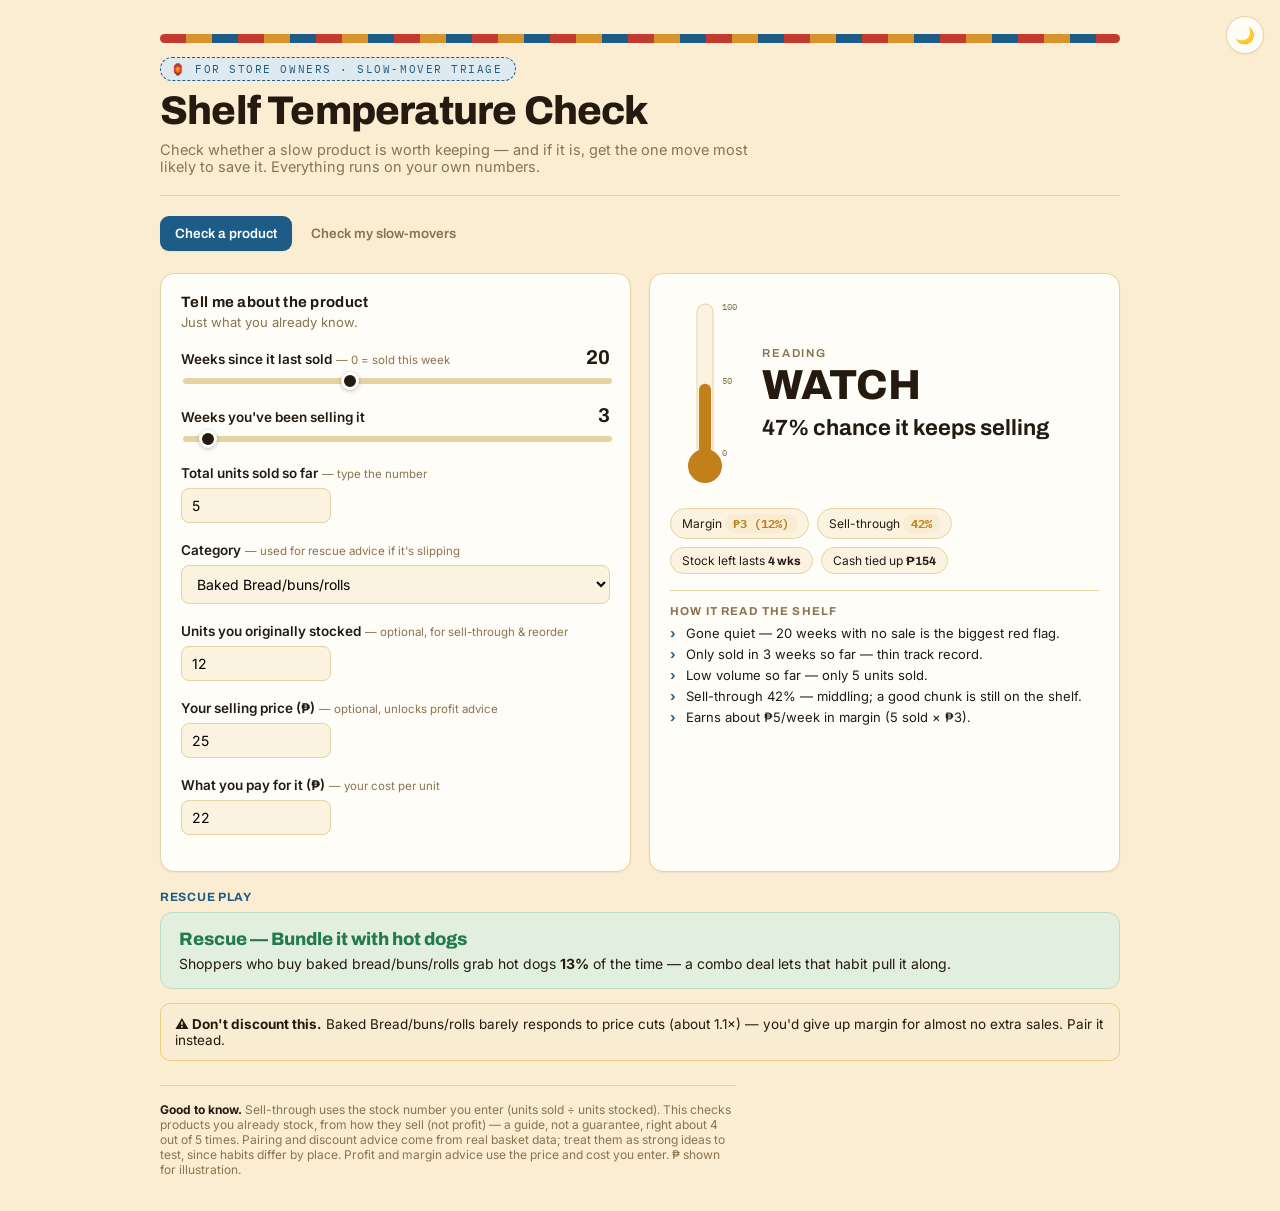
==== index.html @ bad26bd1 "New updated index file with coloring theme" ====
<!doctype html>
<html lang="en"><head>
<meta charset="utf-8"><meta name="viewport" content="width=device-width, initial-scale=1">
<title>Shelf Temperature Check</title>
<link rel="preconnect" href="https://fonts.googleapis.com">
<link rel="preconnect" href="https://fonts.gstatic.com" crossorigin>
<link href="https://fonts.googleapis.com/css2?family=Archivo:wght@500;600;700;800&family=Inter:wght@400;500;600&family=IBM+Plex+Mono:wght@500&display=swap" rel="stylesheet">
<link rel="icon" href="data:image/svg+xml,<svg xmlns=%22http://www.w3.org/2000/svg%22 viewBox=%220 0 100 100%22><text y=%22.9em%22 font-size=%2290%22>🏪</text></svg>">
<style>
:root{--bg:#faedd2;--panel:#fffdf7;--soft:#fbf2df;--ink:#241a10;--line:#e6d3a3;--muted:#8a7350;
  --brand:#1c5c86;--brand-s:#dfe9f0;--brand2:#d9932c;
  --good:#227a4e;--good-s:#e2efdf;--good-b:#bcdcc4;
  --warm:#c1801a;--warm-s:#f8edd2;--warm-b:#eecc7e;
  --bad:#c23b2e;--bad-s:#f6e1dc;--bad-b:#eec1b6;
  --shadow:0 1px 2px rgba(36,26,16,.06);color-scheme:light;}
:root[data-theme="dark"]{--bg:#181209;--panel:#241c11;--soft:#2b2214;--ink:#f4e9d4;--line:#4a3c24;--muted:#c2ab80;
  --brand:#7cbde6;--brand-s:#22384a;--brand2:#eab84e;
  --good:#63c092;--good-s:#1e3327;--good-b:#2f5240;
  --warm:#e3ac52;--warm-s:#3a2d15;--warm-b:#5c4726;
  --bad:#ea8574;--bad-s:#3c231d;--bad-b:#5c352b;
  --shadow:0 1px 3px rgba(0,0,0,.4);color-scheme:dark;}
@media(prefers-color-scheme:dark){:root:not([data-theme="light"]){--bg:#181209;--panel:#241c11;--soft:#2b2214;--ink:#f4e9d4;--line:#4a3c24;--muted:#c2ab80;
  --brand:#7cbde6;--brand-s:#22384a;--brand2:#eab84e;
  --good:#63c092;--good-s:#1e3327;--good-b:#2f5240;
  --warm:#e3ac52;--warm-s:#3a2d15;--warm-b:#5c4726;
  --bad:#ea8574;--bad-s:#3c231d;--bad-b:#5c352b;
  --shadow:0 1px 3px rgba(0,0,0,.4);color-scheme:dark;}}
*{box-sizing:border-box}
html{background:var(--bg)}
body{margin:0;background:var(--bg);color:var(--ink);font-family:"Inter",system-ui,sans-serif;padding:clamp(14px,3.5vw,34px);transition:background .2s,color .2s}
.awning{height:9px;max-width:960px;margin:0 auto;border-radius:5px;background:repeating-linear-gradient(90deg,var(--bad) 0 26px,var(--brand2) 26px 52px,var(--brand) 52px 78px)}
.wrap{max-width:960px;margin:0 auto}
.theme-toggle{position:fixed;top:16px;right:16px;width:38px;height:38px;border-radius:50%;border:1px solid var(--line);background:var(--panel);color:var(--ink);cursor:pointer;font-size:16px;display:flex;align-items:center;justify-content:center;box-shadow:var(--shadow);z-index:10}
.theme-toggle:hover{border-color:var(--brand)}
.theme-toggle:focus-visible{outline:2px solid var(--brand);outline-offset:2px}
h1{font-family:"Archivo";font-weight:800;font-size:clamp(26px,5vw,40px);letter-spacing:-.02em;margin:0;line-height:1}
.eyebrow{display:inline-flex;align-items:center;gap:6px;font-family:"IBM Plex Mono";font-size:11px;letter-spacing:.14em;text-transform:uppercase;color:var(--brand);margin:0 0 10px;background:var(--brand-s);border:1px dashed var(--brand);border-radius:20px;padding:4px 12px 4px 10px}
.lead{color:var(--muted);margin:10px 0 0;font-size:14.5px;max-width:66ch}
header{border-bottom:1px solid var(--line);padding-bottom:20px;margin:14px 0 20px}
.tabs{display:flex;flex-wrap:wrap;gap:4px;margin-bottom:22px}
.tabs button{font-family:"Archivo";font-weight:600;font-size:13.5px;cursor:pointer;background:transparent;border:1px solid transparent;border-radius:9px;padding:9px 14px;color:var(--muted)}
.tabs button:hover{color:var(--ink);background:var(--soft)}
.tabs button.on{background:var(--brand);color:#fff;box-shadow:var(--shadow)}
.tabs button:focus-visible{outline:2px solid var(--brand);outline-offset:2px}
.tab{display:none}.tab.on{display:block;animation:fade .25s ease}
@keyframes fade{from{opacity:0;transform:translateY(4px)}to{opacity:1;transform:none}}
.card{background:var(--panel);border:1px solid var(--line);border-radius:14px;padding:20px;box-shadow:var(--shadow)}
.grid2{display:grid;grid-template-columns:1fr 1fr;gap:18px}
@media(max-width:720px){.grid2{grid-template-columns:1fr}}
h2{font-family:"Archivo";font-weight:700;font-size:15px;letter-spacing:.02em;margin:0 0 4px}
.sub{color:var(--muted);font-size:13px;margin:0 0 16px}
.field{margin:16px 0}
.field .top{display:flex;justify-content:space-between;align-items:baseline}
.field label{font-weight:600;font-size:13.5px}
.field .hint{font-size:11.5px;color:var(--muted)}
.field .val{font-family:"Archivo";font-weight:700;font-size:20px}
input[type=range]{-webkit-appearance:none;appearance:none;width:100%;height:6px;border-radius:4px;background:var(--line);margin-top:10px;cursor:pointer}
input[type=range]::-webkit-slider-thumb{-webkit-appearance:none;width:18px;height:18px;border-radius:50%;background:var(--ink);border:3px solid #fff;box-shadow:0 1px 4px rgba(0,0,0,.25)}
input[type=number],input[type=text]{font-family:"Inter";font-size:14px;padding:8px 10px;border:1px solid var(--line);border-radius:8px;background:var(--soft)}
.temp-wrap{display:flex;gap:22px;align-items:center}
.verdict{font-family:"Archivo";font-weight:800;font-size:clamp(28px,6vw,42px);line-height:1;margin:0}
.verdict small{display:block;font-size:11.5px;font-weight:600;letter-spacing:.16em;text-transform:uppercase;color:var(--muted);margin-bottom:4px}
.pbig{font-family:"Archivo";font-weight:700;font-size:22px;margin:10px 0 0}
.chips{display:flex;gap:8px;flex-wrap:wrap;margin-top:14px}
.chip{font-size:12px;background:var(--soft);border:1px solid var(--line);border-radius:20px;padding:5px 11px}
.chip b{font-family:"Archivo"}
.why{margin-top:16px;border-top:1px solid var(--line);padding-top:14px}
.why h3{font-size:11.5px;letter-spacing:.1em;text-transform:uppercase;color:var(--muted);margin:0 0 8px;font-family:"Archivo"}
.why li{font-size:13px;margin:5px 0;list-style:none;padding-left:16px;position:relative}
.why li::before{content:"\203A";position:absolute;left:0;color:var(--brand);font-weight:700}
.why ul{margin:0;padding:0}
.badge{display:inline-block;font-family:"IBM Plex Mono";font-size:11.5px;padding:2px 8px;border-radius:20px}
.b-good{background:var(--good-s);color:var(--good)}.b-warm{background:var(--warm-s);color:var(--warm)}.b-bad{background:var(--bad-s);color:var(--bad)}
select{font-family:"Inter";font-size:14px;padding:9px 11px;border:1px solid var(--line);border-radius:8px;background:var(--soft)}
/* batch rows */
.srow-head,.srow{display:grid;grid-template-columns:1.4fr 1.2fr .8fr .8fr .8fr 1.1fr 30px;gap:8px;align-items:center;min-width:720px}
.srow-head{font-family:"Archivo";font-size:11px;letter-spacing:.03em;text-transform:uppercase;color:var(--muted);margin-bottom:6px}
.srow{margin:6px 0}
.srow input{width:100%}
.srow .rowcat{width:100%;font-size:12.5px;padding:7px 5px}
.srow .res{font-size:12px;text-align:center}
.xbtn{background:transparent;border:none;color:var(--muted);cursor:pointer;font-size:16px}
.xbtn:hover{color:var(--bad)}
.hscroll{overflow-x:auto}
.addbtn{margin-top:12px;font-family:"Archivo";font-weight:600;font-size:13px;cursor:pointer;background:var(--soft);border:1px solid var(--line);border-radius:8px;padding:8px 14px}
.addbtn:hover{border-color:var(--ink)}
.summary{margin-top:16px;padding:12px 16px;border-radius:10px;background:var(--soft);border:1px solid var(--line);font-size:14px}
/* promo */
.pair{display:flex;align-items:center;gap:12px;padding:12px 0;border-top:1px solid var(--line)}
.pair:first-child{border-top:none}
.pair .pn{font-family:"Archivo";font-weight:700;font-size:15px;min-width:150px}
.pair .track{flex:1;background:var(--soft);border-radius:5px;height:14px;overflow:hidden;border:1px solid var(--line)}
.pair .track i{display:block;height:100%;background:var(--brand)}
.pair .pv{font-family:"IBM Plex Mono";font-size:12px;color:var(--muted);min-width:120px;text-align:right}
.rec{margin-top:16px;background:var(--good-s);border:1px solid var(--good-b);border-radius:12px;padding:14px 16px;font-size:14px}
.rec b{color:var(--good)}
.note{margin-top:14px;font-size:12px;color:var(--muted)}
.rp{border-radius:12px;padding:16px 18px;border:1px solid var(--line)}
.rp-h{font-family:"Archivo";font-weight:800;font-size:18px;margin-bottom:6px}
.rp.discount,.rp.bundle{background:var(--good-s);border-color:var(--good-b)}
.rp.discount .rp-h,.rp.bundle .rp-h{color:var(--good)}
.rp.keep{background:var(--soft)}
.rp.retire{background:var(--bad-s);border-color:var(--bad-b)}.rp.retire .rp-h{color:var(--bad)}
.rp p{margin:0;font-size:14px}
.rp2{background:var(--soft);border:1px solid var(--line);border-radius:10px;padding:10px 14px;margin-top:8px;font-size:13.5px}
.warn{margin-top:14px;background:var(--warm-s);border:1px solid var(--warm-b);border-radius:10px;padding:12px 14px;font-size:13.5px}
footer{margin-top:24px;padding-top:16px;border-top:1px solid var(--line);font-size:12px;color:var(--muted);max-width:72ch}
footer b{color:var(--ink)}
@media(prefers-reduced-motion:reduce){*{animation:none!important}}
</style>
</head>
<body>
<div class="awning" aria-hidden="true"></div>
<button class="theme-toggle" id="themeToggle" type="button" aria-label="Switch between light and dark theme" title="Switch theme">🌙</button>
<div class="wrap">
<header>
  <p class="eyebrow">🏮 For store owners · slow-mover triage</p>
  <h1>Shelf Temperature Check</h1>
  <p class="lead">Check whether a slow product is worth keeping — and if it is, get the one move most likely to save
    it. Everything runs on your own numbers.</p>
</header>

<nav class="tabs" id="tabs">
  <button class="on" data-t="check">Check a product</button>
  <button data-t="batch">Check my slow-movers</button>
</nav>

<!-- CHECK + RESCUE (merged) -->
<section class="tab on" id="check">
  <div class="grid2">
    <div class="card">
      <h2>Tell me about the product</h2>
      <p class="sub">Just what you already know.</p>
      <div class="field"><div class="top"><div><label for="stale">Weeks since it last sold</label>
        <span class="hint">— 0 = sold this week</span></div><span class="val" id="stale-v">20</span></div>
        <input type="range" id="stale" min="0" max="52" value="20"></div>
      <div class="field"><div class="top"><div><label for="weeks">Weeks you've been selling it</label></div>
        <span class="val" id="weeks-v">3</span></div><input type="range" id="weeks" min="1" max="52" value="3"></div>
      <div class="field"><label for="units">Total units sold so far</label>
        <span class="hint">— type the number</span><br>
        <input type="number" id="units" min="0" step="1" value="5" style="width:150px;margin-top:6px"></div>
      <div class="field"><label for="cat">Category</label>
        <span class="hint">— used for rescue advice if it's slipping</span><br>
        <select id="cat" style="width:100%;margin-top:6px"></select></div>
      <div class="field"><label for="stock">Units you originally stocked</label>
        <span class="hint">— optional, for sell-through &amp; reorder</span><br>
        <input type="number" id="stock" min="0" step="1" value="12" style="width:150px;margin-top:6px"></div>
      <div class="field"><label for="price">Your selling price (₱)</label>
        <span class="hint">— optional, unlocks profit advice</span><br>
        <input type="number" id="price" min="0" step="0.01" value="25" style="width:150px;margin-top:6px"></div>
      <div class="field"><label for="cost">What you pay for it (₱)</label>
        <span class="hint">— your cost per unit</span><br>
        <input type="number" id="cost" min="0" step="0.01" value="22" style="width:150px;margin-top:6px"></div>
    </div>
    <div class="card">
      <div class="temp-wrap">
        <svg width="70" height="200" viewBox="0 0 70 200" aria-hidden="true">
          <rect x="27" y="10" width="16" height="150" rx="8" fill="var(--soft)" stroke="var(--line)"/>
          <rect id="merc" x="29" y="80" width="12" height="80" rx="6" fill="var(--good)"/>
          <circle cx="35" cy="172" r="17" id="bulb" fill="var(--good)"/>
          <text x="52" y="16" font-size="9" fill="var(--muted)" font-family="IBM Plex Mono">100</text>
          <text x="52" y="90" font-size="9" fill="var(--muted)" font-family="IBM Plex Mono">50</text>
          <text x="52" y="162" font-size="9" fill="var(--muted)" font-family="IBM Plex Mono">0</text>
        </svg>
        <div><p class="verdict" id="verdict"><small>Reading</small>STABLE</p>
          <p class="pbig" id="pbig">— chance it keeps selling</p></div>
      </div>
      <div class="chips"><span class="chip" id="margin-chip">Margin <b id="margin">–</b></span><span class="chip" id="str-chip">Sell-through <b id="str">–</b></span><span class="chip" id="reorder-chip">Stock left lasts <b id="reorder">–</b></span><span class="chip" id="frozen-chip">Cash tied up <b id="frozen">–</b></span></div>
      <div class="why"><h3>How it read the shelf</h3><ul id="why"></ul></div>
    </div>
  </div>
  <div id="check-rescue" style="margin-top:18px"></div>
</section>

<!-- BATCH -->
<section class="tab" id="batch">
  <div class="card">
    <h2>Check your slow-movers in one go</h2>
    <p class="sub">List the products you're unsure about. Tag each with a category and enter the three numbers —
      it reads whether each is worth keeping. The category is for your reference; the reading runs on the sales numbers.</p>
    <div class="hscroll">
      <div class="srow-head"><span>Product</span><span>Category</span><span>Wks since sold</span><span>Wks selling</span>
        <span>Units sold</span><span>Reading</span><span></span></div>
      <div id="rows"></div>
    </div>
    <button class="addbtn" id="addrow">+ Add product</button>
    <div class="summary" id="batch-summary"></div>
  </div>
</section>

<footer>
  <b>Good to know.</b> Sell-through uses the stock number you enter (units sold ÷ units stocked). This checks products you already stock, from how they sell (not profit) — a guide, not a
  guarantee, right about 4 out of 5 times. Pairing and discount advice come from real basket data; treat them as
  strong ideas to test, since habits differ by place. Profit and margin advice use the price and cost you enter. ₱ shown for illustration.
</footer>
</div>

<script>
const DATA = {"tree": {"leaf": false, "f": "weeks", "thr": 2.5, "l": {"leaf": false, "f": "weeks", "thr": 1.5, "l": {"leaf": false, "f": "weeks_since_last", "thr": 6.5, "l": {"leaf": false, "f": "weeks_since_last", "thr": 1.5, "l": {"leaf": false, "f": "weeks_since_last", "thr": 0.5, "l": {"leaf": true, "prob": 0.56}, "r": {"leaf": true, "prob": 0.504}}, "r": {"leaf": false, "f": "weeks_since_last", "thr": 5.5, "l": {"leaf": true, "prob": 0.372}, "r": {"leaf": true, "prob": 0.336}}}, "r": {"leaf": false, "f": "weeks_since_last", "thr": 33.5, "l": {"leaf": false, "f": "weeks_since_last", "thr": 17.5, "l": {"leaf": true, "prob": 0.297}, "r": {"leaf": true, "prob": 0.254}}, "r": {"leaf": false, "f": "weeks_since_last", "thr": 43.5, "l": {"leaf": true, "prob": 0.204}, "r": {"leaf": true, "prob": 0.141}}}}, "r": {"leaf": false, "f": "weeks_since_last", "thr": 31.5, "l": {"leaf": false, "f": "weeks_since_last", "thr": 9.5, "l": {"leaf": false, "f": "weeks_since_last", "thr": 1.5, "l": {"leaf": true, "prob": 0.757}, "r": {"leaf": true, "prob": 0.615}}, "r": {"leaf": false, "f": "weeks_since_last", "thr": 16.5, "l": {"leaf": true, "prob": 0.546}, "r": {"leaf": true, "prob": 0.468}}}, "r": {"leaf": false, "f": "weeks_since_last", "thr": 34.5, "l": {"leaf": true, "prob": 0.325}, "r": {"leaf": false, "f": "weeks_since_last", "thr": 37.5, "l": {"leaf": true, "prob": 0.217}, "r": {"leaf": true, "prob": 0.174}}}}}, "r": {"leaf": false, "f": "weeks_since_last", "thr": 9.5, "l": {"leaf": false, "f": "weeks_since_last", "thr": 2.5, "l": {"leaf": false, "f": "weeks", "thr": 4.5, "l": {"leaf": false, "f": "weeks_since_last", "thr": 1.5, "l": {"leaf": true, "prob": 0.879}, "r": {"leaf": true, "prob": 0.813}}, "r": {"leaf": false, "f": "units", "thr": 13.5, "l": {"leaf": true, "prob": 0.952}, "r": {"leaf": true, "prob": 0.989}}}, "r": {"leaf": false, "f": "weeks_since_last", "thr": 6.5, "l": {"leaf": false, "f": "weeks", "thr": 4.5, "l": {"leaf": true, "prob": 0.81}, "r": {"leaf": true, "prob": 0.899}}, "r": {"leaf": false, "f": "weeks", "thr": 12.5, "l": {"leaf": true, "prob": 0.795}, "r": {"leaf": true, "prob": 0.673}}}}, "r": {"leaf": false, "f": "weeks_since_last", "thr": 18.5, "l": {"leaf": false, "f": "weeks", "thr": 11.5, "l": {"leaf": false, "f": "weeks_since_last", "thr": 13.5, "l": {"leaf": true, "prob": 0.742}, "r": {"leaf": true, "prob": 0.63}}, "r": {"leaf": true, "prob": 0.368}}, "r": {"leaf": false, "f": "weeks_since_last", "thr": 30.5, "l": {"leaf": false, "f": "weeks", "thr": 6.5, "l": {"leaf": true, "prob": 0.469}, "r": {"leaf": true, "prob": 0.254}}, "r": {"leaf": false, "f": "weeks", "thr": 3.5, "l": {"leaf": true, "prob": 0.278}, "r": {"leaf": true, "prob": 0.132}}}}}}, "affinity": {"Onions": [{"cat": "Herbs", "pct": 10, "lift": 6.8}, {"cat": "Peppers-all", "pct": 21, "lift": 6.2}, {"cat": "Mushrooms", "pct": 11, "lift": 5.3}, {"cat": "Squash", "pct": 4, "lift": 5.1}], "Organics Fruit & Vegetables": [{"cat": "Baking", "pct": 2, "lift": 12.9}, {"cat": "Condiments", "pct": 2, "lift": 12.6}, {"cat": "Prepared/pkgd Foods", "pct": 3, "lift": 11.5}, {"cat": "Cereal/breakfast", "pct": 6, "lift": 8.9}], "Potatoes": [{"cat": "Onions", "pct": 27, "lift": 4.1}, {"cat": "Squash", "pct": 3, "lift": 4.0}, {"cat": "Carrots", "pct": 14, "lift": 3.8}, {"cat": "Broccoli/cauliflower", "pct": 7, "lift": 3.5}], "Tropical Fruit": [{"cat": "Pears", "pct": 3, "lift": 3.9}, {"cat": "Stone Fruit", "pct": 7, "lift": 3.3}, {"cat": "Apples", "pct": 18, "lift": 3.2}, {"cat": "Berries", "pct": 12, "lift": 3.1}], "Vegetables - All Others": [{"cat": "Squash", "pct": 5, "lift": 6.4}, {"cat": "Broccoli/cauliflower", "pct": 11, "lift": 5.6}, {"cat": "Peppers-all", "pct": 18, "lift": 5.3}, {"cat": "Carrots", "pct": 19, "lift": 5.2}], "Baked Bread/buns/rolls": [{"cat": "Hot Dogs", "pct": 13, "lift": 2.7}, {"cat": "Deli Meats", "pct": 18, "lift": 2.4}, {"cat": "Meat - Shelf Stable", "pct": 14, "lift": 2.4}, {"cat": "Dinner Mxs Dry", "pct": 14, "lift": 2.3}], "Cookies/cones": [{"cat": "Dry Mix Desserts", "pct": 8, "lift": 3.4}, {"cat": "Convenient Brkfst/whlsm Snacks", "pct": 20, "lift": 3.2}, {"cat": "Crackers/misc Bkd Fd", "pct": 30, "lift": 3.1}, {"cat": "Fruit - Shelf Stable", "pct": 18, "lift": 3.1}], "Pnt Btr/jelly/jams": [{"cat": "Molasses/syrup/pancake Mixs", "pct": 8, "lift": 4.2}, {"cat": "Non-dairy Beverages", "pct": 1, "lift": 3.9}, {"cat": "Hot Cereal", "pct": 9, "lift": 3.6}, {"cat": "Rice Cakes", "pct": 2, "lift": 3.3}], "Beef": [{"cat": "Dry Sauces/gravy", "pct": 10, "lift": 3.4}, {"cat": "Pork", "pct": 17, "lift": 3.2}, {"cat": "Beans - Canned Glass & Mw", "pct": 13, "lift": 3.1}, {"cat": "Pasta Sauce", "pct": 15, "lift": 3.1}], "Breakfast Sausage/sandwiches": [{"cat": "Bacon", "pct": 24, "lift": 5.1}, {"cat": "Refrgratd Dough Products", "pct": 23, "lift": 4.0}, {"cat": "Molasses/syrup/pancake Mixs", "pct": 7, "lift": 3.9}, {"cat": "Frozen Meat", "pct": 13, "lift": 3.7}], "Convenient Brkfst/whlsm Snacks": [{"cat": "Frzn Breakfast Foods", "pct": 13, "lift": 4.1}, {"cat": "Hot Cereal", "pct": 10, "lift": 4.0}, {"cat": "Cold Cereal", "pct": 42, "lift": 3.8}, {"cat": "Cocoa Mixes", "pct": 6, "lift": 3.7}], "Crackers/misc Bkd Fd": [{"cat": "Beans - Canned Glass & Mw", "pct": 14, "lift": 3.3}, {"cat": "Dinner Mxs Dry", "pct": 19, "lift": 3.2}, {"cat": "Convenient Brkfst/whlsm Snacks", "pct": 19, "lift": 3.2}, {"cat": "Fruit - Shelf Stable", "pct": 18, "lift": 3.1}], "Eggs": [{"cat": "Bacon", "pct": 17, "lift": 3.7}, {"cat": "Breakfast Sausage/sandwiches", "pct": 16, "lift": 3.4}, {"cat": "Flour & Meals", "pct": 4, "lift": 3.1}, {"cat": "Butter", "pct": 7, "lift": 3.1}], "Soup": [{"cat": "Seafood - Shelf Stable", "pct": 11, "lift": 3.4}, {"cat": "Meat - Shelf Stable", "pct": 18, "lift": 3.1}, {"cat": "Vegetables - Shelf Stable", "pct": 26, "lift": 3.1}, {"cat": "Dinner Mxs Dry", "pct": 18, "lift": 3.1}], "Bag Snacks": [{"cat": "Hispanic", "pct": 15, "lift": 2.4}, {"cat": "Popcorn", "pct": 4, "lift": 2.3}, {"cat": "Miscellaneous", "pct": 2, "lift": 2.3}, {"cat": "Meat - Shelf Stable", "pct": 13, "lift": 2.3}], "Baked Sweet Goods": [{"cat": "Convenient Brkfst/whlsm Snacks", "pct": 19, "lift": 3.0}, {"cat": "Frzn Breakfast Foods", "pct": 10, "lift": 3.0}, {"cat": "Frozen Meat", "pct": 10, "lift": 2.9}, {"cat": "Cocoa Mixes", "pct": 5, "lift": 2.9}], "Bath Tissues": [{"cat": "Paper Towels", "pct": 26, "lift": 6.1}, {"cat": "Facial Tiss/dnr Napkin", "pct": 14, "lift": 4.7}, {"cat": "Laundry Detergents", "pct": 14, "lift": 3.9}, {"cat": "Dishwash Detergents", "pct": 10, "lift": 3.8}], "Cat Food": [{"cat": "Cat Litter", "pct": 20, "lift": 15.4}, {"cat": "Pet Care Supplies", "pct": 6, "lift": 6.0}, {"cat": "Dog Foods", "pct": 14, "lift": 4.5}, {"cat": "Air Care", "pct": 5, "lift": 3.2}], "Fluid Milk Products": [{"cat": "Cold Cereal", "pct": 24, "lift": 2.2}, {"cat": "Eggs", "pct": 25, "lift": 2.1}, {"cat": "Cocoa Mixes", "pct": 3, "lift": 2.0}, {"cat": "Dinner Mxs Dry", "pct": 11, "lift": 2.0}], "Meat - Shelf Stable": [{"cat": "Dinner Mxs Dry", "pct": 29, "lift": 5.0}, {"cat": "Hot Dogs", "pct": 20, "lift": 4.3}, {"cat": "Seafood - Shelf Stable", "pct": 13, "lift": 4.2}, {"cat": "Frozen Meat", "pct": 14, "lift": 3.9}], "Prepared Food": [{"cat": "Chicken/poultry", "pct": 12, "lift": 4.8}, {"cat": "Salads/dips", "pct": 9, "lift": 3.7}, {"cat": "Rolls", "pct": 6, "lift": 2.7}, {"cat": "Deli Meats", "pct": 14, "lift": 1.9}], "Soft Drinks": [{"cat": "Warehouse Snacks", "pct": 4, "lift": 1.5}, {"cat": "Bag Snacks", "pct": 27, "lift": 1.5}, {"cat": "Frzn Ice", "pct": 2, "lift": 1.5}, {"cat": "Popcorn", "pct": 2, "lift": 1.5}], "Sugars/sweetners": [{"cat": "Flour & Meals", "pct": 10, "lift": 7.1}, {"cat": "Canned Milk", "pct": 4, "lift": 5.4}, {"cat": "Pwdr/crystl Drnk Mx", "pct": 11, "lift": 5.2}, {"cat": "Shortening/oil", "pct": 15, "lift": 4.5}], "Bacon": [{"cat": "Breakfast Sausage/sandwiches", "pct": 24, "lift": 5.1}, {"cat": "Molasses/syrup/pancake Mixs", "pct": 7, "lift": 3.9}, {"cat": "Dinner Sausage", "pct": 16, "lift": 3.7}, {"cat": "Eggs", "pct": 45, "lift": 3.7}], "Cheeses": [{"cat": "Deli Meats", "pct": 63, "lift": 8.5}, {"cat": "Snacks", "pct": 3, "lift": 6.2}, {"cat": "Deli Specialties (retail Pk)", "pct": 1, "lift": 4.5}, {"cat": "Salads/dips", "pct": 9, "lift": 3.7}], "Chicken": [{"cat": "Pork", "pct": 20, "lift": 3.9}, {"cat": "Dry Bn/veg/potato/rice", "pct": 20, "lift": 3.5}, {"cat": "Squash", "pct": 3, "lift": 3.3}, {"cat": "Broccoli/cauliflower", "pct": 6, "lift": 3.3}], "Cold Cereal": [{"cat": "Convenient Brkfst/whlsm Snacks", "pct": 23, "lift": 3.8}, {"cat": "Hot Cereal", "pct": 9, "lift": 3.7}, {"cat": "Molasses/syrup/pancake Mixs", "pct": 6, "lift": 3.2}, {"cat": "Cocoa Mixes", "pct": 5, "lift": 3.2}], "Deli Meats": [{"cat": "Cheeses", "pct": 42, "lift": 8.5}, {"cat": "Deli Specialties (retail Pk)", "pct": 1, "lift": 3.8}, {"cat": "Salads/dips", "pct": 9, "lift": 3.5}, {"cat": "Snacks", "pct": 1, "lift": 2.9}], "Dinner Mxs Dry": [{"cat": "Meat - Shelf Stable", "pct": 29, "lift": 5.0}, {"cat": "Dry Sauces/gravy", "pct": 14, "lift": 4.9}, {"cat": "Dry Bn/veg/potato/rice", "pct": 28, "lift": 4.9}, {"cat": "Seafood - Shelf Stable", "pct": 13, "lift": 4.3}], "Dry Bn/veg/potato/rice": [{"cat": "Dinner Mxs Dry", "pct": 28, "lift": 4.9}, {"cat": "Dry Sauces/gravy", "pct": 14, "lift": 4.8}, {"cat": "Beans - Canned Glass & Mw", "pct": 17, "lift": 4.2}, {"cat": "Fruit - Shelf Stable", "pct": 23, "lift": 4.0}], "Dry Noodles/pasta": [{"cat": "Pasta Sauce", "pct": 43, "lift": 8.8}, {"cat": "Frozen Bread/dough", "pct": 16, "lift": 5.1}, {"cat": "Dry Sauces/gravy", "pct": 12, "lift": 4.2}, {"cat": "Beans - Canned Glass & Mw", "pct": 16, "lift": 4.0}], "Frozen Pizza": [{"cat": "Frozen Chicken", "pct": 1, "lift": 4.1}, {"cat": "Frozen Meat", "pct": 13, "lift": 3.7}, {"cat": "Frzn Potatoes", "pct": 13, "lift": 3.6}, {"cat": "Frzn Breakfast Foods", "pct": 11, "lift": 3.5}], "Frzn Breakfast Foods": [{"cat": "Molasses/syrup/pancake Mixs", "pct": 12, "lift": 6.5}, {"cat": "Frozen Bread/dough", "pct": 14, "lift": 4.6}, {"cat": "Frozen Meat", "pct": 15, "lift": 4.3}, {"cat": "Convenient Brkfst/whlsm Snacks", "pct": 25, "lift": 4.1}], "Frzn Meat/meat Dinners": [{"cat": "Frzn Breakfast Foods", "pct": 11, "lift": 3.5}, {"cat": "Frozen Bread/dough", "pct": 10, "lift": 3.3}, {"cat": "Frzn Potatoes", "pct": 11, "lift": 3.2}, {"cat": "Frozen Meat", "pct": 11, "lift": 3.2}], "Frzn Novelties/wtr Ice": [{"cat": "Frzn Breakfast Foods", "pct": 11, "lift": 3.5}, {"cat": "Frozen Bread/dough", "pct": 8, "lift": 2.6}, {"cat": "Frozen Meat", "pct": 9, "lift": 2.5}, {"cat": "Frzn Jce Conc/drnks", "pct": 2, "lift": 2.5}], "Hispanic": [{"cat": "Misc. Dairy", "pct": 16, "lift": 5.1}, {"cat": "Olives", "pct": 5, "lift": 4.4}, {"cat": "Dry Bn/veg/potato/rice", "pct": 22, "lift": 3.9}, {"cat": "Herbs", "pct": 5, "lift": 3.8}], "Milk By-products": [{"cat": "Hispanic", "pct": 21, "lift": 3.5}, {"cat": "Olives", "pct": 4, "lift": 3.4}, {"cat": "Misc. Dairy", "pct": 10, "lift": 3.1}, {"cat": "Broccoli/cauliflower", "pct": 6, "lift": 3.0}], "Paper Housewares": [{"cat": "Facial Tiss/dnr Napkin", "pct": 16, "lift": 5.5}, {"cat": "Paper Towels", "pct": 18, "lift": 4.2}, {"cat": "Fd Wraps/bags/trsh Bg", "pct": 21, "lift": 4.2}, {"cat": "Olives", "pct": 3, "lift": 3.0}], "Refrgratd Juices/drnks": [{"cat": "Bacon", "pct": 11, "lift": 2.3}, {"cat": "Refrgratd Dough Products", "pct": 14, "lift": 2.3}, {"cat": "Breakfast Sausage/sandwiches", "pct": 11, "lift": 2.2}, {"cat": "Molasses/syrup/pancake Mixs", "pct": 4, "lift": 2.2}], "Seafood - Frozen": [{"cat": "Seafood - Misc", "pct": 7, "lift": 14.9}, {"cat": "Frozen - Boxed(grocery)", "pct": 3, "lift": 7.6}, {"cat": "Seafood-fresh", "pct": 9, "lift": 5.7}, {"cat": "Frozen Meat", "pct": 12, "lift": 3.3}], "Tomatoes": [{"cat": "Vegetables Salad", "pct": 25, "lift": 6.0}, {"cat": "Squash", "pct": 3, "lift": 4.5}, {"cat": "Peppers-all", "pct": 15, "lift": 4.3}, {"cat": "Vegetables - All Others", "pct": 27, "lift": 4.2}], "Vegetables - Shelf Stable": [{"cat": "Dry Sauces/gravy", "pct": 13, "lift": 4.7}, {"cat": "Beans - Canned Glass & Mw", "pct": 19, "lift": 4.6}, {"cat": "Dry Noodles/pasta", "pct": 21, "lift": 3.4}, {"cat": "Turkey", "pct": 4, "lift": 3.4}], "Bread": [{"cat": "Squash", "pct": 3, "lift": 4.5}, {"cat": "Herbs", "pct": 6, "lift": 4.3}, {"cat": "Mushrooms", "pct": 8, "lift": 4.0}, {"cat": "Organics Fruit & Vegetables", "pct": 9, "lift": 4.0}], "Cakes": [{"cat": "Sweet Goods & Snacks", "pct": 2, "lift": 2.9}, {"cat": "Pies", "pct": 3, "lift": 2.6}, {"cat": "Cookies", "pct": 4, "lift": 2.5}, {"cat": "Frozen Pie/desserts", "pct": 7, "lift": 2.5}], "Canned Juices": [{"cat": "Cocoa Mixes", "pct": 6, "lift": 3.5}, {"cat": "Convenient Brkfst/whlsm Snacks", "pct": 20, "lift": 3.3}, {"cat": "Fruit - Shelf Stable", "pct": 18, "lift": 3.1}, {"cat": "Pwdr/crystl Drnk Mx", "pct": 6, "lift": 3.0}], "Cheese": [{"cat": "Olives", "pct": 3, "lift": 2.8}, {"cat": "Dry Noodles/pasta", "pct": 17, "lift": 2.8}, {"cat": "Hispanic", "pct": 17, "lift": 2.7}, {"cat": "Milk By-products", "pct": 23, "lift": 2.7}], "Condiments/sauces": [{"cat": "Pickle/relish/pkld Veg", "pct": 11, "lift": 4.5}, {"cat": "Sald Drsng/sndwch Sprd", "pct": 24, "lift": 3.6}, {"cat": "Beans - Canned Glass & Mw", "pct": 14, "lift": 3.5}, {"cat": "Dinner Mxs Dry", "pct": 20, "lift": 3.4}], "Grapes": [{"cat": "Pears", "pct": 4, "lift": 4.7}, {"cat": "Berries", "pct": 18, "lift": 4.6}, {"cat": "Melons", "pct": 8, "lift": 4.4}, {"cat": "Stone Fruit", "pct": 9, "lift": 4.2}], "Misc. Dairy": [{"cat": "Hispanic", "pct": 31, "lift": 5.1}, {"cat": "Olives", "pct": 4, "lift": 3.9}, {"cat": "Molasses/syrup/pancake Mixs", "pct": 7, "lift": 3.5}, {"cat": "Cereal/breakfast", "pct": 2, "lift": 3.5}], "Pasta Sauce": [{"cat": "Dry Noodles/pasta", "pct": 54, "lift": 8.8}, {"cat": "Frozen Bread/dough", "pct": 20, "lift": 6.4}, {"cat": "Dinner Mxs Dry", "pct": 25, "lift": 4.2}, {"cat": "Frozen Meat", "pct": 14, "lift": 4.0}], "Vegetables Salad": [{"cat": "Tomatoes", "pct": 36, "lift": 6.0}, {"cat": "Vegetables - All Others", "pct": 27, "lift": 4.2}, {"cat": "Broccoli/cauliflower", "pct": 8, "lift": 4.0}, {"cat": "Peppers-all", "pct": 13, "lift": 3.7}], "Yogurt": [{"cat": "Cereal/breakfast", "pct": 3, "lift": 4.0}, {"cat": "Rice Cakes", "pct": 2, "lift": 3.6}, {"cat": "Pears", "pct": 3, "lift": 3.3}, {"cat": "Broccoli/cauliflower", "pct": 6, "lift": 3.1}], "Baking Mixes": [{"cat": "Dry Mix Desserts", "pct": 12, "lift": 5.1}, {"cat": "Baking Needs", "pct": 23, "lift": 5.1}, {"cat": "Canned Milk", "pct": 4, "lift": 4.6}, {"cat": "Flour & Meals", "pct": 6, "lift": 4.1}], "Beans - Canned Glass & Mw": [{"cat": "Dry Sauces/gravy", "pct": 19, "lift": 6.8}, {"cat": "Vegetables - Shelf Stable", "pct": 39, "lift": 4.6}, {"cat": "Dry Bn/veg/potato/rice", "pct": 24, "lift": 4.2}, {"cat": "Dry Noodles/pasta", "pct": 24, "lift": 4.0}], "Butter": [{"cat": "Canned Milk", "pct": 5, "lift": 6.0}, {"cat": "Flour & Meals", "pct": 8, "lift": 5.8}, {"cat": "Herbs", "pct": 7, "lift": 5.0}, {"cat": "Baking Needs", "pct": 22, "lift": 4.8}], "Chips&snacks": [{"cat": "Condiments", "pct": 7, "lift": 40.0}, {"cat": "Snks/ckys/crkr/cndy", "pct": 8, "lift": 21.3}, {"cat": "Prepared/pkgd Foods", "pct": 5, "lift": 19.8}, {"cat": "Frozen", "pct": 12, "lift": 17.8}], "Dishwash Detergents": [{"cat": "Bleach", "pct": 10, "lift": 6.4}, {"cat": "Laundry Additives", "pct": 12, "lift": 6.3}, {"cat": "Household Cleang Needs", "pct": 20, "lift": 6.1}, {"cat": "Laundry Detergents", "pct": 22, "lift": 6.0}], "Dry Mix Desserts": [{"cat": "Frozen Pie/desserts", "pct": 17, "lift": 6.2}, {"cat": "Baking Mixes", "pct": 25, "lift": 5.1}, {"cat": "Fruit - Shelf Stable", "pct": 27, "lift": 4.6}, {"cat": "Baking Needs", "pct": 20, "lift": 4.4}], "Dry Sauces/gravy": [{"cat": "Beans - Canned Glass & Mw", "pct": 28, "lift": 6.8}, {"cat": "Dinner Mxs Dry", "pct": 28, "lift": 4.9}, {"cat": "Dry Bn/veg/potato/rice", "pct": 28, "lift": 4.8}, {"cat": "Vegetables - Shelf Stable", "pct": 40, "lift": 4.7}], "Frozen Meat": [{"cat": "Frozen Chicken", "pct": 1, "lift": 6.6}, {"cat": "Frzn Potatoes", "pct": 18, "lift": 5.2}, {"cat": "Frozen - Boxed(grocery)", "pct": 2, "lift": 4.8}, {"cat": "Frozen Bread/dough", "pct": 14, "lift": 4.4}], "Frozen Pie/desserts": [{"cat": "Frzn Fruits", "pct": 4, "lift": 8.0}, {"cat": "Dry Mix Desserts", "pct": 15, "lift": 6.2}, {"cat": "Syrups/toppings", "pct": 2, "lift": 5.2}, {"cat": "Canned Milk", "pct": 4, "lift": 5.2}], "Fruit - Shelf Stable": [{"cat": "Dried Fruit", "pct": 7, "lift": 5.0}, {"cat": "Dry Mix Desserts", "pct": 11, "lift": 4.6}, {"cat": "Dinner Mxs Dry", "pct": 24, "lift": 4.2}, {"cat": "Dry Sauces/gravy", "pct": 11, "lift": 4.1}], "Frzn Fruits": [{"cat": "Frozen Pie/desserts", "pct": 22, "lift": 8.0}, {"cat": "Refrigerated", "pct": 11, "lift": 4.9}, {"cat": "Dry Mix Desserts", "pct": 10, "lift": 4.4}, {"cat": "Broccoli/cauliflower", "pct": 8, "lift": 3.9}], "Frzn Potatoes": [{"cat": "Frozen Chicken", "pct": 1, "lift": 5.8}, {"cat": "Frozen Meat", "pct": 18, "lift": 5.2}, {"cat": "Frozen Bread/dough", "pct": 13, "lift": 4.2}, {"cat": "Frozen - Boxed(grocery)", "pct": 1, "lift": 3.9}], "Frzn Vegetable/veg Dsh": [{"cat": "Frozen - Boxed(grocery)", "pct": 1, "lift": 3.8}, {"cat": "Frzn Potatoes", "pct": 13, "lift": 3.6}, {"cat": "Dry Bn/veg/potato/rice", "pct": 19, "lift": 3.4}, {"cat": "Frozen Bread/dough", "pct": 10, "lift": 3.4}], "Hot Dogs": [{"cat": "Dinner Sausage", "pct": 21, "lift": 4.8}, {"cat": "Meat - Shelf Stable", "pct": 25, "lift": 4.3}, {"cat": "Meat - Misc", "pct": 14, "lift": 3.8}, {"cat": "Frozen Meat", "pct": 13, "lift": 3.7}], "Ice Cream/milk/sherbts": [{"cat": "Syrups/toppings", "pct": 3, "lift": 7.1}, {"cat": "Frozen Pie/desserts", "pct": 7, "lift": 2.5}, {"cat": "Cocoa Mixes", "pct": 4, "lift": 2.4}, {"cat": "Frzn Breakfast Foods", "pct": 8, "lift": 2.4}], "Laundry Detergents": [{"cat": "Laundry Additives", "pct": 22, "lift": 11.6}, {"cat": "Bleach", "pct": 15, "lift": 9.6}, {"cat": "Dishwash Detergents", "pct": 16, "lift": 6.0}, {"cat": "Air Care", "pct": 9, "lift": 5.4}], "Lunchmeat": [{"cat": "Hot Dogs", "pct": 14, "lift": 3.1}, {"cat": "Frozen Meat", "pct": 10, "lift": 2.9}, {"cat": "Frozen Chicken", "pct": 1, "lift": 2.9}, {"cat": "Meat - Shelf Stable", "pct": 16, "lift": 2.8}], "Laundry Additives": [{"cat": "Laundry Detergents", "pct": 42, "lift": 11.6}, {"cat": "Bleach", "pct": 16, "lift": 10.2}, {"cat": "Air Care", "pct": 12, "lift": 7.5}, {"cat": "Household Cleang Needs", "pct": 23, "lift": 7.3}], "Baking Needs": [{"cat": "Canned Milk", "pct": 6, "lift": 7.9}, {"cat": "Flour & Meals", "pct": 9, "lift": 6.5}, {"cat": "Baking Mixes", "pct": 25, "lift": 5.1}, {"cat": "Butter", "pct": 10, "lift": 4.8}], "Canned Milk": [{"cat": "Baking Needs", "pct": 36, "lift": 7.9}, {"cat": "Flour & Meals", "pct": 9, "lift": 6.7}, {"cat": "Butter", "pct": 13, "lift": 6.0}, {"cat": "Sugars/sweetners", "pct": 22, "lift": 5.4}], "Chicken/poultry": [{"cat": "Prepared Food", "pct": 10, "lift": 4.8}, {"cat": "Salads/dips", "pct": 9, "lift": 3.6}, {"cat": "Rolls", "pct": 5, "lift": 2.5}, {"cat": "Bread", "pct": 7, "lift": 2.1}], "Hot Cereal": [{"cat": "Dried Fruit", "pct": 6, "lift": 4.2}, {"cat": "Rice Cakes", "pct": 2, "lift": 4.2}, {"cat": "Molasses/syrup/pancake Mixs", "pct": 8, "lift": 4.1}, {"cat": "Convenient Brkfst/whlsm Snacks", "pct": 25, "lift": 4.0}], "Melons": [{"cat": "Stone Fruit", "pct": 15, "lift": 6.7}, {"cat": "Corn", "pct": 8, "lift": 6.6}, {"cat": "Juice", "pct": 2, "lift": 5.7}, {"cat": "Berries", "pct": 21, "lift": 5.3}], "Refrigerated": [{"cat": "Frozen", "pct": 11, "lift": 17.0}, {"cat": "Condiments", "pct": 3, "lift": 15.5}, {"cat": "Prepared/pkgd Foods", "pct": 4, "lift": 15.1}, {"cat": "Snks/ckys/crkr/cndy", "pct": 5, "lift": 12.3}], "Salad Mix": [{"cat": "Processed", "pct": 8, "lift": 4.4}, {"cat": "Mushrooms", "pct": 9, "lift": 4.2}, {"cat": "Value Added Vegetables", "pct": 3, "lift": 4.2}, {"cat": "Sald Drsng/sndwch Sprd", "pct": 27, "lift": 3.9}], "Air Care": [{"cat": "Household Cleang Needs", "pct": 28, "lift": 8.8}, {"cat": "Laundry Additives", "pct": 14, "lift": 7.5}, {"cat": "Bleach", "pct": 10, "lift": 6.3}, {"cat": "Dishwash Detergents", "pct": 15, "lift": 5.6}], "Household Cleang Needs": [{"cat": "Air Care", "pct": 15, "lift": 8.8}, {"cat": "Laundry Additives", "pct": 14, "lift": 7.3}, {"cat": "Bleach", "pct": 10, "lift": 6.8}, {"cat": "Dishwash Detergents", "pct": 17, "lift": 6.1}], "Spices & Extracts": [{"cat": "Flour & Meals", "pct": 7, "lift": 5.5}, {"cat": "Shortening/oil", "pct": 16, "lift": 4.8}, {"cat": "Sugars/sweetners", "pct": 17, "lift": 4.2}, {"cat": "Canned Milk", "pct": 3, "lift": 4.1}], "Beers/ales": [{"cat": "Misc Wine", "pct": 2, "lift": 4.3}, {"cat": "Liquor", "pct": 3, "lift": 3.1}, {"cat": "Domestic Wine", "pct": 6, "lift": 3.0}, {"cat": "Imported Wine", "pct": 2, "lift": 2.6}], "Heat/serve": [{"cat": "Frozen - Boxed(grocery)", "pct": 2, "lift": 4.4}, {"cat": "Frozen Meat", "pct": 14, "lift": 3.8}, {"cat": "Miscellaneous", "pct": 3, "lift": 3.7}, {"cat": "Frozen Bread/dough", "pct": 11, "lift": 3.4}], "Misc Wine": [{"cat": "Beers/ales", "pct": 29, "lift": 4.3}, {"cat": "Domestic Wine", "pct": 8, "lift": 4.2}, {"cat": "Seafood - Frozen", "pct": 7, "lift": 2.2}, {"cat": "Bread", "pct": 7, "lift": 2.0}], "Pork": [{"cat": "Miscellaneous", "pct": 4, "lift": 4.5}, {"cat": "Chicken", "pct": 25, "lift": 3.9}, {"cat": "Meat - Misc", "pct": 13, "lift": 3.6}, {"cat": "Dinner Mxs Dry", "pct": 20, "lift": 3.4}], "Seafood-fresh": [{"cat": "Seafood - Misc", "pct": 9, "lift": 19.1}, {"cat": "Seafood - Frozen", "pct": 17, "lift": 5.7}, {"cat": "Squash", "pct": 4, "lift": 5.1}, {"cat": "Snacks", "pct": 2, "lift": 4.5}], "Frozen Bread/dough": [{"cat": "Pasta Sauce", "pct": 31, "lift": 6.4}, {"cat": "Dry Noodles/pasta", "pct": 31, "lift": 5.1}, {"cat": "Frzn Breakfast Foods", "pct": 14, "lift": 4.6}, {"cat": "Frozen Meat", "pct": 16, "lift": 4.4}], "Margarines": [{"cat": "Molasses/syrup/pancake Mixs", "pct": 6, "lift": 3.4}, {"cat": "Flour & Meals", "pct": 5, "lift": 3.4}, {"cat": "Dinner Mxs Dry", "pct": 19, "lift": 3.3}, {"cat": "Bacon", "pct": 14, "lift": 3.1}], "Water - Carbonated/flvrd Drink": [{"cat": "Rice Cakes", "pct": 1, "lift": 2.2}, {"cat": "Isotonic Drinks", "pct": 5, "lift": 2.0}, {"cat": "Paper Housewares", "pct": 6, "lift": 1.9}, {"cat": "Paper Towels", "pct": 8, "lift": 1.9}], "Cookies": [{"cat": "Sweet Goods & Snacks", "pct": 2, "lift": 3.3}, {"cat": "Cakes", "pct": 5, "lift": 2.5}, {"cat": "Paper Housewares", "pct": 7, "lift": 2.2}, {"cat": "Convenient Brkfst/whlsm Snacks", "pct": 13, "lift": 2.2}], "Mushrooms": [{"cat": "Squash", "pct": 8, "lift": 9.8}, {"cat": "Herbs", "pct": 11, "lift": 8.1}, {"cat": "Peppers-all", "pct": 24, "lift": 7.0}, {"cat": "Organics Fruit & Vegetables", "pct": 15, "lift": 6.6}], "Seafood - Misc": [{"cat": "Seafood-fresh", "pct": 29, "lift": 19.1}, {"cat": "Seafood - Frozen", "pct": 45, "lift": 14.9}, {"cat": "Shortening/oil", "pct": 14, "lift": 4.2}, {"cat": "Meat - Misc", "pct": 11, "lift": 3.2}], "Berries": [{"cat": "Melons", "pct": 10, "lift": 5.3}, {"cat": "Cereal/breakfast", "pct": 3, "lift": 5.1}, {"cat": "Stone Fruit", "pct": 10, "lift": 4.7}, {"cat": "Corn", "pct": 6, "lift": 4.7}], "Carrots": [{"cat": "Broccoli/cauliflower", "pct": 14, "lift": 7.4}, {"cat": "Squash", "pct": 4, "lift": 5.2}, {"cat": "Vegetables - All Others", "pct": 33, "lift": 5.2}, {"cat": "Peppers-all", "pct": 16, "lift": 4.6}], "Coffee": [{"cat": "Cocoa Mixes", "pct": 6, "lift": 3.5}, {"cat": "Teas", "pct": 5, "lift": 3.5}, {"cat": "Hot Cereal", "pct": 7, "lift": 3.0}, {"cat": "Facial Tiss/dnr Napkin", "pct": 9, "lift": 2.9}], "Dried Fruit": [{"cat": "Snks/ckys/crkr/cndy", "pct": 3, "lift": 9.0}, {"cat": "Nuts", "pct": 7, "lift": 8.5}, {"cat": "Cereal/breakfast", "pct": 5, "lift": 7.3}, {"cat": "Frozen", "pct": 4, "lift": 5.5}], "Pickle/relish/pkld Veg": [{"cat": "Olives", "pct": 8, "lift": 7.6}, {"cat": "Sald Drsng/sndwch Sprd", "pct": 32, "lift": 4.7}, {"cat": "Condiments/sauces", "pct": 35, "lift": 4.5}, {"cat": "Seafood - Shelf Stable", "pct": 12, "lift": 4.0}], "Salads/dips": [{"cat": "Snacks", "pct": 3, "lift": 6.2}, {"cat": "Prepared Food", "pct": 8, "lift": 3.7}, {"cat": "Cheeses", "pct": 18, "lift": 3.7}, {"cat": "Chicken/poultry", "pct": 9, "lift": 3.6}], "Sald Drsng/sndwch Sprd": [{"cat": "Pickle/relish/pkld Veg", "pct": 12, "lift": 4.7}, {"cat": "Salad Mix", "pct": 25, "lift": 3.9}, {"cat": "Olives", "pct": 4, "lift": 3.9}, {"cat": "Condiments/sauces", "pct": 28, "lift": 3.6}], "Smoked Meats": [{"cat": "Turkey", "pct": 4, "lift": 3.9}, {"cat": "Potatoes", "pct": 22, "lift": 3.4}, {"cat": "Pork", "pct": 17, "lift": 3.3}, {"cat": "Miscellaneous", "pct": 3, "lift": 3.3}], "Breakfast Sweets": [{"cat": "Sweet Goods & Snacks", "pct": 2, "lift": 2.9}, {"cat": "Rolls", "pct": 5, "lift": 2.6}, {"cat": "Pies", "pct": 3, "lift": 2.5}, {"cat": "Cookies", "pct": 3, "lift": 1.8}], "Molasses/syrup/pancake Mixs": [{"cat": "Frzn Breakfast Foods", "pct": 21, "lift": 6.5}, {"cat": "Flour & Meals", "pct": 6, "lift": 4.6}, {"cat": "Pnt Btr/jelly/jams", "pct": 18, "lift": 4.2}, {"cat": "Hot Cereal", "pct": 10, "lift": 4.1}], "Olives": [{"cat": "Pickle/relish/pkld Veg", "pct": 19, "lift": 7.6}, {"cat": "Mushrooms", "pct": 10, "lift": 5.1}, {"cat": "Herbs", "pct": 7, "lift": 5.0}, {"cat": "Miscellaneous", "pct": 5, "lift": 5.0}], "Refrgratd Dough Products": [{"cat": "Breakfast Sausage/sandwiches", "pct": 19, "lift": 4.0}, {"cat": "Bacon", "pct": 16, "lift": 3.4}, {"cat": "Margarines", "pct": 18, "lift": 3.0}, {"cat": "Dry Sauces/gravy", "pct": 8, "lift": 3.0}], "Shortening/oil": [{"cat": "Flour & Meals", "pct": 10, "lift": 7.4}, {"cat": "Spices & Extracts", "pct": 18, "lift": 4.8}, {"cat": "Sugars/sweetners", "pct": 18, "lift": 4.5}, {"cat": "Seafood - Misc", "pct": 2, "lift": 4.2}], "Isotonic Drinks": [{"cat": "Convenient Brkfst/whlsm Snacks", "pct": 20, "lift": 3.3}, {"cat": "Frzn Breakfast Foods", "pct": 9, "lift": 2.9}, {"cat": "Pwdr/crystl Drnk Mx", "pct": 6, "lift": 2.8}, {"cat": "Canned Juices", "pct": 25, "lift": 2.8}], "Citrus": [{"cat": "Herbs", "pct": 8, "lift": 5.5}, {"cat": "Pears", "pct": 4, "lift": 5.3}, {"cat": "Apples", "pct": 26, "lift": 4.8}, {"cat": "Cereal/breakfast", "pct": 3, "lift": 4.7}], "Peppers-all": [{"cat": "Squash", "pct": 6, "lift": 7.9}, {"cat": "Herbs", "pct": 10, "lift": 7.3}, {"cat": "Mushrooms", "pct": 14, "lift": 7.0}, {"cat": "Onions", "pct": 41, "lift": 6.2}], "Snack Nuts": [{"cat": "Juice", "pct": 2, "lift": 4.8}, {"cat": "Popcorn", "pct": 7, "lift": 4.4}, {"cat": "Dried Fruit", "pct": 5, "lift": 4.0}, {"cat": "Warehouse Snacks", "pct": 9, "lift": 3.6}], "Value Added Fruit": [{"cat": "Value Added Vegetables", "pct": 4, "lift": 5.2}, {"cat": "Juice", "pct": 2, "lift": 5.0}, {"cat": "Stone Fruit", "pct": 9, "lift": 4.2}, {"cat": "Berries", "pct": 16, "lift": 4.1}], "Popcorn": [{"cat": "Snack Nuts", "pct": 8, "lift": 4.4}, {"cat": "Nuts", "pct": 3, "lift": 3.3}, {"cat": "Pwdr/crystl Drnk Mx", "pct": 7, "lift": 3.1}, {"cat": "Convenient Brkfst/whlsm Snacks", "pct": 18, "lift": 3.0}], "Apples": [{"cat": "Pears", "pct": 6, "lift": 6.7}, {"cat": "Citrus", "pct": 21, "lift": 4.8}, {"cat": "Cereal/breakfast", "pct": 3, "lift": 4.8}, {"cat": "Dried Fruit", "pct": 6, "lift": 4.5}], "Rolls": [{"cat": "Cheeses", "pct": 15, "lift": 3.1}, {"cat": "Sweet Goods & Snacks", "pct": 2, "lift": 2.8}, {"cat": "Salads/dips", "pct": 7, "lift": 2.8}, {"cat": "Pies", "pct": 3, "lift": 2.7}], "Turkey": [{"cat": "Canned Milk", "pct": 3, "lift": 4.1}, {"cat": "Dry Sauces/gravy", "pct": 11, "lift": 4.0}, {"cat": "Smoked Meats", "pct": 6, "lift": 3.9}, {"cat": "Vegetables - All Others", "pct": 23, "lift": 3.6}], "Cat Litter": [{"cat": "Cat Food", "pct": 44, "lift": 15.4}, {"cat": "Pet Care Supplies", "pct": 8, "lift": 7.2}, {"cat": "Air Care", "pct": 7, "lift": 4.0}, {"cat": "Dog Foods", "pct": 11, "lift": 3.6}], "Broccoli/cauliflower": [{"cat": "Squash", "pct": 6, "lift": 8.1}, {"cat": "Carrots", "pct": 27, "lift": 7.4}, {"cat": "Mushrooms", "pct": 12, "lift": 6.0}, {"cat": "Herbs", "pct": 8, "lift": 5.7}], "Frzn Ice": [{"cat": "Paper Housewares", "pct": 9, "lift": 2.8}, {"cat": "Beers/ales", "pct": 15, "lift": 2.2}, {"cat": "Water - Carbonated/flvrd Drink", "pct": 12, "lift": 1.7}, {"cat": "Warehouse Snacks", "pct": 4, "lift": 1.6}], "Flour & Meals": [{"cat": "Shortening/oil", "pct": 24, "lift": 7.4}, {"cat": "Sugars/sweetners", "pct": 28, "lift": 7.1}, {"cat": "Canned Milk", "pct": 5, "lift": 6.7}, {"cat": "Baking Needs", "pct": 29, "lift": 6.5}], "Teas": [{"cat": "Cocoa Mixes", "pct": 7, "lift": 4.5}, {"cat": "Sugars/sweetners", "pct": 18, "lift": 4.4}, {"cat": "Pwdr/crystl Drnk Mx", "pct": 9, "lift": 4.0}, {"cat": "Coffee", "pct": 17, "lift": 3.5}], "Paper Towels": [{"cat": "Bath Tissues", "pct": 36, "lift": 6.1}, {"cat": "Facial Tiss/dnr Napkin", "pct": 16, "lift": 5.5}, {"cat": "Household Cleang Needs", "pct": 14, "lift": 4.3}, {"cat": "Paper Housewares", "pct": 14, "lift": 4.2}], "Pies": [{"cat": "Frozen Pie/desserts", "pct": 13, "lift": 4.7}, {"cat": "Smoked Meats", "pct": 4, "lift": 2.8}, {"cat": "Salads/dips", "pct": 7, "lift": 2.7}, {"cat": "Rolls", "pct": 6, "lift": 2.7}], "Seafood - Shelf Stable": [{"cat": "Dinner Mxs Dry", "pct": 25, "lift": 4.3}, {"cat": "Meat - Shelf Stable", "pct": 25, "lift": 4.2}, {"cat": "Pickle/relish/pkld Veg", "pct": 10, "lift": 4.0}, {"cat": "Dry Bn/veg/potato/rice", "pct": 21, "lift": 3.6}], "Frozen - Boxed(grocery)": [{"cat": "Seafood - Frozen", "pct": 23, "lift": 7.6}, {"cat": "Frozen Meat", "pct": 17, "lift": 4.8}, {"cat": "Heat/serve", "pct": 10, "lift": 4.4}, {"cat": "Frzn Potatoes", "pct": 14, "lift": 3.9}], "Meat - Misc": [{"cat": "Frozen Meat", "pct": 14, "lift": 3.9}, {"cat": "Hot Dogs", "pct": 18, "lift": 3.8}, {"cat": "Dinner Sausage", "pct": 16, "lift": 3.8}, {"cat": "Dinner Mxs Dry", "pct": 21, "lift": 3.7}], "Pet Care Supplies": [{"cat": "Dog Foods", "pct": 30, "lift": 9.7}, {"cat": "Cat Litter", "pct": 9, "lift": 7.2}, {"cat": "Cat Food", "pct": 17, "lift": 6.0}, {"cat": "Air Care", "pct": 7, "lift": 4.3}], "Value Added Vegetables": [{"cat": "Processed", "pct": 17, "lift": 8.8}, {"cat": "Squash", "pct": 4, "lift": 5.7}, {"cat": "Mushrooms", "pct": 11, "lift": 5.3}, {"cat": "Value Added Fruit", "pct": 12, "lift": 5.2}], "Processed": [{"cat": "Value Added Vegetables", "pct": 7, "lift": 8.8}, {"cat": "Juice", "pct": 3, "lift": 7.6}, {"cat": "Broccoli/cauliflower", "pct": 10, "lift": 5.1}, {"cat": "Chips&snacks", "pct": 4, "lift": 4.9}], "Pwdr/crystl Drnk Mx": [{"cat": "Sugars/sweetners", "pct": 21, "lift": 5.2}, {"cat": "Cocoa Mixes", "pct": 7, "lift": 4.2}, {"cat": "Teas", "pct": 5, "lift": 4.0}, {"cat": "Dinner Mxs Dry", "pct": 22, "lift": 3.8}], "Herbs": [{"cat": "Squash", "pct": 7, "lift": 9.2}, {"cat": "Mushrooms", "pct": 16, "lift": 8.1}, {"cat": "Organics Fruit & Vegetables", "pct": 17, "lift": 7.4}, {"cat": "Peppers-all", "pct": 25, "lift": 7.3}], "Warehouse Snacks": [{"cat": "Snack Nuts", "pct": 7, "lift": 3.6}, {"cat": "Popcorn", "pct": 5, "lift": 2.8}, {"cat": "Convenient Brkfst/whlsm Snacks", "pct": 14, "lift": 2.3}, {"cat": "Isotonic Drinks", "pct": 5, "lift": 2.2}], "Liquor": [{"cat": "Beers/ales", "pct": 21, "lift": 3.1}, {"cat": "Domestic Wine", "pct": 5, "lift": 2.7}, {"cat": "Cat Food", "pct": 7, "lift": 2.6}, {"cat": "Paper Housewares", "pct": 5, "lift": 1.6}], "Snacks": [{"cat": "Salads/dips", "pct": 16, "lift": 6.2}, {"cat": "Cheeses", "pct": 30, "lift": 6.2}, {"cat": "Seafood-fresh", "pct": 7, "lift": 4.5}, {"cat": "Organics Fruit & Vegetables", "pct": 10, "lift": 4.4}], "Dinner Sausage": [{"cat": "Miscellaneous", "pct": 5, "lift": 5.7}, {"cat": "Hot Dogs", "pct": 23, "lift": 4.8}, {"cat": "Meat - Misc", "pct": 14, "lift": 3.8}, {"cat": "Bacon", "pct": 17, "lift": 3.7}], "Bath": [{"cat": "Makeup And Treatment", "pct": 14, "lift": 8.2}, {"cat": "Household Cleang Needs", "pct": 10, "lift": 3.1}, {"cat": "Facial Tiss/dnr Napkin", "pct": 9, "lift": 2.9}, {"cat": "Laundry Detergents", "pct": 10, "lift": 2.8}], "Fd Wraps/bags/trsh Bg": [{"cat": "Facial Tiss/dnr Napkin", "pct": 13, "lift": 4.2}, {"cat": "Paper Housewares", "pct": 14, "lift": 4.2}, {"cat": "Paper Towels", "pct": 17, "lift": 4.0}, {"cat": "Dishwash Detergents", "pct": 11, "lift": 4.0}], "Miscellaneous": [{"cat": "Dinner Sausage", "pct": 24, "lift": 5.7}, {"cat": "Olives", "pct": 6, "lift": 5.0}, {"cat": "Pork", "pct": 23, "lift": 4.5}, {"cat": "Heat/serve", "pct": 8, "lift": 3.7}], "Stone Fruit": [{"cat": "Melons", "pct": 12, "lift": 6.7}, {"cat": "Pears", "pct": 5, "lift": 6.0}, {"cat": "Corn", "pct": 6, "lift": 4.8}, {"cat": "Berries", "pct": 19, "lift": 4.7}], "Imported Wine": [{"cat": "Domestic Wine", "pct": 20, "lift": 10.0}, {"cat": "Herbs", "pct": 7, "lift": 4.6}, {"cat": "Organics Fruit & Vegetables", "pct": 10, "lift": 4.3}, {"cat": "Mushrooms", "pct": 8, "lift": 4.2}], "Makeup And Treatment": [{"cat": "Bath", "pct": 4, "lift": 8.2}, {"cat": "Household Cleang Needs", "pct": 10, "lift": 3.0}, {"cat": "Laundry Additives", "pct": 6, "lift": 3.0}, {"cat": "Air Care", "pct": 4, "lift": 2.6}], "Cereal/breakfast": [{"cat": "Prepared/pkgd Foods", "pct": 7, "lift": 26.4}, {"cat": "Snks/ckys/crkr/cndy", "pct": 10, "lift": 25.2}, {"cat": "Frozen", "pct": 15, "lift": 22.0}, {"cat": "Chips&snacks", "pct": 11, "lift": 15.2}], "Deli Supplies": [{"cat": "Deli Meats", "pct": 17, "lift": 2.3}, {"cat": "Crackers/misc Bkd Fd", "pct": 16, "lift": 1.6}, {"cat": "Cold Cereal", "pct": 17, "lift": 1.6}, {"cat": "Eggs", "pct": 19, "lift": 1.6}], "Domestic Wine": [{"cat": "Imported Wine", "pct": 8, "lift": 10.0}, {"cat": "Misc Wine", "pct": 2, "lift": 4.2}, {"cat": "Herbs", "pct": 5, "lift": 3.5}, {"cat": "Beers/ales", "pct": 20, "lift": 3.0}], "Fitness&diet": [{"cat": "Snks/ckys/crkr/cndy", "pct": 6, "lift": 16.5}, {"cat": "Cereal/breakfast", "pct": 9, "lift": 14.3}, {"cat": "Frozen", "pct": 8, "lift": 11.5}, {"cat": "Chips&snacks", "pct": 7, "lift": 9.9}], "Squash": [{"cat": "Mushrooms", "pct": 20, "lift": 9.8}, {"cat": "Herbs", "pct": 13, "lift": 9.2}, {"cat": "Broccoli/cauliflower", "pct": 16, "lift": 8.1}, {"cat": "Peppers-all", "pct": 27, "lift": 7.9}], "Corn": [{"cat": "Melons", "pct": 12, "lift": 6.6}, {"cat": "Squash", "pct": 4, "lift": 5.0}, {"cat": "Stone Fruit", "pct": 11, "lift": 4.8}, {"cat": "Berries", "pct": 18, "lift": 4.7}], "Water": [{"cat": "Refrigerated", "pct": 8, "lift": 3.8}, {"cat": "Value Added Fruit", "pct": 6, "lift": 2.7}, {"cat": "Yogurt", "pct": 14, "lift": 2.1}, {"cat": "Grapes", "pct": 8, "lift": 1.8}], "Juice": [{"cat": "Refrigerated", "pct": 21, "lift": 9.6}, {"cat": "Processed", "pct": 15, "lift": 7.6}, {"cat": "Melons", "pct": 10, "lift": 5.7}, {"cat": "Organics Fruit & Vegetables", "pct": 12, "lift": 5.4}], "Bleach": [{"cat": "Laundry Additives", "pct": 20, "lift": 10.2}, {"cat": "Laundry Detergents", "pct": 35, "lift": 9.6}, {"cat": "Household Cleang Needs", "pct": 22, "lift": 6.8}, {"cat": "Dishwash Detergents", "pct": 17, "lift": 6.4}], "Dog Foods": [{"cat": "Pet Care Supplies", "pct": 10, "lift": 9.7}, {"cat": "Cat Food", "pct": 13, "lift": 4.5}, {"cat": "Cat Litter", "pct": 5, "lift": 3.6}, {"cat": "Laundry Additives", "pct": 6, "lift": 3.0}], "Prepared/pkgd Foods": [{"cat": "Frozen", "pct": 19, "lift": 28.4}, {"cat": "Cereal/breakfast", "pct": 17, "lift": 26.4}, {"cat": "Chips&snacks", "pct": 15, "lift": 19.8}, {"cat": "Refrigerated", "pct": 33, "lift": 15.1}], "Cocoa Mixes": [{"cat": "Teas", "pct": 6, "lift": 4.5}, {"cat": "Pwdr/crystl Drnk Mx", "pct": 9, "lift": 4.2}, {"cat": "Molasses/syrup/pancake Mixs", "pct": 8, "lift": 4.1}, {"cat": "Hot Cereal", "pct": 10, "lift": 4.0}], "Facial Tiss/dnr Napkin": [{"cat": "Paper Housewares", "pct": 18, "lift": 5.5}, {"cat": "Paper Towels", "pct": 23, "lift": 5.5}, {"cat": "Bath Tissues", "pct": 28, "lift": 4.7}, {"cat": "Household Cleang Needs", "pct": 14, "lift": 4.5}], "Sweet Goods & Snacks": [{"cat": "Cookies", "pct": 5, "lift": 3.3}, {"cat": "Breakfast Sweets", "pct": 10, "lift": 2.9}, {"cat": "Cakes", "pct": 5, "lift": 2.9}, {"cat": "Rolls", "pct": 6, "lift": 2.8}], "Party Trays": [{"cat": "Crackers/misc Bkd Fd", "pct": 21, "lift": 2.1}, {"cat": "Bag Snacks", "pct": 33, "lift": 1.8}, {"cat": "Cheese", "pct": 28, "lift": 1.4}, {"cat": "Baked Bread/buns/rolls", "pct": 32, "lift": 1.2}], "Snks/ckys/crkr/cndy": [{"cat": "Cereal/breakfast", "pct": 16, "lift": 25.2}, {"cat": "Frozen", "pct": 14, "lift": 21.4}, {"cat": "Chips&snacks", "pct": 16, "lift": 21.3}, {"cat": "Fitness&diet", "pct": 12, "lift": 16.5}], "Frozen": [{"cat": "Condiments", "pct": 6, "lift": 35.7}, {"cat": "Prepared/pkgd Foods", "pct": 8, "lift": 28.4}, {"cat": "Cereal/breakfast", "pct": 14, "lift": 22.0}, {"cat": "Snks/ckys/crkr/cndy", "pct": 8, "lift": 21.4}], "Syrups/toppings": [{"cat": "Ice Cream/milk/sherbts", "pct": 62, "lift": 7.1}, {"cat": "Frozen Pie/desserts", "pct": 15, "lift": 5.2}, {"cat": "Baking Needs", "pct": 16, "lift": 3.4}, {"cat": "Baking Mixes", "pct": 16, "lift": 3.2}], "Condiments": [{"cat": "Chips&snacks", "pct": 29, "lift": 40.0}, {"cat": "Frozen", "pct": 24, "lift": 35.7}, {"cat": "Refrigerated", "pct": 34, "lift": 15.5}, {"cat": "Organics Fruit & Vegetables", "pct": 28, "lift": 12.6}], "Non-dairy Beverages": [{"cat": "Refrigerated", "pct": 24, "lift": 10.8}, {"cat": "Organics Fruit & Vegetables", "pct": 17, "lift": 7.4}, {"cat": "Pnt Btr/jelly/jams", "pct": 17, "lift": 3.9}, {"cat": "Citrus", "pct": 16, "lift": 3.7}], "Nuts": [{"cat": "Dried Fruit", "pct": 11, "lift": 8.5}, {"cat": "Organics Fruit & Vegetables", "pct": 13, "lift": 5.7}, {"cat": "Broccoli/cauliflower", "pct": 9, "lift": 4.7}, {"cat": "Herbs", "pct": 6, "lift": 4.6}], "Coupon/misc Items": [{"cat": "Facial Tiss/dnr Napkin", "pct": 6, "lift": 2.1}, {"cat": "Frozen Meat", "pct": 7, "lift": 2.0}, {"cat": "Frzn Breakfast Foods", "pct": 6, "lift": 2.0}, {"cat": "Meat - Misc", "pct": 7, "lift": 2.0}], "Beverage": [{"cat": "Beef", "pct": 24, "lift": 1.5}, {"cat": "Cheese", "pct": 25, "lift": 1.2}, {"cat": "Baked Bread/buns/rolls", "pct": 28, "lift": 1.1}, {"cat": "Fluid Milk Products", "pct": 31, "lift": 1.0}], "Rice Cakes": [{"cat": "Hot Cereal", "pct": 10, "lift": 4.2}, {"cat": "Convenient Brkfst/whlsm Snacks", "pct": 22, "lift": 3.6}, {"cat": "Yogurt", "pct": 24, "lift": 3.6}, {"cat": "Pnt Btr/jelly/jams", "pct": 14, "lift": 3.3}], "Pears": [{"cat": "Apples", "pct": 36, "lift": 6.7}, {"cat": "Squash", "pct": 5, "lift": 6.3}, {"cat": "Stone Fruit", "pct": 13, "lift": 6.0}, {"cat": "Organics Fruit & Vegetables", "pct": 13, "lift": 5.6}], "Frzn Jce Conc/drnks": [{"cat": "Cereal/breakfast", "pct": 4, "lift": 6.8}, {"cat": "Dried Fruit", "pct": 6, "lift": 4.4}, {"cat": "Olives", "pct": 5, "lift": 4.1}, {"cat": "Frzn Breakfast Foods", "pct": 12, "lift": 3.9}], "Sandwiches": [{"cat": "Bag Snacks", "pct": 33, "lift": 1.8}, {"cat": "Deli Meats", "pct": 12, "lift": 1.6}, {"cat": "Soft Drinks", "pct": 37, "lift": 1.2}, {"cat": "Frzn Meat/meat Dinners", "pct": 12, "lift": 1.2}], "Packaged Natural Snacks": [{"cat": "Apples", "pct": 22, "lift": 4.1}, {"cat": "Crackers/misc Bkd Fd", "pct": 23, "lift": 2.3}, {"cat": "Cold Cereal", "pct": 25, "lift": 2.3}, {"cat": "Tropical Fruit", "pct": 29, "lift": 2.3}], "Frozen Chicken": [{"cat": "Frozen Meat", "pct": 23, "lift": 6.6}, {"cat": "Frzn Potatoes", "pct": 20, "lift": 5.8}, {"cat": "Frozen Pizza", "pct": 41, "lift": 4.1}, {"cat": "Dinner Mxs Dry", "pct": 23, "lift": 4.1}], "Deli Specialties (retail Pk)": [{"cat": "Cheeses", "pct": 22, "lift": 4.5}, {"cat": "Deli Meats", "pct": 28, "lift": 3.8}, {"cat": "Crackers/misc Bkd Fd", "pct": 29, "lift": 2.9}, {"cat": "Cold Cereal", "pct": 28, "lift": 2.5}], "Sushi": [{"cat": "Tomatoes", "pct": 14, "lift": 2.4}, {"cat": "Vegetables - All Others", "pct": 14, "lift": 2.2}, {"cat": "Salad Mix", "pct": 14, "lift": 2.1}, {"cat": "Tropical Fruit", "pct": 23, "lift": 1.8}], "Baking": [{"cat": "Organics Fruit & Vegetables", "pct": 29, "lift": 12.9}, {"cat": "Refrigerated", "pct": 24, "lift": 11.0}, {"cat": "Vegetables - All Others", "pct": 24, "lift": 3.8}, {"cat": "Tropical Fruit", "pct": 25, "lift": 1.9}], "New Age": [{"cat": "Soft Drinks", "pct": 34, "lift": 1.1}, {"cat": "Bag Snacks", "pct": 20, "lift": 1.1}, {"cat": "Cheese", "pct": 21, "lift": 1.1}, {"cat": "Baked Bread/buns/rolls", "pct": 24, "lift": 0.9}]}, "lift": {"Air Care": 1.09, "Apples": 1.35, "Bacon": 2.02, "Bag Snacks": 1.13, "Baked Bread/buns/rolls": 1.12, "Baked Sweet Goods": 1.21, "Baking Mixes": 1.16, "Baking Needs": 1.39, "Bath": 1.0, "Bath Tissues": 1.42, "Beans - Canned Glass & Mw": 1.26, "Beef": 1.38, "Berries": 1.81, "Bleach": 1.18, "Bread": 1.16, "Breakfast Sausage/sandwiches": 1.73, "Breakfast Sweets": 1.33, "Cakes": 1.0, "Canned Juices": 1.22, "Cat Food": 1.02, "Cat Litter": 1.1, "Cereal/breakfast": 1.02, "Cheese": 1.16, "Cheeses": 1.0, "Chicken": 1.33, "Chicken/poultry": 1.0, "Chips&snacks": 1.08, "Citrus": 2.5, "Cocoa Mixes": 1.25, "Coffee": 1.06, "Cold Cereal": 1.48, "Condiments": 1.0, "Condiments/sauces": 1.09, "Convenient Brkfst/whlsm Snacks": 1.39, "Cookies": 1.12, "Cookies/cones": 1.17, "Crackers/misc Bkd Fd": 1.24, "Deli Meats": 1.21, "Dinner Mxs Dry": 1.38, "Dinner Sausage": 1.33, "Dishwash Detergents": 1.05, "Dog Foods": 1.02, "Dried Fruit": 1.18, "Dry Bn/veg/potato/rice": 1.15, "Dry Mix Desserts": 1.21, "Dry Noodles/pasta": 1.15, "Dry Sauces/gravy": 1.2, "Dry Tea/coffee/coco Mix": 1.0, "Eggs": 1.06, "Facial Tiss/dnr Napkin": 1.18, "Fd Wraps/bags/trsh Bg": 1.24, "Fitness&diet": 1.22, "Fluid Milk Products": 1.18, "Frozen": 1.0, "Frozen - Boxed(grocery)": 1.15, "Frozen Bread/dough": 1.26, "Frozen Meat": 1.24, "Frozen Pie/desserts": 1.39, "Frozen Pizza": 1.33, "Fruit - Shelf Stable": 1.36, "Frzn Breakfast Foods": 1.18, "Frzn Jce Conc/drnks": 0.97, "Frzn Meat/meat Dinners": 1.27, "Frzn Novelties/wtr Ice": 1.24, "Frzn Potatoes": 1.27, "Frzn Vegetable/veg Dsh": 1.29, "Grapes": 1.0, "Heat/serve": 1.28, "Hispanic": 1.09, "Hot Cereal": 1.04, "Hot Dogs": 1.64, "Household Cleang Needs": 1.06, "Ice Cream/milk/sherbts": 1.27, "Isotonic Drinks": 1.24, "Juice": 1.12, "Laundry Additives": 1.1, "Laundry Detergents": 1.21, "Lunchmeat": 1.66, "Makeup And Treatment": 1.0, "Margarines": 1.26, "Meat - Misc": 1.22, "Meat - Shelf Stable": 1.32, "Milk By-products": 1.09, "Misc. Dairy": 1.08, "Molasses/syrup/pancake Mixs": 1.21, "Non-dairy Beverages": 1.29, "Olives": 1.17, "Organics Fruit & Vegetables": 1.14, "Paper Housewares": 1.18, "Paper Towels": 1.3, "Pasta Sauce": 1.03, "Pet Care Supplies": 1.0, "Pickle/relish/pkld Veg": 1.17, "Pies": 1.28, "Pnt Btr/jelly/jams": 1.05, "Popcorn": 1.36, "Pork": 1.67, "Potatoes": 1.19, "Prepared/pkgd Foods": 1.0, "Processed": 1.04, "Pwdr/crystl Drnk Mx": 1.19, "Refrgratd Dough Products": 1.52, "Refrgratd Juices/drnks": 1.3, "Refrigerated": 1.07, "Rice Cakes": 1.36, "Rolls": 1.11, "Salad Mix": 1.59, "Salads/dips": 1.0, "Sald Drsng/sndwch Sprd": 1.15, "Seafood - Frozen": 1.45, "Seafood - Misc": 1.0, "Seafood - Shelf Stable": 1.2, "Seafood-fresh": 1.34, "Shortening/oil": 1.19, "Smoked Meats": 1.63, "Snack Nuts": 1.1, "Snacks": 1.0, "Snks/ckys/crkr/cndy": 1.0, "Soft Drinks": 1.33, "Soup": 1.33, "Spices & Extracts": 1.0, "Sugars/sweetners": 1.2, "Syrups/toppings": 1.04, "Teas": 1.0, "Turkey": 1.93, "Value Added Vegetables": 1.37, "Vegetables - All Others": 1.0, "Vegetables - Shelf Stable": 1.33, "Warehouse Snacks": 1.41, "Water": 1.8, "Water - Carbonated/flvrd Drink": 1.49, "Yogurt": 1.2}};
const TREE=DATA.tree, AFF=DATA.affinity, LIFT=DATA.lift;
const peso=n=>"₱"+Math.round(n).toLocaleString();
function predict(x){let n=TREE;while(!n.leaf){n=(x[n.f]<=n.thr)?n.l:n.r;}return n.prob;}
function band(p){ if(p>=.75)return{label:"THRIVING",cls:"good",col:"var(--good)"};
  if(p>=.55)return{label:"STABLE",cls:"good",col:"var(--good)"};
  if(p>=.40)return{label:"WATCH",cls:"warm",col:"var(--warm)"};
  return{label:"CRITICAL",cls:"bad",col:"var(--bad)"};}
function badgeFor(p){const b=band(p);return `<span class="badge b-${b.cls}">${b.label} ${Math.round(p*100)}%</span>`;}
function _(id){return document.getElementById(id);}
function cap(s){return s?s.charAt(0).toUpperCase()+s.slice(1):s;}
function low(s){return s?s.toLowerCase():s;}
const CATS=Object.keys(AFF).sort();
const CAT_OPTS='<option value="">— pick —</option>'+CATS.map(c=>`<option>${c}</option>`).join('');

_('tabs').addEventListener('click',e=>{const b=e.target.closest('button');if(!b)return;
  document.querySelectorAll('.tabs button').forEach(x=>x.classList.toggle('on',x===b));
  document.querySelectorAll('.tab').forEach(t=>t.classList.toggle('on',t.id===b.dataset.t));});

_('cat').innerHTML=CAT_OPTS;
_('cat').value = AFF['Baked Bread/buns/rolls']?'Baked Bread/buns/rolls':(CATS.filter(c=>LIFT[c]!==undefined).sort((a,b)=>LIFT[b]-LIFT[a])[0]||'');

function rescueBlock(c,fin){
  const lift=(c&&LIFT[c]!==undefined)?LIFT[c]:null;
  const partners=(c&&AFF[c])?AFF[c]:null;
  const top=partners?partners[0]:null;
  const discClass=lift===null?'unknown':lift>=1.4?'strong':lift>=1.2?'some':'weak';
  const responsive=(discClass==='strong'||discClass==='some');
  let dp=null;
  if(fin&&fin.price>0&&fin.price>fin.cost&&lift){
    const newPrice=fin.price*0.85, newMargin=newPrice-fin.cost;
    const oldWk=fin.rate*(fin.price-fin.cost), newWk=fin.rate*lift*newMargin;
    dp={belowCost:newMargin<=0, delta:newWk-oldWk};
  }
  const discountOK = dp ? (!dp.belowCost && dp.delta>0) : null;
  let plays=[];
  if(responsive&&discountOK!==false){
    const note = discountOK===true ? ` At your margin, a ~15% cut still <b>adds about ${peso(dp.delta)}/week</b> in profit — worth doing.` : '';
    plays.push({k:'discount',t:(discClass==='strong'?'Cut the price':'Try a light discount'),
      d:`${cap(c)} sells about <b>${lift.toFixed(1)}×</b> more units when discounted${discClass==='some'?' (modestly)':''} — a price cut is a real lever.${note}`});
  }
  if(top&&top.pct>=8)plays.push({k:'bundle',t:`Bundle it with ${low(top.cat)}`,
    d:`Shoppers who buy ${low(c)} grab ${low(top.cat)} <b>${top.pct}%</b> of the time — a combo deal lets that habit pull it along.`});
  if(plays.length===0)plays.push({k:'retire',t:'Retire it',
    d:`${cap(c)||'This product'}${(responsive&&discountOK===false)?' responds to discounts, but not profitably at your margin,':' barely responds to discounts'} and has no strong pairing partner${fin?`. It earns only about ${peso(fin.margin*fin.rate)}/week in margin${fin.frozen>0?`, with about <b>${peso(fin.frozen)}</b> of cash frozen in unsold stock`:''}`:''}. The honest move is to stop reordering — that cash could be buying a winner.`});
  const primary=plays[0];
  let h=`<div style="font-family:'Archivo';font-weight:700;font-size:12px;letter-spacing:.06em;text-transform:uppercase;color:var(--brand);margin-bottom:8px">Rescue play</div>`;
  h+=`<div class="rp ${primary.k}"><div class="rp-h">${primary.k==='retire'?'Retire':'Rescue'} — ${primary.t}</div><p>${primary.d}</p></div>`;
  if(plays.length>1)h+=`<p class="sub" style="margin-top:12px">Also worth a shot:</p>`+plays.slice(1).map(pl=>`<div class="rp2"><b>${pl.t}.</b> ${pl.d}</div>`).join('');
  if(responsive&&discountOK===false){
    h+=`<div class="warn"><b>⚠ Don't discount this.</b> ${cap(c)} does respond to price cuts, but at your margin a 15% cut would ${dp.belowCost?'sell you <b>below cost</b>':`lose about <b>${peso(-dp.delta)}/week</b>`} — the extra volume doesn't cover the margin you'd give up.`+((top&&top.pct>=8)?` Pair it instead.`:'')+`</div>`;
  } else if(discClass==='weak'){
    h+=`<div class="warn"><b>⚠ Don't discount this.</b> ${cap(c)} barely responds to price cuts (about ${lift.toFixed(1)}×) — you'd give up margin for almost no extra sales.`+((top&&top.pct>=8)?` Pair it instead.`:'')+`</div>`;
  }
  if(discClass==='unknown')h+=`<p class="note">Pick a category above to get discount vs bundle advice.</p>`;
  return h;
}

const IN={stale:_('stale'),weeks:_('weeks'),units:_('units'),stock:_('stock'),cat:_('cat'),price:_('price'),cost:_('cost')};
function renderCheck(){
  const stale=+IN.stale.value,weeks=+IN.weeks.value;
  const units=Math.max(0,parseInt(IN.units.value)||0),stock=Math.max(0,parseInt(IN.stock.value)||0);
  _('stale-v').textContent=stale;_('weeks-v').textContent=weeks;
  const p=predict({weeks_since_last:stale,weeks,units}),b=band(p),pct=Math.round(p*100);
  const hh=150*p;_('merc').setAttribute('y',(10+150-hh).toFixed(1));_('merc').setAttribute('height',hh.toFixed(1));
  _('merc').setAttribute('fill',b.col);_('bulb').setAttribute('fill',b.col);
  _('verdict').innerHTML='<small>Reading</small>'+b.label;
  _('pbig').textContent=pct+'% chance it keeps selling';
  const received=stock, rate=weeks>0?units/weeks:0;
  let str=null;
  if(received>0){str=Math.round(units/received*100);
    const scls=str>=70?'b-good':str>=40?'b-warm':'b-bad';
    _('str').innerHTML=`<span class="badge ${scls}">${str}%</span>`;_('str-chip').style.display='';}
  else _('str-chip').style.display='none';
  const price=parseFloat(IN.price.value)||0, cost=parseFloat(IN.cost.value)||0;
  let margin=null;
  if(price>0&&price>cost){margin=price-cost;const mpct=margin/price;
    const mcls=mpct>=0.20?'b-good':mpct>=0.10?'b-warm':'b-bad';
    _('margin').innerHTML=`<span class="badge ${mcls}">${peso(margin)} (${Math.round(mpct*100)}%)</span>`;_('margin-chip').style.display='';}
  else _('margin-chip').style.display='none';
  const rem0=Math.max(0,received-units);
  if(received>0&&cost>0){_('frozen').innerHTML=peso(rem0*cost);_('frozen-chip').style.display='';}
  else _('frozen-chip').style.display='none';
  const fin=(margin!==null)?{price,cost,margin,rate,units,frozen:(cost>0?rem0*cost:0)}:null;
  const remaining=Math.max(0,received-units);
  if(received>0&&remaining===0){_('reorder').textContent='sold out';_('reorder-chip').style.display='';}
  else if(remaining>0&&rate>0){const wk=remaining/rate;_('reorder').textContent=wk<1?'under a week':Math.round(wk)+' wks';_('reorder-chip').style.display='';}
  else _('reorder-chip').style.display='none';
  const w=[];
  w.push(stale<=6?`Still selling recently (${stale} wks ago) — the strongest good sign.`:stale<=15?`A little quiet lately (${stale} wks since a sale).`:`Gone quiet — ${stale} weeks with no sale is the biggest red flag.`);
  w.push(weeks>=8?`Sold steadily across ${weeks} weeks — it has a rhythm.`:`Only sold in ${weeks} week${weeks>1?'s':''} so far — thin track record.`);
  w.push(units>=25?`Healthy volume — ${units} units sold.`:`Low volume so far — only ${units} units sold.`);
  if(str!==null)w.push(str>=70?`Sell-through ${str}% — strong; most of what you stocked has sold.`:str>=40?`Sell-through ${str}% — middling; a good chunk is still on the shelf.`:`Sell-through ${str}% — low; most of what you stocked hasn't sold.`);
  if(margin!==null)w.push(`Earns about ${peso(margin*rate)}/week in margin (${units} sold × ${peso(margin)}).`);
  _('why').innerHTML=w.map(t=>`<li>${t}</li>`).join('');
  if(p>=0.55)_('check-rescue').innerHTML=`<div class="rp keep"><div class="rp-h">No rescue needed</div><p>This one reads healthy — keep stocking it. (If a product's slipping, its rescue play shows up here.)</p></div>`;
  else _('check-rescue').innerHTML=rescueBlock(IN.cat.value,fin);
}
Object.values(IN).forEach(el=>el.addEventListener('input',renderCheck));

// ---- BATCH ----
const seed=[["Canned mushrooms","Mushrooms",22,3,6],["Chili sauce","Condiments",6,14,40],["","",0,1,1]];
function makeRow(name="",cat="",stale=8,weeks=8,units=15){
  const div=document.createElement('div');div.className='srow';
  div.innerHTML=`<input type="text" placeholder="product name" value="${name}">
    <select class="rowcat">${CAT_OPTS}</select>
    <input type="number" min="0" value="${stale}"><input type="number" min="1" value="${weeks}">
    <input type="number" min="0" value="${units}"><span class="res"></span>
    <button class="xbtn" title="remove">×</button>`;
  if(cat)div.querySelector('.rowcat').value=cat;
  const nums=div.querySelectorAll('input[type=number]');
  const score=()=>{const st=+nums[0].value||0,wk=+nums[1].value||1,un=+nums[2].value||0;
    div.querySelector('.res').innerHTML=badgeFor(predict({weeks_since_last:st,weeks:wk,units:un}));updateSummary();};
  div.querySelectorAll('input').forEach(i=>i.addEventListener('input',score));
  div.querySelector('.xbtn').addEventListener('click',()=>{div.remove();updateSummary();});
  _('rows').appendChild(div);score();
}
function updateSummary(){
  const rows=[..._('rows').children];let cut=0,keep=0;
  rows.forEach(r=>{const ins=r.querySelectorAll('input[type=number]');
    const p=predict({weeks_since_last:+ins[0].value||0,weeks:+ins[1].value||1,units:+ins[2].value||0});
    if(p<0.5)cut++;else keep++;});
  _('batch-summary').innerHTML=`Out of <b>${rows.length}</b> products: <b>${cut}</b> read as likely to drop, <b>${keep}</b> worth keeping. For a keeper you still want to push, run it through <b>Check a product</b> to get its rescue play.`;
}
_('addrow').addEventListener('click',()=>makeRow("","",4,8,15));
seed.forEach(s=>makeRow(...s));

renderCheck();
</script>
<script>
(function(){
  var root=document.documentElement, btn=document.getElementById('themeToggle');
  var saved=localStorage.getItem('theme');
  var prefersDark=window.matchMedia('(prefers-color-scheme: dark)').matches;
  function apply(mode){
    if(mode){root.setAttribute('data-theme',mode);}else{root.removeAttribute('data-theme');}
    var isDark = mode ? mode==='dark' : prefersDark;
    btn.textContent = isDark ? '☀️' : '🌙';
  }
  apply(saved);
  btn.addEventListener('click',function(){
    var isDark=(root.getAttribute('data-theme')||(prefersDark?'dark':'light'))==='dark';
    var next=isDark?'light':'dark';
    localStorage.setItem('theme',next);
    apply(next);
  });
})();
</script>
</body></html>
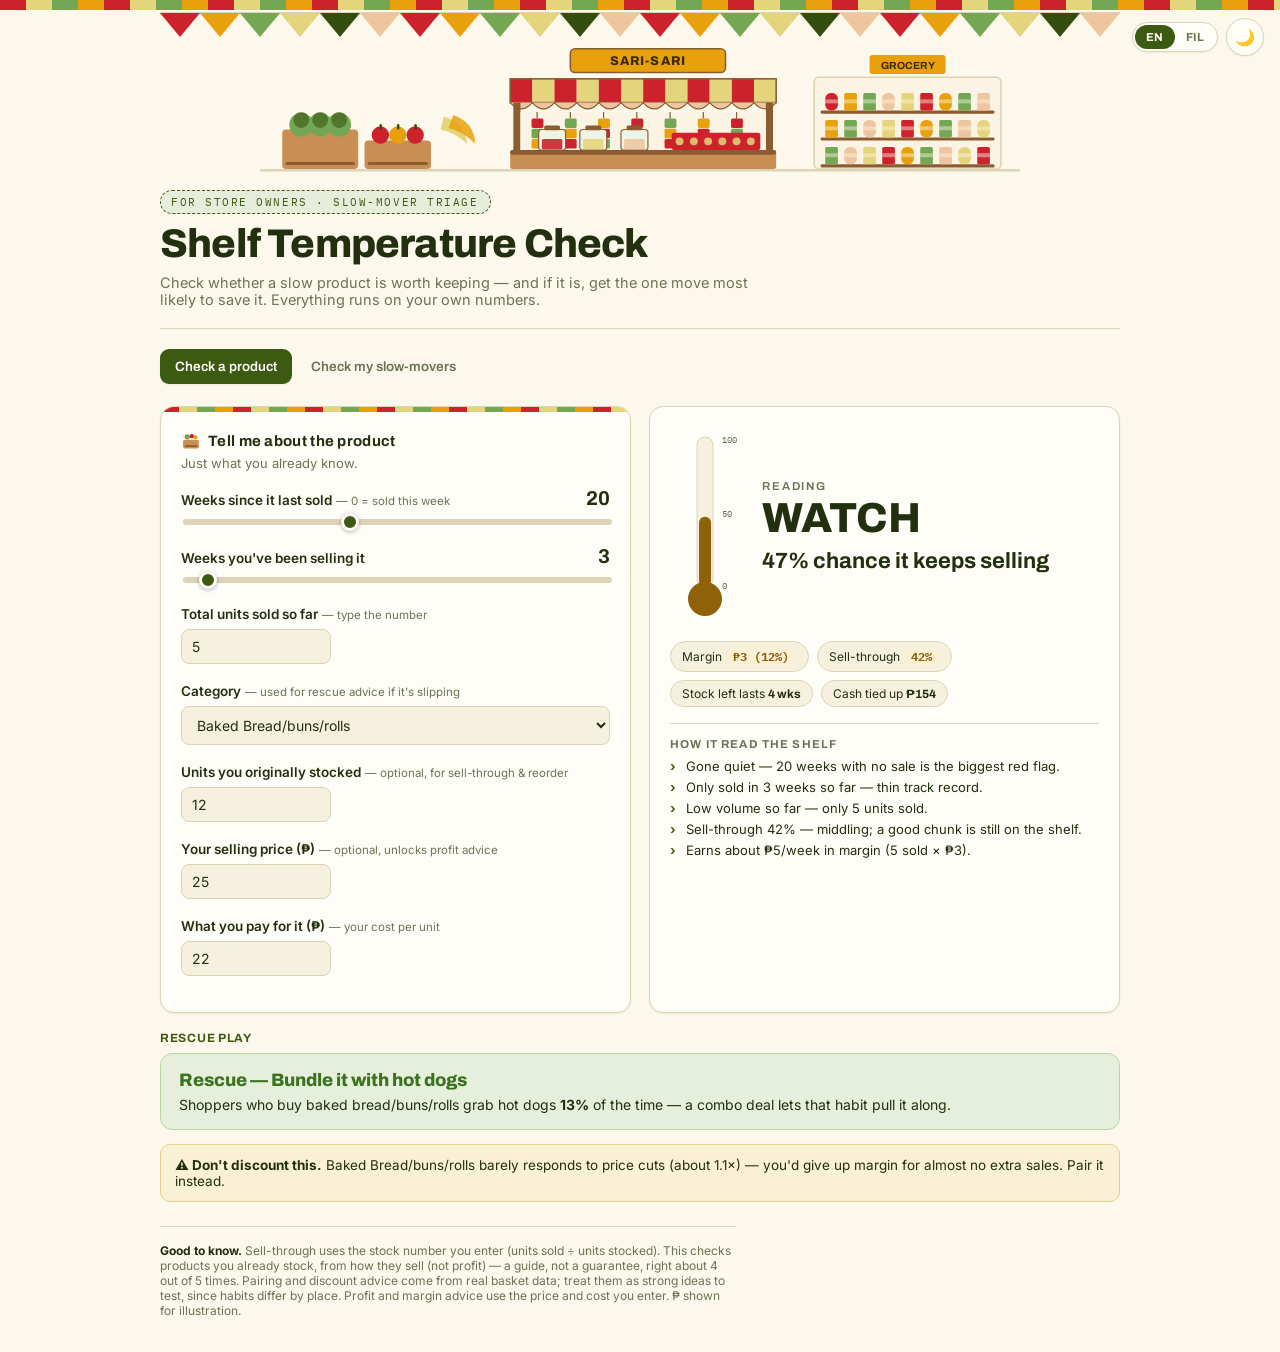
==== commit c15c7fd6: "This version 2 of index file" ====
--- a/index.html
+++ b/index.html
@@ -5,61 +5,130 @@
 <link rel="preconnect" href="https://fonts.googleapis.com">
 <link rel="preconnect" href="https://fonts.gstatic.com" crossorigin>
 <link href="https://fonts.googleapis.com/css2?family=Archivo:wght@500;600;700;800&family=Inter:wght@400;500;600&family=IBM+Plex+Mono:wght@500&display=swap" rel="stylesheet">
-<link rel="icon" href="data:image/svg+xml,<svg xmlns=%22http://www.w3.org/2000/svg%22 viewBox=%220 0 100 100%22><text y=%22.9em%22 font-size=%2290%22>🏪</text></svg>">
+<link rel="icon" href="data:image/svg+xml,<svg xmlns=%22http://www.w3.org/2000/svg%22 viewBox=%220 0 100 100%22><text y=%22.9em%22 font-size=%2290%22>&#127978;</text></svg>">
 <style>
-:root{--bg:#faedd2;--panel:#fffdf7;--soft:#fbf2df;--ink:#241a10;--line:#e6d3a3;--muted:#8a7350;
-  --brand:#1c5c86;--brand-s:#dfe9f0;--brand2:#d9932c;
-  --good:#227a4e;--good-s:#e2efdf;--good-b:#bcdcc4;
-  --warm:#c1801a;--warm-s:#f8edd2;--warm-b:#eecc7e;
-  --bad:#c23b2e;--bad-s:#f6e1dc;--bad-b:#eec1b6;
-  --shadow:0 1px 2px rgba(36,26,16,.06);color-scheme:light;}
-:root[data-theme="dark"]{--bg:#181209;--panel:#241c11;--soft:#2b2214;--ink:#f4e9d4;--line:#4a3c24;--muted:#c2ab80;
-  --brand:#7cbde6;--brand-s:#22384a;--brand2:#eab84e;
-  --good:#63c092;--good-s:#1e3327;--good-b:#2f5240;
-  --warm:#e3ac52;--warm-s:#3a2d15;--warm-b:#5c4726;
-  --bad:#ea8574;--bad-s:#3c231d;--bad-b:#5c352b;
-  --shadow:0 1px 3px rgba(0,0,0,.4);color-scheme:dark;}
-@media(prefers-color-scheme:dark){:root:not([data-theme="light"]){--bg:#181209;--panel:#241c11;--soft:#2b2214;--ink:#f4e9d4;--line:#4a3c24;--muted:#c2ab80;
-  --brand:#7cbde6;--brand-s:#22384a;--brand2:#eab84e;
-  --good:#63c092;--good-s:#1e3327;--good-b:#2f5240;
-  --warm:#e3ac52;--warm-s:#3a2d15;--warm-b:#5c4726;
-  --bad:#ea8574;--bad-s:#3c231d;--bad-b:#5c352b;
-  --shadow:0 1px 3px rgba(0,0,0,.4);color-scheme:dark;}}
+/* ============================================================
+   Palette drawn from the produce-stack photo + Filipino grocery:
+   CD222B red - EEC59E peach - E8A10C amber
+   354D0C deep green - 73A753 sage - E4D57C pale yellow
+   Deep green carries structure/text; red + amber stay as accents
+   so status colours (good/warn/bad) never fight the brand colours.
+   ============================================================ */
+:root{
+  --c-red:#cd222b; --c-peach:#eec59e; --c-amber:#e8a10c;
+  --c-green:#354d0c; --c-sage:#73a753; --c-yellow:#e4d57c;
+  --crate:#c98f52; --crate-d:#8a5c30; --stall:#fbf4e4; --jar:#eef4e6;
+
+  --bg:#fdf8ec; --panel:#fffdf8; --soft:#f6f0df; --ink:#22300f;
+  --line:#ddd3b6; --muted:#6b7355;
+  --brand:#3d5a12; --brand-s:#e7eddb; --brand2:#b9770a;
+  --good:#3a721f; --good-s:#e6efdc; --good-b:#bcd6a6;
+  --warm:#8f6108; --warm-s:#faf0d5; --warm-b:#e8cf88;
+  --bad:#b62a24;  --bad-s:#f9e3e0;  --bad-b:#eab6ae;
+  --shadow:0 1px 2px rgba(34,48,15,.07);
+  color-scheme:light;
+}
+/* Dark mode: deep-green night palette. Accents are lightened so every
+   pairing clears WCAG AA against the dark panels. */
+:root[data-theme="dark"]{
+  --c-red:#e4695c; --c-peach:#c9a583; --c-amber:#e0a83f;
+  --c-green:#4e6f1c; --c-sage:#7fae5c; --c-yellow:#d6c877;
+  --crate:#9c6f3f; --crate-d:#6d4826; --stall:#232a17; --jar:#2c3520;
+
+  --bg:#141a0c; --panel:#1e2513; --soft:#252d18; --ink:#eef1e0;
+  --line:#414a2c; --muted:#b3bd96;
+  --brand:#a9d178; --brand-s:#2b3a17; --brand2:#e0a83f;
+  --good:#8ecb6a; --good-s:#24331a; --good-b:#3d5a26;
+  --warm:#e2b558; --warm-s:#352c14; --warm-b:#5a4922;
+  --bad:#f0897b;  --bad-s:#3a211d;  --bad-b:#5e332c;
+  --shadow:0 1px 3px rgba(0,0,0,.45);
+  color-scheme:dark;
+}
+@media(prefers-color-scheme:dark){:root:not([data-theme="light"]){
+  --c-red:#e4695c; --c-peach:#c9a583; --c-amber:#e0a83f;
+  --c-green:#4e6f1c; --c-sage:#7fae5c; --c-yellow:#d6c877;
+  --crate:#9c6f3f; --crate-d:#6d4826; --stall:#232a17; --jar:#2c3520;
+
+  --bg:#141a0c; --panel:#1e2513; --soft:#252d18; --ink:#eef1e0;
+  --line:#414a2c; --muted:#b3bd96;
+  --brand:#a9d178; --brand-s:#2b3a17; --brand2:#e0a83f;
+  --good:#8ecb6a; --good-s:#24331a; --good-b:#3d5a26;
+  --warm:#e2b558; --warm-s:#352c14; --warm-b:#5a4922;
+  --bad:#f0897b;  --bad-s:#3a211d;  --bad-b:#5e332c;
+  --shadow:0 1px 3px rgba(0,0,0,.45);
+  color-scheme:dark;
+}}
 *{box-sizing:border-box}
 html{background:var(--bg)}
-body{margin:0;background:var(--bg);color:var(--ink);font-family:"Inter",system-ui,sans-serif;padding:clamp(14px,3.5vw,34px);transition:background .2s,color .2s}
-.awning{height:9px;max-width:960px;margin:0 auto;border-radius:5px;background:repeating-linear-gradient(90deg,var(--bad) 0 26px,var(--brand2) 26px 52px,var(--brand) 52px 78px)}
+body{margin:0;background:var(--bg);color:var(--ink);font-family:"Inter",system-ui,sans-serif;
+  padding:0 clamp(14px,3.5vw,34px) clamp(14px,3.5vw,34px);transition:background .2s,color .2s}
+.awning{height:10px;background:repeating-linear-gradient(90deg,
+  var(--c-red) 0 26px,var(--c-yellow) 26px 52px,var(--c-sage) 52px 78px,var(--c-amber) 78px 104px);
+  margin:0 calc(-1 * clamp(14px,3.5vw,34px))}
+.banderitas{display:block;width:100%;height:30px;margin-bottom:4px}
 .wrap{max-width:960px;margin:0 auto}
-.theme-toggle{position:fixed;top:16px;right:16px;width:38px;height:38px;border-radius:50%;border:1px solid var(--line);background:var(--panel);color:var(--ink);cursor:pointer;font-size:16px;display:flex;align-items:center;justify-content:center;box-shadow:var(--shadow);z-index:10}
-.theme-toggle:hover{border-color:var(--brand)}
-.theme-toggle:focus-visible{outline:2px solid var(--brand);outline-offset:2px}
+
+/* --- floating controls: language + theme --- */
+.controls{position:fixed;top:18px;right:16px;display:flex;gap:8px;align-items:center;z-index:20}
+.langswitch{display:flex;background:var(--panel);border:1px solid var(--line);border-radius:20px;
+  padding:2px;box-shadow:var(--shadow)}
+.langswitch button{font-family:"Archivo";font-weight:700;font-size:11.5px;letter-spacing:.04em;
+  cursor:pointer;background:transparent;border:none;border-radius:16px;padding:6px 11px;color:var(--muted)}
+.langswitch button.on{background:var(--brand);color:var(--panel)}
+.langswitch button:focus-visible,.theme-toggle:focus-visible{outline:2px solid var(--brand);outline-offset:2px}
+.theme-toggle{width:38px;height:38px;border-radius:50%;border:1px solid var(--line);background:var(--panel);
+  color:var(--ink);cursor:pointer;font-size:16px;display:flex;align-items:center;justify-content:center;
+  box-shadow:var(--shadow)}
+.theme-toggle:hover,.langswitch button:hover{border-color:var(--brand)}
+
+/* --- header --- */
+.hero-art{display:block;width:100%;max-width:760px;height:auto;margin:2px auto 10px}
 h1{font-family:"Archivo";font-weight:800;font-size:clamp(26px,5vw,40px);letter-spacing:-.02em;margin:0;line-height:1}
-.eyebrow{display:inline-flex;align-items:center;gap:6px;font-family:"IBM Plex Mono";font-size:11px;letter-spacing:.14em;text-transform:uppercase;color:var(--brand);margin:0 0 10px;background:var(--brand-s);border:1px dashed var(--brand);border-radius:20px;padding:4px 12px 4px 10px}
+.eyebrow{display:inline-flex;align-items:center;gap:6px;font-family:"IBM Plex Mono";font-size:11px;
+  letter-spacing:.14em;text-transform:uppercase;color:var(--brand);margin:0 0 10px;background:var(--brand-s);
+  border:1px dashed var(--brand);border-radius:20px;padding:4px 12px 4px 10px}
 .lead{color:var(--muted);margin:10px 0 0;font-size:14.5px;max-width:66ch}
-header{border-bottom:1px solid var(--line);padding-bottom:20px;margin:14px 0 20px}
+header{border-bottom:1px solid var(--line);padding-bottom:20px;margin:0 0 20px}
+.ico{width:20px;height:20px;vertical-align:-4px;margin-right:7px;flex:none}
+
+/* --- tabs --- */
 .tabs{display:flex;flex-wrap:wrap;gap:4px;margin-bottom:22px}
-.tabs button{font-family:"Archivo";font-weight:600;font-size:13.5px;cursor:pointer;background:transparent;border:1px solid transparent;border-radius:9px;padding:9px 14px;color:var(--muted)}
+.tabs button{font-family:"Archivo";font-weight:600;font-size:13.5px;cursor:pointer;background:transparent;
+  border:1px solid transparent;border-radius:9px;padding:9px 14px;color:var(--muted)}
 .tabs button:hover{color:var(--ink);background:var(--soft)}
-.tabs button.on{background:var(--brand);color:#fff;box-shadow:var(--shadow)}
+.tabs button.on{background:var(--brand);color:var(--panel);box-shadow:var(--shadow)}
 .tabs button:focus-visible{outline:2px solid var(--brand);outline-offset:2px}
 .tab{display:none}.tab.on{display:block;animation:fade .25s ease}
 @keyframes fade{from{opacity:0;transform:translateY(4px)}to{opacity:1;transform:none}}
+
 .card{background:var(--panel);border:1px solid var(--line);border-radius:14px;padding:20px;box-shadow:var(--shadow)}
+/* sari-sari awning stripe across the top edge of a card (top edge only) */
+.card.striped{position:relative;overflow:hidden;padding-top:24px}
+.card.striped::before{content:"";position:absolute;top:0;left:0;right:0;height:5px;
+  background:repeating-linear-gradient(90deg,var(--c-red) 0 18px,var(--c-yellow) 18px 36px,
+    var(--c-sage) 36px 54px,var(--c-amber) 54px 72px)}
 .grid2{display:grid;grid-template-columns:1fr 1fr;gap:18px}
 @media(max-width:720px){.grid2{grid-template-columns:1fr}}
-h2{font-family:"Archivo";font-weight:700;font-size:15px;letter-spacing:.02em;margin:0 0 4px}
+h2{font-family:"Archivo";font-weight:700;font-size:15px;letter-spacing:.02em;margin:0 0 4px;display:flex;align-items:center}
 .sub{color:var(--muted);font-size:13px;margin:0 0 16px}
 .field{margin:16px 0}
 .field .top{display:flex;justify-content:space-between;align-items:baseline}
 .field label{font-weight:600;font-size:13.5px}
 .field .hint{font-size:11.5px;color:var(--muted)}
 .field .val{font-family:"Archivo";font-weight:700;font-size:20px}
-input[type=range]{-webkit-appearance:none;appearance:none;width:100%;height:6px;border-radius:4px;background:var(--line);margin-top:10px;cursor:pointer}
-input[type=range]::-webkit-slider-thumb{-webkit-appearance:none;width:18px;height:18px;border-radius:50%;background:var(--ink);border:3px solid #fff;box-shadow:0 1px 4px rgba(0,0,0,.25)}
-input[type=number],input[type=text]{font-family:"Inter";font-size:14px;padding:8px 10px;border:1px solid var(--line);border-radius:8px;background:var(--soft)}
+input[type=range]{-webkit-appearance:none;appearance:none;width:100%;height:6px;border-radius:4px;
+  background:var(--line);margin-top:10px;cursor:pointer}
+input[type=range]::-webkit-slider-thumb{-webkit-appearance:none;width:18px;height:18px;border-radius:50%;
+  background:var(--brand);border:3px solid var(--panel);box-shadow:0 1px 4px rgba(0,0,0,.3)}
+input[type=range]::-moz-range-thumb{width:18px;height:18px;border-radius:50%;background:var(--brand);
+  border:3px solid var(--panel)}
+input[type=number],input[type=text]{font-family:"Inter";font-size:14px;padding:8px 10px;border:1px solid var(--line);
+  border-radius:8px;background:var(--soft);color:var(--ink)}
+input:focus-visible,select:focus-visible{outline:2px solid var(--brand);outline-offset:1px}
 .temp-wrap{display:flex;gap:22px;align-items:center}
 .verdict{font-family:"Archivo";font-weight:800;font-size:clamp(28px,6vw,42px);line-height:1;margin:0}
-.verdict small{display:block;font-size:11.5px;font-weight:600;letter-spacing:.16em;text-transform:uppercase;color:var(--muted);margin-bottom:4px}
+.verdict small{display:block;font-size:11.5px;font-weight:600;letter-spacing:.16em;text-transform:uppercase;
+  color:var(--muted);margin-bottom:4px}
 .pbig{font-family:"Archivo";font-weight:700;font-size:22px;margin:10px 0 0}
 .chips{display:flex;gap:8px;flex-wrap:wrap;margin-top:14px}
 .chip{font-size:12px;background:var(--soft);border:1px solid var(--line);border-radius:20px;padding:5px 11px}
@@ -70,20 +139,28 @@
 .why li::before{content:"\203A";position:absolute;left:0;color:var(--brand);font-weight:700}
 .why ul{margin:0;padding:0}
 .badge{display:inline-block;font-family:"IBM Plex Mono";font-size:11.5px;padding:2px 8px;border-radius:20px}
-.b-good{background:var(--good-s);color:var(--good)}.b-warm{background:var(--warm-s);color:var(--warm)}.b-bad{background:var(--bad-s);color:var(--bad)}
-select{font-family:"Inter";font-size:14px;padding:9px 11px;border:1px solid var(--line);border-radius:8px;background:var(--soft)}
+.b-good{background:var(--good-s);color:var(--good)}
+.b-warm{background:var(--warm-s);color:var(--warm)}
+.b-bad{background:var(--bad-s);color:var(--bad)}
+select{font-family:"Inter";font-size:14px;padding:9px 11px;border:1px solid var(--line);border-radius:8px;
+  background:var(--soft);color:var(--ink)}
 /* batch rows */
-.srow-head,.srow{display:grid;grid-template-columns:1.4fr 1.2fr .8fr .8fr .8fr 1.1fr 30px;gap:8px;align-items:center;min-width:720px}
-.srow-head{font-family:"Archivo";font-size:11px;letter-spacing:.03em;text-transform:uppercase;color:var(--muted);margin-bottom:6px}
+.srow-head,.srow{display:grid;grid-template-columns:1.4fr 1.2fr .8fr .8fr .8fr 1.1fr 30px;gap:8px;
+  align-items:center;min-width:720px}
+.srow-head{font-family:"Archivo";font-size:11px;letter-spacing:.03em;text-transform:uppercase;color:var(--muted);
+  margin-bottom:6px}
 .srow{margin:6px 0}
 .srow input{width:100%}
 .srow .rowcat{width:100%;font-size:12.5px;padding:7px 5px}
 .srow .res{font-size:12px;text-align:center}
-.xbtn{background:transparent;border:none;color:var(--muted);cursor:pointer;font-size:16px}
+.xbtn{background:transparent;border:none;color:var(--muted);cursor:pointer;font-size:16px;border-radius:6px}
 .xbtn:hover{color:var(--bad)}
+.xbtn:focus-visible{outline:2px solid var(--brand)}
 .hscroll{overflow-x:auto}
-.addbtn{margin-top:12px;font-family:"Archivo";font-weight:600;font-size:13px;cursor:pointer;background:var(--soft);border:1px solid var(--line);border-radius:8px;padding:8px 14px}
-.addbtn:hover{border-color:var(--ink)}
+.addbtn{margin-top:12px;font-family:"Archivo";font-weight:600;font-size:13px;cursor:pointer;background:var(--soft);
+  border:1px solid var(--line);border-radius:8px;padding:8px 14px;color:var(--ink)}
+.addbtn:hover{border-color:var(--brand)}
+.addbtn:focus-visible{outline:2px solid var(--brand);outline-offset:2px}
 .summary{margin-top:16px;padding:12px 16px;border-radius:10px;background:var(--soft);border:1px solid var(--line);font-size:14px}
 /* promo */
 .pair{display:flex;align-items:center;gap:12px;padding:12px 0;border-top:1px solid var(--line)}
@@ -104,52 +181,212 @@
 .rp p{margin:0;font-size:14px}
 .rp2{background:var(--soft);border:1px solid var(--line);border-radius:10px;padding:10px 14px;margin-top:8px;font-size:13.5px}
 .warn{margin-top:14px;background:var(--warm-s);border:1px solid var(--warm-b);border-radius:10px;padding:12px 14px;font-size:13.5px}
+.rescue-label{font-family:"Archivo";font-weight:700;font-size:12px;letter-spacing:.06em;text-transform:uppercase;
+  color:var(--brand);margin-bottom:8px}
 footer{margin-top:24px;padding-top:16px;border-top:1px solid var(--line);font-size:12px;color:var(--muted);max-width:72ch}
 footer b{color:var(--ink)}
-@media(prefers-reduced-motion:reduce){*{animation:none!important}}
+@media(max-width:560px){
+  .controls{top:14px;right:10px}
+  .temp-wrap{gap:14px}
+}
+@media(prefers-reduced-motion:reduce){*{animation:none!important;transition:none!important}}
 </style>
 </head>
 <body>
 <div class="awning" aria-hidden="true"></div>
-<button class="theme-toggle" id="themeToggle" type="button" aria-label="Switch between light and dark theme" title="Switch theme">🌙</button>
+
+<div class="controls">
+  <div class="langswitch" role="group" aria-label="Language / Wika">
+    <button id="langEn" class="on" type="button" lang="en">EN</button>
+    <button id="langFil" type="button" lang="fil">FIL</button>
+  </div>
+  <button class="theme-toggle" id="themeToggle" type="button"
+    aria-label="Switch between light and dark theme" title="Switch theme">&#127769;</button>
+</div>
+
 <div class="wrap">
+<svg class="banderitas" viewBox="0 0 960 30" preserveAspectRatio="none" aria-hidden="true"><line x1="0" y1="3" x2="960" y2="3" stroke="var(--line)" stroke-width="2"/><polygon points="0,3 40,3 20,27" fill="var(--c-red)"/><polygon points="40,3 80,3 60,27" fill="var(--c-amber)"/><polygon points="80,3 120,3 100,27" fill="var(--c-sage)"/><polygon points="120,3 160,3 140,27" fill="var(--c-yellow)"/><polygon points="160,3 200,3 180,27" fill="var(--c-green)"/><polygon points="200,3 240,3 220,27" fill="var(--c-peach)"/><polygon points="240,3 280,3 260,27" fill="var(--c-red)"/><polygon points="280,3 320,3 300,27" fill="var(--c-amber)"/><polygon points="320,3 360,3 340,27" fill="var(--c-sage)"/><polygon points="360,3 400,3 380,27" fill="var(--c-yellow)"/><polygon points="400,3 440,3 420,27" fill="var(--c-green)"/><polygon points="440,3 480,3 460,27" fill="var(--c-peach)"/><polygon points="480,3 520,3 500,27" fill="var(--c-red)"/><polygon points="520,3 560,3 540,27" fill="var(--c-amber)"/><polygon points="560,3 600,3 580,27" fill="var(--c-sage)"/><polygon points="600,3 640,3 620,27" fill="var(--c-yellow)"/><polygon points="640,3 680,3 660,27" fill="var(--c-green)"/><polygon points="680,3 720,3 700,27" fill="var(--c-peach)"/><polygon points="720,3 760,3 740,27" fill="var(--c-red)"/><polygon points="760,3 800,3 780,27" fill="var(--c-amber)"/><polygon points="800,3 840,3 820,27" fill="var(--c-sage)"/><polygon points="840,3 880,3 860,27" fill="var(--c-yellow)"/><polygon points="880,3 920,3 900,27" fill="var(--c-green)"/><polygon points="920,3 960,3 940,27" fill="var(--c-peach)"/></svg>
 <header>
-  <p class="eyebrow">🏮 For store owners · slow-mover triage</p>
-  <h1>Shelf Temperature Check</h1>
-  <p class="lead">Check whether a slow product is worth keeping — and if it is, get the one move most likely to save
-    it. Everything runs on your own numbers.</p>
+<svg class="hero-art" viewBox="0 0 960 172" preserveAspectRatio="xMidYMid meet" aria-hidden="true">
+<rect x="0" y="158" width="960" height="3" rx="1.5" fill="var(--line)"/>
+<rect x="28" y="108" width="96" height="50" rx="5" fill="var(--crate)"/><rect x="32" y="149" width="88" height="4" rx="2" fill="var(--crate-d)"/>
+<rect x="132" y="122" width="84" height="36" rx="5" fill="var(--crate)"/><rect x="136" y="149" width="76" height="4" rx="2" fill="var(--crate-d)"/>
+<circle cx="52" cy="102" r="15" fill="var(--c-sage)"/>
+<circle cx="52" cy="96" r="10" fill="var(--c-green)" opacity=".55"/>
+<circle cx="76" cy="102" r="15" fill="var(--c-sage)"/>
+<circle cx="76" cy="96" r="10" fill="var(--c-green)" opacity=".55"/>
+<circle cx="100" cy="102" r="15" fill="var(--c-sage)"/>
+<circle cx="100" cy="96" r="10" fill="var(--c-green)" opacity=".55"/>
+<circle cx="152" cy="115" r="11" fill="var(--c-red)"/>
+<rect x="151" y="101" width="3" height="7" rx="1.5" fill="var(--c-green)"/>
+<circle cx="174" cy="115" r="11" fill="var(--c-amber)"/>
+<rect x="173" y="101" width="3" height="7" rx="1.5" fill="var(--c-green)"/>
+<circle cx="196" cy="115" r="11" fill="var(--c-red)"/>
+<rect x="195" y="101" width="3" height="7" rx="1.5" fill="var(--c-green)"/>
+<path d="M232 92 q26 6 30 34 q-16 -14 -34 -18 z" fill="var(--c-yellow)"/>
+<path d="M244 90 q26 8 28 36 q-16 -16 -34 -20 z" fill="var(--c-amber)" opacity=".85"/>
+<rect x="392" y="6" width="196" height="30" rx="6" fill="var(--c-amber)"/>
+<rect x="392" y="6" width="196" height="30" rx="6" fill="none" stroke="var(--crate-d)" stroke-width="2"/>
+<text x="490" y="27" text-anchor="middle" font-family="Archivo,sans-serif" font-weight="800" font-size="16" letter-spacing="1.5" fill="#3a2a08">SARI-SARI</text>
+<rect x="316" y="44" width="28" height="30" fill="var(--c-red)"/>
+<rect x="344" y="44" width="28" height="30" fill="var(--c-yellow)"/>
+<rect x="372" y="44" width="28" height="30" fill="var(--c-red)"/>
+<rect x="400" y="44" width="28" height="30" fill="var(--c-yellow)"/>
+<rect x="428" y="44" width="28" height="30" fill="var(--c-red)"/>
+<rect x="456" y="44" width="28" height="30" fill="var(--c-yellow)"/>
+<rect x="484" y="44" width="28" height="30" fill="var(--c-red)"/>
+<rect x="512" y="44" width="28" height="30" fill="var(--c-yellow)"/>
+<rect x="540" y="44" width="28" height="30" fill="var(--c-red)"/>
+<rect x="568" y="44" width="28" height="30" fill="var(--c-yellow)"/>
+<rect x="596" y="44" width="28" height="30" fill="var(--c-red)"/>
+<rect x="624" y="44" width="28" height="30" fill="var(--c-yellow)"/>
+<rect x="316" y="44" width="336" height="30" fill="none" stroke="var(--crate-d)" stroke-width="2"/>
+<path d="M316 74 q14 16 28 0 M344 74 q14 16 28 0 M372 74 q14 16 28 0 M400 74 q14 16 28 0 M428 74 q14 16 28 0 M456 74 q14 16 28 0 M484 74 q14 16 28 0 M512 74 q14 16 28 0 M540 74 q14 16 28 0 M568 74 q14 16 28 0 M596 74 q14 16 28 0 M624 74 q14 16 28 0" fill="var(--c-peach)" stroke="var(--crate-d)" stroke-width="1.5"/>
+<rect x="320" y="74" width="9" height="84" fill="var(--crate-d)"/>
+<rect x="639" y="74" width="9" height="84" fill="var(--crate-d)"/>
+<rect x="329" y="86" width="310" height="48" fill="var(--stall)"/>
+<line x1="350" y1="86" x2="350" y2="94" stroke="var(--crate-d)" stroke-width="1.5"/>
+<rect x="343" y="94" width="15" height="12" rx="2" fill="var(--c-red)"/>
+<rect x="343" y="107" width="15" height="12" rx="2" fill="var(--c-sage)"/>
+<rect x="343" y="120" width="15" height="12" rx="2" fill="var(--c-amber)"/>
+<line x1="392" y1="86" x2="392" y2="94" stroke="var(--crate-d)" stroke-width="1.5"/>
+<rect x="385" y="94" width="15" height="12" rx="2" fill="var(--c-sage)"/>
+<rect x="385" y="107" width="15" height="12" rx="2" fill="var(--c-amber)"/>
+<rect x="385" y="120" width="15" height="12" rx="2" fill="var(--c-red)"/>
+<line x1="434" y1="86" x2="434" y2="94" stroke="var(--crate-d)" stroke-width="1.5"/>
+<rect x="427" y="94" width="15" height="12" rx="2" fill="var(--c-amber)"/>
+<rect x="427" y="107" width="15" height="12" rx="2" fill="var(--c-red)"/>
+<rect x="427" y="120" width="15" height="12" rx="2" fill="var(--c-sage)"/>
+<line x1="476" y1="86" x2="476" y2="94" stroke="var(--crate-d)" stroke-width="1.5"/>
+<rect x="469" y="94" width="15" height="12" rx="2" fill="var(--c-red)"/>
+<rect x="469" y="107" width="15" height="12" rx="2" fill="var(--c-sage)"/>
+<rect x="469" y="120" width="15" height="12" rx="2" fill="var(--c-amber)"/>
+<line x1="518" y1="86" x2="518" y2="94" stroke="var(--crate-d)" stroke-width="1.5"/>
+<rect x="511" y="94" width="15" height="12" rx="2" fill="var(--c-sage)"/>
+<rect x="511" y="107" width="15" height="12" rx="2" fill="var(--c-amber)"/>
+<rect x="511" y="120" width="15" height="12" rx="2" fill="var(--c-red)"/>
+<line x1="560" y1="86" x2="560" y2="94" stroke="var(--crate-d)" stroke-width="1.5"/>
+<rect x="553" y="94" width="15" height="12" rx="2" fill="var(--c-amber)"/>
+<rect x="553" y="107" width="15" height="12" rx="2" fill="var(--c-red)"/>
+<rect x="553" y="120" width="15" height="12" rx="2" fill="var(--c-sage)"/>
+<line x1="602" y1="86" x2="602" y2="94" stroke="var(--crate-d)" stroke-width="1.5"/>
+<rect x="595" y="94" width="15" height="12" rx="2" fill="var(--c-red)"/>
+<rect x="595" y="107" width="15" height="12" rx="2" fill="var(--c-sage)"/>
+<rect x="595" y="120" width="15" height="12" rx="2" fill="var(--c-amber)"/>
+<rect x="316" y="134" width="336" height="24" rx="3" fill="var(--crate)"/>
+<rect x="316" y="134" width="336" height="6" rx="3" fill="var(--crate-d)"/>
+<rect x="352" y="108" width="34" height="26" rx="4" fill="var(--jar)" stroke="var(--crate-d)" stroke-width="1.5"/>
+<rect x="356" y="120" width="26" height="13" rx="2" fill="var(--c-red)" opacity=".9"/>
+<rect x="359" y="103" width="20" height="6" rx="2" fill="var(--crate-d)"/>
+<rect x="404" y="108" width="34" height="26" rx="4" fill="var(--jar)" stroke="var(--crate-d)" stroke-width="1.5"/>
+<rect x="408" y="120" width="26" height="13" rx="2" fill="var(--c-yellow)" opacity=".9"/>
+<rect x="411" y="103" width="20" height="6" rx="2" fill="var(--crate-d)"/>
+<rect x="456" y="108" width="34" height="26" rx="4" fill="var(--jar)" stroke="var(--crate-d)" stroke-width="1.5"/>
+<rect x="460" y="120" width="26" height="13" rx="2" fill="var(--c-peach)" opacity=".9"/>
+<rect x="463" y="103" width="20" height="6" rx="2" fill="var(--crate-d)"/>
+<rect x="520" y="112" width="112" height="22" rx="3" fill="var(--c-red)"/>
+<circle cx="530" cy="123" r="5" fill="var(--c-yellow)" opacity=".85"/>
+<circle cx="548" cy="123" r="5" fill="var(--c-yellow)" opacity=".85"/>
+<circle cx="566" cy="123" r="5" fill="var(--c-yellow)" opacity=".85"/>
+<circle cx="584" cy="123" r="5" fill="var(--c-yellow)" opacity=".85"/>
+<circle cx="602" cy="123" r="5" fill="var(--c-yellow)" opacity=".85"/>
+<circle cx="620" cy="123" r="5" fill="var(--c-yellow)" opacity=".85"/>
+<rect x="700" y="42" width="236" height="116" rx="6" fill="var(--stall)" stroke="var(--line)" stroke-width="2"/>
+<rect x="770" y="14" width="96" height="24" rx="4" fill="var(--c-amber)"/>
+<text x="818" y="31" text-anchor="middle" font-family="Archivo,sans-serif" font-weight="700" font-size="13" fill="#3a2a08">GROCERY</text>
+<rect x="708" y="84" width="220" height="4" rx="2" fill="var(--crate-d)"/>
+<rect x="714" y="62" width="16" height="22" rx="7" fill="var(--c-red)"/>
+<rect x="714" y="70" width="16" height="5" fill="var(--stall)" opacity=".45"/>
+<rect x="738" y="62" width="16" height="22" rx="2" fill="var(--c-amber)"/>
+<rect x="738" y="70" width="16" height="5" fill="var(--stall)" opacity=".45"/>
+<rect x="762" y="62" width="16" height="22" rx="2" fill="var(--c-sage)"/>
+<rect x="762" y="70" width="16" height="5" fill="var(--stall)" opacity=".45"/>
+<rect x="786" y="62" width="16" height="22" rx="7" fill="var(--c-peach)"/>
+<rect x="786" y="70" width="16" height="5" fill="var(--stall)" opacity=".45"/>
+<rect x="810" y="62" width="16" height="22" rx="2" fill="var(--c-yellow)"/>
+<rect x="810" y="70" width="16" height="5" fill="var(--stall)" opacity=".45"/>
+<rect x="834" y="62" width="16" height="22" rx="2" fill="var(--c-red)"/>
+<rect x="834" y="70" width="16" height="5" fill="var(--stall)" opacity=".45"/>
+<rect x="858" y="62" width="16" height="22" rx="7" fill="var(--c-amber)"/>
+<rect x="858" y="70" width="16" height="5" fill="var(--stall)" opacity=".45"/>
+<rect x="882" y="62" width="16" height="22" rx="2" fill="var(--c-sage)"/>
+<rect x="882" y="70" width="16" height="5" fill="var(--stall)" opacity=".45"/>
+<rect x="906" y="62" width="16" height="22" rx="2" fill="var(--c-peach)"/>
+<rect x="906" y="70" width="16" height="5" fill="var(--stall)" opacity=".45"/>
+<rect x="708" y="118" width="220" height="4" rx="2" fill="var(--crate-d)"/>
+<rect x="714" y="96" width="16" height="22" rx="2" fill="var(--c-amber)"/>
+<rect x="714" y="104" width="16" height="5" fill="var(--stall)" opacity=".45"/>
+<rect x="738" y="96" width="16" height="22" rx="2" fill="var(--c-sage)"/>
+<rect x="738" y="104" width="16" height="5" fill="var(--stall)" opacity=".45"/>
+<rect x="762" y="96" width="16" height="22" rx="7" fill="var(--c-peach)"/>
+<rect x="762" y="104" width="16" height="5" fill="var(--stall)" opacity=".45"/>
+<rect x="786" y="96" width="16" height="22" rx="2" fill="var(--c-yellow)"/>
+<rect x="786" y="104" width="16" height="5" fill="var(--stall)" opacity=".45"/>
+<rect x="810" y="96" width="16" height="22" rx="2" fill="var(--c-red)"/>
+<rect x="810" y="104" width="16" height="5" fill="var(--stall)" opacity=".45"/>
+<rect x="834" y="96" width="16" height="22" rx="7" fill="var(--c-amber)"/>
+<rect x="834" y="104" width="16" height="5" fill="var(--stall)" opacity=".45"/>
+<rect x="858" y="96" width="16" height="22" rx="2" fill="var(--c-sage)"/>
+<rect x="858" y="104" width="16" height="5" fill="var(--stall)" opacity=".45"/>
+<rect x="882" y="96" width="16" height="22" rx="2" fill="var(--c-peach)"/>
+<rect x="882" y="104" width="16" height="5" fill="var(--stall)" opacity=".45"/>
+<rect x="906" y="96" width="16" height="22" rx="7" fill="var(--c-yellow)"/>
+<rect x="906" y="104" width="16" height="5" fill="var(--stall)" opacity=".45"/>
+<rect x="708" y="152" width="220" height="4" rx="2" fill="var(--crate-d)"/>
+<rect x="714" y="130" width="16" height="22" rx="2" fill="var(--c-sage)"/>
+<rect x="714" y="138" width="16" height="5" fill="var(--stall)" opacity=".45"/>
+<rect x="738" y="130" width="16" height="22" rx="7" fill="var(--c-peach)"/>
+<rect x="738" y="138" width="16" height="5" fill="var(--stall)" opacity=".45"/>
+<rect x="762" y="130" width="16" height="22" rx="2" fill="var(--c-yellow)"/>
+<rect x="762" y="138" width="16" height="5" fill="var(--stall)" opacity=".45"/>
+<rect x="786" y="130" width="16" height="22" rx="2" fill="var(--c-red)"/>
+<rect x="786" y="138" width="16" height="5" fill="var(--stall)" opacity=".45"/>
+<rect x="810" y="130" width="16" height="22" rx="7" fill="var(--c-amber)"/>
+<rect x="810" y="138" width="16" height="5" fill="var(--stall)" opacity=".45"/>
+<rect x="834" y="130" width="16" height="22" rx="2" fill="var(--c-sage)"/>
+<rect x="834" y="138" width="16" height="5" fill="var(--stall)" opacity=".45"/>
+<rect x="858" y="130" width="16" height="22" rx="2" fill="var(--c-peach)"/>
+<rect x="858" y="138" width="16" height="5" fill="var(--stall)" opacity=".45"/>
+<rect x="882" y="130" width="16" height="22" rx="7" fill="var(--c-yellow)"/>
+<rect x="882" y="138" width="16" height="5" fill="var(--stall)" opacity=".45"/>
+<rect x="906" y="130" width="16" height="22" rx="2" fill="var(--c-red)"/>
+<rect x="906" y="138" width="16" height="5" fill="var(--stall)" opacity=".45"/>
+</svg>
+  <p class="eyebrow" data-i18n="eyebrow">For store owners &middot; slow-mover triage</p>
+  <h1 data-i18n="title">Shelf Temperature Check</h1>
+  <p class="lead" data-i18n="lead">Check whether a slow product is worth keeping &mdash; and if it is, get the one move most likely to save it. Everything runs on your own numbers.</p>
 </header>
 
 <nav class="tabs" id="tabs">
-  <button class="on" data-t="check">Check a product</button>
-  <button data-t="batch">Check my slow-movers</button>
+  <button class="on" data-t="check" data-i18n="tab_check">Check a product</button>
+  <button data-t="batch" data-i18n="tab_batch">Check my slow-movers</button>
 </nav>
 
 <!-- CHECK + RESCUE (merged) -->
 <section class="tab on" id="check">
   <div class="grid2">
-    <div class="card">
-      <h2>Tell me about the product</h2>
-      <p class="sub">Just what you already know.</p>
-      <div class="field"><div class="top"><div><label for="stale">Weeks since it last sold</label>
-        <span class="hint">— 0 = sold this week</span></div><span class="val" id="stale-v">20</span></div>
+    <div class="card striped">
+      <h2><svg class="ico" viewBox="0 0 24 24" aria-hidden="true"><circle cx="7.5" cy="7" r="3.2" fill="var(--c-sage)"/><circle cx="13" cy="6.2" r="2.6" fill="var(--c-red)"/><circle cx="17.5" cy="7.4" r="2.4" fill="var(--c-amber)"/><rect x="2.5" y="10.5" width="19" height="10.5" rx="2" fill="var(--crate)"/><rect x="4.5" y="17" width="15" height="2.2" rx="1.1" fill="var(--crate-d)"/></svg><span data-i18n="h_about">Tell me about the product</span></h2>
+      <p class="sub" data-i18n="sub_about">Just what you already know.</p>
+      <div class="field"><div class="top"><div><label for="stale" data-i18n="l_stale">Weeks since it last sold</label>
+        <span class="hint" data-i18n="hint_stale">&mdash; 0 = sold this week</span></div><span class="val" id="stale-v">20</span></div>
         <input type="range" id="stale" min="0" max="52" value="20"></div>
-      <div class="field"><div class="top"><div><label for="weeks">Weeks you've been selling it</label></div>
+      <div class="field"><div class="top"><div><label for="weeks" data-i18n="l_weeks">Weeks you've been selling it</label></div>
         <span class="val" id="weeks-v">3</span></div><input type="range" id="weeks" min="1" max="52" value="3"></div>
-      <div class="field"><label for="units">Total units sold so far</label>
-        <span class="hint">— type the number</span><br>
+      <div class="field"><label for="units" data-i18n="l_units">Total units sold so far</label>
+        <span class="hint" data-i18n="hint_units">&mdash; type the number</span><br>
         <input type="number" id="units" min="0" step="1" value="5" style="width:150px;margin-top:6px"></div>
-      <div class="field"><label for="cat">Category</label>
-        <span class="hint">— used for rescue advice if it's slipping</span><br>
+      <div class="field"><label for="cat" data-i18n="l_cat">Category</label>
+        <span class="hint" data-i18n="hint_cat">&mdash; used for rescue advice if it's slipping</span><br>
         <select id="cat" style="width:100%;margin-top:6px"></select></div>
-      <div class="field"><label for="stock">Units you originally stocked</label>
-        <span class="hint">— optional, for sell-through &amp; reorder</span><br>
+      <div class="field"><label for="stock" data-i18n="l_stock">Units you originally stocked</label>
+        <span class="hint" data-i18n="hint_stock">&mdash; optional, for sell-through &amp; reorder</span><br>
         <input type="number" id="stock" min="0" step="1" value="12" style="width:150px;margin-top:6px"></div>
-      <div class="field"><label for="price">Your selling price (₱)</label>
-        <span class="hint">— optional, unlocks profit advice</span><br>
+      <div class="field"><label for="price" data-i18n="l_price">Your selling price (&#8369;)</label>
+        <span class="hint" data-i18n="hint_price">&mdash; optional, unlocks profit advice</span><br>
         <input type="number" id="price" min="0" step="0.01" value="25" style="width:150px;margin-top:6px"></div>
-      <div class="field"><label for="cost">What you pay for it (₱)</label>
-        <span class="hint">— your cost per unit</span><br>
+      <div class="field"><label for="cost" data-i18n="l_cost">What you pay for it (&#8369;)</label>
+        <span class="hint" data-i18n="hint_cost">&mdash; your cost per unit</span><br>
         <input type="number" id="cost" min="0" step="0.01" value="22" style="width:150px;margin-top:6px"></div>
     </div>
     <div class="card">
@@ -163,10 +400,10 @@
           <text x="52" y="162" font-size="9" fill="var(--muted)" font-family="IBM Plex Mono">0</text>
         </svg>
         <div><p class="verdict" id="verdict"><small>Reading</small>STABLE</p>
-          <p class="pbig" id="pbig">— chance it keeps selling</p></div>
+          <p class="pbig" id="pbig">&mdash;</p></div>
       </div>
-      <div class="chips"><span class="chip" id="margin-chip">Margin <b id="margin">–</b></span><span class="chip" id="str-chip">Sell-through <b id="str">–</b></span><span class="chip" id="reorder-chip">Stock left lasts <b id="reorder">–</b></span><span class="chip" id="frozen-chip">Cash tied up <b id="frozen">–</b></span></div>
-      <div class="why"><h3>How it read the shelf</h3><ul id="why"></ul></div>
+      <div class="chips"><span class="chip" id="margin-chip"><span data-i18n="chip_margin">Margin</span> <b id="margin">&ndash;</b></span><span class="chip" id="str-chip"><span data-i18n="chip_str">Sell-through</span> <b id="str">&ndash;</b></span><span class="chip" id="reorder-chip"><span data-i18n="chip_reorder">Stock left lasts</span> <b id="reorder">&ndash;</b></span><span class="chip" id="frozen-chip"><span data-i18n="chip_frozen">Cash tied up</span> <b id="frozen">&ndash;</b></span></div>
+      <div class="why"><h3 data-i18n="h_why">How it read the shelf</h3><ul id="why"></ul></div>
     </div>
   </div>
   <div id="check-rescue" style="margin-top:18px"></div>
@@ -174,48 +411,190 @@
 
 <!-- BATCH -->
 <section class="tab" id="batch">
-  <div class="card">
-    <h2>Check your slow-movers in one go</h2>
-    <p class="sub">List the products you're unsure about. Tag each with a category and enter the three numbers —
-      it reads whether each is worth keeping. The category is for your reference; the reading runs on the sales numbers.</p>
+  <div class="card striped">
+    <h2><svg class="ico" viewBox="0 0 24 24" aria-hidden="true"><circle cx="7.5" cy="7" r="3.2" fill="var(--c-sage)"/><circle cx="13" cy="6.2" r="2.6" fill="var(--c-red)"/><circle cx="17.5" cy="7.4" r="2.4" fill="var(--c-amber)"/><rect x="2.5" y="10.5" width="19" height="10.5" rx="2" fill="var(--crate)"/><rect x="4.5" y="17" width="15" height="2.2" rx="1.1" fill="var(--crate-d)"/></svg><span data-i18n="h_batch">Check your slow-movers in one go</span></h2>
+    <p class="sub" data-i18n="sub_batch">List the products you're unsure about. Tag each with a category and enter the three numbers &mdash; it reads whether each is worth keeping. The category is for your reference; the reading runs on the sales numbers.</p>
     <div class="hscroll">
-      <div class="srow-head"><span>Product</span><span>Category</span><span>Wks since sold</span><span>Wks selling</span>
-        <span>Units sold</span><span>Reading</span><span></span></div>
+      <div class="srow-head"><span data-i18n="th_product">Product</span><span data-i18n="th_cat">Category</span><span data-i18n="th_stale">Wks since sold</span><span data-i18n="th_weeks">Wks selling</span>
+        <span data-i18n="th_units">Units sold</span><span data-i18n="th_reading">Reading</span><span></span></div>
       <div id="rows"></div>
     </div>
-    <button class="addbtn" id="addrow">+ Add product</button>
+    <button class="addbtn" id="addrow" data-i18n="btn_add">+ Add product</button>
     <div class="summary" id="batch-summary"></div>
   </div>
 </section>
 
-<footer>
-  <b>Good to know.</b> Sell-through uses the stock number you enter (units sold ÷ units stocked). This checks products you already stock, from how they sell (not profit) — a guide, not a
-  guarantee, right about 4 out of 5 times. Pairing and discount advice come from real basket data; treat them as
-  strong ideas to test, since habits differ by place. Profit and margin advice use the price and cost you enter. ₱ shown for illustration.
-</footer>
+<footer><span data-i18n="footer"><b>Good to know.</b> Sell-through uses the stock number you enter (units sold &divide; units stocked). This checks products you already stock, from how they sell (not profit) &mdash; a guide, not a guarantee, right about 4 out of 5 times. Pairing and discount advice come from real basket data; treat them as strong ideas to test, since habits differ by place. Profit and margin advice use the price and cost you enter. &#8369; shown for illustration.</span></footer>
 </div>
-
 <script>
 const DATA = {"tree": {"leaf": false, "f": "weeks", "thr": 2.5, "l": {"leaf": false, "f": "weeks", "thr": 1.5, "l": {"leaf": false, "f": "weeks_since_last", "thr": 6.5, "l": {"leaf": false, "f": "weeks_since_last", "thr": 1.5, "l": {"leaf": false, "f": "weeks_since_last", "thr": 0.5, "l": {"leaf": true, "prob": 0.56}, "r": {"leaf": true, "prob": 0.504}}, "r": {"leaf": false, "f": "weeks_since_last", "thr": 5.5, "l": {"leaf": true, "prob": 0.372}, "r": {"leaf": true, "prob": 0.336}}}, "r": {"leaf": false, "f": "weeks_since_last", "thr": 33.5, "l": {"leaf": false, "f": "weeks_since_last", "thr": 17.5, "l": {"leaf": true, "prob": 0.297}, "r": {"leaf": true, "prob": 0.254}}, "r": {"leaf": false, "f": "weeks_since_last", "thr": 43.5, "l": {"leaf": true, "prob": 0.204}, "r": {"leaf": true, "prob": 0.141}}}}, "r": {"leaf": false, "f": "weeks_since_last", "thr": 31.5, "l": {"leaf": false, "f": "weeks_since_last", "thr": 9.5, "l": {"leaf": false, "f": "weeks_since_last", "thr": 1.5, "l": {"leaf": true, "prob": 0.757}, "r": {"leaf": true, "prob": 0.615}}, "r": {"leaf": false, "f": "weeks_since_last", "thr": 16.5, "l": {"leaf": true, "prob": 0.546}, "r": {"leaf": true, "prob": 0.468}}}, "r": {"leaf": false, "f": "weeks_since_last", "thr": 34.5, "l": {"leaf": true, "prob": 0.325}, "r": {"leaf": false, "f": "weeks_since_last", "thr": 37.5, "l": {"leaf": true, "prob": 0.217}, "r": {"leaf": true, "prob": 0.174}}}}}, "r": {"leaf": false, "f": "weeks_since_last", "thr": 9.5, "l": {"leaf": false, "f": "weeks_since_last", "thr": 2.5, "l": {"leaf": false, "f": "weeks", "thr": 4.5, "l": {"leaf": false, "f": "weeks_since_last", "thr": 1.5, "l": {"leaf": true, "prob": 0.879}, "r": {"leaf": true, "prob": 0.813}}, "r": {"leaf": false, "f": "units", "thr": 13.5, "l": {"leaf": true, "prob": 0.952}, "r": {"leaf": true, "prob": 0.989}}}, "r": {"leaf": false, "f": "weeks_since_last", "thr": 6.5, "l": {"leaf": false, "f": "weeks", "thr": 4.5, "l": {"leaf": true, "prob": 0.81}, "r": {"leaf": true, "prob": 0.899}}, "r": {"leaf": false, "f": "weeks", "thr": 12.5, "l": {"leaf": true, "prob": 0.795}, "r": {"leaf": true, "prob": 0.673}}}}, "r": {"leaf": false, "f": "weeks_since_last", "thr": 18.5, "l": {"leaf": false, "f": "weeks", "thr": 11.5, "l": {"leaf": false, "f": "weeks_since_last", "thr": 13.5, "l": {"leaf": true, "prob": 0.742}, "r": {"leaf": true, "prob": 0.63}}, "r": {"leaf": true, "prob": 0.368}}, "r": {"leaf": false, "f": "weeks_since_last", "thr": 30.5, "l": {"leaf": false, "f": "weeks", "thr": 6.5, "l": {"leaf": true, "prob": 0.469}, "r": {"leaf": true, "prob": 0.254}}, "r": {"leaf": false, "f": "weeks", "thr": 3.5, "l": {"leaf": true, "prob": 0.278}, "r": {"leaf": true, "prob": 0.132}}}}}}, "affinity": {"Onions": [{"cat": "Herbs", "pct": 10, "lift": 6.8}, {"cat": "Peppers-all", "pct": 21, "lift": 6.2}, {"cat": "Mushrooms", "pct": 11, "lift": 5.3}, {"cat": "Squash", "pct": 4, "lift": 5.1}], "Organics Fruit & Vegetables": [{"cat": "Baking", "pct": 2, "lift": 12.9}, {"cat": "Condiments", "pct": 2, "lift": 12.6}, {"cat": "Prepared/pkgd Foods", "pct": 3, "lift": 11.5}, {"cat": "Cereal/breakfast", "pct": 6, "lift": 8.9}], "Potatoes": [{"cat": "Onions", "pct": 27, "lift": 4.1}, {"cat": "Squash", "pct": 3, "lift": 4.0}, {"cat": "Carrots", "pct": 14, "lift": 3.8}, {"cat": "Broccoli/cauliflower", "pct": 7, "lift": 3.5}], "Tropical Fruit": [{"cat": "Pears", "pct": 3, "lift": 3.9}, {"cat": "Stone Fruit", "pct": 7, "lift": 3.3}, {"cat": "Apples", "pct": 18, "lift": 3.2}, {"cat": "Berries", "pct": 12, "lift": 3.1}], "Vegetables - All Others": [{"cat": "Squash", "pct": 5, "lift": 6.4}, {"cat": "Broccoli/cauliflower", "pct": 11, "lift": 5.6}, {"cat": "Peppers-all", "pct": 18, "lift": 5.3}, {"cat": "Carrots", "pct": 19, "lift": 5.2}], "Baked Bread/buns/rolls": [{"cat": "Hot Dogs", "pct": 13, "lift": 2.7}, {"cat": "Deli Meats", "pct": 18, "lift": 2.4}, {"cat": "Meat - Shelf Stable", "pct": 14, "lift": 2.4}, {"cat": "Dinner Mxs Dry", "pct": 14, "lift": 2.3}], "Cookies/cones": [{"cat": "Dry Mix Desserts", "pct": 8, "lift": 3.4}, {"cat": "Convenient Brkfst/whlsm Snacks", "pct": 20, "lift": 3.2}, {"cat": "Crackers/misc Bkd Fd", "pct": 30, "lift": 3.1}, {"cat": "Fruit - Shelf Stable", "pct": 18, "lift": 3.1}], "Pnt Btr/jelly/jams": [{"cat": "Molasses/syrup/pancake Mixs", "pct": 8, "lift": 4.2}, {"cat": "Non-dairy Beverages", "pct": 1, "lift": 3.9}, {"cat": "Hot Cereal", "pct": 9, "lift": 3.6}, {"cat": "Rice Cakes", "pct": 2, "lift": 3.3}], "Beef": [{"cat": "Dry Sauces/gravy", "pct": 10, "lift": 3.4}, {"cat": "Pork", "pct": 17, "lift": 3.2}, {"cat": "Beans - Canned Glass & Mw", "pct": 13, "lift": 3.1}, {"cat": "Pasta Sauce", "pct": 15, "lift": 3.1}], "Breakfast Sausage/sandwiches": [{"cat": "Bacon", "pct": 24, "lift": 5.1}, {"cat": "Refrgratd Dough Products", "pct": 23, "lift": 4.0}, {"cat": "Molasses/syrup/pancake Mixs", "pct": 7, "lift": 3.9}, {"cat": "Frozen Meat", "pct": 13, "lift": 3.7}], "Convenient Brkfst/whlsm Snacks": [{"cat": "Frzn Breakfast Foods", "pct": 13, "lift": 4.1}, {"cat": "Hot Cereal", "pct": 10, "lift": 4.0}, {"cat": "Cold Cereal", "pct": 42, "lift": 3.8}, {"cat": "Cocoa Mixes", "pct": 6, "lift": 3.7}], "Crackers/misc Bkd Fd": [{"cat": "Beans - Canned Glass & Mw", "pct": 14, "lift": 3.3}, {"cat": "Dinner Mxs Dry", "pct": 19, "lift": 3.2}, {"cat": "Convenient Brkfst/whlsm Snacks", "pct": 19, "lift": 3.2}, {"cat": "Fruit - Shelf Stable", "pct": 18, "lift": 3.1}], "Eggs": [{"cat": "Bacon", "pct": 17, "lift": 3.7}, {"cat": "Breakfast Sausage/sandwiches", "pct": 16, "lift": 3.4}, {"cat": "Flour & Meals", "pct": 4, "lift": 3.1}, {"cat": "Butter", "pct": 7, "lift": 3.1}], "Soup": [{"cat": "Seafood - Shelf Stable", "pct": 11, "lift": 3.4}, {"cat": "Meat - Shelf Stable", "pct": 18, "lift": 3.1}, {"cat": "Vegetables - Shelf Stable", "pct": 26, "lift": 3.1}, {"cat": "Dinner Mxs Dry", "pct": 18, "lift": 3.1}], "Bag Snacks": [{"cat": "Hispanic", "pct": 15, "lift": 2.4}, {"cat": "Popcorn", "pct": 4, "lift": 2.3}, {"cat": "Miscellaneous", "pct": 2, "lift": 2.3}, {"cat": "Meat - Shelf Stable", "pct": 13, "lift": 2.3}], "Baked Sweet Goods": [{"cat": "Convenient Brkfst/whlsm Snacks", "pct": 19, "lift": 3.0}, {"cat": "Frzn Breakfast Foods", "pct": 10, "lift": 3.0}, {"cat": "Frozen Meat", "pct": 10, "lift": 2.9}, {"cat": "Cocoa Mixes", "pct": 5, "lift": 2.9}], "Bath Tissues": [{"cat": "Paper Towels", "pct": 26, "lift": 6.1}, {"cat": "Facial Tiss/dnr Napkin", "pct": 14, "lift": 4.7}, {"cat": "Laundry Detergents", "pct": 14, "lift": 3.9}, {"cat": "Dishwash Detergents", "pct": 10, "lift": 3.8}], "Cat Food": [{"cat": "Cat Litter", "pct": 20, "lift": 15.4}, {"cat": "Pet Care Supplies", "pct": 6, "lift": 6.0}, {"cat": "Dog Foods", "pct": 14, "lift": 4.5}, {"cat": "Air Care", "pct": 5, "lift": 3.2}], "Fluid Milk Products": [{"cat": "Cold Cereal", "pct": 24, "lift": 2.2}, {"cat": "Eggs", "pct": 25, "lift": 2.1}, {"cat": "Cocoa Mixes", "pct": 3, "lift": 2.0}, {"cat": "Dinner Mxs Dry", "pct": 11, "lift": 2.0}], "Meat - Shelf Stable": [{"cat": "Dinner Mxs Dry", "pct": 29, "lift": 5.0}, {"cat": "Hot Dogs", "pct": 20, "lift": 4.3}, {"cat": "Seafood - Shelf Stable", "pct": 13, "lift": 4.2}, {"cat": "Frozen Meat", "pct": 14, "lift": 3.9}], "Prepared Food": [{"cat": "Chicken/poultry", "pct": 12, "lift": 4.8}, {"cat": "Salads/dips", "pct": 9, "lift": 3.7}, {"cat": "Rolls", "pct": 6, "lift": 2.7}, {"cat": "Deli Meats", "pct": 14, "lift": 1.9}], "Soft Drinks": [{"cat": "Warehouse Snacks", "pct": 4, "lift": 1.5}, {"cat": "Bag Snacks", "pct": 27, "lift": 1.5}, {"cat": "Frzn Ice", "pct": 2, "lift": 1.5}, {"cat": "Popcorn", "pct": 2, "lift": 1.5}], "Sugars/sweetners": [{"cat": "Flour & Meals", "pct": 10, "lift": 7.1}, {"cat": "Canned Milk", "pct": 4, "lift": 5.4}, {"cat": "Pwdr/crystl Drnk Mx", "pct": 11, "lift": 5.2}, {"cat": "Shortening/oil", "pct": 15, "lift": 4.5}], "Bacon": [{"cat": "Breakfast Sausage/sandwiches", "pct": 24, "lift": 5.1}, {"cat": "Molasses/syrup/pancake Mixs", "pct": 7, "lift": 3.9}, {"cat": "Dinner Sausage", "pct": 16, "lift": 3.7}, {"cat": "Eggs", "pct": 45, "lift": 3.7}], "Cheeses": [{"cat": "Deli Meats", "pct": 63, "lift": 8.5}, {"cat": "Snacks", "pct": 3, "lift": 6.2}, {"cat": "Deli Specialties (retail Pk)", "pct": 1, "lift": 4.5}, {"cat": "Salads/dips", "pct": 9, "lift": 3.7}], "Chicken": [{"cat": "Pork", "pct": 20, "lift": 3.9}, {"cat": "Dry Bn/veg/potato/rice", "pct": 20, "lift": 3.5}, {"cat": "Squash", "pct": 3, "lift": 3.3}, {"cat": "Broccoli/cauliflower", "pct": 6, "lift": 3.3}], "Cold Cereal": [{"cat": "Convenient Brkfst/whlsm Snacks", "pct": 23, "lift": 3.8}, {"cat": "Hot Cereal", "pct": 9, "lift": 3.7}, {"cat": "Molasses/syrup/pancake Mixs", "pct": 6, "lift": 3.2}, {"cat": "Cocoa Mixes", "pct": 5, "lift": 3.2}], "Deli Meats": [{"cat": "Cheeses", "pct": 42, "lift": 8.5}, {"cat": "Deli Specialties (retail Pk)", "pct": 1, "lift": 3.8}, {"cat": "Salads/dips", "pct": 9, "lift": 3.5}, {"cat": "Snacks", "pct": 1, "lift": 2.9}], "Dinner Mxs Dry": [{"cat": "Meat - Shelf Stable", "pct": 29, "lift": 5.0}, {"cat": "Dry Sauces/gravy", "pct": 14, "lift": 4.9}, {"cat": "Dry Bn/veg/potato/rice", "pct": 28, "lift": 4.9}, {"cat": "Seafood - Shelf Stable", "pct": 13, "lift": 4.3}], "Dry Bn/veg/potato/rice": [{"cat": "Dinner Mxs Dry", "pct": 28, "lift": 4.9}, {"cat": "Dry Sauces/gravy", "pct": 14, "lift": 4.8}, {"cat": "Beans - Canned Glass & Mw", "pct": 17, "lift": 4.2}, {"cat": "Fruit - Shelf Stable", "pct": 23, "lift": 4.0}], "Dry Noodles/pasta": [{"cat": "Pasta Sauce", "pct": 43, "lift": 8.8}, {"cat": "Frozen Bread/dough", "pct": 16, "lift": 5.1}, {"cat": "Dry Sauces/gravy", "pct": 12, "lift": 4.2}, {"cat": "Beans - Canned Glass & Mw", "pct": 16, "lift": 4.0}], "Frozen Pizza": [{"cat": "Frozen Chicken", "pct": 1, "lift": 4.1}, {"cat": "Frozen Meat", "pct": 13, "lift": 3.7}, {"cat": "Frzn Potatoes", "pct": 13, "lift": 3.6}, {"cat": "Frzn Breakfast Foods", "pct": 11, "lift": 3.5}], "Frzn Breakfast Foods": [{"cat": "Molasses/syrup/pancake Mixs", "pct": 12, "lift": 6.5}, {"cat": "Frozen Bread/dough", "pct": 14, "lift": 4.6}, {"cat": "Frozen Meat", "pct": 15, "lift": 4.3}, {"cat": "Convenient Brkfst/whlsm Snacks", "pct": 25, "lift": 4.1}], "Frzn Meat/meat Dinners": [{"cat": "Frzn Breakfast Foods", "pct": 11, "lift": 3.5}, {"cat": "Frozen Bread/dough", "pct": 10, "lift": 3.3}, {"cat": "Frzn Potatoes", "pct": 11, "lift": 3.2}, {"cat": "Frozen Meat", "pct": 11, "lift": 3.2}], "Frzn Novelties/wtr Ice": [{"cat": "Frzn Breakfast Foods", "pct": 11, "lift": 3.5}, {"cat": "Frozen Bread/dough", "pct": 8, "lift": 2.6}, {"cat": "Frozen Meat", "pct": 9, "lift": 2.5}, {"cat": "Frzn Jce Conc/drnks", "pct": 2, "lift": 2.5}], "Hispanic": [{"cat": "Misc. Dairy", "pct": 16, "lift": 5.1}, {"cat": "Olives", "pct": 5, "lift": 4.4}, {"cat": "Dry Bn/veg/potato/rice", "pct": 22, "lift": 3.9}, {"cat": "Herbs", "pct": 5, "lift": 3.8}], "Milk By-products": [{"cat": "Hispanic", "pct": 21, "lift": 3.5}, {"cat": "Olives", "pct": 4, "lift": 3.4}, {"cat": "Misc. Dairy", "pct": 10, "lift": 3.1}, {"cat": "Broccoli/cauliflower", "pct": 6, "lift": 3.0}], "Paper Housewares": [{"cat": "Facial Tiss/dnr Napkin", "pct": 16, "lift": 5.5}, {"cat": "Paper Towels", "pct": 18, "lift": 4.2}, {"cat": "Fd Wraps/bags/trsh Bg", "pct": 21, "lift": 4.2}, {"cat": "Olives", "pct": 3, "lift": 3.0}], "Refrgratd Juices/drnks": [{"cat": "Bacon", "pct": 11, "lift": 2.3}, {"cat": "Refrgratd Dough Products", "pct": 14, "lift": 2.3}, {"cat": "Breakfast Sausage/sandwiches", "pct": 11, "lift": 2.2}, {"cat": "Molasses/syrup/pancake Mixs", "pct": 4, "lift": 2.2}], "Seafood - Frozen": [{"cat": "Seafood - Misc", "pct": 7, "lift": 14.9}, {"cat": "Frozen - Boxed(grocery)", "pct": 3, "lift": 7.6}, {"cat": "Seafood-fresh", "pct": 9, "lift": 5.7}, {"cat": "Frozen Meat", "pct": 12, "lift": 3.3}], "Tomatoes": [{"cat": "Vegetables Salad", "pct": 25, "lift": 6.0}, {"cat": "Squash", "pct": 3, "lift": 4.5}, {"cat": "Peppers-all", "pct": 15, "lift": 4.3}, {"cat": "Vegetables - All Others", "pct": 27, "lift": 4.2}], "Vegetables - Shelf Stable": [{"cat": "Dry Sauces/gravy", "pct": 13, "lift": 4.7}, {"cat": "Beans - Canned Glass & Mw", "pct": 19, "lift": 4.6}, {"cat": "Dry Noodles/pasta", "pct": 21, "lift": 3.4}, {"cat": "Turkey", "pct": 4, "lift": 3.4}], "Bread": [{"cat": "Squash", "pct": 3, "lift": 4.5}, {"cat": "Herbs", "pct": 6, "lift": 4.3}, {"cat": "Mushrooms", "pct": 8, "lift": 4.0}, {"cat": "Organics Fruit & Vegetables", "pct": 9, "lift": 4.0}], "Cakes": [{"cat": "Sweet Goods & Snacks", "pct": 2, "lift": 2.9}, {"cat": "Pies", "pct": 3, "lift": 2.6}, {"cat": "Cookies", "pct": 4, "lift": 2.5}, {"cat": "Frozen Pie/desserts", "pct": 7, "lift": 2.5}], "Canned Juices": [{"cat": "Cocoa Mixes", "pct": 6, "lift": 3.5}, {"cat": "Convenient Brkfst/whlsm Snacks", "pct": 20, "lift": 3.3}, {"cat": "Fruit - Shelf Stable", "pct": 18, "lift": 3.1}, {"cat": "Pwdr/crystl Drnk Mx", "pct": 6, "lift": 3.0}], "Cheese": [{"cat": "Olives", "pct": 3, "lift": 2.8}, {"cat": "Dry Noodles/pasta", "pct": 17, "lift": 2.8}, {"cat": "Hispanic", "pct": 17, "lift": 2.7}, {"cat": "Milk By-products", "pct": 23, "lift": 2.7}], "Condiments/sauces": [{"cat": "Pickle/relish/pkld Veg", "pct": 11, "lift": 4.5}, {"cat": "Sald Drsng/sndwch Sprd", "pct": 24, "lift": 3.6}, {"cat": "Beans - Canned Glass & Mw", "pct": 14, "lift": 3.5}, {"cat": "Dinner Mxs Dry", "pct": 20, "lift": 3.4}], "Grapes": [{"cat": "Pears", "pct": 4, "lift": 4.7}, {"cat": "Berries", "pct": 18, "lift": 4.6}, {"cat": "Melons", "pct": 8, "lift": 4.4}, {"cat": "Stone Fruit", "pct": 9, "lift": 4.2}], "Misc. Dairy": [{"cat": "Hispanic", "pct": 31, "lift": 5.1}, {"cat": "Olives", "pct": 4, "lift": 3.9}, {"cat": "Molasses/syrup/pancake Mixs", "pct": 7, "lift": 3.5}, {"cat": "Cereal/breakfast", "pct": 2, "lift": 3.5}], "Pasta Sauce": [{"cat": "Dry Noodles/pasta", "pct": 54, "lift": 8.8}, {"cat": "Frozen Bread/dough", "pct": 20, "lift": 6.4}, {"cat": "Dinner Mxs Dry", "pct": 25, "lift": 4.2}, {"cat": "Frozen Meat", "pct": 14, "lift": 4.0}], "Vegetables Salad": [{"cat": "Tomatoes", "pct": 36, "lift": 6.0}, {"cat": "Vegetables - All Others", "pct": 27, "lift": 4.2}, {"cat": "Broccoli/cauliflower", "pct": 8, "lift": 4.0}, {"cat": "Peppers-all", "pct": 13, "lift": 3.7}], "Yogurt": [{"cat": "Cereal/breakfast", "pct": 3, "lift": 4.0}, {"cat": "Rice Cakes", "pct": 2, "lift": 3.6}, {"cat": "Pears", "pct": 3, "lift": 3.3}, {"cat": "Broccoli/cauliflower", "pct": 6, "lift": 3.1}], "Baking Mixes": [{"cat": "Dry Mix Desserts", "pct": 12, "lift": 5.1}, {"cat": "Baking Needs", "pct": 23, "lift": 5.1}, {"cat": "Canned Milk", "pct": 4, "lift": 4.6}, {"cat": "Flour & Meals", "pct": 6, "lift": 4.1}], "Beans - Canned Glass & Mw": [{"cat": "Dry Sauces/gravy", "pct": 19, "lift": 6.8}, {"cat": "Vegetables - Shelf Stable", "pct": 39, "lift": 4.6}, {"cat": "Dry Bn/veg/potato/rice", "pct": 24, "lift": 4.2}, {"cat": "Dry Noodles/pasta", "pct": 24, "lift": 4.0}], "Butter": [{"cat": "Canned Milk", "pct": 5, "lift": 6.0}, {"cat": "Flour & Meals", "pct": 8, "lift": 5.8}, {"cat": "Herbs", "pct": 7, "lift": 5.0}, {"cat": "Baking Needs", "pct": 22, "lift": 4.8}], "Chips&snacks": [{"cat": "Condiments", "pct": 7, "lift": 40.0}, {"cat": "Snks/ckys/crkr/cndy", "pct": 8, "lift": 21.3}, {"cat": "Prepared/pkgd Foods", "pct": 5, "lift": 19.8}, {"cat": "Frozen", "pct": 12, "lift": 17.8}], "Dishwash Detergents": [{"cat": "Bleach", "pct": 10, "lift": 6.4}, {"cat": "Laundry Additives", "pct": 12, "lift": 6.3}, {"cat": "Household Cleang Needs", "pct": 20, "lift": 6.1}, {"cat": "Laundry Detergents", "pct": 22, "lift": 6.0}], "Dry Mix Desserts": [{"cat": "Frozen Pie/desserts", "pct": 17, "lift": 6.2}, {"cat": "Baking Mixes", "pct": 25, "lift": 5.1}, {"cat": "Fruit - Shelf Stable", "pct": 27, "lift": 4.6}, {"cat": "Baking Needs", "pct": 20, "lift": 4.4}], "Dry Sauces/gravy": [{"cat": "Beans - Canned Glass & Mw", "pct": 28, "lift": 6.8}, {"cat": "Dinner Mxs Dry", "pct": 28, "lift": 4.9}, {"cat": "Dry Bn/veg/potato/rice", "pct": 28, "lift": 4.8}, {"cat": "Vegetables - Shelf Stable", "pct": 40, "lift": 4.7}], "Frozen Meat": [{"cat": "Frozen Chicken", "pct": 1, "lift": 6.6}, {"cat": "Frzn Potatoes", "pct": 18, "lift": 5.2}, {"cat": "Frozen - Boxed(grocery)", "pct": 2, "lift": 4.8}, {"cat": "Frozen Bread/dough", "pct": 14, "lift": 4.4}], "Frozen Pie/desserts": [{"cat": "Frzn Fruits", "pct": 4, "lift": 8.0}, {"cat": "Dry Mix Desserts", "pct": 15, "lift": 6.2}, {"cat": "Syrups/toppings", "pct": 2, "lift": 5.2}, {"cat": "Canned Milk", "pct": 4, "lift": 5.2}], "Fruit - Shelf Stable": [{"cat": "Dried Fruit", "pct": 7, "lift": 5.0}, {"cat": "Dry Mix Desserts", "pct": 11, "lift": 4.6}, {"cat": "Dinner Mxs Dry", "pct": 24, "lift": 4.2}, {"cat": "Dry Sauces/gravy", "pct": 11, "lift": 4.1}], "Frzn Fruits": [{"cat": "Frozen Pie/desserts", "pct": 22, "lift": 8.0}, {"cat": "Refrigerated", "pct": 11, "lift": 4.9}, {"cat": "Dry Mix Desserts", "pct": 10, "lift": 4.4}, {"cat": "Broccoli/cauliflower", "pct": 8, "lift": 3.9}], "Frzn Potatoes": [{"cat": "Frozen Chicken", "pct": 1, "lift": 5.8}, {"cat": "Frozen Meat", "pct": 18, "lift": 5.2}, {"cat": "Frozen Bread/dough", "pct": 13, "lift": 4.2}, {"cat": "Frozen - Boxed(grocery)", "pct": 1, "lift": 3.9}], "Frzn Vegetable/veg Dsh": [{"cat": "Frozen - Boxed(grocery)", "pct": 1, "lift": 3.8}, {"cat": "Frzn Potatoes", "pct": 13, "lift": 3.6}, {"cat": "Dry Bn/veg/potato/rice", "pct": 19, "lift": 3.4}, {"cat": "Frozen Bread/dough", "pct": 10, "lift": 3.4}], "Hot Dogs": [{"cat": "Dinner Sausage", "pct": 21, "lift": 4.8}, {"cat": "Meat - Shelf Stable", "pct": 25, "lift": 4.3}, {"cat": "Meat - Misc", "pct": 14, "lift": 3.8}, {"cat": "Frozen Meat", "pct": 13, "lift": 3.7}], "Ice Cream/milk/sherbts": [{"cat": "Syrups/toppings", "pct": 3, "lift": 7.1}, {"cat": "Frozen Pie/desserts", "pct": 7, "lift": 2.5}, {"cat": "Cocoa Mixes", "pct": 4, "lift": 2.4}, {"cat": "Frzn Breakfast Foods", "pct": 8, "lift": 2.4}], "Laundry Detergents": [{"cat": "Laundry Additives", "pct": 22, "lift": 11.6}, {"cat": "Bleach", "pct": 15, "lift": 9.6}, {"cat": "Dishwash Detergents", "pct": 16, "lift": 6.0}, {"cat": "Air Care", "pct": 9, "lift": 5.4}], "Lunchmeat": [{"cat": "Hot Dogs", "pct": 14, "lift": 3.1}, {"cat": "Frozen Meat", "pct": 10, "lift": 2.9}, {"cat": "Frozen Chicken", "pct": 1, "lift": 2.9}, {"cat": "Meat - Shelf Stable", "pct": 16, "lift": 2.8}], "Laundry Additives": [{"cat": "Laundry Detergents", "pct": 42, "lift": 11.6}, {"cat": "Bleach", "pct": 16, "lift": 10.2}, {"cat": "Air Care", "pct": 12, "lift": 7.5}, {"cat": "Household Cleang Needs", "pct": 23, "lift": 7.3}], "Baking Needs": [{"cat": "Canned Milk", "pct": 6, "lift": 7.9}, {"cat": "Flour & Meals", "pct": 9, "lift": 6.5}, {"cat": "Baking Mixes", "pct": 25, "lift": 5.1}, {"cat": "Butter", "pct": 10, "lift": 4.8}], "Canned Milk": [{"cat": "Baking Needs", "pct": 36, "lift": 7.9}, {"cat": "Flour & Meals", "pct": 9, "lift": 6.7}, {"cat": "Butter", "pct": 13, "lift": 6.0}, {"cat": "Sugars/sweetners", "pct": 22, "lift": 5.4}], "Chicken/poultry": [{"cat": "Prepared Food", "pct": 10, "lift": 4.8}, {"cat": "Salads/dips", "pct": 9, "lift": 3.6}, {"cat": "Rolls", "pct": 5, "lift": 2.5}, {"cat": "Bread", "pct": 7, "lift": 2.1}], "Hot Cereal": [{"cat": "Dried Fruit", "pct": 6, "lift": 4.2}, {"cat": "Rice Cakes", "pct": 2, "lift": 4.2}, {"cat": "Molasses/syrup/pancake Mixs", "pct": 8, "lift": 4.1}, {"cat": "Convenient Brkfst/whlsm Snacks", "pct": 25, "lift": 4.0}], "Melons": [{"cat": "Stone Fruit", "pct": 15, "lift": 6.7}, {"cat": "Corn", "pct": 8, "lift": 6.6}, {"cat": "Juice", "pct": 2, "lift": 5.7}, {"cat": "Berries", "pct": 21, "lift": 5.3}], "Refrigerated": [{"cat": "Frozen", "pct": 11, "lift": 17.0}, {"cat": "Condiments", "pct": 3, "lift": 15.5}, {"cat": "Prepared/pkgd Foods", "pct": 4, "lift": 15.1}, {"cat": "Snks/ckys/crkr/cndy", "pct": 5, "lift": 12.3}], "Salad Mix": [{"cat": "Processed", "pct": 8, "lift": 4.4}, {"cat": "Mushrooms", "pct": 9, "lift": 4.2}, {"cat": "Value Added Vegetables", "pct": 3, "lift": 4.2}, {"cat": "Sald Drsng/sndwch Sprd", "pct": 27, "lift": 3.9}], "Air Care": [{"cat": "Household Cleang Needs", "pct": 28, "lift": 8.8}, {"cat": "Laundry Additives", "pct": 14, "lift": 7.5}, {"cat": "Bleach", "pct": 10, "lift": 6.3}, {"cat": "Dishwash Detergents", "pct": 15, "lift": 5.6}], "Household Cleang Needs": [{"cat": "Air Care", "pct": 15, "lift": 8.8}, {"cat": "Laundry Additives", "pct": 14, "lift": 7.3}, {"cat": "Bleach", "pct": 10, "lift": 6.8}, {"cat": "Dishwash Detergents", "pct": 17, "lift": 6.1}], "Spices & Extracts": [{"cat": "Flour & Meals", "pct": 7, "lift": 5.5}, {"cat": "Shortening/oil", "pct": 16, "lift": 4.8}, {"cat": "Sugars/sweetners", "pct": 17, "lift": 4.2}, {"cat": "Canned Milk", "pct": 3, "lift": 4.1}], "Beers/ales": [{"cat": "Misc Wine", "pct": 2, "lift": 4.3}, {"cat": "Liquor", "pct": 3, "lift": 3.1}, {"cat": "Domestic Wine", "pct": 6, "lift": 3.0}, {"cat": "Imported Wine", "pct": 2, "lift": 2.6}], "Heat/serve": [{"cat": "Frozen - Boxed(grocery)", "pct": 2, "lift": 4.4}, {"cat": "Frozen Meat", "pct": 14, "lift": 3.8}, {"cat": "Miscellaneous", "pct": 3, "lift": 3.7}, {"cat": "Frozen Bread/dough", "pct": 11, "lift": 3.4}], "Misc Wine": [{"cat": "Beers/ales", "pct": 29, "lift": 4.3}, {"cat": "Domestic Wine", "pct": 8, "lift": 4.2}, {"cat": "Seafood - Frozen", "pct": 7, "lift": 2.2}, {"cat": "Bread", "pct": 7, "lift": 2.0}], "Pork": [{"cat": "Miscellaneous", "pct": 4, "lift": 4.5}, {"cat": "Chicken", "pct": 25, "lift": 3.9}, {"cat": "Meat - Misc", "pct": 13, "lift": 3.6}, {"cat": "Dinner Mxs Dry", "pct": 20, "lift": 3.4}], "Seafood-fresh": [{"cat": "Seafood - Misc", "pct": 9, "lift": 19.1}, {"cat": "Seafood - Frozen", "pct": 17, "lift": 5.7}, {"cat": "Squash", "pct": 4, "lift": 5.1}, {"cat": "Snacks", "pct": 2, "lift": 4.5}], "Frozen Bread/dough": [{"cat": "Pasta Sauce", "pct": 31, "lift": 6.4}, {"cat": "Dry Noodles/pasta", "pct": 31, "lift": 5.1}, {"cat": "Frzn Breakfast Foods", "pct": 14, "lift": 4.6}, {"cat": "Frozen Meat", "pct": 16, "lift": 4.4}], "Margarines": [{"cat": "Molasses/syrup/pancake Mixs", "pct": 6, "lift": 3.4}, {"cat": "Flour & Meals", "pct": 5, "lift": 3.4}, {"cat": "Dinner Mxs Dry", "pct": 19, "lift": 3.3}, {"cat": "Bacon", "pct": 14, "lift": 3.1}], "Water - Carbonated/flvrd Drink": [{"cat": "Rice Cakes", "pct": 1, "lift": 2.2}, {"cat": "Isotonic Drinks", "pct": 5, "lift": 2.0}, {"cat": "Paper Housewares", "pct": 6, "lift": 1.9}, {"cat": "Paper Towels", "pct": 8, "lift": 1.9}], "Cookies": [{"cat": "Sweet Goods & Snacks", "pct": 2, "lift": 3.3}, {"cat": "Cakes", "pct": 5, "lift": 2.5}, {"cat": "Paper Housewares", "pct": 7, "lift": 2.2}, {"cat": "Convenient Brkfst/whlsm Snacks", "pct": 13, "lift": 2.2}], "Mushrooms": [{"cat": "Squash", "pct": 8, "lift": 9.8}, {"cat": "Herbs", "pct": 11, "lift": 8.1}, {"cat": "Peppers-all", "pct": 24, "lift": 7.0}, {"cat": "Organics Fruit & Vegetables", "pct": 15, "lift": 6.6}], "Seafood - Misc": [{"cat": "Seafood-fresh", "pct": 29, "lift": 19.1}, {"cat": "Seafood - Frozen", "pct": 45, "lift": 14.9}, {"cat": "Shortening/oil", "pct": 14, "lift": 4.2}, {"cat": "Meat - Misc", "pct": 11, "lift": 3.2}], "Berries": [{"cat": "Melons", "pct": 10, "lift": 5.3}, {"cat": "Cereal/breakfast", "pct": 3, "lift": 5.1}, {"cat": "Stone Fruit", "pct": 10, "lift": 4.7}, {"cat": "Corn", "pct": 6, "lift": 4.7}], "Carrots": [{"cat": "Broccoli/cauliflower", "pct": 14, "lift": 7.4}, {"cat": "Squash", "pct": 4, "lift": 5.2}, {"cat": "Vegetables - All Others", "pct": 33, "lift": 5.2}, {"cat": "Peppers-all", "pct": 16, "lift": 4.6}], "Coffee": [{"cat": "Cocoa Mixes", "pct": 6, "lift": 3.5}, {"cat": "Teas", "pct": 5, "lift": 3.5}, {"cat": "Hot Cereal", "pct": 7, "lift": 3.0}, {"cat": "Facial Tiss/dnr Napkin", "pct": 9, "lift": 2.9}], "Dried Fruit": [{"cat": "Snks/ckys/crkr/cndy", "pct": 3, "lift": 9.0}, {"cat": "Nuts", "pct": 7, "lift": 8.5}, {"cat": "Cereal/breakfast", "pct": 5, "lift": 7.3}, {"cat": "Frozen", "pct": 4, "lift": 5.5}], "Pickle/relish/pkld Veg": [{"cat": "Olives", "pct": 8, "lift": 7.6}, {"cat": "Sald Drsng/sndwch Sprd", "pct": 32, "lift": 4.7}, {"cat": "Condiments/sauces", "pct": 35, "lift": 4.5}, {"cat": "Seafood - Shelf Stable", "pct": 12, "lift": 4.0}], "Salads/dips": [{"cat": "Snacks", "pct": 3, "lift": 6.2}, {"cat": "Prepared Food", "pct": 8, "lift": 3.7}, {"cat": "Cheeses", "pct": 18, "lift": 3.7}, {"cat": "Chicken/poultry", "pct": 9, "lift": 3.6}], "Sald Drsng/sndwch Sprd": [{"cat": "Pickle/relish/pkld Veg", "pct": 12, "lift": 4.7}, {"cat": "Salad Mix", "pct": 25, "lift": 3.9}, {"cat": "Olives", "pct": 4, "lift": 3.9}, {"cat": "Condiments/sauces", "pct": 28, "lift": 3.6}], "Smoked Meats": [{"cat": "Turkey", "pct": 4, "lift": 3.9}, {"cat": "Potatoes", "pct": 22, "lift": 3.4}, {"cat": "Pork", "pct": 17, "lift": 3.3}, {"cat": "Miscellaneous", "pct": 3, "lift": 3.3}], "Breakfast Sweets": [{"cat": "Sweet Goods & Snacks", "pct": 2, "lift": 2.9}, {"cat": "Rolls", "pct": 5, "lift": 2.6}, {"cat": "Pies", "pct": 3, "lift": 2.5}, {"cat": "Cookies", "pct": 3, "lift": 1.8}], "Molasses/syrup/pancake Mixs": [{"cat": "Frzn Breakfast Foods", "pct": 21, "lift": 6.5}, {"cat": "Flour & Meals", "pct": 6, "lift": 4.6}, {"cat": "Pnt Btr/jelly/jams", "pct": 18, "lift": 4.2}, {"cat": "Hot Cereal", "pct": 10, "lift": 4.1}], "Olives": [{"cat": "Pickle/relish/pkld Veg", "pct": 19, "lift": 7.6}, {"cat": "Mushrooms", "pct": 10, "lift": 5.1}, {"cat": "Herbs", "pct": 7, "lift": 5.0}, {"cat": "Miscellaneous", "pct": 5, "lift": 5.0}], "Refrgratd Dough Products": [{"cat": "Breakfast Sausage/sandwiches", "pct": 19, "lift": 4.0}, {"cat": "Bacon", "pct": 16, "lift": 3.4}, {"cat": "Margarines", "pct": 18, "lift": 3.0}, {"cat": "Dry Sauces/gravy", "pct": 8, "lift": 3.0}], "Shortening/oil": [{"cat": "Flour & Meals", "pct": 10, "lift": 7.4}, {"cat": "Spices & Extracts", "pct": 18, "lift": 4.8}, {"cat": "Sugars/sweetners", "pct": 18, "lift": 4.5}, {"cat": "Seafood - Misc", "pct": 2, "lift": 4.2}], "Isotonic Drinks": [{"cat": "Convenient Brkfst/whlsm Snacks", "pct": 20, "lift": 3.3}, {"cat": "Frzn Breakfast Foods", "pct": 9, "lift": 2.9}, {"cat": "Pwdr/crystl Drnk Mx", "pct": 6, "lift": 2.8}, {"cat": "Canned Juices", "pct": 25, "lift": 2.8}], "Citrus": [{"cat": "Herbs", "pct": 8, "lift": 5.5}, {"cat": "Pears", "pct": 4, "lift": 5.3}, {"cat": "Apples", "pct": 26, "lift": 4.8}, {"cat": "Cereal/breakfast", "pct": 3, "lift": 4.7}], "Peppers-all": [{"cat": "Squash", "pct": 6, "lift": 7.9}, {"cat": "Herbs", "pct": 10, "lift": 7.3}, {"cat": "Mushrooms", "pct": 14, "lift": 7.0}, {"cat": "Onions", "pct": 41, "lift": 6.2}], "Snack Nuts": [{"cat": "Juice", "pct": 2, "lift": 4.8}, {"cat": "Popcorn", "pct": 7, "lift": 4.4}, {"cat": "Dried Fruit", "pct": 5, "lift": 4.0}, {"cat": "Warehouse Snacks", "pct": 9, "lift": 3.6}], "Value Added Fruit": [{"cat": "Value Added Vegetables", "pct": 4, "lift": 5.2}, {"cat": "Juice", "pct": 2, "lift": 5.0}, {"cat": "Stone Fruit", "pct": 9, "lift": 4.2}, {"cat": "Berries", "pct": 16, "lift": 4.1}], "Popcorn": [{"cat": "Snack Nuts", "pct": 8, "lift": 4.4}, {"cat": "Nuts", "pct": 3, "lift": 3.3}, {"cat": "Pwdr/crystl Drnk Mx", "pct": 7, "lift": 3.1}, {"cat": "Convenient Brkfst/whlsm Snacks", "pct": 18, "lift": 3.0}], "Apples": [{"cat": "Pears", "pct": 6, "lift": 6.7}, {"cat": "Citrus", "pct": 21, "lift": 4.8}, {"cat": "Cereal/breakfast", "pct": 3, "lift": 4.8}, {"cat": "Dried Fruit", "pct": 6, "lift": 4.5}], "Rolls": [{"cat": "Cheeses", "pct": 15, "lift": 3.1}, {"cat": "Sweet Goods & Snacks", "pct": 2, "lift": 2.8}, {"cat": "Salads/dips", "pct": 7, "lift": 2.8}, {"cat": "Pies", "pct": 3, "lift": 2.7}], "Turkey": [{"cat": "Canned Milk", "pct": 3, "lift": 4.1}, {"cat": "Dry Sauces/gravy", "pct": 11, "lift": 4.0}, {"cat": "Smoked Meats", "pct": 6, "lift": 3.9}, {"cat": "Vegetables - All Others", "pct": 23, "lift": 3.6}], "Cat Litter": [{"cat": "Cat Food", "pct": 44, "lift": 15.4}, {"cat": "Pet Care Supplies", "pct": 8, "lift": 7.2}, {"cat": "Air Care", "pct": 7, "lift": 4.0}, {"cat": "Dog Foods", "pct": 11, "lift": 3.6}], "Broccoli/cauliflower": [{"cat": "Squash", "pct": 6, "lift": 8.1}, {"cat": "Carrots", "pct": 27, "lift": 7.4}, {"cat": "Mushrooms", "pct": 12, "lift": 6.0}, {"cat": "Herbs", "pct": 8, "lift": 5.7}], "Frzn Ice": [{"cat": "Paper Housewares", "pct": 9, "lift": 2.8}, {"cat": "Beers/ales", "pct": 15, "lift": 2.2}, {"cat": "Water - Carbonated/flvrd Drink", "pct": 12, "lift": 1.7}, {"cat": "Warehouse Snacks", "pct": 4, "lift": 1.6}], "Flour & Meals": [{"cat": "Shortening/oil", "pct": 24, "lift": 7.4}, {"cat": "Sugars/sweetners", "pct": 28, "lift": 7.1}, {"cat": "Canned Milk", "pct": 5, "lift": 6.7}, {"cat": "Baking Needs", "pct": 29, "lift": 6.5}], "Teas": [{"cat": "Cocoa Mixes", "pct": 7, "lift": 4.5}, {"cat": "Sugars/sweetners", "pct": 18, "lift": 4.4}, {"cat": "Pwdr/crystl Drnk Mx", "pct": 9, "lift": 4.0}, {"cat": "Coffee", "pct": 17, "lift": 3.5}], "Paper Towels": [{"cat": "Bath Tissues", "pct": 36, "lift": 6.1}, {"cat": "Facial Tiss/dnr Napkin", "pct": 16, "lift": 5.5}, {"cat": "Household Cleang Needs", "pct": 14, "lift": 4.3}, {"cat": "Paper Housewares", "pct": 14, "lift": 4.2}], "Pies": [{"cat": "Frozen Pie/desserts", "pct": 13, "lift": 4.7}, {"cat": "Smoked Meats", "pct": 4, "lift": 2.8}, {"cat": "Salads/dips", "pct": 7, "lift": 2.7}, {"cat": "Rolls", "pct": 6, "lift": 2.7}], "Seafood - Shelf Stable": [{"cat": "Dinner Mxs Dry", "pct": 25, "lift": 4.3}, {"cat": "Meat - Shelf Stable", "pct": 25, "lift": 4.2}, {"cat": "Pickle/relish/pkld Veg", "pct": 10, "lift": 4.0}, {"cat": "Dry Bn/veg/potato/rice", "pct": 21, "lift": 3.6}], "Frozen - Boxed(grocery)": [{"cat": "Seafood - Frozen", "pct": 23, "lift": 7.6}, {"cat": "Frozen Meat", "pct": 17, "lift": 4.8}, {"cat": "Heat/serve", "pct": 10, "lift": 4.4}, {"cat": "Frzn Potatoes", "pct": 14, "lift": 3.9}], "Meat - Misc": [{"cat": "Frozen Meat", "pct": 14, "lift": 3.9}, {"cat": "Hot Dogs", "pct": 18, "lift": 3.8}, {"cat": "Dinner Sausage", "pct": 16, "lift": 3.8}, {"cat": "Dinner Mxs Dry", "pct": 21, "lift": 3.7}], "Pet Care Supplies": [{"cat": "Dog Foods", "pct": 30, "lift": 9.7}, {"cat": "Cat Litter", "pct": 9, "lift": 7.2}, {"cat": "Cat Food", "pct": 17, "lift": 6.0}, {"cat": "Air Care", "pct": 7, "lift": 4.3}], "Value Added Vegetables": [{"cat": "Processed", "pct": 17, "lift": 8.8}, {"cat": "Squash", "pct": 4, "lift": 5.7}, {"cat": "Mushrooms", "pct": 11, "lift": 5.3}, {"cat": "Value Added Fruit", "pct": 12, "lift": 5.2}], "Processed": [{"cat": "Value Added Vegetables", "pct": 7, "lift": 8.8}, {"cat": "Juice", "pct": 3, "lift": 7.6}, {"cat": "Broccoli/cauliflower", "pct": 10, "lift": 5.1}, {"cat": "Chips&snacks", "pct": 4, "lift": 4.9}], "Pwdr/crystl Drnk Mx": [{"cat": "Sugars/sweetners", "pct": 21, "lift": 5.2}, {"cat": "Cocoa Mixes", "pct": 7, "lift": 4.2}, {"cat": "Teas", "pct": 5, "lift": 4.0}, {"cat": "Dinner Mxs Dry", "pct": 22, "lift": 3.8}], "Herbs": [{"cat": "Squash", "pct": 7, "lift": 9.2}, {"cat": "Mushrooms", "pct": 16, "lift": 8.1}, {"cat": "Organics Fruit & Vegetables", "pct": 17, "lift": 7.4}, {"cat": "Peppers-all", "pct": 25, "lift": 7.3}], "Warehouse Snacks": [{"cat": "Snack Nuts", "pct": 7, "lift": 3.6}, {"cat": "Popcorn", "pct": 5, "lift": 2.8}, {"cat": "Convenient Brkfst/whlsm Snacks", "pct": 14, "lift": 2.3}, {"cat": "Isotonic Drinks", "pct": 5, "lift": 2.2}], "Liquor": [{"cat": "Beers/ales", "pct": 21, "lift": 3.1}, {"cat": "Domestic Wine", "pct": 5, "lift": 2.7}, {"cat": "Cat Food", "pct": 7, "lift": 2.6}, {"cat": "Paper Housewares", "pct": 5, "lift": 1.6}], "Snacks": [{"cat": "Salads/dips", "pct": 16, "lift": 6.2}, {"cat": "Cheeses", "pct": 30, "lift": 6.2}, {"cat": "Seafood-fresh", "pct": 7, "lift": 4.5}, {"cat": "Organics Fruit & Vegetables", "pct": 10, "lift": 4.4}], "Dinner Sausage": [{"cat": "Miscellaneous", "pct": 5, "lift": 5.7}, {"cat": "Hot Dogs", "pct": 23, "lift": 4.8}, {"cat": "Meat - Misc", "pct": 14, "lift": 3.8}, {"cat": "Bacon", "pct": 17, "lift": 3.7}], "Bath": [{"cat": "Makeup And Treatment", "pct": 14, "lift": 8.2}, {"cat": "Household Cleang Needs", "pct": 10, "lift": 3.1}, {"cat": "Facial Tiss/dnr Napkin", "pct": 9, "lift": 2.9}, {"cat": "Laundry Detergents", "pct": 10, "lift": 2.8}], "Fd Wraps/bags/trsh Bg": [{"cat": "Facial Tiss/dnr Napkin", "pct": 13, "lift": 4.2}, {"cat": "Paper Housewares", "pct": 14, "lift": 4.2}, {"cat": "Paper Towels", "pct": 17, "lift": 4.0}, {"cat": "Dishwash Detergents", "pct": 11, "lift": 4.0}], "Miscellaneous": [{"cat": "Dinner Sausage", "pct": 24, "lift": 5.7}, {"cat": "Olives", "pct": 6, "lift": 5.0}, {"cat": "Pork", "pct": 23, "lift": 4.5}, {"cat": "Heat/serve", "pct": 8, "lift": 3.7}], "Stone Fruit": [{"cat": "Melons", "pct": 12, "lift": 6.7}, {"cat": "Pears", "pct": 5, "lift": 6.0}, {"cat": "Corn", "pct": 6, "lift": 4.8}, {"cat": "Berries", "pct": 19, "lift": 4.7}], "Imported Wine": [{"cat": "Domestic Wine", "pct": 20, "lift": 10.0}, {"cat": "Herbs", "pct": 7, "lift": 4.6}, {"cat": "Organics Fruit & Vegetables", "pct": 10, "lift": 4.3}, {"cat": "Mushrooms", "pct": 8, "lift": 4.2}], "Makeup And Treatment": [{"cat": "Bath", "pct": 4, "lift": 8.2}, {"cat": "Household Cleang Needs", "pct": 10, "lift": 3.0}, {"cat": "Laundry Additives", "pct": 6, "lift": 3.0}, {"cat": "Air Care", "pct": 4, "lift": 2.6}], "Cereal/breakfast": [{"cat": "Prepared/pkgd Foods", "pct": 7, "lift": 26.4}, {"cat": "Snks/ckys/crkr/cndy", "pct": 10, "lift": 25.2}, {"cat": "Frozen", "pct": 15, "lift": 22.0}, {"cat": "Chips&snacks", "pct": 11, "lift": 15.2}], "Deli Supplies": [{"cat": "Deli Meats", "pct": 17, "lift": 2.3}, {"cat": "Crackers/misc Bkd Fd", "pct": 16, "lift": 1.6}, {"cat": "Cold Cereal", "pct": 17, "lift": 1.6}, {"cat": "Eggs", "pct": 19, "lift": 1.6}], "Domestic Wine": [{"cat": "Imported Wine", "pct": 8, "lift": 10.0}, {"cat": "Misc Wine", "pct": 2, "lift": 4.2}, {"cat": "Herbs", "pct": 5, "lift": 3.5}, {"cat": "Beers/ales", "pct": 20, "lift": 3.0}], "Fitness&diet": [{"cat": "Snks/ckys/crkr/cndy", "pct": 6, "lift": 16.5}, {"cat": "Cereal/breakfast", "pct": 9, "lift": 14.3}, {"cat": "Frozen", "pct": 8, "lift": 11.5}, {"cat": "Chips&snacks", "pct": 7, "lift": 9.9}], "Squash": [{"cat": "Mushrooms", "pct": 20, "lift": 9.8}, {"cat": "Herbs", "pct": 13, "lift": 9.2}, {"cat": "Broccoli/cauliflower", "pct": 16, "lift": 8.1}, {"cat": "Peppers-all", "pct": 27, "lift": 7.9}], "Corn": [{"cat": "Melons", "pct": 12, "lift": 6.6}, {"cat": "Squash", "pct": 4, "lift": 5.0}, {"cat": "Stone Fruit", "pct": 11, "lift": 4.8}, {"cat": "Berries", "pct": 18, "lift": 4.7}], "Water": [{"cat": "Refrigerated", "pct": 8, "lift": 3.8}, {"cat": "Value Added Fruit", "pct": 6, "lift": 2.7}, {"cat": "Yogurt", "pct": 14, "lift": 2.1}, {"cat": "Grapes", "pct": 8, "lift": 1.8}], "Juice": [{"cat": "Refrigerated", "pct": 21, "lift": 9.6}, {"cat": "Processed", "pct": 15, "lift": 7.6}, {"cat": "Melons", "pct": 10, "lift": 5.7}, {"cat": "Organics Fruit & Vegetables", "pct": 12, "lift": 5.4}], "Bleach": [{"cat": "Laundry Additives", "pct": 20, "lift": 10.2}, {"cat": "Laundry Detergents", "pct": 35, "lift": 9.6}, {"cat": "Household Cleang Needs", "pct": 22, "lift": 6.8}, {"cat": "Dishwash Detergents", "pct": 17, "lift": 6.4}], "Dog Foods": [{"cat": "Pet Care Supplies", "pct": 10, "lift": 9.7}, {"cat": "Cat Food", "pct": 13, "lift": 4.5}, {"cat": "Cat Litter", "pct": 5, "lift": 3.6}, {"cat": "Laundry Additives", "pct": 6, "lift": 3.0}], "Prepared/pkgd Foods": [{"cat": "Frozen", "pct": 19, "lift": 28.4}, {"cat": "Cereal/breakfast", "pct": 17, "lift": 26.4}, {"cat": "Chips&snacks", "pct": 15, "lift": 19.8}, {"cat": "Refrigerated", "pct": 33, "lift": 15.1}], "Cocoa Mixes": [{"cat": "Teas", "pct": 6, "lift": 4.5}, {"cat": "Pwdr/crystl Drnk Mx", "pct": 9, "lift": 4.2}, {"cat": "Molasses/syrup/pancake Mixs", "pct": 8, "lift": 4.1}, {"cat": "Hot Cereal", "pct": 10, "lift": 4.0}], "Facial Tiss/dnr Napkin": [{"cat": "Paper Housewares", "pct": 18, "lift": 5.5}, {"cat": "Paper Towels", "pct": 23, "lift": 5.5}, {"cat": "Bath Tissues", "pct": 28, "lift": 4.7}, {"cat": "Household Cleang Needs", "pct": 14, "lift": 4.5}], "Sweet Goods & Snacks": [{"cat": "Cookies", "pct": 5, "lift": 3.3}, {"cat": "Breakfast Sweets", "pct": 10, "lift": 2.9}, {"cat": "Cakes", "pct": 5, "lift": 2.9}, {"cat": "Rolls", "pct": 6, "lift": 2.8}], "Party Trays": [{"cat": "Crackers/misc Bkd Fd", "pct": 21, "lift": 2.1}, {"cat": "Bag Snacks", "pct": 33, "lift": 1.8}, {"cat": "Cheese", "pct": 28, "lift": 1.4}, {"cat": "Baked Bread/buns/rolls", "pct": 32, "lift": 1.2}], "Snks/ckys/crkr/cndy": [{"cat": "Cereal/breakfast", "pct": 16, "lift": 25.2}, {"cat": "Frozen", "pct": 14, "lift": 21.4}, {"cat": "Chips&snacks", "pct": 16, "lift": 21.3}, {"cat": "Fitness&diet", "pct": 12, "lift": 16.5}], "Frozen": [{"cat": "Condiments", "pct": 6, "lift": 35.7}, {"cat": "Prepared/pkgd Foods", "pct": 8, "lift": 28.4}, {"cat": "Cereal/breakfast", "pct": 14, "lift": 22.0}, {"cat": "Snks/ckys/crkr/cndy", "pct": 8, "lift": 21.4}], "Syrups/toppings": [{"cat": "Ice Cream/milk/sherbts", "pct": 62, "lift": 7.1}, {"cat": "Frozen Pie/desserts", "pct": 15, "lift": 5.2}, {"cat": "Baking Needs", "pct": 16, "lift": 3.4}, {"cat": "Baking Mixes", "pct": 16, "lift": 3.2}], "Condiments": [{"cat": "Chips&snacks", "pct": 29, "lift": 40.0}, {"cat": "Frozen", "pct": 24, "lift": 35.7}, {"cat": "Refrigerated", "pct": 34, "lift": 15.5}, {"cat": "Organics Fruit & Vegetables", "pct": 28, "lift": 12.6}], "Non-dairy Beverages": [{"cat": "Refrigerated", "pct": 24, "lift": 10.8}, {"cat": "Organics Fruit & Vegetables", "pct": 17, "lift": 7.4}, {"cat": "Pnt Btr/jelly/jams", "pct": 17, "lift": 3.9}, {"cat": "Citrus", "pct": 16, "lift": 3.7}], "Nuts": [{"cat": "Dried Fruit", "pct": 11, "lift": 8.5}, {"cat": "Organics Fruit & Vegetables", "pct": 13, "lift": 5.7}, {"cat": "Broccoli/cauliflower", "pct": 9, "lift": 4.7}, {"cat": "Herbs", "pct": 6, "lift": 4.6}], "Coupon/misc Items": [{"cat": "Facial Tiss/dnr Napkin", "pct": 6, "lift": 2.1}, {"cat": "Frozen Meat", "pct": 7, "lift": 2.0}, {"cat": "Frzn Breakfast Foods", "pct": 6, "lift": 2.0}, {"cat": "Meat - Misc", "pct": 7, "lift": 2.0}], "Beverage": [{"cat": "Beef", "pct": 24, "lift": 1.5}, {"cat": "Cheese", "pct": 25, "lift": 1.2}, {"cat": "Baked Bread/buns/rolls", "pct": 28, "lift": 1.1}, {"cat": "Fluid Milk Products", "pct": 31, "lift": 1.0}], "Rice Cakes": [{"cat": "Hot Cereal", "pct": 10, "lift": 4.2}, {"cat": "Convenient Brkfst/whlsm Snacks", "pct": 22, "lift": 3.6}, {"cat": "Yogurt", "pct": 24, "lift": 3.6}, {"cat": "Pnt Btr/jelly/jams", "pct": 14, "lift": 3.3}], "Pears": [{"cat": "Apples", "pct": 36, "lift": 6.7}, {"cat": "Squash", "pct": 5, "lift": 6.3}, {"cat": "Stone Fruit", "pct": 13, "lift": 6.0}, {"cat": "Organics Fruit & Vegetables", "pct": 13, "lift": 5.6}], "Frzn Jce Conc/drnks": [{"cat": "Cereal/breakfast", "pct": 4, "lift": 6.8}, {"cat": "Dried Fruit", "pct": 6, "lift": 4.4}, {"cat": "Olives", "pct": 5, "lift": 4.1}, {"cat": "Frzn Breakfast Foods", "pct": 12, "lift": 3.9}], "Sandwiches": [{"cat": "Bag Snacks", "pct": 33, "lift": 1.8}, {"cat": "Deli Meats", "pct": 12, "lift": 1.6}, {"cat": "Soft Drinks", "pct": 37, "lift": 1.2}, {"cat": "Frzn Meat/meat Dinners", "pct": 12, "lift": 1.2}], "Packaged Natural Snacks": [{"cat": "Apples", "pct": 22, "lift": 4.1}, {"cat": "Crackers/misc Bkd Fd", "pct": 23, "lift": 2.3}, {"cat": "Cold Cereal", "pct": 25, "lift": 2.3}, {"cat": "Tropical Fruit", "pct": 29, "lift": 2.3}], "Frozen Chicken": [{"cat": "Frozen Meat", "pct": 23, "lift": 6.6}, {"cat": "Frzn Potatoes", "pct": 20, "lift": 5.8}, {"cat": "Frozen Pizza", "pct": 41, "lift": 4.1}, {"cat": "Dinner Mxs Dry", "pct": 23, "lift": 4.1}], "Deli Specialties (retail Pk)": [{"cat": "Cheeses", "pct": 22, "lift": 4.5}, {"cat": "Deli Meats", "pct": 28, "lift": 3.8}, {"cat": "Crackers/misc Bkd Fd", "pct": 29, "lift": 2.9}, {"cat": "Cold Cereal", "pct": 28, "lift": 2.5}], "Sushi": [{"cat": "Tomatoes", "pct": 14, "lift": 2.4}, {"cat": "Vegetables - All Others", "pct": 14, "lift": 2.2}, {"cat": "Salad Mix", "pct": 14, "lift": 2.1}, {"cat": "Tropical Fruit", "pct": 23, "lift": 1.8}], "Baking": [{"cat": "Organics Fruit & Vegetables", "pct": 29, "lift": 12.9}, {"cat": "Refrigerated", "pct": 24, "lift": 11.0}, {"cat": "Vegetables - All Others", "pct": 24, "lift": 3.8}, {"cat": "Tropical Fruit", "pct": 25, "lift": 1.9}], "New Age": [{"cat": "Soft Drinks", "pct": 34, "lift": 1.1}, {"cat": "Bag Snacks", "pct": 20, "lift": 1.1}, {"cat": "Cheese", "pct": 21, "lift": 1.1}, {"cat": "Baked Bread/buns/rolls", "pct": 24, "lift": 0.9}]}, "lift": {"Air Care": 1.09, "Apples": 1.35, "Bacon": 2.02, "Bag Snacks": 1.13, "Baked Bread/buns/rolls": 1.12, "Baked Sweet Goods": 1.21, "Baking Mixes": 1.16, "Baking Needs": 1.39, "Bath": 1.0, "Bath Tissues": 1.42, "Beans - Canned Glass & Mw": 1.26, "Beef": 1.38, "Berries": 1.81, "Bleach": 1.18, "Bread": 1.16, "Breakfast Sausage/sandwiches": 1.73, "Breakfast Sweets": 1.33, "Cakes": 1.0, "Canned Juices": 1.22, "Cat Food": 1.02, "Cat Litter": 1.1, "Cereal/breakfast": 1.02, "Cheese": 1.16, "Cheeses": 1.0, "Chicken": 1.33, "Chicken/poultry": 1.0, "Chips&snacks": 1.08, "Citrus": 2.5, "Cocoa Mixes": 1.25, "Coffee": 1.06, "Cold Cereal": 1.48, "Condiments": 1.0, "Condiments/sauces": 1.09, "Convenient Brkfst/whlsm Snacks": 1.39, "Cookies": 1.12, "Cookies/cones": 1.17, "Crackers/misc Bkd Fd": 1.24, "Deli Meats": 1.21, "Dinner Mxs Dry": 1.38, "Dinner Sausage": 1.33, "Dishwash Detergents": 1.05, "Dog Foods": 1.02, "Dried Fruit": 1.18, "Dry Bn/veg/potato/rice": 1.15, "Dry Mix Desserts": 1.21, "Dry Noodles/pasta": 1.15, "Dry Sauces/gravy": 1.2, "Dry Tea/coffee/coco Mix": 1.0, "Eggs": 1.06, "Facial Tiss/dnr Napkin": 1.18, "Fd Wraps/bags/trsh Bg": 1.24, "Fitness&diet": 1.22, "Fluid Milk Products": 1.18, "Frozen": 1.0, "Frozen - Boxed(grocery)": 1.15, "Frozen Bread/dough": 1.26, "Frozen Meat": 1.24, "Frozen Pie/desserts": 1.39, "Frozen Pizza": 1.33, "Fruit - Shelf Stable": 1.36, "Frzn Breakfast Foods": 1.18, "Frzn Jce Conc/drnks": 0.97, "Frzn Meat/meat Dinners": 1.27, "Frzn Novelties/wtr Ice": 1.24, "Frzn Potatoes": 1.27, "Frzn Vegetable/veg Dsh": 1.29, "Grapes": 1.0, "Heat/serve": 1.28, "Hispanic": 1.09, "Hot Cereal": 1.04, "Hot Dogs": 1.64, "Household Cleang Needs": 1.06, "Ice Cream/milk/sherbts": 1.27, "Isotonic Drinks": 1.24, "Juice": 1.12, "Laundry Additives": 1.1, "Laundry Detergents": 1.21, "Lunchmeat": 1.66, "Makeup And Treatment": 1.0, "Margarines": 1.26, "Meat - Misc": 1.22, "Meat - Shelf Stable": 1.32, "Milk By-products": 1.09, "Misc. Dairy": 1.08, "Molasses/syrup/pancake Mixs": 1.21, "Non-dairy Beverages": 1.29, "Olives": 1.17, "Organics Fruit & Vegetables": 1.14, "Paper Housewares": 1.18, "Paper Towels": 1.3, "Pasta Sauce": 1.03, "Pet Care Supplies": 1.0, "Pickle/relish/pkld Veg": 1.17, "Pies": 1.28, "Pnt Btr/jelly/jams": 1.05, "Popcorn": 1.36, "Pork": 1.67, "Potatoes": 1.19, "Prepared/pkgd Foods": 1.0, "Processed": 1.04, "Pwdr/crystl Drnk Mx": 1.19, "Refrgratd Dough Products": 1.52, "Refrgratd Juices/drnks": 1.3, "Refrigerated": 1.07, "Rice Cakes": 1.36, "Rolls": 1.11, "Salad Mix": 1.59, "Salads/dips": 1.0, "Sald Drsng/sndwch Sprd": 1.15, "Seafood - Frozen": 1.45, "Seafood - Misc": 1.0, "Seafood - Shelf Stable": 1.2, "Seafood-fresh": 1.34, "Shortening/oil": 1.19, "Smoked Meats": 1.63, "Snack Nuts": 1.1, "Snacks": 1.0, "Snks/ckys/crkr/cndy": 1.0, "Soft Drinks": 1.33, "Soup": 1.33, "Spices & Extracts": 1.0, "Sugars/sweetners": 1.2, "Syrups/toppings": 1.04, "Teas": 1.0, "Turkey": 1.93, "Value Added Vegetables": 1.37, "Vegetables - All Others": 1.0, "Vegetables - Shelf Stable": 1.33, "Warehouse Snacks": 1.41, "Water": 1.8, "Water - Carbonated/flvrd Drink": 1.49, "Yogurt": 1.2}};
+/* ============================================================
+   i18n — US English + Filipino (Tagalog).
+   Product CATEGORY names stay in English on purpose: they are data
+   labels from the basket dataset, and Philippine retail uses the
+   English category vocabulary day to day.
+   ============================================================ */
+const I18N={
+en:{
+eyebrow:"For store owners &middot; slow-mover triage",
+title:"Shelf Temperature Check",
+lead:"Check whether a slow product is worth keeping &mdash; and if it is, get the one move most likely to save it. Everything runs on your own numbers.",
+tab_check:"Check a product", tab_batch:"Check my slow-movers",
+h_about:"Tell me about the product", sub_about:"Just what you already know.",
+l_stale:"Weeks since it last sold", hint_stale:"&mdash; 0 = sold this week",
+l_weeks:"Weeks you've been selling it",
+l_units:"Total units sold so far", hint_units:"&mdash; type the number",
+l_cat:"Category", hint_cat:"&mdash; used for rescue advice if it's slipping",
+l_stock:"Units you originally stocked", hint_stock:"&mdash; optional, for sell-through &amp; reorder",
+l_price:"Your selling price (₱)", hint_price:"&mdash; optional, unlocks profit advice",
+l_cost:"What you pay for it (₱)", hint_cost:"&mdash; your cost per unit",
+chip_margin:"Margin", chip_str:"Sell-through", chip_reorder:"Stock left lasts", chip_frozen:"Cash tied up",
+h_why:"How it read the shelf",
+h_batch:"Check your slow-movers in one go",
+sub_batch:"List the products you're unsure about. Tag each with a category and enter the three numbers &mdash; it reads whether each is worth keeping. The category is for your reference; the reading runs on the sales numbers.",
+th_product:"Product", th_cat:"Category", th_stale:"Wks since sold", th_weeks:"Wks selling",
+th_units:"Units sold", th_reading:"Reading",
+btn_add:"+ Add product",
+footer:"<b>Good to know.</b> Sell-through uses the stock number you enter (units sold &divide; units stocked). This checks products you already stock, from how they sell (not profit) &mdash; a guide, not a guarantee, right about 4 out of 5 times. Pairing and discount advice come from real basket data; treat them as strong ideas to test, since habits differ by place. Profit and margin advice use the price and cost you enter. ₱ shown for illustration.",
+
+reading:"Reading",
+band_thriving:"THRIVING", band_stable:"STABLE", band_watch:"WATCH", band_critical:"CRITICAL",
+pct_chance:"{p}% chance it keeps selling",
+opt_pick:"— pick —", ph_product:"product name", remove:"remove",
+sold_out:"sold out", under_week:"under a week", wks:"{n} wks",
+
+why_recent:"Still selling recently ({n} wks ago) — the strongest good sign.",
+why_quiet:"A little quiet lately ({n} wks since a sale).",
+why_gone:"Gone quiet — {n} weeks with no sale is the biggest red flag.",
+why_steady:"Sold steadily across {n} weeks — it has a rhythm.",
+why_thin:"Only sold in {n} weeks so far — thin track record.",
+why_thin1:"Only sold in 1 week so far — thin track record.",
+why_vol_ok:"Healthy volume — {n} units sold.",
+why_vol_low:"Low volume so far — only {n} units sold.",
+why_str_hi:"Sell-through {n}% — strong; most of what you stocked has sold.",
+why_str_mid:"Sell-through {n}% — middling; a good chunk is still on the shelf.",
+why_str_lo:"Sell-through {n}% — low; most of what you stocked hasn't sold.",
+why_margin:"Earns about {v}/week in margin ({n} sold × {m}).",
+
+keep_h:"No rescue needed",
+keep_p:"This one reads healthy — keep stocking it. (If a product's slipping, its rescue play shows up here.)",
+rescue_label:"Rescue play", prefix_rescue:"Rescue", prefix_retire:"Retire",
+play_cut:"Cut the price", play_light:"Try a light discount",
+disc_desc:"{cat} sells about <b>{lift}×</b> more units when discounted{mod} — a price cut is a real lever.",
+disc_mod_some:" (modestly)",
+disc_note:" At your margin, a ~15% cut still <b>adds about {v}/week</b> in profit — worth doing.",
+play_bundle:"Bundle it with {cat}",
+bundle_desc:"Shoppers who buy {a} grab {b} <b>{pct}%</b> of the time — a combo deal lets that habit pull it along.",
+play_retire:"Retire it", this_product:"This product",
+retire_1a:" responds to discounts, but not profitably at your margin,",
+retire_1b:" barely responds to discounts",
+retire_2:" and has no strong pairing partner",
+retire_3:". It earns only about {v}/week in margin",
+retire_4:", with about <b>{v}</b> of cash frozen in unsold stock",
+retire_5:". The honest move is to stop reordering — that cash could be buying a winner.",
+also_worth:"Also worth a shot:",
+warn_title:"⚠ Don't discount this.",
+warn_margin:"{cat} does respond to price cuts, but at your margin a 15% cut would {x} — the extra volume doesn't cover the margin you'd give up.",
+warn_below:"sell you <b>below cost</b>", warn_lose:"lose about <b>{v}/week</b>",
+warn_weak:"{cat} barely responds to price cuts (about {lift}×) — you'd give up margin for almost no extra sales.",
+pair_instead:" Pair it instead.",
+pick_cat_note:"Pick a category above to get discount vs bundle advice.",
+batch_summary:"Out of <b>{n}</b> products: <b>{cut}</b> read as likely to drop, <b>{keep}</b> worth keeping. For a keeper you still want to push, run it through <b>{tab}</b> to get its rescue play."
+},
+fil:{
+eyebrow:"Para sa may-tindahan &middot; suri ng mabagal na benta",
+title:"Suri ng Temperatura ng Istante",
+lead:"Alamin kung sulit pang itinda ang mabagal na produkto &mdash; at kung oo, ito ang hakbang na malamang makapagsalba nito. Base lahat sa sarili mong numero.",
+tab_check:"Suriin ang produkto", tab_batch:"Suriin ang mabagal magbenta",
+h_about:"Ikuwento mo ang produkto", sub_about:"Kung ano lang ang alam mo.",
+l_stale:"Linggo mula huling benta", hint_stale:"&mdash; 0 = nabenta ngayong linggo",
+l_weeks:"Linggong itinitinda",
+l_units:"Kabuuang piraso nabenta", hint_units:"&mdash; i-type ang bilang",
+l_cat:"Kategorya", hint_cat:"&mdash; gagamitin sa payo kung bumabagsak",
+l_stock:"Piraso na ni-stock mo", hint_stock:"&mdash; opsyonal, para sa sell-through at reorder",
+l_price:"Presyo mo ng benta (₱)", hint_price:"&mdash; opsyonal, para sa payo sa kita",
+l_cost:"Puhunan mo kada piraso (₱)", hint_cost:"&mdash; gastos mo kada piraso",
+chip_margin:"Tubo", chip_str:"Sell-through", chip_reorder:"Tatagal pa ang stock", chip_frozen:"Perang nakatengga",
+h_why:"Paano nabasa ang istante",
+h_batch:"Suriin lahat ng mabagal nang sabay-sabay",
+sub_batch:"Ilista ang mga produktong hindi ka sigurado. Lagyan ng kategorya at ilagay ang tatlong numero &mdash; babasahin nito kung sulit pang itago ang bawat isa. Ang kategorya ay para sa iyong reference; ang basa ay base sa numero ng benta.",
+th_product:"Produkto", th_cat:"Kategorya", th_stale:"Linggo mula benta", th_weeks:"Linggong itinitinda",
+th_units:"Piraso nabenta", th_reading:"Basa",
+btn_add:"+ Magdagdag ng produkto",
+footer:"<b>Dapat mong malaman.</b> Ang sell-through ay base sa stock na inilagay mo (piraso na nabenta &divide; piraso na ni-stock). Sinusuri nito ang mga produktong nasa tindahan mo na, base sa kung paano mabenta (hindi sa tubo) &mdash; gabay ito, hindi garantiya, tama sa humigit-kumulang 4 sa 5 beses. Ang payo sa pagpapares at diskwento ay galing sa totoong basket data; ituring itong matibay na ideyang subukan, dahil iba-iba ang ugali kada lugar. Ang payo sa tubo at margin ay base sa presyo at puhunan na inilagay mo. ₱ ay pang-halimbawa lamang.",
+
+reading:"Basa",
+band_thriving:"MALAKAS", band_stable:"MATATAG", band_watch:"BANTAYAN", band_critical:"DELIKADO",
+pct_chance:"{p}% tsansang magpatuloy ang benta",
+opt_pick:"— pumili —", ph_product:"pangalan ng produkto", remove:"alisin",
+sold_out:"ubos na", under_week:"wala pang isang linggo", wks:"{n} linggo",
+
+why_recent:"May benta pa kamakailan ({n} linggo ang nakalipas) — ito ang pinakamalakas na magandang senyales.",
+why_quiet:"Medyo tumahimik kamakailan ({n} linggo mula huling benta).",
+why_gone:"Tumahimik na — {n} linggong walang benta ang pinakamalaking red flag.",
+why_steady:"Tuloy-tuloy ang benta sa loob ng {n} linggo — may sariling ritmo.",
+why_thin:"{n} linggo pa lang ang benta — manipis pa ang record.",
+why_thin1:"1 linggo pa lang ang benta — manipis pa ang record.",
+why_vol_ok:"Malusog ang bilang — {n} piraso ang nabenta.",
+why_vol_low:"Mababa pa ang bilang — {n} piraso pa lang ang nabenta.",
+why_str_hi:"Sell-through {n}% — malakas; halos lahat ng ni-stock mo ay nabenta.",
+why_str_mid:"Sell-through {n}% — katamtaman; malaking bahagi ay nasa istante pa.",
+why_str_lo:"Sell-through {n}% — mababa; karamihan ng ni-stock mo ay hindi pa nabenta.",
+why_margin:"Kumikita ng humigit-kumulang {v}/linggo na tubo ({n} nabenta × {m}).",
+
+keep_h:"Hindi kailangan ng rescue",
+keep_p:"Malusog ang basa nito — ituloy mo lang ang pag-stock. (Kung may produktong bumabagsak, dito lalabas ang rescue play nito.)",
+rescue_label:"Rescue play", prefix_rescue:"Rescue", prefix_retire:"Itigil",
+play_cut:"Babaan ang presyo", play_light:"Subukan ang bahagyang diskwento",
+disc_desc:"Ang {cat} ay nakakabenta ng humigit-kumulang <b>{lift}×</b> na mas maraming piraso kapag naka-diskwento{mod} — totoong lever ang pagbaba ng presyo.",
+disc_mod_some:" (katamtaman lang)",
+disc_note:" Sa tubo mo, ang ~15% na bawas ay <b>nakakadagdag pa rin ng humigit-kumulang {v}/linggo</b> na kita — sulit gawin.",
+play_bundle:"Iparés sa {cat}",
+bundle_desc:"Ang bumibili ng {a} ay kumukuha rin ng {b} sa <b>{pct}%</b> ng pagkakataon — hahatakin ito ng combo deal.",
+play_retire:"Itigil na", this_product:"Ang produktong ito",
+retire_1a:" ay tumutugon sa diskwento, pero hindi kumikita sa tubo mo,",
+retire_1b:" ay halos hindi tumutugon sa diskwento",
+retire_2:" at walang malakas na kapares",
+retire_3:". Kumikita lang ito ng humigit-kumulang {v}/linggo na tubo",
+retire_4:", at may humigit-kumulang <b>{v}</b> na perang nakatengga sa hindi nabentang stock",
+retire_5:". Ang totoo, itigil na ang pag-reorder — puwedeng ipambili ng mas mabentang produkto ang perang iyon.",
+also_worth:"Sulit ding subukan:",
+warn_title:"⚠ Huwag itong bigyan ng diskwento.",
+warn_margin:"Ang {cat} ay tumutugon nga sa pagbaba ng presyo, pero sa tubo mo ang 15% na bawas ay {x} — hindi sasapat ang dagdag na benta para sa tubong isusuko mo.",
+warn_below:"magbebenta ka nang <b>below cost</b>", warn_lose:"malulugi ng humigit-kumulang <b>{v}/linggo</b>",
+warn_weak:"Ang {cat} ay halos hindi tumutugon sa pagbaba ng presyo (mga {lift}×) — isusuko mo ang tubo para sa halos walang dagdag na benta.",
+pair_instead:" Iparés na lang.",
+pick_cat_note:"Pumili ng kategorya sa itaas para makakuha ng payo sa diskwento vs. pagpapares.",
+batch_summary:"Sa <b>{n}</b> produkto: <b>{cut}</b> ang mukhang bababa, <b>{keep}</b> ang sulit itago. Para sa itatago mong gusto pang itulak, patakbuhin ito sa <b>{tab}</b> para makuha ang rescue play."
+}};
+
+let LANG = localStorage.getItem('lang')==='fil' ? 'fil' : 'en';
+function t(k,v){
+  let s=(I18N[LANG]&&I18N[LANG][k])!==undefined?I18N[LANG][k]:(I18N.en[k]!==undefined?I18N.en[k]:k);
+  if(v)for(const p in v)s=s.split('{'+p+'}').join(v[p]);
+  return s;
+}
+
 const TREE=DATA.tree, AFF=DATA.affinity, LIFT=DATA.lift;
 const peso=n=>"₱"+Math.round(n).toLocaleString();
 function predict(x){let n=TREE;while(!n.leaf){n=(x[n.f]<=n.thr)?n.l:n.r;}return n.prob;}
-function band(p){ if(p>=.75)return{label:"THRIVING",cls:"good",col:"var(--good)"};
-  if(p>=.55)return{label:"STABLE",cls:"good",col:"var(--good)"};
-  if(p>=.40)return{label:"WATCH",cls:"warm",col:"var(--warm)"};
-  return{label:"CRITICAL",cls:"bad",col:"var(--bad)"};}
-function badgeFor(p){const b=band(p);return `<span class="badge b-${b.cls}">${b.label} ${Math.round(p*100)}%</span>`;}
+function band(p){ if(p>=.75)return{key:"thriving",cls:"good",col:"var(--good)"};
+  if(p>=.55)return{key:"stable",cls:"good",col:"var(--good)"};
+  if(p>=.40)return{key:"watch",cls:"warm",col:"var(--warm)"};
+  return{key:"critical",cls:"bad",col:"var(--bad)"};}
+function badgeFor(p){const b=band(p);
+  return `<span class="badge b-${b.cls}">${t('band_'+b.key)} ${Math.round(p*100)}%</span>`;}
 function _(id){return document.getElementById(id);}
 function cap(s){return s?s.charAt(0).toUpperCase()+s.slice(1):s;}
 function low(s){return s?s.toLowerCase():s;}
 const CATS=Object.keys(AFF).sort();
-const CAT_OPTS='<option value="">— pick —</option>'+CATS.map(c=>`<option>${c}</option>`).join('');
+function catOpts(){return `<option value="">${t('opt_pick')}</option>`+CATS.map(c=>`<option>${c}</option>`).join('');}
 
 _('tabs').addEventListener('click',e=>{const b=e.target.closest('button');if(!b)return;
   document.querySelectorAll('.tabs button').forEach(x=>x.classList.toggle('on',x===b));
   document.querySelectorAll('.tab').forEach(t=>t.classList.toggle('on',t.id===b.dataset.t));});
 
-_('cat').innerHTML=CAT_OPTS;
+_('cat').innerHTML=catOpts();
 _('cat').value = AFF['Baked Bread/buns/rolls']?'Baked Bread/buns/rolls':(CATS.filter(c=>LIFT[c]!==undefined).sort((a,b)=>LIFT[b]-LIFT[a])[0]||'');
 
 function rescueBlock(c,fin){
@@ -233,24 +612,33 @@
   const discountOK = dp ? (!dp.belowCost && dp.delta>0) : null;
   let plays=[];
   if(responsive&&discountOK!==false){
-    const note = discountOK===true ? ` At your margin, a ~15% cut still <b>adds about ${peso(dp.delta)}/week</b> in profit — worth doing.` : '';
-    plays.push({k:'discount',t:(discClass==='strong'?'Cut the price':'Try a light discount'),
-      d:`${cap(c)} sells about <b>${lift.toFixed(1)}×</b> more units when discounted${discClass==='some'?' (modestly)':''} — a price cut is a real lever.${note}`});
+    const note = discountOK===true ? t('disc_note',{v:peso(dp.delta)}) : '';
+    plays.push({k:'discount',t:(discClass==='strong'?t('play_cut'):t('play_light')),
+      d:t('disc_desc',{cat:cap(c),lift:lift.toFixed(1),mod:(discClass==='some'?t('disc_mod_some'):'')})+note});
   }
-  if(top&&top.pct>=8)plays.push({k:'bundle',t:`Bundle it with ${low(top.cat)}`,
-    d:`Shoppers who buy ${low(c)} grab ${low(top.cat)} <b>${top.pct}%</b> of the time — a combo deal lets that habit pull it along.`});
-  if(plays.length===0)plays.push({k:'retire',t:'Retire it',
-    d:`${cap(c)||'This product'}${(responsive&&discountOK===false)?' responds to discounts, but not profitably at your margin,':' barely responds to discounts'} and has no strong pairing partner${fin?`. It earns only about ${peso(fin.margin*fin.rate)}/week in margin${fin.frozen>0?`, with about <b>${peso(fin.frozen)}</b> of cash frozen in unsold stock`:''}`:''}. The honest move is to stop reordering — that cash could be buying a winner.`});
+  if(top&&top.pct>=8)plays.push({k:'bundle',t:t('play_bundle',{cat:low(top.cat)}),
+    d:t('bundle_desc',{a:low(c),b:low(top.cat),pct:top.pct})});
+  if(plays.length===0){
+    let d=(cap(c)||t('this_product'))
+      +((responsive&&discountOK===false)?t('retire_1a'):t('retire_1b'))
+      +t('retire_2')
+      +(fin?t('retire_3',{v:peso(fin.margin*fin.rate)})+(fin.frozen>0?t('retire_4',{v:peso(fin.frozen)}):''):'')
+      +t('retire_5');
+    plays.push({k:'retire',t:t('play_retire'),d:d});
+  }
   const primary=plays[0];
-  let h=`<div style="font-family:'Archivo';font-weight:700;font-size:12px;letter-spacing:.06em;text-transform:uppercase;color:var(--brand);margin-bottom:8px">Rescue play</div>`;
-  h+=`<div class="rp ${primary.k}"><div class="rp-h">${primary.k==='retire'?'Retire':'Rescue'} — ${primary.t}</div><p>${primary.d}</p></div>`;
-  if(plays.length>1)h+=`<p class="sub" style="margin-top:12px">Also worth a shot:</p>`+plays.slice(1).map(pl=>`<div class="rp2"><b>${pl.t}.</b> ${pl.d}</div>`).join('');
+  let h=`<div class="rescue-label">${t('rescue_label')}</div>`;
+  h+=`<div class="rp ${primary.k}"><div class="rp-h">${primary.k==='retire'?t('prefix_retire'):t('prefix_rescue')} — ${primary.t}</div><p>${primary.d}</p></div>`;
+  if(plays.length>1)h+=`<p class="sub" style="margin-top:12px">${t('also_worth')}</p>`+plays.slice(1).map(pl=>`<div class="rp2"><b>${pl.t}.</b> ${pl.d}</div>`).join('');
   if(responsive&&discountOK===false){
-    h+=`<div class="warn"><b>⚠ Don't discount this.</b> ${cap(c)} does respond to price cuts, but at your margin a 15% cut would ${dp.belowCost?'sell you <b>below cost</b>':`lose about <b>${peso(-dp.delta)}/week</b>`} — the extra volume doesn't cover the margin you'd give up.`+((top&&top.pct>=8)?` Pair it instead.`:'')+`</div>`;
+    const x = dp.belowCost ? t('warn_below') : t('warn_lose',{v:peso(-dp.delta)});
+    h+=`<div class="warn"><b>${t('warn_title')}</b> ${t('warn_margin',{cat:cap(c),x:x})}`
+      +((top&&top.pct>=8)?t('pair_instead'):'')+`</div>`;
   } else if(discClass==='weak'){
-    h+=`<div class="warn"><b>⚠ Don't discount this.</b> ${cap(c)} barely responds to price cuts (about ${lift.toFixed(1)}×) — you'd give up margin for almost no extra sales.`+((top&&top.pct>=8)?` Pair it instead.`:'')+`</div>`;
+    h+=`<div class="warn"><b>${t('warn_title')}</b> ${t('warn_weak',{cat:cap(c),lift:lift.toFixed(1)})}`
+      +((top&&top.pct>=8)?t('pair_instead'):'')+`</div>`;
   }
-  if(discClass==='unknown')h+=`<p class="note">Pick a category above to get discount vs bundle advice.</p>`;
+  if(discClass==='unknown')h+=`<p class="note">${t('pick_cat_note')}</p>`;
   return h;
 }
 
@@ -262,8 +650,8 @@
   const p=predict({weeks_since_last:stale,weeks,units}),b=band(p),pct=Math.round(p*100);
   const hh=150*p;_('merc').setAttribute('y',(10+150-hh).toFixed(1));_('merc').setAttribute('height',hh.toFixed(1));
   _('merc').setAttribute('fill',b.col);_('bulb').setAttribute('fill',b.col);
-  _('verdict').innerHTML='<small>Reading</small>'+b.label;
-  _('pbig').textContent=pct+'% chance it keeps selling';
+  _('verdict').innerHTML=`<small>${t('reading')}</small>`+t('band_'+b.key);
+  _('pbig').textContent=t('pct_chance',{p:pct});
   const received=stock, rate=weeks>0?units/weeks:0;
   let str=null;
   if(received>0){str=Math.round(units/received*100);
@@ -281,17 +669,18 @@
   else _('frozen-chip').style.display='none';
   const fin=(margin!==null)?{price,cost,margin,rate,units,frozen:(cost>0?rem0*cost:0)}:null;
   const remaining=Math.max(0,received-units);
-  if(received>0&&remaining===0){_('reorder').textContent='sold out';_('reorder-chip').style.display='';}
-  else if(remaining>0&&rate>0){const wk=remaining/rate;_('reorder').textContent=wk<1?'under a week':Math.round(wk)+' wks';_('reorder-chip').style.display='';}
+  if(received>0&&remaining===0){_('reorder').textContent=t('sold_out');_('reorder-chip').style.display='';}
+  else if(remaining>0&&rate>0){const wk=remaining/rate;
+    _('reorder').textContent=wk<1?t('under_week'):t('wks',{n:Math.round(wk)});_('reorder-chip').style.display='';}
   else _('reorder-chip').style.display='none';
   const w=[];
-  w.push(stale<=6?`Still selling recently (${stale} wks ago) — the strongest good sign.`:stale<=15?`A little quiet lately (${stale} wks since a sale).`:`Gone quiet — ${stale} weeks with no sale is the biggest red flag.`);
-  w.push(weeks>=8?`Sold steadily across ${weeks} weeks — it has a rhythm.`:`Only sold in ${weeks} week${weeks>1?'s':''} so far — thin track record.`);
-  w.push(units>=25?`Healthy volume — ${units} units sold.`:`Low volume so far — only ${units} units sold.`);
-  if(str!==null)w.push(str>=70?`Sell-through ${str}% — strong; most of what you stocked has sold.`:str>=40?`Sell-through ${str}% — middling; a good chunk is still on the shelf.`:`Sell-through ${str}% — low; most of what you stocked hasn't sold.`);
-  if(margin!==null)w.push(`Earns about ${peso(margin*rate)}/week in margin (${units} sold × ${peso(margin)}).`);
-  _('why').innerHTML=w.map(t=>`<li>${t}</li>`).join('');
-  if(p>=0.55)_('check-rescue').innerHTML=`<div class="rp keep"><div class="rp-h">No rescue needed</div><p>This one reads healthy — keep stocking it. (If a product's slipping, its rescue play shows up here.)</p></div>`;
+  w.push(stale<=6?t('why_recent',{n:stale}):stale<=15?t('why_quiet',{n:stale}):t('why_gone',{n:stale}));
+  w.push(weeks>=8?t('why_steady',{n:weeks}):(weeks===1?t('why_thin1'):t('why_thin',{n:weeks})));
+  w.push(units>=25?t('why_vol_ok',{n:units}):t('why_vol_low',{n:units}));
+  if(str!==null)w.push(str>=70?t('why_str_hi',{n:str}):str>=40?t('why_str_mid',{n:str}):t('why_str_lo',{n:str}));
+  if(margin!==null)w.push(t('why_margin',{v:peso(margin*rate),n:units,m:peso(margin)}));
+  _('why').innerHTML=w.map(x=>`<li>${x}</li>`).join('');
+  if(p>=0.55)_('check-rescue').innerHTML=`<div class="rp keep"><div class="rp-h">${t('keep_h')}</div><p>${t('keep_p')}</p></div>`;
   else _('check-rescue').innerHTML=rescueBlock(IN.cat.value,fin);
 }
 Object.values(IN).forEach(el=>el.addEventListener('input',renderCheck));
@@ -300,15 +689,16 @@
 const seed=[["Canned mushrooms","Mushrooms",22,3,6],["Chili sauce","Condiments",6,14,40],["","",0,1,1]];
 function makeRow(name="",cat="",stale=8,weeks=8,units=15){
   const div=document.createElement('div');div.className='srow';
-  div.innerHTML=`<input type="text" placeholder="product name" value="${name}">
-    <select class="rowcat">${CAT_OPTS}</select>
+  div.innerHTML=`<input type="text" placeholder="${t('ph_product')}" value="${name}">
+    <select class="rowcat">${catOpts()}</select>
     <input type="number" min="0" value="${stale}"><input type="number" min="1" value="${weeks}">
     <input type="number" min="0" value="${units}"><span class="res"></span>
-    <button class="xbtn" title="remove">×</button>`;
+    <button class="xbtn" title="${t('remove')}">×</button>`;
   if(cat)div.querySelector('.rowcat').value=cat;
   const nums=div.querySelectorAll('input[type=number]');
   const score=()=>{const st=+nums[0].value||0,wk=+nums[1].value||1,un=+nums[2].value||0;
     div.querySelector('.res').innerHTML=badgeFor(predict({weeks_since_last:st,weeks:wk,units:un}));updateSummary();};
+  div._score=score;
   div.querySelectorAll('input').forEach(i=>i.addEventListener('input',score));
   div.querySelector('.xbtn').addEventListener('click',()=>{div.remove();updateSummary();});
   _('rows').appendChild(div);score();
@@ -318,30 +708,53 @@
   rows.forEach(r=>{const ins=r.querySelectorAll('input[type=number]');
     const p=predict({weeks_since_last:+ins[0].value||0,weeks:+ins[1].value||1,units:+ins[2].value||0});
     if(p<0.5)cut++;else keep++;});
-  _('batch-summary').innerHTML=`Out of <b>${rows.length}</b> products: <b>${cut}</b> read as likely to drop, <b>${keep}</b> worth keeping. For a keeper you still want to push, run it through <b>Check a product</b> to get its rescue play.`;
+  _('batch-summary').innerHTML=t('batch_summary',{n:rows.length,cut:cut,keep:keep,tab:t('tab_check')});
 }
 _('addrow').addEventListener('click',()=>makeRow("","",4,8,15));
 seed.forEach(s=>makeRow(...s));
 
-renderCheck();
+/* ---- language switching ---- */
+function applyLang(){
+  document.documentElement.lang = (LANG==='fil') ? 'fil' : 'en';
+  document.querySelectorAll('[data-i18n]').forEach(el=>{el.innerHTML=t(el.dataset.i18n);});
+  document.title = (LANG==='fil') ? 'Suri ng Temperatura ng Istante' : 'Shelf Temperature Check';
+  _('langEn').classList.toggle('on',LANG==='en');
+  _('langFil').classList.toggle('on',LANG==='fil');
+  // rebuild the main category picker, keeping the current selection
+  const cv=_('cat').value; _('cat').innerHTML=catOpts(); _('cat').value=cv;
+  // refresh every batch row (placeholder, "pick", and the reading badge)
+  document.querySelectorAll('#rows .srow').forEach(r=>{
+    r.querySelector('input[type=text]').placeholder=t('ph_product');
+    r.querySelector('.xbtn').title=t('remove');
+    const sel=r.querySelector('.rowcat'), sv=sel.value;
+    sel.innerHTML=catOpts(); sel.value=sv;
+    if(r._score)r._score();
+  });
+  renderCheck();
+}
+function setLang(l){LANG=l;localStorage.setItem('lang',l);applyLang();}
+_('langEn').addEventListener('click',()=>setLang('en'));
+_('langFil').addEventListener('click',()=>setLang('fil'));
+
+applyLang();
 </script>
 <script>
 (function(){
   var root=document.documentElement, btn=document.getElementById('themeToggle');
   var saved=localStorage.getItem('theme');
-  var prefersDark=window.matchMedia('(prefers-color-scheme: dark)').matches;
+  var mq=window.matchMedia('(prefers-color-scheme: dark)');
+  function isDarkNow(mode){return mode?mode==='dark':mq.matches;}
   function apply(mode){
     if(mode){root.setAttribute('data-theme',mode);}else{root.removeAttribute('data-theme');}
-    var isDark = mode ? mode==='dark' : prefersDark;
-    btn.textContent = isDark ? '☀️' : '🌙';
+    btn.textContent = isDarkNow(mode) ? '☀️' : '🌙';
   }
   apply(saved);
+  mq.addEventListener('change',function(){if(!localStorage.getItem('theme'))apply(null);});
   btn.addEventListener('click',function(){
-    var isDark=(root.getAttribute('data-theme')||(prefersDark?'dark':'light'))==='dark';
-    var next=isDark?'light':'dark';
+    var next=isDarkNow(root.getAttribute('data-theme'))?'light':'dark';
     localStorage.setItem('theme',next);
     apply(next);
   });
 })();
 </script>
-</body></html>+</body></html>
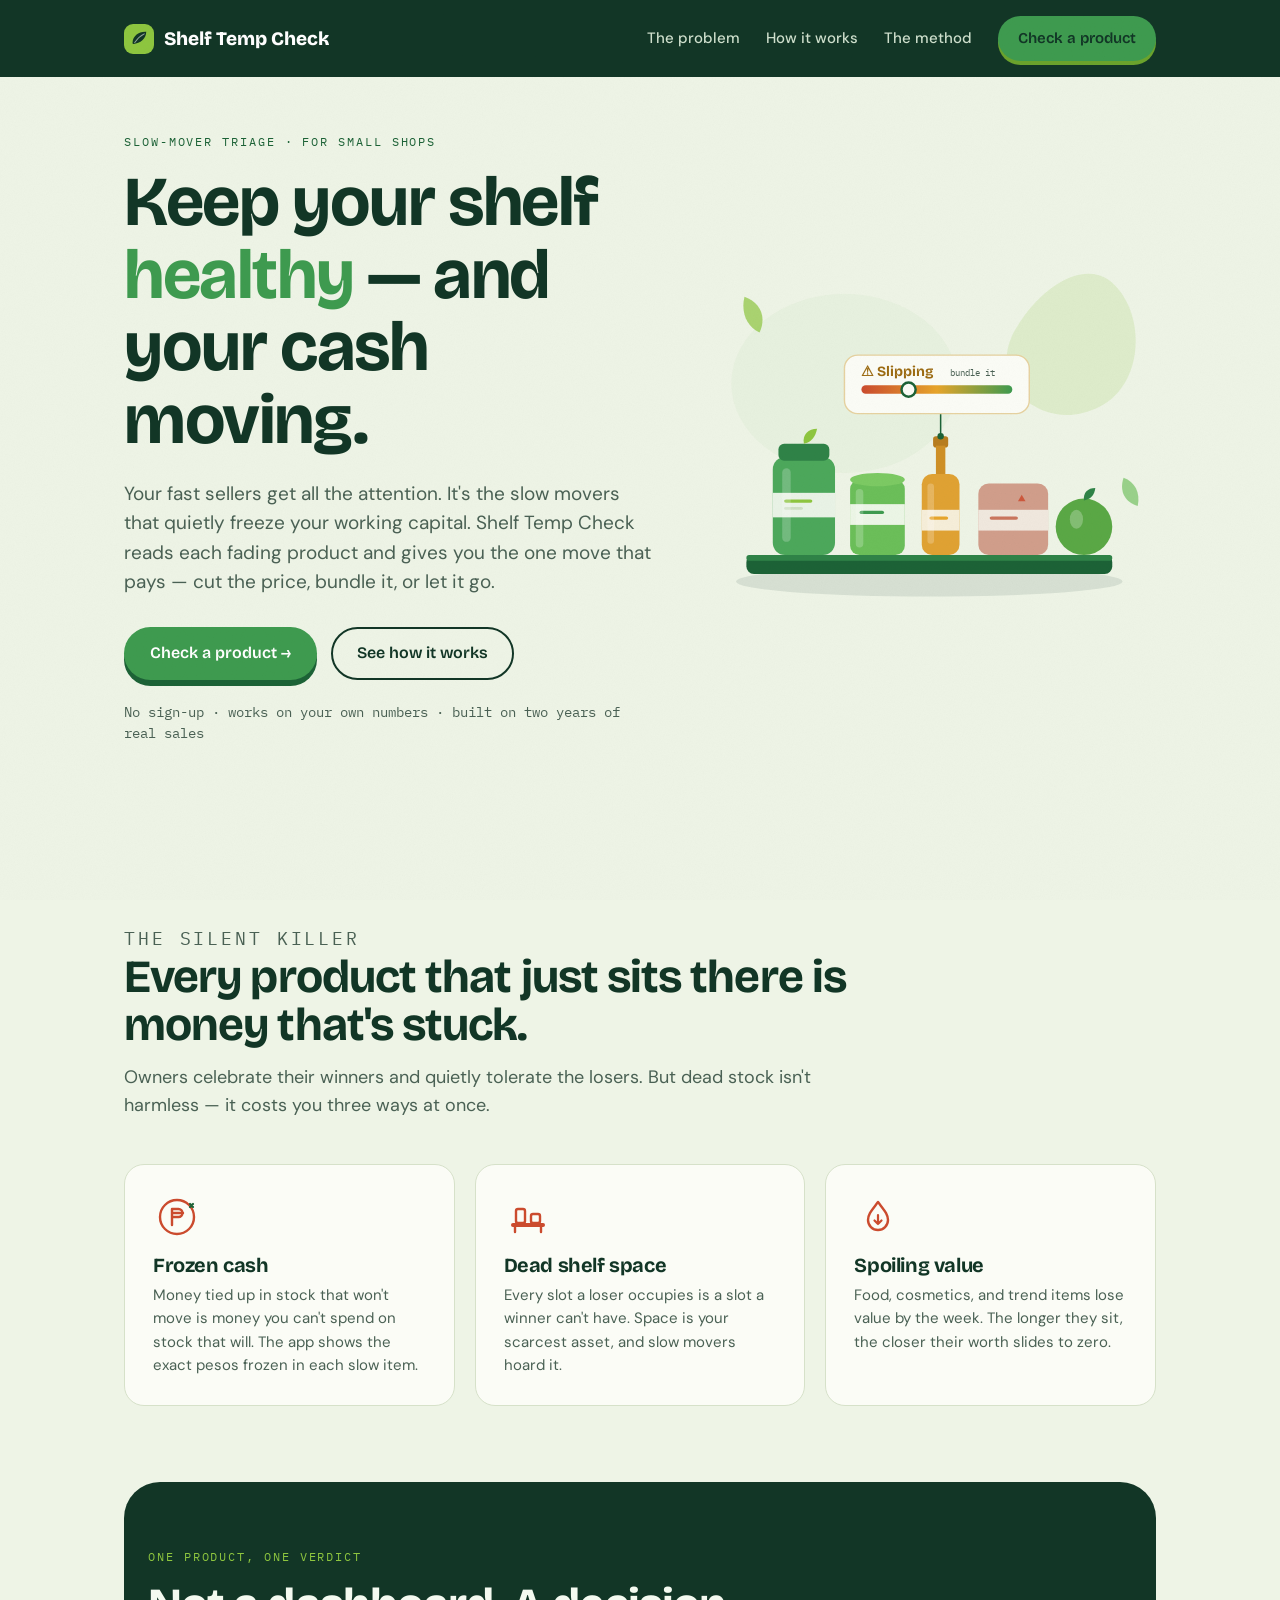
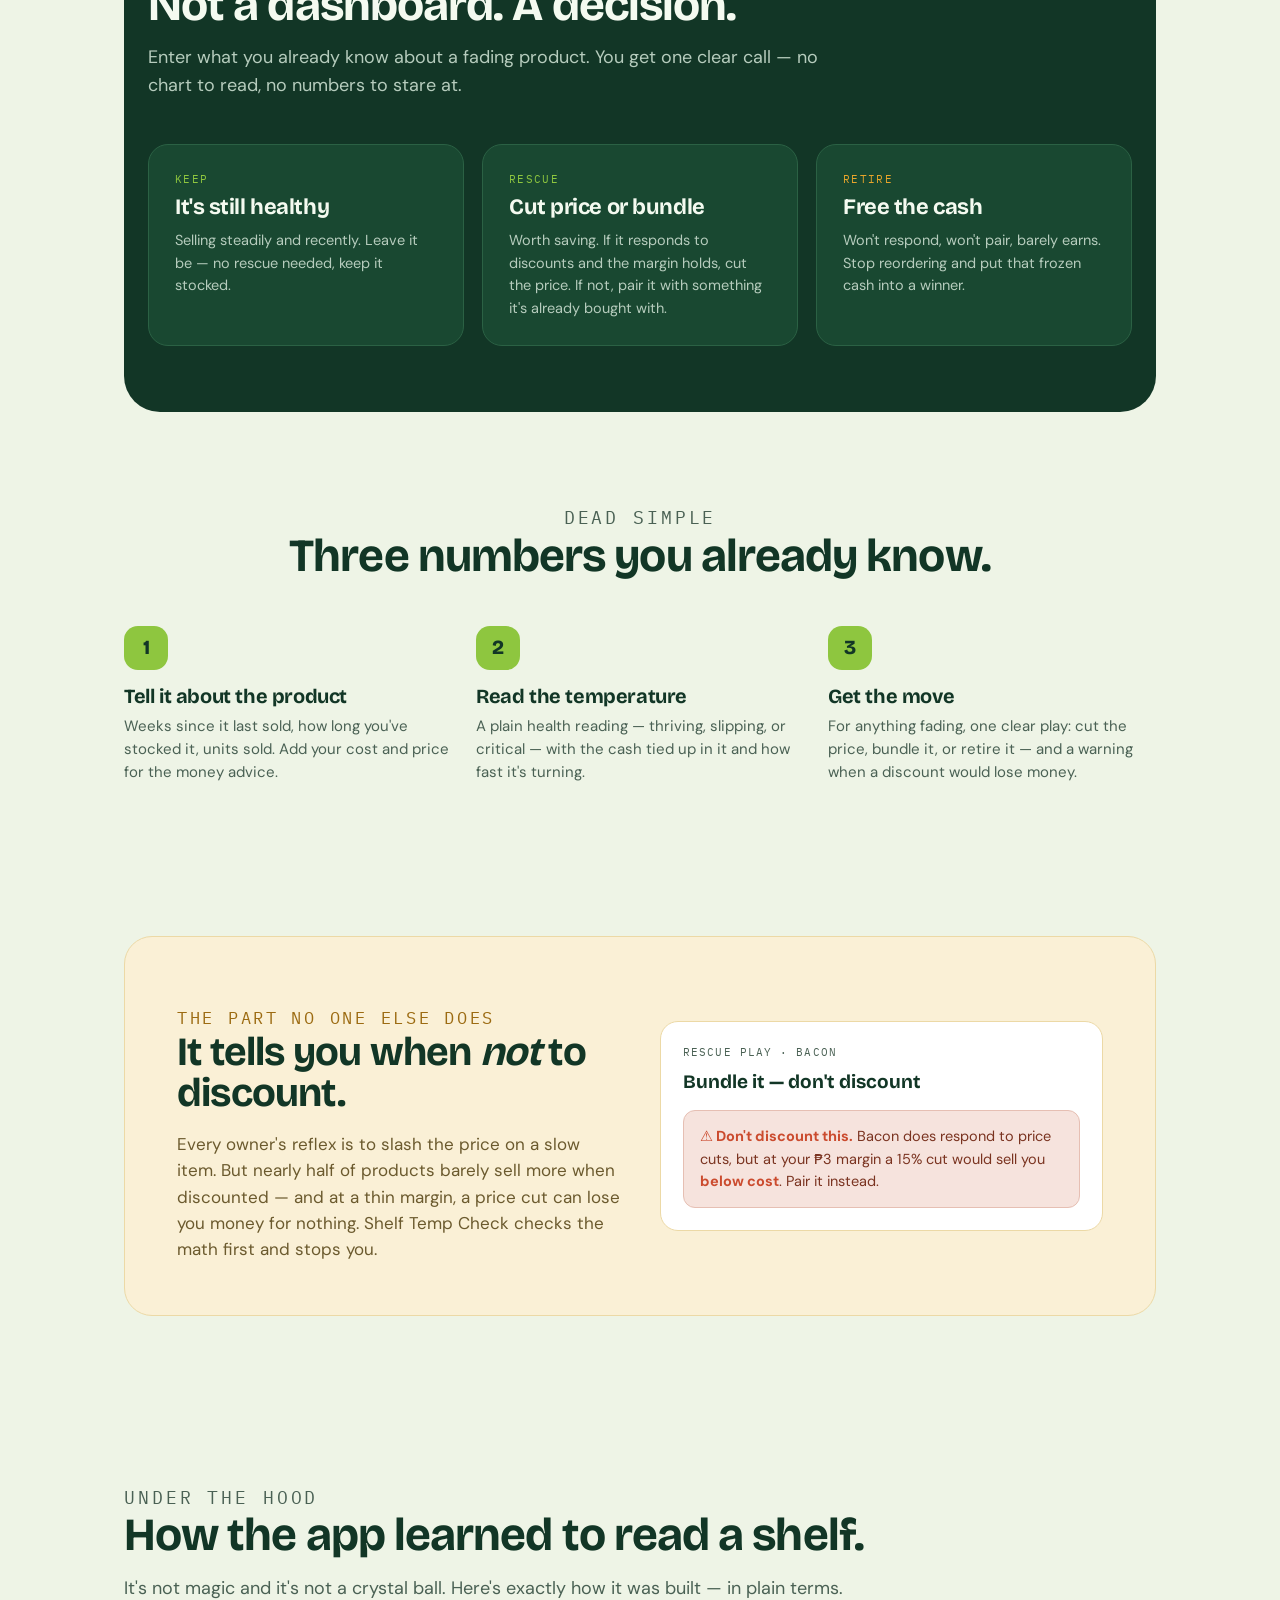
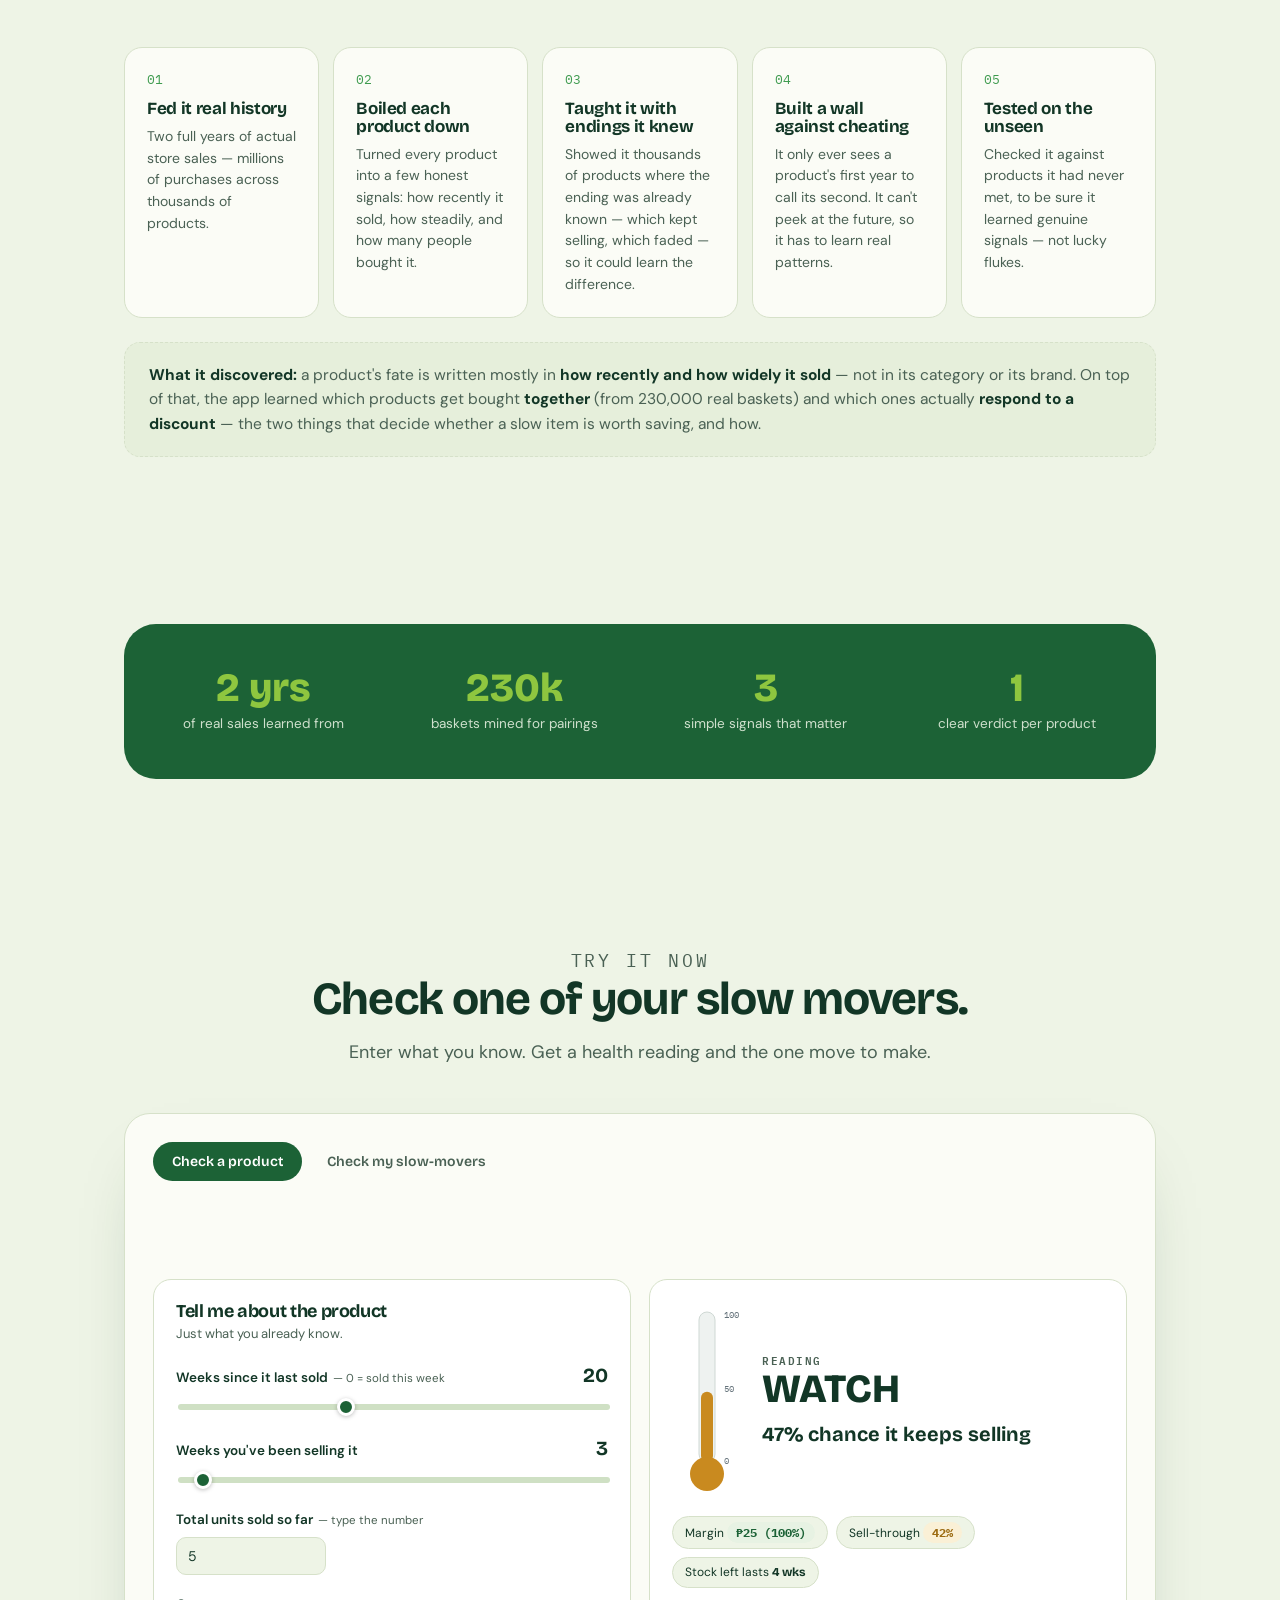
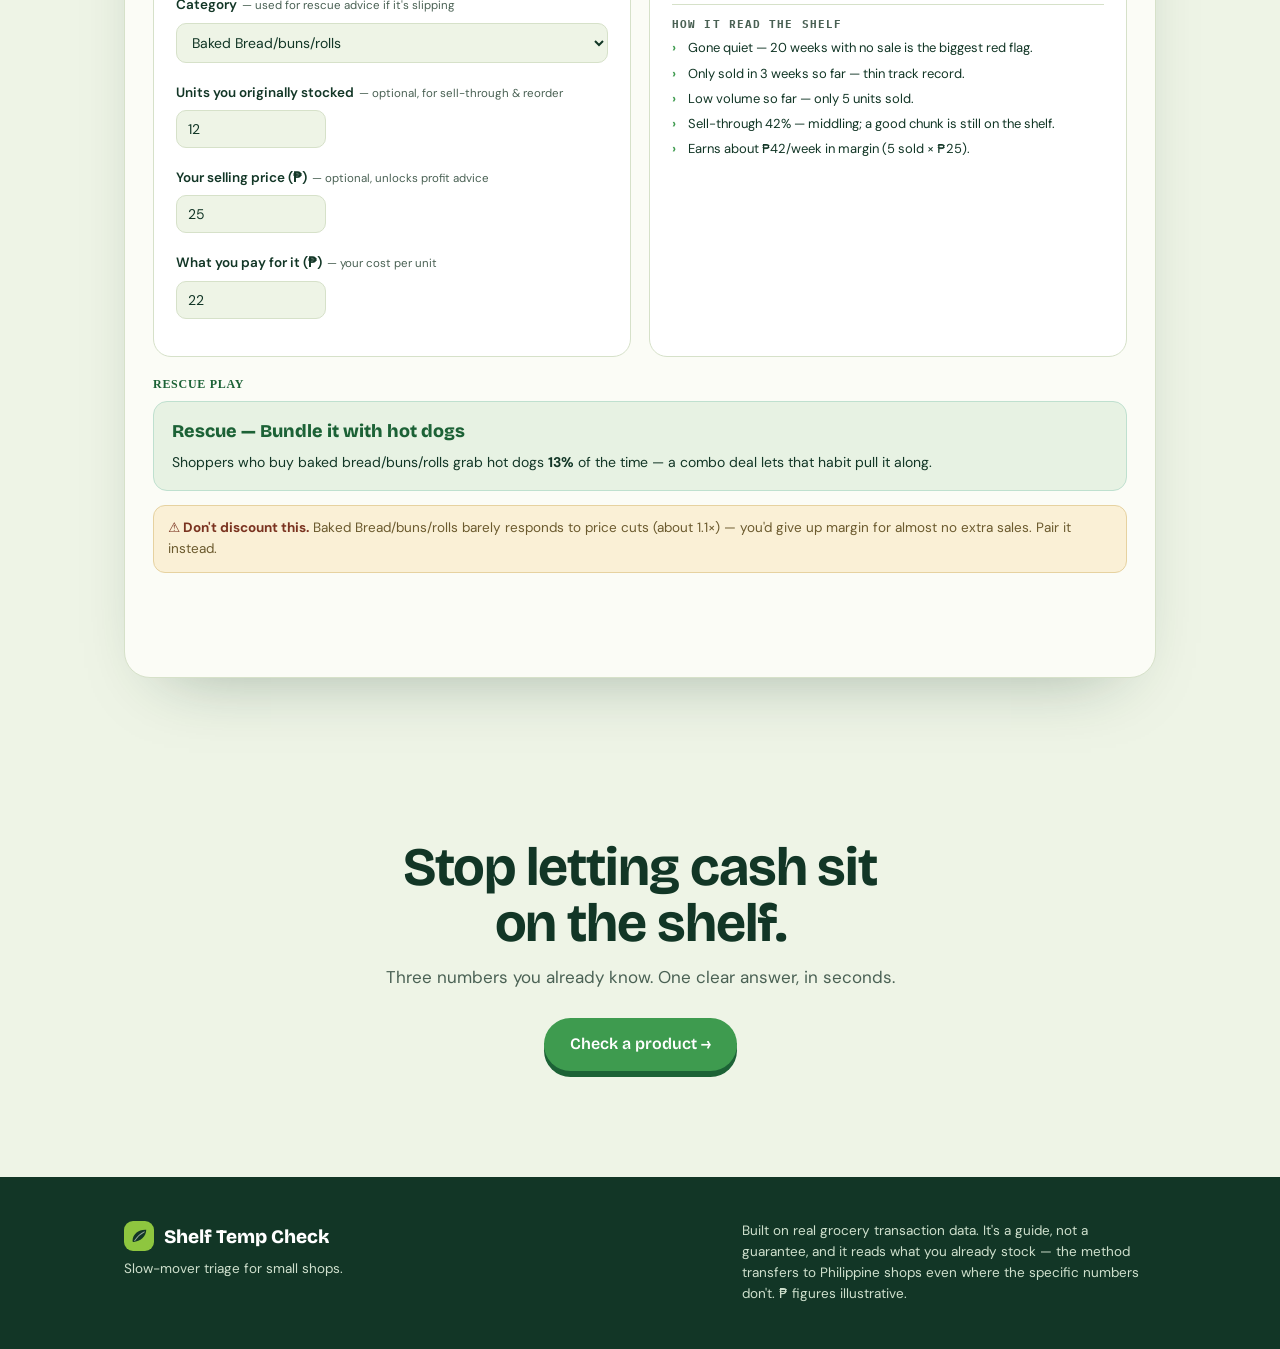
==== commit d35a6860: "this is v3 of index -- with the landing page" ====
--- a/index.html
+++ b/index.html
@@ -1,600 +1,502 @@
 <!doctype html>
 <html lang="en"><head>
 <meta charset="utf-8"><meta name="viewport" content="width=device-width, initial-scale=1">
-<title>Shelf Temperature Check</title>
+<title>Shelf Temp Check — keep your shelf healthy</title>
 <link rel="preconnect" href="https://fonts.googleapis.com">
 <link rel="preconnect" href="https://fonts.gstatic.com" crossorigin>
-<link href="https://fonts.googleapis.com/css2?family=Archivo:wght@500;600;700;800&family=Inter:wght@400;500;600&family=IBM+Plex+Mono:wght@500&display=swap" rel="stylesheet">
-<link rel="icon" href="data:image/svg+xml,<svg xmlns=%22http://www.w3.org/2000/svg%22 viewBox=%220 0 100 100%22><text y=%22.9em%22 font-size=%2290%22>&#127978;</text></svg>">
+<link href="https://fonts.googleapis.com/css2?family=Bricolage+Grotesque:opsz,wght@12..96,500;12..96,600;12..96,700;12..96,800&family=DM+Sans:opsz,wght@9..40,400;9..40,500;9..40,600&family=IBM+Plex+Mono:wght@500&display=swap" rel="stylesheet">
 <style>
-/* ============================================================
-   Palette drawn from the produce-stack photo + Filipino grocery:
-   CD222B red - EEC59E peach - E8A10C amber
-   354D0C deep green - 73A753 sage - E4D57C pale yellow
-   Deep green carries structure/text; red + amber stay as accents
-   so status colours (good/warn/bad) never fight the brand colours.
-   ============================================================ */
+.grain{position:fixed;inset:0;width:100%;height:100%;pointer-events:none;opacity:.045;mix-blend-mode:multiply;z-index:60}
+.hero-art{position:relative;z-index:1}
+.shelf-scene{width:100%;height:auto;display:block;overflow:visible}
+.brand .mark svg,.sitefoot .mark svg{width:19px;height:19px;display:block}
+.cost .ic-cost{width:48px;height:48px;margin-bottom:6px}
+.cost .ic-cost svg{width:48px;height:48px;display:block}
+:root{--paper:#eef4e6;}
 :root{
-  --c-red:#cd222b; --c-peach:#eec59e; --c-amber:#e8a10c;
-  --c-green:#354d0c; --c-sage:#73a753; --c-yellow:#e4d57c;
-  --crate:#c98f52; --crate-d:#8a5c30; --stall:#fbf4e4; --jar:#eef4e6;
-
-  --bg:#fdf8ec; --panel:#fffdf8; --soft:#f6f0df; --ink:#22300f;
-  --line:#ddd3b6; --muted:#6b7355;
-  --brand:#3d5a12; --brand-s:#e7eddb; --brand2:#b9770a;
-  --good:#3a721f; --good-s:#e6efdc; --good-b:#bcd6a6;
-  --warm:#8f6108; --warm-s:#faf0d5; --warm-b:#e8cf88;
-  --bad:#b62a24;  --bad-s:#f9e3e0;  --bad-b:#eab6ae;
-  --shadow:0 1px 2px rgba(34,48,15,.07);
-  color-scheme:light;
+  --paper:#eef4e6; --card:#fbfcf6; --ink:#123626; --ink-soft:#4a6154;
+  --leaf:#3e9b4f; --leaf-deep:#1c6236; --sprout:#8ec63f;
+  --honey:#e7a52b; --honey-soft:#faf0d6; --tomato:#cb4b2e; --tomato-soft:#f6e3dd; --line:#d6e1c9;
 }
-/* Dark mode: deep-green night palette. Accents are lightened so every
-   pairing clears WCAG AA against the dark panels. */
-:root[data-theme="dark"]{
-  --c-red:#e4695c; --c-peach:#c9a583; --c-amber:#e0a83f;
-  --c-green:#4e6f1c; --c-sage:#7fae5c; --c-yellow:#d6c877;
-  --crate:#9c6f3f; --crate-d:#6d4826; --stall:#232a17; --jar:#2c3520;
-
-  --bg:#141a0c; --panel:#1e2513; --soft:#252d18; --ink:#eef1e0;
-  --line:#414a2c; --muted:#b3bd96;
-  --brand:#a9d178; --brand-s:#2b3a17; --brand2:#e0a83f;
-  --good:#8ecb6a; --good-s:#24331a; --good-b:#3d5a26;
-  --warm:#e2b558; --warm-s:#352c14; --warm-b:#5a4922;
-  --bad:#f0897b;  --bad-s:#3a211d;  --bad-b:#5e332c;
-  --shadow:0 1px 3px rgba(0,0,0,.45);
-  color-scheme:dark;
-}
-@media(prefers-color-scheme:dark){:root:not([data-theme="light"]){
-  --c-red:#e4695c; --c-peach:#c9a583; --c-amber:#e0a83f;
-  --c-green:#4e6f1c; --c-sage:#7fae5c; --c-yellow:#d6c877;
-  --crate:#9c6f3f; --crate-d:#6d4826; --stall:#232a17; --jar:#2c3520;
-
-  --bg:#141a0c; --panel:#1e2513; --soft:#252d18; --ink:#eef1e0;
-  --line:#414a2c; --muted:#b3bd96;
-  --brand:#a9d178; --brand-s:#2b3a17; --brand2:#e0a83f;
-  --good:#8ecb6a; --good-s:#24331a; --good-b:#3d5a26;
-  --warm:#e2b558; --warm-s:#352c14; --warm-b:#5a4922;
-  --bad:#f0897b;  --bad-s:#3a211d;  --bad-b:#5e332c;
-  --shadow:0 1px 3px rgba(0,0,0,.45);
-  color-scheme:dark;
-}}
 *{box-sizing:border-box}
-html{background:var(--bg)}
-body{margin:0;background:var(--bg);color:var(--ink);font-family:"Inter",system-ui,sans-serif;
-  padding:0 clamp(14px,3.5vw,34px) clamp(14px,3.5vw,34px);transition:background .2s,color .2s}
-.awning{height:10px;background:repeating-linear-gradient(90deg,
-  var(--c-red) 0 26px,var(--c-yellow) 26px 52px,var(--c-sage) 52px 78px,var(--c-amber) 78px 104px);
-  margin:0 calc(-1 * clamp(14px,3.5vw,34px))}
-.banderitas{display:block;width:100%;height:30px;margin-bottom:4px}
-.wrap{max-width:960px;margin:0 auto}
-
-/* --- floating controls: language + theme --- */
-.controls{position:fixed;top:18px;right:16px;display:flex;gap:8px;align-items:center;z-index:20}
-.langswitch{display:flex;background:var(--panel);border:1px solid var(--line);border-radius:20px;
-  padding:2px;box-shadow:var(--shadow)}
-.langswitch button{font-family:"Archivo";font-weight:700;font-size:11.5px;letter-spacing:.04em;
-  cursor:pointer;background:transparent;border:none;border-radius:16px;padding:6px 11px;color:var(--muted)}
-.langswitch button.on{background:var(--brand);color:var(--panel)}
-.langswitch button:focus-visible,.theme-toggle:focus-visible{outline:2px solid var(--brand);outline-offset:2px}
-.theme-toggle{width:38px;height:38px;border-radius:50%;border:1px solid var(--line);background:var(--panel);
-  color:var(--ink);cursor:pointer;font-size:16px;display:flex;align-items:center;justify-content:center;
-  box-shadow:var(--shadow)}
-.theme-toggle:hover,.langswitch button:hover{border-color:var(--brand)}
-
-/* --- header --- */
-.hero-art{display:block;width:100%;max-width:760px;height:auto;margin:2px auto 10px}
-h1{font-family:"Archivo";font-weight:800;font-size:clamp(26px,5vw,40px);letter-spacing:-.02em;margin:0;line-height:1}
-.eyebrow{display:inline-flex;align-items:center;gap:6px;font-family:"IBM Plex Mono";font-size:11px;
-  letter-spacing:.14em;text-transform:uppercase;color:var(--brand);margin:0 0 10px;background:var(--brand-s);
-  border:1px dashed var(--brand);border-radius:20px;padding:4px 12px 4px 10px}
-.lead{color:var(--muted);margin:10px 0 0;font-size:14.5px;max-width:66ch}
-header{border-bottom:1px solid var(--line);padding-bottom:20px;margin:0 0 20px}
-.ico{width:20px;height:20px;vertical-align:-4px;margin-right:7px;flex:none}
-
-/* --- tabs --- */
-.tabs{display:flex;flex-wrap:wrap;gap:4px;margin-bottom:22px}
-.tabs button{font-family:"Archivo";font-weight:600;font-size:13.5px;cursor:pointer;background:transparent;
-  border:1px solid transparent;border-radius:9px;padding:9px 14px;color:var(--muted)}
-.tabs button:hover{color:var(--ink);background:var(--soft)}
-.tabs button.on{background:var(--brand);color:var(--panel);box-shadow:var(--shadow)}
-.tabs button:focus-visible{outline:2px solid var(--brand);outline-offset:2px}
-.tab{display:none}.tab.on{display:block;animation:fade .25s ease}
-@keyframes fade{from{opacity:0;transform:translateY(4px)}to{opacity:1;transform:none}}
-
-.card{background:var(--panel);border:1px solid var(--line);border-radius:14px;padding:20px;box-shadow:var(--shadow)}
-/* sari-sari awning stripe across the top edge of a card (top edge only) */
-.card.striped{position:relative;overflow:hidden;padding-top:24px}
-.card.striped::before{content:"";position:absolute;top:0;left:0;right:0;height:5px;
-  background:repeating-linear-gradient(90deg,var(--c-red) 0 18px,var(--c-yellow) 18px 36px,
-    var(--c-sage) 36px 54px,var(--c-amber) 54px 72px)}
-.grid2{display:grid;grid-template-columns:1fr 1fr;gap:18px}
-@media(max-width:720px){.grid2{grid-template-columns:1fr}}
-h2{font-family:"Archivo";font-weight:700;font-size:15px;letter-spacing:.02em;margin:0 0 4px;display:flex;align-items:center}
-.sub{color:var(--muted);font-size:13px;margin:0 0 16px}
-.field{margin:16px 0}
-.field .top{display:flex;justify-content:space-between;align-items:baseline}
-.field label{font-weight:600;font-size:13.5px}
-.field .hint{font-size:11.5px;color:var(--muted)}
-.field .val{font-family:"Archivo";font-weight:700;font-size:20px}
-input[type=range]{-webkit-appearance:none;appearance:none;width:100%;height:6px;border-radius:4px;
-  background:var(--line);margin-top:10px;cursor:pointer}
-input[type=range]::-webkit-slider-thumb{-webkit-appearance:none;width:18px;height:18px;border-radius:50%;
-  background:var(--brand);border:3px solid var(--panel);box-shadow:0 1px 4px rgba(0,0,0,.3)}
-input[type=range]::-moz-range-thumb{width:18px;height:18px;border-radius:50%;background:var(--brand);
-  border:3px solid var(--panel)}
-input[type=number],input[type=text]{font-family:"Inter";font-size:14px;padding:8px 10px;border:1px solid var(--line);
-  border-radius:8px;background:var(--soft);color:var(--ink)}
-input:focus-visible,select:focus-visible{outline:2px solid var(--brand);outline-offset:1px}
-.temp-wrap{display:flex;gap:22px;align-items:center}
-.verdict{font-family:"Archivo";font-weight:800;font-size:clamp(28px,6vw,42px);line-height:1;margin:0}
-.verdict small{display:block;font-size:11.5px;font-weight:600;letter-spacing:.16em;text-transform:uppercase;
-  color:var(--muted);margin-bottom:4px}
-.pbig{font-family:"Archivo";font-weight:700;font-size:22px;margin:10px 0 0}
-.chips{display:flex;gap:8px;flex-wrap:wrap;margin-top:14px}
-.chip{font-size:12px;background:var(--soft);border:1px solid var(--line);border-radius:20px;padding:5px 11px}
-.chip b{font-family:"Archivo"}
-.why{margin-top:16px;border-top:1px solid var(--line);padding-top:14px}
-.why h3{font-size:11.5px;letter-spacing:.1em;text-transform:uppercase;color:var(--muted);margin:0 0 8px;font-family:"Archivo"}
-.why li{font-size:13px;margin:5px 0;list-style:none;padding-left:16px;position:relative}
-.why li::before{content:"\203A";position:absolute;left:0;color:var(--brand);font-weight:700}
-.why ul{margin:0;padding:0}
-.badge{display:inline-block;font-family:"IBM Plex Mono";font-size:11.5px;padding:2px 8px;border-radius:20px}
-.b-good{background:var(--good-s);color:var(--good)}
-.b-warm{background:var(--warm-s);color:var(--warm)}
-.b-bad{background:var(--bad-s);color:var(--bad)}
-select{font-family:"Inter";font-size:14px;padding:9px 11px;border:1px solid var(--line);border-radius:8px;
-  background:var(--soft);color:var(--ink)}
-/* batch rows */
-.srow-head,.srow{display:grid;grid-template-columns:1.4fr 1.2fr .8fr .8fr .8fr 1.1fr 30px;gap:8px;
-  align-items:center;min-width:720px}
-.srow-head{font-family:"Archivo";font-size:11px;letter-spacing:.03em;text-transform:uppercase;color:var(--muted);
-  margin-bottom:6px}
-.srow{margin:6px 0}
-.srow input{width:100%}
-.srow .rowcat{width:100%;font-size:12.5px;padding:7px 5px}
-.srow .res{font-size:12px;text-align:center}
-.xbtn{background:transparent;border:none;color:var(--muted);cursor:pointer;font-size:16px;border-radius:6px}
-.xbtn:hover{color:var(--bad)}
-.xbtn:focus-visible{outline:2px solid var(--brand)}
-.hscroll{overflow-x:auto}
-.addbtn{margin-top:12px;font-family:"Archivo";font-weight:600;font-size:13px;cursor:pointer;background:var(--soft);
-  border:1px solid var(--line);border-radius:8px;padding:8px 14px;color:var(--ink)}
-.addbtn:hover{border-color:var(--brand)}
-.addbtn:focus-visible{outline:2px solid var(--brand);outline-offset:2px}
-.summary{margin-top:16px;padding:12px 16px;border-radius:10px;background:var(--soft);border:1px solid var(--line);font-size:14px}
-/* promo */
-.pair{display:flex;align-items:center;gap:12px;padding:12px 0;border-top:1px solid var(--line)}
-.pair:first-child{border-top:none}
-.pair .pn{font-family:"Archivo";font-weight:700;font-size:15px;min-width:150px}
-.pair .track{flex:1;background:var(--soft);border-radius:5px;height:14px;overflow:hidden;border:1px solid var(--line)}
-.pair .track i{display:block;height:100%;background:var(--brand)}
-.pair .pv{font-family:"IBM Plex Mono";font-size:12px;color:var(--muted);min-width:120px;text-align:right}
-.rec{margin-top:16px;background:var(--good-s);border:1px solid var(--good-b);border-radius:12px;padding:14px 16px;font-size:14px}
-.rec b{color:var(--good)}
-.note{margin-top:14px;font-size:12px;color:var(--muted)}
-.rp{border-radius:12px;padding:16px 18px;border:1px solid var(--line)}
-.rp-h{font-family:"Archivo";font-weight:800;font-size:18px;margin-bottom:6px}
-.rp.discount,.rp.bundle{background:var(--good-s);border-color:var(--good-b)}
-.rp.discount .rp-h,.rp.bundle .rp-h{color:var(--good)}
-.rp.keep{background:var(--soft)}
-.rp.retire{background:var(--bad-s);border-color:var(--bad-b)}.rp.retire .rp-h{color:var(--bad)}
-.rp p{margin:0;font-size:14px}
-.rp2{background:var(--soft);border:1px solid var(--line);border-radius:10px;padding:10px 14px;margin-top:8px;font-size:13.5px}
-.warn{margin-top:14px;background:var(--warm-s);border:1px solid var(--warm-b);border-radius:10px;padding:12px 14px;font-size:13.5px}
-.rescue-label{font-family:"Archivo";font-weight:700;font-size:12px;letter-spacing:.06em;text-transform:uppercase;
-  color:var(--brand);margin-bottom:8px}
-footer{margin-top:24px;padding-top:16px;border-top:1px solid var(--line);font-size:12px;color:var(--muted);max-width:72ch}
-footer b{color:var(--ink)}
-@media(max-width:560px){
-  .controls{top:14px;right:10px}
-  .temp-wrap{gap:14px}
-}
-@media(prefers-reduced-motion:reduce){*{animation:none!important;transition:none!important}}
-</style>
-</head>
+html{scroll-behavior:smooth}
+body{margin:0;background:var(--paper);color:var(--ink);font-family:"DM Sans",system-ui,sans-serif;font-size:17px;line-height:1.55;-webkit-font-smoothing:antialiased}
+.wrap{max-width:1080px;margin:0 auto;padding:0 24px}
+h1,h2,h3{font-family:"Bricolage Grotesque",sans-serif;font-weight:700;letter-spacing:-.02em;line-height:1.04;margin:0}
+.eyebrow{font-family:"IBM Plex Mono",monospace;font-size:12px;letter-spacing:.16em;text-transform:uppercase;color:var(--leaf-deep);margin:0 0 14px}
+.accent{color:var(--leaf)}
+a{color:inherit}
+.leaf{width:20px;height:20px;display:inline-block;vertical-align:middle}
+.btn{display:inline-block;font-family:"Bricolage Grotesque";font-weight:600;font-size:16px;text-decoration:none;padding:14px 26px;border-radius:100px;transition:transform .15s,box-shadow .15s;cursor:pointer;border:none}
+.btn-leaf{background:var(--leaf);color:#fff;box-shadow:0 6px 0 var(--leaf-deep)}
+.btn-leaf:hover{transform:translateY(-2px);box-shadow:0 8px 0 var(--leaf-deep)}
+.btn-ghost{border:2px solid var(--ink);color:var(--ink);padding:12px 24px;background:transparent}
+.btn-ghost:hover{background:var(--ink);color:var(--paper)}
+:focus-visible{outline:3px solid var(--honey);outline-offset:3px}
+
+/* dark Frutin-style nav */
+.navbar{background:var(--ink)}
+.navbar nav{display:flex;align-items:center;justify-content:space-between;padding:16px 0}
+.brand{display:flex;align-items:center;gap:10px;font-family:"Bricolage Grotesque";font-weight:800;font-size:19px;color:#fff}
+.brand .mark{width:30px;height:30px;border-radius:9px;background:var(--sprout);display:grid;place-items:center;color:var(--ink);font-size:15px}
+.navlinks{display:flex;gap:26px;align-items:center;font-size:15px;font-weight:500}
+.navlinks a{text-decoration:none;color:#cfe0cd}
+.navlinks a:hover{color:#fff}
+.navlinks .btn{color:var(--ink);box-shadow:0 4px 0 #6ba32c}
+@media(max-width:760px){.navlinks a:not(.btn){display:none}}
+
+.hero{display:grid;grid-template-columns:1.08fr .92fr;gap:48px;align-items:center;padding:56px 0 76px;position:relative}
+@media(max-width:860px){.hero{grid-template-columns:1fr;gap:36px}}
+.hero h1{font-size:clamp(40px,6.6vw,70px)}
+.hero .lead{font-size:19px;color:var(--ink-soft);max-width:44ch;margin:22px 0 30px}
+.hero .cta{display:flex;gap:14px;flex-wrap:wrap;align-items:center}
+.hero .trust{margin-top:22px;font-size:13.5px;color:var(--ink-soft);font-family:"IBM Plex Mono"}
+.hero .leaf{position:absolute;color:var(--sprout);opacity:.5}
+.blob{position:absolute;z-index:0;opacity:.5;pointer-events:none}
+
+.healthcard{background:var(--card);border:1px solid var(--line);border-radius:26px;padding:26px;box-shadow:0 30px 70px -34px rgba(18,54,38,.5);position:relative;z-index:1}
+.healthcard .tag{font-family:"IBM Plex Mono";font-size:11px;letter-spacing:.1em;text-transform:uppercase;color:var(--ink-soft)}
+.healthcard .pname{font-family:"Bricolage Grotesque";font-weight:700;font-size:22px;margin:2px 0 18px}
+.meter{height:16px;border-radius:100px;background:linear-gradient(90deg,var(--tomato),var(--honey),var(--leaf));position:relative;margin:8px 0 6px}
+.meter .pin{position:absolute;top:-7px;width:30px;height:30px;border-radius:50%;background:#fff;border:4px solid var(--leaf-deep);transform:translateX(-50%);box-shadow:0 4px 10px rgba(0,0,0,.15)}
+.meter-scale{display:flex;justify-content:space-between;font-family:"IBM Plex Mono";font-size:10.5px;color:var(--ink-soft);margin-bottom:20px}
+.pill{display:inline-flex;align-items:center;gap:8px;font-family:"Bricolage Grotesque";font-weight:700;font-size:15px;padding:8px 15px;border-radius:100px}
+.pill.warn{background:var(--honey-soft);color:#9c6b12}
+.rescue-row{margin-top:18px;padding-top:18px;border-top:1px dashed var(--line);display:flex;gap:12px;align-items:flex-start}
+.rescue-row .ic{width:34px;height:34px;border-radius:10px;background:#eaf5e7;display:grid;place-items:center;flex:none;font-size:17px}
+.rescue-row b{font-family:"Bricolage Grotesque"}
+.rescue-row .d{font-size:14px;color:var(--ink-soft)}
+
+section{padding:76px 0;position:relative}
+.sec-head{max-width:62ch;margin-bottom:44px}
+.sec-head.center{margin:0 auto 46px;text-align:center}
+.sec-head h2{font-size:clamp(30px,4.6vw,46px)}
+.sec-head p{color:var(--ink-soft);font-size:18px;margin:16px 0 0}
+
+.grid3{display:grid;grid-template-columns:repeat(3,1fr);gap:20px}
+@media(max-width:820px){.grid3{grid-template-columns:1fr}}
+.cost{background:var(--card);border:1px solid var(--line);border-radius:20px;padding:28px}
+.cost .n{font-family:"Bricolage Grotesque";font-weight:800;font-size:34px;color:var(--tomato);line-height:1}
+.cost h3{font-size:20px;margin:14px 0 8px}
+.cost p{color:var(--ink-soft);font-size:15px;margin:0}
+
+.dark{background:var(--ink);border-radius:36px;padding:66px 0;overflow:hidden}
+.dark .eyebrow{color:var(--sprout)}
+.dark h2{color:#f4faf0;font-size:clamp(30px,4.6vw,46px)}
+.dark .sub{color:#b6ccbd;max-width:56ch;margin:16px 0 44px;font-size:18px}
+.plays{display:grid;grid-template-columns:repeat(3,1fr);gap:18px}
+@media(max-width:820px){.plays{grid-template-columns:1fr}}
+.play{background:#194831;border:1px solid #2b6144;border-radius:20px;padding:26px}
+.play .k{font-family:"IBM Plex Mono";font-size:11px;letter-spacing:.12em;text-transform:uppercase;color:var(--sprout)}
+.play h3{color:#f4faf0;font-size:22px;margin:8px 0 10px}
+.play p{color:#b6ccbd;font-size:14.5px;margin:0}
+.play.retire .k{color:var(--honey)}
+
+.steps{display:grid;grid-template-columns:repeat(3,1fr);gap:24px}
+@media(max-width:820px){.steps{grid-template-columns:1fr}}
+.step .b{width:44px;height:44px;border-radius:14px;background:var(--sprout);color:var(--ink);display:grid;place-items:center;font-family:"Bricolage Grotesque";font-weight:800;font-size:20px;margin-bottom:16px}
+.step h3{font-size:20px;margin:0 0 8px}
+.step p{color:var(--ink-soft);font-size:15px;margin:0}
+
+.uvp{background:var(--honey-soft);border:1px solid #ecd9a6;border-radius:28px;padding:52px;display:grid;grid-template-columns:1fr 1fr;gap:40px;align-items:center}
+@media(max-width:820px){.uvp{grid-template-columns:1fr;padding:34px}}
+.uvp .eyebrow{color:#9c6b12}
+.uvp h2{font-size:clamp(28px,4vw,40px)}
+.uvp p{color:#6b5a2e;margin:16px 0 0;font-size:17px}
+.uvp .demo{background:#fff;border:1px solid #ecd9a6;border-radius:18px;padding:22px}
+.uvp .demo .warnbox{background:var(--tomato-soft);border:1px solid #e6bfb3;border-radius:12px;padding:14px 16px;font-size:14.5px;color:#7a3320}
+.uvp .demo .warnbox b{color:var(--tomato)}
+
+/* model story */
+.story{display:grid;grid-template-columns:repeat(5,1fr);gap:14px;counter-reset:st}
+@media(max-width:900px){.story{grid-template-columns:1fr 1fr}}
+@media(max-width:560px){.story{grid-template-columns:1fr}}
+.stepcard{background:var(--card);border:1px solid var(--line);border-radius:18px;padding:22px}
+.stepcard .num{font-family:"IBM Plex Mono";font-size:13px;color:var(--leaf)}
+.stepcard h3{font-size:17px;margin:10px 0 8px}
+.stepcard p{color:var(--ink-soft);font-size:14px;margin:0}
+.discovered{margin-top:24px;background:#e6efdb;border:1px dashed var(--line);border-radius:16px;padding:20px 24px;font-size:15.5px;color:var(--ink-soft)}
+.discovered b{color:var(--ink)}
+
+/* stats band */
+.stats{background:var(--leaf-deep);border-radius:32px;padding:44px 0;color:#fff}
+.stats .row{display:grid;grid-template-columns:repeat(4,1fr);gap:20px;text-align:center}
+@media(max-width:720px){.stats .row{grid-template-columns:1fr 1fr;gap:28px}}
+.stats .big{font-family:"Bricolage Grotesque";font-weight:800;font-size:40px;line-height:1;color:var(--sprout)}
+.stats .lbl{font-size:13.5px;color:#cfe0cd;margin-top:6px}
+
+/* embedded app */
+#try{scroll-margin-top:12px}
+#app{background:var(--card);border:1px solid var(--line);border-radius:26px;padding:28px;box-shadow:0 30px 70px -40px rgba(18,54,38,.4);
+  --panel:#fff; --soft:#eef4e6; --ink:#123626; --line:#d6e1c9; --muted:#4a6154; --brand:#1c6236;
+  --good:#3e9b4f; --good-s:#e7f2e3; --warm:#c98a1f; --warm-s:#faf0d6; --bad:#cb4b2e; --bad-s:#f6e3dd;}
+#app .tabs{display:flex;flex-wrap:wrap;gap:6px;margin-bottom:22px}
+#app .tabs button{font-family:"Bricolage Grotesque";font-weight:600;font-size:14px;cursor:pointer;background:transparent;border:1px solid transparent;border-radius:100px;padding:10px 18px;color:var(--muted)}
+#app .tabs button:hover{background:var(--soft);color:var(--ink)}
+#app .tabs button.on{background:var(--leaf-deep);color:#fff}
+#app .tab{display:none}#app .tab.on{display:block}
+#app .card{background:var(--panel);border:1px solid var(--line);border-radius:18px;padding:22px}
+#app .grid2{display:grid;grid-template-columns:1fr 1fr;gap:18px}
+@media(max-width:760px){#app .grid2{grid-template-columns:1fr}}
+#app h2{font-family:"Bricolage Grotesque";font-size:18px;margin:0 0 4px;color:var(--ink)}
+#app .sub{color:var(--muted);font-size:13px;margin:0 0 16px}
+#app .field{margin:15px 0}
+#app .field .top{display:flex;justify-content:space-between;align-items:baseline}
+#app label{font-weight:600;font-size:13.5px;color:var(--ink);font-family:"DM Sans"}
+#app .hint{font-size:11.5px;color:var(--muted)}
+#app .val{font-family:"Bricolage Grotesque";font-weight:700;font-size:20px;color:var(--ink)}
+#app input[type=range]{-webkit-appearance:none;appearance:none;width:100%;height:6px;border-radius:4px;background:#cfe0c4;margin-top:10px;cursor:pointer}
+#app input[type=range]::-webkit-slider-thumb{-webkit-appearance:none;width:18px;height:18px;border-radius:50%;background:var(--leaf-deep);border:3px solid #fff;box-shadow:0 1px 4px rgba(0,0,0,.25)}
+#app input[type=range]::-moz-range-thumb{width:18px;height:18px;border-radius:50%;background:var(--leaf-deep);border:3px solid #fff}
+#app input[type=number],#app select{font-family:"DM Sans";font-size:14px;padding:9px 11px;border:1px solid var(--line);border-radius:10px;background:var(--soft);color:var(--ink)}
+#app .temp-wrap{display:flex;gap:20px;align-items:center}
+#app .verdict{font-family:"Bricolage Grotesque";font-weight:800;font-size:clamp(26px,6vw,40px);line-height:1;margin:0;color:var(--ink)}
+#app .verdict small{display:block;font-size:11px;font-weight:600;letter-spacing:.14em;text-transform:uppercase;color:var(--muted);margin-bottom:4px;font-family:"IBM Plex Mono"}
+#app .pbig{font-family:"Bricolage Grotesque";font-weight:700;font-size:20px;margin:10px 0 0;color:var(--ink)}
+#app .chips{display:flex;gap:8px;flex-wrap:wrap;margin-top:14px}
+#app .chip{font-size:12px;background:var(--soft);border:1px solid var(--line);border-radius:100px;padding:5px 12px;color:var(--ink)}
+#app .chip b{font-family:"Bricolage Grotesque"}
+#app .why{margin-top:16px;border-top:1px solid var(--line);padding-top:14px}
+#app .why h3{font-size:11px;letter-spacing:.1em;text-transform:uppercase;color:var(--muted);margin:0 0 8px;font-family:"IBM Plex Mono"}
+#app .why li{font-size:13px;color:var(--ink);margin:5px 0;list-style:none;padding-left:16px;position:relative}
+#app .why li::before{content:"›";position:absolute;left:0;color:var(--leaf);font-weight:700}
+#app .why ul{margin:0;padding:0}
+#app .badge{display:inline-block;font-family:"IBM Plex Mono";font-size:11.5px;padding:2px 9px;border-radius:100px}
+#app .b-good{background:var(--good-s);color:var(--brand)}#app .b-warm{background:var(--warm-s);color:#9c6b12}#app .b-bad{background:var(--bad-s);color:var(--bad)}
+#app .rp{border-radius:14px;padding:16px 18px;border:1px solid var(--line);margin-top:2px}
+#app .rp-h{font-family:"Bricolage Grotesque";font-weight:800;font-size:18px;margin-bottom:6px}
+#app .rp p{margin:0;font-size:14px;color:var(--ink)}
+#app .rp.discount,#app .rp.bundle{background:var(--good-s);border-color:#bfe0cf}
+#app .rp.discount .rp-h,#app .rp.bundle .rp-h{color:var(--brand)}
+#app .rp.keep{background:var(--soft)}
+#app .rp.retire{background:var(--bad-s);border-color:#e6c3b8}#app .rp.retire .rp-h{color:var(--bad)}
+#app .rp2{background:var(--soft);border:1px solid var(--line);border-radius:12px;padding:10px 14px;margin-top:8px;font-size:13.5px;color:var(--ink)}
+#app .warn{margin-top:14px;background:var(--warm-s);border:1px solid #e6d2a0;border-radius:12px;padding:12px 14px;font-size:13.5px;color:#6b5a2e}
+#app .warn b{color:#7a3320}
+#app .note{margin-top:12px;font-size:12.5px;color:var(--muted)}
+#app .hscroll{overflow-x:auto}
+#app .srow-head,#app .srow{display:grid;grid-template-columns:1.4fr 1.2fr .8fr .8fr .8fr 1.1fr 30px;gap:8px;align-items:center;min-width:720px}
+#app .srow-head{font-family:"IBM Plex Mono";font-size:10.5px;letter-spacing:.03em;text-transform:uppercase;color:var(--muted);margin-bottom:6px}
+#app .srow{margin:6px 0}
+#app .srow input,#app .srow .rowcat{width:100%}
+#app .srow .rowcat{font-size:12.5px;padding:7px 6px}
+#app .srow .res{font-size:12px;text-align:center}
+#app .xbtn{background:transparent;border:none;color:var(--muted);cursor:pointer;font-size:16px}
+#app .xbtn:hover{color:var(--bad)}
+#app .addbtn{margin-top:12px;font-family:"Bricolage Grotesque";font-weight:600;font-size:13px;cursor:pointer;background:var(--soft);border:1px solid var(--line);border-radius:100px;padding:9px 16px;color:var(--ink)}
+#app .summary{margin-top:16px;padding:12px 16px;border-radius:12px;background:var(--soft);border:1px solid var(--line);font-size:14px;color:var(--ink)}
+#app .mode-toggle{display:inline-flex;background:var(--soft);border:1px solid var(--line);border-radius:100px;padding:4px;margin-bottom:16px;gap:4px}
+#app .mode-toggle button{border:none;background:transparent;font-family:"Bricolage Grotesque";font-weight:600;font-size:13px;padding:8px 16px;border-radius:100px;cursor:pointer;color:var(--muted)}
+#app .mode-toggle button.on{background:#fff;color:var(--ink);box-shadow:0 1px 3px rgba(0,0,0,.12)}
+#app #upload-panel{margin-bottom:18px;background:var(--soft);border:1px solid var(--line);border-radius:14px;padding:18px}
+#app #upload-panel p{font-size:13.5px;color:var(--muted);margin:0 0 12px}
+#app .dropzone{display:block;border:2px dashed var(--line);border-radius:14px;padding:24px;text-align:center;color:var(--muted);cursor:pointer;margin-top:12px;font-size:14px;background:var(--panel)}
+#app .dropzone.drag{border-color:var(--leaf);background:var(--good-s);color:var(--brand)}
+#app #upload-msg{margin-top:12px;font-size:13px}
+#app .upl-ok{color:var(--brand)}
+#app .upl-warn{color:#7a3320;background:var(--warm-s);border:1px solid #e6d2a0;border-radius:10px;padding:10px 12px}
+#app footer{display:none}
+
+.cta-band{text-align:center;padding:86px 0}
+.cta-band h2{font-size:clamp(32px,5vw,54px);max-width:16ch;margin:0 auto 12px}
+.cta-band p{color:var(--ink-soft);margin:0 auto 28px;max-width:46ch}
+
+.sitefoot{background:var(--ink);color:#cfe0cd;padding:44px 0;margin-top:20px}
+.sitefoot .wrap{display:flex;justify-content:space-between;gap:24px;flex-wrap:wrap;font-size:13.5px}
+.sitefoot .brand{color:#fff;margin-bottom:8px}
+@media(prefers-reduced-motion:reduce){*{transition:none!important;scroll-behavior:auto}}
+</style></head>
 <body>
-<div class="awning" aria-hidden="true"></div>
-
-<div class="controls">
-  <div class="langswitch" role="group" aria-label="Language / Wika">
-    <button id="langEn" class="on" type="button" lang="en">EN</button>
-    <button id="langFil" type="button" lang="fil">FIL</button>
-  </div>
-  <button class="theme-toggle" id="themeToggle" type="button"
-    aria-label="Switch between light and dark theme" title="Switch theme">&#127769;</button>
+<svg class="grain" aria-hidden="true"><filter id="grainf"><feTurbulence type="fractalNoise" baseFrequency="0.9" numOctaves="2" stitchTiles="stitch"/><feColorMatrix type="saturate" values="0"/></filter><rect width="100%" height="100%" filter="url(#grainf)"/></svg>
+
+<div class="navbar"><div class="wrap"><nav>
+  <div class="brand"><span class="mark"><svg viewBox="0 0 24 24" aria-hidden="true"><path d="M20.5 3.5C11 3 3.5 8.5 3.2 17.8c0 .7.5 1.2 1.2 1.1C13 18.2 20.5 12.5 20.5 3.5Z" fill="var(--ink)"/><path d="M6 17C9.5 12 13.5 8.5 18 6.2" stroke="#fff" stroke-width="1.3" fill="none" opacity=".55" stroke-linecap="round"/></svg></span> Shelf Temp Check</div>
+  <div class="navlinks">
+    <a href="#cost">The problem</a>
+    <a href="#how">How it works</a>
+    <a href="#method">The method</a>
+    <a href="#try" class="btn btn-leaf" style="padding:11px 20px;font-size:15px">Check a product</a>
+  </div>
+</nav></div></div>
+
+<div class="wrap">
+  <header class="hero">
+    <div style="position:relative;z-index:2">
+      <p class="eyebrow">Slow-mover triage · for small shops</p>
+      <h1>Keep your shelf <span class="accent">healthy</span> — and your cash moving.</h1>
+      <p class="lead">Your fast sellers get all the attention. It's the slow movers that quietly freeze your working
+        capital. Shelf Temp Check reads each fading product and gives you the one move that pays — cut the price,
+        bundle it, or let it go.</p>
+      <div class="cta">
+        <a href="#try" class="btn btn-leaf">Check a product →</a>
+        <a href="#how" class="btn btn-ghost">See how it works</a>
+      </div>
+      <p class="trust">No sign-up · works on your own numbers · built on two years of real sales</p>
+    </div>
+    <div class="hero-art"><svg class="shelf-scene" viewBox="0 0 480 430" xmlns="http://www.w3.org/2000/svg">
+  <defs>
+    <linearGradient id="mtr" x1="0" y1="0" x2="1" y2="0">
+      <stop offset="0" stop-color="#cb4b2e"/><stop offset=".5" stop-color="#e7a52b"/><stop offset="1" stop-color="#3e9b4f"/>
+    </linearGradient>
+  </defs>
+  <!-- ambient organic shapes -->
+  <path d="M430 40C470 70 470 150 420 175 360 205 300 150 330 95 355 50 400 20 430 40Z" fill="#dcecc7" opacity=".85"/>
+  <ellipse cx="150" cy="150" rx="120" ry="95" fill="#e6f1de" opacity=".8"/>
+  <!-- grounding shadow + shelf -->
+  <ellipse cx="240" cy="360" rx="205" ry="16" fill="#123626" opacity=".10"/>
+  <rect x="46" y="332" width="388" height="20" rx="8" fill="#1c6236"/>
+  <rect x="46" y="332" width="388" height="6" rx="3" fill="#2f8347"/>
+  <!-- A: fresh jar -->
+  <g>
+    <rect x="74" y="228" width="66" height="104" rx="13" fill="#4ca85b"/>
+    <rect x="80" y="214" width="54" height="18" rx="6" fill="#2f8347"/>
+    <rect x="74" y="266" width="66" height="26" fill="#fbfcf6" opacity=".9"/>
+    <rect x="86" y="273" width="30" height="3.5" rx="2" fill="#8ec63f"/><rect x="86" y="281" width="20" height="3" rx="2" fill="#cfe0c4"/>
+    <rect x="84" y="240" width="9" height="78" rx="4.5" fill="#fff" opacity=".22"/>
+    <path d="M107 214c-2-10 5-16 14-16-2 9-6 14-14 16Z" fill="#8ec63f"/>
+  </g>
+  <!-- B: fresh can -->
+  <g>
+    <rect x="156" y="252" width="58" height="80" rx="10" fill="#6bbf59"/>
+    <ellipse cx="185" cy="252" rx="29" ry="7" fill="#7cca63"/>
+    <rect x="156" y="278" width="58" height="22" fill="#fbfcf6" opacity=".9"/>
+    <rect x="166" y="285" width="26" height="3.5" rx="2" fill="#3e9b4f"/>
+    <rect x="162" y="262" width="8" height="62" rx="4" fill="#fff" opacity=".22"/>
+  </g>
+  <!-- C: wilting bottle (the flagged one) -->
+  <g>
+    <rect x="244" y="206" width="16" height="12" rx="3" fill="#b87d1f"/>
+    <rect x="247" y="216" width="10" height="34" fill="#cf9026"/>
+    <rect x="232" y="246" width="40" height="86" rx="11" fill="#e0a233"/>
+    <rect x="232" y="284" width="40" height="22" fill="#fbfcf6" opacity=".85"/>
+    <rect x="240" y="291" width="20" height="3.5" rx="2" fill="#e7a52b"/>
+    <rect x="238" y="256" width="7" height="64" rx="3.5" fill="#fff" opacity=".22"/>
+  </g>
+  <!-- D: spoiled box (faded) -->
+  <g opacity=".92">
+    <rect x="292" y="256" width="74" height="76" rx="11" fill="#cf9784"/>
+    <rect x="292" y="284" width="74" height="22" fill="#fbfcf6" opacity=".8"/>
+    <rect x="304" y="291" width="30" height="3.5" rx="2" fill="#c76b52"/>
+    <path d="M338 268l4 7h-8l4-7Z" fill="#cb4b2e"/>
+  </g>
+  <!-- E: fresh green apple -->
+  <g>
+    <circle cx="404" cy="302" r="30" fill="#5aa845"/>
+    <path d="M404 274c-1-8 4-13 12-13-1 8-5 12-12 13Z" fill="#2f8347"/>
+    <ellipse cx="396" cy="294" rx="7" ry="10" fill="#fff" opacity=".25"/>
+  </g>
+  <!-- floating leaves -->
+  <path d="M60 96c-14-6-20-22-16-38 16 6 24 20 16 38Z" fill="#8ec63f" opacity=".7"/>
+  <path d="M446 250c12 4 18 16 15 30-13-4-20-15-15-30Z" fill="#6bbf59" opacity=".65"/>
+  <!-- health tag pinned to the wilting bottle -->
+  <line x1="252" y1="206" x2="252" y2="178" stroke="#1c6236" stroke-width="1.6"/>
+  <circle cx="252" cy="206" r="3.4" fill="#1c6236"/>
+  <g>
+    <rect x="150" y="120" width="196" height="62" rx="14" fill="#fbfcf6" stroke="#e6d2a0" stroke-width="1.5"/>
+    <text x="168" y="142" font-family="Bricolage Grotesque, sans-serif" font-weight="700" font-size="15" fill="#9c6b12">⚠ Slipping</text>
+    <text x="262" y="142" font-family="IBM Plex Mono, monospace" font-size="10" fill="#4a6154">bundle it</text>
+    <rect x="168" y="152" width="160" height="9" rx="4.5" fill="url(#mtr)"/>
+    <circle cx="218" cy="156.5" r="7.5" fill="#fbfcf6" stroke="#1c6236" stroke-width="2.6"/>
+  </g>
+</svg></div>
+  </header>
 </div>
 
-<div class="wrap">
-<svg class="banderitas" viewBox="0 0 960 30" preserveAspectRatio="none" aria-hidden="true"><line x1="0" y1="3" x2="960" y2="3" stroke="var(--line)" stroke-width="2"/><polygon points="0,3 40,3 20,27" fill="var(--c-red)"/><polygon points="40,3 80,3 60,27" fill="var(--c-amber)"/><polygon points="80,3 120,3 100,27" fill="var(--c-sage)"/><polygon points="120,3 160,3 140,27" fill="var(--c-yellow)"/><polygon points="160,3 200,3 180,27" fill="var(--c-green)"/><polygon points="200,3 240,3 220,27" fill="var(--c-peach)"/><polygon points="240,3 280,3 260,27" fill="var(--c-red)"/><polygon points="280,3 320,3 300,27" fill="var(--c-amber)"/><polygon points="320,3 360,3 340,27" fill="var(--c-sage)"/><polygon points="360,3 400,3 380,27" fill="var(--c-yellow)"/><polygon points="400,3 440,3 420,27" fill="var(--c-green)"/><polygon points="440,3 480,3 460,27" fill="var(--c-peach)"/><polygon points="480,3 520,3 500,27" fill="var(--c-red)"/><polygon points="520,3 560,3 540,27" fill="var(--c-amber)"/><polygon points="560,3 600,3 580,27" fill="var(--c-sage)"/><polygon points="600,3 640,3 620,27" fill="var(--c-yellow)"/><polygon points="640,3 680,3 660,27" fill="var(--c-green)"/><polygon points="680,3 720,3 700,27" fill="var(--c-peach)"/><polygon points="720,3 760,3 740,27" fill="var(--c-red)"/><polygon points="760,3 800,3 780,27" fill="var(--c-amber)"/><polygon points="800,3 840,3 820,27" fill="var(--c-sage)"/><polygon points="840,3 880,3 860,27" fill="var(--c-yellow)"/><polygon points="880,3 920,3 900,27" fill="var(--c-green)"/><polygon points="920,3 960,3 940,27" fill="var(--c-peach)"/></svg>
-<header>
-<svg class="hero-art" viewBox="0 0 960 172" preserveAspectRatio="xMidYMid meet" aria-hidden="true">
-<rect x="0" y="158" width="960" height="3" rx="1.5" fill="var(--line)"/>
-<rect x="28" y="108" width="96" height="50" rx="5" fill="var(--crate)"/><rect x="32" y="149" width="88" height="4" rx="2" fill="var(--crate-d)"/>
-<rect x="132" y="122" width="84" height="36" rx="5" fill="var(--crate)"/><rect x="136" y="149" width="76" height="4" rx="2" fill="var(--crate-d)"/>
-<circle cx="52" cy="102" r="15" fill="var(--c-sage)"/>
-<circle cx="52" cy="96" r="10" fill="var(--c-green)" opacity=".55"/>
-<circle cx="76" cy="102" r="15" fill="var(--c-sage)"/>
-<circle cx="76" cy="96" r="10" fill="var(--c-green)" opacity=".55"/>
-<circle cx="100" cy="102" r="15" fill="var(--c-sage)"/>
-<circle cx="100" cy="96" r="10" fill="var(--c-green)" opacity=".55"/>
-<circle cx="152" cy="115" r="11" fill="var(--c-red)"/>
-<rect x="151" y="101" width="3" height="7" rx="1.5" fill="var(--c-green)"/>
-<circle cx="174" cy="115" r="11" fill="var(--c-amber)"/>
-<rect x="173" y="101" width="3" height="7" rx="1.5" fill="var(--c-green)"/>
-<circle cx="196" cy="115" r="11" fill="var(--c-red)"/>
-<rect x="195" y="101" width="3" height="7" rx="1.5" fill="var(--c-green)"/>
-<path d="M232 92 q26 6 30 34 q-16 -14 -34 -18 z" fill="var(--c-yellow)"/>
-<path d="M244 90 q26 8 28 36 q-16 -16 -34 -20 z" fill="var(--c-amber)" opacity=".85"/>
-<rect x="392" y="6" width="196" height="30" rx="6" fill="var(--c-amber)"/>
-<rect x="392" y="6" width="196" height="30" rx="6" fill="none" stroke="var(--crate-d)" stroke-width="2"/>
-<text x="490" y="27" text-anchor="middle" font-family="Archivo,sans-serif" font-weight="800" font-size="16" letter-spacing="1.5" fill="#3a2a08">SARI-SARI</text>
-<rect x="316" y="44" width="28" height="30" fill="var(--c-red)"/>
-<rect x="344" y="44" width="28" height="30" fill="var(--c-yellow)"/>
-<rect x="372" y="44" width="28" height="30" fill="var(--c-red)"/>
-<rect x="400" y="44" width="28" height="30" fill="var(--c-yellow)"/>
-<rect x="428" y="44" width="28" height="30" fill="var(--c-red)"/>
-<rect x="456" y="44" width="28" height="30" fill="var(--c-yellow)"/>
-<rect x="484" y="44" width="28" height="30" fill="var(--c-red)"/>
-<rect x="512" y="44" width="28" height="30" fill="var(--c-yellow)"/>
-<rect x="540" y="44" width="28" height="30" fill="var(--c-red)"/>
-<rect x="568" y="44" width="28" height="30" fill="var(--c-yellow)"/>
-<rect x="596" y="44" width="28" height="30" fill="var(--c-red)"/>
-<rect x="624" y="44" width="28" height="30" fill="var(--c-yellow)"/>
-<rect x="316" y="44" width="336" height="30" fill="none" stroke="var(--crate-d)" stroke-width="2"/>
-<path d="M316 74 q14 16 28 0 M344 74 q14 16 28 0 M372 74 q14 16 28 0 M400 74 q14 16 28 0 M428 74 q14 16 28 0 M456 74 q14 16 28 0 M484 74 q14 16 28 0 M512 74 q14 16 28 0 M540 74 q14 16 28 0 M568 74 q14 16 28 0 M596 74 q14 16 28 0 M624 74 q14 16 28 0" fill="var(--c-peach)" stroke="var(--crate-d)" stroke-width="1.5"/>
-<rect x="320" y="74" width="9" height="84" fill="var(--crate-d)"/>
-<rect x="639" y="74" width="9" height="84" fill="var(--crate-d)"/>
-<rect x="329" y="86" width="310" height="48" fill="var(--stall)"/>
-<line x1="350" y1="86" x2="350" y2="94" stroke="var(--crate-d)" stroke-width="1.5"/>
-<rect x="343" y="94" width="15" height="12" rx="2" fill="var(--c-red)"/>
-<rect x="343" y="107" width="15" height="12" rx="2" fill="var(--c-sage)"/>
-<rect x="343" y="120" width="15" height="12" rx="2" fill="var(--c-amber)"/>
-<line x1="392" y1="86" x2="392" y2="94" stroke="var(--crate-d)" stroke-width="1.5"/>
-<rect x="385" y="94" width="15" height="12" rx="2" fill="var(--c-sage)"/>
-<rect x="385" y="107" width="15" height="12" rx="2" fill="var(--c-amber)"/>
-<rect x="385" y="120" width="15" height="12" rx="2" fill="var(--c-red)"/>
-<line x1="434" y1="86" x2="434" y2="94" stroke="var(--crate-d)" stroke-width="1.5"/>
-<rect x="427" y="94" width="15" height="12" rx="2" fill="var(--c-amber)"/>
-<rect x="427" y="107" width="15" height="12" rx="2" fill="var(--c-red)"/>
-<rect x="427" y="120" width="15" height="12" rx="2" fill="var(--c-sage)"/>
-<line x1="476" y1="86" x2="476" y2="94" stroke="var(--crate-d)" stroke-width="1.5"/>
-<rect x="469" y="94" width="15" height="12" rx="2" fill="var(--c-red)"/>
-<rect x="469" y="107" width="15" height="12" rx="2" fill="var(--c-sage)"/>
-<rect x="469" y="120" width="15" height="12" rx="2" fill="var(--c-amber)"/>
-<line x1="518" y1="86" x2="518" y2="94" stroke="var(--crate-d)" stroke-width="1.5"/>
-<rect x="511" y="94" width="15" height="12" rx="2" fill="var(--c-sage)"/>
-<rect x="511" y="107" width="15" height="12" rx="2" fill="var(--c-amber)"/>
-<rect x="511" y="120" width="15" height="12" rx="2" fill="var(--c-red)"/>
-<line x1="560" y1="86" x2="560" y2="94" stroke="var(--crate-d)" stroke-width="1.5"/>
-<rect x="553" y="94" width="15" height="12" rx="2" fill="var(--c-amber)"/>
-<rect x="553" y="107" width="15" height="12" rx="2" fill="var(--c-red)"/>
-<rect x="553" y="120" width="15" height="12" rx="2" fill="var(--c-sage)"/>
-<line x1="602" y1="86" x2="602" y2="94" stroke="var(--crate-d)" stroke-width="1.5"/>
-<rect x="595" y="94" width="15" height="12" rx="2" fill="var(--c-red)"/>
-<rect x="595" y="107" width="15" height="12" rx="2" fill="var(--c-sage)"/>
-<rect x="595" y="120" width="15" height="12" rx="2" fill="var(--c-amber)"/>
-<rect x="316" y="134" width="336" height="24" rx="3" fill="var(--crate)"/>
-<rect x="316" y="134" width="336" height="6" rx="3" fill="var(--crate-d)"/>
-<rect x="352" y="108" width="34" height="26" rx="4" fill="var(--jar)" stroke="var(--crate-d)" stroke-width="1.5"/>
-<rect x="356" y="120" width="26" height="13" rx="2" fill="var(--c-red)" opacity=".9"/>
-<rect x="359" y="103" width="20" height="6" rx="2" fill="var(--crate-d)"/>
-<rect x="404" y="108" width="34" height="26" rx="4" fill="var(--jar)" stroke="var(--crate-d)" stroke-width="1.5"/>
-<rect x="408" y="120" width="26" height="13" rx="2" fill="var(--c-yellow)" opacity=".9"/>
-<rect x="411" y="103" width="20" height="6" rx="2" fill="var(--crate-d)"/>
-<rect x="456" y="108" width="34" height="26" rx="4" fill="var(--jar)" stroke="var(--crate-d)" stroke-width="1.5"/>
-<rect x="460" y="120" width="26" height="13" rx="2" fill="var(--c-peach)" opacity=".9"/>
-<rect x="463" y="103" width="20" height="6" rx="2" fill="var(--crate-d)"/>
-<rect x="520" y="112" width="112" height="22" rx="3" fill="var(--c-red)"/>
-<circle cx="530" cy="123" r="5" fill="var(--c-yellow)" opacity=".85"/>
-<circle cx="548" cy="123" r="5" fill="var(--c-yellow)" opacity=".85"/>
-<circle cx="566" cy="123" r="5" fill="var(--c-yellow)" opacity=".85"/>
-<circle cx="584" cy="123" r="5" fill="var(--c-yellow)" opacity=".85"/>
-<circle cx="602" cy="123" r="5" fill="var(--c-yellow)" opacity=".85"/>
-<circle cx="620" cy="123" r="5" fill="var(--c-yellow)" opacity=".85"/>
-<rect x="700" y="42" width="236" height="116" rx="6" fill="var(--stall)" stroke="var(--line)" stroke-width="2"/>
-<rect x="770" y="14" width="96" height="24" rx="4" fill="var(--c-amber)"/>
-<text x="818" y="31" text-anchor="middle" font-family="Archivo,sans-serif" font-weight="700" font-size="13" fill="#3a2a08">GROCERY</text>
-<rect x="708" y="84" width="220" height="4" rx="2" fill="var(--crate-d)"/>
-<rect x="714" y="62" width="16" height="22" rx="7" fill="var(--c-red)"/>
-<rect x="714" y="70" width="16" height="5" fill="var(--stall)" opacity=".45"/>
-<rect x="738" y="62" width="16" height="22" rx="2" fill="var(--c-amber)"/>
-<rect x="738" y="70" width="16" height="5" fill="var(--stall)" opacity=".45"/>
-<rect x="762" y="62" width="16" height="22" rx="2" fill="var(--c-sage)"/>
-<rect x="762" y="70" width="16" height="5" fill="var(--stall)" opacity=".45"/>
-<rect x="786" y="62" width="16" height="22" rx="7" fill="var(--c-peach)"/>
-<rect x="786" y="70" width="16" height="5" fill="var(--stall)" opacity=".45"/>
-<rect x="810" y="62" width="16" height="22" rx="2" fill="var(--c-yellow)"/>
-<rect x="810" y="70" width="16" height="5" fill="var(--stall)" opacity=".45"/>
-<rect x="834" y="62" width="16" height="22" rx="2" fill="var(--c-red)"/>
-<rect x="834" y="70" width="16" height="5" fill="var(--stall)" opacity=".45"/>
-<rect x="858" y="62" width="16" height="22" rx="7" fill="var(--c-amber)"/>
-<rect x="858" y="70" width="16" height="5" fill="var(--stall)" opacity=".45"/>
-<rect x="882" y="62" width="16" height="22" rx="2" fill="var(--c-sage)"/>
-<rect x="882" y="70" width="16" height="5" fill="var(--stall)" opacity=".45"/>
-<rect x="906" y="62" width="16" height="22" rx="2" fill="var(--c-peach)"/>
-<rect x="906" y="70" width="16" height="5" fill="var(--stall)" opacity=".45"/>
-<rect x="708" y="118" width="220" height="4" rx="2" fill="var(--crate-d)"/>
-<rect x="714" y="96" width="16" height="22" rx="2" fill="var(--c-amber)"/>
-<rect x="714" y="104" width="16" height="5" fill="var(--stall)" opacity=".45"/>
-<rect x="738" y="96" width="16" height="22" rx="2" fill="var(--c-sage)"/>
-<rect x="738" y="104" width="16" height="5" fill="var(--stall)" opacity=".45"/>
-<rect x="762" y="96" width="16" height="22" rx="7" fill="var(--c-peach)"/>
-<rect x="762" y="104" width="16" height="5" fill="var(--stall)" opacity=".45"/>
-<rect x="786" y="96" width="16" height="22" rx="2" fill="var(--c-yellow)"/>
-<rect x="786" y="104" width="16" height="5" fill="var(--stall)" opacity=".45"/>
-<rect x="810" y="96" width="16" height="22" rx="2" fill="var(--c-red)"/>
-<rect x="810" y="104" width="16" height="5" fill="var(--stall)" opacity=".45"/>
-<rect x="834" y="96" width="16" height="22" rx="7" fill="var(--c-amber)"/>
-<rect x="834" y="104" width="16" height="5" fill="var(--stall)" opacity=".45"/>
-<rect x="858" y="96" width="16" height="22" rx="2" fill="var(--c-sage)"/>
-<rect x="858" y="104" width="16" height="5" fill="var(--stall)" opacity=".45"/>
-<rect x="882" y="96" width="16" height="22" rx="2" fill="var(--c-peach)"/>
-<rect x="882" y="104" width="16" height="5" fill="var(--stall)" opacity=".45"/>
-<rect x="906" y="96" width="16" height="22" rx="7" fill="var(--c-yellow)"/>
-<rect x="906" y="104" width="16" height="5" fill="var(--stall)" opacity=".45"/>
-<rect x="708" y="152" width="220" height="4" rx="2" fill="var(--crate-d)"/>
-<rect x="714" y="130" width="16" height="22" rx="2" fill="var(--c-sage)"/>
-<rect x="714" y="138" width="16" height="5" fill="var(--stall)" opacity=".45"/>
-<rect x="738" y="130" width="16" height="22" rx="7" fill="var(--c-peach)"/>
-<rect x="738" y="138" width="16" height="5" fill="var(--stall)" opacity=".45"/>
-<rect x="762" y="130" width="16" height="22" rx="2" fill="var(--c-yellow)"/>
-<rect x="762" y="138" width="16" height="5" fill="var(--stall)" opacity=".45"/>
-<rect x="786" y="130" width="16" height="22" rx="2" fill="var(--c-red)"/>
-<rect x="786" y="138" width="16" height="5" fill="var(--stall)" opacity=".45"/>
-<rect x="810" y="130" width="16" height="22" rx="7" fill="var(--c-amber)"/>
-<rect x="810" y="138" width="16" height="5" fill="var(--stall)" opacity=".45"/>
-<rect x="834" y="130" width="16" height="22" rx="2" fill="var(--c-sage)"/>
-<rect x="834" y="138" width="16" height="5" fill="var(--stall)" opacity=".45"/>
-<rect x="858" y="130" width="16" height="22" rx="2" fill="var(--c-peach)"/>
-<rect x="858" y="138" width="16" height="5" fill="var(--stall)" opacity=".45"/>
-<rect x="882" y="130" width="16" height="22" rx="7" fill="var(--c-yellow)"/>
-<rect x="882" y="138" width="16" height="5" fill="var(--stall)" opacity=".45"/>
-<rect x="906" y="130" width="16" height="22" rx="2" fill="var(--c-red)"/>
-<rect x="906" y="138" width="16" height="5" fill="var(--stall)" opacity=".45"/>
-</svg>
-  <p class="eyebrow" data-i18n="eyebrow">For store owners &middot; slow-mover triage</p>
-  <h1 data-i18n="title">Shelf Temperature Check</h1>
-  <p class="lead" data-i18n="lead">Check whether a slow product is worth keeping &mdash; and if it is, get the one move most likely to save it. Everything runs on your own numbers.</p>
-</header>
-
-<nav class="tabs" id="tabs">
-  <button class="on" data-t="check" data-i18n="tab_check">Check a product</button>
-  <button data-t="batch" data-i18n="tab_batch">Check my slow-movers</button>
+<section id="cost"><div class="wrap">
+  <div class="sec-head">
+    <p class="eyebrow">The silent killer</p>
+    <h2>Every product that just sits there is money that's stuck.</h2>
+    <p>Owners celebrate their winners and quietly tolerate the losers. But dead stock isn't harmless — it costs you three ways at once.</p>
+  </div>
+  <div class="grid3">
+    <div class="cost"><div class="ic-cost"><svg viewBox="0 0 48 48" fill="none"><circle cx="24" cy="24" r="17" stroke="var(--tomato)" stroke-width="2.4"/><path d="M19 16h6.5a4 4 0 0 1 0 8H19m0-4h11M19 16v16" stroke="var(--tomato)" stroke-width="2.4" stroke-linecap="round" stroke-linejoin="round"/><path d="M37 11l3 3m0-3l-3 3" stroke="var(--leaf-deep)" stroke-width="2.2" stroke-linecap="round"/></svg></div><h3>Frozen cash</h3>
+      <p>Money tied up in stock that won't move is money you can't spend on stock that will. The app shows the exact pesos frozen in each slow item.</p></div>
+    <div class="cost"><div class="ic-cost"><svg viewBox="0 0 48 48" fill="none"><rect x="7" y="30" width="34" height="4" rx="2" fill="var(--tomato)"/><rect x="12" y="16" width="9" height="14" rx="2" stroke="var(--tomato)" stroke-width="2.4"/><rect x="27" y="21" width="9" height="9" rx="2" stroke="var(--tomato)" stroke-width="2.4"/><path d="M11 34v5m26-5v5" stroke="var(--tomato)" stroke-width="2.4" stroke-linecap="round"/></svg></div><h3>Dead shelf space</h3>
+      <p>Every slot a loser occupies is a slot a winner can't have. Space is your scarcest asset, and slow movers hoard it.</p></div>
+    <div class="cost"><div class="ic-cost"><svg viewBox="0 0 48 48" fill="none"><path d="M24 9c6 8 10 12 10 18a10 10 0 0 1-20 0c0-6 4-10 10-18Z" stroke="var(--tomato)" stroke-width="2.4" stroke-linejoin="round"/><path d="M24 22v9m0 0l-3.5-3.5M24 31l3.5-3.5" stroke="var(--tomato)" stroke-width="2.2" stroke-linecap="round" stroke-linejoin="round"/></svg></div><h3>Spoiling value</h3>
+      <p>Food, cosmetics, and trend items lose value by the week. The longer they sit, the closer their worth slides to zero.</p></div>
+  </div>
+</div></section>
+
+<div class="wrap"><div class="dark"><div class="wrap">
+  <p class="eyebrow">One product, one verdict</p>
+  <h2>Not a dashboard. A decision.</h2>
+  <p class="sub">Enter what you already know about a fading product. You get one clear call — no chart to read, no numbers to stare at.</p>
+  <div class="plays">
+    <div class="play"><div class="k">Keep</div><h3>It's still healthy</h3>
+      <p>Selling steadily and recently. Leave it be — no rescue needed, keep it stocked.</p></div>
+    <div class="play"><div class="k">Rescue</div><h3>Cut price or bundle</h3>
+      <p>Worth saving. If it responds to discounts and the margin holds, cut the price. If not, pair it with something it's already bought with.</p></div>
+    <div class="play retire"><div class="k">Retire</div><h3>Free the cash</h3>
+      <p>Won't respond, won't pair, barely earns. Stop reordering and put that frozen cash into a winner.</p></div>
+  </div>
+</div></div></div>
+
+<section id="how"><div class="wrap">
+  <div class="sec-head center"><p class="eyebrow">Dead simple</p><h2>Three numbers you already know.</h2></div>
+  <div class="steps">
+    <div class="step"><div class="b">1</div><h3>Tell it about the product</h3>
+      <p>Weeks since it last sold, how long you've stocked it, units sold. Add your cost and price for the money advice.</p></div>
+    <div class="step"><div class="b">2</div><h3>Read the temperature</h3>
+      <p>A plain health reading — thriving, slipping, or critical — with the cash tied up in it and how fast it's turning.</p></div>
+    <div class="step"><div class="b">3</div><h3>Get the move</h3>
+      <p>For anything fading, one clear play: cut the price, bundle it, or retire it — and a warning when a discount would lose money.</p></div>
+  </div>
+</div></section>
+
+<section><div class="wrap">
+  <div class="uvp">
+    <div>
+      <p class="eyebrow">The part no one else does</p>
+      <h2>It tells you when <em>not</em> to discount.</h2>
+      <p>Every owner's reflex is to slash the price on a slow item. But nearly half of products barely sell more when discounted — and at a thin margin, a price cut can lose you money for nothing. Shelf Temp Check checks the math first and stops you.</p>
+    </div>
+    <div class="demo">
+      <div style="font-family:'IBM Plex Mono';font-size:11px;letter-spacing:.1em;text-transform:uppercase;color:var(--ink-soft)">Rescue play · bacon</div>
+      <div style="font-family:'Bricolage Grotesque';font-weight:700;font-size:19px;margin:6px 0 14px">Bundle it — don't discount</div>
+      <div class="warnbox"><b>⚠ Don't discount this.</b> Bacon does respond to price cuts, but at your ₱3 margin a 15% cut would sell you <b>below cost</b>. Pair it instead.</div>
+    </div>
+  </div>
+</div></section>
+
+<section id="method"><div class="wrap">
+  <div class="sec-head"><p class="eyebrow">Under the hood</p>
+    <h2>How the app learned to read a shelf.</h2>
+    <p>It's not magic and it's not a crystal ball. Here's exactly how it was built — in plain terms.</p></div>
+  <div class="story">
+    <div class="stepcard"><div class="num">01</div><h3>Fed it real history</h3>
+      <p>Two full years of actual store sales — millions of purchases across thousands of products.</p></div>
+    <div class="stepcard"><div class="num">02</div><h3>Boiled each product down</h3>
+      <p>Turned every product into a few honest signals: how recently it sold, how steadily, and how many people bought it.</p></div>
+    <div class="stepcard"><div class="num">03</div><h3>Taught it with endings it knew</h3>
+      <p>Showed it thousands of products where the ending was already known — which kept selling, which faded — so it could learn the difference.</p></div>
+    <div class="stepcard"><div class="num">04</div><h3>Built a wall against cheating</h3>
+      <p>It only ever sees a product's first year to call its second. It can't peek at the future, so it has to learn real patterns.</p></div>
+    <div class="stepcard"><div class="num">05</div><h3>Tested on the unseen</h3>
+      <p>Checked it against products it had never met, to be sure it learned genuine signals — not lucky flukes.</p></div>
+  </div>
+  <p class="discovered"><b>What it discovered:</b> a product's fate is written mostly in <b>how recently and how widely it sold</b> — not in its category or its brand. On top of that, the app learned which products get bought <b>together</b> (from 230,000 real baskets) and which ones actually <b>respond to a discount</b> — the two things that decide whether a slow item is worth saving, and how.</p>
+</div></section>
+
+<section><div class="wrap"><div class="stats"><div class="wrap"><div class="row">
+  <div><div class="big">2 yrs</div><div class="lbl">of real sales learned from</div></div>
+  <div><div class="big">230k</div><div class="lbl">baskets mined for pairings</div></div>
+  <div><div class="big">3</div><div class="lbl">simple signals that matter</div></div>
+  <div><div class="big">1</div><div class="lbl">clear verdict per product</div></div>
+</div></div></div></div></section>
+
+<section id="try"><div class="wrap">
+  <div class="sec-head center"><p class="eyebrow">Try it now</p>
+    <h2>Check one of your slow movers.</h2>
+    <p>Enter what you know. Get a health reading and the one move to make.</p></div>
+  <div id="app">
+    <nav class="tabs" id="tabs">
+  <button class="on" data-t="check">Check a product</button>
+  <button data-t="batch">Check my slow-movers</button>
 </nav>
-
-<!-- CHECK + RESCUE (merged) -->
-<section class="tab on" id="check">
+    <section class="tab on" id="check">
   <div class="grid2">
-    <div class="card striped">
-      <h2><svg class="ico" viewBox="0 0 24 24" aria-hidden="true"><circle cx="7.5" cy="7" r="3.2" fill="var(--c-sage)"/><circle cx="13" cy="6.2" r="2.6" fill="var(--c-red)"/><circle cx="17.5" cy="7.4" r="2.4" fill="var(--c-amber)"/><rect x="2.5" y="10.5" width="19" height="10.5" rx="2" fill="var(--crate)"/><rect x="4.5" y="17" width="15" height="2.2" rx="1.1" fill="var(--crate-d)"/></svg><span data-i18n="h_about">Tell me about the product</span></h2>
-      <p class="sub" data-i18n="sub_about">Just what you already know.</p>
-      <div class="field"><div class="top"><div><label for="stale" data-i18n="l_stale">Weeks since it last sold</label>
-        <span class="hint" data-i18n="hint_stale">&mdash; 0 = sold this week</span></div><span class="val" id="stale-v">20</span></div>
+    <div class="card">
+      <h2>Tell me about the product</h2>
+      <p class="sub">Just what you already know.</p>
+      <div class="field"><div class="top"><div><label for="stale">Weeks since it last sold</label>
+        <span class="hint">— 0 = sold this week</span></div><span class="val" id="stale-v">20</span></div>
         <input type="range" id="stale" min="0" max="52" value="20"></div>
-      <div class="field"><div class="top"><div><label for="weeks" data-i18n="l_weeks">Weeks you've been selling it</label></div>
+      <div class="field"><div class="top"><div><label for="weeks">Weeks you've been selling it</label></div>
         <span class="val" id="weeks-v">3</span></div><input type="range" id="weeks" min="1" max="52" value="3"></div>
-      <div class="field"><label for="units" data-i18n="l_units">Total units sold so far</label>
-        <span class="hint" data-i18n="hint_units">&mdash; type the number</span><br>
+      <div class="field"><label for="units">Total units sold so far</label>
+        <span class="hint">— type the number</span><br>
         <input type="number" id="units" min="0" step="1" value="5" style="width:150px;margin-top:6px"></div>
-      <div class="field"><label for="cat" data-i18n="l_cat">Category</label>
-        <span class="hint" data-i18n="hint_cat">&mdash; used for rescue advice if it's slipping</span><br>
+      <div class="field"><label for="cat">Category</label>
+        <span class="hint">— used for rescue advice if it's slipping</span><br>
         <select id="cat" style="width:100%;margin-top:6px"></select></div>
-      <div class="field"><label for="stock" data-i18n="l_stock">Units you originally stocked</label>
-        <span class="hint" data-i18n="hint_stock">&mdash; optional, for sell-through &amp; reorder</span><br>
+      <div class="field"><label for="stock">Units you originally stocked</label>
+        <span class="hint">— optional, for sell-through &amp; reorder</span><br>
         <input type="number" id="stock" min="0" step="1" value="12" style="width:150px;margin-top:6px"></div>
-      <div class="field"><label for="price" data-i18n="l_price">Your selling price (&#8369;)</label>
-        <span class="hint" data-i18n="hint_price">&mdash; optional, unlocks profit advice</span><br>
+      <div class="field"><label for="price">Your selling price (₱)</label>
+        <span class="hint">— optional, unlocks profit advice</span><br>
         <input type="number" id="price" min="0" step="0.01" value="25" style="width:150px;margin-top:6px"></div>
-      <div class="field"><label for="cost" data-i18n="l_cost">What you pay for it (&#8369;)</label>
-        <span class="hint" data-i18n="hint_cost">&mdash; your cost per unit</span><br>
+      <div class="field"><label for="cost">What you pay for it (₱)</label>
+        <span class="hint">— your cost per unit</span><br>
         <input type="number" id="cost" min="0" step="0.01" value="22" style="width:150px;margin-top:6px"></div>
     </div>
     <div class="card">
       <div class="temp-wrap">
         <svg width="70" height="200" viewBox="0 0 70 200" aria-hidden="true">
-          <rect x="27" y="10" width="16" height="150" rx="8" fill="var(--soft)" stroke="var(--line)"/>
+          <rect x="27" y="10" width="16" height="150" rx="8" fill="#eef2f0" stroke="#cfd8d4"/>
           <rect id="merc" x="29" y="80" width="12" height="80" rx="6" fill="var(--good)"/>
           <circle cx="35" cy="172" r="17" id="bulb" fill="var(--good)"/>
-          <text x="52" y="16" font-size="9" fill="var(--muted)" font-family="IBM Plex Mono">100</text>
-          <text x="52" y="90" font-size="9" fill="var(--muted)" font-family="IBM Plex Mono">50</text>
-          <text x="52" y="162" font-size="9" fill="var(--muted)" font-family="IBM Plex Mono">0</text>
+          <text x="52" y="16" font-size="9" fill="#64727a" font-family="IBM Plex Mono">100</text>
+          <text x="52" y="90" font-size="9" fill="#64727a" font-family="IBM Plex Mono">50</text>
+          <text x="52" y="162" font-size="9" fill="#64727a" font-family="IBM Plex Mono">0</text>
         </svg>
         <div><p class="verdict" id="verdict"><small>Reading</small>STABLE</p>
-          <p class="pbig" id="pbig">&mdash;</p></div>
+          <p class="pbig" id="pbig">— chance it keeps selling</p></div>
       </div>
-      <div class="chips"><span class="chip" id="margin-chip"><span data-i18n="chip_margin">Margin</span> <b id="margin">&ndash;</b></span><span class="chip" id="str-chip"><span data-i18n="chip_str">Sell-through</span> <b id="str">&ndash;</b></span><span class="chip" id="reorder-chip"><span data-i18n="chip_reorder">Stock left lasts</span> <b id="reorder">&ndash;</b></span><span class="chip" id="frozen-chip"><span data-i18n="chip_frozen">Cash tied up</span> <b id="frozen">&ndash;</b></span></div>
-      <div class="why"><h3 data-i18n="h_why">How it read the shelf</h3><ul id="why"></ul></div>
+      <div class="chips"><span class="chip" id="margin-chip">Margin <b id="margin">–</b></span><span class="chip" id="str-chip">Sell-through <b id="str">–</b></span><span class="chip" id="reorder-chip">Stock left lasts <b id="reorder">–</b></span><span class="chip" id="frozen-chip">Cash tied up <b id="frozen">–</b></span></div>
+      <div class="why"><h3>How it read the shelf</h3><ul id="why"></ul></div>
     </div>
   </div>
   <div id="check-rescue" style="margin-top:18px"></div>
 </section>
-
-<!-- BATCH -->
-<section class="tab" id="batch">
-  <div class="card striped">
-    <h2><svg class="ico" viewBox="0 0 24 24" aria-hidden="true"><circle cx="7.5" cy="7" r="3.2" fill="var(--c-sage)"/><circle cx="13" cy="6.2" r="2.6" fill="var(--c-red)"/><circle cx="17.5" cy="7.4" r="2.4" fill="var(--c-amber)"/><rect x="2.5" y="10.5" width="19" height="10.5" rx="2" fill="var(--crate)"/><rect x="4.5" y="17" width="15" height="2.2" rx="1.1" fill="var(--crate-d)"/></svg><span data-i18n="h_batch">Check your slow-movers in one go</span></h2>
-    <p class="sub" data-i18n="sub_batch">List the products you're unsure about. Tag each with a category and enter the three numbers &mdash; it reads whether each is worth keeping. The category is for your reference; the reading runs on the sales numbers.</p>
+    <section class="tab" id="batch">
+  <div class="card">
+    <h2>Check your slow-movers in one go</h2>
+    <p class="sub">Type them in or upload a filled list. Tag each with a category and enter the three numbers —
+      it reads whether each is worth keeping. The category is for your reference; the reading runs on the sales numbers.</p>
+    <div class="mode-toggle"><button id="mode-type" class="on" type="button">Type it in</button><button id="mode-upload" type="button">Upload a list</button></div>
+    <div id="upload-panel" style="display:none">
+      <p>Download the template, fill it in (it opens in Excel), save it as CSV, then drop it back here. It just reads the numbers you type — it doesn't connect to your till.</p>
+      <button class="addbtn" id="dl-template" type="button">↓ Download CSV template</button>
+      <label class="dropzone" id="dropzone"><input type="file" id="csv-file" accept=".csv" style="display:none"><span>Drop your filled CSV here — or click to choose</span></label>
+      <div id="upload-msg"></div>
+    </div>
     <div class="hscroll">
-      <div class="srow-head"><span data-i18n="th_product">Product</span><span data-i18n="th_cat">Category</span><span data-i18n="th_stale">Wks since sold</span><span data-i18n="th_weeks">Wks selling</span>
-        <span data-i18n="th_units">Units sold</span><span data-i18n="th_reading">Reading</span><span></span></div>
+      <div class="srow-head"><span>Product</span><span>Category</span><span>Wks since sold</span><span>Wks selling</span>
+        <span>Units sold</span><span>Reading</span><span></span></div>
       <div id="rows"></div>
     </div>
-    <button class="addbtn" id="addrow" data-i18n="btn_add">+ Add product</button>
+    <button class="addbtn" id="addrow">+ Add product</button>
     <div class="summary" id="batch-summary"></div>
   </div>
 </section>
-
-<footer><span data-i18n="footer"><b>Good to know.</b> Sell-through uses the stock number you enter (units sold &divide; units stocked). This checks products you already stock, from how they sell (not profit) &mdash; a guide, not a guarantee, right about 4 out of 5 times. Pairing and discount advice come from real basket data; treat them as strong ideas to test, since habits differ by place. Profit and margin advice use the price and cost you enter. &#8369; shown for illustration.</span></footer>
-</div>
+  </div>
+</div></section>
+
+<div class="cta-band"><div class="wrap">
+  <h2>Stop letting cash sit on the shelf.</h2>
+  <p>Three numbers you already know. One clear answer, in seconds.</p>
+  <a href="#try" class="btn btn-leaf">Check a product →</a>
+</div></div>
+
+<footer class="sitefoot"><div class="wrap">
+  <div><div class="brand"><span class="mark"><svg viewBox="0 0 24 24" aria-hidden="true"><path d="M20.5 3.5C11 3 3.5 8.5 3.2 17.8c0 .7.5 1.2 1.2 1.1C13 18.2 20.5 12.5 20.5 3.5Z" fill="var(--ink)"/><path d="M6 17C9.5 12 13.5 8.5 18 6.2" stroke="#fff" stroke-width="1.3" fill="none" opacity=".55" stroke-linecap="round"/></svg></span> Shelf Temp Check</div>
+    Slow-mover triage for small shops.</div>
+  <div style="max-width:46ch">Built on real grocery transaction data. It's a guide, not a guarantee, and it reads what you already stock — the method transfers to Philippine shops even where the specific numbers don't. ₱ figures illustrative.</div>
+</div></footer>
+
 <script>
+
 const DATA = {"tree": {"leaf": false, "f": "weeks", "thr": 2.5, "l": {"leaf": false, "f": "weeks", "thr": 1.5, "l": {"leaf": false, "f": "weeks_since_last", "thr": 6.5, "l": {"leaf": false, "f": "weeks_since_last", "thr": 1.5, "l": {"leaf": false, "f": "weeks_since_last", "thr": 0.5, "l": {"leaf": true, "prob": 0.56}, "r": {"leaf": true, "prob": 0.504}}, "r": {"leaf": false, "f": "weeks_since_last", "thr": 5.5, "l": {"leaf": true, "prob": 0.372}, "r": {"leaf": true, "prob": 0.336}}}, "r": {"leaf": false, "f": "weeks_since_last", "thr": 33.5, "l": {"leaf": false, "f": "weeks_since_last", "thr": 17.5, "l": {"leaf": true, "prob": 0.297}, "r": {"leaf": true, "prob": 0.254}}, "r": {"leaf": false, "f": "weeks_since_last", "thr": 43.5, "l": {"leaf": true, "prob": 0.204}, "r": {"leaf": true, "prob": 0.141}}}}, "r": {"leaf": false, "f": "weeks_since_last", "thr": 31.5, "l": {"leaf": false, "f": "weeks_since_last", "thr": 9.5, "l": {"leaf": false, "f": "weeks_since_last", "thr": 1.5, "l": {"leaf": true, "prob": 0.757}, "r": {"leaf": true, "prob": 0.615}}, "r": {"leaf": false, "f": "weeks_since_last", "thr": 16.5, "l": {"leaf": true, "prob": 0.546}, "r": {"leaf": true, "prob": 0.468}}}, "r": {"leaf": false, "f": "weeks_since_last", "thr": 34.5, "l": {"leaf": true, "prob": 0.325}, "r": {"leaf": false, "f": "weeks_since_last", "thr": 37.5, "l": {"leaf": true, "prob": 0.217}, "r": {"leaf": true, "prob": 0.174}}}}}, "r": {"leaf": false, "f": "weeks_since_last", "thr": 9.5, "l": {"leaf": false, "f": "weeks_since_last", "thr": 2.5, "l": {"leaf": false, "f": "weeks", "thr": 4.5, "l": {"leaf": false, "f": "weeks_since_last", "thr": 1.5, "l": {"leaf": true, "prob": 0.879}, "r": {"leaf": true, "prob": 0.813}}, "r": {"leaf": false, "f": "units", "thr": 13.5, "l": {"leaf": true, "prob": 0.952}, "r": {"leaf": true, "prob": 0.989}}}, "r": {"leaf": false, "f": "weeks_since_last", "thr": 6.5, "l": {"leaf": false, "f": "weeks", "thr": 4.5, "l": {"leaf": true, "prob": 0.81}, "r": {"leaf": true, "prob": 0.899}}, "r": {"leaf": false, "f": "weeks", "thr": 12.5, "l": {"leaf": true, "prob": 0.795}, "r": {"leaf": true, "prob": 0.673}}}}, "r": {"leaf": false, "f": "weeks_since_last", "thr": 18.5, "l": {"leaf": false, "f": "weeks", "thr": 11.5, "l": {"leaf": false, "f": "weeks_since_last", "thr": 13.5, "l": {"leaf": true, "prob": 0.742}, "r": {"leaf": true, "prob": 0.63}}, "r": {"leaf": true, "prob": 0.368}}, "r": {"leaf": false, "f": "weeks_since_last", "thr": 30.5, "l": {"leaf": false, "f": "weeks", "thr": 6.5, "l": {"leaf": true, "prob": 0.469}, "r": {"leaf": true, "prob": 0.254}}, "r": {"leaf": false, "f": "weeks", "thr": 3.5, "l": {"leaf": true, "prob": 0.278}, "r": {"leaf": true, "prob": 0.132}}}}}}, "affinity": {"Onions": [{"cat": "Herbs", "pct": 10, "lift": 6.8}, {"cat": "Peppers-all", "pct": 21, "lift": 6.2}, {"cat": "Mushrooms", "pct": 11, "lift": 5.3}, {"cat": "Squash", "pct": 4, "lift": 5.1}], "Organics Fruit & Vegetables": [{"cat": "Baking", "pct": 2, "lift": 12.9}, {"cat": "Condiments", "pct": 2, "lift": 12.6}, {"cat": "Prepared/pkgd Foods", "pct": 3, "lift": 11.5}, {"cat": "Cereal/breakfast", "pct": 6, "lift": 8.9}], "Potatoes": [{"cat": "Onions", "pct": 27, "lift": 4.1}, {"cat": "Squash", "pct": 3, "lift": 4.0}, {"cat": "Carrots", "pct": 14, "lift": 3.8}, {"cat": "Broccoli/cauliflower", "pct": 7, "lift": 3.5}], "Tropical Fruit": [{"cat": "Pears", "pct": 3, "lift": 3.9}, {"cat": "Stone Fruit", "pct": 7, "lift": 3.3}, {"cat": "Apples", "pct": 18, "lift": 3.2}, {"cat": "Berries", "pct": 12, "lift": 3.1}], "Vegetables - All Others": [{"cat": "Squash", "pct": 5, "lift": 6.4}, {"cat": "Broccoli/cauliflower", "pct": 11, "lift": 5.6}, {"cat": "Peppers-all", "pct": 18, "lift": 5.3}, {"cat": "Carrots", "pct": 19, "lift": 5.2}], "Baked Bread/buns/rolls": [{"cat": "Hot Dogs", "pct": 13, "lift": 2.7}, {"cat": "Deli Meats", "pct": 18, "lift": 2.4}, {"cat": "Meat - Shelf Stable", "pct": 14, "lift": 2.4}, {"cat": "Dinner Mxs Dry", "pct": 14, "lift": 2.3}], "Cookies/cones": [{"cat": "Dry Mix Desserts", "pct": 8, "lift": 3.4}, {"cat": "Convenient Brkfst/whlsm Snacks", "pct": 20, "lift": 3.2}, {"cat": "Crackers/misc Bkd Fd", "pct": 30, "lift": 3.1}, {"cat": "Fruit - Shelf Stable", "pct": 18, "lift": 3.1}], "Pnt Btr/jelly/jams": [{"cat": "Molasses/syrup/pancake Mixs", "pct": 8, "lift": 4.2}, {"cat": "Non-dairy Beverages", "pct": 1, "lift": 3.9}, {"cat": "Hot Cereal", "pct": 9, "lift": 3.6}, {"cat": "Rice Cakes", "pct": 2, "lift": 3.3}], "Beef": [{"cat": "Dry Sauces/gravy", "pct": 10, "lift": 3.4}, {"cat": "Pork", "pct": 17, "lift": 3.2}, {"cat": "Beans - Canned Glass & Mw", "pct": 13, "lift": 3.1}, {"cat": "Pasta Sauce", "pct": 15, "lift": 3.1}], "Breakfast Sausage/sandwiches": [{"cat": "Bacon", "pct": 24, "lift": 5.1}, {"cat": "Refrgratd Dough Products", "pct": 23, "lift": 4.0}, {"cat": "Molasses/syrup/pancake Mixs", "pct": 7, "lift": 3.9}, {"cat": "Frozen Meat", "pct": 13, "lift": 3.7}], "Convenient Brkfst/whlsm Snacks": [{"cat": "Frzn Breakfast Foods", "pct": 13, "lift": 4.1}, {"cat": "Hot Cereal", "pct": 10, "lift": 4.0}, {"cat": "Cold Cereal", "pct": 42, "lift": 3.8}, {"cat": "Cocoa Mixes", "pct": 6, "lift": 3.7}], "Crackers/misc Bkd Fd": [{"cat": "Beans - Canned Glass & Mw", "pct": 14, "lift": 3.3}, {"cat": "Dinner Mxs Dry", "pct": 19, "lift": 3.2}, {"cat": "Convenient Brkfst/whlsm Snacks", "pct": 19, "lift": 3.2}, {"cat": "Fruit - Shelf Stable", "pct": 18, "lift": 3.1}], "Eggs": [{"cat": "Bacon", "pct": 17, "lift": 3.7}, {"cat": "Breakfast Sausage/sandwiches", "pct": 16, "lift": 3.4}, {"cat": "Flour & Meals", "pct": 4, "lift": 3.1}, {"cat": "Butter", "pct": 7, "lift": 3.1}], "Soup": [{"cat": "Seafood - Shelf Stable", "pct": 11, "lift": 3.4}, {"cat": "Meat - Shelf Stable", "pct": 18, "lift": 3.1}, {"cat": "Vegetables - Shelf Stable", "pct": 26, "lift": 3.1}, {"cat": "Dinner Mxs Dry", "pct": 18, "lift": 3.1}], "Bag Snacks": [{"cat": "Hispanic", "pct": 15, "lift": 2.4}, {"cat": "Popcorn", "pct": 4, "lift": 2.3}, {"cat": "Miscellaneous", "pct": 2, "lift": 2.3}, {"cat": "Meat - Shelf Stable", "pct": 13, "lift": 2.3}], "Baked Sweet Goods": [{"cat": "Convenient Brkfst/whlsm Snacks", "pct": 19, "lift": 3.0}, {"cat": "Frzn Breakfast Foods", "pct": 10, "lift": 3.0}, {"cat": "Frozen Meat", "pct": 10, "lift": 2.9}, {"cat": "Cocoa Mixes", "pct": 5, "lift": 2.9}], "Bath Tissues": [{"cat": "Paper Towels", "pct": 26, "lift": 6.1}, {"cat": "Facial Tiss/dnr Napkin", "pct": 14, "lift": 4.7}, {"cat": "Laundry Detergents", "pct": 14, "lift": 3.9}, {"cat": "Dishwash Detergents", "pct": 10, "lift": 3.8}], "Cat Food": [{"cat": "Cat Litter", "pct": 20, "lift": 15.4}, {"cat": "Pet Care Supplies", "pct": 6, "lift": 6.0}, {"cat": "Dog Foods", "pct": 14, "lift": 4.5}, {"cat": "Air Care", "pct": 5, "lift": 3.2}], "Fluid Milk Products": [{"cat": "Cold Cereal", "pct": 24, "lift": 2.2}, {"cat": "Eggs", "pct": 25, "lift": 2.1}, {"cat": "Cocoa Mixes", "pct": 3, "lift": 2.0}, {"cat": "Dinner Mxs Dry", "pct": 11, "lift": 2.0}], "Meat - Shelf Stable": [{"cat": "Dinner Mxs Dry", "pct": 29, "lift": 5.0}, {"cat": "Hot Dogs", "pct": 20, "lift": 4.3}, {"cat": "Seafood - Shelf Stable", "pct": 13, "lift": 4.2}, {"cat": "Frozen Meat", "pct": 14, "lift": 3.9}], "Prepared Food": [{"cat": "Chicken/poultry", "pct": 12, "lift": 4.8}, {"cat": "Salads/dips", "pct": 9, "lift": 3.7}, {"cat": "Rolls", "pct": 6, "lift": 2.7}, {"cat": "Deli Meats", "pct": 14, "lift": 1.9}], "Soft Drinks": [{"cat": "Warehouse Snacks", "pct": 4, "lift": 1.5}, {"cat": "Bag Snacks", "pct": 27, "lift": 1.5}, {"cat": "Frzn Ice", "pct": 2, "lift": 1.5}, {"cat": "Popcorn", "pct": 2, "lift": 1.5}], "Sugars/sweetners": [{"cat": "Flour & Meals", "pct": 10, "lift": 7.1}, {"cat": "Canned Milk", "pct": 4, "lift": 5.4}, {"cat": "Pwdr/crystl Drnk Mx", "pct": 11, "lift": 5.2}, {"cat": "Shortening/oil", "pct": 15, "lift": 4.5}], "Bacon": [{"cat": "Breakfast Sausage/sandwiches", "pct": 24, "lift": 5.1}, {"cat": "Molasses/syrup/pancake Mixs", "pct": 7, "lift": 3.9}, {"cat": "Dinner Sausage", "pct": 16, "lift": 3.7}, {"cat": "Eggs", "pct": 45, "lift": 3.7}], "Cheeses": [{"cat": "Deli Meats", "pct": 63, "lift": 8.5}, {"cat": "Snacks", "pct": 3, "lift": 6.2}, {"cat": "Deli Specialties (retail Pk)", "pct": 1, "lift": 4.5}, {"cat": "Salads/dips", "pct": 9, "lift": 3.7}], "Chicken": [{"cat": "Pork", "pct": 20, "lift": 3.9}, {"cat": "Dry Bn/veg/potato/rice", "pct": 20, "lift": 3.5}, {"cat": "Squash", "pct": 3, "lift": 3.3}, {"cat": "Broccoli/cauliflower", "pct": 6, "lift": 3.3}], "Cold Cereal": [{"cat": "Convenient Brkfst/whlsm Snacks", "pct": 23, "lift": 3.8}, {"cat": "Hot Cereal", "pct": 9, "lift": 3.7}, {"cat": "Molasses/syrup/pancake Mixs", "pct": 6, "lift": 3.2}, {"cat": "Cocoa Mixes", "pct": 5, "lift": 3.2}], "Deli Meats": [{"cat": "Cheeses", "pct": 42, "lift": 8.5}, {"cat": "Deli Specialties (retail Pk)", "pct": 1, "lift": 3.8}, {"cat": "Salads/dips", "pct": 9, "lift": 3.5}, {"cat": "Snacks", "pct": 1, "lift": 2.9}], "Dinner Mxs Dry": [{"cat": "Meat - Shelf Stable", "pct": 29, "lift": 5.0}, {"cat": "Dry Sauces/gravy", "pct": 14, "lift": 4.9}, {"cat": "Dry Bn/veg/potato/rice", "pct": 28, "lift": 4.9}, {"cat": "Seafood - Shelf Stable", "pct": 13, "lift": 4.3}], "Dry Bn/veg/potato/rice": [{"cat": "Dinner Mxs Dry", "pct": 28, "lift": 4.9}, {"cat": "Dry Sauces/gravy", "pct": 14, "lift": 4.8}, {"cat": "Beans - Canned Glass & Mw", "pct": 17, "lift": 4.2}, {"cat": "Fruit - Shelf Stable", "pct": 23, "lift": 4.0}], "Dry Noodles/pasta": [{"cat": "Pasta Sauce", "pct": 43, "lift": 8.8}, {"cat": "Frozen Bread/dough", "pct": 16, "lift": 5.1}, {"cat": "Dry Sauces/gravy", "pct": 12, "lift": 4.2}, {"cat": "Beans - Canned Glass & Mw", "pct": 16, "lift": 4.0}], "Frozen Pizza": [{"cat": "Frozen Chicken", "pct": 1, "lift": 4.1}, {"cat": "Frozen Meat", "pct": 13, "lift": 3.7}, {"cat": "Frzn Potatoes", "pct": 13, "lift": 3.6}, {"cat": "Frzn Breakfast Foods", "pct": 11, "lift": 3.5}], "Frzn Breakfast Foods": [{"cat": "Molasses/syrup/pancake Mixs", "pct": 12, "lift": 6.5}, {"cat": "Frozen Bread/dough", "pct": 14, "lift": 4.6}, {"cat": "Frozen Meat", "pct": 15, "lift": 4.3}, {"cat": "Convenient Brkfst/whlsm Snacks", "pct": 25, "lift": 4.1}], "Frzn Meat/meat Dinners": [{"cat": "Frzn Breakfast Foods", "pct": 11, "lift": 3.5}, {"cat": "Frozen Bread/dough", "pct": 10, "lift": 3.3}, {"cat": "Frzn Potatoes", "pct": 11, "lift": 3.2}, {"cat": "Frozen Meat", "pct": 11, "lift": 3.2}], "Frzn Novelties/wtr Ice": [{"cat": "Frzn Breakfast Foods", "pct": 11, "lift": 3.5}, {"cat": "Frozen Bread/dough", "pct": 8, "lift": 2.6}, {"cat": "Frozen Meat", "pct": 9, "lift": 2.5}, {"cat": "Frzn Jce Conc/drnks", "pct": 2, "lift": 2.5}], "Hispanic": [{"cat": "Misc. Dairy", "pct": 16, "lift": 5.1}, {"cat": "Olives", "pct": 5, "lift": 4.4}, {"cat": "Dry Bn/veg/potato/rice", "pct": 22, "lift": 3.9}, {"cat": "Herbs", "pct": 5, "lift": 3.8}], "Milk By-products": [{"cat": "Hispanic", "pct": 21, "lift": 3.5}, {"cat": "Olives", "pct": 4, "lift": 3.4}, {"cat": "Misc. Dairy", "pct": 10, "lift": 3.1}, {"cat": "Broccoli/cauliflower", "pct": 6, "lift": 3.0}], "Paper Housewares": [{"cat": "Facial Tiss/dnr Napkin", "pct": 16, "lift": 5.5}, {"cat": "Paper Towels", "pct": 18, "lift": 4.2}, {"cat": "Fd Wraps/bags/trsh Bg", "pct": 21, "lift": 4.2}, {"cat": "Olives", "pct": 3, "lift": 3.0}], "Refrgratd Juices/drnks": [{"cat": "Bacon", "pct": 11, "lift": 2.3}, {"cat": "Refrgratd Dough Products", "pct": 14, "lift": 2.3}, {"cat": "Breakfast Sausage/sandwiches", "pct": 11, "lift": 2.2}, {"cat": "Molasses/syrup/pancake Mixs", "pct": 4, "lift": 2.2}], "Seafood - Frozen": [{"cat": "Seafood - Misc", "pct": 7, "lift": 14.9}, {"cat": "Frozen - Boxed(grocery)", "pct": 3, "lift": 7.6}, {"cat": "Seafood-fresh", "pct": 9, "lift": 5.7}, {"cat": "Frozen Meat", "pct": 12, "lift": 3.3}], "Tomatoes": [{"cat": "Vegetables Salad", "pct": 25, "lift": 6.0}, {"cat": "Squash", "pct": 3, "lift": 4.5}, {"cat": "Peppers-all", "pct": 15, "lift": 4.3}, {"cat": "Vegetables - All Others", "pct": 27, "lift": 4.2}], "Vegetables - Shelf Stable": [{"cat": "Dry Sauces/gravy", "pct": 13, "lift": 4.7}, {"cat": "Beans - Canned Glass & Mw", "pct": 19, "lift": 4.6}, {"cat": "Dry Noodles/pasta", "pct": 21, "lift": 3.4}, {"cat": "Turkey", "pct": 4, "lift": 3.4}], "Bread": [{"cat": "Squash", "pct": 3, "lift": 4.5}, {"cat": "Herbs", "pct": 6, "lift": 4.3}, {"cat": "Mushrooms", "pct": 8, "lift": 4.0}, {"cat": "Organics Fruit & Vegetables", "pct": 9, "lift": 4.0}], "Cakes": [{"cat": "Sweet Goods & Snacks", "pct": 2, "lift": 2.9}, {"cat": "Pies", "pct": 3, "lift": 2.6}, {"cat": "Cookies", "pct": 4, "lift": 2.5}, {"cat": "Frozen Pie/desserts", "pct": 7, "lift": 2.5}], "Canned Juices": [{"cat": "Cocoa Mixes", "pct": 6, "lift": 3.5}, {"cat": "Convenient Brkfst/whlsm Snacks", "pct": 20, "lift": 3.3}, {"cat": "Fruit - Shelf Stable", "pct": 18, "lift": 3.1}, {"cat": "Pwdr/crystl Drnk Mx", "pct": 6, "lift": 3.0}], "Cheese": [{"cat": "Olives", "pct": 3, "lift": 2.8}, {"cat": "Dry Noodles/pasta", "pct": 17, "lift": 2.8}, {"cat": "Hispanic", "pct": 17, "lift": 2.7}, {"cat": "Milk By-products", "pct": 23, "lift": 2.7}], "Condiments/sauces": [{"cat": "Pickle/relish/pkld Veg", "pct": 11, "lift": 4.5}, {"cat": "Sald Drsng/sndwch Sprd", "pct": 24, "lift": 3.6}, {"cat": "Beans - Canned Glass & Mw", "pct": 14, "lift": 3.5}, {"cat": "Dinner Mxs Dry", "pct": 20, "lift": 3.4}], "Grapes": [{"cat": "Pears", "pct": 4, "lift": 4.7}, {"cat": "Berries", "pct": 18, "lift": 4.6}, {"cat": "Melons", "pct": 8, "lift": 4.4}, {"cat": "Stone Fruit", "pct": 9, "lift": 4.2}], "Misc. Dairy": [{"cat": "Hispanic", "pct": 31, "lift": 5.1}, {"cat": "Olives", "pct": 4, "lift": 3.9}, {"cat": "Molasses/syrup/pancake Mixs", "pct": 7, "lift": 3.5}, {"cat": "Cereal/breakfast", "pct": 2, "lift": 3.5}], "Pasta Sauce": [{"cat": "Dry Noodles/pasta", "pct": 54, "lift": 8.8}, {"cat": "Frozen Bread/dough", "pct": 20, "lift": 6.4}, {"cat": "Dinner Mxs Dry", "pct": 25, "lift": 4.2}, {"cat": "Frozen Meat", "pct": 14, "lift": 4.0}], "Vegetables Salad": [{"cat": "Tomatoes", "pct": 36, "lift": 6.0}, {"cat": "Vegetables - All Others", "pct": 27, "lift": 4.2}, {"cat": "Broccoli/cauliflower", "pct": 8, "lift": 4.0}, {"cat": "Peppers-all", "pct": 13, "lift": 3.7}], "Yogurt": [{"cat": "Cereal/breakfast", "pct": 3, "lift": 4.0}, {"cat": "Rice Cakes", "pct": 2, "lift": 3.6}, {"cat": "Pears", "pct": 3, "lift": 3.3}, {"cat": "Broccoli/cauliflower", "pct": 6, "lift": 3.1}], "Baking Mixes": [{"cat": "Dry Mix Desserts", "pct": 12, "lift": 5.1}, {"cat": "Baking Needs", "pct": 23, "lift": 5.1}, {"cat": "Canned Milk", "pct": 4, "lift": 4.6}, {"cat": "Flour & Meals", "pct": 6, "lift": 4.1}], "Beans - Canned Glass & Mw": [{"cat": "Dry Sauces/gravy", "pct": 19, "lift": 6.8}, {"cat": "Vegetables - Shelf Stable", "pct": 39, "lift": 4.6}, {"cat": "Dry Bn/veg/potato/rice", "pct": 24, "lift": 4.2}, {"cat": "Dry Noodles/pasta", "pct": 24, "lift": 4.0}], "Butter": [{"cat": "Canned Milk", "pct": 5, "lift": 6.0}, {"cat": "Flour & Meals", "pct": 8, "lift": 5.8}, {"cat": "Herbs", "pct": 7, "lift": 5.0}, {"cat": "Baking Needs", "pct": 22, "lift": 4.8}], "Chips&snacks": [{"cat": "Condiments", "pct": 7, "lift": 40.0}, {"cat": "Snks/ckys/crkr/cndy", "pct": 8, "lift": 21.3}, {"cat": "Prepared/pkgd Foods", "pct": 5, "lift": 19.8}, {"cat": "Frozen", "pct": 12, "lift": 17.8}], "Dishwash Detergents": [{"cat": "Bleach", "pct": 10, "lift": 6.4}, {"cat": "Laundry Additives", "pct": 12, "lift": 6.3}, {"cat": "Household Cleang Needs", "pct": 20, "lift": 6.1}, {"cat": "Laundry Detergents", "pct": 22, "lift": 6.0}], "Dry Mix Desserts": [{"cat": "Frozen Pie/desserts", "pct": 17, "lift": 6.2}, {"cat": "Baking Mixes", "pct": 25, "lift": 5.1}, {"cat": "Fruit - Shelf Stable", "pct": 27, "lift": 4.6}, {"cat": "Baking Needs", "pct": 20, "lift": 4.4}], "Dry Sauces/gravy": [{"cat": "Beans - Canned Glass & Mw", "pct": 28, "lift": 6.8}, {"cat": "Dinner Mxs Dry", "pct": 28, "lift": 4.9}, {"cat": "Dry Bn/veg/potato/rice", "pct": 28, "lift": 4.8}, {"cat": "Vegetables - Shelf Stable", "pct": 40, "lift": 4.7}], "Frozen Meat": [{"cat": "Frozen Chicken", "pct": 1, "lift": 6.6}, {"cat": "Frzn Potatoes", "pct": 18, "lift": 5.2}, {"cat": "Frozen - Boxed(grocery)", "pct": 2, "lift": 4.8}, {"cat": "Frozen Bread/dough", "pct": 14, "lift": 4.4}], "Frozen Pie/desserts": [{"cat": "Frzn Fruits", "pct": 4, "lift": 8.0}, {"cat": "Dry Mix Desserts", "pct": 15, "lift": 6.2}, {"cat": "Syrups/toppings", "pct": 2, "lift": 5.2}, {"cat": "Canned Milk", "pct": 4, "lift": 5.2}], "Fruit - Shelf Stable": [{"cat": "Dried Fruit", "pct": 7, "lift": 5.0}, {"cat": "Dry Mix Desserts", "pct": 11, "lift": 4.6}, {"cat": "Dinner Mxs Dry", "pct": 24, "lift": 4.2}, {"cat": "Dry Sauces/gravy", "pct": 11, "lift": 4.1}], "Frzn Fruits": [{"cat": "Frozen Pie/desserts", "pct": 22, "lift": 8.0}, {"cat": "Refrigerated", "pct": 11, "lift": 4.9}, {"cat": "Dry Mix Desserts", "pct": 10, "lift": 4.4}, {"cat": "Broccoli/cauliflower", "pct": 8, "lift": 3.9}], "Frzn Potatoes": [{"cat": "Frozen Chicken", "pct": 1, "lift": 5.8}, {"cat": "Frozen Meat", "pct": 18, "lift": 5.2}, {"cat": "Frozen Bread/dough", "pct": 13, "lift": 4.2}, {"cat": "Frozen - Boxed(grocery)", "pct": 1, "lift": 3.9}], "Frzn Vegetable/veg Dsh": [{"cat": "Frozen - Boxed(grocery)", "pct": 1, "lift": 3.8}, {"cat": "Frzn Potatoes", "pct": 13, "lift": 3.6}, {"cat": "Dry Bn/veg/potato/rice", "pct": 19, "lift": 3.4}, {"cat": "Frozen Bread/dough", "pct": 10, "lift": 3.4}], "Hot Dogs": [{"cat": "Dinner Sausage", "pct": 21, "lift": 4.8}, {"cat": "Meat - Shelf Stable", "pct": 25, "lift": 4.3}, {"cat": "Meat - Misc", "pct": 14, "lift": 3.8}, {"cat": "Frozen Meat", "pct": 13, "lift": 3.7}], "Ice Cream/milk/sherbts": [{"cat": "Syrups/toppings", "pct": 3, "lift": 7.1}, {"cat": "Frozen Pie/desserts", "pct": 7, "lift": 2.5}, {"cat": "Cocoa Mixes", "pct": 4, "lift": 2.4}, {"cat": "Frzn Breakfast Foods", "pct": 8, "lift": 2.4}], "Laundry Detergents": [{"cat": "Laundry Additives", "pct": 22, "lift": 11.6}, {"cat": "Bleach", "pct": 15, "lift": 9.6}, {"cat": "Dishwash Detergents", "pct": 16, "lift": 6.0}, {"cat": "Air Care", "pct": 9, "lift": 5.4}], "Lunchmeat": [{"cat": "Hot Dogs", "pct": 14, "lift": 3.1}, {"cat": "Frozen Meat", "pct": 10, "lift": 2.9}, {"cat": "Frozen Chicken", "pct": 1, "lift": 2.9}, {"cat": "Meat - Shelf Stable", "pct": 16, "lift": 2.8}], "Laundry Additives": [{"cat": "Laundry Detergents", "pct": 42, "lift": 11.6}, {"cat": "Bleach", "pct": 16, "lift": 10.2}, {"cat": "Air Care", "pct": 12, "lift": 7.5}, {"cat": "Household Cleang Needs", "pct": 23, "lift": 7.3}], "Baking Needs": [{"cat": "Canned Milk", "pct": 6, "lift": 7.9}, {"cat": "Flour & Meals", "pct": 9, "lift": 6.5}, {"cat": "Baking Mixes", "pct": 25, "lift": 5.1}, {"cat": "Butter", "pct": 10, "lift": 4.8}], "Canned Milk": [{"cat": "Baking Needs", "pct": 36, "lift": 7.9}, {"cat": "Flour & Meals", "pct": 9, "lift": 6.7}, {"cat": "Butter", "pct": 13, "lift": 6.0}, {"cat": "Sugars/sweetners", "pct": 22, "lift": 5.4}], "Chicken/poultry": [{"cat": "Prepared Food", "pct": 10, "lift": 4.8}, {"cat": "Salads/dips", "pct": 9, "lift": 3.6}, {"cat": "Rolls", "pct": 5, "lift": 2.5}, {"cat": "Bread", "pct": 7, "lift": 2.1}], "Hot Cereal": [{"cat": "Dried Fruit", "pct": 6, "lift": 4.2}, {"cat": "Rice Cakes", "pct": 2, "lift": 4.2}, {"cat": "Molasses/syrup/pancake Mixs", "pct": 8, "lift": 4.1}, {"cat": "Convenient Brkfst/whlsm Snacks", "pct": 25, "lift": 4.0}], "Melons": [{"cat": "Stone Fruit", "pct": 15, "lift": 6.7}, {"cat": "Corn", "pct": 8, "lift": 6.6}, {"cat": "Juice", "pct": 2, "lift": 5.7}, {"cat": "Berries", "pct": 21, "lift": 5.3}], "Refrigerated": [{"cat": "Frozen", "pct": 11, "lift": 17.0}, {"cat": "Condiments", "pct": 3, "lift": 15.5}, {"cat": "Prepared/pkgd Foods", "pct": 4, "lift": 15.1}, {"cat": "Snks/ckys/crkr/cndy", "pct": 5, "lift": 12.3}], "Salad Mix": [{"cat": "Processed", "pct": 8, "lift": 4.4}, {"cat": "Mushrooms", "pct": 9, "lift": 4.2}, {"cat": "Value Added Vegetables", "pct": 3, "lift": 4.2}, {"cat": "Sald Drsng/sndwch Sprd", "pct": 27, "lift": 3.9}], "Air Care": [{"cat": "Household Cleang Needs", "pct": 28, "lift": 8.8}, {"cat": "Laundry Additives", "pct": 14, "lift": 7.5}, {"cat": "Bleach", "pct": 10, "lift": 6.3}, {"cat": "Dishwash Detergents", "pct": 15, "lift": 5.6}], "Household Cleang Needs": [{"cat": "Air Care", "pct": 15, "lift": 8.8}, {"cat": "Laundry Additives", "pct": 14, "lift": 7.3}, {"cat": "Bleach", "pct": 10, "lift": 6.8}, {"cat": "Dishwash Detergents", "pct": 17, "lift": 6.1}], "Spices & Extracts": [{"cat": "Flour & Meals", "pct": 7, "lift": 5.5}, {"cat": "Shortening/oil", "pct": 16, "lift": 4.8}, {"cat": "Sugars/sweetners", "pct": 17, "lift": 4.2}, {"cat": "Canned Milk", "pct": 3, "lift": 4.1}], "Beers/ales": [{"cat": "Misc Wine", "pct": 2, "lift": 4.3}, {"cat": "Liquor", "pct": 3, "lift": 3.1}, {"cat": "Domestic Wine", "pct": 6, "lift": 3.0}, {"cat": "Imported Wine", "pct": 2, "lift": 2.6}], "Heat/serve": [{"cat": "Frozen - Boxed(grocery)", "pct": 2, "lift": 4.4}, {"cat": "Frozen Meat", "pct": 14, "lift": 3.8}, {"cat": "Miscellaneous", "pct": 3, "lift": 3.7}, {"cat": "Frozen Bread/dough", "pct": 11, "lift": 3.4}], "Misc Wine": [{"cat": "Beers/ales", "pct": 29, "lift": 4.3}, {"cat": "Domestic Wine", "pct": 8, "lift": 4.2}, {"cat": "Seafood - Frozen", "pct": 7, "lift": 2.2}, {"cat": "Bread", "pct": 7, "lift": 2.0}], "Pork": [{"cat": "Miscellaneous", "pct": 4, "lift": 4.5}, {"cat": "Chicken", "pct": 25, "lift": 3.9}, {"cat": "Meat - Misc", "pct": 13, "lift": 3.6}, {"cat": "Dinner Mxs Dry", "pct": 20, "lift": 3.4}], "Seafood-fresh": [{"cat": "Seafood - Misc", "pct": 9, "lift": 19.1}, {"cat": "Seafood - Frozen", "pct": 17, "lift": 5.7}, {"cat": "Squash", "pct": 4, "lift": 5.1}, {"cat": "Snacks", "pct": 2, "lift": 4.5}], "Frozen Bread/dough": [{"cat": "Pasta Sauce", "pct": 31, "lift": 6.4}, {"cat": "Dry Noodles/pasta", "pct": 31, "lift": 5.1}, {"cat": "Frzn Breakfast Foods", "pct": 14, "lift": 4.6}, {"cat": "Frozen Meat", "pct": 16, "lift": 4.4}], "Margarines": [{"cat": "Molasses/syrup/pancake Mixs", "pct": 6, "lift": 3.4}, {"cat": "Flour & Meals", "pct": 5, "lift": 3.4}, {"cat": "Dinner Mxs Dry", "pct": 19, "lift": 3.3}, {"cat": "Bacon", "pct": 14, "lift": 3.1}], "Water - Carbonated/flvrd Drink": [{"cat": "Rice Cakes", "pct": 1, "lift": 2.2}, {"cat": "Isotonic Drinks", "pct": 5, "lift": 2.0}, {"cat": "Paper Housewares", "pct": 6, "lift": 1.9}, {"cat": "Paper Towels", "pct": 8, "lift": 1.9}], "Cookies": [{"cat": "Sweet Goods & Snacks", "pct": 2, "lift": 3.3}, {"cat": "Cakes", "pct": 5, "lift": 2.5}, {"cat": "Paper Housewares", "pct": 7, "lift": 2.2}, {"cat": "Convenient Brkfst/whlsm Snacks", "pct": 13, "lift": 2.2}], "Mushrooms": [{"cat": "Squash", "pct": 8, "lift": 9.8}, {"cat": "Herbs", "pct": 11, "lift": 8.1}, {"cat": "Peppers-all", "pct": 24, "lift": 7.0}, {"cat": "Organics Fruit & Vegetables", "pct": 15, "lift": 6.6}], "Seafood - Misc": [{"cat": "Seafood-fresh", "pct": 29, "lift": 19.1}, {"cat": "Seafood - Frozen", "pct": 45, "lift": 14.9}, {"cat": "Shortening/oil", "pct": 14, "lift": 4.2}, {"cat": "Meat - Misc", "pct": 11, "lift": 3.2}], "Berries": [{"cat": "Melons", "pct": 10, "lift": 5.3}, {"cat": "Cereal/breakfast", "pct": 3, "lift": 5.1}, {"cat": "Stone Fruit", "pct": 10, "lift": 4.7}, {"cat": "Corn", "pct": 6, "lift": 4.7}], "Carrots": [{"cat": "Broccoli/cauliflower", "pct": 14, "lift": 7.4}, {"cat": "Squash", "pct": 4, "lift": 5.2}, {"cat": "Vegetables - All Others", "pct": 33, "lift": 5.2}, {"cat": "Peppers-all", "pct": 16, "lift": 4.6}], "Coffee": [{"cat": "Cocoa Mixes", "pct": 6, "lift": 3.5}, {"cat": "Teas", "pct": 5, "lift": 3.5}, {"cat": "Hot Cereal", "pct": 7, "lift": 3.0}, {"cat": "Facial Tiss/dnr Napkin", "pct": 9, "lift": 2.9}], "Dried Fruit": [{"cat": "Snks/ckys/crkr/cndy", "pct": 3, "lift": 9.0}, {"cat": "Nuts", "pct": 7, "lift": 8.5}, {"cat": "Cereal/breakfast", "pct": 5, "lift": 7.3}, {"cat": "Frozen", "pct": 4, "lift": 5.5}], "Pickle/relish/pkld Veg": [{"cat": "Olives", "pct": 8, "lift": 7.6}, {"cat": "Sald Drsng/sndwch Sprd", "pct": 32, "lift": 4.7}, {"cat": "Condiments/sauces", "pct": 35, "lift": 4.5}, {"cat": "Seafood - Shelf Stable", "pct": 12, "lift": 4.0}], "Salads/dips": [{"cat": "Snacks", "pct": 3, "lift": 6.2}, {"cat": "Prepared Food", "pct": 8, "lift": 3.7}, {"cat": "Cheeses", "pct": 18, "lift": 3.7}, {"cat": "Chicken/poultry", "pct": 9, "lift": 3.6}], "Sald Drsng/sndwch Sprd": [{"cat": "Pickle/relish/pkld Veg", "pct": 12, "lift": 4.7}, {"cat": "Salad Mix", "pct": 25, "lift": 3.9}, {"cat": "Olives", "pct": 4, "lift": 3.9}, {"cat": "Condiments/sauces", "pct": 28, "lift": 3.6}], "Smoked Meats": [{"cat": "Turkey", "pct": 4, "lift": 3.9}, {"cat": "Potatoes", "pct": 22, "lift": 3.4}, {"cat": "Pork", "pct": 17, "lift": 3.3}, {"cat": "Miscellaneous", "pct": 3, "lift": 3.3}], "Breakfast Sweets": [{"cat": "Sweet Goods & Snacks", "pct": 2, "lift": 2.9}, {"cat": "Rolls", "pct": 5, "lift": 2.6}, {"cat": "Pies", "pct": 3, "lift": 2.5}, {"cat": "Cookies", "pct": 3, "lift": 1.8}], "Molasses/syrup/pancake Mixs": [{"cat": "Frzn Breakfast Foods", "pct": 21, "lift": 6.5}, {"cat": "Flour & Meals", "pct": 6, "lift": 4.6}, {"cat": "Pnt Btr/jelly/jams", "pct": 18, "lift": 4.2}, {"cat": "Hot Cereal", "pct": 10, "lift": 4.1}], "Olives": [{"cat": "Pickle/relish/pkld Veg", "pct": 19, "lift": 7.6}, {"cat": "Mushrooms", "pct": 10, "lift": 5.1}, {"cat": "Herbs", "pct": 7, "lift": 5.0}, {"cat": "Miscellaneous", "pct": 5, "lift": 5.0}], "Refrgratd Dough Products": [{"cat": "Breakfast Sausage/sandwiches", "pct": 19, "lift": 4.0}, {"cat": "Bacon", "pct": 16, "lift": 3.4}, {"cat": "Margarines", "pct": 18, "lift": 3.0}, {"cat": "Dry Sauces/gravy", "pct": 8, "lift": 3.0}], "Shortening/oil": [{"cat": "Flour & Meals", "pct": 10, "lift": 7.4}, {"cat": "Spices & Extracts", "pct": 18, "lift": 4.8}, {"cat": "Sugars/sweetners", "pct": 18, "lift": 4.5}, {"cat": "Seafood - Misc", "pct": 2, "lift": 4.2}], "Isotonic Drinks": [{"cat": "Convenient Brkfst/whlsm Snacks", "pct": 20, "lift": 3.3}, {"cat": "Frzn Breakfast Foods", "pct": 9, "lift": 2.9}, {"cat": "Pwdr/crystl Drnk Mx", "pct": 6, "lift": 2.8}, {"cat": "Canned Juices", "pct": 25, "lift": 2.8}], "Citrus": [{"cat": "Herbs", "pct": 8, "lift": 5.5}, {"cat": "Pears", "pct": 4, "lift": 5.3}, {"cat": "Apples", "pct": 26, "lift": 4.8}, {"cat": "Cereal/breakfast", "pct": 3, "lift": 4.7}], "Peppers-all": [{"cat": "Squash", "pct": 6, "lift": 7.9}, {"cat": "Herbs", "pct": 10, "lift": 7.3}, {"cat": "Mushrooms", "pct": 14, "lift": 7.0}, {"cat": "Onions", "pct": 41, "lift": 6.2}], "Snack Nuts": [{"cat": "Juice", "pct": 2, "lift": 4.8}, {"cat": "Popcorn", "pct": 7, "lift": 4.4}, {"cat": "Dried Fruit", "pct": 5, "lift": 4.0}, {"cat": "Warehouse Snacks", "pct": 9, "lift": 3.6}], "Value Added Fruit": [{"cat": "Value Added Vegetables", "pct": 4, "lift": 5.2}, {"cat": "Juice", "pct": 2, "lift": 5.0}, {"cat": "Stone Fruit", "pct": 9, "lift": 4.2}, {"cat": "Berries", "pct": 16, "lift": 4.1}], "Popcorn": [{"cat": "Snack Nuts", "pct": 8, "lift": 4.4}, {"cat": "Nuts", "pct": 3, "lift": 3.3}, {"cat": "Pwdr/crystl Drnk Mx", "pct": 7, "lift": 3.1}, {"cat": "Convenient Brkfst/whlsm Snacks", "pct": 18, "lift": 3.0}], "Apples": [{"cat": "Pears", "pct": 6, "lift": 6.7}, {"cat": "Citrus", "pct": 21, "lift": 4.8}, {"cat": "Cereal/breakfast", "pct": 3, "lift": 4.8}, {"cat": "Dried Fruit", "pct": 6, "lift": 4.5}], "Rolls": [{"cat": "Cheeses", "pct": 15, "lift": 3.1}, {"cat": "Sweet Goods & Snacks", "pct": 2, "lift": 2.8}, {"cat": "Salads/dips", "pct": 7, "lift": 2.8}, {"cat": "Pies", "pct": 3, "lift": 2.7}], "Turkey": [{"cat": "Canned Milk", "pct": 3, "lift": 4.1}, {"cat": "Dry Sauces/gravy", "pct": 11, "lift": 4.0}, {"cat": "Smoked Meats", "pct": 6, "lift": 3.9}, {"cat": "Vegetables - All Others", "pct": 23, "lift": 3.6}], "Cat Litter": [{"cat": "Cat Food", "pct": 44, "lift": 15.4}, {"cat": "Pet Care Supplies", "pct": 8, "lift": 7.2}, {"cat": "Air Care", "pct": 7, "lift": 4.0}, {"cat": "Dog Foods", "pct": 11, "lift": 3.6}], "Broccoli/cauliflower": [{"cat": "Squash", "pct": 6, "lift": 8.1}, {"cat": "Carrots", "pct": 27, "lift": 7.4}, {"cat": "Mushrooms", "pct": 12, "lift": 6.0}, {"cat": "Herbs", "pct": 8, "lift": 5.7}], "Frzn Ice": [{"cat": "Paper Housewares", "pct": 9, "lift": 2.8}, {"cat": "Beers/ales", "pct": 15, "lift": 2.2}, {"cat": "Water - Carbonated/flvrd Drink", "pct": 12, "lift": 1.7}, {"cat": "Warehouse Snacks", "pct": 4, "lift": 1.6}], "Flour & Meals": [{"cat": "Shortening/oil", "pct": 24, "lift": 7.4}, {"cat": "Sugars/sweetners", "pct": 28, "lift": 7.1}, {"cat": "Canned Milk", "pct": 5, "lift": 6.7}, {"cat": "Baking Needs", "pct": 29, "lift": 6.5}], "Teas": [{"cat": "Cocoa Mixes", "pct": 7, "lift": 4.5}, {"cat": "Sugars/sweetners", "pct": 18, "lift": 4.4}, {"cat": "Pwdr/crystl Drnk Mx", "pct": 9, "lift": 4.0}, {"cat": "Coffee", "pct": 17, "lift": 3.5}], "Paper Towels": [{"cat": "Bath Tissues", "pct": 36, "lift": 6.1}, {"cat": "Facial Tiss/dnr Napkin", "pct": 16, "lift": 5.5}, {"cat": "Household Cleang Needs", "pct": 14, "lift": 4.3}, {"cat": "Paper Housewares", "pct": 14, "lift": 4.2}], "Pies": [{"cat": "Frozen Pie/desserts", "pct": 13, "lift": 4.7}, {"cat": "Smoked Meats", "pct": 4, "lift": 2.8}, {"cat": "Salads/dips", "pct": 7, "lift": 2.7}, {"cat": "Rolls", "pct": 6, "lift": 2.7}], "Seafood - Shelf Stable": [{"cat": "Dinner Mxs Dry", "pct": 25, "lift": 4.3}, {"cat": "Meat - Shelf Stable", "pct": 25, "lift": 4.2}, {"cat": "Pickle/relish/pkld Veg", "pct": 10, "lift": 4.0}, {"cat": "Dry Bn/veg/potato/rice", "pct": 21, "lift": 3.6}], "Frozen - Boxed(grocery)": [{"cat": "Seafood - Frozen", "pct": 23, "lift": 7.6}, {"cat": "Frozen Meat", "pct": 17, "lift": 4.8}, {"cat": "Heat/serve", "pct": 10, "lift": 4.4}, {"cat": "Frzn Potatoes", "pct": 14, "lift": 3.9}], "Meat - Misc": [{"cat": "Frozen Meat", "pct": 14, "lift": 3.9}, {"cat": "Hot Dogs", "pct": 18, "lift": 3.8}, {"cat": "Dinner Sausage", "pct": 16, "lift": 3.8}, {"cat": "Dinner Mxs Dry", "pct": 21, "lift": 3.7}], "Pet Care Supplies": [{"cat": "Dog Foods", "pct": 30, "lift": 9.7}, {"cat": "Cat Litter", "pct": 9, "lift": 7.2}, {"cat": "Cat Food", "pct": 17, "lift": 6.0}, {"cat": "Air Care", "pct": 7, "lift": 4.3}], "Value Added Vegetables": [{"cat": "Processed", "pct": 17, "lift": 8.8}, {"cat": "Squash", "pct": 4, "lift": 5.7}, {"cat": "Mushrooms", "pct": 11, "lift": 5.3}, {"cat": "Value Added Fruit", "pct": 12, "lift": 5.2}], "Processed": [{"cat": "Value Added Vegetables", "pct": 7, "lift": 8.8}, {"cat": "Juice", "pct": 3, "lift": 7.6}, {"cat": "Broccoli/cauliflower", "pct": 10, "lift": 5.1}, {"cat": "Chips&snacks", "pct": 4, "lift": 4.9}], "Pwdr/crystl Drnk Mx": [{"cat": "Sugars/sweetners", "pct": 21, "lift": 5.2}, {"cat": "Cocoa Mixes", "pct": 7, "lift": 4.2}, {"cat": "Teas", "pct": 5, "lift": 4.0}, {"cat": "Dinner Mxs Dry", "pct": 22, "lift": 3.8}], "Herbs": [{"cat": "Squash", "pct": 7, "lift": 9.2}, {"cat": "Mushrooms", "pct": 16, "lift": 8.1}, {"cat": "Organics Fruit & Vegetables", "pct": 17, "lift": 7.4}, {"cat": "Peppers-all", "pct": 25, "lift": 7.3}], "Warehouse Snacks": [{"cat": "Snack Nuts", "pct": 7, "lift": 3.6}, {"cat": "Popcorn", "pct": 5, "lift": 2.8}, {"cat": "Convenient Brkfst/whlsm Snacks", "pct": 14, "lift": 2.3}, {"cat": "Isotonic Drinks", "pct": 5, "lift": 2.2}], "Liquor": [{"cat": "Beers/ales", "pct": 21, "lift": 3.1}, {"cat": "Domestic Wine", "pct": 5, "lift": 2.7}, {"cat": "Cat Food", "pct": 7, "lift": 2.6}, {"cat": "Paper Housewares", "pct": 5, "lift": 1.6}], "Snacks": [{"cat": "Salads/dips", "pct": 16, "lift": 6.2}, {"cat": "Cheeses", "pct": 30, "lift": 6.2}, {"cat": "Seafood-fresh", "pct": 7, "lift": 4.5}, {"cat": "Organics Fruit & Vegetables", "pct": 10, "lift": 4.4}], "Dinner Sausage": [{"cat": "Miscellaneous", "pct": 5, "lift": 5.7}, {"cat": "Hot Dogs", "pct": 23, "lift": 4.8}, {"cat": "Meat - Misc", "pct": 14, "lift": 3.8}, {"cat": "Bacon", "pct": 17, "lift": 3.7}], "Bath": [{"cat": "Makeup And Treatment", "pct": 14, "lift": 8.2}, {"cat": "Household Cleang Needs", "pct": 10, "lift": 3.1}, {"cat": "Facial Tiss/dnr Napkin", "pct": 9, "lift": 2.9}, {"cat": "Laundry Detergents", "pct": 10, "lift": 2.8}], "Fd Wraps/bags/trsh Bg": [{"cat": "Facial Tiss/dnr Napkin", "pct": 13, "lift": 4.2}, {"cat": "Paper Housewares", "pct": 14, "lift": 4.2}, {"cat": "Paper Towels", "pct": 17, "lift": 4.0}, {"cat": "Dishwash Detergents", "pct": 11, "lift": 4.0}], "Miscellaneous": [{"cat": "Dinner Sausage", "pct": 24, "lift": 5.7}, {"cat": "Olives", "pct": 6, "lift": 5.0}, {"cat": "Pork", "pct": 23, "lift": 4.5}, {"cat": "Heat/serve", "pct": 8, "lift": 3.7}], "Stone Fruit": [{"cat": "Melons", "pct": 12, "lift": 6.7}, {"cat": "Pears", "pct": 5, "lift": 6.0}, {"cat": "Corn", "pct": 6, "lift": 4.8}, {"cat": "Berries", "pct": 19, "lift": 4.7}], "Imported Wine": [{"cat": "Domestic Wine", "pct": 20, "lift": 10.0}, {"cat": "Herbs", "pct": 7, "lift": 4.6}, {"cat": "Organics Fruit & Vegetables", "pct": 10, "lift": 4.3}, {"cat": "Mushrooms", "pct": 8, "lift": 4.2}], "Makeup And Treatment": [{"cat": "Bath", "pct": 4, "lift": 8.2}, {"cat": "Household Cleang Needs", "pct": 10, "lift": 3.0}, {"cat": "Laundry Additives", "pct": 6, "lift": 3.0}, {"cat": "Air Care", "pct": 4, "lift": 2.6}], "Cereal/breakfast": [{"cat": "Prepared/pkgd Foods", "pct": 7, "lift": 26.4}, {"cat": "Snks/ckys/crkr/cndy", "pct": 10, "lift": 25.2}, {"cat": "Frozen", "pct": 15, "lift": 22.0}, {"cat": "Chips&snacks", "pct": 11, "lift": 15.2}], "Deli Supplies": [{"cat": "Deli Meats", "pct": 17, "lift": 2.3}, {"cat": "Crackers/misc Bkd Fd", "pct": 16, "lift": 1.6}, {"cat": "Cold Cereal", "pct": 17, "lift": 1.6}, {"cat": "Eggs", "pct": 19, "lift": 1.6}], "Domestic Wine": [{"cat": "Imported Wine", "pct": 8, "lift": 10.0}, {"cat": "Misc Wine", "pct": 2, "lift": 4.2}, {"cat": "Herbs", "pct": 5, "lift": 3.5}, {"cat": "Beers/ales", "pct": 20, "lift": 3.0}], "Fitness&diet": [{"cat": "Snks/ckys/crkr/cndy", "pct": 6, "lift": 16.5}, {"cat": "Cereal/breakfast", "pct": 9, "lift": 14.3}, {"cat": "Frozen", "pct": 8, "lift": 11.5}, {"cat": "Chips&snacks", "pct": 7, "lift": 9.9}], "Squash": [{"cat": "Mushrooms", "pct": 20, "lift": 9.8}, {"cat": "Herbs", "pct": 13, "lift": 9.2}, {"cat": "Broccoli/cauliflower", "pct": 16, "lift": 8.1}, {"cat": "Peppers-all", "pct": 27, "lift": 7.9}], "Corn": [{"cat": "Melons", "pct": 12, "lift": 6.6}, {"cat": "Squash", "pct": 4, "lift": 5.0}, {"cat": "Stone Fruit", "pct": 11, "lift": 4.8}, {"cat": "Berries", "pct": 18, "lift": 4.7}], "Water": [{"cat": "Refrigerated", "pct": 8, "lift": 3.8}, {"cat": "Value Added Fruit", "pct": 6, "lift": 2.7}, {"cat": "Yogurt", "pct": 14, "lift": 2.1}, {"cat": "Grapes", "pct": 8, "lift": 1.8}], "Juice": [{"cat": "Refrigerated", "pct": 21, "lift": 9.6}, {"cat": "Processed", "pct": 15, "lift": 7.6}, {"cat": "Melons", "pct": 10, "lift": 5.7}, {"cat": "Organics Fruit & Vegetables", "pct": 12, "lift": 5.4}], "Bleach": [{"cat": "Laundry Additives", "pct": 20, "lift": 10.2}, {"cat": "Laundry Detergents", "pct": 35, "lift": 9.6}, {"cat": "Household Cleang Needs", "pct": 22, "lift": 6.8}, {"cat": "Dishwash Detergents", "pct": 17, "lift": 6.4}], "Dog Foods": [{"cat": "Pet Care Supplies", "pct": 10, "lift": 9.7}, {"cat": "Cat Food", "pct": 13, "lift": 4.5}, {"cat": "Cat Litter", "pct": 5, "lift": 3.6}, {"cat": "Laundry Additives", "pct": 6, "lift": 3.0}], "Prepared/pkgd Foods": [{"cat": "Frozen", "pct": 19, "lift": 28.4}, {"cat": "Cereal/breakfast", "pct": 17, "lift": 26.4}, {"cat": "Chips&snacks", "pct": 15, "lift": 19.8}, {"cat": "Refrigerated", "pct": 33, "lift": 15.1}], "Cocoa Mixes": [{"cat": "Teas", "pct": 6, "lift": 4.5}, {"cat": "Pwdr/crystl Drnk Mx", "pct": 9, "lift": 4.2}, {"cat": "Molasses/syrup/pancake Mixs", "pct": 8, "lift": 4.1}, {"cat": "Hot Cereal", "pct": 10, "lift": 4.0}], "Facial Tiss/dnr Napkin": [{"cat": "Paper Housewares", "pct": 18, "lift": 5.5}, {"cat": "Paper Towels", "pct": 23, "lift": 5.5}, {"cat": "Bath Tissues", "pct": 28, "lift": 4.7}, {"cat": "Household Cleang Needs", "pct": 14, "lift": 4.5}], "Sweet Goods & Snacks": [{"cat": "Cookies", "pct": 5, "lift": 3.3}, {"cat": "Breakfast Sweets", "pct": 10, "lift": 2.9}, {"cat": "Cakes", "pct": 5, "lift": 2.9}, {"cat": "Rolls", "pct": 6, "lift": 2.8}], "Party Trays": [{"cat": "Crackers/misc Bkd Fd", "pct": 21, "lift": 2.1}, {"cat": "Bag Snacks", "pct": 33, "lift": 1.8}, {"cat": "Cheese", "pct": 28, "lift": 1.4}, {"cat": "Baked Bread/buns/rolls", "pct": 32, "lift": 1.2}], "Snks/ckys/crkr/cndy": [{"cat": "Cereal/breakfast", "pct": 16, "lift": 25.2}, {"cat": "Frozen", "pct": 14, "lift": 21.4}, {"cat": "Chips&snacks", "pct": 16, "lift": 21.3}, {"cat": "Fitness&diet", "pct": 12, "lift": 16.5}], "Frozen": [{"cat": "Condiments", "pct": 6, "lift": 35.7}, {"cat": "Prepared/pkgd Foods", "pct": 8, "lift": 28.4}, {"cat": "Cereal/breakfast", "pct": 14, "lift": 22.0}, {"cat": "Snks/ckys/crkr/cndy", "pct": 8, "lift": 21.4}], "Syrups/toppings": [{"cat": "Ice Cream/milk/sherbts", "pct": 62, "lift": 7.1}, {"cat": "Frozen Pie/desserts", "pct": 15, "lift": 5.2}, {"cat": "Baking Needs", "pct": 16, "lift": 3.4}, {"cat": "Baking Mixes", "pct": 16, "lift": 3.2}], "Condiments": [{"cat": "Chips&snacks", "pct": 29, "lift": 40.0}, {"cat": "Frozen", "pct": 24, "lift": 35.7}, {"cat": "Refrigerated", "pct": 34, "lift": 15.5}, {"cat": "Organics Fruit & Vegetables", "pct": 28, "lift": 12.6}], "Non-dairy Beverages": [{"cat": "Refrigerated", "pct": 24, "lift": 10.8}, {"cat": "Organics Fruit & Vegetables", "pct": 17, "lift": 7.4}, {"cat": "Pnt Btr/jelly/jams", "pct": 17, "lift": 3.9}, {"cat": "Citrus", "pct": 16, "lift": 3.7}], "Nuts": [{"cat": "Dried Fruit", "pct": 11, "lift": 8.5}, {"cat": "Organics Fruit & Vegetables", "pct": 13, "lift": 5.7}, {"cat": "Broccoli/cauliflower", "pct": 9, "lift": 4.7}, {"cat": "Herbs", "pct": 6, "lift": 4.6}], "Coupon/misc Items": [{"cat": "Facial Tiss/dnr Napkin", "pct": 6, "lift": 2.1}, {"cat": "Frozen Meat", "pct": 7, "lift": 2.0}, {"cat": "Frzn Breakfast Foods", "pct": 6, "lift": 2.0}, {"cat": "Meat - Misc", "pct": 7, "lift": 2.0}], "Beverage": [{"cat": "Beef", "pct": 24, "lift": 1.5}, {"cat": "Cheese", "pct": 25, "lift": 1.2}, {"cat": "Baked Bread/buns/rolls", "pct": 28, "lift": 1.1}, {"cat": "Fluid Milk Products", "pct": 31, "lift": 1.0}], "Rice Cakes": [{"cat": "Hot Cereal", "pct": 10, "lift": 4.2}, {"cat": "Convenient Brkfst/whlsm Snacks", "pct": 22, "lift": 3.6}, {"cat": "Yogurt", "pct": 24, "lift": 3.6}, {"cat": "Pnt Btr/jelly/jams", "pct": 14, "lift": 3.3}], "Pears": [{"cat": "Apples", "pct": 36, "lift": 6.7}, {"cat": "Squash", "pct": 5, "lift": 6.3}, {"cat": "Stone Fruit", "pct": 13, "lift": 6.0}, {"cat": "Organics Fruit & Vegetables", "pct": 13, "lift": 5.6}], "Frzn Jce Conc/drnks": [{"cat": "Cereal/breakfast", "pct": 4, "lift": 6.8}, {"cat": "Dried Fruit", "pct": 6, "lift": 4.4}, {"cat": "Olives", "pct": 5, "lift": 4.1}, {"cat": "Frzn Breakfast Foods", "pct": 12, "lift": 3.9}], "Sandwiches": [{"cat": "Bag Snacks", "pct": 33, "lift": 1.8}, {"cat": "Deli Meats", "pct": 12, "lift": 1.6}, {"cat": "Soft Drinks", "pct": 37, "lift": 1.2}, {"cat": "Frzn Meat/meat Dinners", "pct": 12, "lift": 1.2}], "Packaged Natural Snacks": [{"cat": "Apples", "pct": 22, "lift": 4.1}, {"cat": "Crackers/misc Bkd Fd", "pct": 23, "lift": 2.3}, {"cat": "Cold Cereal", "pct": 25, "lift": 2.3}, {"cat": "Tropical Fruit", "pct": 29, "lift": 2.3}], "Frozen Chicken": [{"cat": "Frozen Meat", "pct": 23, "lift": 6.6}, {"cat": "Frzn Potatoes", "pct": 20, "lift": 5.8}, {"cat": "Frozen Pizza", "pct": 41, "lift": 4.1}, {"cat": "Dinner Mxs Dry", "pct": 23, "lift": 4.1}], "Deli Specialties (retail Pk)": [{"cat": "Cheeses", "pct": 22, "lift": 4.5}, {"cat": "Deli Meats", "pct": 28, "lift": 3.8}, {"cat": "Crackers/misc Bkd Fd", "pct": 29, "lift": 2.9}, {"cat": "Cold Cereal", "pct": 28, "lift": 2.5}], "Sushi": [{"cat": "Tomatoes", "pct": 14, "lift": 2.4}, {"cat": "Vegetables - All Others", "pct": 14, "lift": 2.2}, {"cat": "Salad Mix", "pct": 14, "lift": 2.1}, {"cat": "Tropical Fruit", "pct": 23, "lift": 1.8}], "Baking": [{"cat": "Organics Fruit & Vegetables", "pct": 29, "lift": 12.9}, {"cat": "Refrigerated", "pct": 24, "lift": 11.0}, {"cat": "Vegetables - All Others", "pct": 24, "lift": 3.8}, {"cat": "Tropical Fruit", "pct": 25, "lift": 1.9}], "New Age": [{"cat": "Soft Drinks", "pct": 34, "lift": 1.1}, {"cat": "Bag Snacks", "pct": 20, "lift": 1.1}, {"cat": "Cheese", "pct": 21, "lift": 1.1}, {"cat": "Baked Bread/buns/rolls", "pct": 24, "lift": 0.9}]}, "lift": {"Air Care": 1.09, "Apples": 1.35, "Bacon": 2.02, "Bag Snacks": 1.13, "Baked Bread/buns/rolls": 1.12, "Baked Sweet Goods": 1.21, "Baking Mixes": 1.16, "Baking Needs": 1.39, "Bath": 1.0, "Bath Tissues": 1.42, "Beans - Canned Glass & Mw": 1.26, "Beef": 1.38, "Berries": 1.81, "Bleach": 1.18, "Bread": 1.16, "Breakfast Sausage/sandwiches": 1.73, "Breakfast Sweets": 1.33, "Cakes": 1.0, "Canned Juices": 1.22, "Cat Food": 1.02, "Cat Litter": 1.1, "Cereal/breakfast": 1.02, "Cheese": 1.16, "Cheeses": 1.0, "Chicken": 1.33, "Chicken/poultry": 1.0, "Chips&snacks": 1.08, "Citrus": 2.5, "Cocoa Mixes": 1.25, "Coffee": 1.06, "Cold Cereal": 1.48, "Condiments": 1.0, "Condiments/sauces": 1.09, "Convenient Brkfst/whlsm Snacks": 1.39, "Cookies": 1.12, "Cookies/cones": 1.17, "Crackers/misc Bkd Fd": 1.24, "Deli Meats": 1.21, "Dinner Mxs Dry": 1.38, "Dinner Sausage": 1.33, "Dishwash Detergents": 1.05, "Dog Foods": 1.02, "Dried Fruit": 1.18, "Dry Bn/veg/potato/rice": 1.15, "Dry Mix Desserts": 1.21, "Dry Noodles/pasta": 1.15, "Dry Sauces/gravy": 1.2, "Dry Tea/coffee/coco Mix": 1.0, "Eggs": 1.06, "Facial Tiss/dnr Napkin": 1.18, "Fd Wraps/bags/trsh Bg": 1.24, "Fitness&diet": 1.22, "Fluid Milk Products": 1.18, "Frozen": 1.0, "Frozen - Boxed(grocery)": 1.15, "Frozen Bread/dough": 1.26, "Frozen Meat": 1.24, "Frozen Pie/desserts": 1.39, "Frozen Pizza": 1.33, "Fruit - Shelf Stable": 1.36, "Frzn Breakfast Foods": 1.18, "Frzn Jce Conc/drnks": 0.97, "Frzn Meat/meat Dinners": 1.27, "Frzn Novelties/wtr Ice": 1.24, "Frzn Potatoes": 1.27, "Frzn Vegetable/veg Dsh": 1.29, "Grapes": 1.0, "Heat/serve": 1.28, "Hispanic": 1.09, "Hot Cereal": 1.04, "Hot Dogs": 1.64, "Household Cleang Needs": 1.06, "Ice Cream/milk/sherbts": 1.27, "Isotonic Drinks": 1.24, "Juice": 1.12, "Laundry Additives": 1.1, "Laundry Detergents": 1.21, "Lunchmeat": 1.66, "Makeup And Treatment": 1.0, "Margarines": 1.26, "Meat - Misc": 1.22, "Meat - Shelf Stable": 1.32, "Milk By-products": 1.09, "Misc. Dairy": 1.08, "Molasses/syrup/pancake Mixs": 1.21, "Non-dairy Beverages": 1.29, "Olives": 1.17, "Organics Fruit & Vegetables": 1.14, "Paper Housewares": 1.18, "Paper Towels": 1.3, "Pasta Sauce": 1.03, "Pet Care Supplies": 1.0, "Pickle/relish/pkld Veg": 1.17, "Pies": 1.28, "Pnt Btr/jelly/jams": 1.05, "Popcorn": 1.36, "Pork": 1.67, "Potatoes": 1.19, "Prepared/pkgd Foods": 1.0, "Processed": 1.04, "Pwdr/crystl Drnk Mx": 1.19, "Refrgratd Dough Products": 1.52, "Refrgratd Juices/drnks": 1.3, "Refrigerated": 1.07, "Rice Cakes": 1.36, "Rolls": 1.11, "Salad Mix": 1.59, "Salads/dips": 1.0, "Sald Drsng/sndwch Sprd": 1.15, "Seafood - Frozen": 1.45, "Seafood - Misc": 1.0, "Seafood - Shelf Stable": 1.2, "Seafood-fresh": 1.34, "Shortening/oil": 1.19, "Smoked Meats": 1.63, "Snack Nuts": 1.1, "Snacks": 1.0, "Snks/ckys/crkr/cndy": 1.0, "Soft Drinks": 1.33, "Soup": 1.33, "Spices & Extracts": 1.0, "Sugars/sweetners": 1.2, "Syrups/toppings": 1.04, "Teas": 1.0, "Turkey": 1.93, "Value Added Vegetables": 1.37, "Vegetables - All Others": 1.0, "Vegetables - Shelf Stable": 1.33, "Warehouse Snacks": 1.41, "Water": 1.8, "Water - Carbonated/flvrd Drink": 1.49, "Yogurt": 1.2}};
-/* ============================================================
-   i18n — US English + Filipino (Tagalog).
-   Product CATEGORY names stay in English on purpose: they are data
-   labels from the basket dataset, and Philippine retail uses the
-   English category vocabulary day to day.
-   ============================================================ */
-const I18N={
-en:{
-eyebrow:"For store owners &middot; slow-mover triage",
-title:"Shelf Temperature Check",
-lead:"Check whether a slow product is worth keeping &mdash; and if it is, get the one move most likely to save it. Everything runs on your own numbers.",
-tab_check:"Check a product", tab_batch:"Check my slow-movers",
-h_about:"Tell me about the product", sub_about:"Just what you already know.",
-l_stale:"Weeks since it last sold", hint_stale:"&mdash; 0 = sold this week",
-l_weeks:"Weeks you've been selling it",
-l_units:"Total units sold so far", hint_units:"&mdash; type the number",
-l_cat:"Category", hint_cat:"&mdash; used for rescue advice if it's slipping",
-l_stock:"Units you originally stocked", hint_stock:"&mdash; optional, for sell-through &amp; reorder",
-l_price:"Your selling price (₱)", hint_price:"&mdash; optional, unlocks profit advice",
-l_cost:"What you pay for it (₱)", hint_cost:"&mdash; your cost per unit",
-chip_margin:"Margin", chip_str:"Sell-through", chip_reorder:"Stock left lasts", chip_frozen:"Cash tied up",
-h_why:"How it read the shelf",
-h_batch:"Check your slow-movers in one go",
-sub_batch:"List the products you're unsure about. Tag each with a category and enter the three numbers &mdash; it reads whether each is worth keeping. The category is for your reference; the reading runs on the sales numbers.",
-th_product:"Product", th_cat:"Category", th_stale:"Wks since sold", th_weeks:"Wks selling",
-th_units:"Units sold", th_reading:"Reading",
-btn_add:"+ Add product",
-footer:"<b>Good to know.</b> Sell-through uses the stock number you enter (units sold &divide; units stocked). This checks products you already stock, from how they sell (not profit) &mdash; a guide, not a guarantee, right about 4 out of 5 times. Pairing and discount advice come from real basket data; treat them as strong ideas to test, since habits differ by place. Profit and margin advice use the price and cost you enter. ₱ shown for illustration.",
-
-reading:"Reading",
-band_thriving:"THRIVING", band_stable:"STABLE", band_watch:"WATCH", band_critical:"CRITICAL",
-pct_chance:"{p}% chance it keeps selling",
-opt_pick:"— pick —", ph_product:"product name", remove:"remove",
-sold_out:"sold out", under_week:"under a week", wks:"{n} wks",
-
-why_recent:"Still selling recently ({n} wks ago) — the strongest good sign.",
-why_quiet:"A little quiet lately ({n} wks since a sale).",
-why_gone:"Gone quiet — {n} weeks with no sale is the biggest red flag.",
-why_steady:"Sold steadily across {n} weeks — it has a rhythm.",
-why_thin:"Only sold in {n} weeks so far — thin track record.",
-why_thin1:"Only sold in 1 week so far — thin track record.",
-why_vol_ok:"Healthy volume — {n} units sold.",
-why_vol_low:"Low volume so far — only {n} units sold.",
-why_str_hi:"Sell-through {n}% — strong; most of what you stocked has sold.",
-why_str_mid:"Sell-through {n}% — middling; a good chunk is still on the shelf.",
-why_str_lo:"Sell-through {n}% — low; most of what you stocked hasn't sold.",
-why_margin:"Earns about {v}/week in margin ({n} sold × {m}).",
-
-keep_h:"No rescue needed",
-keep_p:"This one reads healthy — keep stocking it. (If a product's slipping, its rescue play shows up here.)",
-rescue_label:"Rescue play", prefix_rescue:"Rescue", prefix_retire:"Retire",
-play_cut:"Cut the price", play_light:"Try a light discount",
-disc_desc:"{cat} sells about <b>{lift}×</b> more units when discounted{mod} — a price cut is a real lever.",
-disc_mod_some:" (modestly)",
-disc_note:" At your margin, a ~15% cut still <b>adds about {v}/week</b> in profit — worth doing.",
-play_bundle:"Bundle it with {cat}",
-bundle_desc:"Shoppers who buy {a} grab {b} <b>{pct}%</b> of the time — a combo deal lets that habit pull it along.",
-play_retire:"Retire it", this_product:"This product",
-retire_1a:" responds to discounts, but not profitably at your margin,",
-retire_1b:" barely responds to discounts",
-retire_2:" and has no strong pairing partner",
-retire_3:". It earns only about {v}/week in margin",
-retire_4:", with about <b>{v}</b> of cash frozen in unsold stock",
-retire_5:". The honest move is to stop reordering — that cash could be buying a winner.",
-also_worth:"Also worth a shot:",
-warn_title:"⚠ Don't discount this.",
-warn_margin:"{cat} does respond to price cuts, but at your margin a 15% cut would {x} — the extra volume doesn't cover the margin you'd give up.",
-warn_below:"sell you <b>below cost</b>", warn_lose:"lose about <b>{v}/week</b>",
-warn_weak:"{cat} barely responds to price cuts (about {lift}×) — you'd give up margin for almost no extra sales.",
-pair_instead:" Pair it instead.",
-pick_cat_note:"Pick a category above to get discount vs bundle advice.",
-batch_summary:"Out of <b>{n}</b> products: <b>{cut}</b> read as likely to drop, <b>{keep}</b> worth keeping. For a keeper you still want to push, run it through <b>{tab}</b> to get its rescue play."
-},
-fil:{
-eyebrow:"Para sa may-tindahan &middot; suri ng mabagal na benta",
-title:"Suri ng Temperatura ng Istante",
-lead:"Alamin kung sulit pang itinda ang mabagal na produkto &mdash; at kung oo, ito ang hakbang na malamang makapagsalba nito. Base lahat sa sarili mong numero.",
-tab_check:"Suriin ang produkto", tab_batch:"Suriin ang mabagal magbenta",
-h_about:"Ikuwento mo ang produkto", sub_about:"Kung ano lang ang alam mo.",
-l_stale:"Linggo mula huling benta", hint_stale:"&mdash; 0 = nabenta ngayong linggo",
-l_weeks:"Linggong itinitinda",
-l_units:"Kabuuang piraso nabenta", hint_units:"&mdash; i-type ang bilang",
-l_cat:"Kategorya", hint_cat:"&mdash; gagamitin sa payo kung bumabagsak",
-l_stock:"Piraso na ni-stock mo", hint_stock:"&mdash; opsyonal, para sa sell-through at reorder",
-l_price:"Presyo mo ng benta (₱)", hint_price:"&mdash; opsyonal, para sa payo sa kita",
-l_cost:"Puhunan mo kada piraso (₱)", hint_cost:"&mdash; gastos mo kada piraso",
-chip_margin:"Tubo", chip_str:"Sell-through", chip_reorder:"Tatagal pa ang stock", chip_frozen:"Perang nakatengga",
-h_why:"Paano nabasa ang istante",
-h_batch:"Suriin lahat ng mabagal nang sabay-sabay",
-sub_batch:"Ilista ang mga produktong hindi ka sigurado. Lagyan ng kategorya at ilagay ang tatlong numero &mdash; babasahin nito kung sulit pang itago ang bawat isa. Ang kategorya ay para sa iyong reference; ang basa ay base sa numero ng benta.",
-th_product:"Produkto", th_cat:"Kategorya", th_stale:"Linggo mula benta", th_weeks:"Linggong itinitinda",
-th_units:"Piraso nabenta", th_reading:"Basa",
-btn_add:"+ Magdagdag ng produkto",
-footer:"<b>Dapat mong malaman.</b> Ang sell-through ay base sa stock na inilagay mo (piraso na nabenta &divide; piraso na ni-stock). Sinusuri nito ang mga produktong nasa tindahan mo na, base sa kung paano mabenta (hindi sa tubo) &mdash; gabay ito, hindi garantiya, tama sa humigit-kumulang 4 sa 5 beses. Ang payo sa pagpapares at diskwento ay galing sa totoong basket data; ituring itong matibay na ideyang subukan, dahil iba-iba ang ugali kada lugar. Ang payo sa tubo at margin ay base sa presyo at puhunan na inilagay mo. ₱ ay pang-halimbawa lamang.",
-
-reading:"Basa",
-band_thriving:"MALAKAS", band_stable:"MATATAG", band_watch:"BANTAYAN", band_critical:"DELIKADO",
-pct_chance:"{p}% tsansang magpatuloy ang benta",
-opt_pick:"— pumili —", ph_product:"pangalan ng produkto", remove:"alisin",
-sold_out:"ubos na", under_week:"wala pang isang linggo", wks:"{n} linggo",
-
-why_recent:"May benta pa kamakailan ({n} linggo ang nakalipas) — ito ang pinakamalakas na magandang senyales.",
-why_quiet:"Medyo tumahimik kamakailan ({n} linggo mula huling benta).",
-why_gone:"Tumahimik na — {n} linggong walang benta ang pinakamalaking red flag.",
-why_steady:"Tuloy-tuloy ang benta sa loob ng {n} linggo — may sariling ritmo.",
-why_thin:"{n} linggo pa lang ang benta — manipis pa ang record.",
-why_thin1:"1 linggo pa lang ang benta — manipis pa ang record.",
-why_vol_ok:"Malusog ang bilang — {n} piraso ang nabenta.",
-why_vol_low:"Mababa pa ang bilang — {n} piraso pa lang ang nabenta.",
-why_str_hi:"Sell-through {n}% — malakas; halos lahat ng ni-stock mo ay nabenta.",
-why_str_mid:"Sell-through {n}% — katamtaman; malaking bahagi ay nasa istante pa.",
-why_str_lo:"Sell-through {n}% — mababa; karamihan ng ni-stock mo ay hindi pa nabenta.",
-why_margin:"Kumikita ng humigit-kumulang {v}/linggo na tubo ({n} nabenta × {m}).",
-
-keep_h:"Hindi kailangan ng rescue",
-keep_p:"Malusog ang basa nito — ituloy mo lang ang pag-stock. (Kung may produktong bumabagsak, dito lalabas ang rescue play nito.)",
-rescue_label:"Rescue play", prefix_rescue:"Rescue", prefix_retire:"Itigil",
-play_cut:"Babaan ang presyo", play_light:"Subukan ang bahagyang diskwento",
-disc_desc:"Ang {cat} ay nakakabenta ng humigit-kumulang <b>{lift}×</b> na mas maraming piraso kapag naka-diskwento{mod} — totoong lever ang pagbaba ng presyo.",
-disc_mod_some:" (katamtaman lang)",
-disc_note:" Sa tubo mo, ang ~15% na bawas ay <b>nakakadagdag pa rin ng humigit-kumulang {v}/linggo</b> na kita — sulit gawin.",
-play_bundle:"Iparés sa {cat}",
-bundle_desc:"Ang bumibili ng {a} ay kumukuha rin ng {b} sa <b>{pct}%</b> ng pagkakataon — hahatakin ito ng combo deal.",
-play_retire:"Itigil na", this_product:"Ang produktong ito",
-retire_1a:" ay tumutugon sa diskwento, pero hindi kumikita sa tubo mo,",
-retire_1b:" ay halos hindi tumutugon sa diskwento",
-retire_2:" at walang malakas na kapares",
-retire_3:". Kumikita lang ito ng humigit-kumulang {v}/linggo na tubo",
-retire_4:", at may humigit-kumulang <b>{v}</b> na perang nakatengga sa hindi nabentang stock",
-retire_5:". Ang totoo, itigil na ang pag-reorder — puwedeng ipambili ng mas mabentang produkto ang perang iyon.",
-also_worth:"Sulit ding subukan:",
-warn_title:"⚠ Huwag itong bigyan ng diskwento.",
-warn_margin:"Ang {cat} ay tumutugon nga sa pagbaba ng presyo, pero sa tubo mo ang 15% na bawas ay {x} — hindi sasapat ang dagdag na benta para sa tubong isusuko mo.",
-warn_below:"magbebenta ka nang <b>below cost</b>", warn_lose:"malulugi ng humigit-kumulang <b>{v}/linggo</b>",
-warn_weak:"Ang {cat} ay halos hindi tumutugon sa pagbaba ng presyo (mga {lift}×) — isusuko mo ang tubo para sa halos walang dagdag na benta.",
-pair_instead:" Iparés na lang.",
-pick_cat_note:"Pumili ng kategorya sa itaas para makakuha ng payo sa diskwento vs. pagpapares.",
-batch_summary:"Sa <b>{n}</b> produkto: <b>{cut}</b> ang mukhang bababa, <b>{keep}</b> ang sulit itago. Para sa itatago mong gusto pang itulak, patakbuhin ito sa <b>{tab}</b> para makuha ang rescue play."
-}};
-
-let LANG = localStorage.getItem('lang')==='fil' ? 'fil' : 'en';
-function t(k,v){
-  let s=(I18N[LANG]&&I18N[LANG][k])!==undefined?I18N[LANG][k]:(I18N.en[k]!==undefined?I18N.en[k]:k);
-  if(v)for(const p in v)s=s.split('{'+p+'}').join(v[p]);
-  return s;
-}
-
 const TREE=DATA.tree, AFF=DATA.affinity, LIFT=DATA.lift;
 const peso=n=>"₱"+Math.round(n).toLocaleString();
 function predict(x){let n=TREE;while(!n.leaf){n=(x[n.f]<=n.thr)?n.l:n.r;}return n.prob;}
-function band(p){ if(p>=.75)return{key:"thriving",cls:"good",col:"var(--good)"};
-  if(p>=.55)return{key:"stable",cls:"good",col:"var(--good)"};
-  if(p>=.40)return{key:"watch",cls:"warm",col:"var(--warm)"};
-  return{key:"critical",cls:"bad",col:"var(--bad)"};}
-function badgeFor(p){const b=band(p);
-  return `<span class="badge b-${b.cls}">${t('band_'+b.key)} ${Math.round(p*100)}%</span>`;}
+function band(p){ if(p>=.75)return{label:"THRIVING",cls:"good",col:"var(--good)"};
+  if(p>=.55)return{label:"STABLE",cls:"good",col:"var(--good)"};
+  if(p>=.40)return{label:"WATCH",cls:"warm",col:"var(--warm)"};
+  return{label:"CRITICAL",cls:"bad",col:"var(--bad)"};}
+function badgeFor(p){const b=band(p);return `<span class="badge b-${b.cls}">${b.label} ${Math.round(p*100)}%</span>`;}
 function _(id){return document.getElementById(id);}
 function cap(s){return s?s.charAt(0).toUpperCase()+s.slice(1):s;}
 function low(s){return s?s.toLowerCase():s;}
 const CATS=Object.keys(AFF).sort();
-function catOpts(){return `<option value="">${t('opt_pick')}</option>`+CATS.map(c=>`<option>${c}</option>`).join('');}
+const CAT_OPTS='<option value="">— pick —</option>'+CATS.map(c=>`<option>${c}</option>`).join('');
 
 _('tabs').addEventListener('click',e=>{const b=e.target.closest('button');if(!b)return;
   document.querySelectorAll('.tabs button').forEach(x=>x.classList.toggle('on',x===b));
   document.querySelectorAll('.tab').forEach(t=>t.classList.toggle('on',t.id===b.dataset.t));});
 
-_('cat').innerHTML=catOpts();
+_('cat').innerHTML=CAT_OPTS;
 _('cat').value = AFF['Baked Bread/buns/rolls']?'Baked Bread/buns/rolls':(CATS.filter(c=>LIFT[c]!==undefined).sort((a,b)=>LIFT[b]-LIFT[a])[0]||'');
 
 function rescueBlock(c,fin){
@@ -612,33 +514,24 @@
   const discountOK = dp ? (!dp.belowCost && dp.delta>0) : null;
   let plays=[];
   if(responsive&&discountOK!==false){
-    const note = discountOK===true ? t('disc_note',{v:peso(dp.delta)}) : '';
-    plays.push({k:'discount',t:(discClass==='strong'?t('play_cut'):t('play_light')),
-      d:t('disc_desc',{cat:cap(c),lift:lift.toFixed(1),mod:(discClass==='some'?t('disc_mod_some'):'')})+note});
+    const note = discountOK===true ? ` At your margin, a ~15% cut still <b>adds about ${peso(dp.delta)}/week</b> in profit — worth doing.` : '';
+    plays.push({k:'discount',t:(discClass==='strong'?'Cut the price':'Try a light discount'),
+      d:`${cap(c)} sells about <b>${lift.toFixed(1)}×</b> more units when discounted${discClass==='some'?' (modestly)':''} — a price cut is a real lever.${note}`});
   }
-  if(top&&top.pct>=8)plays.push({k:'bundle',t:t('play_bundle',{cat:low(top.cat)}),
-    d:t('bundle_desc',{a:low(c),b:low(top.cat),pct:top.pct})});
-  if(plays.length===0){
-    let d=(cap(c)||t('this_product'))
-      +((responsive&&discountOK===false)?t('retire_1a'):t('retire_1b'))
-      +t('retire_2')
-      +(fin?t('retire_3',{v:peso(fin.margin*fin.rate)})+(fin.frozen>0?t('retire_4',{v:peso(fin.frozen)}):''):'')
-      +t('retire_5');
-    plays.push({k:'retire',t:t('play_retire'),d:d});
+  if(top&&top.pct>=8)plays.push({k:'bundle',t:`Bundle it with ${low(top.cat)}`,
+    d:`Shoppers who buy ${low(c)} grab ${low(top.cat)} <b>${top.pct}%</b> of the time — a combo deal lets that habit pull it along.`});
+  if(plays.length===0)plays.push({k:'retire',t:'Retire it',
+    d:`${cap(c)||'This product'}${(responsive&&discountOK===false)?' responds to discounts, but not profitably at your margin,':' barely responds to discounts'} and has no strong pairing partner${fin?`. It earns only about ${peso(fin.margin*fin.rate)}/week in margin${fin.frozen>0?`, with about <b>${peso(fin.frozen)}</b> of cash frozen in unsold stock`:''}`:''}. The honest move is to stop reordering — that cash could be buying a winner.`});
+  const primary=plays[0];
+  let h=`<div style="font-family:'Archivo';font-weight:700;font-size:12px;letter-spacing:.06em;text-transform:uppercase;color:var(--brand);margin-bottom:8px">Rescue play</div>`;
+  h+=`<div class="rp ${primary.k}"><div class="rp-h">${primary.k==='retire'?'Retire':'Rescue'} — ${primary.t}</div><p>${primary.d}</p></div>`;
+  if(plays.length>1)h+=`<p class="sub" style="margin-top:12px">Also worth a shot:</p>`+plays.slice(1).map(pl=>`<div class="rp2"><b>${pl.t}.</b> ${pl.d}</div>`).join('');
+  if(responsive&&discountOK===false){
+    h+=`<div class="warn"><b>⚠ Don't discount this.</b> ${cap(c)} does respond to price cuts, but at your margin a 15% cut would ${dp.belowCost?'sell you <b>below cost</b>':`lose about <b>${peso(-dp.delta)}/week</b>`} — the extra volume doesn't cover the margin you'd give up.`+((top&&top.pct>=8)?` Pair it instead.`:'')+`</div>`;
+  } else if(discClass==='weak'){
+    h+=`<div class="warn"><b>⚠ Don't discount this.</b> ${cap(c)} barely responds to price cuts (about ${lift.toFixed(1)}×) — you'd give up margin for almost no extra sales.`+((top&&top.pct>=8)?` Pair it instead.`:'')+`</div>`;
   }
-  const primary=plays[0];
-  let h=`<div class="rescue-label">${t('rescue_label')}</div>`;
-  h+=`<div class="rp ${primary.k}"><div class="rp-h">${primary.k==='retire'?t('prefix_retire'):t('prefix_rescue')} — ${primary.t}</div><p>${primary.d}</p></div>`;
-  if(plays.length>1)h+=`<p class="sub" style="margin-top:12px">${t('also_worth')}</p>`+plays.slice(1).map(pl=>`<div class="rp2"><b>${pl.t}.</b> ${pl.d}</div>`).join('');
-  if(responsive&&discountOK===false){
-    const x = dp.belowCost ? t('warn_below') : t('warn_lose',{v:peso(-dp.delta)});
-    h+=`<div class="warn"><b>${t('warn_title')}</b> ${t('warn_margin',{cat:cap(c),x:x})}`
-      +((top&&top.pct>=8)?t('pair_instead'):'')+`</div>`;
-  } else if(discClass==='weak'){
-    h+=`<div class="warn"><b>${t('warn_title')}</b> ${t('warn_weak',{cat:cap(c),lift:lift.toFixed(1)})}`
-      +((top&&top.pct>=8)?t('pair_instead'):'')+`</div>`;
-  }
-  if(discClass==='unknown')h+=`<p class="note">${t('pick_cat_note')}</p>`;
+  if(discClass==='unknown')h+=`<p class="note">Pick a category above to get discount vs bundle advice.</p>`;
   return h;
 }
 
@@ -650,8 +543,8 @@
   const p=predict({weeks_since_last:stale,weeks,units}),b=band(p),pct=Math.round(p*100);
   const hh=150*p;_('merc').setAttribute('y',(10+150-hh).toFixed(1));_('merc').setAttribute('height',hh.toFixed(1));
   _('merc').setAttribute('fill',b.col);_('bulb').setAttribute('fill',b.col);
-  _('verdict').innerHTML=`<small>${t('reading')}</small>`+t('band_'+b.key);
-  _('pbig').textContent=t('pct_chance',{p:pct});
+  _('verdict').innerHTML='<small>Reading</small>'+b.label;
+  _('pbig').textContent=pct+'% chance it keeps selling';
   const received=stock, rate=weeks>0?units/weeks:0;
   let str=null;
   if(received>0){str=Math.round(units/received*100);
@@ -669,18 +562,17 @@
   else _('frozen-chip').style.display='none';
   const fin=(margin!==null)?{price,cost,margin,rate,units,frozen:(cost>0?rem0*cost:0)}:null;
   const remaining=Math.max(0,received-units);
-  if(received>0&&remaining===0){_('reorder').textContent=t('sold_out');_('reorder-chip').style.display='';}
-  else if(remaining>0&&rate>0){const wk=remaining/rate;
-    _('reorder').textContent=wk<1?t('under_week'):t('wks',{n:Math.round(wk)});_('reorder-chip').style.display='';}
+  if(received>0&&remaining===0){_('reorder').textContent='sold out';_('reorder-chip').style.display='';}
+  else if(remaining>0&&rate>0){const wk=remaining/rate;_('reorder').textContent=wk<1?'under a week':Math.round(wk)+' wks';_('reorder-chip').style.display='';}
   else _('reorder-chip').style.display='none';
   const w=[];
-  w.push(stale<=6?t('why_recent',{n:stale}):stale<=15?t('why_quiet',{n:stale}):t('why_gone',{n:stale}));
-  w.push(weeks>=8?t('why_steady',{n:weeks}):(weeks===1?t('why_thin1'):t('why_thin',{n:weeks})));
-  w.push(units>=25?t('why_vol_ok',{n:units}):t('why_vol_low',{n:units}));
-  if(str!==null)w.push(str>=70?t('why_str_hi',{n:str}):str>=40?t('why_str_mid',{n:str}):t('why_str_lo',{n:str}));
-  if(margin!==null)w.push(t('why_margin',{v:peso(margin*rate),n:units,m:peso(margin)}));
-  _('why').innerHTML=w.map(x=>`<li>${x}</li>`).join('');
-  if(p>=0.55)_('check-rescue').innerHTML=`<div class="rp keep"><div class="rp-h">${t('keep_h')}</div><p>${t('keep_p')}</p></div>`;
+  w.push(stale<=6?`Still selling recently (${stale} wks ago) — the strongest good sign.`:stale<=15?`A little quiet lately (${stale} wks since a sale).`:`Gone quiet — ${stale} weeks with no sale is the biggest red flag.`);
+  w.push(weeks>=8?`Sold steadily across ${weeks} weeks — it has a rhythm.`:`Only sold in ${weeks} week${weeks>1?'s':''} so far — thin track record.`);
+  w.push(units>=25?`Healthy volume — ${units} units sold.`:`Low volume so far — only ${units} units sold.`);
+  if(str!==null)w.push(str>=70?`Sell-through ${str}% — strong; most of what you stocked has sold.`:str>=40?`Sell-through ${str}% — middling; a good chunk is still on the shelf.`:`Sell-through ${str}% — low; most of what you stocked hasn't sold.`);
+  if(margin!==null)w.push(`Earns about ${peso(margin*rate)}/week in margin (${units} sold × ${peso(margin)}).`);
+  _('why').innerHTML=w.map(t=>`<li>${t}</li>`).join('');
+  if(p>=0.55)_('check-rescue').innerHTML=`<div class="rp keep"><div class="rp-h">No rescue needed</div><p>This one reads healthy — keep stocking it. (If a product's slipping, its rescue play shows up here.)</p></div>`;
   else _('check-rescue').innerHTML=rescueBlock(IN.cat.value,fin);
 }
 Object.values(IN).forEach(el=>el.addEventListener('input',renderCheck));
@@ -689,16 +581,15 @@
 const seed=[["Canned mushrooms","Mushrooms",22,3,6],["Chili sauce","Condiments",6,14,40],["","",0,1,1]];
 function makeRow(name="",cat="",stale=8,weeks=8,units=15){
   const div=document.createElement('div');div.className='srow';
-  div.innerHTML=`<input type="text" placeholder="${t('ph_product')}" value="${name}">
-    <select class="rowcat">${catOpts()}</select>
+  div.innerHTML=`<input type="text" placeholder="product name" value="${name}">
+    <select class="rowcat">${CAT_OPTS}</select>
     <input type="number" min="0" value="${stale}"><input type="number" min="1" value="${weeks}">
     <input type="number" min="0" value="${units}"><span class="res"></span>
-    <button class="xbtn" title="${t('remove')}">×</button>`;
+    <button class="xbtn" title="remove">×</button>`;
   if(cat)div.querySelector('.rowcat').value=cat;
   const nums=div.querySelectorAll('input[type=number]');
   const score=()=>{const st=+nums[0].value||0,wk=+nums[1].value||1,un=+nums[2].value||0;
     div.querySelector('.res').innerHTML=badgeFor(predict({weeks_since_last:st,weeks:wk,units:un}));updateSummary();};
-  div._score=score;
   div.querySelectorAll('input').forEach(i=>i.addEventListener('input',score));
   div.querySelector('.xbtn').addEventListener('click',()=>{div.remove();updateSummary();});
   _('rows').appendChild(div);score();
@@ -708,53 +599,61 @@
   rows.forEach(r=>{const ins=r.querySelectorAll('input[type=number]');
     const p=predict({weeks_since_last:+ins[0].value||0,weeks:+ins[1].value||1,units:+ins[2].value||0});
     if(p<0.5)cut++;else keep++;});
-  _('batch-summary').innerHTML=t('batch_summary',{n:rows.length,cut:cut,keep:keep,tab:t('tab_check')});
+  _('batch-summary').innerHTML=`Out of <b>${rows.length}</b> products: <b>${cut}</b> read as likely to drop, <b>${keep}</b> worth keeping. For a keeper you still want to push, run it through <b>Check a product</b> to get its rescue play.`;
 }
 _('addrow').addEventListener('click',()=>makeRow("","",4,8,15));
 seed.forEach(s=>makeRow(...s));
 
-/* ---- language switching ---- */
-function applyLang(){
-  document.documentElement.lang = (LANG==='fil') ? 'fil' : 'en';
-  document.querySelectorAll('[data-i18n]').forEach(el=>{el.innerHTML=t(el.dataset.i18n);});
-  document.title = (LANG==='fil') ? 'Suri ng Temperatura ng Istante' : 'Shelf Temperature Check';
-  _('langEn').classList.toggle('on',LANG==='en');
-  _('langFil').classList.toggle('on',LANG==='fil');
-  // rebuild the main category picker, keeping the current selection
-  const cv=_('cat').value; _('cat').innerHTML=catOpts(); _('cat').value=cv;
-  // refresh every batch row (placeholder, "pick", and the reading badge)
-  document.querySelectorAll('#rows .srow').forEach(r=>{
-    r.querySelector('input[type=text]').placeholder=t('ph_product');
-    r.querySelector('.xbtn').title=t('remove');
-    const sel=r.querySelector('.rowcat'), sv=sel.value;
-    sel.innerHTML=catOpts(); sel.value=sv;
-    if(r._score)r._score();
+renderCheck();
+
+
+/* ---- CSV bulk upload for the batch tab ---- */
+(function(){
+  var HEAD=["Product","Category","Weeks since last sold","Weeks selling","Units sold"];
+  function msg(t,warn){var e=_('upload-msg');if(!e)return;e.innerHTML=t;e.className=warn?'upl-warn':'upl-ok';}
+  function setMode(up){_('mode-type').classList.toggle('on',!up);_('mode-upload').classList.toggle('on',up);_('upload-panel').style.display=up?'block':'none';}
+  var mt=_('mode-type'),mu=_('mode-upload');
+  if(mt&&mu){mt.addEventListener('click',function(){setMode(false);});mu.addEventListener('click',function(){setMode(true);});}
+  var dl=_('dl-template');
+  if(dl)dl.addEventListener('click',function(){
+    var csv=[HEAD.join(","),"Canned mushrooms,Mushrooms,22,3,6","Chili sauce,Condiments,6,14,40"].join("\n");
+    var a=document.createElement('a');a.href=URL.createObjectURL(new Blob([csv],{type:'text/csv'}));
+    a.download='shelf-temp-check-template.csv';document.body.appendChild(a);a.click();a.remove();
   });
-  renderCheck();
-}
-function setLang(l){LANG=l;localStorage.setItem('lang',l);applyLang();}
-_('langEn').addEventListener('click',()=>setLang('en'));
-_('langFil').addEventListener('click',()=>setLang('fil'));
-
-applyLang();
+  function parseLine(line){var o=[],c="",q=false;for(var i=0;i<line.length;i++){var ch=line[i];
+    if(q){if(ch=='"'){if(line[i+1]=='"'){c+='"';i++;}else q=false;}else c+=ch;}
+    else{if(ch=='"')q=true;else if(ch==','){o.push(c);c="";}else c+=ch;}}o.push(c);
+    return o.map(function(s){return s.trim();});}
+  function load(text){
+    var lines=text.replace(/\r/g,'').split('\n').filter(function(l){return l.trim().length;});
+    if(lines.length<2){msg('That file looks empty — download the template and add a couple of rows.',true);return;}
+    var head=parseLine(lines[0]).map(function(h){return h.toLowerCase();});
+    var idx={name:head.findIndex(function(h){return h.indexOf('product')>=0;}),
+      cat:head.findIndex(function(h){return h.indexOf('categ')>=0;}),
+      stale:head.findIndex(function(h){return h.indexOf('since')>=0;}),
+      weeks:head.findIndex(function(h){return h.indexOf('selling')>=0;}),
+      units:head.findIndex(function(h){return h.indexOf('unit')>=0;})};
+    var miss=['name','stale','weeks','units'].filter(function(k){return idx[k]<0;});
+    if(miss.length){msg('Could not find the right columns — please use the template. Missing: '+miss.join(', '),true);return;}
+    _('rows').innerHTML='';
+    var ok=0,bad=[];
+    lines.slice(1).forEach(function(ln,i){var r=parseLine(ln);
+      if(!r.some(function(x){return x;}))return;
+      var name=(idx.name>=0?r[idx.name]:'')||'';
+      var st=parseFloat(r[idx.stale]),wk=parseFloat(r[idx.weeks]),un=parseFloat(r[idx.units]);
+      if([st,wk,un].some(function(v){return isNaN(v);})){bad.push(i+2);return;}
+      makeRow(name,(idx.cat>=0?r[idx.cat]:''),Math.max(0,st),Math.max(1,wk),Math.max(0,un));ok++;});
+    var m='Loaded <b>'+ok+'</b> product'+(ok==1?'':'s')+' into the table below.';
+    if(bad.length)m+=' Skipped row'+(bad.length>1?'s':'')+' '+bad.join(', ')+' — the numbers there did not look right.';
+    msg(m,bad.length>0);updateSummary();
+  }
+  var fi=_('csv-file'),dz=_('dropzone');
+  function handle(f){if(!f)return;var r=new FileReader();r.onload=function(){load(r.result);};r.readAsText(f);}
+  if(fi)fi.addEventListener('change',function(e){handle(e.target.files[0]);});
+  if(dz){['dragover','dragenter'].forEach(function(ev){dz.addEventListener(ev,function(e){e.preventDefault();dz.classList.add('drag');});});
+    ['dragleave'].forEach(function(ev){dz.addEventListener(ev,function(e){e.preventDefault();dz.classList.remove('drag');});});
+    dz.addEventListener('drop',function(e){e.preventDefault();dz.classList.remove('drag');handle(e.dataTransfer.files[0]);});}
+})();
+
 </script>
-<script>
-(function(){
-  var root=document.documentElement, btn=document.getElementById('themeToggle');
-  var saved=localStorage.getItem('theme');
-  var mq=window.matchMedia('(prefers-color-scheme: dark)');
-  function isDarkNow(mode){return mode?mode==='dark':mq.matches;}
-  function apply(mode){
-    if(mode){root.setAttribute('data-theme',mode);}else{root.removeAttribute('data-theme');}
-    btn.textContent = isDarkNow(mode) ? '☀️' : '🌙';
-  }
-  apply(saved);
-  mq.addEventListener('change',function(){if(!localStorage.getItem('theme'))apply(null);});
-  btn.addEventListener('click',function(){
-    var next=isDarkNow(root.getAttribute('data-theme'))?'light':'dark';
-    localStorage.setItem('theme',next);
-    apply(next);
-  });
-})();
-</script>
-</body></html>
+</body></html>
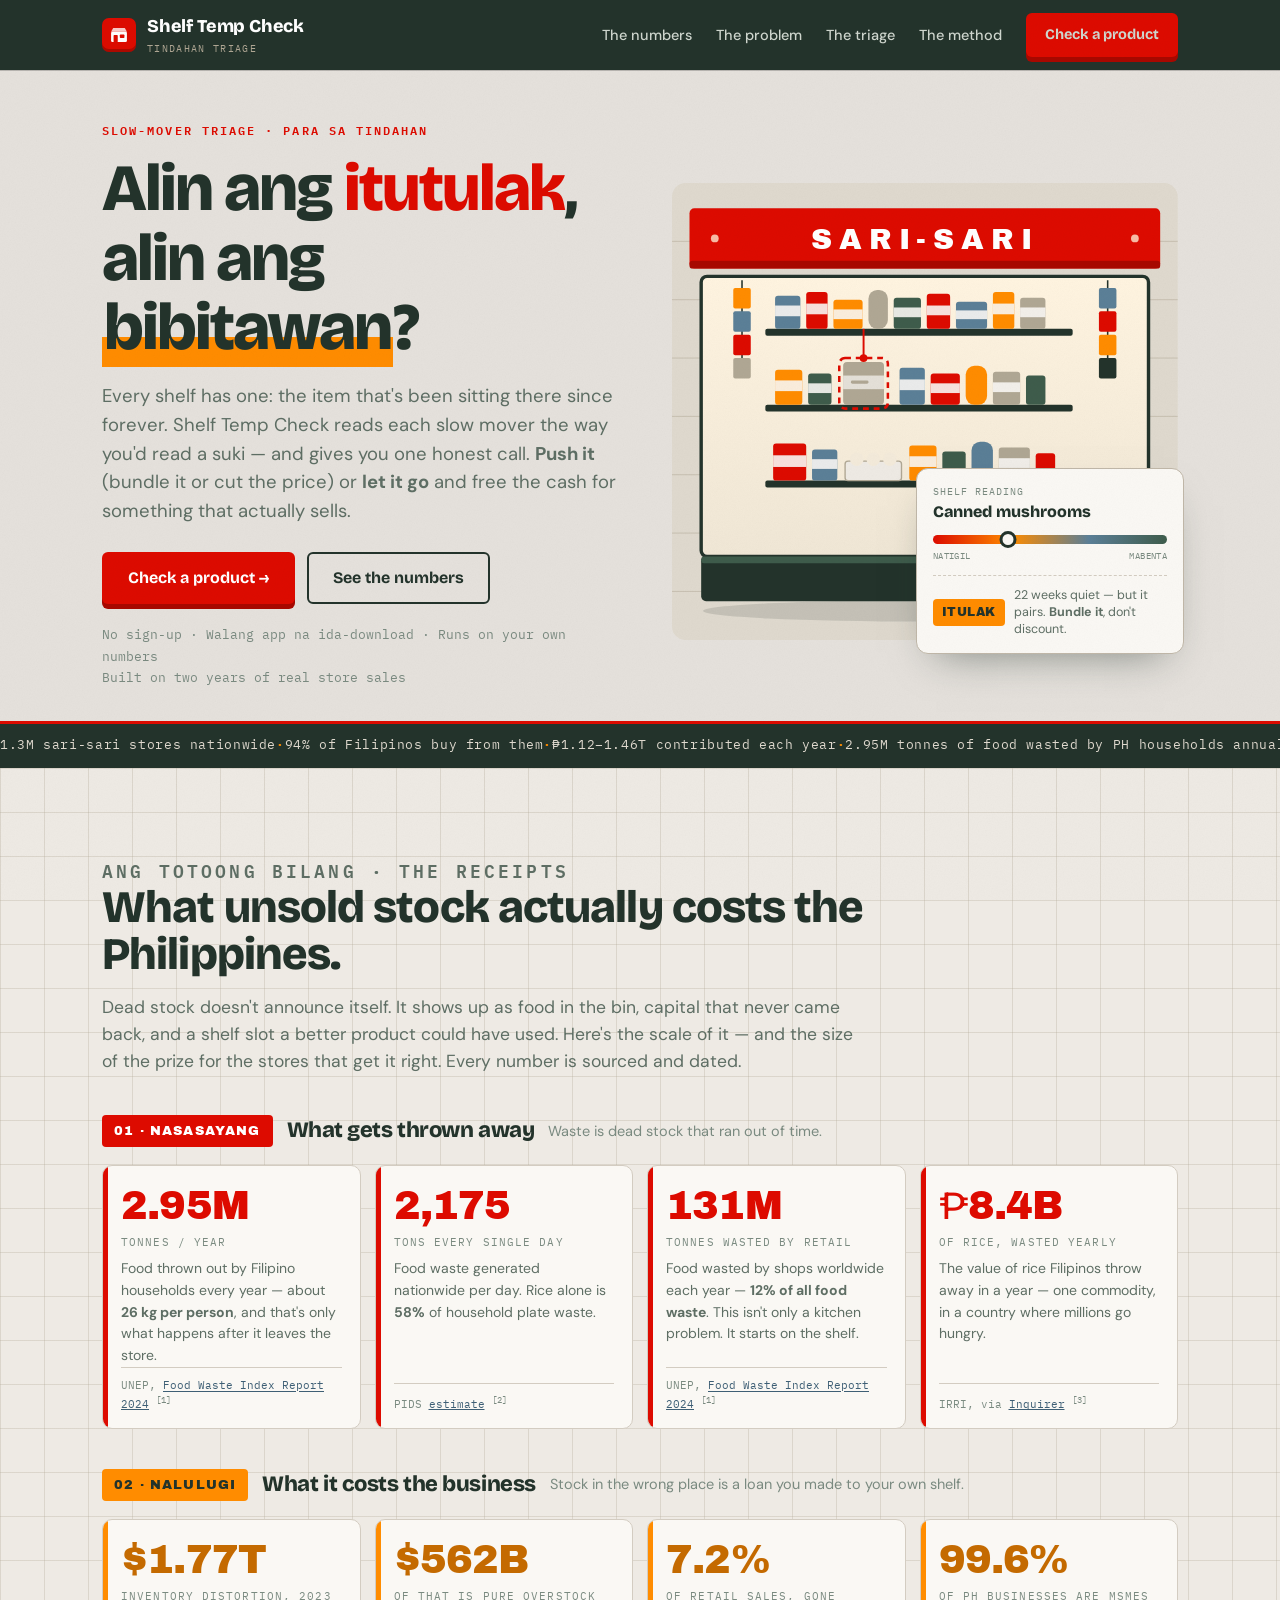
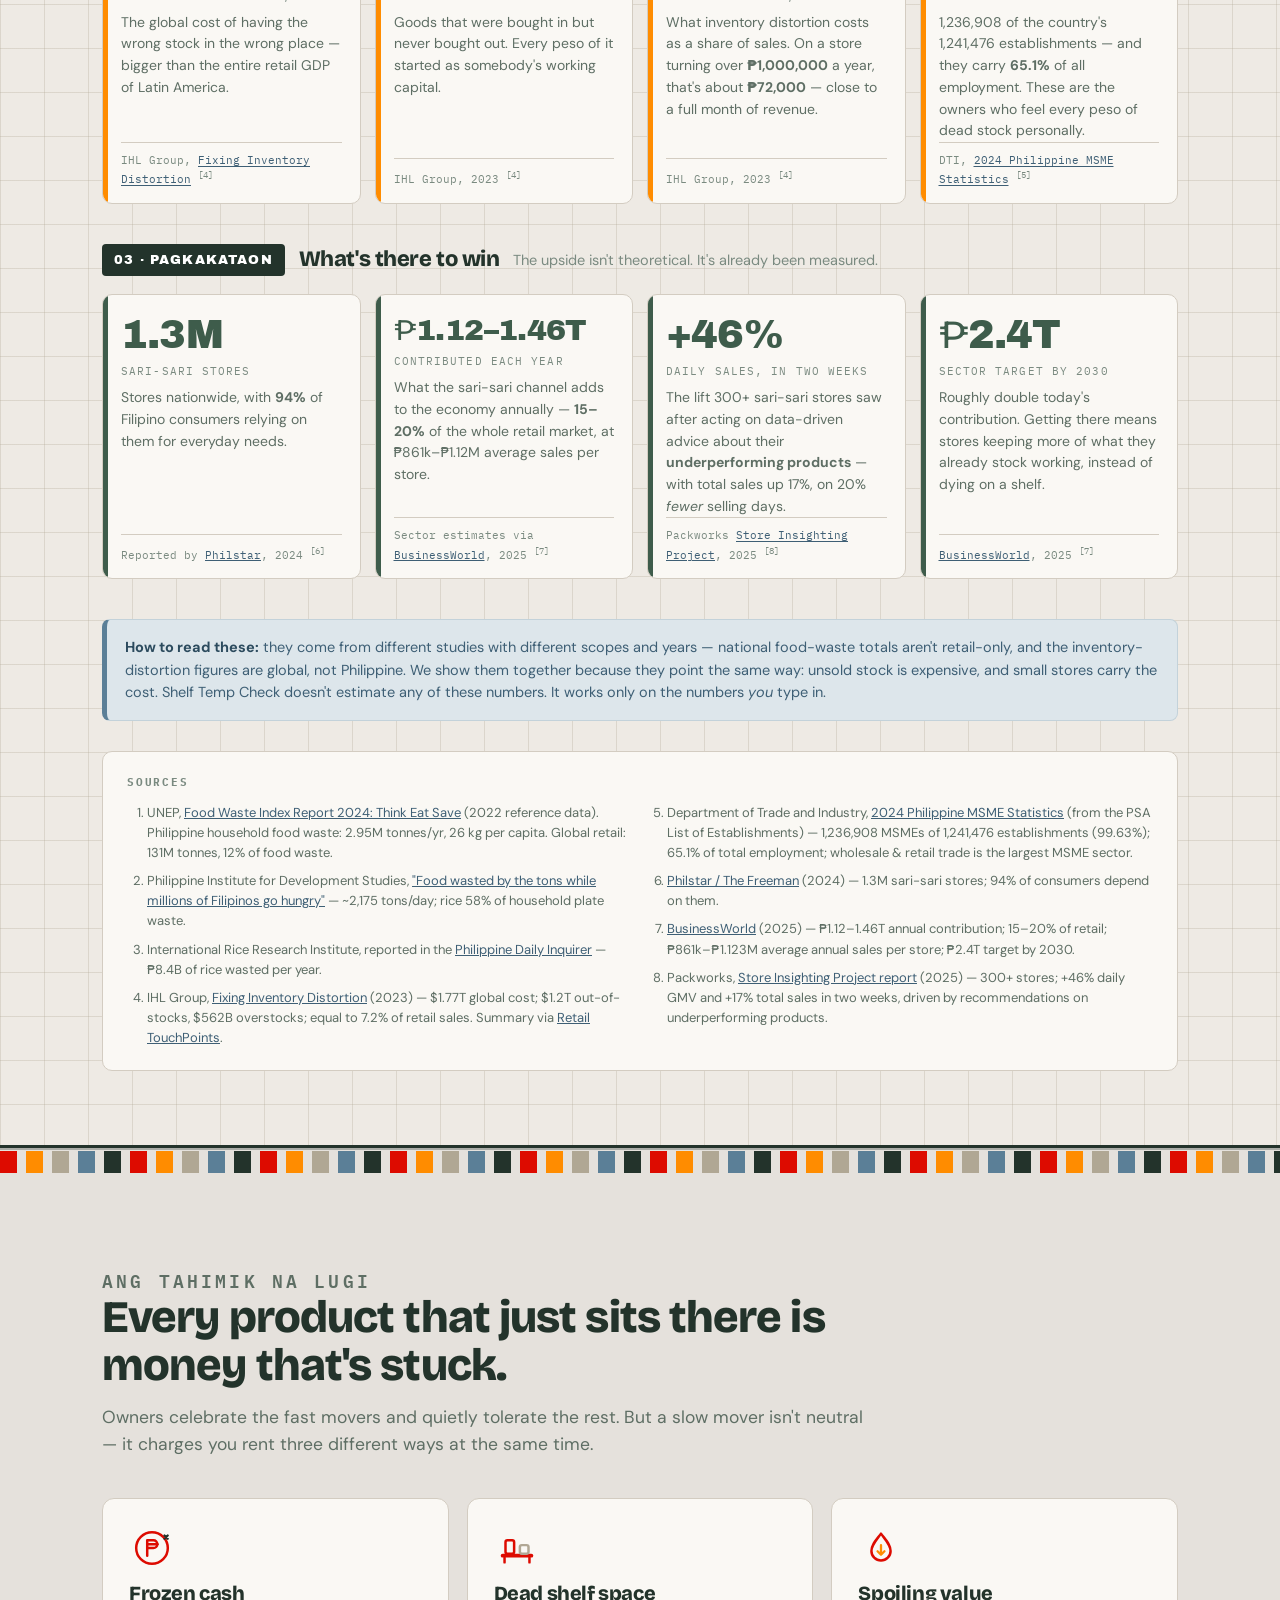
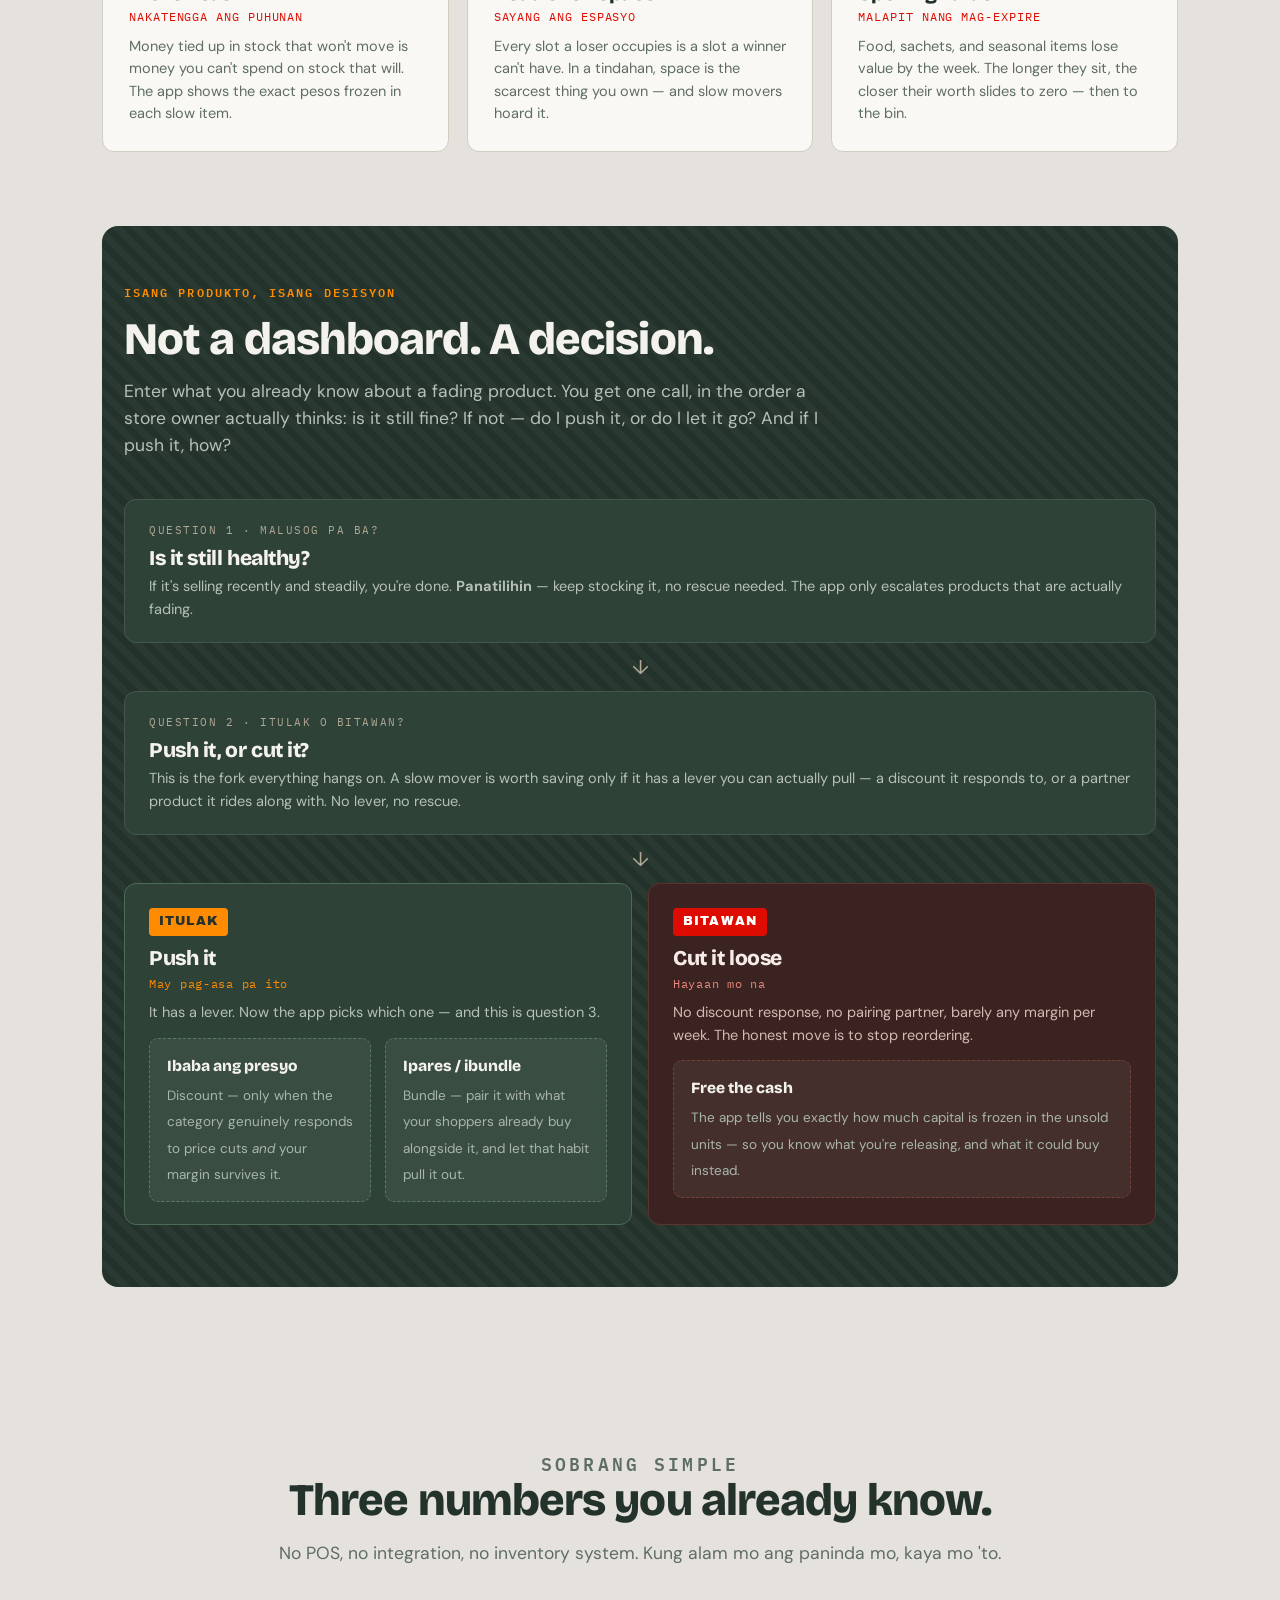
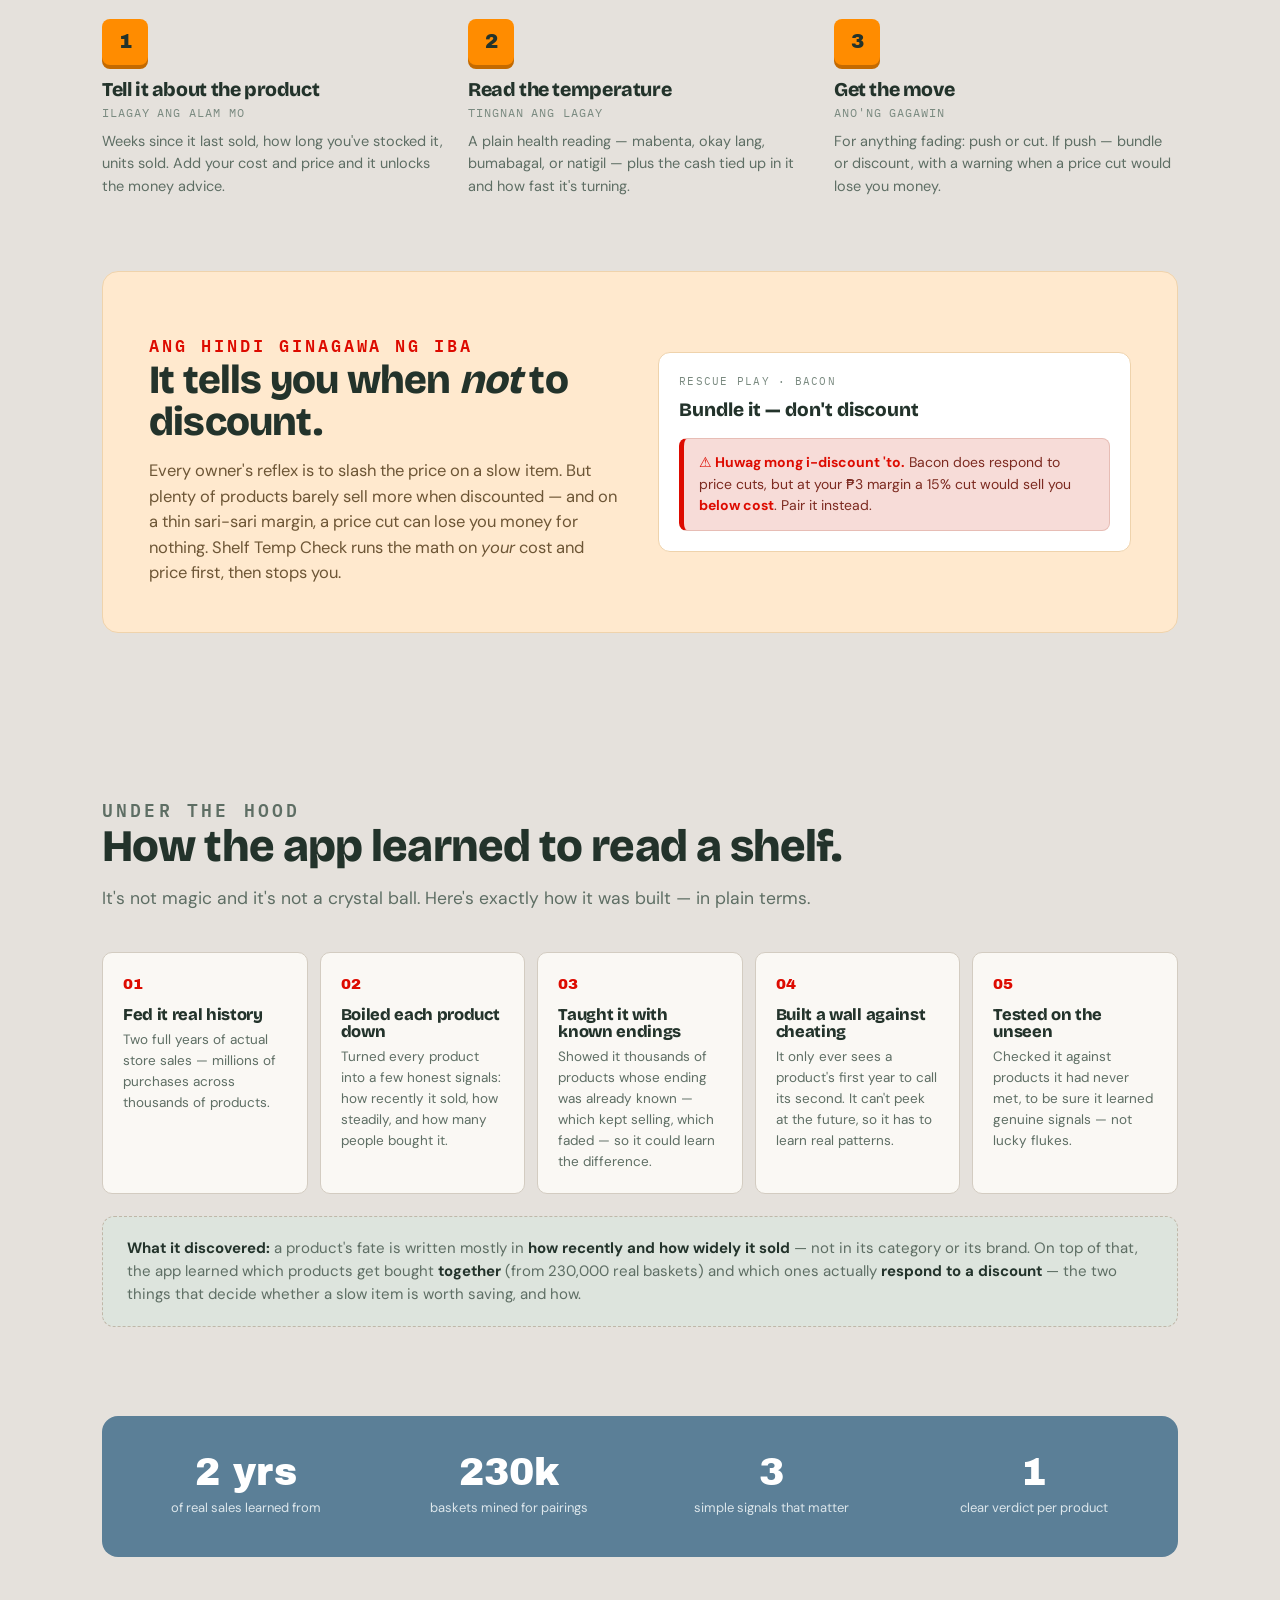
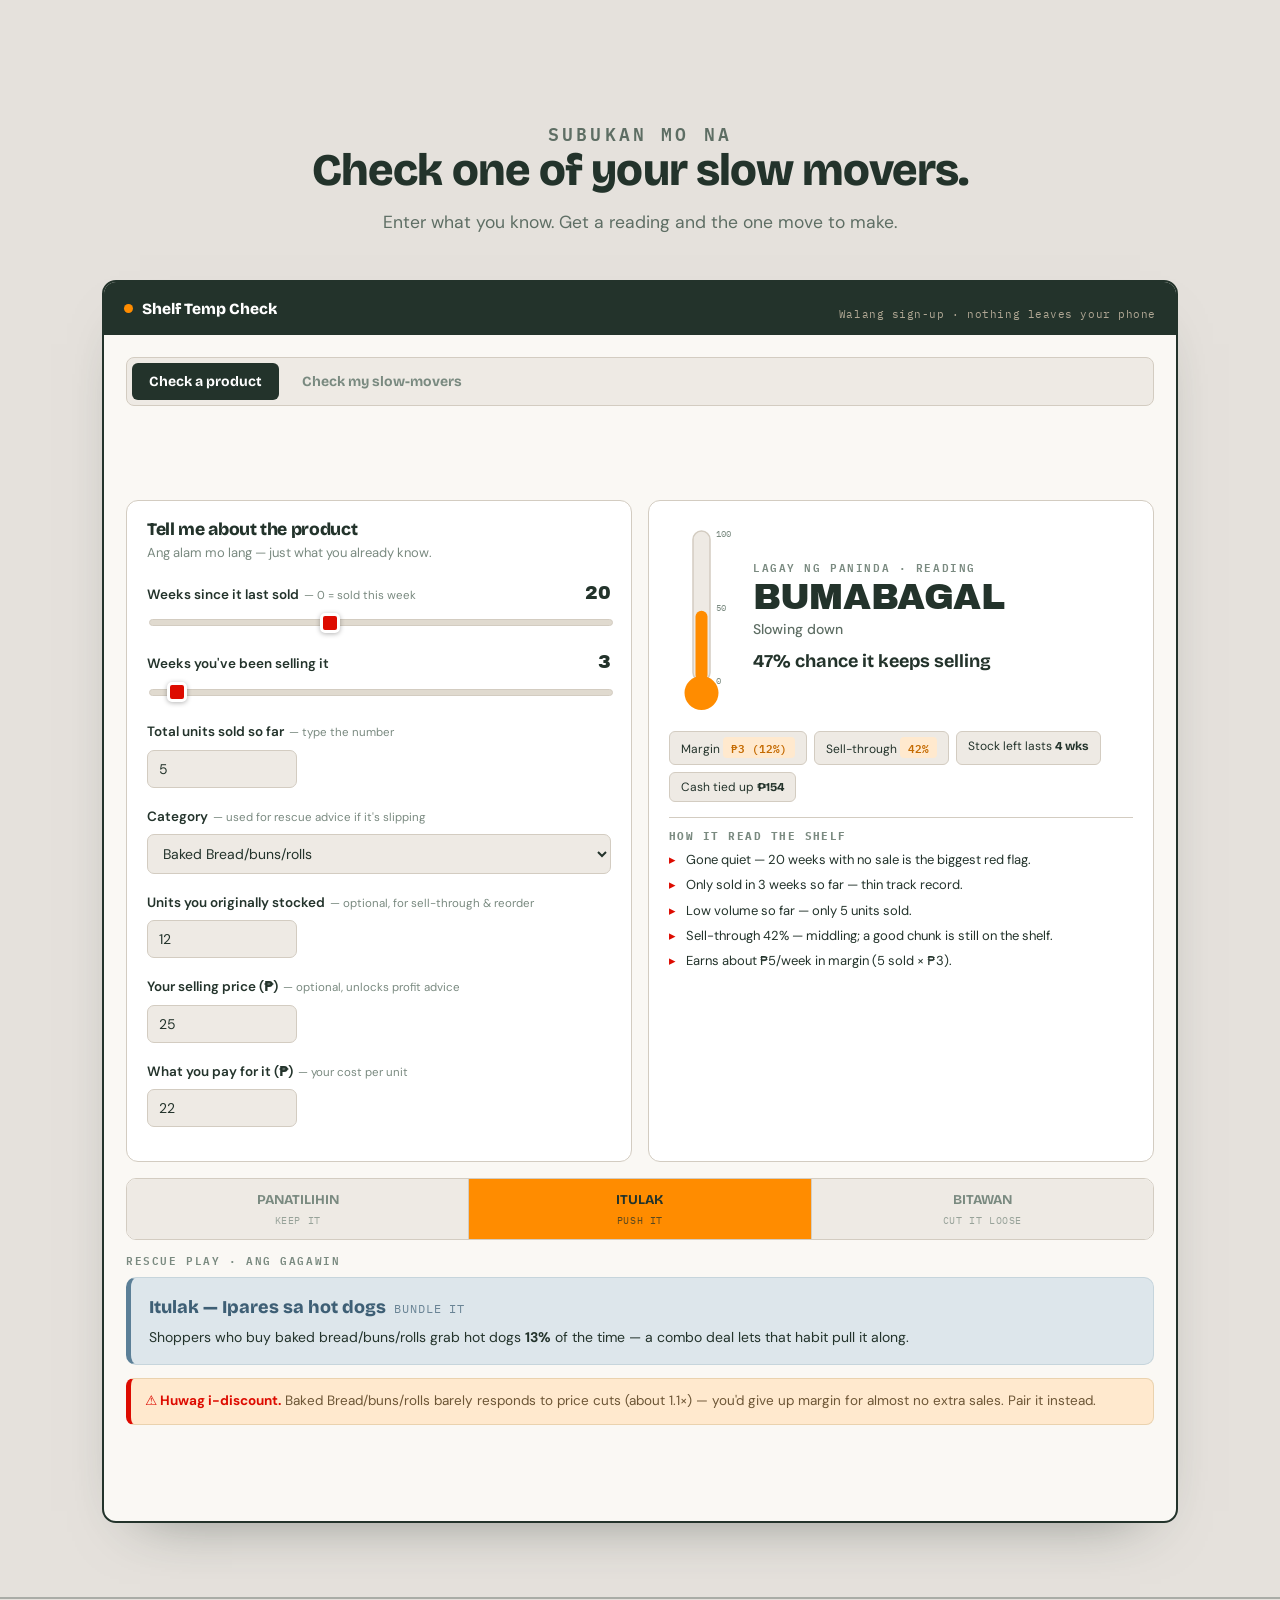
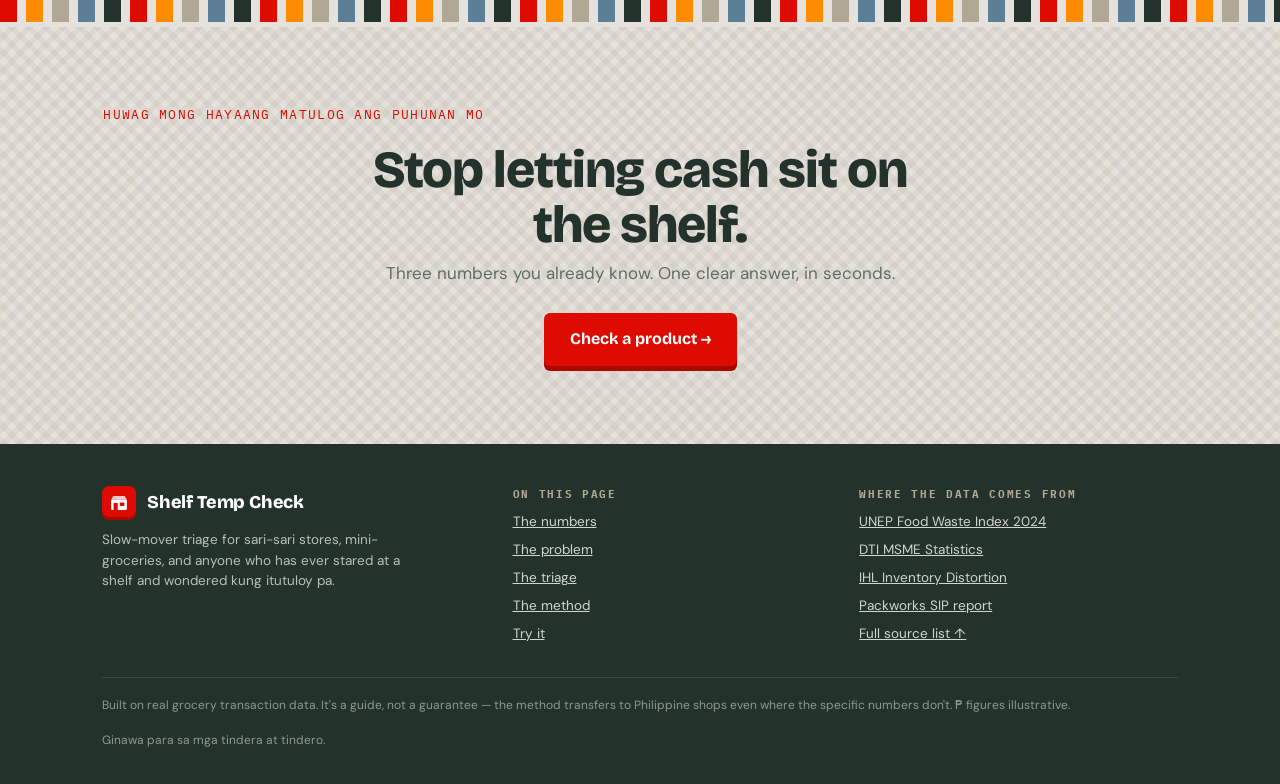
==== commit daf80f8a: "this is v4 iteration" ====
--- a/index.html
+++ b/index.html
@@ -1,364 +1,778 @@
 <!doctype html>
 <html lang="en"><head>
 <meta charset="utf-8"><meta name="viewport" content="width=device-width, initial-scale=1">
-<title>Shelf Temp Check — keep your shelf healthy</title>
+<title>Shelf Temp Check — itulak o bitawan?</title>
+<meta name="description" content="Slow-mover triage for sari-sari stores and small groceries. One clear call per product: push it (bundle or discount) or cut it loose.">
 <link rel="preconnect" href="https://fonts.googleapis.com">
 <link rel="preconnect" href="https://fonts.gstatic.com" crossorigin>
-<link href="https://fonts.googleapis.com/css2?family=Bricolage+Grotesque:opsz,wght@12..96,500;12..96,600;12..96,700;12..96,800&family=DM+Sans:opsz,wght@9..40,400;9..40,500;9..40,600&family=IBM+Plex+Mono:wght@500&display=swap" rel="stylesheet">
+<link href="https://fonts.googleapis.com/css2?family=Archivo+Black&family=Bricolage+Grotesque:opsz,wght@12..96,600;12..96,700;12..96,800&family=DM+Sans:opsz,wght@9..40,400;9..40,500;9..40,600;9..40,700&family=IBM+Plex+Mono:wght@400;500;600&display=swap" rel="stylesheet">
 <style>
-.grain{position:fixed;inset:0;width:100%;height:100%;pointer-events:none;opacity:.045;mix-blend-mode:multiply;z-index:60}
-.hero-art{position:relative;z-index:1}
-.shelf-scene{width:100%;height:auto;display:block;overflow:visible}
-.brand .mark svg,.sitefoot .mark svg{width:19px;height:19px;display:block}
-.cost .ic-cost{width:48px;height:48px;margin-bottom:6px}
-.cost .ic-cost svg{width:48px;height:48px;display:block}
-:root{--paper:#eef4e6;}
+/* ============================================================
+   MANILA PALETTE — sari-sari shelf triage
+   ============================================================ */
 :root{
-  --paper:#eef4e6; --card:#fbfcf6; --ink:#123626; --ink-soft:#4a6154;
-  --leaf:#3e9b4f; --leaf-deep:#1c6236; --sprout:#8ec63f;
-  --honey:#e7a52b; --honey-soft:#faf0d6; --tomato:#cb4b2e; --tomato-soft:#f6e3dd; --line:#d6e1c9;
+  /* palette, straight off the Manila swatch */
+  --red:#DD0B00;        --red-soft:#F7DCD8;   --red-deep:#A80800;
+  --orange:#FF8C00;     --orange-soft:#FFE9CE; --orange-deep:#C46A00;
+  --taupe:#B0A794;      --taupe-soft:#E0DACF;
+  --blue:#5B7F97;       --blue-soft:#DDE6EB;  --blue-deep:#3E5F75;
+  --forest:#23332B;     --forest-2:#3E5C4B;   --forest-soft:#DDE4DD;
+  --paper:#E5E1DC;      --paper-2:#EEEAE4;    --card:#FAF8F4;
+
+  --ink:var(--forest);  --ink-soft:#5E6E64;   --muted:#7A8A80;
+  --line:#D3CCC1;       --line-2:#C0B7A8;
+
+  --f-display:"Archivo Black","Bricolage Grotesque",sans-serif;
+  --f-head:"Bricolage Grotesque",system-ui,sans-serif;
+  --f-body:"DM Sans",system-ui,sans-serif;
+  --f-mono:"IBM Plex Mono",ui-monospace,monospace;
 }
 *{box-sizing:border-box}
 html{scroll-behavior:smooth}
-body{margin:0;background:var(--paper);color:var(--ink);font-family:"DM Sans",system-ui,sans-serif;font-size:17px;line-height:1.55;-webkit-font-smoothing:antialiased}
-.wrap{max-width:1080px;margin:0 auto;padding:0 24px}
-h1,h2,h3{font-family:"Bricolage Grotesque",sans-serif;font-weight:700;letter-spacing:-.02em;line-height:1.04;margin:0}
-.eyebrow{font-family:"IBM Plex Mono",monospace;font-size:12px;letter-spacing:.16em;text-transform:uppercase;color:var(--leaf-deep);margin:0 0 14px}
-.accent{color:var(--leaf)}
+body{margin:0;background:var(--paper);color:var(--ink);font-family:var(--f-body);font-size:17px;line-height:1.55;-webkit-font-smoothing:antialiased}
+img,svg{max-width:100%}
 a{color:inherit}
-.leaf{width:20px;height:20px;display:inline-block;vertical-align:middle}
-.btn{display:inline-block;font-family:"Bricolage Grotesque";font-weight:600;font-size:16px;text-decoration:none;padding:14px 26px;border-radius:100px;transition:transform .15s,box-shadow .15s;cursor:pointer;border:none}
-.btn-leaf{background:var(--leaf);color:#fff;box-shadow:0 6px 0 var(--leaf-deep)}
-.btn-leaf:hover{transform:translateY(-2px);box-shadow:0 8px 0 var(--leaf-deep)}
+h1,h2,h3{font-family:var(--f-head);font-weight:800;letter-spacing:-.02em;line-height:1.05;margin:0}
+.wrap{max-width:1120px;margin:0 auto;padding:0 22px}
+.grain{position:fixed;inset:0;width:100%;height:100%;pointer-events:none;opacity:.05;mix-blend-mode:multiply;z-index:60}
+:focus-visible{outline:3px solid var(--orange);outline-offset:3px}
+::selection{background:var(--orange);color:var(--forest)}
+
+/* --- textures & motifs ------------------------------------- */
+.capiz{background-image:linear-gradient(rgba(176,167,148,.30) 1px,transparent 1px),linear-gradient(90deg,rgba(176,167,148,.30) 1px,transparent 1px);background-size:44px 44px}
+.banig{background-image:repeating-linear-gradient(45deg,rgba(176,167,148,.16) 0 6px,transparent 6px 12px),repeating-linear-gradient(-45deg,rgba(176,167,148,.16) 0 6px,transparent 6px 12px)}
+/* tingi sachet strip — the hanging strings in every sari-sari window */
+.sachets{position:relative;height:30px;margin:0;overflow:hidden}
+.sachets::before{content:"";position:absolute;inset:0 0 auto 0;height:2px;background:var(--forest);opacity:.3}
+.sachets::after{content:"";position:absolute;left:0;right:0;top:3px;height:22px;
+  background:repeating-linear-gradient(90deg,
+    var(--red) 0 17px,transparent 17px 26px,
+    var(--orange) 26px 43px,transparent 43px 52px,
+    var(--taupe) 52px 69px,transparent 69px 78px,
+    var(--blue) 78px 95px,transparent 95px 104px,
+    var(--forest) 104px 121px,transparent 121px 130px)}
+.sachets.tight::after{opacity:.85}
+
+/* --- buttons ------------------------------------------------ */
+.btn{display:inline-block;font-family:var(--f-head);font-weight:700;font-size:16px;text-decoration:none;
+  padding:14px 26px;border-radius:6px;transition:transform .14s,box-shadow .14s;cursor:pointer;border:none}
+.btn-red{background:var(--red);color:#fff;box-shadow:0 5px 0 var(--red-deep)}
+.btn-red:hover{transform:translateY(-2px);box-shadow:0 7px 0 var(--red-deep)}
+.btn-red:active{transform:translateY(2px);box-shadow:0 3px 0 var(--red-deep)}
+.btn-orange{background:var(--orange);color:var(--forest);box-shadow:0 5px 0 var(--orange-deep)}
+.btn-orange:hover{transform:translateY(-2px);box-shadow:0 7px 0 var(--orange-deep)}
 .btn-ghost{border:2px solid var(--ink);color:var(--ink);padding:12px 24px;background:transparent}
 .btn-ghost:hover{background:var(--ink);color:var(--paper)}
-:focus-visible{outline:3px solid var(--honey);outline-offset:3px}
-
-/* dark Frutin-style nav */
-.navbar{background:var(--ink)}
-.navbar nav{display:flex;align-items:center;justify-content:space-between;padding:16px 0}
-.brand{display:flex;align-items:center;gap:10px;font-family:"Bricolage Grotesque";font-weight:800;font-size:19px;color:#fff}
-.brand .mark{width:30px;height:30px;border-radius:9px;background:var(--sprout);display:grid;place-items:center;color:var(--ink);font-size:15px}
-.navlinks{display:flex;gap:26px;align-items:center;font-size:15px;font-weight:500}
-.navlinks a{text-decoration:none;color:#cfe0cd}
+
+.eyebrow{font-family:var(--f-mono);font-size:11.5px;font-weight:600;letter-spacing:.18em;text-transform:uppercase;color:var(--red);margin:0 0 14px}
+.tl{font-family:var(--f-mono);font-size:12px;letter-spacing:.06em;color:var(--muted)}
+.fil{font-style:normal;color:var(--muted);font-family:var(--f-body);font-weight:500}
+
+/* --- navbar ------------------------------------------------- */
+.navbar{background:var(--forest);position:sticky;top:0;z-index:50;box-shadow:0 1px 0 rgba(0,0,0,.2)}
+.navbar nav{display:flex;align-items:center;justify-content:space-between;gap:16px;padding:13px 0}
+.brand{display:flex;align-items:center;gap:11px;font-family:var(--f-head);font-weight:800;font-size:18px;color:#fff;text-decoration:none;letter-spacing:-.01em}
+.brand .mark{width:34px;height:34px;border-radius:7px;background:var(--red);display:grid;place-items:center;flex:none;box-shadow:inset 0 -3px 0 rgba(0,0,0,.22)}
+.brand .mark svg{width:20px;height:20px;display:block}
+.brand small{display:block;font-family:var(--f-mono);font-weight:400;font-size:9.5px;letter-spacing:.14em;text-transform:uppercase;color:var(--taupe);margin-top:1px}
+.navlinks{display:flex;gap:24px;align-items:center;font-size:14.5px;font-weight:500}
+.navlinks a{text-decoration:none;color:#CFD6CE}
 .navlinks a:hover{color:#fff}
-.navlinks .btn{color:var(--ink);box-shadow:0 4px 0 #6ba32c}
-@media(max-width:760px){.navlinks a:not(.btn){display:none}}
-
-.hero{display:grid;grid-template-columns:1.08fr .92fr;gap:48px;align-items:center;padding:56px 0 76px;position:relative}
-@media(max-width:860px){.hero{grid-template-columns:1fr;gap:36px}}
-.hero h1{font-size:clamp(40px,6.6vw,70px)}
-.hero .lead{font-size:19px;color:var(--ink-soft);max-width:44ch;margin:22px 0 30px}
-.hero .cta{display:flex;gap:14px;flex-wrap:wrap;align-items:center}
-.hero .trust{margin-top:22px;font-size:13.5px;color:var(--ink-soft);font-family:"IBM Plex Mono"}
-.hero .leaf{position:absolute;color:var(--sprout);opacity:.5}
-.blob{position:absolute;z-index:0;opacity:.5;pointer-events:none}
-
-.healthcard{background:var(--card);border:1px solid var(--line);border-radius:26px;padding:26px;box-shadow:0 30px 70px -34px rgba(18,54,38,.5);position:relative;z-index:1}
-.healthcard .tag{font-family:"IBM Plex Mono";font-size:11px;letter-spacing:.1em;text-transform:uppercase;color:var(--ink-soft)}
-.healthcard .pname{font-family:"Bricolage Grotesque";font-weight:700;font-size:22px;margin:2px 0 18px}
-.meter{height:16px;border-radius:100px;background:linear-gradient(90deg,var(--tomato),var(--honey),var(--leaf));position:relative;margin:8px 0 6px}
-.meter .pin{position:absolute;top:-7px;width:30px;height:30px;border-radius:50%;background:#fff;border:4px solid var(--leaf-deep);transform:translateX(-50%);box-shadow:0 4px 10px rgba(0,0,0,.15)}
-.meter-scale{display:flex;justify-content:space-between;font-family:"IBM Plex Mono";font-size:10.5px;color:var(--ink-soft);margin-bottom:20px}
-.pill{display:inline-flex;align-items:center;gap:8px;font-family:"Bricolage Grotesque";font-weight:700;font-size:15px;padding:8px 15px;border-radius:100px}
-.pill.warn{background:var(--honey-soft);color:#9c6b12}
-.rescue-row{margin-top:18px;padding-top:18px;border-top:1px dashed var(--line);display:flex;gap:12px;align-items:flex-start}
-.rescue-row .ic{width:34px;height:34px;border-radius:10px;background:#eaf5e7;display:grid;place-items:center;flex:none;font-size:17px}
-.rescue-row b{font-family:"Bricolage Grotesque"}
-.rescue-row .d{font-size:14px;color:var(--ink-soft)}
-
-section{padding:76px 0;position:relative}
-.sec-head{max-width:62ch;margin-bottom:44px}
-.sec-head.center{margin:0 auto 46px;text-align:center}
-.sec-head h2{font-size:clamp(30px,4.6vw,46px)}
-.sec-head p{color:var(--ink-soft);font-size:18px;margin:16px 0 0}
-
-.grid3{display:grid;grid-template-columns:repeat(3,1fr);gap:20px}
-@media(max-width:820px){.grid3{grid-template-columns:1fr}}
-.cost{background:var(--card);border:1px solid var(--line);border-radius:20px;padding:28px}
-.cost .n{font-family:"Bricolage Grotesque";font-weight:800;font-size:34px;color:var(--tomato);line-height:1}
-.cost h3{font-size:20px;margin:14px 0 8px}
-.cost p{color:var(--ink-soft);font-size:15px;margin:0}
-
-.dark{background:var(--ink);border-radius:36px;padding:66px 0;overflow:hidden}
-.dark .eyebrow{color:var(--sprout)}
-.dark h2{color:#f4faf0;font-size:clamp(30px,4.6vw,46px)}
-.dark .sub{color:#b6ccbd;max-width:56ch;margin:16px 0 44px;font-size:18px}
-.plays{display:grid;grid-template-columns:repeat(3,1fr);gap:18px}
-@media(max-width:820px){.plays{grid-template-columns:1fr}}
-.play{background:#194831;border:1px solid #2b6144;border-radius:20px;padding:26px}
-.play .k{font-family:"IBM Plex Mono";font-size:11px;letter-spacing:.12em;text-transform:uppercase;color:var(--sprout)}
-.play h3{color:#f4faf0;font-size:22px;margin:8px 0 10px}
-.play p{color:#b6ccbd;font-size:14.5px;margin:0}
-.play.retire .k{color:var(--honey)}
-
-.steps{display:grid;grid-template-columns:repeat(3,1fr);gap:24px}
-@media(max-width:820px){.steps{grid-template-columns:1fr}}
-.step .b{width:44px;height:44px;border-radius:14px;background:var(--sprout);color:var(--ink);display:grid;place-items:center;font-family:"Bricolage Grotesque";font-weight:800;font-size:20px;margin-bottom:16px}
-.step h3{font-size:20px;margin:0 0 8px}
-.step p{color:var(--ink-soft);font-size:15px;margin:0}
-
-.uvp{background:var(--honey-soft);border:1px solid #ecd9a6;border-radius:28px;padding:52px;display:grid;grid-template-columns:1fr 1fr;gap:40px;align-items:center}
-@media(max-width:820px){.uvp{grid-template-columns:1fr;padding:34px}}
-.uvp .eyebrow{color:#9c6b12}
-.uvp h2{font-size:clamp(28px,4vw,40px)}
-.uvp p{color:#6b5a2e;margin:16px 0 0;font-size:17px}
-.uvp .demo{background:#fff;border:1px solid #ecd9a6;border-radius:18px;padding:22px}
-.uvp .demo .warnbox{background:var(--tomato-soft);border:1px solid #e6bfb3;border-radius:12px;padding:14px 16px;font-size:14.5px;color:#7a3320}
-.uvp .demo .warnbox b{color:var(--tomato)}
-
-/* model story */
-.story{display:grid;grid-template-columns:repeat(5,1fr);gap:14px;counter-reset:st}
-@media(max-width:900px){.story{grid-template-columns:1fr 1fr}}
+@media(max-width:880px){.navlinks a:not(.btn){display:none}}
+.navlinks .btn{white-space:nowrap}
+.cta-short{display:none}
+@media(max-width:560px){.brand{font-size:16px;gap:9px}.brand small{display:none}
+  .brand .mark{width:30px;height:30px}
+  .navlinks .btn{padding:10px 15px!important;font-size:13.5px!important}}
+@media(max-width:430px){.brand{font-size:15px}.cta-long{display:none}.cta-short{display:inline}}
+
+/* --- hero --------------------------------------------------- */
+.hero{display:grid;grid-template-columns:1.02fr .98fr;gap:44px;align-items:center;padding:52px 0 20px}
+@media(max-width:900px){.hero{grid-template-columns:1fr;gap:28px;padding-top:36px}}
+.hero h1{font-size:clamp(38px,6.2vw,66px);letter-spacing:-.03em}
+.hero h1 .u{background:linear-gradient(transparent 62%,var(--orange) 62%);padding:0 2px}
+.hero h1 .r{color:var(--red)}
+.hero .lead{font-size:18.5px;color:var(--ink-soft);max-width:46ch;margin:20px 0 26px}
+.hero .cta{display:flex;gap:12px;flex-wrap:wrap;align-items:center}
+.hero .trust{margin-top:20px;font-family:var(--f-mono);font-size:12.5px;color:var(--muted);line-height:1.7}
+.hero-art{position:relative}
+.hero-art svg{display:block;width:100%;height:auto}
+/* floating triage card over the storefront */
+.floatcard{position:absolute;right:-6px;bottom:-14px;width:min(268px,74%);background:var(--card);
+  border:1.5px solid var(--line-2);border-radius:12px;padding:15px 16px;box-shadow:0 18px 40px -20px rgba(35,51,43,.55);}
+.floatcard .hd{display:flex;justify-content:space-between;align-items:baseline;gap:8px}
+.floatcard .nm{font-family:var(--f-head);font-weight:800;font-size:16px}
+.floatcard .st{font-family:var(--f-mono);font-size:10px;letter-spacing:.1em;text-transform:uppercase;color:var(--muted)}
+.floatcard .bar{height:9px;border-radius:5px;margin:11px 0 5px;background:linear-gradient(90deg,var(--red),var(--orange),var(--blue),var(--forest-2));position:relative}
+.floatcard .bar i{position:absolute;top:-4px;left:32%;width:17px;height:17px;border-radius:50%;background:var(--card);border:3.5px solid var(--forest);transform:translateX(-50%)}
+.floatcard .sc{display:flex;justify-content:space-between;font-family:var(--f-mono);font-size:9px;color:var(--muted);letter-spacing:.04em}
+.floatcard .verd{margin-top:12px;padding-top:11px;border-top:1px dashed var(--line);display:flex;gap:9px;align-items:center}
+.floatcard .verd .tag{font-family:var(--f-display);font-size:12px;letter-spacing:.04em;color:#fff;background:var(--orange);color:var(--forest);padding:4px 9px;border-radius:4px}
+.floatcard .verd p{margin:0;font-size:12.5px;color:var(--ink-soft);line-height:1.35}
+@media(max-width:900px){.floatcard{position:static;width:100%;margin-top:14px}}
+
+/* --- ticker ------------------------------------------------- */
+.ticker{background:var(--forest);color:var(--taupe-soft);overflow:hidden;border-top:3px solid var(--red)}
+.ticker .in{display:flex;gap:38px;white-space:nowrap;padding:11px 0;font-family:var(--f-mono);font-size:12.5px;letter-spacing:.05em;animation:slide 42s linear infinite}
+.ticker b{color:var(--orange);font-weight:600}
+@keyframes slide{from{transform:translateX(0)}to{transform:translateX(-50%)}}
+@media(prefers-reduced-motion:reduce){.ticker .in{animation:none;flex-wrap:wrap;white-space:normal}}
+
+section{padding:74px 0;position:relative}
+.sec-head{max-width:64ch;margin-bottom:40px}
+.sec-head.center{margin:0 auto 44px;text-align:center}
+.sec-head h2{font-size:clamp(29px,4.4vw,45px)}
+.sec-head p{color:var(--ink-soft);font-size:17.5px;margin:15px 0 0}
+.rule{height:3px;background:var(--forest);opacity:.12;margin:0}
+
+/* --- PH statistics ------------------------------------------ */
+#numbers{background-color:var(--paper-2);border-top:3px solid var(--forest);border-bottom:3px solid var(--forest)}
+.statgroup{margin-bottom:40px}
+.grouphd{display:flex;align-items:center;gap:14px;margin-bottom:18px;flex-wrap:wrap}
+.grouphd .kicker{font-family:var(--f-display);font-size:13px;letter-spacing:.09em;color:#fff;padding:6px 12px;border-radius:4px}
+.grouphd .kicker.waste{background:var(--red)}
+.grouphd .kicker.loss{background:var(--orange);color:var(--forest)}
+.grouphd .kicker.opp{background:var(--forest)}
+.grouphd h3{font-size:22px}
+.grouphd .sub{color:var(--muted);font-size:14.5px;margin:0}
+.statgrid{display:grid;grid-template-columns:repeat(4,1fr);gap:14px}
+@media(max-width:960px){.statgrid{grid-template-columns:repeat(2,1fr)}}
+@media(max-width:520px){.statgrid{grid-template-columns:1fr}}
+.stat{background:var(--card);border:1.5px solid var(--line);border-radius:10px;padding:20px 18px 16px;position:relative;overflow:hidden;display:flex;flex-direction:column}
+.stat::before{content:"";position:absolute;left:0;top:0;bottom:0;width:5px}
+.stat.waste::before{background:var(--red)}
+.stat.loss::before{background:var(--orange)}
+.stat.opp::before{background:var(--forest-2)}
+.stat .n{font-family:var(--f-display);font-size:clamp(30px,4.2vw,40px);line-height:1;letter-spacing:-.02em}
+.stat .n.long{font-size:clamp(24px,3.1vw,30px)}
+.stat.waste .n{color:var(--red)}
+.stat.loss .n{color:var(--orange-deep)}
+.stat.opp .n{color:var(--forest-2)}
+.stat .u{font-family:var(--f-mono);font-size:11px;letter-spacing:.1em;text-transform:uppercase;color:var(--muted);margin:8px 0 7px}
+.stat p{font-size:14px;color:var(--ink-soft);margin:0}
+.stat .src{margin-top:auto;padding-top:11px;padding-top:9px;border-top:1px solid var(--line);font-family:var(--f-mono);font-size:10.5px;color:var(--muted)}
+.stat .src a{color:var(--blue-deep);text-decoration:underline;text-underline-offset:2px}
+.stat .src a:hover{color:var(--red)}
+.readnote{background:var(--blue-soft);border:1.5px solid #C3D2DA;border-left:5px solid var(--blue);border-radius:8px;padding:16px 18px;font-size:14.5px;color:var(--blue-deep);margin-top:6px}
+.readnote b{color:#2C4B5E}
+.sources{margin-top:30px;background:var(--card);border:1.5px solid var(--line);border-radius:10px;padding:22px 24px}
+.sources h4{font-family:var(--f-mono);font-size:11px;letter-spacing:.16em;text-transform:uppercase;color:var(--muted);margin:0 0 12px}
+.sources ol{margin:0;padding-left:20px;columns:2;column-gap:34px}
+@media(max-width:760px){.sources ol{columns:1}}
+.sources li{font-size:13px;color:var(--ink-soft);margin-bottom:8px;break-inside:avoid}
+.sources a{color:var(--blue-deep)}
+.sources a:hover{color:var(--red)}
+
+/* --- cost cards --------------------------------------------- */
+.grid3{display:grid;grid-template-columns:repeat(3,1fr);gap:18px}
+@media(max-width:860px){.grid3{grid-template-columns:1fr}}
+.cost{background:var(--card);border:1.5px solid var(--line);border-radius:12px;padding:26px;position:relative}
+.cost .ic-cost{width:46px;height:46px;margin-bottom:12px}
+.cost .ic-cost svg{width:46px;height:46px;display:block}
+.cost h3{font-size:20px;margin:0 0 4px}
+.cost .tag-fil{font-family:var(--f-mono);font-size:11.5px;letter-spacing:.08em;text-transform:uppercase;color:var(--red);margin:0 0 9px}
+.cost p{color:var(--ink-soft);font-size:14.5px;margin:0}
+
+/* --- triage (dark) ------------------------------------------ */
+.dark{background:var(--forest);border-radius:16px;padding:58px 0 62px;overflow:hidden;position:relative}
+.dark::after{content:"";position:absolute;inset:0;pointer-events:none;
+  background-image:repeating-linear-gradient(45deg,rgba(255,255,255,.03) 0 7px,transparent 7px 14px)}
+.dark .wrap{position:relative;z-index:1}
+.dark .eyebrow{color:var(--orange)}
+.dark h2{color:#F4F2ED;font-size:clamp(29px,4.4vw,45px)}
+.dark .sub{color:#B6C0B7;max-width:58ch;margin:15px 0 40px;font-size:17.5px}
+
+.triage{display:grid;grid-template-columns:1fr;gap:16px}
+.tnode{background:#2E4238;border:1.5px solid #435849;border-radius:12px;padding:22px 24px}
+.tnode .q{font-family:var(--f-mono);font-size:11px;letter-spacing:.14em;text-transform:uppercase;color:var(--taupe);margin:0 0 8px}
+.tnode h3{color:#F4F2ED;font-size:21px;margin:0 0 6px}
+.tnode p{color:#B6C0B7;font-size:14.5px;margin:0}
+.tsplit{display:grid;grid-template-columns:1fr 1fr;gap:16px}
+@media(max-width:760px){.tsplit{grid-template-columns:1fr}}
+.tcard{border-radius:12px;padding:22px 24px;border:1.5px solid transparent}
+.tcard .k{font-family:var(--f-display);font-size:12.5px;letter-spacing:.09em;padding:4px 10px;border-radius:4px;display:inline-block;margin-bottom:11px}
+.tcard h3{font-size:21px;margin:0 0 6px}
+.tcard .fil-sub{font-family:var(--f-mono);font-size:12px;letter-spacing:.06em;margin:0 0 8px}
+.tcard p{font-size:14.5px;margin:0}
+.tcard.push{background:#2E4238;border-color:#4C6B57}
+.tcard.push .k{background:var(--orange);color:var(--forest)}
+.tcard.push h3{color:#F4F2ED} .tcard.push p{color:#B6C0B7} .tcard.push .fil-sub{color:var(--orange)}
+.tcard.cut{background:#3A2320;border-color:#5E332C}
+.tcard.cut .k{background:var(--red);color:#fff}
+.tcard.cut h3{color:#F6EBE8} .tcard.cut p{color:#D3B9B3} .tcard.cut .fil-sub{color:#E9897C}
+.tsub{display:grid;grid-template-columns:1fr 1fr;gap:14px;margin-top:14px}
+@media(max-width:560px){.tsub{grid-template-columns:1fr}}
+.tsub .b{background:rgba(255,255,255,.06);border:1px dashed #5B7A66;border-radius:9px;padding:15px 17px}
+.tsub .b b{display:block;font-family:var(--f-head);font-weight:800;color:#F4F2ED;font-size:15.5px;margin-bottom:3px}
+.tsub .b span{color:#A9B5AB;font-size:13.5px}
+.arrowdown{text-align:center;color:var(--taupe);font-size:20px;line-height:1;margin:-2px 0}
+
+/* --- steps -------------------------------------------------- */
+.steps{display:grid;grid-template-columns:repeat(3,1fr);gap:22px}
+@media(max-width:860px){.steps{grid-template-columns:1fr}}
+.step{position:relative;padding-top:8px}
+.step .b{width:46px;height:46px;border-radius:8px;background:var(--orange);color:var(--forest);display:grid;place-items:center;
+  font-family:var(--f-display);font-size:20px;margin-bottom:15px;box-shadow:0 4px 0 var(--orange-deep)}
+.step h3{font-size:19.5px;margin:0 0 4px}
+.step .tag-fil{font-family:var(--f-mono);font-size:11.5px;letter-spacing:.08em;text-transform:uppercase;color:var(--muted);margin:0 0 8px}
+.step p{color:var(--ink-soft);font-size:14.5px;margin:0}
+
+/* --- UVP ---------------------------------------------------- */
+.uvp{background:var(--orange-soft);border:1.5px solid #EFD3AC;border-radius:16px;padding:46px;display:grid;grid-template-columns:1fr 1fr;gap:36px;align-items:center}
+@media(max-width:860px){.uvp{grid-template-columns:1fr;padding:30px}}
+.uvp .eyebrow{color:var(--red)}
+.uvp h2{font-size:clamp(27px,3.8vw,40px)}
+.uvp p{color:#6D5636;margin:15px 0 0;font-size:16.5px}
+.uvp .demo{background:#fff;border:1.5px solid #EFD3AC;border-radius:12px;padding:20px}
+.uvp .demo .warnbox{background:var(--red-soft);border:1.5px solid #E7BDB5;border-left:5px solid var(--red);border-radius:8px;padding:13px 15px;font-size:14px;color:#7C2A20}
+.uvp .demo .warnbox b{color:var(--red)}
+
+/* --- method ------------------------------------------------- */
+.story{display:grid;grid-template-columns:repeat(5,1fr);gap:12px}
+@media(max-width:980px){.story{grid-template-columns:1fr 1fr}}
 @media(max-width:560px){.story{grid-template-columns:1fr}}
-.stepcard{background:var(--card);border:1px solid var(--line);border-radius:18px;padding:22px}
-.stepcard .num{font-family:"IBM Plex Mono";font-size:13px;color:var(--leaf)}
-.stepcard h3{font-size:17px;margin:10px 0 8px}
-.stepcard p{color:var(--ink-soft);font-size:14px;margin:0}
-.discovered{margin-top:24px;background:#e6efdb;border:1px dashed var(--line);border-radius:16px;padding:20px 24px;font-size:15.5px;color:var(--ink-soft)}
+.stepcard{background:var(--card);border:1.5px solid var(--line);border-radius:10px;padding:20px}
+.stepcard .num{font-family:var(--f-display);font-size:15px;color:var(--red)}
+.stepcard h3{font-size:16.5px;margin:9px 0 7px}
+.stepcard p{color:var(--ink-soft);font-size:13.5px;margin:0}
+.discovered{margin-top:22px;background:var(--forest-soft);border:1.5px dashed var(--line-2);border-radius:12px;padding:20px 24px;font-size:15px;color:var(--ink-soft)}
 .discovered b{color:var(--ink)}
 
-/* stats band */
-.stats{background:var(--leaf-deep);border-radius:32px;padding:44px 0;color:#fff}
-.stats .row{display:grid;grid-template-columns:repeat(4,1fr);gap:20px;text-align:center}
-@media(max-width:720px){.stats .row{grid-template-columns:1fr 1fr;gap:28px}}
-.stats .big{font-family:"Bricolage Grotesque";font-weight:800;font-size:40px;line-height:1;color:var(--sprout)}
-.stats .lbl{font-size:13.5px;color:#cfe0cd;margin-top:6px}
-
-/* embedded app */
-#try{scroll-margin-top:12px}
-#app{background:var(--card);border:1px solid var(--line);border-radius:26px;padding:28px;box-shadow:0 30px 70px -40px rgba(18,54,38,.4);
-  --panel:#fff; --soft:#eef4e6; --ink:#123626; --line:#d6e1c9; --muted:#4a6154; --brand:#1c6236;
-  --good:#3e9b4f; --good-s:#e7f2e3; --warm:#c98a1f; --warm-s:#faf0d6; --bad:#cb4b2e; --bad-s:#f6e3dd;}
-#app .tabs{display:flex;flex-wrap:wrap;gap:6px;margin-bottom:22px}
-#app .tabs button{font-family:"Bricolage Grotesque";font-weight:600;font-size:14px;cursor:pointer;background:transparent;border:1px solid transparent;border-radius:100px;padding:10px 18px;color:var(--muted)}
-#app .tabs button:hover{background:var(--soft);color:var(--ink)}
-#app .tabs button.on{background:var(--leaf-deep);color:#fff}
+/* --- model stats band --------------------------------------- */
+.stats{background:var(--blue);border-radius:16px;padding:38px 0;color:#fff}
+.stats .row{display:grid;grid-template-columns:repeat(4,1fr);gap:18px;text-align:center}
+@media(max-width:720px){.stats .row{grid-template-columns:1fr 1fr;gap:26px}}
+.stats .big{font-family:var(--f-display);font-size:38px;line-height:1;color:#fff}
+.stats .lbl{font-size:13px;color:#DCE6EB;margin-top:6px}
+
+/* ============================================================
+   THE APP
+   ============================================================ */
+section[id],#top{scroll-margin-top:76px}
+#try{scroll-margin-top:76px}
+#app{background:var(--card);border:2px solid var(--forest);border-radius:14px;padding:0;overflow:hidden;
+  box-shadow:0 26px 60px -38px rgba(35,51,43,.6);
+  --panel:#fff; --soft:var(--paper-2); --a-line:var(--line);
+  --good:var(--forest-2); --good-s:var(--forest-soft);
+  --calm:var(--blue); --calm-s:var(--blue-soft);
+  --warm:var(--orange-deep); --warm-s:var(--orange-soft);
+  --bad:var(--red); --bad-s:var(--red-soft);}
+#app .appbar{background:var(--forest);padding:12px 20px;display:flex;align-items:center;justify-content:space-between;gap:12px;flex-wrap:wrap}
+#app .appbar .ttl{font-family:var(--f-head);font-weight:800;color:#fff;font-size:15.5px;display:flex;align-items:center;gap:9px}
+#app .appbar .ttl span{width:9px;height:9px;border-radius:50%;background:var(--orange);flex:none}
+#app .appbar .note{font-family:var(--f-mono);font-size:11px;color:var(--taupe);letter-spacing:.05em}
+#app .appbody{padding:22px}
+@media(max-width:600px){#app .appbody{padding:15px}}
+#app .tabs{display:flex;flex-wrap:wrap;gap:6px;margin-bottom:20px;background:var(--soft);padding:5px;border-radius:8px;border:1px solid var(--a-line)}
+#app .tabs button{font-family:var(--f-head);font-weight:700;font-size:14px;cursor:pointer;background:transparent;border:none;border-radius:6px;padding:10px 17px;color:var(--muted)}
+#app .tabs button:hover{color:var(--ink)}
+#app .tabs button.on{background:var(--forest);color:#fff}
 #app .tab{display:none}#app .tab.on{display:block}
-#app .card{background:var(--panel);border:1px solid var(--line);border-radius:18px;padding:22px}
-#app .grid2{display:grid;grid-template-columns:1fr 1fr;gap:18px}
-@media(max-width:760px){#app .grid2{grid-template-columns:1fr}}
-#app h2{font-family:"Bricolage Grotesque";font-size:18px;margin:0 0 4px;color:var(--ink)}
-#app .sub{color:var(--muted);font-size:13px;margin:0 0 16px}
-#app .field{margin:15px 0}
-#app .field .top{display:flex;justify-content:space-between;align-items:baseline}
-#app label{font-weight:600;font-size:13.5px;color:var(--ink);font-family:"DM Sans"}
+#app .card{background:var(--panel);border:1.5px solid var(--a-line);border-radius:12px;padding:20px}
+#app .grid2{display:grid;grid-template-columns:1fr 1fr;gap:16px}
+@media(max-width:820px){#app .grid2{grid-template-columns:1fr}}
+#app h2{font-family:var(--f-head);font-weight:800;font-size:17.5px;margin:0 0 3px;color:var(--ink)}
+#app .sub{color:var(--muted);font-size:13px;margin:0 0 15px}
+#app .field{margin:14px 0}
+#app .field .top{display:flex;justify-content:space-between;align-items:baseline;gap:10px}
+#app label{font-weight:600;font-size:13.5px;color:var(--ink);font-family:var(--f-body)}
 #app .hint{font-size:11.5px;color:var(--muted)}
-#app .val{font-family:"Bricolage Grotesque";font-weight:700;font-size:20px;color:var(--ink)}
-#app input[type=range]{-webkit-appearance:none;appearance:none;width:100%;height:6px;border-radius:4px;background:#cfe0c4;margin-top:10px;cursor:pointer}
-#app input[type=range]::-webkit-slider-thumb{-webkit-appearance:none;width:18px;height:18px;border-radius:50%;background:var(--leaf-deep);border:3px solid #fff;box-shadow:0 1px 4px rgba(0,0,0,.25)}
-#app input[type=range]::-moz-range-thumb{width:18px;height:18px;border-radius:50%;background:var(--leaf-deep);border:3px solid #fff}
-#app input[type=number],#app select{font-family:"DM Sans";font-size:14px;padding:9px 11px;border:1px solid var(--line);border-radius:10px;background:var(--soft);color:var(--ink)}
-#app .temp-wrap{display:flex;gap:20px;align-items:center}
-#app .verdict{font-family:"Bricolage Grotesque";font-weight:800;font-size:clamp(26px,6vw,40px);line-height:1;margin:0;color:var(--ink)}
-#app .verdict small{display:block;font-size:11px;font-weight:600;letter-spacing:.14em;text-transform:uppercase;color:var(--muted);margin-bottom:4px;font-family:"IBM Plex Mono"}
-#app .pbig{font-family:"Bricolage Grotesque";font-weight:700;font-size:20px;margin:10px 0 0;color:var(--ink)}
-#app .chips{display:flex;gap:8px;flex-wrap:wrap;margin-top:14px}
-#app .chip{font-size:12px;background:var(--soft);border:1px solid var(--line);border-radius:100px;padding:5px 12px;color:var(--ink)}
-#app .chip b{font-family:"Bricolage Grotesque"}
-#app .why{margin-top:16px;border-top:1px solid var(--line);padding-top:14px}
-#app .why h3{font-size:11px;letter-spacing:.1em;text-transform:uppercase;color:var(--muted);margin:0 0 8px;font-family:"IBM Plex Mono"}
-#app .why li{font-size:13px;color:var(--ink);margin:5px 0;list-style:none;padding-left:16px;position:relative}
-#app .why li::before{content:"›";position:absolute;left:0;color:var(--leaf);font-weight:700}
+#app .val{font-family:var(--f-display);font-size:19px;color:var(--ink)}
+#app input[type=range]{-webkit-appearance:none;appearance:none;width:100%;height:7px;border-radius:4px;background:var(--taupe-soft);margin-top:10px;cursor:pointer;border:1px solid var(--a-line)}
+#app input[type=range]::-webkit-slider-thumb{-webkit-appearance:none;width:20px;height:20px;border-radius:5px;background:var(--red);border:3px solid #fff;box-shadow:0 1px 5px rgba(0,0,0,.3);cursor:pointer}
+#app input[type=range]::-moz-range-thumb{width:20px;height:20px;border-radius:5px;background:var(--red);border:3px solid #fff;cursor:pointer}
+#app input[type=number],#app select,#app input[type=text]{font-family:var(--f-body);font-size:14px;padding:9px 11px;border:1.5px solid var(--a-line);border-radius:7px;background:var(--soft);color:var(--ink)}
+#app input[type=number]:focus,#app select:focus,#app input[type=text]:focus{border-color:var(--forest);background:#fff}
+#app .temp-wrap{display:flex;gap:18px;align-items:center}
+#app .verdict{font-family:var(--f-display);font-size:clamp(24px,5.4vw,36px);line-height:1;margin:0;color:var(--ink);letter-spacing:-.01em}
+#app .verdict small{display:block;font-family:var(--f-mono);font-size:10.5px;font-weight:600;letter-spacing:.15em;text-transform:uppercase;color:var(--muted);margin-bottom:6px}
+#app .verdict em{display:block;font-style:normal;font-family:var(--f-body);font-weight:500;font-size:14px;color:var(--ink-soft);margin-top:7px;letter-spacing:0}
+#app .pbig{font-family:var(--f-head);font-weight:700;font-size:18px;margin:12px 0 0;color:var(--ink)}
+#app .chips{display:flex;gap:7px;flex-wrap:wrap;margin-top:14px}
+#app .chip{font-size:12px;background:var(--soft);border:1.5px solid var(--a-line);border-radius:6px;padding:5px 11px;color:var(--ink)}
+#app .chip b{font-family:var(--f-head);font-weight:700}
+#app .why{margin-top:15px;border-top:1.5px solid var(--a-line);padding-top:13px}
+#app .why h3{font-family:var(--f-mono);font-size:10.5px;letter-spacing:.14em;text-transform:uppercase;color:var(--muted);margin:0 0 8px}
+#app .why li{font-size:13px;color:var(--ink);margin:5px 0;list-style:none;padding-left:17px;position:relative}
+#app .why li::before{content:"▸";position:absolute;left:0;color:var(--red)}
 #app .why ul{margin:0;padding:0}
-#app .badge{display:inline-block;font-family:"IBM Plex Mono";font-size:11.5px;padding:2px 9px;border-radius:100px}
-#app .b-good{background:var(--good-s);color:var(--brand)}#app .b-warm{background:var(--warm-s);color:#9c6b12}#app .b-bad{background:var(--bad-s);color:var(--bad)}
-#app .rp{border-radius:14px;padding:16px 18px;border:1px solid var(--line);margin-top:2px}
-#app .rp-h{font-family:"Bricolage Grotesque";font-weight:800;font-size:18px;margin-bottom:6px}
+#app .badge{display:inline-block;font-family:var(--f-mono);font-size:11px;font-weight:600;padding:2px 8px;border-radius:4px;white-space:nowrap}
+#app .b-good{background:var(--good-s);color:var(--forest)}
+#app .b-calm{background:var(--calm-s);color:var(--blue-deep)}
+#app .b-warm{background:var(--warm-s);color:var(--warm)}
+#app .b-bad{background:var(--bad-s);color:var(--bad)}
+
+/* triage ribbon inside the app */
+#app .triage-bar{display:flex;align-items:stretch;gap:0;border-radius:10px;overflow:hidden;border:1.5px solid var(--a-line);margin-bottom:12px;background:var(--panel)}
+#app .triage-bar .tb{flex:1;padding:11px 14px;text-align:center;font-family:var(--f-head);font-weight:700;font-size:13.5px;color:var(--muted);background:var(--soft);border-right:1.5px solid var(--a-line)}
+#app .triage-bar .tb:last-child{border-right:none}
+#app .triage-bar .tb small{display:block;font-family:var(--f-mono);font-weight:400;font-size:10px;letter-spacing:.06em;text-transform:uppercase;margin-top:2px;opacity:.75}
+#app .triage-bar .tb.on-keep{background:var(--good-s);color:var(--forest)}
+#app .triage-bar .tb.on-push{background:var(--orange);color:var(--forest)}
+#app .triage-bar .tb.on-cut{background:var(--red);color:#fff}
+#app .rp{border-radius:10px;padding:16px 18px;border:1.5px solid var(--a-line);border-left-width:5px;margin-top:2px}
+#app .rp-h{font-family:var(--f-head);font-weight:800;font-size:18px;margin-bottom:5px}
+#app .rp-h .gloss{font-family:var(--f-mono);font-weight:400;font-size:11.5px;letter-spacing:.08em;text-transform:uppercase;opacity:.72;margin-left:8px;white-space:nowrap}
 #app .rp p{margin:0;font-size:14px;color:var(--ink)}
-#app .rp.discount,#app .rp.bundle{background:var(--good-s);border-color:#bfe0cf}
-#app .rp.discount .rp-h,#app .rp.bundle .rp-h{color:var(--brand)}
-#app .rp.keep{background:var(--soft)}
-#app .rp.retire{background:var(--bad-s);border-color:#e6c3b8}#app .rp.retire .rp-h{color:var(--bad)}
-#app .rp2{background:var(--soft);border:1px solid var(--line);border-radius:12px;padding:10px 14px;margin-top:8px;font-size:13.5px;color:var(--ink)}
-#app .warn{margin-top:14px;background:var(--warm-s);border:1px solid #e6d2a0;border-radius:12px;padding:12px 14px;font-size:13.5px;color:#6b5a2e}
-#app .warn b{color:#7a3320}
+#app .rp.discount{background:var(--warm-s);border-color:#EAD2AE;border-left-color:var(--orange)}
+#app .rp.discount .rp-h{color:var(--orange-deep)}
+#app .rp.bundle{background:var(--calm-s);border-color:#C6D5DC;border-left-color:var(--blue)}
+#app .rp.bundle .rp-h{color:var(--blue-deep)}
+#app .rp.keep{background:var(--good-s);border-color:#C3D2C6;border-left-color:var(--forest-2)}
+#app .rp.keep .rp-h{color:var(--forest)}
+#app .rp.retire{background:var(--bad-s);border-color:#E7C2BB;border-left-color:var(--red)}
+#app .rp.retire .rp-h{color:var(--bad)}
+#app .rp2{background:var(--soft);border:1.5px solid var(--a-line);border-radius:8px;padding:10px 14px;margin-top:8px;font-size:13.5px;color:var(--ink)}
+#app .warn{margin-top:13px;background:var(--warm-s);border:1.5px solid #EAD2AE;border-left:5px solid var(--red);border-radius:8px;padding:12px 14px;font-size:13.5px;color:#6D5636}
+#app .warn b{color:var(--red)}
 #app .note{margin-top:12px;font-size:12.5px;color:var(--muted)}
+#app .playlabel{font-family:var(--f-mono);font-size:10.5px;font-weight:600;letter-spacing:.15em;text-transform:uppercase;color:var(--muted);margin-bottom:8px}
 #app .hscroll{overflow-x:auto}
-#app .srow-head,#app .srow{display:grid;grid-template-columns:1.4fr 1.2fr .8fr .8fr .8fr 1.1fr 30px;gap:8px;align-items:center;min-width:720px}
-#app .srow-head{font-family:"IBM Plex Mono";font-size:10.5px;letter-spacing:.03em;text-transform:uppercase;color:var(--muted);margin-bottom:6px}
+#app .srow-head,#app .srow{display:grid;grid-template-columns:1.4fr 1.2fr .8fr .8fr .8fr 1.15fr 30px;gap:8px;align-items:center;min-width:740px}
+#app .srow-head{font-family:var(--f-mono);font-size:10px;letter-spacing:.05em;text-transform:uppercase;color:var(--muted);margin-bottom:7px}
 #app .srow{margin:6px 0}
 #app .srow input,#app .srow .rowcat{width:100%}
 #app .srow .rowcat{font-size:12.5px;padding:7px 6px}
 #app .srow .res{font-size:12px;text-align:center}
-#app .xbtn{background:transparent;border:none;color:var(--muted);cursor:pointer;font-size:16px}
+#app .xbtn{background:transparent;border:none;color:var(--muted);cursor:pointer;font-size:17px;line-height:1}
 #app .xbtn:hover{color:var(--bad)}
-#app .addbtn{margin-top:12px;font-family:"Bricolage Grotesque";font-weight:600;font-size:13px;cursor:pointer;background:var(--soft);border:1px solid var(--line);border-radius:100px;padding:9px 16px;color:var(--ink)}
-#app .summary{margin-top:16px;padding:12px 16px;border-radius:12px;background:var(--soft);border:1px solid var(--line);font-size:14px;color:var(--ink)}
-#app .mode-toggle{display:inline-flex;background:var(--soft);border:1px solid var(--line);border-radius:100px;padding:4px;margin-bottom:16px;gap:4px}
-#app .mode-toggle button{border:none;background:transparent;font-family:"Bricolage Grotesque";font-weight:600;font-size:13px;padding:8px 16px;border-radius:100px;cursor:pointer;color:var(--muted)}
-#app .mode-toggle button.on{background:#fff;color:var(--ink);box-shadow:0 1px 3px rgba(0,0,0,.12)}
-#app #upload-panel{margin-bottom:18px;background:var(--soft);border:1px solid var(--line);border-radius:14px;padding:18px}
+#app .addbtn{margin-top:12px;font-family:var(--f-head);font-weight:700;font-size:13px;cursor:pointer;background:var(--soft);border:1.5px solid var(--a-line);border-radius:7px;padding:9px 16px;color:var(--ink)}
+#app .addbtn:hover{background:var(--forest);color:#fff;border-color:var(--forest)}
+#app .summary{margin-top:15px;padding:13px 16px;border-radius:9px;background:var(--soft);border:1.5px solid var(--a-line);border-left:5px solid var(--forest);font-size:14px;color:var(--ink)}
+#app .mode-toggle{display:inline-flex;background:var(--soft);border:1.5px solid var(--a-line);border-radius:8px;padding:4px;margin-bottom:15px;gap:4px}
+#app .mode-toggle button{border:none;background:transparent;font-family:var(--f-head);font-weight:700;font-size:13px;padding:8px 15px;border-radius:5px;cursor:pointer;color:var(--muted)}
+#app .mode-toggle button.on{background:#fff;color:var(--ink);box-shadow:0 1px 3px rgba(0,0,0,.14)}
+#app #upload-panel{margin-bottom:16px;background:var(--soft);border:1.5px solid var(--a-line);border-radius:10px;padding:17px}
 #app #upload-panel p{font-size:13.5px;color:var(--muted);margin:0 0 12px}
-#app .dropzone{display:block;border:2px dashed var(--line);border-radius:14px;padding:24px;text-align:center;color:var(--muted);cursor:pointer;margin-top:12px;font-size:14px;background:var(--panel)}
-#app .dropzone.drag{border-color:var(--leaf);background:var(--good-s);color:var(--brand)}
+#app .dropzone{display:block;border:2px dashed var(--line-2);border-radius:10px;padding:22px;text-align:center;color:var(--muted);cursor:pointer;margin-top:12px;font-size:14px;background:var(--panel)}
+#app .dropzone.drag{border-color:var(--red);background:var(--bad-s);color:var(--bad)}
 #app #upload-msg{margin-top:12px;font-size:13px}
-#app .upl-ok{color:var(--brand)}
-#app .upl-warn{color:#7a3320;background:var(--warm-s);border:1px solid #e6d2a0;border-radius:10px;padding:10px 12px}
+#app .upl-ok{color:var(--forest)}
+#app .upl-warn{color:#7C2A20;background:var(--warm-s);border:1.5px solid #EAD2AE;border-radius:8px;padding:10px 12px}
 #app footer{display:none}
 
-.cta-band{text-align:center;padding:86px 0}
-.cta-band h2{font-size:clamp(32px,5vw,54px);max-width:16ch;margin:0 auto 12px}
-.cta-band p{color:var(--ink-soft);margin:0 auto 28px;max-width:46ch}
-
-.sitefoot{background:var(--ink);color:#cfe0cd;padding:44px 0;margin-top:20px}
-.sitefoot .wrap{display:flex;justify-content:space-between;gap:24px;flex-wrap:wrap;font-size:13.5px}
-.sitefoot .brand{color:#fff;margin-bottom:8px}
-@media(prefers-reduced-motion:reduce){*{transition:none!important;scroll-behavior:auto}}
+/* --- CTA + footer ------------------------------------------- */
+.cta-band{text-align:center;padding:78px 0}
+.cta-band h2{font-size:clamp(30px,4.8vw,52px);max-width:17ch;margin:0 auto 8px}
+.cta-band .fil-lead{font-family:var(--f-mono);font-size:13px;letter-spacing:.1em;text-transform:uppercase;color:var(--red);margin:0 0 18px}
+.cta-band p{color:var(--ink-soft);margin:0 auto 26px;max-width:48ch}
+.sitefoot{background:var(--forest);color:#B6C0B7;padding:42px 0 34px}
+.sitefoot .cols{display:grid;grid-template-columns:1.2fr 1fr 1fr;gap:28px;font-size:13.5px}
+@media(max-width:800px){.sitefoot .cols{grid-template-columns:1fr}}
+.sitefoot .brand{color:#fff;margin-bottom:10px}
+.sitefoot h5{font-family:var(--f-mono);font-size:10.5px;letter-spacing:.16em;text-transform:uppercase;color:var(--taupe);margin:0 0 10px}
+.sitefoot a{color:#CFD6CE}
+.sitefoot a:hover{color:var(--orange)}
+.sitefoot ul{list-style:none;padding:0;margin:0}
+.sitefoot li{margin-bottom:7px}
+.sitefoot .fine{margin-top:26px;padding-top:18px;border-top:1px solid #3A4C42;font-size:12px;color:#8C998F;display:flex;justify-content:space-between;gap:16px;flex-wrap:wrap}
+
+@media(prefers-reduced-motion:reduce){*{transition:none!important;scroll-behavior:auto;animation:none!important}}
 </style></head>
 <body>
-<svg class="grain" aria-hidden="true"><filter id="grainf"><feTurbulence type="fractalNoise" baseFrequency="0.9" numOctaves="2" stitchTiles="stitch"/><feColorMatrix type="saturate" values="0"/></filter><rect width="100%" height="100%" filter="url(#grainf)"/></svg>
+<svg class="grain" aria-hidden="true"><filter id="grainf"><feTurbulence type="fractalNoise" baseFrequency="0.85" numOctaves="2" stitchTiles="stitch"/><feColorMatrix type="saturate" values="0"/></filter><rect width="100%" height="100%" filter="url(#grainf)"/></svg>
 
 <div class="navbar"><div class="wrap"><nav>
-  <div class="brand"><span class="mark"><svg viewBox="0 0 24 24" aria-hidden="true"><path d="M20.5 3.5C11 3 3.5 8.5 3.2 17.8c0 .7.5 1.2 1.2 1.1C13 18.2 20.5 12.5 20.5 3.5Z" fill="var(--ink)"/><path d="M6 17C9.5 12 13.5 8.5 18 6.2" stroke="#fff" stroke-width="1.3" fill="none" opacity=".55" stroke-linecap="round"/></svg></span> Shelf Temp Check</div>
+  <a class="brand" href="#top">
+    <span class="mark" aria-hidden="true"><svg viewBox="0 0 24 24"><rect x="2.5" y="8" width="19" height="12.5" rx="1.6" fill="#fff"/><path d="M2.5 8 5 3.5h14L21.5 8Z" fill="#fff" opacity=".78"/><rect x="5.5" y="12" width="5" height="8.5" rx=".8" fill="#DD0B00"/><rect x="13" y="11.5" width="5.5" height="4" rx=".8" fill="#DD0B00"/></svg></span>
+    <span>Shelf Temp Check<small>Tindahan triage</small></span>
+  </a>
   <div class="navlinks">
-    <a href="#cost">The problem</a>
-    <a href="#how">How it works</a>
+    <a href="#numbers">The numbers</a>
+    <a href="#problem">The problem</a>
+    <a href="#triage">The triage</a>
     <a href="#method">The method</a>
-    <a href="#try" class="btn btn-leaf" style="padding:11px 20px;font-size:15px">Check a product</a>
+    <a href="#try" class="btn btn-red navcta" style="padding:11px 19px;font-size:14.5px"><span class="cta-long">Check a product</span><span class="cta-short">Try it →</span></a>
   </div>
 </nav></div></div>
 
-<div class="wrap">
+<div id="top" class="wrap">
   <header class="hero">
-    <div style="position:relative;z-index:2">
-      <p class="eyebrow">Slow-mover triage · for small shops</p>
-      <h1>Keep your shelf <span class="accent">healthy</span> — and your cash moving.</h1>
-      <p class="lead">Your fast sellers get all the attention. It's the slow movers that quietly freeze your working
-        capital. Shelf Temp Check reads each fading product and gives you the one move that pays — cut the price,
-        bundle it, or let it go.</p>
+    <div>
+      <p class="eyebrow">Slow-mover triage · para sa tindahan</p>
+      <h1>Alin ang <span class="r">itutulak</span>, alin ang <span class="u">bibitawan</span>?</h1>
+      <p class="lead">Every shelf has one: the item that's been sitting there since forever. Shelf Temp Check reads
+        each slow mover the way you'd read a suki — and gives you one honest call. <b>Push it</b> (bundle it or
+        cut the price) or <b>let it go</b> and free the cash for something that actually sells.</p>
       <div class="cta">
-        <a href="#try" class="btn btn-leaf">Check a product →</a>
-        <a href="#how" class="btn btn-ghost">See how it works</a>
-      </div>
-      <p class="trust">No sign-up · works on your own numbers · built on two years of real sales</p>
-    </div>
-    <div class="hero-art"><svg class="shelf-scene" viewBox="0 0 480 430" xmlns="http://www.w3.org/2000/svg">
-  <defs>
-    <linearGradient id="mtr" x1="0" y1="0" x2="1" y2="0">
-      <stop offset="0" stop-color="#cb4b2e"/><stop offset=".5" stop-color="#e7a52b"/><stop offset="1" stop-color="#3e9b4f"/>
-    </linearGradient>
-  </defs>
-  <!-- ambient organic shapes -->
-  <path d="M430 40C470 70 470 150 420 175 360 205 300 150 330 95 355 50 400 20 430 40Z" fill="#dcecc7" opacity=".85"/>
-  <ellipse cx="150" cy="150" rx="120" ry="95" fill="#e6f1de" opacity=".8"/>
-  <!-- grounding shadow + shelf -->
-  <ellipse cx="240" cy="360" rx="205" ry="16" fill="#123626" opacity=".10"/>
-  <rect x="46" y="332" width="388" height="20" rx="8" fill="#1c6236"/>
-  <rect x="46" y="332" width="388" height="6" rx="3" fill="#2f8347"/>
-  <!-- A: fresh jar -->
-  <g>
-    <rect x="74" y="228" width="66" height="104" rx="13" fill="#4ca85b"/>
-    <rect x="80" y="214" width="54" height="18" rx="6" fill="#2f8347"/>
-    <rect x="74" y="266" width="66" height="26" fill="#fbfcf6" opacity=".9"/>
-    <rect x="86" y="273" width="30" height="3.5" rx="2" fill="#8ec63f"/><rect x="86" y="281" width="20" height="3" rx="2" fill="#cfe0c4"/>
-    <rect x="84" y="240" width="9" height="78" rx="4.5" fill="#fff" opacity=".22"/>
-    <path d="M107 214c-2-10 5-16 14-16-2 9-6 14-14 16Z" fill="#8ec63f"/>
-  </g>
-  <!-- B: fresh can -->
-  <g>
-    <rect x="156" y="252" width="58" height="80" rx="10" fill="#6bbf59"/>
-    <ellipse cx="185" cy="252" rx="29" ry="7" fill="#7cca63"/>
-    <rect x="156" y="278" width="58" height="22" fill="#fbfcf6" opacity=".9"/>
-    <rect x="166" y="285" width="26" height="3.5" rx="2" fill="#3e9b4f"/>
-    <rect x="162" y="262" width="8" height="62" rx="4" fill="#fff" opacity=".22"/>
-  </g>
-  <!-- C: wilting bottle (the flagged one) -->
-  <g>
-    <rect x="244" y="206" width="16" height="12" rx="3" fill="#b87d1f"/>
-    <rect x="247" y="216" width="10" height="34" fill="#cf9026"/>
-    <rect x="232" y="246" width="40" height="86" rx="11" fill="#e0a233"/>
-    <rect x="232" y="284" width="40" height="22" fill="#fbfcf6" opacity=".85"/>
-    <rect x="240" y="291" width="20" height="3.5" rx="2" fill="#e7a52b"/>
-    <rect x="238" y="256" width="7" height="64" rx="3.5" fill="#fff" opacity=".22"/>
-  </g>
-  <!-- D: spoiled box (faded) -->
-  <g opacity=".92">
-    <rect x="292" y="256" width="74" height="76" rx="11" fill="#cf9784"/>
-    <rect x="292" y="284" width="74" height="22" fill="#fbfcf6" opacity=".8"/>
-    <rect x="304" y="291" width="30" height="3.5" rx="2" fill="#c76b52"/>
-    <path d="M338 268l4 7h-8l4-7Z" fill="#cb4b2e"/>
-  </g>
-  <!-- E: fresh green apple -->
-  <g>
-    <circle cx="404" cy="302" r="30" fill="#5aa845"/>
-    <path d="M404 274c-1-8 4-13 12-13-1 8-5 12-12 13Z" fill="#2f8347"/>
-    <ellipse cx="396" cy="294" rx="7" ry="10" fill="#fff" opacity=".25"/>
-  </g>
-  <!-- floating leaves -->
-  <path d="M60 96c-14-6-20-22-16-38 16 6 24 20 16 38Z" fill="#8ec63f" opacity=".7"/>
-  <path d="M446 250c12 4 18 16 15 30-13-4-20-15-15-30Z" fill="#6bbf59" opacity=".65"/>
-  <!-- health tag pinned to the wilting bottle -->
-  <line x1="252" y1="206" x2="252" y2="178" stroke="#1c6236" stroke-width="1.6"/>
-  <circle cx="252" cy="206" r="3.4" fill="#1c6236"/>
-  <g>
-    <rect x="150" y="120" width="196" height="62" rx="14" fill="#fbfcf6" stroke="#e6d2a0" stroke-width="1.5"/>
-    <text x="168" y="142" font-family="Bricolage Grotesque, sans-serif" font-weight="700" font-size="15" fill="#9c6b12">⚠ Slipping</text>
-    <text x="262" y="142" font-family="IBM Plex Mono, monospace" font-size="10" fill="#4a6154">bundle it</text>
-    <rect x="168" y="152" width="160" height="9" rx="4.5" fill="url(#mtr)"/>
-    <circle cx="218" cy="156.5" r="7.5" fill="#fbfcf6" stroke="#1c6236" stroke-width="2.6"/>
-  </g>
-</svg></div>
+        <a href="#try" class="btn btn-red">Check a product →</a>
+        <a href="#numbers" class="btn btn-ghost">See the numbers</a>
+      </div>
+      <p class="trust">No sign-up · Walang app na ida-download · Runs on your own numbers<br>Built on two years of real store sales</p>
+    </div>
+
+    <div class="hero-art">
+      <svg viewBox="0 0 520 470" xmlns="http://www.w3.org/2000/svg" role="img" aria-label="Illustration of a sari-sari store front with shelves of goods, one slow-moving item tagged for review">
+        <defs>
+          <linearGradient id="glow" x1="0" y1="0" x2="0" y2="1">
+            <stop offset="0" stop-color="#FFF4E0"/><stop offset="1" stop-color="#F0E7D6"/>
+          </linearGradient>
+          <linearGradient id="tempgrad" x1="0" y1="0" x2="1" y2="0">
+            <stop offset="0" stop-color="#DD0B00"/><stop offset=".45" stop-color="#FF8C00"/>
+            <stop offset=".75" stop-color="#5B7F97"/><stop offset="1" stop-color="#23332B"/>
+          </linearGradient>
+        </defs>
+
+        <!-- back wall -->
+        <rect x="0" y="0" width="520" height="470" rx="14" fill="#DFD9CE"/>
+        <g opacity=".5" stroke="#B0A794" stroke-width="1">
+          <path d="M0 60h520M0 120h520M0 180h520M0 240h520M0 300h520M0 360h520M0 420h520"/>
+        </g>
+
+        <!-- awning / signage board -->
+        <rect x="18" y="26" width="484" height="62" rx="5" fill="#DD0B00"/>
+        <rect x="18" y="80" width="484" height="8" rx="3" fill="#A80800"/>
+        <text x="260" y="68" text-anchor="middle" font-family="Archivo Black, sans-serif" font-size="30" letter-spacing="7" fill="#FFFFFF">SARI-SARI</text>
+        <circle cx="44" cy="57" r="4" fill="#FFE9CE" opacity=".8"/>
+        <circle cx="476" cy="57" r="4" fill="#FFE9CE" opacity=".8"/>
+
+        <!-- storefront opening -->
+        <rect x="30" y="96" width="460" height="288" rx="6" fill="url(#glow)" stroke="#23332B" stroke-width="3.5"/>
+
+        <!-- hanging tingi sachet strings -->
+        <g>
+          <line x1="72" y1="100" x2="72" y2="196" stroke="#23332B" stroke-width="1.6"/>
+          <rect x="63" y="108" width="18" height="21" rx="2" fill="#FF8C00"/>
+          <rect x="63" y="132" width="18" height="21" rx="2" fill="#5B7F97"/>
+          <rect x="63" y="156" width="18" height="21" rx="2" fill="#DD0B00"/>
+          <rect x="63" y="180" width="18" height="21" rx="2" fill="#B0A794"/>
+        </g>
+        <g>
+          <line x1="448" y1="100" x2="448" y2="196" stroke="#23332B" stroke-width="1.6"/>
+          <rect x="439" y="108" width="18" height="21" rx="2" fill="#5B7F97"/>
+          <rect x="439" y="132" width="18" height="21" rx="2" fill="#DD0B00"/>
+          <rect x="439" y="156" width="18" height="21" rx="2" fill="#FF8C00"/>
+          <rect x="439" y="180" width="18" height="21" rx="2" fill="#23332B"/>
+        </g>
+
+        <!-- shelf 1 -->
+        <rect x="96" y="150" width="316" height="7" rx="2" fill="#23332B"/>
+        <g>
+          <rect x="106" y="116" width="26" height="34" rx="3" fill="#5B7F97"/><rect x="106" y="126" width="26" height="11" fill="#FAF8F4" opacity=".9"/>
+          <rect x="138" y="112" width="22" height="38" rx="3" fill="#DD0B00"/><rect x="138" y="124" width="22" height="11" fill="#FAF8F4" opacity=".9"/>
+          <rect x="166" y="120" width="30" height="30" rx="3" fill="#FF8C00"/><rect x="166" y="130" width="30" height="10" fill="#FAF8F4" opacity=".9"/>
+          <rect x="202" y="110" width="20" height="40" rx="9" fill="#B0A794"/>
+          <rect x="228" y="118" width="28" height="32" rx="3" fill="#3E5C4B"/><rect x="228" y="128" width="28" height="10" fill="#FAF8F4" opacity=".9"/>
+          <rect x="262" y="114" width="24" height="36" rx="3" fill="#DD0B00"/><rect x="262" y="126" width="24" height="10" fill="#FAF8F4" opacity=".9"/>
+          <rect x="292" y="122" width="32" height="28" rx="3" fill="#5B7F97"/><rect x="292" y="131" width="32" height="9" fill="#FAF8F4" opacity=".9"/>
+          <rect x="330" y="112" width="22" height="38" rx="3" fill="#FF8C00"/><rect x="330" y="124" width="22" height="11" fill="#FAF8F4" opacity=".9"/>
+          <rect x="358" y="118" width="26" height="32" rx="3" fill="#B0A794"/><rect x="358" y="128" width="26" height="10" fill="#FAF8F4" opacity=".9"/>
+        </g>
+
+        <!-- shelf 2 — holds the flagged item -->
+        <rect x="96" y="228" width="316" height="7" rx="2" fill="#23332B"/>
+        <g>
+          <rect x="106" y="192" width="28" height="36" rx="3" fill="#FF8C00"/><rect x="106" y="203" width="28" height="11" fill="#FAF8F4" opacity=".9"/>
+          <rect x="140" y="196" width="24" height="32" rx="3" fill="#3E5C4B"/><rect x="140" y="206" width="24" height="10" fill="#FAF8F4" opacity=".9"/>
+          <!-- the slow mover: desaturated, dusty, dashed outline -->
+          <g>
+            <rect x="176" y="184" width="42" height="44" rx="4" fill="#B0A794"/>
+            <rect x="176" y="198" width="42" height="14" fill="#EEEAE4" opacity=".85"/>
+            <rect x="184" y="203" width="18" height="3.5" rx="1.5" fill="#B0A794"/>
+            <rect x="172" y="180" width="50" height="52" rx="6" fill="none" stroke="#DD0B00" stroke-width="2.6" stroke-dasharray="6 5"/>
+          </g>
+          <rect x="234" y="190" width="26" height="38" rx="3" fill="#5B7F97"/><rect x="234" y="202" width="26" height="11" fill="#FAF8F4" opacity=".9"/>
+          <rect x="266" y="196" width="30" height="32" rx="3" fill="#DD0B00"/><rect x="266" y="206" width="30" height="10" fill="#FAF8F4" opacity=".9"/>
+          <rect x="302" y="188" width="22" height="40" rx="9" fill="#FF8C00"/>
+          <rect x="330" y="194" width="28" height="34" rx="3" fill="#B0A794"/><rect x="330" y="205" width="28" height="10" fill="#FAF8F4" opacity=".9"/>
+          <rect x="364" y="198" width="20" height="30" rx="3" fill="#3E5C4B"/>
+        </g>
+
+        <!-- shelf 3 -->
+        <rect x="96" y="306" width="316" height="7" rx="2" fill="#23332B"/>
+        <g>
+          <rect x="104" y="268" width="34" height="38" rx="3" fill="#DD0B00"/><rect x="104" y="280" width="34" height="12" fill="#FAF8F4" opacity=".9"/>
+          <rect x="144" y="274" width="26" height="32" rx="3" fill="#5B7F97"/><rect x="144" y="284" width="26" height="10" fill="#FAF8F4" opacity=".9"/>
+          <!-- egg tray, the sari-sari staple -->
+          <rect x="178" y="286" width="58" height="20" rx="3" fill="#EEEAE4" stroke="#B0A794" stroke-width="1.4"/>
+          <circle cx="190" cy="284" r="7" fill="#F3EADA"/><circle cx="207" cy="284" r="7" fill="#F3EADA"/><circle cx="224" cy="284" r="7" fill="#F3EADA"/>
+          <rect x="244" y="270" width="28" height="36" rx="3" fill="#FF8C00"/><rect x="244" y="281" width="28" height="11" fill="#FAF8F4" opacity=".9"/>
+          <rect x="278" y="276" width="24" height="30" rx="3" fill="#3E5C4B"/>
+          <rect x="308" y="266" width="22" height="40" rx="9" fill="#5B7F97"/>
+          <rect x="336" y="272" width="32" height="34" rx="3" fill="#B0A794"/><rect x="336" y="283" width="32" height="10" fill="#FAF8F4" opacity=".9"/>
+          <rect x="374" y="278" width="20" height="28" rx="3" fill="#DD0B00"/>
+        </g>
+
+        <!-- counter -->
+        <rect x="30" y="384" width="460" height="46" rx="5" fill="#23332B"/>
+        <rect x="30" y="384" width="460" height="7" rx="3" fill="#3E5C4B"/>
+        <!-- kendi jar on the counter -->
+        <rect x="392" y="352" width="44" height="34" rx="5" fill="#FAF8F4" opacity=".92" stroke="#B0A794" stroke-width="1.5"/>
+        <circle cx="403" cy="374" r="4" fill="#DD0B00"/><circle cx="414" cy="371" r="4" fill="#FF8C00"/>
+        <circle cx="425" cy="375" r="4" fill="#5B7F97"/><circle cx="409" cy="381" r="4" fill="#3E5C4B"/>
+        <rect x="396" y="346" width="36" height="7" rx="2.5" fill="#DD0B00"/>
+        <!-- ground shadow -->
+        <ellipse cx="260" cy="440" rx="228" ry="11" fill="#23332B" opacity=".14"/>
+
+        <!-- tag pinned to the slow mover -->
+        <line x1="197" y1="180" x2="197" y2="150" stroke="#DD0B00" stroke-width="2"/>
+        <circle cx="197" cy="180" r="4" fill="#DD0B00"/>
+      </svg>
+
+      <div class="floatcard">
+        <div class="hd">
+          <div>
+            <div class="st">Shelf reading</div>
+            <div class="nm">Canned mushrooms</div>
+          </div>
+        </div>
+        <div class="bar"><i></i></div>
+        <div class="sc"><span>NATIGIL</span><span>MABENTA</span></div>
+        <div class="verd">
+          <span class="tag">ITULAK</span>
+          <p>22 weeks quiet — but it pairs. <b>Bundle it</b>, don't discount.</p>
+        </div>
+      </div>
+    </div>
   </header>
 </div>
 
-<section id="cost"><div class="wrap">
+<div class="ticker" aria-hidden="true"><div class="in">
+  <span>1.3M sari-sari stores nationwide<b>·</b>94% of Filipinos buy from them<b>·</b>₱1.12–1.46T contributed each year<b>·</b>2.95M tonnes of food wasted by PH households annually<b>·</b>$562B lost to overstock worldwide<b>·</b>+46% sales when stores acted on slow-mover advice<b>·</b></span>
+  <span>1.3M sari-sari stores nationwide<b>·</b>94% of Filipinos buy from them<b>·</b>₱1.12–1.46T contributed each year<b>·</b>2.95M tonnes of food wasted by PH households annually<b>·</b>$562B lost to overstock worldwide<b>·</b>+46% sales when stores acted on slow-mover advice<b>·</b></span>
+</div></div>
+
+<!-- ============================================================
+     PH NUMBERS
+     ============================================================ -->
+<section id="numbers" class="capiz"><div class="wrap">
   <div class="sec-head">
-    <p class="eyebrow">The silent killer</p>
+    <p class="eyebrow">Ang totoong bilang · The receipts</p>
+    <h2>What unsold stock actually costs the Philippines.</h2>
+    <p>Dead stock doesn't announce itself. It shows up as food in the bin, capital that never came back, and a
+      shelf slot a better product could have used. Here's the scale of it — and the size of the prize for
+      the stores that get it right. Every number is sourced and dated.</p>
+  </div>
+
+  <div class="statgroup">
+    <div class="grouphd">
+      <span class="kicker waste">01 · NASASAYANG</span>
+      <h3>What gets thrown away</h3>
+      <p class="sub">Waste is dead stock that ran out of time.</p>
+    </div>
+    <div class="statgrid">
+      <div class="stat waste">
+        <div class="n">2.95M</div><div class="u">tonnes / year</div>
+        <p>Food thrown out by Filipino households every year — about <b>26 kg per person</b>, and that's only what happens after it leaves the store.</p>
+        <div class="src">UNEP, <a href="https://www.unep.org/resources/publication/food-waste-index-report-2024" target="_blank" rel="noopener">Food Waste Index Report 2024</a> <sup>[1]</sup></div>
+      </div>
+      <div class="stat waste">
+        <div class="n">2,175</div><div class="u">tons every single day</div>
+        <p>Food waste generated nationwide per day. Rice alone is <b>58%</b> of household plate waste.</p>
+        <div class="src">PIDS <a href="https://www.pids.gov.ph/details/news/in-the-news/food-wasted-by-the-tons-while-millions-of-filipinos-go-hungry" target="_blank" rel="noopener">estimate</a> <sup>[2]</sup></div>
+      </div>
+      <div class="stat waste">
+        <div class="n">131M</div><div class="u">tonnes wasted by retail</div>
+        <p>Food wasted by shops worldwide each year — <b>12% of all food waste</b>. This isn't only a kitchen problem. It starts on the shelf.</p>
+        <div class="src">UNEP, <a href="https://www.unep.org/resources/publication/food-waste-index-report-2024" target="_blank" rel="noopener">Food Waste Index Report 2024</a> <sup>[1]</sup></div>
+      </div>
+      <div class="stat waste">
+        <div class="n">₱8.4B</div><div class="u">of rice, wasted yearly</div>
+        <p>The value of rice Filipinos throw away in a year — one commodity, in a country where millions go hungry.</p>
+        <div class="src">IRRI, via <a href="https://newsinfo.inquirer.net/179509/p8-4b-worth-of-rice-goes-to-waste-in-philippines-yearly%E2%80%94irri" target="_blank" rel="noopener">Inquirer</a> <sup>[3]</sup></div>
+      </div>
+    </div>
+  </div>
+
+  <div class="statgroup">
+    <div class="grouphd">
+      <span class="kicker loss">02 · NALULUGI</span>
+      <h3>What it costs the business</h3>
+      <p class="sub">Stock in the wrong place is a loan you made to your own shelf.</p>
+    </div>
+    <div class="statgrid">
+      <div class="stat loss">
+        <div class="n">$1.77T</div><div class="u">inventory distortion, 2023</div>
+        <p>The global cost of having the wrong stock in the wrong place — bigger than the entire retail GDP of Latin America.</p>
+        <div class="src">IHL Group, <a href="https://www.ihlservices.com/product/fixing-inventory-distortion-are-we-there-yet/" target="_blank" rel="noopener">Fixing Inventory Distortion</a> <sup>[4]</sup></div>
+      </div>
+      <div class="stat loss">
+        <div class="n">$562B</div><div class="u">of that is pure overstock</div>
+        <p>Goods that were bought in but never bought out. Every peso of it started as somebody's working capital.</p>
+        <div class="src">IHL Group, 2023 <sup>[4]</sup></div>
+      </div>
+      <div class="stat loss">
+        <div class="n">7.2%</div><div class="u">of retail sales, gone</div>
+        <p>What inventory distortion costs as a share of sales. On a store turning over <b>₱1,000,000</b> a year, that's about <b>₱72,000</b> — close to a full month of revenue.</p>
+        <div class="src">IHL Group, 2023 <sup>[4]</sup></div>
+      </div>
+      <div class="stat loss">
+        <div class="n">99.6%</div><div class="u">of PH businesses are MSMEs</div>
+        <p>1,236,908 of the country's 1,241,476 establishments — and they carry <b>65.1%</b> of all employment. These are the owners who feel every peso of dead stock personally.</p>
+        <div class="src">DTI, <a href="https://www.dti.gov.ph/dti-knowledge-hub/dti-statistics/dti-msme-statistics" target="_blank" rel="noopener">2024 Philippine MSME Statistics</a> <sup>[5]</sup></div>
+      </div>
+    </div>
+  </div>
+
+  <div class="statgroup">
+    <div class="grouphd">
+      <span class="kicker opp">03 · PAGKAKATAON</span>
+      <h3>What's there to win</h3>
+      <p class="sub">The upside isn't theoretical. It's already been measured.</p>
+    </div>
+    <div class="statgrid">
+      <div class="stat opp">
+        <div class="n">1.3M</div><div class="u">sari-sari stores</div>
+        <p>Stores nationwide, with <b>94%</b> of Filipino consumers relying on them for everyday needs.</p>
+        <div class="src">Reported by <a href="https://www.philstar.com/the-freeman/cebu-business/2024/03/05/2338187/sari-fund-benefit-13m-sari-sari-stores-nationwide" target="_blank" rel="noopener">Philstar</a>, 2024 <sup>[6]</sup></div>
+      </div>
+      <div class="stat opp">
+        <div class="n long">₱1.12–1.46T</div><div class="u">contributed each year</div>
+        <p>What the sari-sari channel adds to the economy annually — <b>15–20%</b> of the whole retail market, at ₱861k–₱1.12M average sales per store.</p>
+        <div class="src">Sector estimates via <a href="https://bworldonline.com/economy/2025/06/16/679536/sari-sari-store-segment-targeted-for-growth-to-p2-4-trillion-by-2030/" target="_blank" rel="noopener">BusinessWorld</a>, 2025 <sup>[7]</sup></div>
+      </div>
+      <div class="stat opp">
+        <div class="n">+46%</div><div class="u">daily sales, in two weeks</div>
+        <p>The lift 300+ sari-sari stores saw after acting on data-driven advice about their <b>underperforming products</b> — with total sales up 17%, on 20% <i>fewer</i> selling days.</p>
+        <div class="src">Packworks <a href="https://packworks.io/sari-sari-stores-using-ai-see-double-digit-performance-gains-packworks-report/" target="_blank" rel="noopener">Store Insighting Project</a>, 2025 <sup>[8]</sup></div>
+      </div>
+      <div class="stat opp">
+        <div class="n">₱2.4T</div><div class="u">sector target by 2030</div>
+        <p>Roughly double today's contribution. Getting there means stores keeping more of what they already stock working, instead of dying on a shelf.</p>
+        <div class="src"><a href="https://bworldonline.com/economy/2025/06/16/679536/sari-sari-store-segment-targeted-for-growth-to-p2-4-trillion-by-2030/" target="_blank" rel="noopener">BusinessWorld</a>, 2025 <sup>[7]</sup></div>
+      </div>
+    </div>
+  </div>
+
+  <p class="readnote"><b>How to read these:</b> they come from different studies with different scopes and years —
+    national food-waste totals aren't retail-only, and the inventory-distortion figures are global, not Philippine.
+    We show them together because they point the same way: unsold stock is expensive, and small stores carry the
+    cost. Shelf Temp Check doesn't estimate any of these numbers. It works only on the numbers <i>you</i> type in.</p>
+
+  <div class="sources">
+    <h4>Sources</h4>
+    <ol>
+      <li>UNEP, <a href="https://www.unep.org/resources/publication/food-waste-index-report-2024" target="_blank" rel="noopener">Food Waste Index Report 2024: Think Eat Save</a> (2022 reference data). Philippine household food waste: 2.95M tonnes/yr, 26 kg per capita. Global retail: 131M tonnes, 12% of food waste.</li>
+      <li>Philippine Institute for Development Studies, <a href="https://www.pids.gov.ph/details/news/in-the-news/food-wasted-by-the-tons-while-millions-of-filipinos-go-hungry" target="_blank" rel="noopener">"Food wasted by the tons while millions of Filipinos go hungry"</a> — ~2,175 tons/day; rice 58% of household plate waste.</li>
+      <li>International Rice Research Institute, reported in the <a href="https://newsinfo.inquirer.net/179509/p8-4b-worth-of-rice-goes-to-waste-in-philippines-yearly%E2%80%94irri" target="_blank" rel="noopener">Philippine Daily Inquirer</a> — ₱8.4B of rice wasted per year.</li>
+      <li>IHL Group, <a href="https://www.ihlservices.com/product/fixing-inventory-distortion-are-we-there-yet/" target="_blank" rel="noopener">Fixing Inventory Distortion</a> (2023) — $1.77T global cost; $1.2T out-of-stocks, $562B overstocks; equal to 7.2% of retail sales. Summary via <a href="https://www.retailtouchpoints.com/features/industry-insights/ihl-study-inventory-distortion-will-cost-retailers-1-77-trillion-in-2023" target="_blank" rel="noopener">Retail TouchPoints</a>.</li>
+      <li>Department of Trade and Industry, <a href="https://www.dti.gov.ph/dti-knowledge-hub/dti-statistics/dti-msme-statistics" target="_blank" rel="noopener">2024 Philippine MSME Statistics</a> (from the PSA List of Establishments) — 1,236,908 MSMEs of 1,241,476 establishments (99.63%); 65.1% of total employment; wholesale &amp; retail trade is the largest MSME sector.</li>
+      <li><a href="https://www.philstar.com/the-freeman/cebu-business/2024/03/05/2338187/sari-fund-benefit-13m-sari-sari-stores-nationwide" target="_blank" rel="noopener">Philstar / The Freeman</a> (2024) — 1.3M sari-sari stores; 94% of consumers depend on them.</li>
+      <li><a href="https://bworldonline.com/economy/2025/06/16/679536/sari-sari-store-segment-targeted-for-growth-to-p2-4-trillion-by-2030/" target="_blank" rel="noopener">BusinessWorld</a> (2025) — ₱1.12–1.46T annual contribution; 15–20% of retail; ₱861k–₱1.123M average annual sales per store; ₱2.4T target by 2030.</li>
+      <li>Packworks, <a href="https://packworks.io/sari-sari-stores-using-ai-see-double-digit-performance-gains-packworks-report/" target="_blank" rel="noopener">Store Insighting Project report</a> (2025) — 300+ stores; +46% daily GMV and +17% total sales in two weeks, driven by recommendations on underperforming products.</li>
+    </ol>
+  </div>
+</div></section>
+
+<div class="sachets" aria-hidden="true"></div>
+
+<!-- ============================================================
+     THE PROBLEM
+     ============================================================ -->
+<section id="problem"><div class="wrap">
+  <div class="sec-head">
+    <p class="eyebrow">Ang tahimik na lugi</p>
     <h2>Every product that just sits there is money that's stuck.</h2>
-    <p>Owners celebrate their winners and quietly tolerate the losers. But dead stock isn't harmless — it costs you three ways at once.</p>
+    <p>Owners celebrate the fast movers and quietly tolerate the rest. But a slow mover isn't neutral — it charges
+      you rent three different ways at the same time.</p>
   </div>
   <div class="grid3">
-    <div class="cost"><div class="ic-cost"><svg viewBox="0 0 48 48" fill="none"><circle cx="24" cy="24" r="17" stroke="var(--tomato)" stroke-width="2.4"/><path d="M19 16h6.5a4 4 0 0 1 0 8H19m0-4h11M19 16v16" stroke="var(--tomato)" stroke-width="2.4" stroke-linecap="round" stroke-linejoin="round"/><path d="M37 11l3 3m0-3l-3 3" stroke="var(--leaf-deep)" stroke-width="2.2" stroke-linecap="round"/></svg></div><h3>Frozen cash</h3>
-      <p>Money tied up in stock that won't move is money you can't spend on stock that will. The app shows the exact pesos frozen in each slow item.</p></div>
-    <div class="cost"><div class="ic-cost"><svg viewBox="0 0 48 48" fill="none"><rect x="7" y="30" width="34" height="4" rx="2" fill="var(--tomato)"/><rect x="12" y="16" width="9" height="14" rx="2" stroke="var(--tomato)" stroke-width="2.4"/><rect x="27" y="21" width="9" height="9" rx="2" stroke="var(--tomato)" stroke-width="2.4"/><path d="M11 34v5m26-5v5" stroke="var(--tomato)" stroke-width="2.4" stroke-linecap="round"/></svg></div><h3>Dead shelf space</h3>
-      <p>Every slot a loser occupies is a slot a winner can't have. Space is your scarcest asset, and slow movers hoard it.</p></div>
-    <div class="cost"><div class="ic-cost"><svg viewBox="0 0 48 48" fill="none"><path d="M24 9c6 8 10 12 10 18a10 10 0 0 1-20 0c0-6 4-10 10-18Z" stroke="var(--tomato)" stroke-width="2.4" stroke-linejoin="round"/><path d="M24 22v9m0 0l-3.5-3.5M24 31l3.5-3.5" stroke="var(--tomato)" stroke-width="2.2" stroke-linecap="round" stroke-linejoin="round"/></svg></div><h3>Spoiling value</h3>
-      <p>Food, cosmetics, and trend items lose value by the week. The longer they sit, the closer their worth slides to zero.</p></div>
+    <div class="cost">
+      <div class="ic-cost"><svg viewBox="0 0 48 48" fill="none"><circle cx="24" cy="24" r="16.5" stroke="#DD0B00" stroke-width="2.6"/><path d="M19 16h6.5a4 4 0 0 1 0 8H19m0-4h11M19 16v16" stroke="#DD0B00" stroke-width="2.6" stroke-linecap="round" stroke-linejoin="round"/><path d="M37 11l3.4 3.4M40.4 11L37 14.4" stroke="#23332B" stroke-width="2.4" stroke-linecap="round"/></svg></div>
+      <h3>Frozen cash</h3><p class="tag-fil">Nakatengga ang puhunan</p>
+      <p>Money tied up in stock that won't move is money you can't spend on stock that will. The app shows the exact pesos frozen in each slow item.</p>
+    </div>
+    <div class="cost">
+      <div class="ic-cost"><svg viewBox="0 0 48 48" fill="none"><rect x="7" y="30" width="34" height="4" rx="2" fill="#DD0B00"/><rect x="12" y="16" width="9" height="14" rx="2" stroke="#DD0B00" stroke-width="2.6"/><rect x="27" y="21" width="9" height="9" rx="2" stroke="#B0A794" stroke-width="2.6"/><path d="M11 34v5m26-5v5" stroke="#DD0B00" stroke-width="2.6" stroke-linecap="round"/></svg></div>
+      <h3>Dead shelf space</h3><p class="tag-fil">Sayang ang espasyo</p>
+      <p>Every slot a loser occupies is a slot a winner can't have. In a tindahan, space is the scarcest thing you own — and slow movers hoard it.</p>
+    </div>
+    <div class="cost">
+      <div class="ic-cost"><svg viewBox="0 0 48 48" fill="none"><path d="M24 9c6 8 10 12 10 18a10 10 0 0 1-20 0c0-6 4-10 10-18Z" stroke="#DD0B00" stroke-width="2.6" stroke-linejoin="round"/><path d="M24 21v10m0 0l-3.6-3.6M24 31l3.6-3.6" stroke="#FF8C00" stroke-width="2.4" stroke-linecap="round" stroke-linejoin="round"/></svg></div>
+      <h3>Spoiling value</h3><p class="tag-fil">Malapit nang mag-expire</p>
+      <p>Food, sachets, and seasonal items lose value by the week. The longer they sit, the closer their worth slides to zero — then to the bin.</p>
+    </div>
   </div>
 </div></section>
 
-<div class="wrap"><div class="dark"><div class="wrap">
-  <p class="eyebrow">One product, one verdict</p>
+<!-- ============================================================
+     THE TRIAGE
+     ============================================================ -->
+<section id="triage" style="padding-top:0"><div class="wrap"><div class="dark"><div class="wrap">
+  <p class="eyebrow">Isang produkto, isang desisyon</p>
   <h2>Not a dashboard. A decision.</h2>
-  <p class="sub">Enter what you already know about a fading product. You get one clear call — no chart to read, no numbers to stare at.</p>
-  <div class="plays">
-    <div class="play"><div class="k">Keep</div><h3>It's still healthy</h3>
-      <p>Selling steadily and recently. Leave it be — no rescue needed, keep it stocked.</p></div>
-    <div class="play"><div class="k">Rescue</div><h3>Cut price or bundle</h3>
-      <p>Worth saving. If it responds to discounts and the margin holds, cut the price. If not, pair it with something it's already bought with.</p></div>
-    <div class="play retire"><div class="k">Retire</div><h3>Free the cash</h3>
-      <p>Won't respond, won't pair, barely earns. Stop reordering and put that frozen cash into a winner.</p></div>
-  </div>
-</div></div></div>
-
+  <p class="sub">Enter what you already know about a fading product. You get one call, in the order a store owner
+    actually thinks: is it still fine? If not — do I push it, or do I let it go? And if I push it, how?</p>
+
+  <div class="triage">
+    <div class="tnode">
+      <p class="q">Question 1 · Malusog pa ba?</p>
+      <h3>Is it still healthy?</h3>
+      <p>If it's selling recently and steadily, you're done. <b>Panatilihin</b> — keep stocking it, no rescue needed. The app only escalates products that are actually fading.</p>
+    </div>
+    <div class="arrowdown" aria-hidden="true">↓</div>
+    <div class="tnode">
+      <p class="q">Question 2 · Itulak o bitawan?</p>
+      <h3>Push it, or cut it?</h3>
+      <p>This is the fork everything hangs on. A slow mover is worth saving only if it has a lever you can actually pull — a discount it responds to, or a partner product it rides along with. No lever, no rescue.</p>
+    </div>
+    <div class="arrowdown" aria-hidden="true">↓</div>
+    <div class="tsplit">
+      <div class="tcard push">
+        <span class="k">ITULAK</span>
+        <h3>Push it</h3>
+        <p class="fil-sub">May pag-asa pa ito</p>
+        <p>It has a lever. Now the app picks which one — and this is question 3.</p>
+        <div class="tsub">
+          <div class="b"><b>Ibaba ang presyo</b><span>Discount — only when the category genuinely responds to price cuts <i>and</i> your margin survives it.</span></div>
+          <div class="b"><b>Ipares / ibundle</b><span>Bundle — pair it with what your shoppers already buy alongside it, and let that habit pull it out.</span></div>
+        </div>
+      </div>
+      <div class="tcard cut">
+        <span class="k">BITAWAN</span>
+        <h3>Cut it loose</h3>
+        <p class="fil-sub">Hayaan mo na</p>
+        <p>No discount response, no pairing partner, barely any margin per week. The honest move is to stop reordering.</p>
+        <div class="tsub" style="grid-template-columns:1fr">
+          <div class="b" style="border-color:#7A4038"><b>Free the cash</b><span>The app tells you exactly how much capital is frozen in the unsold units — so you know what you're releasing, and what it could buy instead.</span></div>
+        </div>
+      </div>
+    </div>
+  </div>
+</div></div></div></section>
+
+<!-- ============================================================
+     HOW IT WORKS
+     ============================================================ -->
 <section id="how"><div class="wrap">
-  <div class="sec-head center"><p class="eyebrow">Dead simple</p><h2>Three numbers you already know.</h2></div>
+  <div class="sec-head center"><p class="eyebrow">Sobrang simple</p><h2>Three numbers you already know.</h2>
+    <p>No POS, no integration, no inventory system. Kung alam mo ang paninda mo, kaya mo 'to.</p></div>
   <div class="steps">
-    <div class="step"><div class="b">1</div><h3>Tell it about the product</h3>
-      <p>Weeks since it last sold, how long you've stocked it, units sold. Add your cost and price for the money advice.</p></div>
-    <div class="step"><div class="b">2</div><h3>Read the temperature</h3>
-      <p>A plain health reading — thriving, slipping, or critical — with the cash tied up in it and how fast it's turning.</p></div>
-    <div class="step"><div class="b">3</div><h3>Get the move</h3>
-      <p>For anything fading, one clear play: cut the price, bundle it, or retire it — and a warning when a discount would lose money.</p></div>
+    <div class="step"><div class="b">1</div>
+      <h3>Tell it about the product</h3><p class="tag-fil">Ilagay ang alam mo</p>
+      <p>Weeks since it last sold, how long you've stocked it, units sold. Add your cost and price and it unlocks the money advice.</p></div>
+    <div class="step"><div class="b">2</div>
+      <h3>Read the temperature</h3><p class="tag-fil">Tingnan ang lagay</p>
+      <p>A plain health reading — mabenta, okay lang, bumabagal, or natigil — plus the cash tied up in it and how fast it's turning.</p></div>
+    <div class="step"><div class="b">3</div>
+      <h3>Get the move</h3><p class="tag-fil">Ano'ng gagawin</p>
+      <p>For anything fading: push or cut. If push — bundle or discount, with a warning when a price cut would lose you money.</p></div>
   </div>
 </div></section>
 
-<section><div class="wrap">
+<!-- ============================================================
+     UVP
+     ============================================================ -->
+<section style="padding-top:0"><div class="wrap">
   <div class="uvp">
     <div>
-      <p class="eyebrow">The part no one else does</p>
+      <p class="eyebrow">Ang hindi ginagawa ng iba</p>
       <h2>It tells you when <em>not</em> to discount.</h2>
-      <p>Every owner's reflex is to slash the price on a slow item. But nearly half of products barely sell more when discounted — and at a thin margin, a price cut can lose you money for nothing. Shelf Temp Check checks the math first and stops you.</p>
+      <p>Every owner's reflex is to slash the price on a slow item. But plenty of products barely sell more when
+        discounted — and on a thin sari-sari margin, a price cut can lose you money for nothing. Shelf Temp Check
+        runs the math on <i>your</i> cost and price first, then stops you.</p>
     </div>
     <div class="demo">
-      <div style="font-family:'IBM Plex Mono';font-size:11px;letter-spacing:.1em;text-transform:uppercase;color:var(--ink-soft)">Rescue play · bacon</div>
-      <div style="font-family:'Bricolage Grotesque';font-weight:700;font-size:19px;margin:6px 0 14px">Bundle it — don't discount</div>
-      <div class="warnbox"><b>⚠ Don't discount this.</b> Bacon does respond to price cuts, but at your ₱3 margin a 15% cut would sell you <b>below cost</b>. Pair it instead.</div>
+      <div class="tl" style="text-transform:uppercase;letter-spacing:.12em;font-size:10.5px">Rescue play · bacon</div>
+      <div style="font-family:var(--f-head);font-weight:800;font-size:19px;margin:6px 0 13px">Bundle it — don't discount</div>
+      <div class="warnbox"><b>⚠ Huwag mong i-discount 'to.</b> Bacon does respond to price cuts, but at your ₱3 margin a 15% cut would sell you <b>below cost</b>. Pair it instead.</div>
     </div>
   </div>
 </div></section>
 
+<!-- ============================================================
+     METHOD
+     ============================================================ -->
 <section id="method"><div class="wrap">
   <div class="sec-head"><p class="eyebrow">Under the hood</p>
     <h2>How the app learned to read a shelf.</h2>
@@ -368,8 +782,8 @@
       <p>Two full years of actual store sales — millions of purchases across thousands of products.</p></div>
     <div class="stepcard"><div class="num">02</div><h3>Boiled each product down</h3>
       <p>Turned every product into a few honest signals: how recently it sold, how steadily, and how many people bought it.</p></div>
-    <div class="stepcard"><div class="num">03</div><h3>Taught it with endings it knew</h3>
-      <p>Showed it thousands of products where the ending was already known — which kept selling, which faded — so it could learn the difference.</p></div>
+    <div class="stepcard"><div class="num">03</div><h3>Taught it with known endings</h3>
+      <p>Showed it thousands of products whose ending was already known — which kept selling, which faded — so it could learn the difference.</p></div>
     <div class="stepcard"><div class="num">04</div><h3>Built a wall against cheating</h3>
       <p>It only ever sees a product's first year to call its second. It can't peek at the future, so it has to learn real patterns.</p></div>
     <div class="stepcard"><div class="num">05</div><h3>Tested on the unseen</h3>
@@ -378,113 +792,165 @@
   <p class="discovered"><b>What it discovered:</b> a product's fate is written mostly in <b>how recently and how widely it sold</b> — not in its category or its brand. On top of that, the app learned which products get bought <b>together</b> (from 230,000 real baskets) and which ones actually <b>respond to a discount</b> — the two things that decide whether a slow item is worth saving, and how.</p>
 </div></section>
 
-<section><div class="wrap"><div class="stats"><div class="wrap"><div class="row">
+<section style="padding-top:0"><div class="wrap"><div class="stats"><div class="wrap"><div class="row">
   <div><div class="big">2 yrs</div><div class="lbl">of real sales learned from</div></div>
   <div><div class="big">230k</div><div class="lbl">baskets mined for pairings</div></div>
   <div><div class="big">3</div><div class="lbl">simple signals that matter</div></div>
   <div><div class="big">1</div><div class="lbl">clear verdict per product</div></div>
 </div></div></div></div></section>
 
+<!-- ============================================================
+     THE APP
+     ============================================================ -->
 <section id="try"><div class="wrap">
-  <div class="sec-head center"><p class="eyebrow">Try it now</p>
+  <div class="sec-head center"><p class="eyebrow">Subukan mo na</p>
     <h2>Check one of your slow movers.</h2>
-    <p>Enter what you know. Get a health reading and the one move to make.</p></div>
+    <p>Enter what you know. Get a reading and the one move to make.</p></div>
+
   <div id="app">
-    <nav class="tabs" id="tabs">
-  <button class="on" data-t="check">Check a product</button>
-  <button data-t="batch">Check my slow-movers</button>
-</nav>
-    <section class="tab on" id="check">
-  <div class="grid2">
-    <div class="card">
-      <h2>Tell me about the product</h2>
-      <p class="sub">Just what you already know.</p>
-      <div class="field"><div class="top"><div><label for="stale">Weeks since it last sold</label>
-        <span class="hint">— 0 = sold this week</span></div><span class="val" id="stale-v">20</span></div>
-        <input type="range" id="stale" min="0" max="52" value="20"></div>
-      <div class="field"><div class="top"><div><label for="weeks">Weeks you've been selling it</label></div>
-        <span class="val" id="weeks-v">3</span></div><input type="range" id="weeks" min="1" max="52" value="3"></div>
-      <div class="field"><label for="units">Total units sold so far</label>
-        <span class="hint">— type the number</span><br>
-        <input type="number" id="units" min="0" step="1" value="5" style="width:150px;margin-top:6px"></div>
-      <div class="field"><label for="cat">Category</label>
-        <span class="hint">— used for rescue advice if it's slipping</span><br>
-        <select id="cat" style="width:100%;margin-top:6px"></select></div>
-      <div class="field"><label for="stock">Units you originally stocked</label>
-        <span class="hint">— optional, for sell-through &amp; reorder</span><br>
-        <input type="number" id="stock" min="0" step="1" value="12" style="width:150px;margin-top:6px"></div>
-      <div class="field"><label for="price">Your selling price (₱)</label>
-        <span class="hint">— optional, unlocks profit advice</span><br>
-        <input type="number" id="price" min="0" step="0.01" value="25" style="width:150px;margin-top:6px"></div>
-      <div class="field"><label for="cost">What you pay for it (₱)</label>
-        <span class="hint">— your cost per unit</span><br>
-        <input type="number" id="cost" min="0" step="0.01" value="22" style="width:150px;margin-top:6px"></div>
-    </div>
-    <div class="card">
-      <div class="temp-wrap">
-        <svg width="70" height="200" viewBox="0 0 70 200" aria-hidden="true">
-          <rect x="27" y="10" width="16" height="150" rx="8" fill="#eef2f0" stroke="#cfd8d4"/>
-          <rect id="merc" x="29" y="80" width="12" height="80" rx="6" fill="var(--good)"/>
-          <circle cx="35" cy="172" r="17" id="bulb" fill="var(--good)"/>
-          <text x="52" y="16" font-size="9" fill="#64727a" font-family="IBM Plex Mono">100</text>
-          <text x="52" y="90" font-size="9" fill="#64727a" font-family="IBM Plex Mono">50</text>
-          <text x="52" y="162" font-size="9" fill="#64727a" font-family="IBM Plex Mono">0</text>
-        </svg>
-        <div><p class="verdict" id="verdict"><small>Reading</small>STABLE</p>
-          <p class="pbig" id="pbig">— chance it keeps selling</p></div>
-      </div>
-      <div class="chips"><span class="chip" id="margin-chip">Margin <b id="margin">–</b></span><span class="chip" id="str-chip">Sell-through <b id="str">–</b></span><span class="chip" id="reorder-chip">Stock left lasts <b id="reorder">–</b></span><span class="chip" id="frozen-chip">Cash tied up <b id="frozen">–</b></span></div>
-      <div class="why"><h3>How it read the shelf</h3><ul id="why"></ul></div>
-    </div>
-  </div>
-  <div id="check-rescue" style="margin-top:18px"></div>
-</section>
-    <section class="tab" id="batch">
-  <div class="card">
-    <h2>Check your slow-movers in one go</h2>
-    <p class="sub">Type them in or upload a filled list. Tag each with a category and enter the three numbers —
-      it reads whether each is worth keeping. The category is for your reference; the reading runs on the sales numbers.</p>
-    <div class="mode-toggle"><button id="mode-type" class="on" type="button">Type it in</button><button id="mode-upload" type="button">Upload a list</button></div>
-    <div id="upload-panel" style="display:none">
-      <p>Download the template, fill it in (it opens in Excel), save it as CSV, then drop it back here. It just reads the numbers you type — it doesn't connect to your till.</p>
-      <button class="addbtn" id="dl-template" type="button">↓ Download CSV template</button>
-      <label class="dropzone" id="dropzone"><input type="file" id="csv-file" accept=".csv" style="display:none"><span>Drop your filled CSV here — or click to choose</span></label>
-      <div id="upload-msg"></div>
-    </div>
-    <div class="hscroll">
-      <div class="srow-head"><span>Product</span><span>Category</span><span>Wks since sold</span><span>Wks selling</span>
-        <span>Units sold</span><span>Reading</span><span></span></div>
-      <div id="rows"></div>
-    </div>
-    <button class="addbtn" id="addrow">+ Add product</button>
-    <div class="summary" id="batch-summary"></div>
-  </div>
-</section>
+    <div class="appbar">
+      <div class="ttl"><span></span> Shelf Temp Check</div>
+      <div class="note">Walang sign-up · nothing leaves your phone</div>
+    </div>
+    <div class="appbody">
+      <nav class="tabs" id="tabs">
+        <button class="on" data-t="check">Check a product</button>
+        <button data-t="batch">Check my slow-movers</button>
+      </nav>
+
+      <section class="tab on" id="check">
+        <div class="grid2">
+          <div class="card">
+            <h2>Tell me about the product</h2>
+            <p class="sub">Ang alam mo lang — just what you already know.</p>
+            <div class="field"><div class="top"><div><label for="stale">Weeks since it last sold</label>
+              <span class="hint">— 0 = sold this week</span></div><span class="val" id="stale-v">20</span></div>
+              <input type="range" id="stale" min="0" max="52" value="20"></div>
+            <div class="field"><div class="top"><div><label for="weeks">Weeks you've been selling it</label></div>
+              <span class="val" id="weeks-v">3</span></div><input type="range" id="weeks" min="1" max="52" value="3"></div>
+            <div class="field"><label for="units">Total units sold so far</label>
+              <span class="hint">— type the number</span><br>
+              <input type="number" id="units" min="0" step="1" value="5" style="width:150px;margin-top:6px"></div>
+            <div class="field"><label for="cat">Category</label>
+              <span class="hint">— used for rescue advice if it's slipping</span><br>
+              <select id="cat" style="width:100%;margin-top:6px"></select></div>
+            <div class="field"><label for="stock">Units you originally stocked</label>
+              <span class="hint">— optional, for sell-through &amp; reorder</span><br>
+              <input type="number" id="stock" min="0" step="1" value="12" style="width:150px;margin-top:6px"></div>
+            <div class="field"><label for="price">Your selling price (₱)</label>
+              <span class="hint">— optional, unlocks profit advice</span><br>
+              <input type="number" id="price" min="0" step="0.01" value="25" style="width:150px;margin-top:6px"></div>
+            <div class="field"><label for="cost">What you pay for it (₱)</label>
+              <span class="hint">— your cost per unit</span><br>
+              <input type="number" id="cost" min="0" step="0.01" value="22" style="width:150px;margin-top:6px"></div>
+          </div>
+          <div class="card">
+            <div class="temp-wrap">
+              <svg width="66" height="196" viewBox="0 0 66 196" aria-hidden="true" style="flex:none">
+                <rect x="24" y="10" width="17" height="150" rx="8.5" fill="#EEEAE4" stroke="#D3CCC1" stroke-width="1.5"/>
+                <rect id="merc" x="26.5" y="80" width="12" height="80" rx="6" fill="#3E5C4B"/>
+                <circle cx="32.5" cy="172" r="17" id="bulb" fill="#3E5C4B"/>
+                <text x="47" y="16" font-size="9" fill="#7A8A80" font-family="IBM Plex Mono, monospace">100</text>
+                <text x="47" y="90" font-size="9" fill="#7A8A80" font-family="IBM Plex Mono, monospace">50</text>
+                <text x="47" y="163" font-size="9" fill="#7A8A80" font-family="IBM Plex Mono, monospace">0</text>
+              </svg>
+              <div><p class="verdict" id="verdict"><small>Lagay ng paninda · Reading</small>OKAY LANG</p>
+                <p class="pbig" id="pbig">— chance it keeps selling</p></div>
+            </div>
+            <div class="chips">
+              <span class="chip" id="margin-chip">Margin <b id="margin">–</b></span>
+              <span class="chip" id="str-chip">Sell-through <b id="str">–</b></span>
+              <span class="chip" id="reorder-chip">Stock left lasts <b id="reorder">–</b></span>
+              <span class="chip" id="frozen-chip">Cash tied up <b id="frozen">–</b></span>
+            </div>
+            <div class="why"><h3>How it read the shelf</h3><ul id="why"></ul></div>
+          </div>
+        </div>
+        <div id="check-rescue" style="margin-top:16px"></div>
+      </section>
+
+      <section class="tab" id="batch">
+        <div class="card">
+          <h2>Check your slow-movers in one go</h2>
+          <p class="sub">Type them in or upload a filled list. Tag each with a category and enter the three numbers —
+            it reads whether each is worth keeping. The category is for your reference; the reading runs on the sales numbers.</p>
+          <div class="mode-toggle"><button id="mode-type" class="on" type="button">Type it in</button><button id="mode-upload" type="button">Upload a list</button></div>
+          <div id="upload-panel" style="display:none">
+            <p>Download the template, fill it in (it opens in Excel), save it as CSV, then drop it back here. It just reads the numbers you type — it doesn't connect to your till.</p>
+            <button class="addbtn" id="dl-template" type="button">↓ Download CSV template</button>
+            <label class="dropzone" id="dropzone"><input type="file" id="csv-file" accept=".csv" style="display:none"><span>Drop your filled CSV here — or click to choose</span></label>
+            <div id="upload-msg"></div>
+          </div>
+          <div class="hscroll">
+            <div class="srow-head"><span>Product</span><span>Category</span><span>Wks since sold</span><span>Wks selling</span>
+              <span>Units sold</span><span>Reading</span><span></span></div>
+            <div id="rows"></div>
+          </div>
+          <button class="addbtn" id="addrow">+ Add product</button>
+          <div class="summary" id="batch-summary"></div>
+        </div>
+      </section>
+    </div>
   </div>
 </div></section>
 
-<div class="cta-band"><div class="wrap">
+<div class="sachets" aria-hidden="true"></div>
+
+<div class="cta-band banig"><div class="wrap">
+  <p class="fil-lead">Huwag mong hayaang matulog ang puhunan mo</p>
   <h2>Stop letting cash sit on the shelf.</h2>
   <p>Three numbers you already know. One clear answer, in seconds.</p>
-  <a href="#try" class="btn btn-leaf">Check a product →</a>
+  <a href="#try" class="btn btn-red">Check a product →</a>
 </div></div>
 
 <footer class="sitefoot"><div class="wrap">
-  <div><div class="brand"><span class="mark"><svg viewBox="0 0 24 24" aria-hidden="true"><path d="M20.5 3.5C11 3 3.5 8.5 3.2 17.8c0 .7.5 1.2 1.2 1.1C13 18.2 20.5 12.5 20.5 3.5Z" fill="var(--ink)"/><path d="M6 17C9.5 12 13.5 8.5 18 6.2" stroke="#fff" stroke-width="1.3" fill="none" opacity=".55" stroke-linecap="round"/></svg></span> Shelf Temp Check</div>
-    Slow-mover triage for small shops.</div>
-  <div style="max-width:46ch">Built on real grocery transaction data. It's a guide, not a guarantee, and it reads what you already stock — the method transfers to Philippine shops even where the specific numbers don't. ₱ figures illustrative.</div>
+  <div class="cols">
+    <div>
+      <div class="brand"><span class="mark" aria-hidden="true"><svg viewBox="0 0 24 24"><rect x="2.5" y="8" width="19" height="12.5" rx="1.6" fill="#fff"/><path d="M2.5 8 5 3.5h14L21.5 8Z" fill="#fff" opacity=".78"/><rect x="5.5" y="12" width="5" height="8.5" rx=".8" fill="#DD0B00"/><rect x="13" y="11.5" width="5.5" height="4" rx=".8" fill="#DD0B00"/></svg></span> <span>Shelf Temp Check</span></div>
+      <p style="margin:0;max-width:36ch">Slow-mover triage for sari-sari stores, mini-groceries, and anyone who has ever stared at a shelf and wondered kung itutuloy pa.</p>
+    </div>
+    <div>
+      <h5>On this page</h5>
+      <ul>
+        <li><a href="#numbers">The numbers</a></li>
+        <li><a href="#problem">The problem</a></li>
+        <li><a href="#triage">The triage</a></li>
+        <li><a href="#method">The method</a></li>
+        <li><a href="#try">Try it</a></li>
+      </ul>
+    </div>
+    <div>
+      <h5>Where the data comes from</h5>
+      <ul>
+        <li><a href="https://www.unep.org/resources/publication/food-waste-index-report-2024" target="_blank" rel="noopener">UNEP Food Waste Index 2024</a></li>
+        <li><a href="https://www.dti.gov.ph/dti-knowledge-hub/dti-statistics/dti-msme-statistics" target="_blank" rel="noopener">DTI MSME Statistics</a></li>
+        <li><a href="https://www.ihlservices.com/product/fixing-inventory-distortion-are-we-there-yet/" target="_blank" rel="noopener">IHL Inventory Distortion</a></li>
+        <li><a href="https://packworks.io/sari-sari-stores-using-ai-see-double-digit-performance-gains-packworks-report/" target="_blank" rel="noopener">Packworks SIP report</a></li>
+        <li><a href="#numbers">Full source list ↑</a></li>
+      </ul>
+    </div>
+  </div>
+  <div class="fine">
+    <span>Built on real grocery transaction data. It's a guide, not a guarantee — the method transfers to Philippine shops even where the specific numbers don't. ₱ figures illustrative.</span>
+    <span>Ginawa para sa mga tindera at tindero.</span>
+  </div>
 </div></footer>
 
 <script>
-
 const DATA = {"tree": {"leaf": false, "f": "weeks", "thr": 2.5, "l": {"leaf": false, "f": "weeks", "thr": 1.5, "l": {"leaf": false, "f": "weeks_since_last", "thr": 6.5, "l": {"leaf": false, "f": "weeks_since_last", "thr": 1.5, "l": {"leaf": false, "f": "weeks_since_last", "thr": 0.5, "l": {"leaf": true, "prob": 0.56}, "r": {"leaf": true, "prob": 0.504}}, "r": {"leaf": false, "f": "weeks_since_last", "thr": 5.5, "l": {"leaf": true, "prob": 0.372}, "r": {"leaf": true, "prob": 0.336}}}, "r": {"leaf": false, "f": "weeks_since_last", "thr": 33.5, "l": {"leaf": false, "f": "weeks_since_last", "thr": 17.5, "l": {"leaf": true, "prob": 0.297}, "r": {"leaf": true, "prob": 0.254}}, "r": {"leaf": false, "f": "weeks_since_last", "thr": 43.5, "l": {"leaf": true, "prob": 0.204}, "r": {"leaf": true, "prob": 0.141}}}}, "r": {"leaf": false, "f": "weeks_since_last", "thr": 31.5, "l": {"leaf": false, "f": "weeks_since_last", "thr": 9.5, "l": {"leaf": false, "f": "weeks_since_last", "thr": 1.5, "l": {"leaf": true, "prob": 0.757}, "r": {"leaf": true, "prob": 0.615}}, "r": {"leaf": false, "f": "weeks_since_last", "thr": 16.5, "l": {"leaf": true, "prob": 0.546}, "r": {"leaf": true, "prob": 0.468}}}, "r": {"leaf": false, "f": "weeks_since_last", "thr": 34.5, "l": {"leaf": true, "prob": 0.325}, "r": {"leaf": false, "f": "weeks_since_last", "thr": 37.5, "l": {"leaf": true, "prob": 0.217}, "r": {"leaf": true, "prob": 0.174}}}}}, "r": {"leaf": false, "f": "weeks_since_last", "thr": 9.5, "l": {"leaf": false, "f": "weeks_since_last", "thr": 2.5, "l": {"leaf": false, "f": "weeks", "thr": 4.5, "l": {"leaf": false, "f": "weeks_since_last", "thr": 1.5, "l": {"leaf": true, "prob": 0.879}, "r": {"leaf": true, "prob": 0.813}}, "r": {"leaf": false, "f": "units", "thr": 13.5, "l": {"leaf": true, "prob": 0.952}, "r": {"leaf": true, "prob": 0.989}}}, "r": {"leaf": false, "f": "weeks_since_last", "thr": 6.5, "l": {"leaf": false, "f": "weeks", "thr": 4.5, "l": {"leaf": true, "prob": 0.81}, "r": {"leaf": true, "prob": 0.899}}, "r": {"leaf": false, "f": "weeks", "thr": 12.5, "l": {"leaf": true, "prob": 0.795}, "r": {"leaf": true, "prob": 0.673}}}}, "r": {"leaf": false, "f": "weeks_since_last", "thr": 18.5, "l": {"leaf": false, "f": "weeks", "thr": 11.5, "l": {"leaf": false, "f": "weeks_since_last", "thr": 13.5, "l": {"leaf": true, "prob": 0.742}, "r": {"leaf": true, "prob": 0.63}}, "r": {"leaf": true, "prob": 0.368}}, "r": {"leaf": false, "f": "weeks_since_last", "thr": 30.5, "l": {"leaf": false, "f": "weeks", "thr": 6.5, "l": {"leaf": true, "prob": 0.469}, "r": {"leaf": true, "prob": 0.254}}, "r": {"leaf": false, "f": "weeks", "thr": 3.5, "l": {"leaf": true, "prob": 0.278}, "r": {"leaf": true, "prob": 0.132}}}}}}, "affinity": {"Onions": [{"cat": "Herbs", "pct": 10, "lift": 6.8}, {"cat": "Peppers-all", "pct": 21, "lift": 6.2}, {"cat": "Mushrooms", "pct": 11, "lift": 5.3}, {"cat": "Squash", "pct": 4, "lift": 5.1}], "Organics Fruit & Vegetables": [{"cat": "Baking", "pct": 2, "lift": 12.9}, {"cat": "Condiments", "pct": 2, "lift": 12.6}, {"cat": "Prepared/pkgd Foods", "pct": 3, "lift": 11.5}, {"cat": "Cereal/breakfast", "pct": 6, "lift": 8.9}], "Potatoes": [{"cat": "Onions", "pct": 27, "lift": 4.1}, {"cat": "Squash", "pct": 3, "lift": 4.0}, {"cat": "Carrots", "pct": 14, "lift": 3.8}, {"cat": "Broccoli/cauliflower", "pct": 7, "lift": 3.5}], "Tropical Fruit": [{"cat": "Pears", "pct": 3, "lift": 3.9}, {"cat": "Stone Fruit", "pct": 7, "lift": 3.3}, {"cat": "Apples", "pct": 18, "lift": 3.2}, {"cat": "Berries", "pct": 12, "lift": 3.1}], "Vegetables - All Others": [{"cat": "Squash", "pct": 5, "lift": 6.4}, {"cat": "Broccoli/cauliflower", "pct": 11, "lift": 5.6}, {"cat": "Peppers-all", "pct": 18, "lift": 5.3}, {"cat": "Carrots", "pct": 19, "lift": 5.2}], "Baked Bread/buns/rolls": [{"cat": "Hot Dogs", "pct": 13, "lift": 2.7}, {"cat": "Deli Meats", "pct": 18, "lift": 2.4}, {"cat": "Meat - Shelf Stable", "pct": 14, "lift": 2.4}, {"cat": "Dinner Mxs Dry", "pct": 14, "lift": 2.3}], "Cookies/cones": [{"cat": "Dry Mix Desserts", "pct": 8, "lift": 3.4}, {"cat": "Convenient Brkfst/whlsm Snacks", "pct": 20, "lift": 3.2}, {"cat": "Crackers/misc Bkd Fd", "pct": 30, "lift": 3.1}, {"cat": "Fruit - Shelf Stable", "pct": 18, "lift": 3.1}], "Pnt Btr/jelly/jams": [{"cat": "Molasses/syrup/pancake Mixs", "pct": 8, "lift": 4.2}, {"cat": "Non-dairy Beverages", "pct": 1, "lift": 3.9}, {"cat": "Hot Cereal", "pct": 9, "lift": 3.6}, {"cat": "Rice Cakes", "pct": 2, "lift": 3.3}], "Beef": [{"cat": "Dry Sauces/gravy", "pct": 10, "lift": 3.4}, {"cat": "Pork", "pct": 17, "lift": 3.2}, {"cat": "Beans - Canned Glass & Mw", "pct": 13, "lift": 3.1}, {"cat": "Pasta Sauce", "pct": 15, "lift": 3.1}], "Breakfast Sausage/sandwiches": [{"cat": "Bacon", "pct": 24, "lift": 5.1}, {"cat": "Refrgratd Dough Products", "pct": 23, "lift": 4.0}, {"cat": "Molasses/syrup/pancake Mixs", "pct": 7, "lift": 3.9}, {"cat": "Frozen Meat", "pct": 13, "lift": 3.7}], "Convenient Brkfst/whlsm Snacks": [{"cat": "Frzn Breakfast Foods", "pct": 13, "lift": 4.1}, {"cat": "Hot Cereal", "pct": 10, "lift": 4.0}, {"cat": "Cold Cereal", "pct": 42, "lift": 3.8}, {"cat": "Cocoa Mixes", "pct": 6, "lift": 3.7}], "Crackers/misc Bkd Fd": [{"cat": "Beans - Canned Glass & Mw", "pct": 14, "lift": 3.3}, {"cat": "Dinner Mxs Dry", "pct": 19, "lift": 3.2}, {"cat": "Convenient Brkfst/whlsm Snacks", "pct": 19, "lift": 3.2}, {"cat": "Fruit - Shelf Stable", "pct": 18, "lift": 3.1}], "Eggs": [{"cat": "Bacon", "pct": 17, "lift": 3.7}, {"cat": "Breakfast Sausage/sandwiches", "pct": 16, "lift": 3.4}, {"cat": "Flour & Meals", "pct": 4, "lift": 3.1}, {"cat": "Butter", "pct": 7, "lift": 3.1}], "Soup": [{"cat": "Seafood - Shelf Stable", "pct": 11, "lift": 3.4}, {"cat": "Meat - Shelf Stable", "pct": 18, "lift": 3.1}, {"cat": "Vegetables - Shelf Stable", "pct": 26, "lift": 3.1}, {"cat": "Dinner Mxs Dry", "pct": 18, "lift": 3.1}], "Bag Snacks": [{"cat": "Hispanic", "pct": 15, "lift": 2.4}, {"cat": "Popcorn", "pct": 4, "lift": 2.3}, {"cat": "Miscellaneous", "pct": 2, "lift": 2.3}, {"cat": "Meat - Shelf Stable", "pct": 13, "lift": 2.3}], "Baked Sweet Goods": [{"cat": "Convenient Brkfst/whlsm Snacks", "pct": 19, "lift": 3.0}, {"cat": "Frzn Breakfast Foods", "pct": 10, "lift": 3.0}, {"cat": "Frozen Meat", "pct": 10, "lift": 2.9}, {"cat": "Cocoa Mixes", "pct": 5, "lift": 2.9}], "Bath Tissues": [{"cat": "Paper Towels", "pct": 26, "lift": 6.1}, {"cat": "Facial Tiss/dnr Napkin", "pct": 14, "lift": 4.7}, {"cat": "Laundry Detergents", "pct": 14, "lift": 3.9}, {"cat": "Dishwash Detergents", "pct": 10, "lift": 3.8}], "Cat Food": [{"cat": "Cat Litter", "pct": 20, "lift": 15.4}, {"cat": "Pet Care Supplies", "pct": 6, "lift": 6.0}, {"cat": "Dog Foods", "pct": 14, "lift": 4.5}, {"cat": "Air Care", "pct": 5, "lift": 3.2}], "Fluid Milk Products": [{"cat": "Cold Cereal", "pct": 24, "lift": 2.2}, {"cat": "Eggs", "pct": 25, "lift": 2.1}, {"cat": "Cocoa Mixes", "pct": 3, "lift": 2.0}, {"cat": "Dinner Mxs Dry", "pct": 11, "lift": 2.0}], "Meat - Shelf Stable": [{"cat": "Dinner Mxs Dry", "pct": 29, "lift": 5.0}, {"cat": "Hot Dogs", "pct": 20, "lift": 4.3}, {"cat": "Seafood - Shelf Stable", "pct": 13, "lift": 4.2}, {"cat": "Frozen Meat", "pct": 14, "lift": 3.9}], "Prepared Food": [{"cat": "Chicken/poultry", "pct": 12, "lift": 4.8}, {"cat": "Salads/dips", "pct": 9, "lift": 3.7}, {"cat": "Rolls", "pct": 6, "lift": 2.7}, {"cat": "Deli Meats", "pct": 14, "lift": 1.9}], "Soft Drinks": [{"cat": "Warehouse Snacks", "pct": 4, "lift": 1.5}, {"cat": "Bag Snacks", "pct": 27, "lift": 1.5}, {"cat": "Frzn Ice", "pct": 2, "lift": 1.5}, {"cat": "Popcorn", "pct": 2, "lift": 1.5}], "Sugars/sweetners": [{"cat": "Flour & Meals", "pct": 10, "lift": 7.1}, {"cat": "Canned Milk", "pct": 4, "lift": 5.4}, {"cat": "Pwdr/crystl Drnk Mx", "pct": 11, "lift": 5.2}, {"cat": "Shortening/oil", "pct": 15, "lift": 4.5}], "Bacon": [{"cat": "Breakfast Sausage/sandwiches", "pct": 24, "lift": 5.1}, {"cat": "Molasses/syrup/pancake Mixs", "pct": 7, "lift": 3.9}, {"cat": "Dinner Sausage", "pct": 16, "lift": 3.7}, {"cat": "Eggs", "pct": 45, "lift": 3.7}], "Cheeses": [{"cat": "Deli Meats", "pct": 63, "lift": 8.5}, {"cat": "Snacks", "pct": 3, "lift": 6.2}, {"cat": "Deli Specialties (retail Pk)", "pct": 1, "lift": 4.5}, {"cat": "Salads/dips", "pct": 9, "lift": 3.7}], "Chicken": [{"cat": "Pork", "pct": 20, "lift": 3.9}, {"cat": "Dry Bn/veg/potato/rice", "pct": 20, "lift": 3.5}, {"cat": "Squash", "pct": 3, "lift": 3.3}, {"cat": "Broccoli/cauliflower", "pct": 6, "lift": 3.3}], "Cold Cereal": [{"cat": "Convenient Brkfst/whlsm Snacks", "pct": 23, "lift": 3.8}, {"cat": "Hot Cereal", "pct": 9, "lift": 3.7}, {"cat": "Molasses/syrup/pancake Mixs", "pct": 6, "lift": 3.2}, {"cat": "Cocoa Mixes", "pct": 5, "lift": 3.2}], "Deli Meats": [{"cat": "Cheeses", "pct": 42, "lift": 8.5}, {"cat": "Deli Specialties (retail Pk)", "pct": 1, "lift": 3.8}, {"cat": "Salads/dips", "pct": 9, "lift": 3.5}, {"cat": "Snacks", "pct": 1, "lift": 2.9}], "Dinner Mxs Dry": [{"cat": "Meat - Shelf Stable", "pct": 29, "lift": 5.0}, {"cat": "Dry Sauces/gravy", "pct": 14, "lift": 4.9}, {"cat": "Dry Bn/veg/potato/rice", "pct": 28, "lift": 4.9}, {"cat": "Seafood - Shelf Stable", "pct": 13, "lift": 4.3}], "Dry Bn/veg/potato/rice": [{"cat": "Dinner Mxs Dry", "pct": 28, "lift": 4.9}, {"cat": "Dry Sauces/gravy", "pct": 14, "lift": 4.8}, {"cat": "Beans - Canned Glass & Mw", "pct": 17, "lift": 4.2}, {"cat": "Fruit - Shelf Stable", "pct": 23, "lift": 4.0}], "Dry Noodles/pasta": [{"cat": "Pasta Sauce", "pct": 43, "lift": 8.8}, {"cat": "Frozen Bread/dough", "pct": 16, "lift": 5.1}, {"cat": "Dry Sauces/gravy", "pct": 12, "lift": 4.2}, {"cat": "Beans - Canned Glass & Mw", "pct": 16, "lift": 4.0}], "Frozen Pizza": [{"cat": "Frozen Chicken", "pct": 1, "lift": 4.1}, {"cat": "Frozen Meat", "pct": 13, "lift": 3.7}, {"cat": "Frzn Potatoes", "pct": 13, "lift": 3.6}, {"cat": "Frzn Breakfast Foods", "pct": 11, "lift": 3.5}], "Frzn Breakfast Foods": [{"cat": "Molasses/syrup/pancake Mixs", "pct": 12, "lift": 6.5}, {"cat": "Frozen Bread/dough", "pct": 14, "lift": 4.6}, {"cat": "Frozen Meat", "pct": 15, "lift": 4.3}, {"cat": "Convenient Brkfst/whlsm Snacks", "pct": 25, "lift": 4.1}], "Frzn Meat/meat Dinners": [{"cat": "Frzn Breakfast Foods", "pct": 11, "lift": 3.5}, {"cat": "Frozen Bread/dough", "pct": 10, "lift": 3.3}, {"cat": "Frzn Potatoes", "pct": 11, "lift": 3.2}, {"cat": "Frozen Meat", "pct": 11, "lift": 3.2}], "Frzn Novelties/wtr Ice": [{"cat": "Frzn Breakfast Foods", "pct": 11, "lift": 3.5}, {"cat": "Frozen Bread/dough", "pct": 8, "lift": 2.6}, {"cat": "Frozen Meat", "pct": 9, "lift": 2.5}, {"cat": "Frzn Jce Conc/drnks", "pct": 2, "lift": 2.5}], "Hispanic": [{"cat": "Misc. Dairy", "pct": 16, "lift": 5.1}, {"cat": "Olives", "pct": 5, "lift": 4.4}, {"cat": "Dry Bn/veg/potato/rice", "pct": 22, "lift": 3.9}, {"cat": "Herbs", "pct": 5, "lift": 3.8}], "Milk By-products": [{"cat": "Hispanic", "pct": 21, "lift": 3.5}, {"cat": "Olives", "pct": 4, "lift": 3.4}, {"cat": "Misc. Dairy", "pct": 10, "lift": 3.1}, {"cat": "Broccoli/cauliflower", "pct": 6, "lift": 3.0}], "Paper Housewares": [{"cat": "Facial Tiss/dnr Napkin", "pct": 16, "lift": 5.5}, {"cat": "Paper Towels", "pct": 18, "lift": 4.2}, {"cat": "Fd Wraps/bags/trsh Bg", "pct": 21, "lift": 4.2}, {"cat": "Olives", "pct": 3, "lift": 3.0}], "Refrgratd Juices/drnks": [{"cat": "Bacon", "pct": 11, "lift": 2.3}, {"cat": "Refrgratd Dough Products", "pct": 14, "lift": 2.3}, {"cat": "Breakfast Sausage/sandwiches", "pct": 11, "lift": 2.2}, {"cat": "Molasses/syrup/pancake Mixs", "pct": 4, "lift": 2.2}], "Seafood - Frozen": [{"cat": "Seafood - Misc", "pct": 7, "lift": 14.9}, {"cat": "Frozen - Boxed(grocery)", "pct": 3, "lift": 7.6}, {"cat": "Seafood-fresh", "pct": 9, "lift": 5.7}, {"cat": "Frozen Meat", "pct": 12, "lift": 3.3}], "Tomatoes": [{"cat": "Vegetables Salad", "pct": 25, "lift": 6.0}, {"cat": "Squash", "pct": 3, "lift": 4.5}, {"cat": "Peppers-all", "pct": 15, "lift": 4.3}, {"cat": "Vegetables - All Others", "pct": 27, "lift": 4.2}], "Vegetables - Shelf Stable": [{"cat": "Dry Sauces/gravy", "pct": 13, "lift": 4.7}, {"cat": "Beans - Canned Glass & Mw", "pct": 19, "lift": 4.6}, {"cat": "Dry Noodles/pasta", "pct": 21, "lift": 3.4}, {"cat": "Turkey", "pct": 4, "lift": 3.4}], "Bread": [{"cat": "Squash", "pct": 3, "lift": 4.5}, {"cat": "Herbs", "pct": 6, "lift": 4.3}, {"cat": "Mushrooms", "pct": 8, "lift": 4.0}, {"cat": "Organics Fruit & Vegetables", "pct": 9, "lift": 4.0}], "Cakes": [{"cat": "Sweet Goods & Snacks", "pct": 2, "lift": 2.9}, {"cat": "Pies", "pct": 3, "lift": 2.6}, {"cat": "Cookies", "pct": 4, "lift": 2.5}, {"cat": "Frozen Pie/desserts", "pct": 7, "lift": 2.5}], "Canned Juices": [{"cat": "Cocoa Mixes", "pct": 6, "lift": 3.5}, {"cat": "Convenient Brkfst/whlsm Snacks", "pct": 20, "lift": 3.3}, {"cat": "Fruit - Shelf Stable", "pct": 18, "lift": 3.1}, {"cat": "Pwdr/crystl Drnk Mx", "pct": 6, "lift": 3.0}], "Cheese": [{"cat": "Olives", "pct": 3, "lift": 2.8}, {"cat": "Dry Noodles/pasta", "pct": 17, "lift": 2.8}, {"cat": "Hispanic", "pct": 17, "lift": 2.7}, {"cat": "Milk By-products", "pct": 23, "lift": 2.7}], "Condiments/sauces": [{"cat": "Pickle/relish/pkld Veg", "pct": 11, "lift": 4.5}, {"cat": "Sald Drsng/sndwch Sprd", "pct": 24, "lift": 3.6}, {"cat": "Beans - Canned Glass & Mw", "pct": 14, "lift": 3.5}, {"cat": "Dinner Mxs Dry", "pct": 20, "lift": 3.4}], "Grapes": [{"cat": "Pears", "pct": 4, "lift": 4.7}, {"cat": "Berries", "pct": 18, "lift": 4.6}, {"cat": "Melons", "pct": 8, "lift": 4.4}, {"cat": "Stone Fruit", "pct": 9, "lift": 4.2}], "Misc. Dairy": [{"cat": "Hispanic", "pct": 31, "lift": 5.1}, {"cat": "Olives", "pct": 4, "lift": 3.9}, {"cat": "Molasses/syrup/pancake Mixs", "pct": 7, "lift": 3.5}, {"cat": "Cereal/breakfast", "pct": 2, "lift": 3.5}], "Pasta Sauce": [{"cat": "Dry Noodles/pasta", "pct": 54, "lift": 8.8}, {"cat": "Frozen Bread/dough", "pct": 20, "lift": 6.4}, {"cat": "Dinner Mxs Dry", "pct": 25, "lift": 4.2}, {"cat": "Frozen Meat", "pct": 14, "lift": 4.0}], "Vegetables Salad": [{"cat": "Tomatoes", "pct": 36, "lift": 6.0}, {"cat": "Vegetables - All Others", "pct": 27, "lift": 4.2}, {"cat": "Broccoli/cauliflower", "pct": 8, "lift": 4.0}, {"cat": "Peppers-all", "pct": 13, "lift": 3.7}], "Yogurt": [{"cat": "Cereal/breakfast", "pct": 3, "lift": 4.0}, {"cat": "Rice Cakes", "pct": 2, "lift": 3.6}, {"cat": "Pears", "pct": 3, "lift": 3.3}, {"cat": "Broccoli/cauliflower", "pct": 6, "lift": 3.1}], "Baking Mixes": [{"cat": "Dry Mix Desserts", "pct": 12, "lift": 5.1}, {"cat": "Baking Needs", "pct": 23, "lift": 5.1}, {"cat": "Canned Milk", "pct": 4, "lift": 4.6}, {"cat": "Flour & Meals", "pct": 6, "lift": 4.1}], "Beans - Canned Glass & Mw": [{"cat": "Dry Sauces/gravy", "pct": 19, "lift": 6.8}, {"cat": "Vegetables - Shelf Stable", "pct": 39, "lift": 4.6}, {"cat": "Dry Bn/veg/potato/rice", "pct": 24, "lift": 4.2}, {"cat": "Dry Noodles/pasta", "pct": 24, "lift": 4.0}], "Butter": [{"cat": "Canned Milk", "pct": 5, "lift": 6.0}, {"cat": "Flour & Meals", "pct": 8, "lift": 5.8}, {"cat": "Herbs", "pct": 7, "lift": 5.0}, {"cat": "Baking Needs", "pct": 22, "lift": 4.8}], "Chips&snacks": [{"cat": "Condiments", "pct": 7, "lift": 40.0}, {"cat": "Snks/ckys/crkr/cndy", "pct": 8, "lift": 21.3}, {"cat": "Prepared/pkgd Foods", "pct": 5, "lift": 19.8}, {"cat": "Frozen", "pct": 12, "lift": 17.8}], "Dishwash Detergents": [{"cat": "Bleach", "pct": 10, "lift": 6.4}, {"cat": "Laundry Additives", "pct": 12, "lift": 6.3}, {"cat": "Household Cleang Needs", "pct": 20, "lift": 6.1}, {"cat": "Laundry Detergents", "pct": 22, "lift": 6.0}], "Dry Mix Desserts": [{"cat": "Frozen Pie/desserts", "pct": 17, "lift": 6.2}, {"cat": "Baking Mixes", "pct": 25, "lift": 5.1}, {"cat": "Fruit - Shelf Stable", "pct": 27, "lift": 4.6}, {"cat": "Baking Needs", "pct": 20, "lift": 4.4}], "Dry Sauces/gravy": [{"cat": "Beans - Canned Glass & Mw", "pct": 28, "lift": 6.8}, {"cat": "Dinner Mxs Dry", "pct": 28, "lift": 4.9}, {"cat": "Dry Bn/veg/potato/rice", "pct": 28, "lift": 4.8}, {"cat": "Vegetables - Shelf Stable", "pct": 40, "lift": 4.7}], "Frozen Meat": [{"cat": "Frozen Chicken", "pct": 1, "lift": 6.6}, {"cat": "Frzn Potatoes", "pct": 18, "lift": 5.2}, {"cat": "Frozen - Boxed(grocery)", "pct": 2, "lift": 4.8}, {"cat": "Frozen Bread/dough", "pct": 14, "lift": 4.4}], "Frozen Pie/desserts": [{"cat": "Frzn Fruits", "pct": 4, "lift": 8.0}, {"cat": "Dry Mix Desserts", "pct": 15, "lift": 6.2}, {"cat": "Syrups/toppings", "pct": 2, "lift": 5.2}, {"cat": "Canned Milk", "pct": 4, "lift": 5.2}], "Fruit - Shelf Stable": [{"cat": "Dried Fruit", "pct": 7, "lift": 5.0}, {"cat": "Dry Mix Desserts", "pct": 11, "lift": 4.6}, {"cat": "Dinner Mxs Dry", "pct": 24, "lift": 4.2}, {"cat": "Dry Sauces/gravy", "pct": 11, "lift": 4.1}], "Frzn Fruits": [{"cat": "Frozen Pie/desserts", "pct": 22, "lift": 8.0}, {"cat": "Refrigerated", "pct": 11, "lift": 4.9}, {"cat": "Dry Mix Desserts", "pct": 10, "lift": 4.4}, {"cat": "Broccoli/cauliflower", "pct": 8, "lift": 3.9}], "Frzn Potatoes": [{"cat": "Frozen Chicken", "pct": 1, "lift": 5.8}, {"cat": "Frozen Meat", "pct": 18, "lift": 5.2}, {"cat": "Frozen Bread/dough", "pct": 13, "lift": 4.2}, {"cat": "Frozen - Boxed(grocery)", "pct": 1, "lift": 3.9}], "Frzn Vegetable/veg Dsh": [{"cat": "Frozen - Boxed(grocery)", "pct": 1, "lift": 3.8}, {"cat": "Frzn Potatoes", "pct": 13, "lift": 3.6}, {"cat": "Dry Bn/veg/potato/rice", "pct": 19, "lift": 3.4}, {"cat": "Frozen Bread/dough", "pct": 10, "lift": 3.4}], "Hot Dogs": [{"cat": "Dinner Sausage", "pct": 21, "lift": 4.8}, {"cat": "Meat - Shelf Stable", "pct": 25, "lift": 4.3}, {"cat": "Meat - Misc", "pct": 14, "lift": 3.8}, {"cat": "Frozen Meat", "pct": 13, "lift": 3.7}], "Ice Cream/milk/sherbts": [{"cat": "Syrups/toppings", "pct": 3, "lift": 7.1}, {"cat": "Frozen Pie/desserts", "pct": 7, "lift": 2.5}, {"cat": "Cocoa Mixes", "pct": 4, "lift": 2.4}, {"cat": "Frzn Breakfast Foods", "pct": 8, "lift": 2.4}], "Laundry Detergents": [{"cat": "Laundry Additives", "pct": 22, "lift": 11.6}, {"cat": "Bleach", "pct": 15, "lift": 9.6}, {"cat": "Dishwash Detergents", "pct": 16, "lift": 6.0}, {"cat": "Air Care", "pct": 9, "lift": 5.4}], "Lunchmeat": [{"cat": "Hot Dogs", "pct": 14, "lift": 3.1}, {"cat": "Frozen Meat", "pct": 10, "lift": 2.9}, {"cat": "Frozen Chicken", "pct": 1, "lift": 2.9}, {"cat": "Meat - Shelf Stable", "pct": 16, "lift": 2.8}], "Laundry Additives": [{"cat": "Laundry Detergents", "pct": 42, "lift": 11.6}, {"cat": "Bleach", "pct": 16, "lift": 10.2}, {"cat": "Air Care", "pct": 12, "lift": 7.5}, {"cat": "Household Cleang Needs", "pct": 23, "lift": 7.3}], "Baking Needs": [{"cat": "Canned Milk", "pct": 6, "lift": 7.9}, {"cat": "Flour & Meals", "pct": 9, "lift": 6.5}, {"cat": "Baking Mixes", "pct": 25, "lift": 5.1}, {"cat": "Butter", "pct": 10, "lift": 4.8}], "Canned Milk": [{"cat": "Baking Needs", "pct": 36, "lift": 7.9}, {"cat": "Flour & Meals", "pct": 9, "lift": 6.7}, {"cat": "Butter", "pct": 13, "lift": 6.0}, {"cat": "Sugars/sweetners", "pct": 22, "lift": 5.4}], "Chicken/poultry": [{"cat": "Prepared Food", "pct": 10, "lift": 4.8}, {"cat": "Salads/dips", "pct": 9, "lift": 3.6}, {"cat": "Rolls", "pct": 5, "lift": 2.5}, {"cat": "Bread", "pct": 7, "lift": 2.1}], "Hot Cereal": [{"cat": "Dried Fruit", "pct": 6, "lift": 4.2}, {"cat": "Rice Cakes", "pct": 2, "lift": 4.2}, {"cat": "Molasses/syrup/pancake Mixs", "pct": 8, "lift": 4.1}, {"cat": "Convenient Brkfst/whlsm Snacks", "pct": 25, "lift": 4.0}], "Melons": [{"cat": "Stone Fruit", "pct": 15, "lift": 6.7}, {"cat": "Corn", "pct": 8, "lift": 6.6}, {"cat": "Juice", "pct": 2, "lift": 5.7}, {"cat": "Berries", "pct": 21, "lift": 5.3}], "Refrigerated": [{"cat": "Frozen", "pct": 11, "lift": 17.0}, {"cat": "Condiments", "pct": 3, "lift": 15.5}, {"cat": "Prepared/pkgd Foods", "pct": 4, "lift": 15.1}, {"cat": "Snks/ckys/crkr/cndy", "pct": 5, "lift": 12.3}], "Salad Mix": [{"cat": "Processed", "pct": 8, "lift": 4.4}, {"cat": "Mushrooms", "pct": 9, "lift": 4.2}, {"cat": "Value Added Vegetables", "pct": 3, "lift": 4.2}, {"cat": "Sald Drsng/sndwch Sprd", "pct": 27, "lift": 3.9}], "Air Care": [{"cat": "Household Cleang Needs", "pct": 28, "lift": 8.8}, {"cat": "Laundry Additives", "pct": 14, "lift": 7.5}, {"cat": "Bleach", "pct": 10, "lift": 6.3}, {"cat": "Dishwash Detergents", "pct": 15, "lift": 5.6}], "Household Cleang Needs": [{"cat": "Air Care", "pct": 15, "lift": 8.8}, {"cat": "Laundry Additives", "pct": 14, "lift": 7.3}, {"cat": "Bleach", "pct": 10, "lift": 6.8}, {"cat": "Dishwash Detergents", "pct": 17, "lift": 6.1}], "Spices & Extracts": [{"cat": "Flour & Meals", "pct": 7, "lift": 5.5}, {"cat": "Shortening/oil", "pct": 16, "lift": 4.8}, {"cat": "Sugars/sweetners", "pct": 17, "lift": 4.2}, {"cat": "Canned Milk", "pct": 3, "lift": 4.1}], "Beers/ales": [{"cat": "Misc Wine", "pct": 2, "lift": 4.3}, {"cat": "Liquor", "pct": 3, "lift": 3.1}, {"cat": "Domestic Wine", "pct": 6, "lift": 3.0}, {"cat": "Imported Wine", "pct": 2, "lift": 2.6}], "Heat/serve": [{"cat": "Frozen - Boxed(grocery)", "pct": 2, "lift": 4.4}, {"cat": "Frozen Meat", "pct": 14, "lift": 3.8}, {"cat": "Miscellaneous", "pct": 3, "lift": 3.7}, {"cat": "Frozen Bread/dough", "pct": 11, "lift": 3.4}], "Misc Wine": [{"cat": "Beers/ales", "pct": 29, "lift": 4.3}, {"cat": "Domestic Wine", "pct": 8, "lift": 4.2}, {"cat": "Seafood - Frozen", "pct": 7, "lift": 2.2}, {"cat": "Bread", "pct": 7, "lift": 2.0}], "Pork": [{"cat": "Miscellaneous", "pct": 4, "lift": 4.5}, {"cat": "Chicken", "pct": 25, "lift": 3.9}, {"cat": "Meat - Misc", "pct": 13, "lift": 3.6}, {"cat": "Dinner Mxs Dry", "pct": 20, "lift": 3.4}], "Seafood-fresh": [{"cat": "Seafood - Misc", "pct": 9, "lift": 19.1}, {"cat": "Seafood - Frozen", "pct": 17, "lift": 5.7}, {"cat": "Squash", "pct": 4, "lift": 5.1}, {"cat": "Snacks", "pct": 2, "lift": 4.5}], "Frozen Bread/dough": [{"cat": "Pasta Sauce", "pct": 31, "lift": 6.4}, {"cat": "Dry Noodles/pasta", "pct": 31, "lift": 5.1}, {"cat": "Frzn Breakfast Foods", "pct": 14, "lift": 4.6}, {"cat": "Frozen Meat", "pct": 16, "lift": 4.4}], "Margarines": [{"cat": "Molasses/syrup/pancake Mixs", "pct": 6, "lift": 3.4}, {"cat": "Flour & Meals", "pct": 5, "lift": 3.4}, {"cat": "Dinner Mxs Dry", "pct": 19, "lift": 3.3}, {"cat": "Bacon", "pct": 14, "lift": 3.1}], "Water - Carbonated/flvrd Drink": [{"cat": "Rice Cakes", "pct": 1, "lift": 2.2}, {"cat": "Isotonic Drinks", "pct": 5, "lift": 2.0}, {"cat": "Paper Housewares", "pct": 6, "lift": 1.9}, {"cat": "Paper Towels", "pct": 8, "lift": 1.9}], "Cookies": [{"cat": "Sweet Goods & Snacks", "pct": 2, "lift": 3.3}, {"cat": "Cakes", "pct": 5, "lift": 2.5}, {"cat": "Paper Housewares", "pct": 7, "lift": 2.2}, {"cat": "Convenient Brkfst/whlsm Snacks", "pct": 13, "lift": 2.2}], "Mushrooms": [{"cat": "Squash", "pct": 8, "lift": 9.8}, {"cat": "Herbs", "pct": 11, "lift": 8.1}, {"cat": "Peppers-all", "pct": 24, "lift": 7.0}, {"cat": "Organics Fruit & Vegetables", "pct": 15, "lift": 6.6}], "Seafood - Misc": [{"cat": "Seafood-fresh", "pct": 29, "lift": 19.1}, {"cat": "Seafood - Frozen", "pct": 45, "lift": 14.9}, {"cat": "Shortening/oil", "pct": 14, "lift": 4.2}, {"cat": "Meat - Misc", "pct": 11, "lift": 3.2}], "Berries": [{"cat": "Melons", "pct": 10, "lift": 5.3}, {"cat": "Cereal/breakfast", "pct": 3, "lift": 5.1}, {"cat": "Stone Fruit", "pct": 10, "lift": 4.7}, {"cat": "Corn", "pct": 6, "lift": 4.7}], "Carrots": [{"cat": "Broccoli/cauliflower", "pct": 14, "lift": 7.4}, {"cat": "Squash", "pct": 4, "lift": 5.2}, {"cat": "Vegetables - All Others", "pct": 33, "lift": 5.2}, {"cat": "Peppers-all", "pct": 16, "lift": 4.6}], "Coffee": [{"cat": "Cocoa Mixes", "pct": 6, "lift": 3.5}, {"cat": "Teas", "pct": 5, "lift": 3.5}, {"cat": "Hot Cereal", "pct": 7, "lift": 3.0}, {"cat": "Facial Tiss/dnr Napkin", "pct": 9, "lift": 2.9}], "Dried Fruit": [{"cat": "Snks/ckys/crkr/cndy", "pct": 3, "lift": 9.0}, {"cat": "Nuts", "pct": 7, "lift": 8.5}, {"cat": "Cereal/breakfast", "pct": 5, "lift": 7.3}, {"cat": "Frozen", "pct": 4, "lift": 5.5}], "Pickle/relish/pkld Veg": [{"cat": "Olives", "pct": 8, "lift": 7.6}, {"cat": "Sald Drsng/sndwch Sprd", "pct": 32, "lift": 4.7}, {"cat": "Condiments/sauces", "pct": 35, "lift": 4.5}, {"cat": "Seafood - Shelf Stable", "pct": 12, "lift": 4.0}], "Salads/dips": [{"cat": "Snacks", "pct": 3, "lift": 6.2}, {"cat": "Prepared Food", "pct": 8, "lift": 3.7}, {"cat": "Cheeses", "pct": 18, "lift": 3.7}, {"cat": "Chicken/poultry", "pct": 9, "lift": 3.6}], "Sald Drsng/sndwch Sprd": [{"cat": "Pickle/relish/pkld Veg", "pct": 12, "lift": 4.7}, {"cat": "Salad Mix", "pct": 25, "lift": 3.9}, {"cat": "Olives", "pct": 4, "lift": 3.9}, {"cat": "Condiments/sauces", "pct": 28, "lift": 3.6}], "Smoked Meats": [{"cat": "Turkey", "pct": 4, "lift": 3.9}, {"cat": "Potatoes", "pct": 22, "lift": 3.4}, {"cat": "Pork", "pct": 17, "lift": 3.3}, {"cat": "Miscellaneous", "pct": 3, "lift": 3.3}], "Breakfast Sweets": [{"cat": "Sweet Goods & Snacks", "pct": 2, "lift": 2.9}, {"cat": "Rolls", "pct": 5, "lift": 2.6}, {"cat": "Pies", "pct": 3, "lift": 2.5}, {"cat": "Cookies", "pct": 3, "lift": 1.8}], "Molasses/syrup/pancake Mixs": [{"cat": "Frzn Breakfast Foods", "pct": 21, "lift": 6.5}, {"cat": "Flour & Meals", "pct": 6, "lift": 4.6}, {"cat": "Pnt Btr/jelly/jams", "pct": 18, "lift": 4.2}, {"cat": "Hot Cereal", "pct": 10, "lift": 4.1}], "Olives": [{"cat": "Pickle/relish/pkld Veg", "pct": 19, "lift": 7.6}, {"cat": "Mushrooms", "pct": 10, "lift": 5.1}, {"cat": "Herbs", "pct": 7, "lift": 5.0}, {"cat": "Miscellaneous", "pct": 5, "lift": 5.0}], "Refrgratd Dough Products": [{"cat": "Breakfast Sausage/sandwiches", "pct": 19, "lift": 4.0}, {"cat": "Bacon", "pct": 16, "lift": 3.4}, {"cat": "Margarines", "pct": 18, "lift": 3.0}, {"cat": "Dry Sauces/gravy", "pct": 8, "lift": 3.0}], "Shortening/oil": [{"cat": "Flour & Meals", "pct": 10, "lift": 7.4}, {"cat": "Spices & Extracts", "pct": 18, "lift": 4.8}, {"cat": "Sugars/sweetners", "pct": 18, "lift": 4.5}, {"cat": "Seafood - Misc", "pct": 2, "lift": 4.2}], "Isotonic Drinks": [{"cat": "Convenient Brkfst/whlsm Snacks", "pct": 20, "lift": 3.3}, {"cat": "Frzn Breakfast Foods", "pct": 9, "lift": 2.9}, {"cat": "Pwdr/crystl Drnk Mx", "pct": 6, "lift": 2.8}, {"cat": "Canned Juices", "pct": 25, "lift": 2.8}], "Citrus": [{"cat": "Herbs", "pct": 8, "lift": 5.5}, {"cat": "Pears", "pct": 4, "lift": 5.3}, {"cat": "Apples", "pct": 26, "lift": 4.8}, {"cat": "Cereal/breakfast", "pct": 3, "lift": 4.7}], "Peppers-all": [{"cat": "Squash", "pct": 6, "lift": 7.9}, {"cat": "Herbs", "pct": 10, "lift": 7.3}, {"cat": "Mushrooms", "pct": 14, "lift": 7.0}, {"cat": "Onions", "pct": 41, "lift": 6.2}], "Snack Nuts": [{"cat": "Juice", "pct": 2, "lift": 4.8}, {"cat": "Popcorn", "pct": 7, "lift": 4.4}, {"cat": "Dried Fruit", "pct": 5, "lift": 4.0}, {"cat": "Warehouse Snacks", "pct": 9, "lift": 3.6}], "Value Added Fruit": [{"cat": "Value Added Vegetables", "pct": 4, "lift": 5.2}, {"cat": "Juice", "pct": 2, "lift": 5.0}, {"cat": "Stone Fruit", "pct": 9, "lift": 4.2}, {"cat": "Berries", "pct": 16, "lift": 4.1}], "Popcorn": [{"cat": "Snack Nuts", "pct": 8, "lift": 4.4}, {"cat": "Nuts", "pct": 3, "lift": 3.3}, {"cat": "Pwdr/crystl Drnk Mx", "pct": 7, "lift": 3.1}, {"cat": "Convenient Brkfst/whlsm Snacks", "pct": 18, "lift": 3.0}], "Apples": [{"cat": "Pears", "pct": 6, "lift": 6.7}, {"cat": "Citrus", "pct": 21, "lift": 4.8}, {"cat": "Cereal/breakfast", "pct": 3, "lift": 4.8}, {"cat": "Dried Fruit", "pct": 6, "lift": 4.5}], "Rolls": [{"cat": "Cheeses", "pct": 15, "lift": 3.1}, {"cat": "Sweet Goods & Snacks", "pct": 2, "lift": 2.8}, {"cat": "Salads/dips", "pct": 7, "lift": 2.8}, {"cat": "Pies", "pct": 3, "lift": 2.7}], "Turkey": [{"cat": "Canned Milk", "pct": 3, "lift": 4.1}, {"cat": "Dry Sauces/gravy", "pct": 11, "lift": 4.0}, {"cat": "Smoked Meats", "pct": 6, "lift": 3.9}, {"cat": "Vegetables - All Others", "pct": 23, "lift": 3.6}], "Cat Litter": [{"cat": "Cat Food", "pct": 44, "lift": 15.4}, {"cat": "Pet Care Supplies", "pct": 8, "lift": 7.2}, {"cat": "Air Care", "pct": 7, "lift": 4.0}, {"cat": "Dog Foods", "pct": 11, "lift": 3.6}], "Broccoli/cauliflower": [{"cat": "Squash", "pct": 6, "lift": 8.1}, {"cat": "Carrots", "pct": 27, "lift": 7.4}, {"cat": "Mushrooms", "pct": 12, "lift": 6.0}, {"cat": "Herbs", "pct": 8, "lift": 5.7}], "Frzn Ice": [{"cat": "Paper Housewares", "pct": 9, "lift": 2.8}, {"cat": "Beers/ales", "pct": 15, "lift": 2.2}, {"cat": "Water - Carbonated/flvrd Drink", "pct": 12, "lift": 1.7}, {"cat": "Warehouse Snacks", "pct": 4, "lift": 1.6}], "Flour & Meals": [{"cat": "Shortening/oil", "pct": 24, "lift": 7.4}, {"cat": "Sugars/sweetners", "pct": 28, "lift": 7.1}, {"cat": "Canned Milk", "pct": 5, "lift": 6.7}, {"cat": "Baking Needs", "pct": 29, "lift": 6.5}], "Teas": [{"cat": "Cocoa Mixes", "pct": 7, "lift": 4.5}, {"cat": "Sugars/sweetners", "pct": 18, "lift": 4.4}, {"cat": "Pwdr/crystl Drnk Mx", "pct": 9, "lift": 4.0}, {"cat": "Coffee", "pct": 17, "lift": 3.5}], "Paper Towels": [{"cat": "Bath Tissues", "pct": 36, "lift": 6.1}, {"cat": "Facial Tiss/dnr Napkin", "pct": 16, "lift": 5.5}, {"cat": "Household Cleang Needs", "pct": 14, "lift": 4.3}, {"cat": "Paper Housewares", "pct": 14, "lift": 4.2}], "Pies": [{"cat": "Frozen Pie/desserts", "pct": 13, "lift": 4.7}, {"cat": "Smoked Meats", "pct": 4, "lift": 2.8}, {"cat": "Salads/dips", "pct": 7, "lift": 2.7}, {"cat": "Rolls", "pct": 6, "lift": 2.7}], "Seafood - Shelf Stable": [{"cat": "Dinner Mxs Dry", "pct": 25, "lift": 4.3}, {"cat": "Meat - Shelf Stable", "pct": 25, "lift": 4.2}, {"cat": "Pickle/relish/pkld Veg", "pct": 10, "lift": 4.0}, {"cat": "Dry Bn/veg/potato/rice", "pct": 21, "lift": 3.6}], "Frozen - Boxed(grocery)": [{"cat": "Seafood - Frozen", "pct": 23, "lift": 7.6}, {"cat": "Frozen Meat", "pct": 17, "lift": 4.8}, {"cat": "Heat/serve", "pct": 10, "lift": 4.4}, {"cat": "Frzn Potatoes", "pct": 14, "lift": 3.9}], "Meat - Misc": [{"cat": "Frozen Meat", "pct": 14, "lift": 3.9}, {"cat": "Hot Dogs", "pct": 18, "lift": 3.8}, {"cat": "Dinner Sausage", "pct": 16, "lift": 3.8}, {"cat": "Dinner Mxs Dry", "pct": 21, "lift": 3.7}], "Pet Care Supplies": [{"cat": "Dog Foods", "pct": 30, "lift": 9.7}, {"cat": "Cat Litter", "pct": 9, "lift": 7.2}, {"cat": "Cat Food", "pct": 17, "lift": 6.0}, {"cat": "Air Care", "pct": 7, "lift": 4.3}], "Value Added Vegetables": [{"cat": "Processed", "pct": 17, "lift": 8.8}, {"cat": "Squash", "pct": 4, "lift": 5.7}, {"cat": "Mushrooms", "pct": 11, "lift": 5.3}, {"cat": "Value Added Fruit", "pct": 12, "lift": 5.2}], "Processed": [{"cat": "Value Added Vegetables", "pct": 7, "lift": 8.8}, {"cat": "Juice", "pct": 3, "lift": 7.6}, {"cat": "Broccoli/cauliflower", "pct": 10, "lift": 5.1}, {"cat": "Chips&snacks", "pct": 4, "lift": 4.9}], "Pwdr/crystl Drnk Mx": [{"cat": "Sugars/sweetners", "pct": 21, "lift": 5.2}, {"cat": "Cocoa Mixes", "pct": 7, "lift": 4.2}, {"cat": "Teas", "pct": 5, "lift": 4.0}, {"cat": "Dinner Mxs Dry", "pct": 22, "lift": 3.8}], "Herbs": [{"cat": "Squash", "pct": 7, "lift": 9.2}, {"cat": "Mushrooms", "pct": 16, "lift": 8.1}, {"cat": "Organics Fruit & Vegetables", "pct": 17, "lift": 7.4}, {"cat": "Peppers-all", "pct": 25, "lift": 7.3}], "Warehouse Snacks": [{"cat": "Snack Nuts", "pct": 7, "lift": 3.6}, {"cat": "Popcorn", "pct": 5, "lift": 2.8}, {"cat": "Convenient Brkfst/whlsm Snacks", "pct": 14, "lift": 2.3}, {"cat": "Isotonic Drinks", "pct": 5, "lift": 2.2}], "Liquor": [{"cat": "Beers/ales", "pct": 21, "lift": 3.1}, {"cat": "Domestic Wine", "pct": 5, "lift": 2.7}, {"cat": "Cat Food", "pct": 7, "lift": 2.6}, {"cat": "Paper Housewares", "pct": 5, "lift": 1.6}], "Snacks": [{"cat": "Salads/dips", "pct": 16, "lift": 6.2}, {"cat": "Cheeses", "pct": 30, "lift": 6.2}, {"cat": "Seafood-fresh", "pct": 7, "lift": 4.5}, {"cat": "Organics Fruit & Vegetables", "pct": 10, "lift": 4.4}], "Dinner Sausage": [{"cat": "Miscellaneous", "pct": 5, "lift": 5.7}, {"cat": "Hot Dogs", "pct": 23, "lift": 4.8}, {"cat": "Meat - Misc", "pct": 14, "lift": 3.8}, {"cat": "Bacon", "pct": 17, "lift": 3.7}], "Bath": [{"cat": "Makeup And Treatment", "pct": 14, "lift": 8.2}, {"cat": "Household Cleang Needs", "pct": 10, "lift": 3.1}, {"cat": "Facial Tiss/dnr Napkin", "pct": 9, "lift": 2.9}, {"cat": "Laundry Detergents", "pct": 10, "lift": 2.8}], "Fd Wraps/bags/trsh Bg": [{"cat": "Facial Tiss/dnr Napkin", "pct": 13, "lift": 4.2}, {"cat": "Paper Housewares", "pct": 14, "lift": 4.2}, {"cat": "Paper Towels", "pct": 17, "lift": 4.0}, {"cat": "Dishwash Detergents", "pct": 11, "lift": 4.0}], "Miscellaneous": [{"cat": "Dinner Sausage", "pct": 24, "lift": 5.7}, {"cat": "Olives", "pct": 6, "lift": 5.0}, {"cat": "Pork", "pct": 23, "lift": 4.5}, {"cat": "Heat/serve", "pct": 8, "lift": 3.7}], "Stone Fruit": [{"cat": "Melons", "pct": 12, "lift": 6.7}, {"cat": "Pears", "pct": 5, "lift": 6.0}, {"cat": "Corn", "pct": 6, "lift": 4.8}, {"cat": "Berries", "pct": 19, "lift": 4.7}], "Imported Wine": [{"cat": "Domestic Wine", "pct": 20, "lift": 10.0}, {"cat": "Herbs", "pct": 7, "lift": 4.6}, {"cat": "Organics Fruit & Vegetables", "pct": 10, "lift": 4.3}, {"cat": "Mushrooms", "pct": 8, "lift": 4.2}], "Makeup And Treatment": [{"cat": "Bath", "pct": 4, "lift": 8.2}, {"cat": "Household Cleang Needs", "pct": 10, "lift": 3.0}, {"cat": "Laundry Additives", "pct": 6, "lift": 3.0}, {"cat": "Air Care", "pct": 4, "lift": 2.6}], "Cereal/breakfast": [{"cat": "Prepared/pkgd Foods", "pct": 7, "lift": 26.4}, {"cat": "Snks/ckys/crkr/cndy", "pct": 10, "lift": 25.2}, {"cat": "Frozen", "pct": 15, "lift": 22.0}, {"cat": "Chips&snacks", "pct": 11, "lift": 15.2}], "Deli Supplies": [{"cat": "Deli Meats", "pct": 17, "lift": 2.3}, {"cat": "Crackers/misc Bkd Fd", "pct": 16, "lift": 1.6}, {"cat": "Cold Cereal", "pct": 17, "lift": 1.6}, {"cat": "Eggs", "pct": 19, "lift": 1.6}], "Domestic Wine": [{"cat": "Imported Wine", "pct": 8, "lift": 10.0}, {"cat": "Misc Wine", "pct": 2, "lift": 4.2}, {"cat": "Herbs", "pct": 5, "lift": 3.5}, {"cat": "Beers/ales", "pct": 20, "lift": 3.0}], "Fitness&diet": [{"cat": "Snks/ckys/crkr/cndy", "pct": 6, "lift": 16.5}, {"cat": "Cereal/breakfast", "pct": 9, "lift": 14.3}, {"cat": "Frozen", "pct": 8, "lift": 11.5}, {"cat": "Chips&snacks", "pct": 7, "lift": 9.9}], "Squash": [{"cat": "Mushrooms", "pct": 20, "lift": 9.8}, {"cat": "Herbs", "pct": 13, "lift": 9.2}, {"cat": "Broccoli/cauliflower", "pct": 16, "lift": 8.1}, {"cat": "Peppers-all", "pct": 27, "lift": 7.9}], "Corn": [{"cat": "Melons", "pct": 12, "lift": 6.6}, {"cat": "Squash", "pct": 4, "lift": 5.0}, {"cat": "Stone Fruit", "pct": 11, "lift": 4.8}, {"cat": "Berries", "pct": 18, "lift": 4.7}], "Water": [{"cat": "Refrigerated", "pct": 8, "lift": 3.8}, {"cat": "Value Added Fruit", "pct": 6, "lift": 2.7}, {"cat": "Yogurt", "pct": 14, "lift": 2.1}, {"cat": "Grapes", "pct": 8, "lift": 1.8}], "Juice": [{"cat": "Refrigerated", "pct": 21, "lift": 9.6}, {"cat": "Processed", "pct": 15, "lift": 7.6}, {"cat": "Melons", "pct": 10, "lift": 5.7}, {"cat": "Organics Fruit & Vegetables", "pct": 12, "lift": 5.4}], "Bleach": [{"cat": "Laundry Additives", "pct": 20, "lift": 10.2}, {"cat": "Laundry Detergents", "pct": 35, "lift": 9.6}, {"cat": "Household Cleang Needs", "pct": 22, "lift": 6.8}, {"cat": "Dishwash Detergents", "pct": 17, "lift": 6.4}], "Dog Foods": [{"cat": "Pet Care Supplies", "pct": 10, "lift": 9.7}, {"cat": "Cat Food", "pct": 13, "lift": 4.5}, {"cat": "Cat Litter", "pct": 5, "lift": 3.6}, {"cat": "Laundry Additives", "pct": 6, "lift": 3.0}], "Prepared/pkgd Foods": [{"cat": "Frozen", "pct": 19, "lift": 28.4}, {"cat": "Cereal/breakfast", "pct": 17, "lift": 26.4}, {"cat": "Chips&snacks", "pct": 15, "lift": 19.8}, {"cat": "Refrigerated", "pct": 33, "lift": 15.1}], "Cocoa Mixes": [{"cat": "Teas", "pct": 6, "lift": 4.5}, {"cat": "Pwdr/crystl Drnk Mx", "pct": 9, "lift": 4.2}, {"cat": "Molasses/syrup/pancake Mixs", "pct": 8, "lift": 4.1}, {"cat": "Hot Cereal", "pct": 10, "lift": 4.0}], "Facial Tiss/dnr Napkin": [{"cat": "Paper Housewares", "pct": 18, "lift": 5.5}, {"cat": "Paper Towels", "pct": 23, "lift": 5.5}, {"cat": "Bath Tissues", "pct": 28, "lift": 4.7}, {"cat": "Household Cleang Needs", "pct": 14, "lift": 4.5}], "Sweet Goods & Snacks": [{"cat": "Cookies", "pct": 5, "lift": 3.3}, {"cat": "Breakfast Sweets", "pct": 10, "lift": 2.9}, {"cat": "Cakes", "pct": 5, "lift": 2.9}, {"cat": "Rolls", "pct": 6, "lift": 2.8}], "Party Trays": [{"cat": "Crackers/misc Bkd Fd", "pct": 21, "lift": 2.1}, {"cat": "Bag Snacks", "pct": 33, "lift": 1.8}, {"cat": "Cheese", "pct": 28, "lift": 1.4}, {"cat": "Baked Bread/buns/rolls", "pct": 32, "lift": 1.2}], "Snks/ckys/crkr/cndy": [{"cat": "Cereal/breakfast", "pct": 16, "lift": 25.2}, {"cat": "Frozen", "pct": 14, "lift": 21.4}, {"cat": "Chips&snacks", "pct": 16, "lift": 21.3}, {"cat": "Fitness&diet", "pct": 12, "lift": 16.5}], "Frozen": [{"cat": "Condiments", "pct": 6, "lift": 35.7}, {"cat": "Prepared/pkgd Foods", "pct": 8, "lift": 28.4}, {"cat": "Cereal/breakfast", "pct": 14, "lift": 22.0}, {"cat": "Snks/ckys/crkr/cndy", "pct": 8, "lift": 21.4}], "Syrups/toppings": [{"cat": "Ice Cream/milk/sherbts", "pct": 62, "lift": 7.1}, {"cat": "Frozen Pie/desserts", "pct": 15, "lift": 5.2}, {"cat": "Baking Needs", "pct": 16, "lift": 3.4}, {"cat": "Baking Mixes", "pct": 16, "lift": 3.2}], "Condiments": [{"cat": "Chips&snacks", "pct": 29, "lift": 40.0}, {"cat": "Frozen", "pct": 24, "lift": 35.7}, {"cat": "Refrigerated", "pct": 34, "lift": 15.5}, {"cat": "Organics Fruit & Vegetables", "pct": 28, "lift": 12.6}], "Non-dairy Beverages": [{"cat": "Refrigerated", "pct": 24, "lift": 10.8}, {"cat": "Organics Fruit & Vegetables", "pct": 17, "lift": 7.4}, {"cat": "Pnt Btr/jelly/jams", "pct": 17, "lift": 3.9}, {"cat": "Citrus", "pct": 16, "lift": 3.7}], "Nuts": [{"cat": "Dried Fruit", "pct": 11, "lift": 8.5}, {"cat": "Organics Fruit & Vegetables", "pct": 13, "lift": 5.7}, {"cat": "Broccoli/cauliflower", "pct": 9, "lift": 4.7}, {"cat": "Herbs", "pct": 6, "lift": 4.6}], "Coupon/misc Items": [{"cat": "Facial Tiss/dnr Napkin", "pct": 6, "lift": 2.1}, {"cat": "Frozen Meat", "pct": 7, "lift": 2.0}, {"cat": "Frzn Breakfast Foods", "pct": 6, "lift": 2.0}, {"cat": "Meat - Misc", "pct": 7, "lift": 2.0}], "Beverage": [{"cat": "Beef", "pct": 24, "lift": 1.5}, {"cat": "Cheese", "pct": 25, "lift": 1.2}, {"cat": "Baked Bread/buns/rolls", "pct": 28, "lift": 1.1}, {"cat": "Fluid Milk Products", "pct": 31, "lift": 1.0}], "Rice Cakes": [{"cat": "Hot Cereal", "pct": 10, "lift": 4.2}, {"cat": "Convenient Brkfst/whlsm Snacks", "pct": 22, "lift": 3.6}, {"cat": "Yogurt", "pct": 24, "lift": 3.6}, {"cat": "Pnt Btr/jelly/jams", "pct": 14, "lift": 3.3}], "Pears": [{"cat": "Apples", "pct": 36, "lift": 6.7}, {"cat": "Squash", "pct": 5, "lift": 6.3}, {"cat": "Stone Fruit", "pct": 13, "lift": 6.0}, {"cat": "Organics Fruit & Vegetables", "pct": 13, "lift": 5.6}], "Frzn Jce Conc/drnks": [{"cat": "Cereal/breakfast", "pct": 4, "lift": 6.8}, {"cat": "Dried Fruit", "pct": 6, "lift": 4.4}, {"cat": "Olives", "pct": 5, "lift": 4.1}, {"cat": "Frzn Breakfast Foods", "pct": 12, "lift": 3.9}], "Sandwiches": [{"cat": "Bag Snacks", "pct": 33, "lift": 1.8}, {"cat": "Deli Meats", "pct": 12, "lift": 1.6}, {"cat": "Soft Drinks", "pct": 37, "lift": 1.2}, {"cat": "Frzn Meat/meat Dinners", "pct": 12, "lift": 1.2}], "Packaged Natural Snacks": [{"cat": "Apples", "pct": 22, "lift": 4.1}, {"cat": "Crackers/misc Bkd Fd", "pct": 23, "lift": 2.3}, {"cat": "Cold Cereal", "pct": 25, "lift": 2.3}, {"cat": "Tropical Fruit", "pct": 29, "lift": 2.3}], "Frozen Chicken": [{"cat": "Frozen Meat", "pct": 23, "lift": 6.6}, {"cat": "Frzn Potatoes", "pct": 20, "lift": 5.8}, {"cat": "Frozen Pizza", "pct": 41, "lift": 4.1}, {"cat": "Dinner Mxs Dry", "pct": 23, "lift": 4.1}], "Deli Specialties (retail Pk)": [{"cat": "Cheeses", "pct": 22, "lift": 4.5}, {"cat": "Deli Meats", "pct": 28, "lift": 3.8}, {"cat": "Crackers/misc Bkd Fd", "pct": 29, "lift": 2.9}, {"cat": "Cold Cereal", "pct": 28, "lift": 2.5}], "Sushi": [{"cat": "Tomatoes", "pct": 14, "lift": 2.4}, {"cat": "Vegetables - All Others", "pct": 14, "lift": 2.2}, {"cat": "Salad Mix", "pct": 14, "lift": 2.1}, {"cat": "Tropical Fruit", "pct": 23, "lift": 1.8}], "Baking": [{"cat": "Organics Fruit & Vegetables", "pct": 29, "lift": 12.9}, {"cat": "Refrigerated", "pct": 24, "lift": 11.0}, {"cat": "Vegetables - All Others", "pct": 24, "lift": 3.8}, {"cat": "Tropical Fruit", "pct": 25, "lift": 1.9}], "New Age": [{"cat": "Soft Drinks", "pct": 34, "lift": 1.1}, {"cat": "Bag Snacks", "pct": 20, "lift": 1.1}, {"cat": "Cheese", "pct": 21, "lift": 1.1}, {"cat": "Baked Bread/buns/rolls", "pct": 24, "lift": 0.9}]}, "lift": {"Air Care": 1.09, "Apples": 1.35, "Bacon": 2.02, "Bag Snacks": 1.13, "Baked Bread/buns/rolls": 1.12, "Baked Sweet Goods": 1.21, "Baking Mixes": 1.16, "Baking Needs": 1.39, "Bath": 1.0, "Bath Tissues": 1.42, "Beans - Canned Glass & Mw": 1.26, "Beef": 1.38, "Berries": 1.81, "Bleach": 1.18, "Bread": 1.16, "Breakfast Sausage/sandwiches": 1.73, "Breakfast Sweets": 1.33, "Cakes": 1.0, "Canned Juices": 1.22, "Cat Food": 1.02, "Cat Litter": 1.1, "Cereal/breakfast": 1.02, "Cheese": 1.16, "Cheeses": 1.0, "Chicken": 1.33, "Chicken/poultry": 1.0, "Chips&snacks": 1.08, "Citrus": 2.5, "Cocoa Mixes": 1.25, "Coffee": 1.06, "Cold Cereal": 1.48, "Condiments": 1.0, "Condiments/sauces": 1.09, "Convenient Brkfst/whlsm Snacks": 1.39, "Cookies": 1.12, "Cookies/cones": 1.17, "Crackers/misc Bkd Fd": 1.24, "Deli Meats": 1.21, "Dinner Mxs Dry": 1.38, "Dinner Sausage": 1.33, "Dishwash Detergents": 1.05, "Dog Foods": 1.02, "Dried Fruit": 1.18, "Dry Bn/veg/potato/rice": 1.15, "Dry Mix Desserts": 1.21, "Dry Noodles/pasta": 1.15, "Dry Sauces/gravy": 1.2, "Dry Tea/coffee/coco Mix": 1.0, "Eggs": 1.06, "Facial Tiss/dnr Napkin": 1.18, "Fd Wraps/bags/trsh Bg": 1.24, "Fitness&diet": 1.22, "Fluid Milk Products": 1.18, "Frozen": 1.0, "Frozen - Boxed(grocery)": 1.15, "Frozen Bread/dough": 1.26, "Frozen Meat": 1.24, "Frozen Pie/desserts": 1.39, "Frozen Pizza": 1.33, "Fruit - Shelf Stable": 1.36, "Frzn Breakfast Foods": 1.18, "Frzn Jce Conc/drnks": 0.97, "Frzn Meat/meat Dinners": 1.27, "Frzn Novelties/wtr Ice": 1.24, "Frzn Potatoes": 1.27, "Frzn Vegetable/veg Dsh": 1.29, "Grapes": 1.0, "Heat/serve": 1.28, "Hispanic": 1.09, "Hot Cereal": 1.04, "Hot Dogs": 1.64, "Household Cleang Needs": 1.06, "Ice Cream/milk/sherbts": 1.27, "Isotonic Drinks": 1.24, "Juice": 1.12, "Laundry Additives": 1.1, "Laundry Detergents": 1.21, "Lunchmeat": 1.66, "Makeup And Treatment": 1.0, "Margarines": 1.26, "Meat - Misc": 1.22, "Meat - Shelf Stable": 1.32, "Milk By-products": 1.09, "Misc. Dairy": 1.08, "Molasses/syrup/pancake Mixs": 1.21, "Non-dairy Beverages": 1.29, "Olives": 1.17, "Organics Fruit & Vegetables": 1.14, "Paper Housewares": 1.18, "Paper Towels": 1.3, "Pasta Sauce": 1.03, "Pet Care Supplies": 1.0, "Pickle/relish/pkld Veg": 1.17, "Pies": 1.28, "Pnt Btr/jelly/jams": 1.05, "Popcorn": 1.36, "Pork": 1.67, "Potatoes": 1.19, "Prepared/pkgd Foods": 1.0, "Processed": 1.04, "Pwdr/crystl Drnk Mx": 1.19, "Refrgratd Dough Products": 1.52, "Refrgratd Juices/drnks": 1.3, "Refrigerated": 1.07, "Rice Cakes": 1.36, "Rolls": 1.11, "Salad Mix": 1.59, "Salads/dips": 1.0, "Sald Drsng/sndwch Sprd": 1.15, "Seafood - Frozen": 1.45, "Seafood - Misc": 1.0, "Seafood - Shelf Stable": 1.2, "Seafood-fresh": 1.34, "Shortening/oil": 1.19, "Smoked Meats": 1.63, "Snack Nuts": 1.1, "Snacks": 1.0, "Snks/ckys/crkr/cndy": 1.0, "Soft Drinks": 1.33, "Soup": 1.33, "Spices & Extracts": 1.0, "Sugars/sweetners": 1.2, "Syrups/toppings": 1.04, "Teas": 1.0, "Turkey": 1.93, "Value Added Vegetables": 1.37, "Vegetables - All Others": 1.0, "Vegetables - Shelf Stable": 1.33, "Warehouse Snacks": 1.41, "Water": 1.8, "Water - Carbonated/flvrd Drink": 1.49, "Yogurt": 1.2}};
 const TREE=DATA.tree, AFF=DATA.affinity, LIFT=DATA.lift;
 const peso=n=>"₱"+Math.round(n).toLocaleString();
 function predict(x){let n=TREE;while(!n.leaf){n=(x[n.f]<=n.thr)?n.l:n.r;}return n.prob;}
-function band(p){ if(p>=.75)return{label:"THRIVING",cls:"good",col:"var(--good)"};
-  if(p>=.55)return{label:"STABLE",cls:"good",col:"var(--good)"};
-  if(p>=.40)return{label:"WATCH",cls:"warm",col:"var(--warm)"};
-  return{label:"CRITICAL",cls:"bad",col:"var(--bad)"};}
+
+/* Reading bands — Filipino first, English underneath. Colours come straight
+   from the Manila palette: forest = healthy, blue = steady, orange = slowing,
+   red = stalled. */
+function band(p){
+  if(p>=.75)return{label:"MABENTA",en:"Moving well",cls:"good",col:"#3E5C4B"};
+  if(p>=.55)return{label:"OKAY LANG",en:"Steady enough",cls:"calm",col:"#5B7F97"};
+  if(p>=.40)return{label:"BUMABAGAL",en:"Slowing down",cls:"warm",col:"#FF8C00"};
+  return{label:"NATIGIL",en:"Stalled",cls:"bad",col:"#DD0B00"};
+}
 function badgeFor(p){const b=band(p);return `<span class="badge b-${b.cls}">${b.label} ${Math.round(p*100)}%</span>`;}
 function _(id){return document.getElementById(id);}
 function cap(s){return s?s.charAt(0).toUpperCase()+s.slice(1):s;}
@@ -498,6 +964,16 @@
 
 _('cat').innerHTML=CAT_OPTS;
 _('cat').value = AFF['Baked Bread/buns/rolls']?'Baked Bread/buns/rolls':(CATS.filter(c=>LIFT[c]!==undefined).sort((a,b)=>LIFT[b]-LIFT[a])[0]||'');
+
+/* The triage ribbon: KEEP → PUSH → CUT, with the active step lit up. */
+function triageBar(state){
+  const on=k=>state===k?` on-${k}`:'';
+  return `<div class="triage-bar">
+    <div class="tb${on('keep')}">PANATILIHIN<small>Keep it</small></div>
+    <div class="tb${on('push')}">ITULAK<small>Push it</small></div>
+    <div class="tb${on('cut')}">BITAWAN<small>Cut it loose</small></div>
+  </div>`;
+}
 
 function rescueBlock(c,fin){
   const lift=(c&&LIFT[c]!==undefined)?LIFT[c]:null;
@@ -515,21 +991,23 @@
   let plays=[];
   if(responsive&&discountOK!==false){
     const note = discountOK===true ? ` At your margin, a ~15% cut still <b>adds about ${peso(dp.delta)}/week</b> in profit — worth doing.` : '';
-    plays.push({k:'discount',t:(discClass==='strong'?'Cut the price':'Try a light discount'),
+    plays.push({k:'discount',t:(discClass==='strong'?'Ibaba ang presyo':'Bahagyang discount'),g:(discClass==='strong'?'cut the price':'light price cut'),
       d:`${cap(c)} sells about <b>${lift.toFixed(1)}×</b> more units when discounted${discClass==='some'?' (modestly)':''} — a price cut is a real lever.${note}`});
   }
-  if(top&&top.pct>=8)plays.push({k:'bundle',t:`Bundle it with ${low(top.cat)}`,
+  if(top&&top.pct>=8)plays.push({k:'bundle',t:`Ipares sa ${low(top.cat)}`,g:'bundle it',
     d:`Shoppers who buy ${low(c)} grab ${low(top.cat)} <b>${top.pct}%</b> of the time — a combo deal lets that habit pull it along.`});
-  if(plays.length===0)plays.push({k:'retire',t:'Retire it',
+  if(plays.length===0)plays.push({k:'retire',t:'Huwag nang mag-reorder',g:'stop restocking it',
     d:`${cap(c)||'This product'}${(responsive&&discountOK===false)?' responds to discounts, but not profitably at your margin,':' barely responds to discounts'} and has no strong pairing partner${fin?`. It earns only about ${peso(fin.margin*fin.rate)}/week in margin${fin.frozen>0?`, with about <b>${peso(fin.frozen)}</b> of cash frozen in unsold stock`:''}`:''}. The honest move is to stop reordering — that cash could be buying a winner.`});
   const primary=plays[0];
-  let h=`<div style="font-family:'Archivo';font-weight:700;font-size:12px;letter-spacing:.06em;text-transform:uppercase;color:var(--brand);margin-bottom:8px">Rescue play</div>`;
-  h+=`<div class="rp ${primary.k}"><div class="rp-h">${primary.k==='retire'?'Retire':'Rescue'} — ${primary.t}</div><p>${primary.d}</p></div>`;
-  if(plays.length>1)h+=`<p class="sub" style="margin-top:12px">Also worth a shot:</p>`+plays.slice(1).map(pl=>`<div class="rp2"><b>${pl.t}.</b> ${pl.d}</div>`).join('');
+  const cutting = primary.k==='retire';
+  let h=triageBar(cutting?'cut':'push');
+  h+=`<div class="playlabel">${cutting?'Ang desisyon · the call':'Rescue play · ang gagawin'}</div>`;
+  h+=`<div class="rp ${primary.k}"><div class="rp-h">${cutting?'Bitawan':'Itulak'} — ${primary.t}<span class="gloss">${primary.g}</span></div><p>${primary.d}</p></div>`;
+  if(plays.length>1)h+=`<p class="sub" style="margin-top:12px">Also worth a shot:</p>`+plays.slice(1).map(pl=>`<div class="rp2"><b>${pl.t}</b> <span style="color:var(--muted);font-size:12px">(${pl.g})</span> — ${pl.d}</div>`).join('');
   if(responsive&&discountOK===false){
-    h+=`<div class="warn"><b>⚠ Don't discount this.</b> ${cap(c)} does respond to price cuts, but at your margin a 15% cut would ${dp.belowCost?'sell you <b>below cost</b>':`lose about <b>${peso(-dp.delta)}/week</b>`} — the extra volume doesn't cover the margin you'd give up.`+((top&&top.pct>=8)?` Pair it instead.`:'')+`</div>`;
+    h+=`<div class="warn"><b>⚠ Huwag i-discount.</b> ${cap(c)} does respond to price cuts, but at your margin a 15% cut would ${dp.belowCost?'sell you <b>below cost</b>':`lose about <b>${peso(-dp.delta)}/week</b>`} — the extra volume doesn't cover the margin you'd give up.`+((top&&top.pct>=8)?` Pair it instead.`:'')+`</div>`;
   } else if(discClass==='weak'){
-    h+=`<div class="warn"><b>⚠ Don't discount this.</b> ${cap(c)} barely responds to price cuts (about ${lift.toFixed(1)}×) — you'd give up margin for almost no extra sales.`+((top&&top.pct>=8)?` Pair it instead.`:'')+`</div>`;
+    h+=`<div class="warn"><b>⚠ Huwag i-discount.</b> ${cap(c)} barely responds to price cuts (about ${lift.toFixed(1)}×) — you'd give up margin for almost no extra sales.`+((top&&top.pct>=8)?` Pair it instead.`:'')+`</div>`;
   }
   if(discClass==='unknown')h+=`<p class="note">Pick a category above to get discount vs bundle advice.</p>`;
   return h;
@@ -543,7 +1021,7 @@
   const p=predict({weeks_since_last:stale,weeks,units}),b=band(p),pct=Math.round(p*100);
   const hh=150*p;_('merc').setAttribute('y',(10+150-hh).toFixed(1));_('merc').setAttribute('height',hh.toFixed(1));
   _('merc').setAttribute('fill',b.col);_('bulb').setAttribute('fill',b.col);
-  _('verdict').innerHTML='<small>Reading</small>'+b.label;
+  _('verdict').innerHTML='<small>Lagay ng paninda · Reading</small>'+b.label+'<em>'+b.en+'</em>';
   _('pbig').textContent=pct+'% chance it keeps selling';
   const received=stock, rate=weeks>0?units/weeks:0;
   let str=null;
@@ -572,7 +1050,9 @@
   if(str!==null)w.push(str>=70?`Sell-through ${str}% — strong; most of what you stocked has sold.`:str>=40?`Sell-through ${str}% — middling; a good chunk is still on the shelf.`:`Sell-through ${str}% — low; most of what you stocked hasn't sold.`);
   if(margin!==null)w.push(`Earns about ${peso(margin*rate)}/week in margin (${units} sold × ${peso(margin)}).`);
   _('why').innerHTML=w.map(t=>`<li>${t}</li>`).join('');
-  if(p>=0.55)_('check-rescue').innerHTML=`<div class="rp keep"><div class="rp-h">No rescue needed</div><p>This one reads healthy — keep stocking it. (If a product's slipping, its rescue play shows up here.)</p></div>`;
+  if(p>=0.55)_('check-rescue').innerHTML=triageBar('keep')+
+    `<div class="playlabel">Ang desisyon · the call</div>`+
+    `<div class="rp keep"><div class="rp-h">Panatilihin<span class="gloss">keep stocking it</span></div><p>This one reads healthy. Keep stocking it. (If a product's slipping, its push-or-cut play shows up right here.)</p></div>`;
   else _('check-rescue').innerHTML=rescueBlock(IN.cat.value,fin);
 }
 Object.values(IN).forEach(el=>el.addEventListener('input',renderCheck));
@@ -599,7 +1079,7 @@
   rows.forEach(r=>{const ins=r.querySelectorAll('input[type=number]');
     const p=predict({weeks_since_last:+ins[0].value||0,weeks:+ins[1].value||1,units:+ins[2].value||0});
     if(p<0.5)cut++;else keep++;});
-  _('batch-summary').innerHTML=`Out of <b>${rows.length}</b> products: <b>${cut}</b> read as likely to drop, <b>${keep}</b> worth keeping. For a keeper you still want to push, run it through <b>Check a product</b> to get its rescue play.`;
+  _('batch-summary').innerHTML=`Out of <b>${rows.length}</b> products: <b>${cut}</b> read as likely to drop, <b>${keep}</b> worth keeping. For any you still want to push, run it through <b>Check a product</b> to get its itulak-o-bitawan play.`;
 }
 _('addrow').addEventListener('click',()=>makeRow("","",4,8,15));
 seed.forEach(s=>makeRow(...s));
@@ -656,4 +1136,4 @@
 })();
 
 </script>
-</body></html>+</body></html>
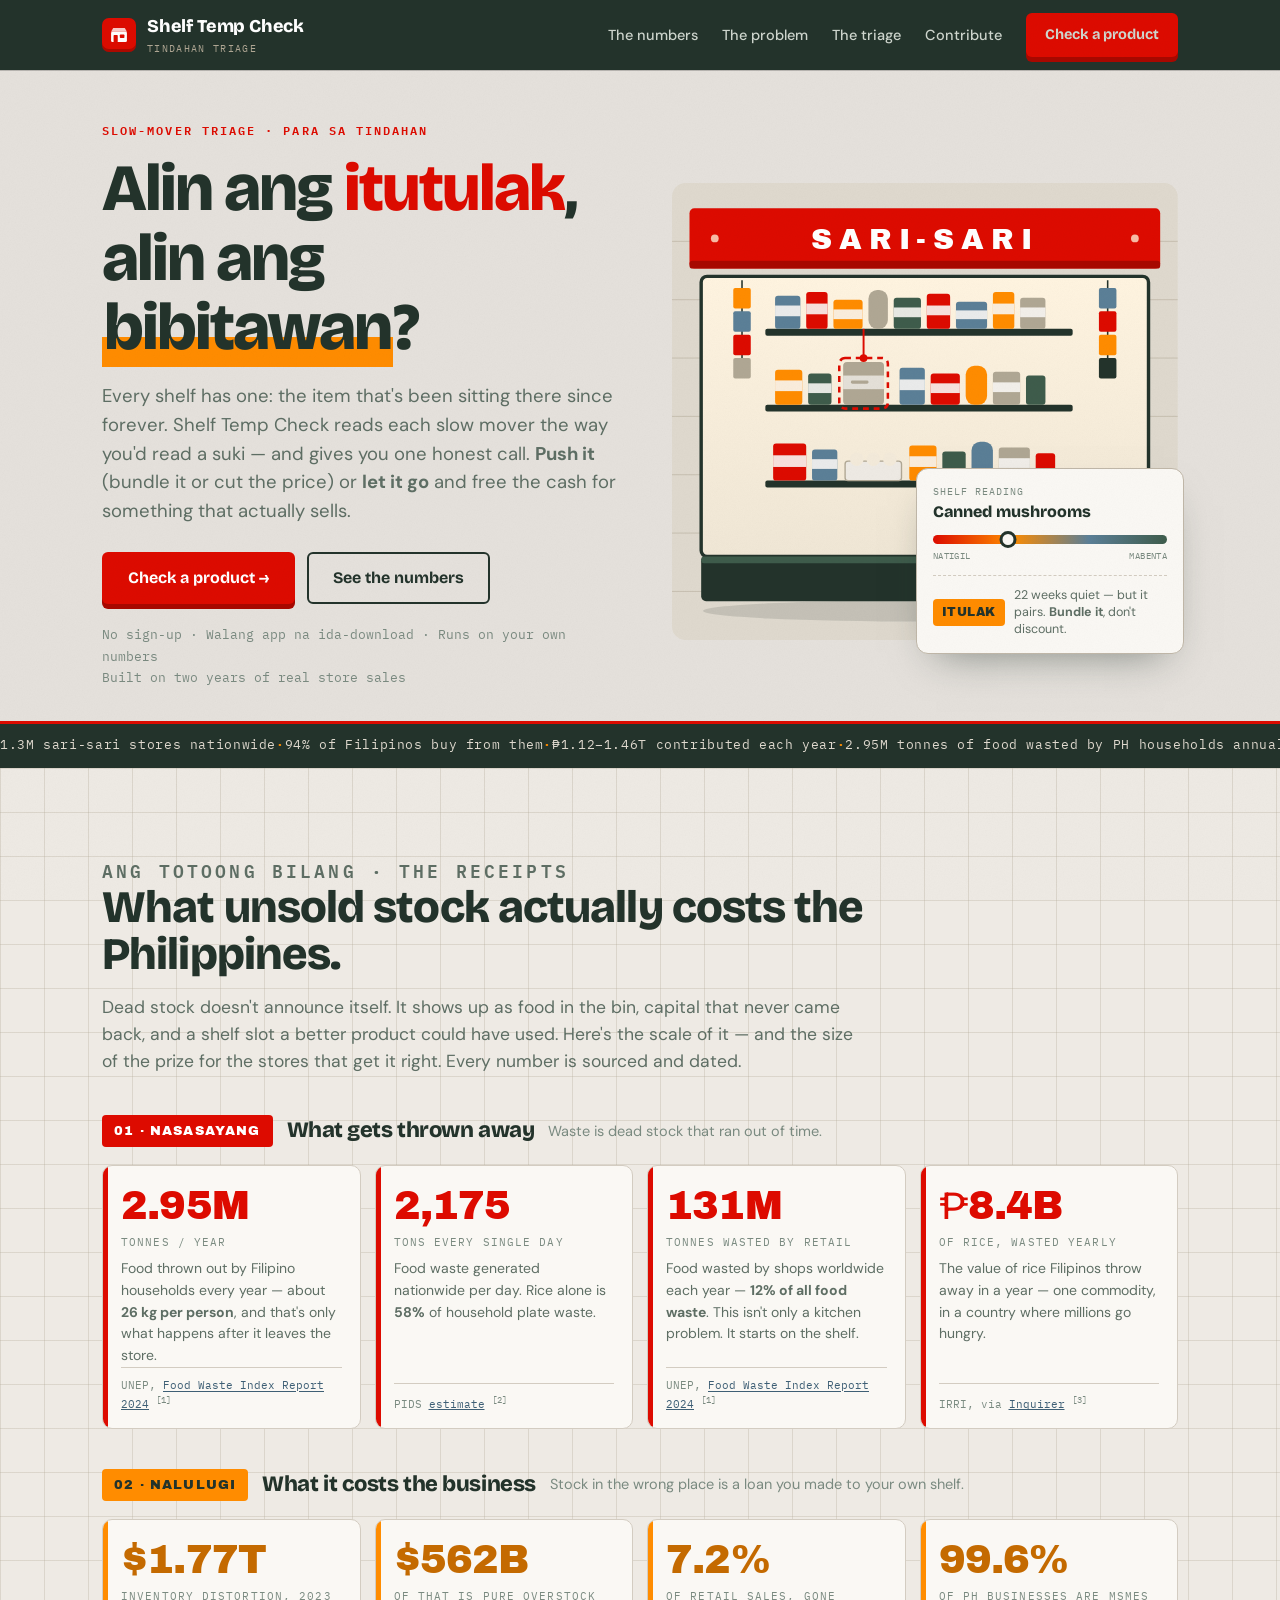
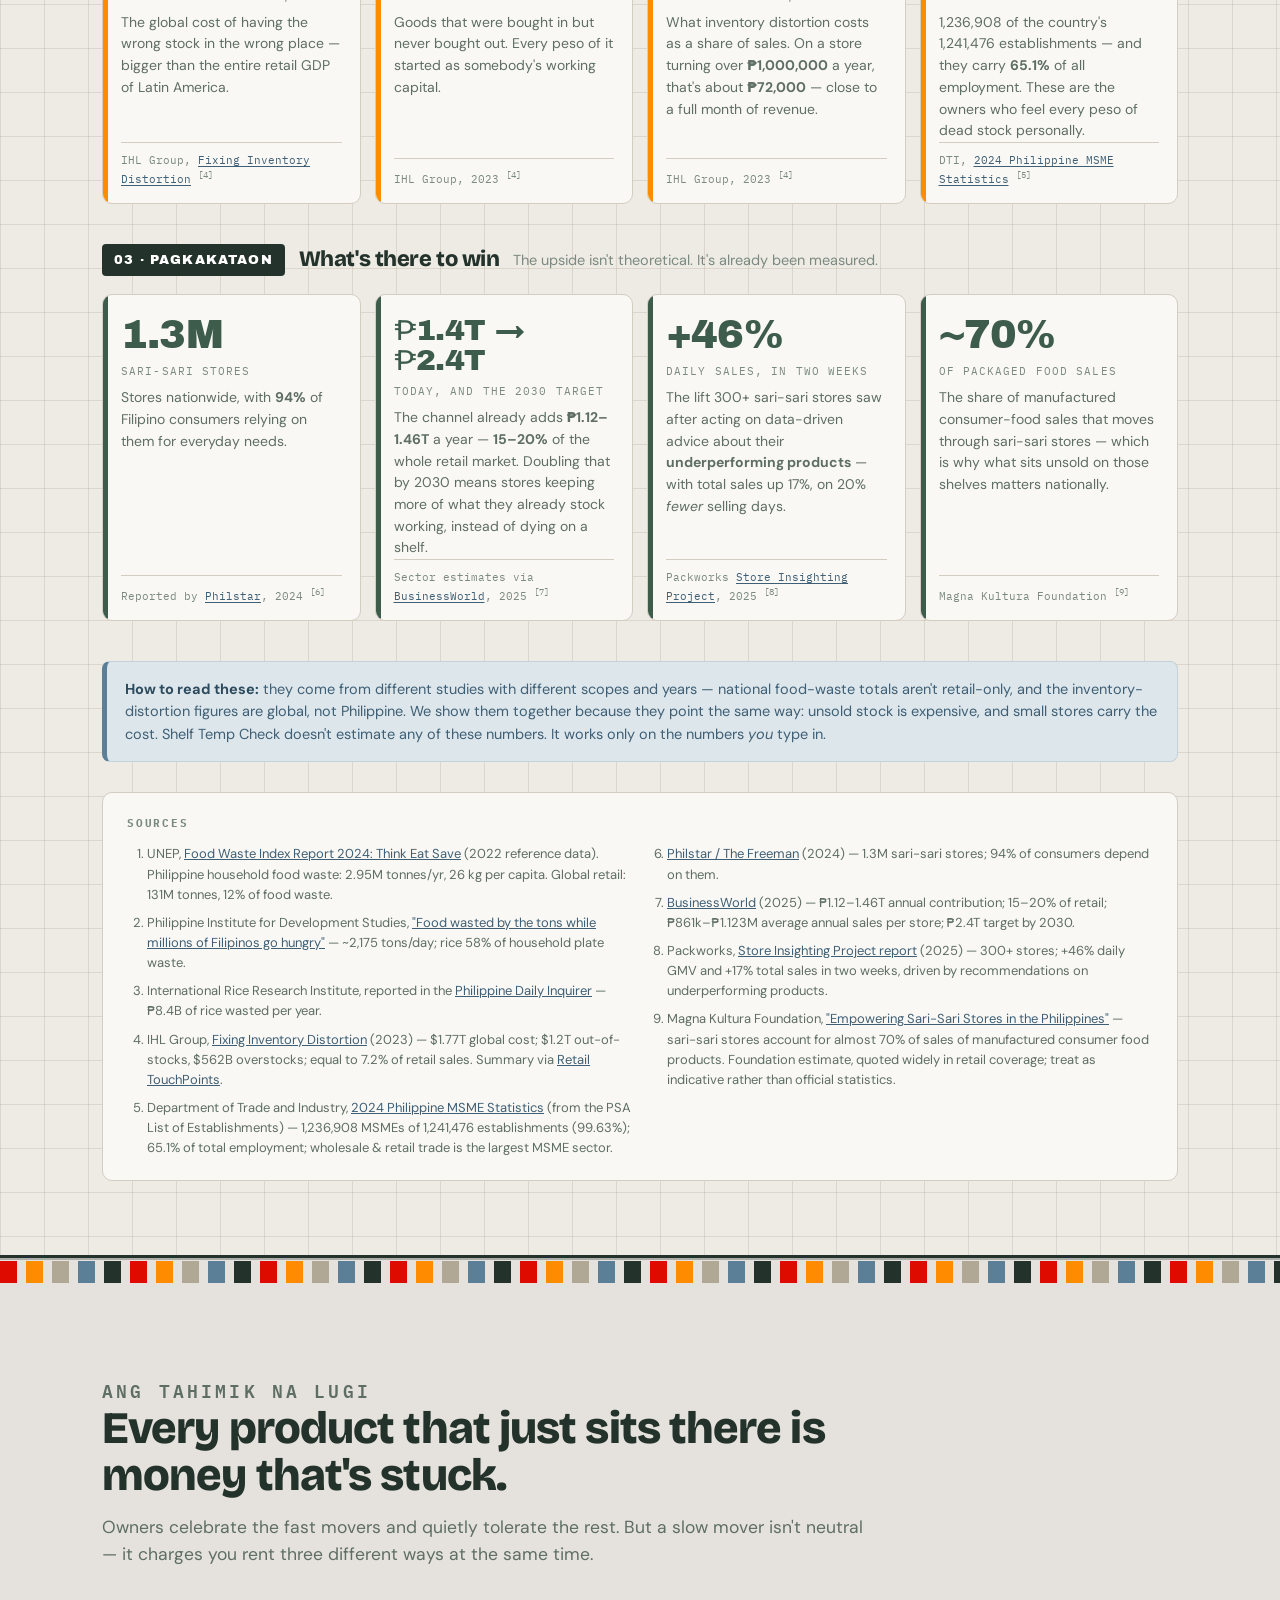
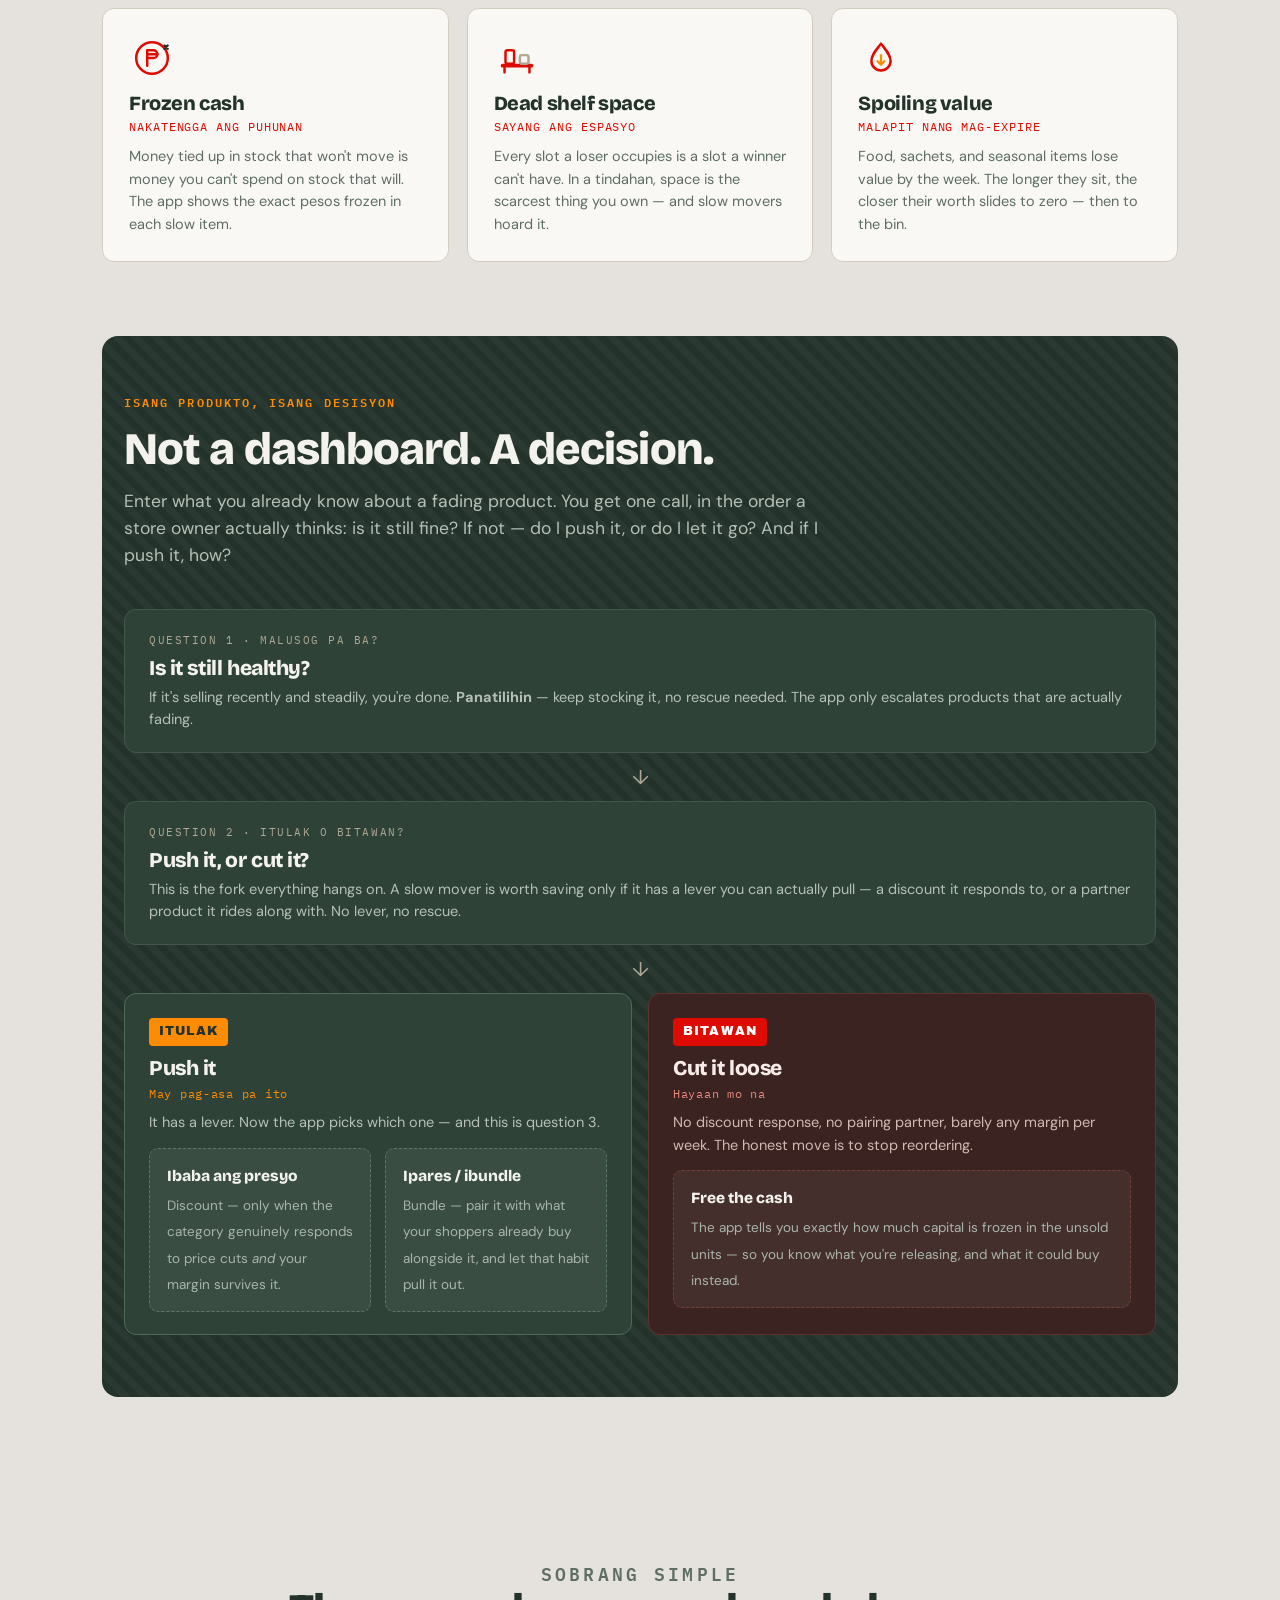
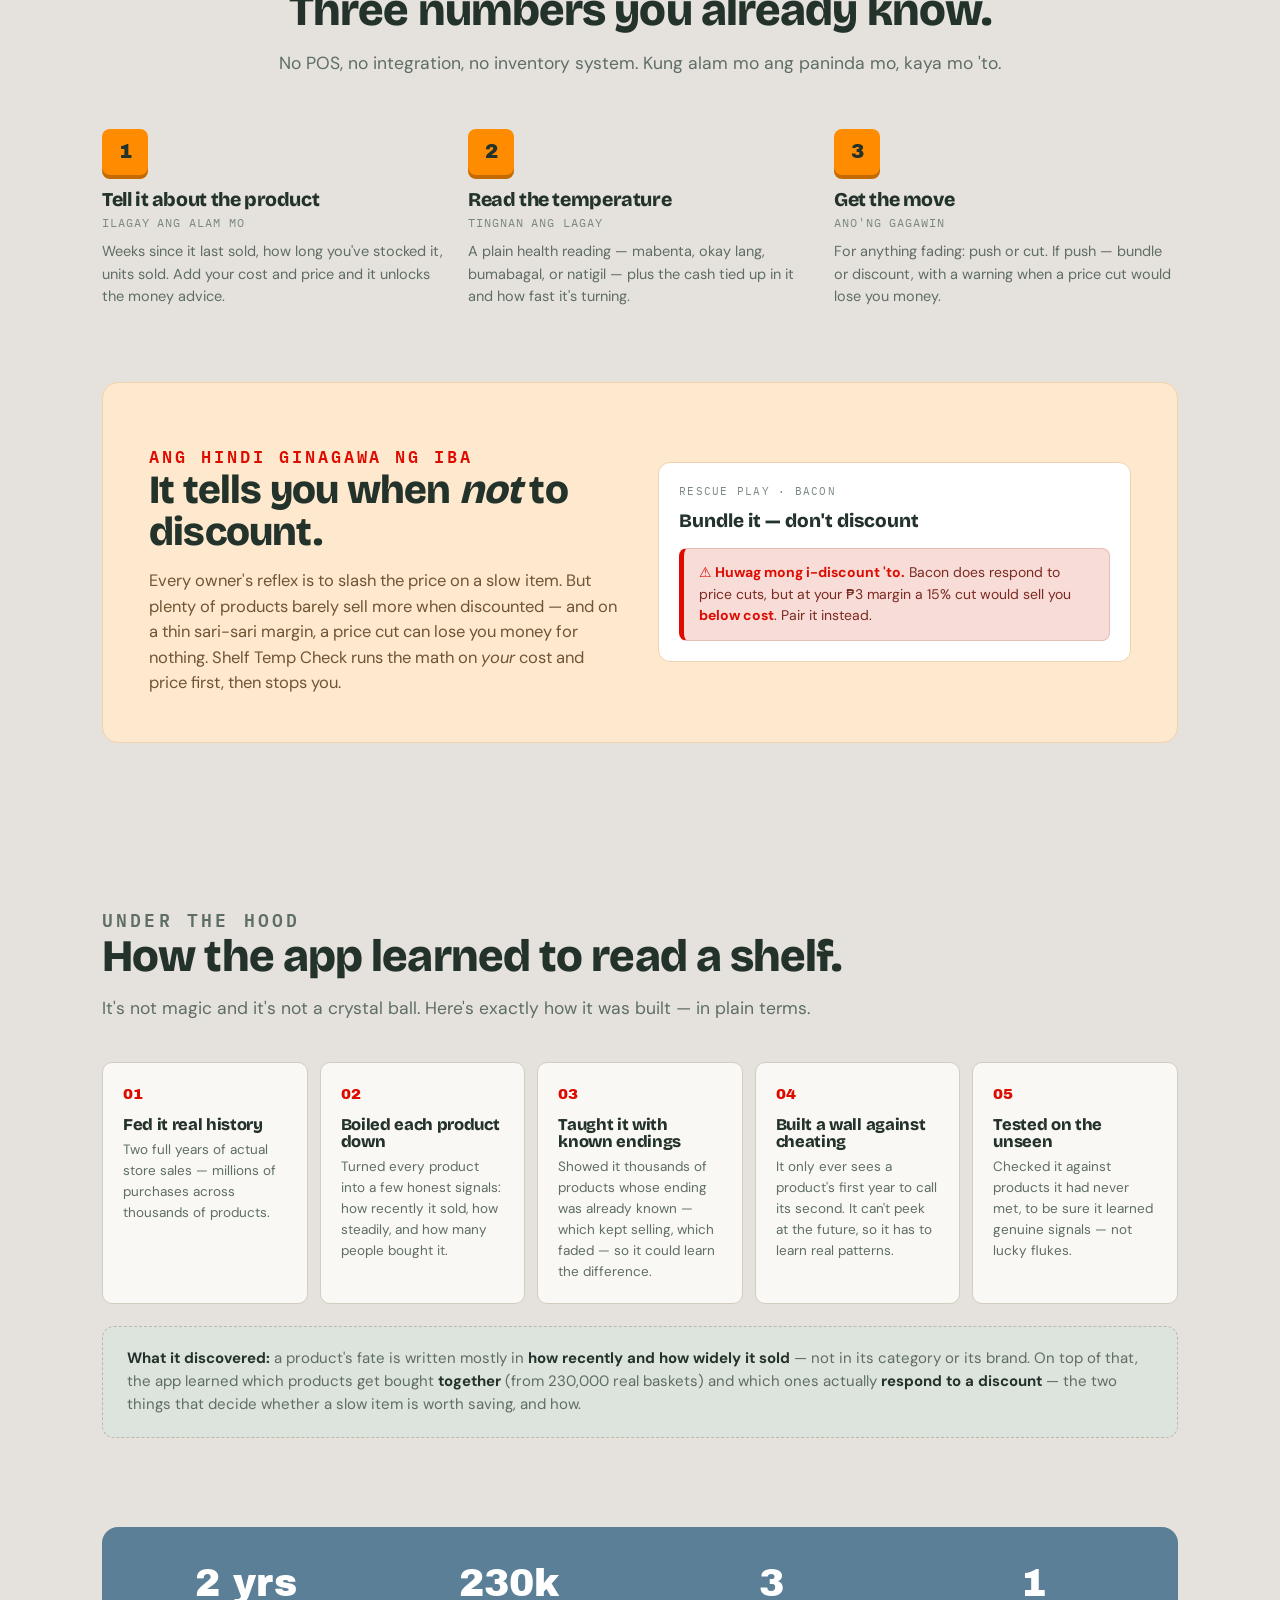
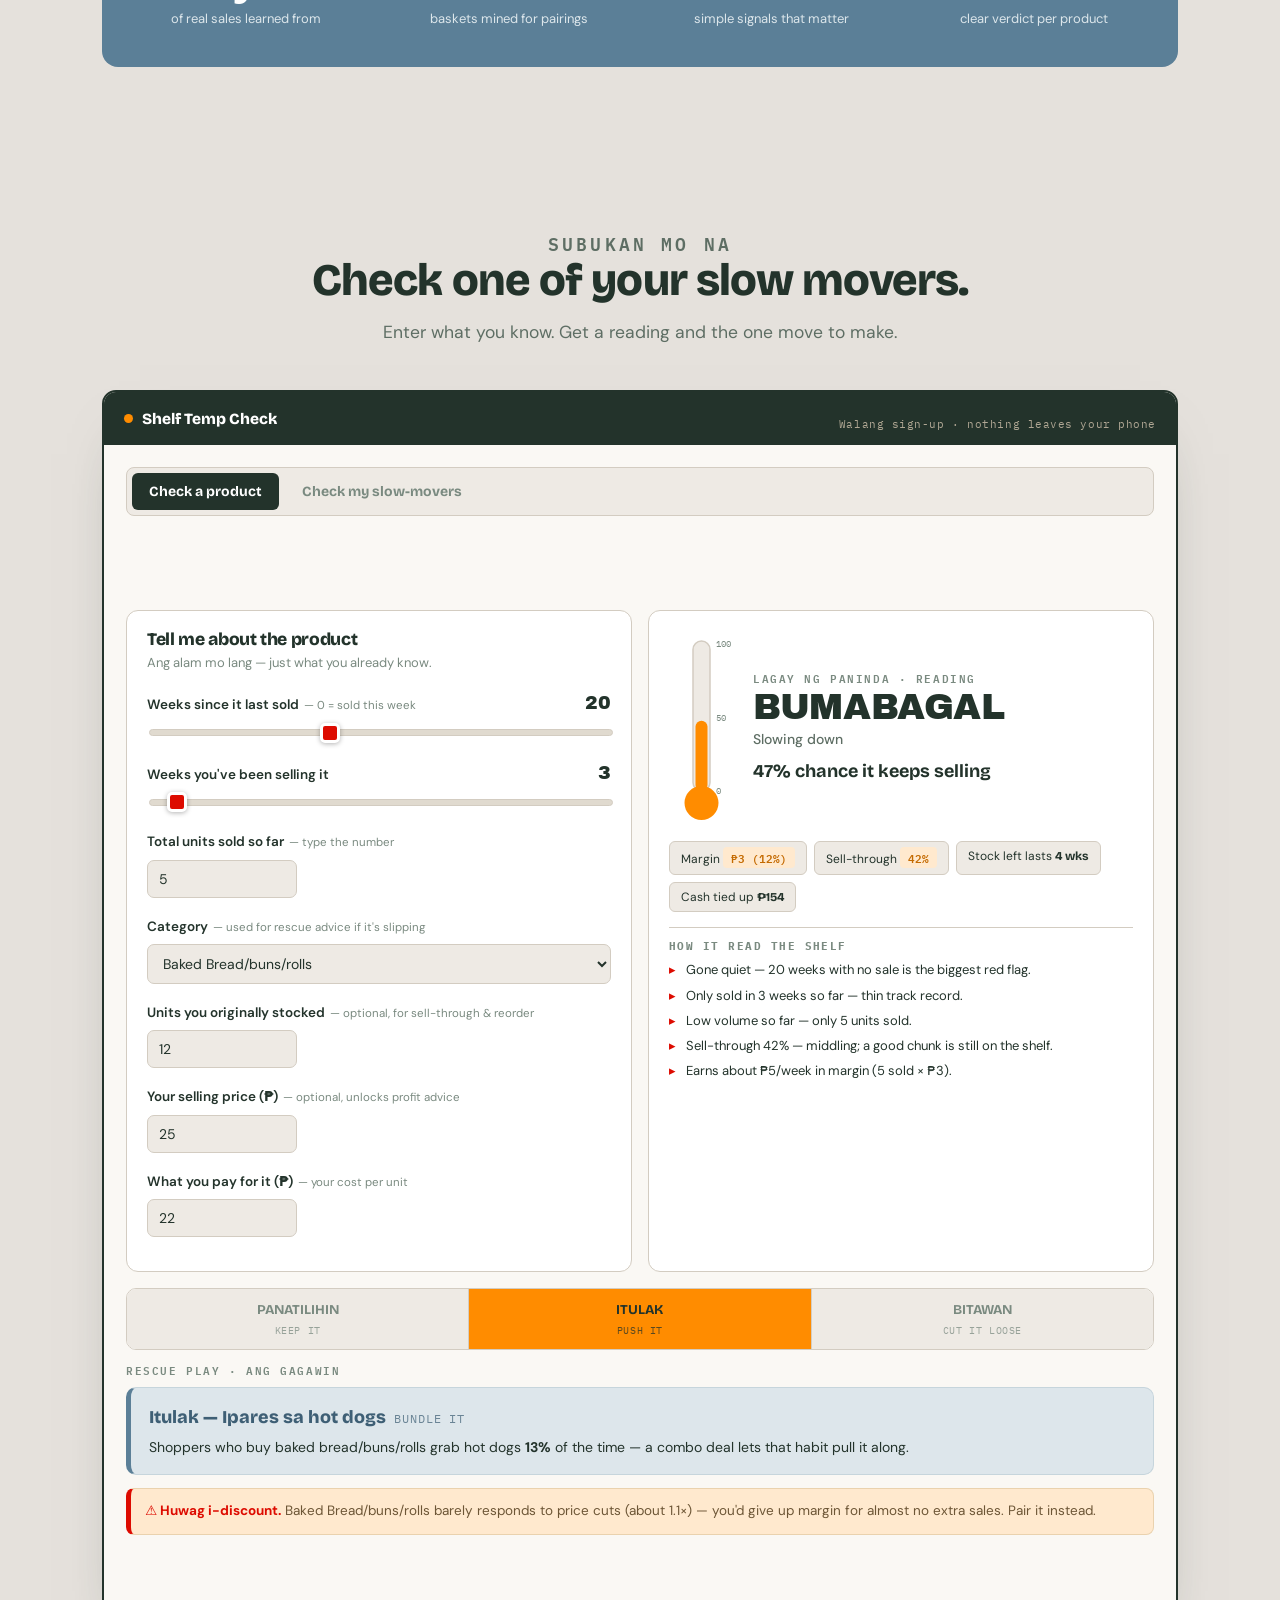
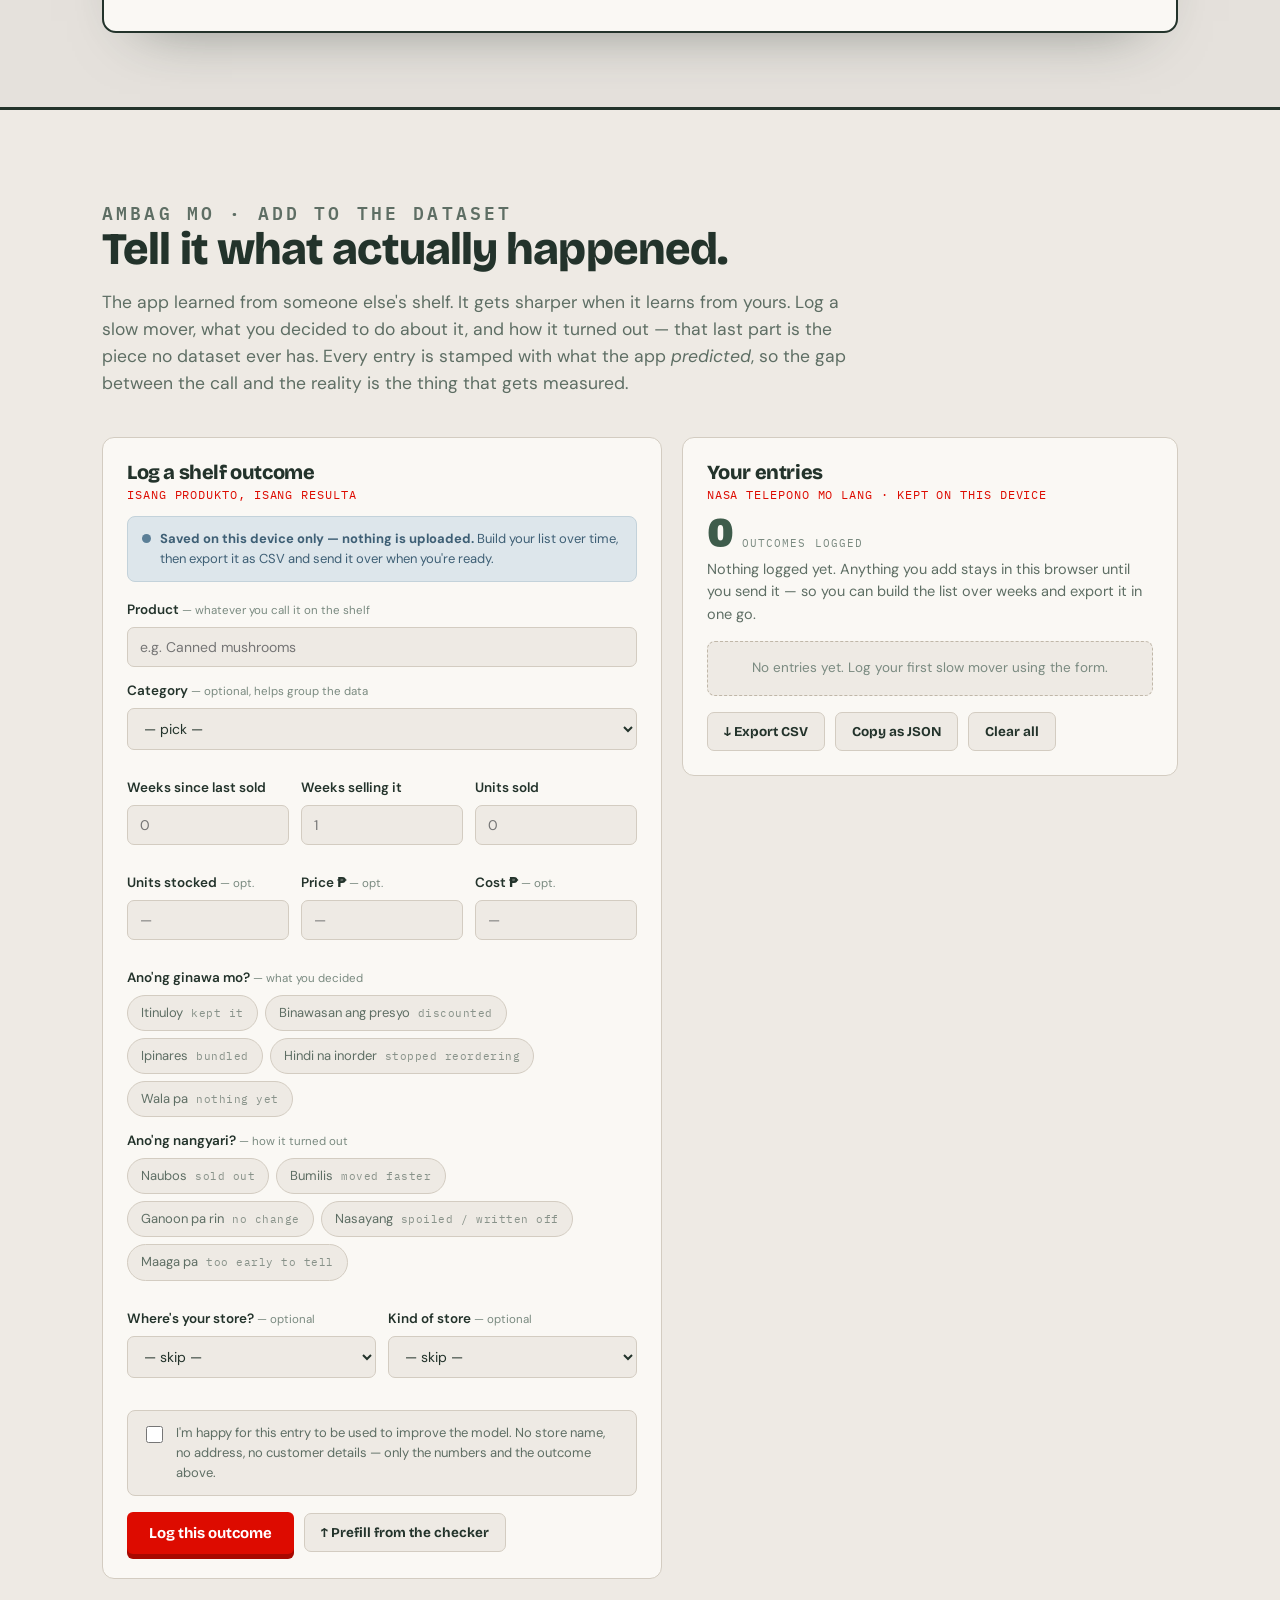
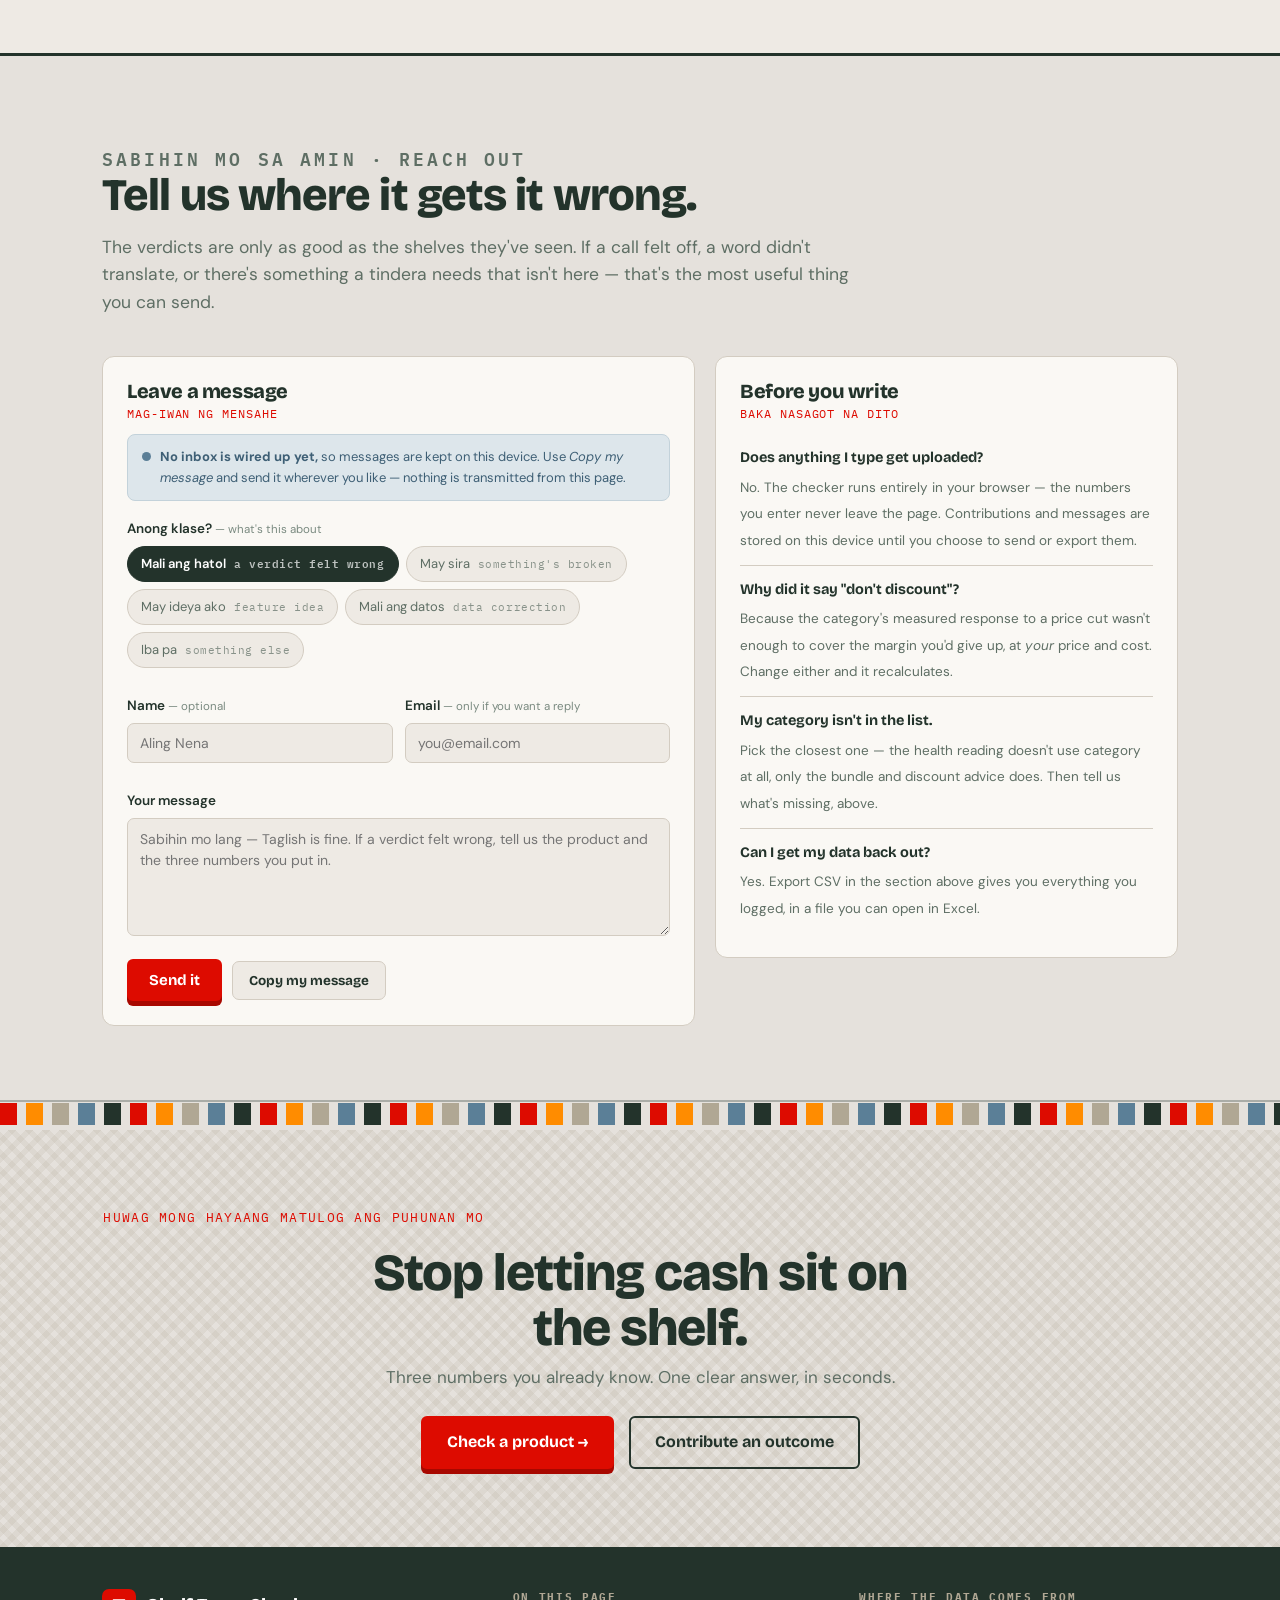
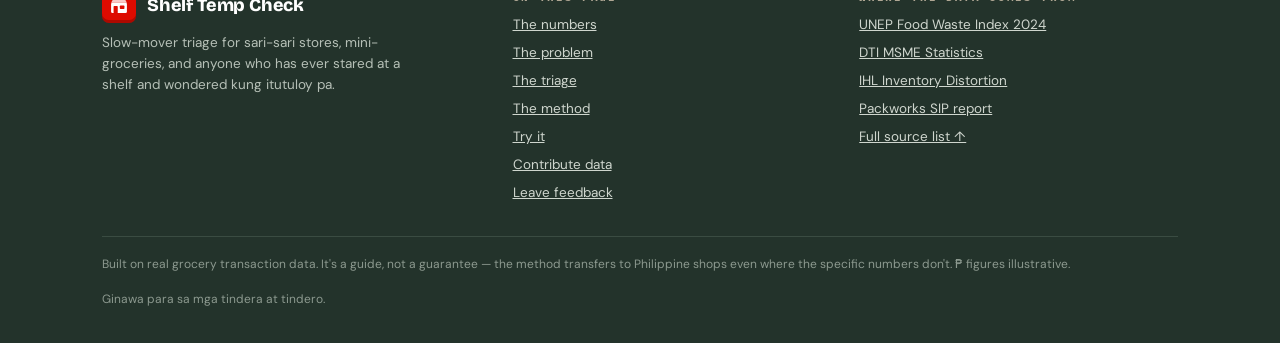
==== commit 6e8d129d: "this is v5" ====
--- a/index.html
+++ b/index.html
@@ -351,6 +351,93 @@
 #app .upl-warn{color:#7C2A20;background:var(--warm-s);border:1.5px solid #EAD2AE;border-radius:8px;padding:10px 12px}
 #app footer{display:none}
 
+/* --- contribute + feedback ---------------------------------- */
+#contribute{background-color:var(--paper-2);border-top:3px solid var(--forest);border-bottom:3px solid var(--forest)}
+.formwrap{display:grid;grid-template-columns:1.06fr .94fr;gap:20px;align-items:start}
+@media(max-width:900px){.formwrap{grid-template-columns:1fr}}
+.panel{background:var(--card);border:1.5px solid var(--line);border-radius:12px;padding:24px}
+@media(max-width:600px){.panel{padding:18px}}
+.panel h3{font-size:20px;margin:0 0 3px}
+.panel .fil-sub{font-family:var(--f-mono);font-size:11.5px;letter-spacing:.08em;text-transform:uppercase;color:var(--red);margin:0 0 12px}
+.panel .lede{color:var(--ink-soft);font-size:14.5px;margin:0 0 16px}
+.whereto{border-radius:8px;padding:12px 14px;font-size:13px;margin:0 0 18px;border:1.5px solid;display:flex;gap:9px;align-items:flex-start}
+.whereto .dot{width:9px;height:9px;border-radius:50%;flex:none;margin-top:5px}
+.whereto.local{background:var(--blue-soft);border-color:#C3D2DA;color:var(--blue-deep)}
+.whereto.local .dot{background:var(--blue)}
+.whereto.live{background:var(--forest-soft);border-color:#C3D2C6;color:var(--forest)}
+.whereto.live .dot{background:var(--forest-2)}
+.whereto b{font-weight:700}
+
+.f{margin:14px 0}
+.frow{display:grid;grid-template-columns:1fr 1fr;gap:12px}
+.frow3{display:grid;grid-template-columns:1fr 1fr 1fr;gap:12px}
+@media(max-width:520px){.frow,.frow3{grid-template-columns:1fr}}
+.f>label,.flabel{display:block;font-family:var(--f-body);font-weight:600;font-size:13.5px;color:var(--ink);margin-bottom:6px}
+.f .hint{font-weight:400;font-size:11.5px;color:var(--muted)}
+.f input[type=text],.f input[type=number],.f input[type=email],.f select,.f textarea{
+  width:100%;font-family:var(--f-body);font-size:14px;padding:10px 12px;border:1.5px solid var(--line);
+  border-radius:7px;background:var(--paper-2);color:var(--ink)}
+.f textarea{min-height:118px;resize:vertical;line-height:1.5}
+.f input:focus,.f select:focus,.f textarea:focus{border-color:var(--forest);background:#fff;outline:none}
+.f input.bad,.f textarea.bad{border-color:var(--red);background:var(--red-soft)}
+
+.chipset{display:flex;flex-wrap:wrap;gap:7px}
+.chipset label{cursor:pointer}
+.chipset input{position:absolute;width:1px;height:1px;padding:0;margin:-1px;overflow:hidden;clip:rect(0 0 0 0);clip-path:inset(50%);white-space:nowrap;border:0}
+.chipset span{display:inline-block;font-size:13px;padding:7px 13px;border-radius:100px;border:1.5px solid var(--line);
+  background:var(--paper-2);color:var(--ink-soft);transition:background .12s,color .12s,border-color .12s}
+.chipset label:hover span{border-color:var(--line-2)}
+.chipset input:checked+span{background:var(--forest);border-color:var(--forest);color:#fff;font-weight:600}
+.chipset input:focus-visible+span{outline:3px solid var(--orange);outline-offset:2px}
+.chipset.warmset input:checked+span{background:var(--orange);border-color:var(--orange-deep);color:var(--forest)}
+.chipset span em{font-style:normal;font-family:var(--f-mono);font-size:10.5px;letter-spacing:.05em;opacity:.7;margin-left:5px}
+
+.consent{display:flex;gap:10px;align-items:flex-start;background:var(--paper-2);border:1.5px solid var(--line);
+  border-radius:8px;padding:12px 14px;margin:18px 0 6px;font-size:13px;color:var(--ink-soft)}
+.consent input{margin-top:3px;width:17px;height:17px;accent-color:var(--forest);flex:none}
+.formactions{display:flex;gap:10px;flex-wrap:wrap;align-items:center;margin-top:16px}
+.btn-sm{font-family:var(--f-head);font-weight:700;font-size:13.5px;cursor:pointer;border-radius:7px;padding:10px 16px;border:1.5px solid var(--line);background:var(--paper-2);color:var(--ink)}
+.btn-sm:hover{background:var(--forest);color:#fff;border-color:var(--forest)}
+.btn-sm.danger:hover{background:var(--red);border-color:var(--red);color:#fff}
+.status{font-size:13.5px;margin-top:14px;border-radius:8px;padding:11px 14px;border:1.5px solid;display:none}
+.status.show{display:block}
+.status.ok{background:var(--forest-soft);border-color:#C3D2C6;color:var(--forest)}
+.status.err{background:var(--red-soft);border-color:#E7C2BB;color:#7C2A20}
+.status.info{background:var(--orange-soft);border-color:#EAD2AE;color:#6D5636}
+
+/* the local ledger */
+.ledger .cnt{display:flex;align-items:baseline;gap:10px;margin-bottom:4px}
+.ledger .cnt b{font-family:var(--f-display);font-size:38px;line-height:1;color:var(--forest-2)}
+.ledger .cnt span{font-family:var(--f-mono);font-size:11px;letter-spacing:.1em;text-transform:uppercase;color:var(--muted)}
+.agree{background:var(--paper-2);border:1.5px solid var(--line);border-left:5px solid var(--blue);border-radius:8px;
+  padding:12px 14px;font-size:13.5px;color:var(--ink-soft);margin:14px 0}
+.agree b{color:var(--ink)}
+.entries{margin:14px 0 0;max-height:330px;overflow-y:auto;border:1.5px solid var(--line);border-radius:8px}
+.entries:empty{display:none}
+.entry{display:flex;gap:10px;align-items:flex-start;padding:11px 13px;border-bottom:1px solid var(--line);font-size:13px}
+.entry:last-child{border-bottom:none}
+.entry .meta{flex:1;min-width:0}
+.entry .nm{font-family:var(--f-head);font-weight:700;font-size:14px;color:var(--ink);word-break:break-word}
+.entry .dt{font-family:var(--f-mono);font-size:10.5px;color:var(--muted);margin-top:2px}
+.entry .tags{display:flex;gap:5px;flex-wrap:wrap;margin-top:6px}
+.entry .t{font-family:var(--f-mono);font-size:10px;letter-spacing:.04em;padding:2px 7px;border-radius:4px;background:var(--taupe-soft);color:var(--ink-soft)}
+.entry .t.did{background:var(--orange-soft);color:var(--orange-deep)}
+.entry .t.out-good{background:var(--forest-soft);color:var(--forest)}
+.entry .t.out-bad{background:var(--red-soft);color:var(--red)}
+.entry .del{background:transparent;border:none;color:var(--muted);cursor:pointer;font-size:17px;line-height:1;padding:0 2px}
+.entry .del:hover{color:var(--red)}
+.emptyledger{font-size:13.5px;color:var(--muted);background:var(--paper-2);border:1.5px dashed var(--line-2);
+  border-radius:8px;padding:16px;text-align:center;margin-top:14px}
+
+/* feedback */
+#feedback .formwrap{grid-template-columns:1fr .78fr}
+@media(max-width:900px){#feedback .formwrap{grid-template-columns:1fr}}
+.faq{list-style:none;padding:0;margin:0}
+.faq li{border-bottom:1px solid var(--line);padding:13px 0}
+.faq li:last-child{border-bottom:none}
+.faq b{display:block;font-family:var(--f-head);font-weight:700;font-size:14.5px;margin-bottom:3px}
+.faq span{font-size:13.5px;color:var(--ink-soft)}
+
 /* --- CTA + footer ------------------------------------------- */
 .cta-band{text-align:center;padding:78px 0}
 .cta-band h2{font-size:clamp(30px,4.8vw,52px);max-width:17ch;margin:0 auto 8px}
@@ -381,7 +468,7 @@
     <a href="#numbers">The numbers</a>
     <a href="#problem">The problem</a>
     <a href="#triage">The triage</a>
-    <a href="#method">The method</a>
+    <a href="#contribute">Contribute</a>
     <a href="#try" class="btn btn-red navcta" style="padding:11px 19px;font-size:14.5px"><span class="cta-long">Check a product</span><span class="cta-short">Try it →</span></a>
   </div>
 </nav></div></div>
@@ -617,8 +704,8 @@
         <div class="src">Reported by <a href="https://www.philstar.com/the-freeman/cebu-business/2024/03/05/2338187/sari-fund-benefit-13m-sari-sari-stores-nationwide" target="_blank" rel="noopener">Philstar</a>, 2024 <sup>[6]</sup></div>
       </div>
       <div class="stat opp">
-        <div class="n long">₱1.12–1.46T</div><div class="u">contributed each year</div>
-        <p>What the sari-sari channel adds to the economy annually — <b>15–20%</b> of the whole retail market, at ₱861k–₱1.12M average sales per store.</p>
+        <div class="n long">₱1.4T → ₱2.4T</div><div class="u">today, and the 2030 target</div>
+        <p>The channel already adds <b>₱1.12–1.46T</b> a year — <b>15–20%</b> of the whole retail market. Doubling that by 2030 means stores keeping more of what they already stock working, instead of dying on a shelf.</p>
         <div class="src">Sector estimates via <a href="https://bworldonline.com/economy/2025/06/16/679536/sari-sari-store-segment-targeted-for-growth-to-p2-4-trillion-by-2030/" target="_blank" rel="noopener">BusinessWorld</a>, 2025 <sup>[7]</sup></div>
       </div>
       <div class="stat opp">
@@ -627,9 +714,9 @@
         <div class="src">Packworks <a href="https://packworks.io/sari-sari-stores-using-ai-see-double-digit-performance-gains-packworks-report/" target="_blank" rel="noopener">Store Insighting Project</a>, 2025 <sup>[8]</sup></div>
       </div>
       <div class="stat opp">
-        <div class="n">₱2.4T</div><div class="u">sector target by 2030</div>
-        <p>Roughly double today's contribution. Getting there means stores keeping more of what they already stock working, instead of dying on a shelf.</p>
-        <div class="src"><a href="https://bworldonline.com/economy/2025/06/16/679536/sari-sari-store-segment-targeted-for-growth-to-p2-4-trillion-by-2030/" target="_blank" rel="noopener">BusinessWorld</a>, 2025 <sup>[7]</sup></div>
+        <div class="n">~70%</div><div class="u">of packaged food sales</div>
+        <p>The share of manufactured consumer-food sales that moves through sari-sari stores — which is why what sits unsold on those shelves matters nationally.</p>
+        <div class="src">Magna Kultura Foundation <sup>[9]</sup></div>
       </div>
     </div>
   </div>
@@ -650,6 +737,7 @@
       <li><a href="https://www.philstar.com/the-freeman/cebu-business/2024/03/05/2338187/sari-fund-benefit-13m-sari-sari-stores-nationwide" target="_blank" rel="noopener">Philstar / The Freeman</a> (2024) — 1.3M sari-sari stores; 94% of consumers depend on them.</li>
       <li><a href="https://bworldonline.com/economy/2025/06/16/679536/sari-sari-store-segment-targeted-for-growth-to-p2-4-trillion-by-2030/" target="_blank" rel="noopener">BusinessWorld</a> (2025) — ₱1.12–1.46T annual contribution; 15–20% of retail; ₱861k–₱1.123M average annual sales per store; ₱2.4T target by 2030.</li>
       <li>Packworks, <a href="https://packworks.io/sari-sari-stores-using-ai-see-double-digit-performance-gains-packworks-report/" target="_blank" rel="noopener">Store Insighting Project report</a> (2025) — 300+ stores; +46% daily GMV and +17% total sales in two weeks, driven by recommendations on underperforming products.</li>
+      <li>Magna Kultura Foundation, <a href="https://dickieaguado.wordpress.com/2011/09/29/empowering-sari-sari-stores-in-the-philippines/" target="_blank" rel="noopener">"Empowering Sari-Sari Stores in the Philippines"</a> — sari-sari stores account for almost 70% of sales of manufactured consumer food products. Foundation estimate, quoted widely in retail coverage; treat as indicative rather than official statistics.</li>
     </ol>
   </div>
 </div></section>
@@ -894,6 +982,191 @@
   </div>
 </div></section>
 
+<!-- ============================================================
+     CONTRIBUTE TO THE DATASET
+     ============================================================ -->
+<section id="contribute"><div class="wrap">
+  <div class="sec-head">
+    <p class="eyebrow">Ambag mo · add to the dataset</p>
+    <h2>Tell it what actually happened.</h2>
+    <p>The app learned from someone else's shelf. It gets sharper when it learns from yours. Log a slow mover, what
+      you decided to do about it, and how it turned out — that last part is the piece no dataset ever has. Every
+      entry is stamped with what the app <i>predicted</i>, so the gap between the call and the reality is the thing
+      that gets measured.</p>
+  </div>
+
+  <div class="formwrap">
+    <div class="panel">
+      <h3>Log a shelf outcome</h3>
+      <p class="fil-sub">Isang produkto, isang resulta</p>
+      <div class="whereto local" id="contrib-where">
+        <span class="dot"></span>
+        <span id="contrib-where-txt">Checking where this goes…</span>
+      </div>
+
+      <form id="contrib-form" novalidate>
+        <div class="f">
+          <label for="c-name">Product <span class="hint">— whatever you call it on the shelf</span></label>
+          <input type="text" id="c-name" placeholder="e.g. Canned mushrooms" maxlength="80">
+        </div>
+        <div class="f">
+          <label for="c-cat">Category <span class="hint">— optional, helps group the data</span></label>
+          <select id="c-cat"></select>
+        </div>
+        <div class="frow3">
+          <div class="f"><label for="c-stale">Weeks since last sold</label>
+            <input type="number" id="c-stale" min="0" max="520" step="1" placeholder="0"></div>
+          <div class="f"><label for="c-weeks">Weeks selling it</label>
+            <input type="number" id="c-weeks" min="1" max="520" step="1" placeholder="1"></div>
+          <div class="f"><label for="c-units">Units sold</label>
+            <input type="number" id="c-units" min="0" step="1" placeholder="0"></div>
+        </div>
+        <div class="frow3">
+          <div class="f"><label for="c-stock">Units stocked <span class="hint">— opt.</span></label>
+            <input type="number" id="c-stock" min="0" step="1" placeholder="—"></div>
+          <div class="f"><label for="c-price">Price ₱ <span class="hint">— opt.</span></label>
+            <input type="number" id="c-price" min="0" step="0.01" placeholder="—"></div>
+          <div class="f"><label for="c-cost">Cost ₱ <span class="hint">— opt.</span></label>
+            <input type="number" id="c-cost" min="0" step="0.01" placeholder="—"></div>
+        </div>
+
+        <div class="f">
+          <span class="flabel">Ano'ng ginawa mo? <span class="hint">— what you decided</span></span>
+          <div class="chipset warmset" id="c-did" role="radiogroup" aria-label="What you decided to do">
+            <label><input type="radio" name="c-did" value="kept"><span>Itinuloy <em>kept it</em></span></label>
+            <label><input type="radio" name="c-did" value="discounted"><span>Binawasan ang presyo <em>discounted</em></span></label>
+            <label><input type="radio" name="c-did" value="bundled"><span>Ipinares <em>bundled</em></span></label>
+            <label><input type="radio" name="c-did" value="stopped"><span>Hindi na inorder <em>stopped reordering</em></span></label>
+            <label><input type="radio" name="c-did" value="nothing"><span>Wala pa <em>nothing yet</em></span></label>
+          </div>
+        </div>
+
+        <div class="f">
+          <span class="flabel">Ano'ng nangyari? <span class="hint">— how it turned out</span></span>
+          <div class="chipset" id="c-out" role="radiogroup" aria-label="How it turned out">
+            <label><input type="radio" name="c-out" value="soldout"><span>Naubos <em>sold out</em></span></label>
+            <label><input type="radio" name="c-out" value="faster"><span>Bumilis <em>moved faster</em></span></label>
+            <label><input type="radio" name="c-out" value="same"><span>Ganoon pa rin <em>no change</em></span></label>
+            <label><input type="radio" name="c-out" value="wasted"><span>Nasayang <em>spoiled / written off</em></span></label>
+            <label><input type="radio" name="c-out" value="early"><span>Maaga pa <em>too early to tell</em></span></label>
+          </div>
+        </div>
+
+        <div class="frow">
+          <div class="f"><label for="c-region">Where's your store? <span class="hint">— optional</span></label>
+            <select id="c-region">
+              <option value="">— skip —</option>
+              <option>NCR / Metro Manila</option><option>Luzon (outside NCR)</option>
+              <option>Visayas</option><option>Mindanao</option><option>Outside PH</option>
+            </select></div>
+          <div class="f"><label for="c-type">Kind of store <span class="hint">— optional</span></label>
+            <select id="c-type">
+              <option value="">— skip —</option>
+              <option>Sari-sari store</option><option>Mini-grocery</option>
+              <option>Palengke / market stall</option><option>Convenience store</option><option>Iba pa / other</option>
+            </select></div>
+        </div>
+
+        <label class="consent"><input type="checkbox" id="c-consent">
+          <span>I'm happy for this entry to be used to improve the model. No store name, no address, no customer
+            details — only the numbers and the outcome above.</span></label>
+
+        <div class="formactions">
+          <button type="submit" class="btn btn-red" style="padding:12px 22px;font-size:15px">Log this outcome</button>
+          <button type="button" class="btn-sm" id="c-prefill">↑ Prefill from the checker</button>
+        </div>
+        <div class="status" id="c-status" role="status" aria-live="polite"></div>
+      </form>
+    </div>
+
+    <div class="panel ledger">
+      <h3>Your entries</h3>
+      <p class="fil-sub">Nasa telepono mo lang · kept on this device</p>
+      <div class="cnt"><b id="led-count">0</b><span id="led-count-lbl">outcomes logged</span></div>
+      <p class="lede" id="led-blurb">Nothing logged yet. Anything you add stays in this browser until you send it —
+        so you can build the list over weeks and export it in one go.</p>
+      <div class="agree" id="led-agree" style="display:none"></div>
+      <div class="entries" id="led-entries"></div>
+      <div class="emptyledger" id="led-empty">No entries yet. Log your first slow mover using the form.</div>
+      <div class="formactions">
+        <button type="button" class="btn-sm" id="led-csv">↓ Export CSV</button>
+        <button type="button" class="btn-sm" id="led-json">Copy as JSON</button>
+        <button type="button" class="btn-sm" id="led-send" style="display:none">Send all</button>
+        <button type="button" class="btn-sm danger" id="led-clear">Clear all</button>
+      </div>
+      <div class="status" id="led-status" role="status" aria-live="polite"></div>
+    </div>
+  </div>
+</div></section>
+
+<!-- ============================================================
+     FEEDBACK
+     ============================================================ -->
+<section id="feedback"><div class="wrap">
+  <div class="sec-head">
+    <p class="eyebrow">Sabihin mo sa amin · reach out</p>
+    <h2>Tell us where it gets it wrong.</h2>
+    <p>The verdicts are only as good as the shelves they've seen. If a call felt off, a word didn't translate, or
+      there's something a tindera needs that isn't here — that's the most useful thing you can send.</p>
+  </div>
+
+  <div class="formwrap">
+    <div class="panel">
+      <h3>Leave a message</h3>
+      <p class="fil-sub">Mag-iwan ng mensahe</p>
+      <div class="whereto local" id="fb-where">
+        <span class="dot"></span>
+        <span id="fb-where-txt">Checking where this goes…</span>
+      </div>
+
+      <form id="fb-form" novalidate>
+        <div class="f">
+          <span class="flabel">Anong klase? <span class="hint">— what's this about</span></span>
+          <div class="chipset" id="fb-topic" role="radiogroup" aria-label="Topic">
+            <label><input type="radio" name="fb-topic" value="wrong-call" checked><span>Mali ang hatol <em>a verdict felt wrong</em></span></label>
+            <label><input type="radio" name="fb-topic" value="bug"><span>May sira <em>something's broken</em></span></label>
+            <label><input type="radio" name="fb-topic" value="idea"><span>May ideya ako <em>feature idea</em></span></label>
+            <label><input type="radio" name="fb-topic" value="data"><span>Mali ang datos <em>data correction</em></span></label>
+            <label><input type="radio" name="fb-topic" value="other"><span>Iba pa <em>something else</em></span></label>
+          </div>
+        </div>
+        <div class="frow">
+          <div class="f"><label for="fb-name">Name <span class="hint">— optional</span></label>
+            <input type="text" id="fb-name" maxlength="80" placeholder="Aling Nena"></div>
+          <div class="f"><label for="fb-email">Email <span class="hint">— only if you want a reply</span></label>
+            <input type="email" id="fb-email" maxlength="120" placeholder="you@email.com"></div>
+        </div>
+        <div class="f">
+          <label for="fb-msg">Your message</label>
+          <textarea id="fb-msg" maxlength="4000" placeholder="Sabihin mo lang — Taglish is fine. If a verdict felt wrong, tell us the product and the three numbers you put in."></textarea>
+        </div>
+        <div class="formactions">
+          <button type="submit" class="btn btn-red" style="padding:12px 22px;font-size:15px">Send it</button>
+          <button type="button" class="btn-sm" id="fb-copy">Copy my message</button>
+        </div>
+        <div class="status" id="fb-status" role="status" aria-live="polite"></div>
+      </form>
+    </div>
+
+    <div class="panel">
+      <h3>Before you write</h3>
+      <p class="fil-sub">Baka nasagot na dito</p>
+      <ul class="faq">
+        <li><b>Does anything I type get uploaded?</b><span>No. The checker runs entirely in your browser — the
+          numbers you enter never leave the page. Contributions and messages are stored on this device until you
+          choose to send or export them.</span></li>
+        <li><b>Why did it say "don't discount"?</b><span>Because the category's measured response to a price cut
+          wasn't enough to cover the margin you'd give up, at <i>your</i> price and cost. Change either and it
+          recalculates.</span></li>
+        <li><b>My category isn't in the list.</b><span>Pick the closest one — the health reading doesn't use
+          category at all, only the bundle and discount advice does. Then tell us what's missing, above.</span></li>
+        <li><b>Can I get my data back out?</b><span>Yes. Export CSV in the section above gives you everything you
+          logged, in a file you can open in Excel.</span></li>
+      </ul>
+    </div>
+  </div>
+</div></section>
+
 <div class="sachets" aria-hidden="true"></div>
 
 <div class="cta-band banig"><div class="wrap">
@@ -901,6 +1174,7 @@
   <h2>Stop letting cash sit on the shelf.</h2>
   <p>Three numbers you already know. One clear answer, in seconds.</p>
   <a href="#try" class="btn btn-red">Check a product →</a>
+  <a href="#contribute" class="btn btn-ghost" style="margin-left:10px">Contribute an outcome</a>
 </div></div>
 
 <footer class="sitefoot"><div class="wrap">
@@ -917,6 +1191,8 @@
         <li><a href="#triage">The triage</a></li>
         <li><a href="#method">The method</a></li>
         <li><a href="#try">Try it</a></li>
+        <li><a href="#contribute">Contribute data</a></li>
+        <li><a href="#feedback">Leave feedback</a></li>
       </ul>
     </div>
     <div>
@@ -1135,5 +1411,282 @@
     dz.addEventListener('drop',function(e){e.preventDefault();dz.classList.remove('drag');handle(e.dataTransfer.files[0]);});}
 })();
 
+
+/* ============================================================
+   CONTRIBUTIONS + FEEDBACK
+
+   CONFIG below is the only thing you need to touch to turn on
+   real submission. Leave the strings empty and nothing breaks:
+   entries are kept in this browser and can be exported to CSV
+   or copied out by hand. The UI says which mode it is in — it
+   never claims to have sent something it hasn't.
+   ============================================================ */
+const CONFIG={
+  contactEmail:"",        /* e.g. "hello@yourdomain.ph" — turns on the email route for feedback */
+  contributeEndpoint:"",  /* e.g. a Formspree / Apps Script / your-own-API URL that accepts POST JSON */
+  feedbackEndpoint:""     /* optional; if blank, feedback falls back to contactEmail, then to local */
+};
+
+const K_CONTRIB='stc.contributions.v1', K_FEED='stc.feedback.v1';
+const STORE={
+  ok:(function(){try{localStorage.setItem('stc.t','1');localStorage.removeItem('stc.t');return true}catch(e){return false}})(),
+  get(k,d){try{const v=JSON.parse(localStorage.getItem(k));return v==null?d:v}catch(e){return d}},
+  set(k,v){try{localStorage.setItem(k,JSON.stringify(v));return true}catch(e){return false}}
+};
+const esc=s=>String(s==null?'':s).replace(/[&<>"']/g,c=>({'&':'&amp;','<':'&lt;','>':'&gt;','"':'&quot;',"'":'&#39;'}[c]));
+function say(el,msg,kind){el.className='status show '+(kind||'info');el.innerHTML=msg;}
+function hide(el){el.className='status';}
+function hostOf(u){try{return new URL(u).host}catch(e){return 'the configured endpoint'}}
+
+const DID_LBL={kept:'Kept it',discounted:'Discounted',bundled:'Bundled',stopped:'Stopped reordering',nothing:'Nothing yet'};
+const OUT_LBL={soldout:'Sold out',faster:'Moved faster',same:'No change',wasted:'Spoiled / written off',early:'Too early to tell'};
+const OUT_GOOD={soldout:1,faster:1}, OUT_BAD={same:1,wasted:1};
+
+/* ---------- where does it go? honest banners ---------- */
+(function(){
+  const cw=_('contrib-where'), cwt=_('contrib-where-txt');
+  if(CONFIG.contributeEndpoint){
+    cw.className='whereto live';
+    cwt.innerHTML=`Entries are sent to <b>${esc(hostOf(CONFIG.contributeEndpoint))}</b> and also kept on this device so you keep your own copy.`;
+  }else{
+    cw.className='whereto local';
+    cwt.innerHTML=STORE.ok
+      ? `<b>Saved on this device only — nothing is uploaded.</b> Build your list over time, then export it as CSV and send it over when you're ready.`
+      : `<b>This browser is blocking local storage,</b> so entries can't be saved between visits. You can still fill the form and copy the entry out straight away.`;
+  }
+  const fw=_('fb-where'), fwt=_('fb-where-txt');
+  if(CONFIG.feedbackEndpoint){
+    fw.className='whereto live';
+    fwt.innerHTML=`Messages go to <b>${esc(hostOf(CONFIG.feedbackEndpoint))}</b>.`;
+  }else if(CONFIG.contactEmail){
+    fw.className='whereto live';
+    fwt.innerHTML=`Sending opens your email app with the message ready for <b>${esc(CONFIG.contactEmail)}</b> — you stay in control of what actually goes out.`;
+  }else{
+    fw.className='whereto local';
+    fwt.innerHTML=`<b>No inbox is wired up yet,</b> so messages are kept on this device. Use <i>Copy my message</i> and send it wherever you like — nothing is transmitted from this page.`;
+  }
+})();
+
+/* ---------- contribute ---------- */
+_('c-cat').innerHTML=CAT_OPTS;
+const CF={name:_('c-name'),cat:_('c-cat'),stale:_('c-stale'),weeks:_('c-weeks'),units:_('c-units'),
+  stock:_('c-stock'),price:_('c-price'),cost:_('c-cost'),region:_('c-region'),type:_('c-type'),consent:_('c-consent')};
+const cStatus=_('c-status');
+
+_('c-prefill').addEventListener('click',()=>{
+  CF.cat.value=IN.cat.value; CF.stale.value=IN.stale.value; CF.weeks.value=IN.weeks.value;
+  CF.units.value=IN.units.value; CF.stock.value=IN.stock.value; CF.price.value=IN.price.value; CF.cost.value=IN.cost.value;
+  say(cStatus,'Pulled the numbers from the checker above. Now tell it what you did and what happened.','info');
+  CF.name.focus();
+});
+
+function numOrNull(el){const v=el.value.trim();if(v==='')return null;const n=parseFloat(v);return isFinite(n)?n:null;}
+function pick(name){const el=document.querySelector(`input[name="${name}"]:checked`);return el?el.value:'';}
+
+_('contrib-form').addEventListener('submit',async e=>{
+  e.preventDefault();
+  const stale=numOrNull(CF.stale), weeks=numOrNull(CF.weeks), units=numOrNull(CF.units);
+  const did=pick('c-did'), out=pick('c-out');
+  [CF.stale,CF.weeks,CF.units].forEach(el=>el.classList.remove('bad'));
+  const missing=[];
+  if(stale===null||stale<0){missing.push('weeks since it last sold');CF.stale.classList.add('bad');}
+  if(weeks===null||weeks<1){missing.push('weeks you’ve been selling it');CF.weeks.classList.add('bad');}
+  if(units===null||units<0){missing.push('units sold');CF.units.classList.add('bad');}
+  if(!did)missing.push('what you decided');
+  if(!out)missing.push('how it turned out');
+  if(missing.length){say(cStatus,'Kulang pa — still need: '+missing.join(', ')+'.','err');return;}
+  if(!CF.consent.checked){say(cStatus,'Tick the box below so we know it’s alright to use this entry.','err');return;}
+
+  const p=predict({weeks_since_last:stale,weeks:weeks,units:units});
+  const rec={
+    id:'c_'+Date.now().toString(36)+Math.random().toString(36).slice(2,7),
+    ts:new Date().toISOString(),
+    name:CF.name.value.trim(), category:CF.cat.value,
+    weeks_since_last:stale, weeks:weeks, units:units,
+    stocked:numOrNull(CF.stock), price:numOrNull(CF.price), cost:numOrNull(CF.cost),
+    decision:did, outcome:out,
+    region:CF.region.value, store_type:CF.type.value,
+    model_prob:Math.round(p*1000)/1000, model_reading:band(p).label,
+    app_said:p>=0.55?'keep':'rescue-or-cut',
+    sent:false
+  };
+
+  const all=STORE.get(K_CONTRIB,[]);
+  all.unshift(rec);
+  const saved=STORE.set(K_CONTRIB,all);
+
+  if(CONFIG.contributeEndpoint){
+    say(cStatus,'Sending…','info');
+    try{
+      const r=await fetch(CONFIG.contributeEndpoint,{method:'POST',headers:{'Content-Type':'application/json'},body:JSON.stringify(rec)});
+      if(!r.ok)throw new Error('HTTP '+r.status);
+      rec.sent=true; STORE.set(K_CONTRIB,all);
+      say(cStatus,'<b>Salamat!</b> Entry sent and kept in your own list below.','ok');
+    }catch(err){
+      say(cStatus,'<b>Saved on this device,</b> but the upload failed ('+esc(err.message)+'). It stays in your list — hit <i>Send all</i> later, or export the CSV.','info');
+    }
+  }else if(saved){
+    say(cStatus,'<b>Salamat!</b> Logged on this device. Nothing was uploaded — export the CSV when you want to send it over.','ok');
+  }else{
+    say(cStatus,'<b>Couldn’t save it</b> — this browser is blocking local storage. Use <i>Copy as JSON</i> on the right to grab the entry before you leave the page.','err');
+  }
+  renderLedger();
+  _('contrib-form').reset();
+  document.querySelectorAll('#c-did input,#c-out input').forEach(i=>i.checked=false);
+  _('led-count').scrollIntoView({block:'nearest'});
+});
+
+/* ---------- the local ledger ---------- */
+function renderLedger(){
+  const all=STORE.get(K_CONTRIB,[]);
+  _('led-count').textContent=all.length;
+  _('led-count-lbl').textContent=all.length===1?'outcome logged':'outcomes logged';
+  _('led-empty').style.display=all.length?'none':'block';
+  _('led-send').style.display=(CONFIG.contributeEndpoint&&all.some(r=>!r.sent))?'':'none';
+  _('led-blurb').textContent=all.length
+    ? 'Your running list. Export it as CSV any time — it opens straight in Excel.'
+    : 'Nothing logged yet. Anything you add stays in this browser until you send it — so you can build the list over weeks and export it in one go.';
+
+  const judged=all.filter(r=>OUT_GOOD[r.outcome]||OUT_BAD[r.outcome]);
+  const ag=_('led-agree');
+  if(judged.length>=3){
+    const hits=judged.filter(r=>(r.app_said==='keep')===!!OUT_GOOD[r.outcome]).length;
+    const pct=Math.round(hits/judged.length*100);
+    ag.style.display='';
+    ag.innerHTML=`On the <b>${judged.length}</b> entries with a real outcome, the app’s call matched what happened <b>${hits}</b> times — <b>${pct}%</b>. ${pct>=70?'It’s reading your shelf well.':pct>=45?'Middling on your shelf — the gap is exactly what the dataset needs.':'It’s misreading your shelf, which is the most useful thing you can report.'}`;
+  }else ag.style.display='none';
+
+  _('led-entries').innerHTML=all.map(r=>{
+    const g=OUT_GOOD[r.outcome]?'out-good':OUT_BAD[r.outcome]?'out-bad':'';
+    const d=new Date(r.ts);
+    return `<div class="entry">
+      <div class="meta">
+        <div class="nm">${esc(r.name||'(unnamed product)')}</div>
+        <div class="dt">${d.toLocaleDateString()} · ${r.weeks_since_last}w quiet · ${r.units} sold in ${r.weeks}w · app read ${esc(r.model_reading)} ${Math.round(r.model_prob*100)}%${r.sent?' · sent':''}</div>
+        <div class="tags">
+          ${r.category?`<span class="t">${esc(r.category)}</span>`:''}
+          <span class="t did">${esc(DID_LBL[r.decision]||r.decision)}</span>
+          <span class="t ${g}">${esc(OUT_LBL[r.outcome]||r.outcome)}</span>
+        </div>
+      </div>
+      <button class="del" data-id="${r.id}" title="Remove this entry" aria-label="Remove entry">&times;</button>
+    </div>`;
+  }).join('');
+}
+
+_('led-entries').addEventListener('click',e=>{
+  const b=e.target.closest('.del');if(!b)return;
+  STORE.set(K_CONTRIB,STORE.get(K_CONTRIB,[]).filter(r=>r.id!==b.dataset.id));
+  renderLedger(); say(_('led-status'),'Entry removed.','info');
+});
+
+const CSV_COLS=['ts','name','category','weeks_since_last','weeks','units','stocked','price','cost',
+  'decision','outcome','region','store_type','model_prob','model_reading','app_said'];
+function csvCell(v){if(v==null)return'';const s=String(v);return /[",\n]/.test(s)?'"'+s.replace(/"/g,'""')+'"':s;}
+_('led-csv').addEventListener('click',()=>{
+  const all=STORE.get(K_CONTRIB,[]);
+  if(!all.length){say(_('led-status'),'Nothing to export yet.','err');return;}
+  const csv=[CSV_COLS.join(',')].concat(all.map(r=>CSV_COLS.map(c=>csvCell(r[c])).join(','))).join('\n');
+  const a=document.createElement('a');
+  a.href=URL.createObjectURL(new Blob([csv],{type:'text/csv'}));
+  a.download='shelf-temp-check-contributions.csv';
+  document.body.appendChild(a);a.click();a.remove();
+  say(_('led-status'),`Exported <b>${all.length}</b> entr${all.length===1?'y':'ies'}.`,'ok');
+});
+async function copyText(t){
+  try{await navigator.clipboard.writeText(t);return true}
+  catch(e){
+    const ta=document.createElement('textarea');ta.value=t;ta.style.position='fixed';ta.style.opacity='0';
+    document.body.appendChild(ta);ta.select();
+    let ok=false;try{ok=document.execCommand('copy')}catch(e2){}
+    ta.remove();return ok;
+  }
+}
+_('led-json').addEventListener('click',async()=>{
+  const all=STORE.get(K_CONTRIB,[]);
+  if(!all.length){say(_('led-status'),'Nothing to copy yet.','err');return;}
+  const ok=await copyText(JSON.stringify(all,null,2));
+  say(_('led-status'),ok?'Copied to your clipboard as JSON.':'Couldn’t reach the clipboard — try Export CSV instead.',ok?'ok':'err');
+});
+_('led-clear').addEventListener('click',()=>{
+  const all=STORE.get(K_CONTRIB,[]);
+  if(!all.length){say(_('led-status'),'Nothing to clear.','info');return;}
+  if(!confirm('Delete all '+all.length+' saved entries from this device? Export them first if you want a copy.'))return;
+  STORE.set(K_CONTRIB,[]);renderLedger();say(_('led-status'),'All entries deleted from this device.','info');
+});
+_('led-send').addEventListener('click',async()=>{
+  const all=STORE.get(K_CONTRIB,[]), pend=all.filter(r=>!r.sent);
+  if(!pend.length){say(_('led-status'),'Everything has been sent already.','info');return;}
+  say(_('led-status'),'Sending '+pend.length+'…','info');
+  let ok=0,fail=0;
+  for(const r of pend){
+    try{
+      const res=await fetch(CONFIG.contributeEndpoint,{method:'POST',headers:{'Content-Type':'application/json'},body:JSON.stringify(r)});
+      if(!res.ok)throw new Error('HTTP '+res.status);
+      r.sent=true;ok++;
+    }catch(e){fail++;}
+  }
+  STORE.set(K_CONTRIB,all);renderLedger();
+  say(_('led-status'),`Sent <b>${ok}</b>${fail?`, <b>${fail}</b> failed and stayed in your list`:''}.`,fail?'info':'ok');
+});
+renderLedger();
+
+/* ---------- feedback ---------- */
+const fbStatus=_('fb-status');
+function fbPayload(){
+  return{
+    id:'f_'+Date.now().toString(36)+Math.random().toString(36).slice(2,7),
+    ts:new Date().toISOString(),
+    topic:pick('fb-topic'),
+    name:_('fb-name').value.trim(),
+    email:_('fb-email').value.trim(),
+    message:_('fb-msg').value.trim(),
+    page:location.href
+  };
+}
+function fbText(p){
+  return `Topic: ${p.topic}\nName: ${p.name||'(not given)'}\nEmail: ${p.email||'(not given)'}\nWhen: ${p.ts}\n\n${p.message}`;
+}
+function fbValid(p){
+  const m=_('fb-msg');m.classList.remove('bad');
+  const e=_('fb-email');e.classList.remove('bad');
+  if(p.message.length<5){m.classList.add('bad');say(fbStatus,'Add a line or two about what happened first.','err');return false}
+  if(p.email&&!/^[^\s@]+@[^\s@]+\.[^\s@]+$/.test(p.email)){e.classList.add('bad');say(fbStatus,'That email doesn’t look right — fix it, or leave it blank.','err');return false}
+  return true;
+}
+_('fb-form').addEventListener('submit',async e=>{
+  e.preventDefault();
+  const p=fbPayload();
+  if(!fbValid(p))return;
+  const log=STORE.get(K_FEED,[]);log.unshift(p);STORE.set(K_FEED,log);
+
+  if(CONFIG.feedbackEndpoint){
+    say(fbStatus,'Sending…','info');
+    try{
+      const r=await fetch(CONFIG.feedbackEndpoint,{method:'POST',headers:{'Content-Type':'application/json'},body:JSON.stringify(p)});
+      if(!r.ok)throw new Error('HTTP '+r.status);
+      say(fbStatus,'<b>Salamat!</b> Message sent. If you left an email we’ll get back to you.','ok');
+      _('fb-form').reset();
+    }catch(err){
+      say(fbStatus,'<b>That didn’t send</b> ('+esc(err.message)+'). Your message is saved on this device — hit <i>Copy my message</i> and send it another way.','err');
+    }
+  }else if(CONFIG.contactEmail){
+    const subj='Shelf Temp Check — '+p.topic;
+    location.href='mailto:'+encodeURIComponent(CONFIG.contactEmail)+'?subject='+encodeURIComponent(subj)+'&body='+encodeURIComponent(fbText(p));
+    say(fbStatus,'Your email app should be opening with the message ready. Nothing is sent until you hit send there.','ok');
+  }else{
+    const ok=await copyText(fbText(p));
+    say(fbStatus,ok
+      ? '<b>Saved on this device and copied to your clipboard.</b> No inbox is wired up to this page yet, so paste it wherever you’d like it to land.'
+      : '<b>Saved on this device.</b> No inbox is wired up to this page yet — use <i>Copy my message</i> to take it with you.','info');
+  }
+});
+_('fb-copy').addEventListener('click',async()=>{
+  const p=fbPayload();
+  if(!p.message){say(fbStatus,'Write the message first, then copy it.','err');return}
+  const ok=await copyText(fbText(p));
+  say(fbStatus,ok?'Copied to your clipboard.':'Couldn’t reach the clipboard — select the text and copy it manually.',ok?'ok':'err');
+});
+
 </script>
 </body></html>
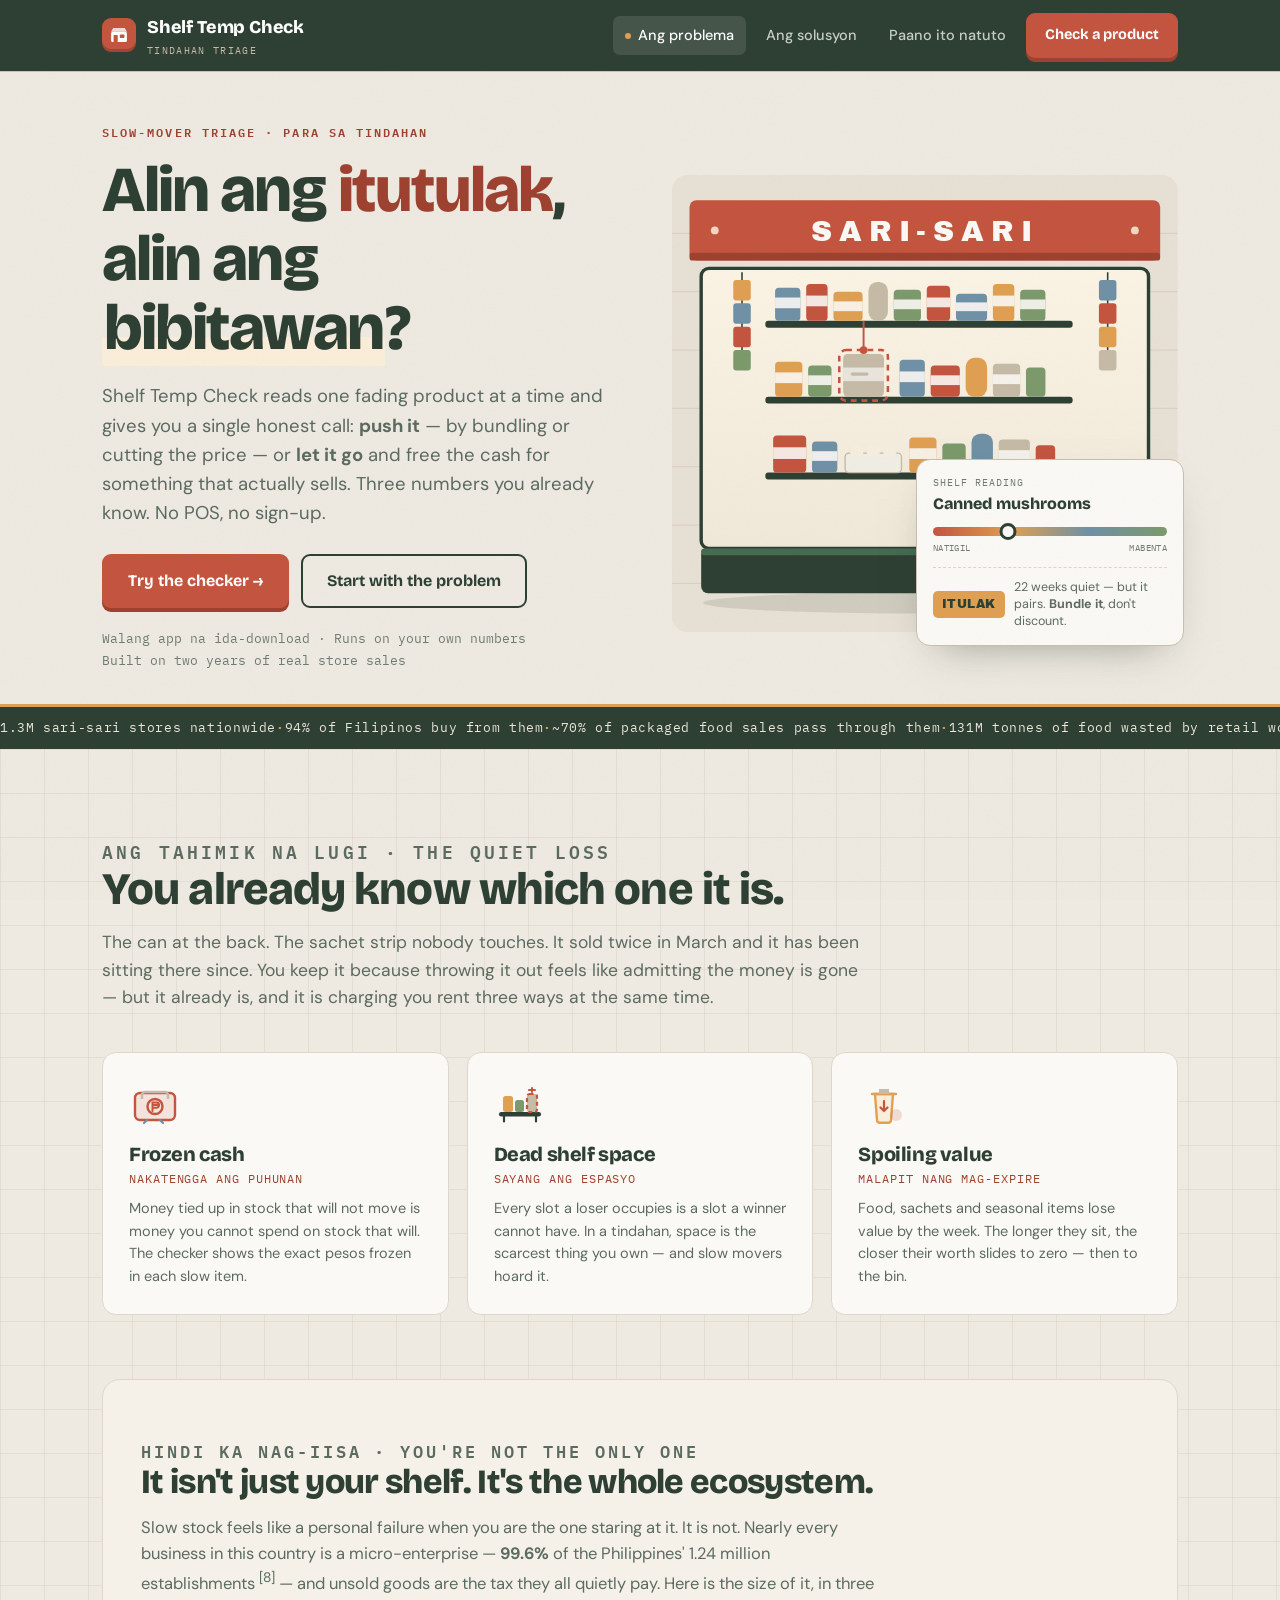
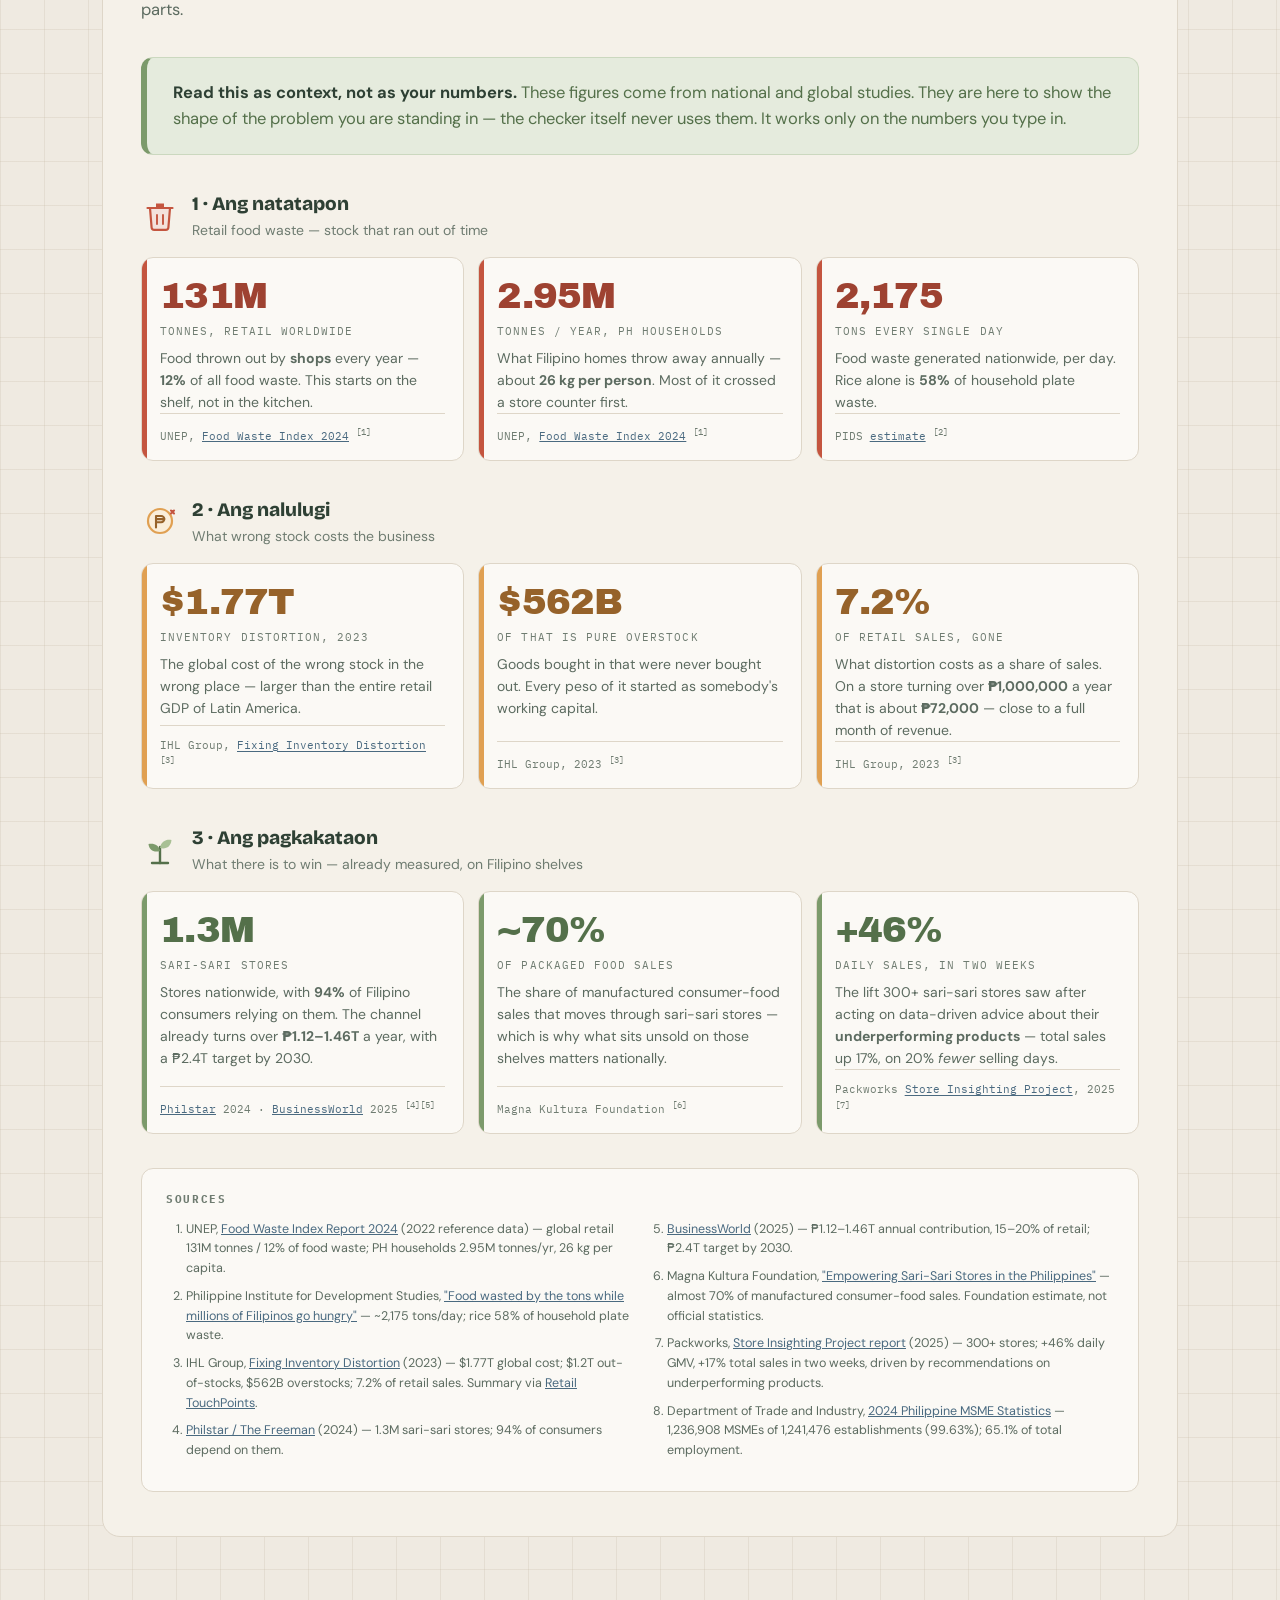
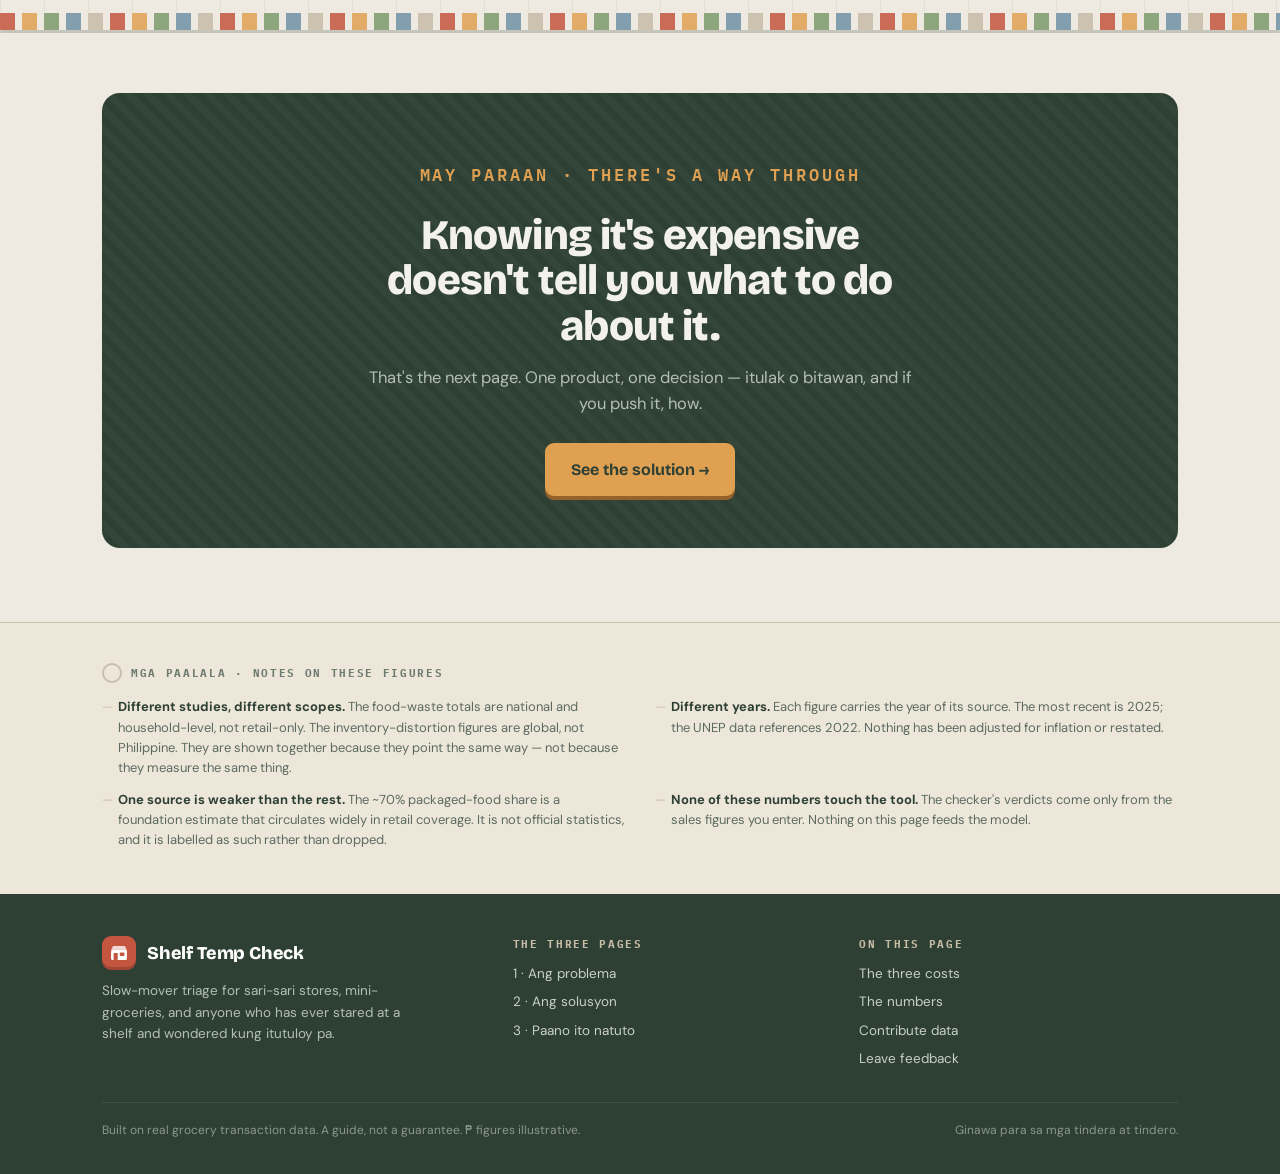
==== commit d918b7c3: "add 3 page site" ====
--- a/index.html
+++ b/index.html
@@ -1,1692 +1,336 @@
 <!doctype html>
 <html lang="en"><head>
 <meta charset="utf-8"><meta name="viewport" content="width=device-width, initial-scale=1">
-<title>Shelf Temp Check — itulak o bitawan?</title>
-<meta name="description" content="Slow-mover triage for sari-sari stores and small groceries. One clear call per product: push it (bundle or discount) or cut it loose.">
+<title>Shelf Temp Check — ang problema sa hindi nabebenta</title>
+<meta name="description" content="Slow-mover triage for sari-sari stores and small groceries. Start with the problem: what dead stock costs you, and why you're not the only one carrying it.">
 <link rel="preconnect" href="https://fonts.googleapis.com">
 <link rel="preconnect" href="https://fonts.gstatic.com" crossorigin>
 <link href="https://fonts.googleapis.com/css2?family=Archivo+Black&family=Bricolage+Grotesque:opsz,wght@12..96,600;12..96,700;12..96,800&family=DM+Sans:opsz,wght@9..40,400;9..40,500;9..40,600;9..40,700&family=IBM+Plex+Mono:wght@400;500;600&display=swap" rel="stylesheet">
-<style>
-/* ============================================================
-   MANILA PALETTE — sari-sari shelf triage
-   ============================================================ */
-:root{
-  /* palette, straight off the Manila swatch */
-  --red:#DD0B00;        --red-soft:#F7DCD8;   --red-deep:#A80800;
-  --orange:#FF8C00;     --orange-soft:#FFE9CE; --orange-deep:#C46A00;
-  --taupe:#B0A794;      --taupe-soft:#E0DACF;
-  --blue:#5B7F97;       --blue-soft:#DDE6EB;  --blue-deep:#3E5F75;
-  --forest:#23332B;     --forest-2:#3E5C4B;   --forest-soft:#DDE4DD;
-  --paper:#E5E1DC;      --paper-2:#EEEAE4;    --card:#FAF8F4;
-
-  --ink:var(--forest);  --ink-soft:#5E6E64;   --muted:#7A8A80;
-  --line:#D3CCC1;       --line-2:#C0B7A8;
-
-  --f-display:"Archivo Black","Bricolage Grotesque",sans-serif;
-  --f-head:"Bricolage Grotesque",system-ui,sans-serif;
-  --f-body:"DM Sans",system-ui,sans-serif;
-  --f-mono:"IBM Plex Mono",ui-monospace,monospace;
-}
-*{box-sizing:border-box}
-html{scroll-behavior:smooth}
-body{margin:0;background:var(--paper);color:var(--ink);font-family:var(--f-body);font-size:17px;line-height:1.55;-webkit-font-smoothing:antialiased}
-img,svg{max-width:100%}
-a{color:inherit}
-h1,h2,h3{font-family:var(--f-head);font-weight:800;letter-spacing:-.02em;line-height:1.05;margin:0}
-.wrap{max-width:1120px;margin:0 auto;padding:0 22px}
-.grain{position:fixed;inset:0;width:100%;height:100%;pointer-events:none;opacity:.05;mix-blend-mode:multiply;z-index:60}
-:focus-visible{outline:3px solid var(--orange);outline-offset:3px}
-::selection{background:var(--orange);color:var(--forest)}
-
-/* --- textures & motifs ------------------------------------- */
-.capiz{background-image:linear-gradient(rgba(176,167,148,.30) 1px,transparent 1px),linear-gradient(90deg,rgba(176,167,148,.30) 1px,transparent 1px);background-size:44px 44px}
-.banig{background-image:repeating-linear-gradient(45deg,rgba(176,167,148,.16) 0 6px,transparent 6px 12px),repeating-linear-gradient(-45deg,rgba(176,167,148,.16) 0 6px,transparent 6px 12px)}
-/* tingi sachet strip — the hanging strings in every sari-sari window */
-.sachets{position:relative;height:30px;margin:0;overflow:hidden}
-.sachets::before{content:"";position:absolute;inset:0 0 auto 0;height:2px;background:var(--forest);opacity:.3}
-.sachets::after{content:"";position:absolute;left:0;right:0;top:3px;height:22px;
-  background:repeating-linear-gradient(90deg,
-    var(--red) 0 17px,transparent 17px 26px,
-    var(--orange) 26px 43px,transparent 43px 52px,
-    var(--taupe) 52px 69px,transparent 69px 78px,
-    var(--blue) 78px 95px,transparent 95px 104px,
-    var(--forest) 104px 121px,transparent 121px 130px)}
-.sachets.tight::after{opacity:.85}
-
-/* --- buttons ------------------------------------------------ */
-.btn{display:inline-block;font-family:var(--f-head);font-weight:700;font-size:16px;text-decoration:none;
-  padding:14px 26px;border-radius:6px;transition:transform .14s,box-shadow .14s;cursor:pointer;border:none}
-.btn-red{background:var(--red);color:#fff;box-shadow:0 5px 0 var(--red-deep)}
-.btn-red:hover{transform:translateY(-2px);box-shadow:0 7px 0 var(--red-deep)}
-.btn-red:active{transform:translateY(2px);box-shadow:0 3px 0 var(--red-deep)}
-.btn-orange{background:var(--orange);color:var(--forest);box-shadow:0 5px 0 var(--orange-deep)}
-.btn-orange:hover{transform:translateY(-2px);box-shadow:0 7px 0 var(--orange-deep)}
-.btn-ghost{border:2px solid var(--ink);color:var(--ink);padding:12px 24px;background:transparent}
-.btn-ghost:hover{background:var(--ink);color:var(--paper)}
-
-.eyebrow{font-family:var(--f-mono);font-size:11.5px;font-weight:600;letter-spacing:.18em;text-transform:uppercase;color:var(--red);margin:0 0 14px}
-.tl{font-family:var(--f-mono);font-size:12px;letter-spacing:.06em;color:var(--muted)}
-.fil{font-style:normal;color:var(--muted);font-family:var(--f-body);font-weight:500}
-
-/* --- navbar ------------------------------------------------- */
-.navbar{background:var(--forest);position:sticky;top:0;z-index:50;box-shadow:0 1px 0 rgba(0,0,0,.2)}
-.navbar nav{display:flex;align-items:center;justify-content:space-between;gap:16px;padding:13px 0}
-.brand{display:flex;align-items:center;gap:11px;font-family:var(--f-head);font-weight:800;font-size:18px;color:#fff;text-decoration:none;letter-spacing:-.01em}
-.brand .mark{width:34px;height:34px;border-radius:7px;background:var(--red);display:grid;place-items:center;flex:none;box-shadow:inset 0 -3px 0 rgba(0,0,0,.22)}
-.brand .mark svg{width:20px;height:20px;display:block}
-.brand small{display:block;font-family:var(--f-mono);font-weight:400;font-size:9.5px;letter-spacing:.14em;text-transform:uppercase;color:var(--taupe);margin-top:1px}
-.navlinks{display:flex;gap:24px;align-items:center;font-size:14.5px;font-weight:500}
-.navlinks a{text-decoration:none;color:#CFD6CE}
-.navlinks a:hover{color:#fff}
-@media(max-width:880px){.navlinks a:not(.btn){display:none}}
-.navlinks .btn{white-space:nowrap}
-.cta-short{display:none}
-@media(max-width:560px){.brand{font-size:16px;gap:9px}.brand small{display:none}
-  .brand .mark{width:30px;height:30px}
-  .navlinks .btn{padding:10px 15px!important;font-size:13.5px!important}}
-@media(max-width:430px){.brand{font-size:15px}.cta-long{display:none}.cta-short{display:inline}}
-
-/* --- hero --------------------------------------------------- */
-.hero{display:grid;grid-template-columns:1.02fr .98fr;gap:44px;align-items:center;padding:52px 0 20px}
-@media(max-width:900px){.hero{grid-template-columns:1fr;gap:28px;padding-top:36px}}
-.hero h1{font-size:clamp(38px,6.2vw,66px);letter-spacing:-.03em}
-.hero h1 .u{background:linear-gradient(transparent 62%,var(--orange) 62%);padding:0 2px}
-.hero h1 .r{color:var(--red)}
-.hero .lead{font-size:18.5px;color:var(--ink-soft);max-width:46ch;margin:20px 0 26px}
-.hero .cta{display:flex;gap:12px;flex-wrap:wrap;align-items:center}
-.hero .trust{margin-top:20px;font-family:var(--f-mono);font-size:12.5px;color:var(--muted);line-height:1.7}
-.hero-art{position:relative}
-.hero-art svg{display:block;width:100%;height:auto}
-/* floating triage card over the storefront */
-.floatcard{position:absolute;right:-6px;bottom:-14px;width:min(268px,74%);background:var(--card);
-  border:1.5px solid var(--line-2);border-radius:12px;padding:15px 16px;box-shadow:0 18px 40px -20px rgba(35,51,43,.55);}
-.floatcard .hd{display:flex;justify-content:space-between;align-items:baseline;gap:8px}
-.floatcard .nm{font-family:var(--f-head);font-weight:800;font-size:16px}
-.floatcard .st{font-family:var(--f-mono);font-size:10px;letter-spacing:.1em;text-transform:uppercase;color:var(--muted)}
-.floatcard .bar{height:9px;border-radius:5px;margin:11px 0 5px;background:linear-gradient(90deg,var(--red),var(--orange),var(--blue),var(--forest-2));position:relative}
-.floatcard .bar i{position:absolute;top:-4px;left:32%;width:17px;height:17px;border-radius:50%;background:var(--card);border:3.5px solid var(--forest);transform:translateX(-50%)}
-.floatcard .sc{display:flex;justify-content:space-between;font-family:var(--f-mono);font-size:9px;color:var(--muted);letter-spacing:.04em}
-.floatcard .verd{margin-top:12px;padding-top:11px;border-top:1px dashed var(--line);display:flex;gap:9px;align-items:center}
-.floatcard .verd .tag{font-family:var(--f-display);font-size:12px;letter-spacing:.04em;color:#fff;background:var(--orange);color:var(--forest);padding:4px 9px;border-radius:4px}
-.floatcard .verd p{margin:0;font-size:12.5px;color:var(--ink-soft);line-height:1.35}
-@media(max-width:900px){.floatcard{position:static;width:100%;margin-top:14px}}
-
-/* --- ticker ------------------------------------------------- */
-.ticker{background:var(--forest);color:var(--taupe-soft);overflow:hidden;border-top:3px solid var(--red)}
-.ticker .in{display:flex;gap:38px;white-space:nowrap;padding:11px 0;font-family:var(--f-mono);font-size:12.5px;letter-spacing:.05em;animation:slide 42s linear infinite}
-.ticker b{color:var(--orange);font-weight:600}
-@keyframes slide{from{transform:translateX(0)}to{transform:translateX(-50%)}}
-@media(prefers-reduced-motion:reduce){.ticker .in{animation:none;flex-wrap:wrap;white-space:normal}}
-
-section{padding:74px 0;position:relative}
-.sec-head{max-width:64ch;margin-bottom:40px}
-.sec-head.center{margin:0 auto 44px;text-align:center}
-.sec-head h2{font-size:clamp(29px,4.4vw,45px)}
-.sec-head p{color:var(--ink-soft);font-size:17.5px;margin:15px 0 0}
-.rule{height:3px;background:var(--forest);opacity:.12;margin:0}
-
-/* --- PH statistics ------------------------------------------ */
-#numbers{background-color:var(--paper-2);border-top:3px solid var(--forest);border-bottom:3px solid var(--forest)}
-.statgroup{margin-bottom:40px}
-.grouphd{display:flex;align-items:center;gap:14px;margin-bottom:18px;flex-wrap:wrap}
-.grouphd .kicker{font-family:var(--f-display);font-size:13px;letter-spacing:.09em;color:#fff;padding:6px 12px;border-radius:4px}
-.grouphd .kicker.waste{background:var(--red)}
-.grouphd .kicker.loss{background:var(--orange);color:var(--forest)}
-.grouphd .kicker.opp{background:var(--forest)}
-.grouphd h3{font-size:22px}
-.grouphd .sub{color:var(--muted);font-size:14.5px;margin:0}
-.statgrid{display:grid;grid-template-columns:repeat(4,1fr);gap:14px}
-@media(max-width:960px){.statgrid{grid-template-columns:repeat(2,1fr)}}
-@media(max-width:520px){.statgrid{grid-template-columns:1fr}}
-.stat{background:var(--card);border:1.5px solid var(--line);border-radius:10px;padding:20px 18px 16px;position:relative;overflow:hidden;display:flex;flex-direction:column}
-.stat::before{content:"";position:absolute;left:0;top:0;bottom:0;width:5px}
-.stat.waste::before{background:var(--red)}
-.stat.loss::before{background:var(--orange)}
-.stat.opp::before{background:var(--forest-2)}
-.stat .n{font-family:var(--f-display);font-size:clamp(30px,4.2vw,40px);line-height:1;letter-spacing:-.02em}
-.stat .n.long{font-size:clamp(24px,3.1vw,30px)}
-.stat.waste .n{color:var(--red)}
-.stat.loss .n{color:var(--orange-deep)}
-.stat.opp .n{color:var(--forest-2)}
-.stat .u{font-family:var(--f-mono);font-size:11px;letter-spacing:.1em;text-transform:uppercase;color:var(--muted);margin:8px 0 7px}
-.stat p{font-size:14px;color:var(--ink-soft);margin:0}
-.stat .src{margin-top:auto;padding-top:11px;padding-top:9px;border-top:1px solid var(--line);font-family:var(--f-mono);font-size:10.5px;color:var(--muted)}
-.stat .src a{color:var(--blue-deep);text-decoration:underline;text-underline-offset:2px}
-.stat .src a:hover{color:var(--red)}
-.readnote{background:var(--blue-soft);border:1.5px solid #C3D2DA;border-left:5px solid var(--blue);border-radius:8px;padding:16px 18px;font-size:14.5px;color:var(--blue-deep);margin-top:6px}
-.readnote b{color:#2C4B5E}
-.sources{margin-top:30px;background:var(--card);border:1.5px solid var(--line);border-radius:10px;padding:22px 24px}
-.sources h4{font-family:var(--f-mono);font-size:11px;letter-spacing:.16em;text-transform:uppercase;color:var(--muted);margin:0 0 12px}
-.sources ol{margin:0;padding-left:20px;columns:2;column-gap:34px}
-@media(max-width:760px){.sources ol{columns:1}}
-.sources li{font-size:13px;color:var(--ink-soft);margin-bottom:8px;break-inside:avoid}
-.sources a{color:var(--blue-deep)}
-.sources a:hover{color:var(--red)}
-
-/* --- cost cards --------------------------------------------- */
-.grid3{display:grid;grid-template-columns:repeat(3,1fr);gap:18px}
-@media(max-width:860px){.grid3{grid-template-columns:1fr}}
-.cost{background:var(--card);border:1.5px solid var(--line);border-radius:12px;padding:26px;position:relative}
-.cost .ic-cost{width:46px;height:46px;margin-bottom:12px}
-.cost .ic-cost svg{width:46px;height:46px;display:block}
-.cost h3{font-size:20px;margin:0 0 4px}
-.cost .tag-fil{font-family:var(--f-mono);font-size:11.5px;letter-spacing:.08em;text-transform:uppercase;color:var(--red);margin:0 0 9px}
-.cost p{color:var(--ink-soft);font-size:14.5px;margin:0}
-
-/* --- triage (dark) ------------------------------------------ */
-.dark{background:var(--forest);border-radius:16px;padding:58px 0 62px;overflow:hidden;position:relative}
-.dark::after{content:"";position:absolute;inset:0;pointer-events:none;
-  background-image:repeating-linear-gradient(45deg,rgba(255,255,255,.03) 0 7px,transparent 7px 14px)}
-.dark .wrap{position:relative;z-index:1}
-.dark .eyebrow{color:var(--orange)}
-.dark h2{color:#F4F2ED;font-size:clamp(29px,4.4vw,45px)}
-.dark .sub{color:#B6C0B7;max-width:58ch;margin:15px 0 40px;font-size:17.5px}
-
-.triage{display:grid;grid-template-columns:1fr;gap:16px}
-.tnode{background:#2E4238;border:1.5px solid #435849;border-radius:12px;padding:22px 24px}
-.tnode .q{font-family:var(--f-mono);font-size:11px;letter-spacing:.14em;text-transform:uppercase;color:var(--taupe);margin:0 0 8px}
-.tnode h3{color:#F4F2ED;font-size:21px;margin:0 0 6px}
-.tnode p{color:#B6C0B7;font-size:14.5px;margin:0}
-.tsplit{display:grid;grid-template-columns:1fr 1fr;gap:16px}
-@media(max-width:760px){.tsplit{grid-template-columns:1fr}}
-.tcard{border-radius:12px;padding:22px 24px;border:1.5px solid transparent}
-.tcard .k{font-family:var(--f-display);font-size:12.5px;letter-spacing:.09em;padding:4px 10px;border-radius:4px;display:inline-block;margin-bottom:11px}
-.tcard h3{font-size:21px;margin:0 0 6px}
-.tcard .fil-sub{font-family:var(--f-mono);font-size:12px;letter-spacing:.06em;margin:0 0 8px}
-.tcard p{font-size:14.5px;margin:0}
-.tcard.push{background:#2E4238;border-color:#4C6B57}
-.tcard.push .k{background:var(--orange);color:var(--forest)}
-.tcard.push h3{color:#F4F2ED} .tcard.push p{color:#B6C0B7} .tcard.push .fil-sub{color:var(--orange)}
-.tcard.cut{background:#3A2320;border-color:#5E332C}
-.tcard.cut .k{background:var(--red);color:#fff}
-.tcard.cut h3{color:#F6EBE8} .tcard.cut p{color:#D3B9B3} .tcard.cut .fil-sub{color:#E9897C}
-.tsub{display:grid;grid-template-columns:1fr 1fr;gap:14px;margin-top:14px}
-@media(max-width:560px){.tsub{grid-template-columns:1fr}}
-.tsub .b{background:rgba(255,255,255,.06);border:1px dashed #5B7A66;border-radius:9px;padding:15px 17px}
-.tsub .b b{display:block;font-family:var(--f-head);font-weight:800;color:#F4F2ED;font-size:15.5px;margin-bottom:3px}
-.tsub .b span{color:#A9B5AB;font-size:13.5px}
-.arrowdown{text-align:center;color:var(--taupe);font-size:20px;line-height:1;margin:-2px 0}
-
-/* --- steps -------------------------------------------------- */
-.steps{display:grid;grid-template-columns:repeat(3,1fr);gap:22px}
-@media(max-width:860px){.steps{grid-template-columns:1fr}}
-.step{position:relative;padding-top:8px}
-.step .b{width:46px;height:46px;border-radius:8px;background:var(--orange);color:var(--forest);display:grid;place-items:center;
-  font-family:var(--f-display);font-size:20px;margin-bottom:15px;box-shadow:0 4px 0 var(--orange-deep)}
-.step h3{font-size:19.5px;margin:0 0 4px}
-.step .tag-fil{font-family:var(--f-mono);font-size:11.5px;letter-spacing:.08em;text-transform:uppercase;color:var(--muted);margin:0 0 8px}
-.step p{color:var(--ink-soft);font-size:14.5px;margin:0}
-
-/* --- UVP ---------------------------------------------------- */
-.uvp{background:var(--orange-soft);border:1.5px solid #EFD3AC;border-radius:16px;padding:46px;display:grid;grid-template-columns:1fr 1fr;gap:36px;align-items:center}
-@media(max-width:860px){.uvp{grid-template-columns:1fr;padding:30px}}
-.uvp .eyebrow{color:var(--red)}
-.uvp h2{font-size:clamp(27px,3.8vw,40px)}
-.uvp p{color:#6D5636;margin:15px 0 0;font-size:16.5px}
-.uvp .demo{background:#fff;border:1.5px solid #EFD3AC;border-radius:12px;padding:20px}
-.uvp .demo .warnbox{background:var(--red-soft);border:1.5px solid #E7BDB5;border-left:5px solid var(--red);border-radius:8px;padding:13px 15px;font-size:14px;color:#7C2A20}
-.uvp .demo .warnbox b{color:var(--red)}
-
-/* --- method ------------------------------------------------- */
-.story{display:grid;grid-template-columns:repeat(5,1fr);gap:12px}
-@media(max-width:980px){.story{grid-template-columns:1fr 1fr}}
-@media(max-width:560px){.story{grid-template-columns:1fr}}
-.stepcard{background:var(--card);border:1.5px solid var(--line);border-radius:10px;padding:20px}
-.stepcard .num{font-family:var(--f-display);font-size:15px;color:var(--red)}
-.stepcard h3{font-size:16.5px;margin:9px 0 7px}
-.stepcard p{color:var(--ink-soft);font-size:13.5px;margin:0}
-.discovered{margin-top:22px;background:var(--forest-soft);border:1.5px dashed var(--line-2);border-radius:12px;padding:20px 24px;font-size:15px;color:var(--ink-soft)}
-.discovered b{color:var(--ink)}
-
-/* --- model stats band --------------------------------------- */
-.stats{background:var(--blue);border-radius:16px;padding:38px 0;color:#fff}
-.stats .row{display:grid;grid-template-columns:repeat(4,1fr);gap:18px;text-align:center}
-@media(max-width:720px){.stats .row{grid-template-columns:1fr 1fr;gap:26px}}
-.stats .big{font-family:var(--f-display);font-size:38px;line-height:1;color:#fff}
-.stats .lbl{font-size:13px;color:#DCE6EB;margin-top:6px}
-
-/* ============================================================
-   THE APP
-   ============================================================ */
-section[id],#top{scroll-margin-top:76px}
-#try{scroll-margin-top:76px}
-#app{background:var(--card);border:2px solid var(--forest);border-radius:14px;padding:0;overflow:hidden;
-  box-shadow:0 26px 60px -38px rgba(35,51,43,.6);
-  --panel:#fff; --soft:var(--paper-2); --a-line:var(--line);
-  --good:var(--forest-2); --good-s:var(--forest-soft);
-  --calm:var(--blue); --calm-s:var(--blue-soft);
-  --warm:var(--orange-deep); --warm-s:var(--orange-soft);
-  --bad:var(--red); --bad-s:var(--red-soft);}
-#app .appbar{background:var(--forest);padding:12px 20px;display:flex;align-items:center;justify-content:space-between;gap:12px;flex-wrap:wrap}
-#app .appbar .ttl{font-family:var(--f-head);font-weight:800;color:#fff;font-size:15.5px;display:flex;align-items:center;gap:9px}
-#app .appbar .ttl span{width:9px;height:9px;border-radius:50%;background:var(--orange);flex:none}
-#app .appbar .note{font-family:var(--f-mono);font-size:11px;color:var(--taupe);letter-spacing:.05em}
-#app .appbody{padding:22px}
-@media(max-width:600px){#app .appbody{padding:15px}}
-#app .tabs{display:flex;flex-wrap:wrap;gap:6px;margin-bottom:20px;background:var(--soft);padding:5px;border-radius:8px;border:1px solid var(--a-line)}
-#app .tabs button{font-family:var(--f-head);font-weight:700;font-size:14px;cursor:pointer;background:transparent;border:none;border-radius:6px;padding:10px 17px;color:var(--muted)}
-#app .tabs button:hover{color:var(--ink)}
-#app .tabs button.on{background:var(--forest);color:#fff}
-#app .tab{display:none}#app .tab.on{display:block}
-#app .card{background:var(--panel);border:1.5px solid var(--a-line);border-radius:12px;padding:20px}
-#app .grid2{display:grid;grid-template-columns:1fr 1fr;gap:16px}
-@media(max-width:820px){#app .grid2{grid-template-columns:1fr}}
-#app h2{font-family:var(--f-head);font-weight:800;font-size:17.5px;margin:0 0 3px;color:var(--ink)}
-#app .sub{color:var(--muted);font-size:13px;margin:0 0 15px}
-#app .field{margin:14px 0}
-#app .field .top{display:flex;justify-content:space-between;align-items:baseline;gap:10px}
-#app label{font-weight:600;font-size:13.5px;color:var(--ink);font-family:var(--f-body)}
-#app .hint{font-size:11.5px;color:var(--muted)}
-#app .val{font-family:var(--f-display);font-size:19px;color:var(--ink)}
-#app input[type=range]{-webkit-appearance:none;appearance:none;width:100%;height:7px;border-radius:4px;background:var(--taupe-soft);margin-top:10px;cursor:pointer;border:1px solid var(--a-line)}
-#app input[type=range]::-webkit-slider-thumb{-webkit-appearance:none;width:20px;height:20px;border-radius:5px;background:var(--red);border:3px solid #fff;box-shadow:0 1px 5px rgba(0,0,0,.3);cursor:pointer}
-#app input[type=range]::-moz-range-thumb{width:20px;height:20px;border-radius:5px;background:var(--red);border:3px solid #fff;cursor:pointer}
-#app input[type=number],#app select,#app input[type=text]{font-family:var(--f-body);font-size:14px;padding:9px 11px;border:1.5px solid var(--a-line);border-radius:7px;background:var(--soft);color:var(--ink)}
-#app input[type=number]:focus,#app select:focus,#app input[type=text]:focus{border-color:var(--forest);background:#fff}
-#app .temp-wrap{display:flex;gap:18px;align-items:center}
-#app .verdict{font-family:var(--f-display);font-size:clamp(24px,5.4vw,36px);line-height:1;margin:0;color:var(--ink);letter-spacing:-.01em}
-#app .verdict small{display:block;font-family:var(--f-mono);font-size:10.5px;font-weight:600;letter-spacing:.15em;text-transform:uppercase;color:var(--muted);margin-bottom:6px}
-#app .verdict em{display:block;font-style:normal;font-family:var(--f-body);font-weight:500;font-size:14px;color:var(--ink-soft);margin-top:7px;letter-spacing:0}
-#app .pbig{font-family:var(--f-head);font-weight:700;font-size:18px;margin:12px 0 0;color:var(--ink)}
-#app .chips{display:flex;gap:7px;flex-wrap:wrap;margin-top:14px}
-#app .chip{font-size:12px;background:var(--soft);border:1.5px solid var(--a-line);border-radius:6px;padding:5px 11px;color:var(--ink)}
-#app .chip b{font-family:var(--f-head);font-weight:700}
-#app .why{margin-top:15px;border-top:1.5px solid var(--a-line);padding-top:13px}
-#app .why h3{font-family:var(--f-mono);font-size:10.5px;letter-spacing:.14em;text-transform:uppercase;color:var(--muted);margin:0 0 8px}
-#app .why li{font-size:13px;color:var(--ink);margin:5px 0;list-style:none;padding-left:17px;position:relative}
-#app .why li::before{content:"▸";position:absolute;left:0;color:var(--red)}
-#app .why ul{margin:0;padding:0}
-#app .badge{display:inline-block;font-family:var(--f-mono);font-size:11px;font-weight:600;padding:2px 8px;border-radius:4px;white-space:nowrap}
-#app .b-good{background:var(--good-s);color:var(--forest)}
-#app .b-calm{background:var(--calm-s);color:var(--blue-deep)}
-#app .b-warm{background:var(--warm-s);color:var(--warm)}
-#app .b-bad{background:var(--bad-s);color:var(--bad)}
-
-/* triage ribbon inside the app */
-#app .triage-bar{display:flex;align-items:stretch;gap:0;border-radius:10px;overflow:hidden;border:1.5px solid var(--a-line);margin-bottom:12px;background:var(--panel)}
-#app .triage-bar .tb{flex:1;padding:11px 14px;text-align:center;font-family:var(--f-head);font-weight:700;font-size:13.5px;color:var(--muted);background:var(--soft);border-right:1.5px solid var(--a-line)}
-#app .triage-bar .tb:last-child{border-right:none}
-#app .triage-bar .tb small{display:block;font-family:var(--f-mono);font-weight:400;font-size:10px;letter-spacing:.06em;text-transform:uppercase;margin-top:2px;opacity:.75}
-#app .triage-bar .tb.on-keep{background:var(--good-s);color:var(--forest)}
-#app .triage-bar .tb.on-push{background:var(--orange);color:var(--forest)}
-#app .triage-bar .tb.on-cut{background:var(--red);color:#fff}
-#app .rp{border-radius:10px;padding:16px 18px;border:1.5px solid var(--a-line);border-left-width:5px;margin-top:2px}
-#app .rp-h{font-family:var(--f-head);font-weight:800;font-size:18px;margin-bottom:5px}
-#app .rp-h .gloss{font-family:var(--f-mono);font-weight:400;font-size:11.5px;letter-spacing:.08em;text-transform:uppercase;opacity:.72;margin-left:8px;white-space:nowrap}
-#app .rp p{margin:0;font-size:14px;color:var(--ink)}
-#app .rp.discount{background:var(--warm-s);border-color:#EAD2AE;border-left-color:var(--orange)}
-#app .rp.discount .rp-h{color:var(--orange-deep)}
-#app .rp.bundle{background:var(--calm-s);border-color:#C6D5DC;border-left-color:var(--blue)}
-#app .rp.bundle .rp-h{color:var(--blue-deep)}
-#app .rp.keep{background:var(--good-s);border-color:#C3D2C6;border-left-color:var(--forest-2)}
-#app .rp.keep .rp-h{color:var(--forest)}
-#app .rp.retire{background:var(--bad-s);border-color:#E7C2BB;border-left-color:var(--red)}
-#app .rp.retire .rp-h{color:var(--bad)}
-#app .rp2{background:var(--soft);border:1.5px solid var(--a-line);border-radius:8px;padding:10px 14px;margin-top:8px;font-size:13.5px;color:var(--ink)}
-#app .warn{margin-top:13px;background:var(--warm-s);border:1.5px solid #EAD2AE;border-left:5px solid var(--red);border-radius:8px;padding:12px 14px;font-size:13.5px;color:#6D5636}
-#app .warn b{color:var(--red)}
-#app .note{margin-top:12px;font-size:12.5px;color:var(--muted)}
-#app .playlabel{font-family:var(--f-mono);font-size:10.5px;font-weight:600;letter-spacing:.15em;text-transform:uppercase;color:var(--muted);margin-bottom:8px}
-#app .hscroll{overflow-x:auto}
-#app .srow-head,#app .srow{display:grid;grid-template-columns:1.4fr 1.2fr .8fr .8fr .8fr 1.15fr 30px;gap:8px;align-items:center;min-width:740px}
-#app .srow-head{font-family:var(--f-mono);font-size:10px;letter-spacing:.05em;text-transform:uppercase;color:var(--muted);margin-bottom:7px}
-#app .srow{margin:6px 0}
-#app .srow input,#app .srow .rowcat{width:100%}
-#app .srow .rowcat{font-size:12.5px;padding:7px 6px}
-#app .srow .res{font-size:12px;text-align:center}
-#app .xbtn{background:transparent;border:none;color:var(--muted);cursor:pointer;font-size:17px;line-height:1}
-#app .xbtn:hover{color:var(--bad)}
-#app .addbtn{margin-top:12px;font-family:var(--f-head);font-weight:700;font-size:13px;cursor:pointer;background:var(--soft);border:1.5px solid var(--a-line);border-radius:7px;padding:9px 16px;color:var(--ink)}
-#app .addbtn:hover{background:var(--forest);color:#fff;border-color:var(--forest)}
-#app .summary{margin-top:15px;padding:13px 16px;border-radius:9px;background:var(--soft);border:1.5px solid var(--a-line);border-left:5px solid var(--forest);font-size:14px;color:var(--ink)}
-#app .mode-toggle{display:inline-flex;background:var(--soft);border:1.5px solid var(--a-line);border-radius:8px;padding:4px;margin-bottom:15px;gap:4px}
-#app .mode-toggle button{border:none;background:transparent;font-family:var(--f-head);font-weight:700;font-size:13px;padding:8px 15px;border-radius:5px;cursor:pointer;color:var(--muted)}
-#app .mode-toggle button.on{background:#fff;color:var(--ink);box-shadow:0 1px 3px rgba(0,0,0,.14)}
-#app #upload-panel{margin-bottom:16px;background:var(--soft);border:1.5px solid var(--a-line);border-radius:10px;padding:17px}
-#app #upload-panel p{font-size:13.5px;color:var(--muted);margin:0 0 12px}
-#app .dropzone{display:block;border:2px dashed var(--line-2);border-radius:10px;padding:22px;text-align:center;color:var(--muted);cursor:pointer;margin-top:12px;font-size:14px;background:var(--panel)}
-#app .dropzone.drag{border-color:var(--red);background:var(--bad-s);color:var(--bad)}
-#app #upload-msg{margin-top:12px;font-size:13px}
-#app .upl-ok{color:var(--forest)}
-#app .upl-warn{color:#7C2A20;background:var(--warm-s);border:1.5px solid #EAD2AE;border-radius:8px;padding:10px 12px}
-#app footer{display:none}
-
-/* --- contribute + feedback ---------------------------------- */
-#contribute{background-color:var(--paper-2);border-top:3px solid var(--forest);border-bottom:3px solid var(--forest)}
-.formwrap{display:grid;grid-template-columns:1.06fr .94fr;gap:20px;align-items:start}
-@media(max-width:900px){.formwrap{grid-template-columns:1fr}}
-.panel{background:var(--card);border:1.5px solid var(--line);border-radius:12px;padding:24px}
-@media(max-width:600px){.panel{padding:18px}}
-.panel h3{font-size:20px;margin:0 0 3px}
-.panel .fil-sub{font-family:var(--f-mono);font-size:11.5px;letter-spacing:.08em;text-transform:uppercase;color:var(--red);margin:0 0 12px}
-.panel .lede{color:var(--ink-soft);font-size:14.5px;margin:0 0 16px}
-.whereto{border-radius:8px;padding:12px 14px;font-size:13px;margin:0 0 18px;border:1.5px solid;display:flex;gap:9px;align-items:flex-start}
-.whereto .dot{width:9px;height:9px;border-radius:50%;flex:none;margin-top:5px}
-.whereto.local{background:var(--blue-soft);border-color:#C3D2DA;color:var(--blue-deep)}
-.whereto.local .dot{background:var(--blue)}
-.whereto.live{background:var(--forest-soft);border-color:#C3D2C6;color:var(--forest)}
-.whereto.live .dot{background:var(--forest-2)}
-.whereto b{font-weight:700}
-
-.f{margin:14px 0}
-.frow{display:grid;grid-template-columns:1fr 1fr;gap:12px}
-.frow3{display:grid;grid-template-columns:1fr 1fr 1fr;gap:12px}
-@media(max-width:520px){.frow,.frow3{grid-template-columns:1fr}}
-.f>label,.flabel{display:block;font-family:var(--f-body);font-weight:600;font-size:13.5px;color:var(--ink);margin-bottom:6px}
-.f .hint{font-weight:400;font-size:11.5px;color:var(--muted)}
-.f input[type=text],.f input[type=number],.f input[type=email],.f select,.f textarea{
-  width:100%;font-family:var(--f-body);font-size:14px;padding:10px 12px;border:1.5px solid var(--line);
-  border-radius:7px;background:var(--paper-2);color:var(--ink)}
-.f textarea{min-height:118px;resize:vertical;line-height:1.5}
-.f input:focus,.f select:focus,.f textarea:focus{border-color:var(--forest);background:#fff;outline:none}
-.f input.bad,.f textarea.bad{border-color:var(--red);background:var(--red-soft)}
-
-.chipset{display:flex;flex-wrap:wrap;gap:7px}
-.chipset label{cursor:pointer}
-.chipset input{position:absolute;width:1px;height:1px;padding:0;margin:-1px;overflow:hidden;clip:rect(0 0 0 0);clip-path:inset(50%);white-space:nowrap;border:0}
-.chipset span{display:inline-block;font-size:13px;padding:7px 13px;border-radius:100px;border:1.5px solid var(--line);
-  background:var(--paper-2);color:var(--ink-soft);transition:background .12s,color .12s,border-color .12s}
-.chipset label:hover span{border-color:var(--line-2)}
-.chipset input:checked+span{background:var(--forest);border-color:var(--forest);color:#fff;font-weight:600}
-.chipset input:focus-visible+span{outline:3px solid var(--orange);outline-offset:2px}
-.chipset.warmset input:checked+span{background:var(--orange);border-color:var(--orange-deep);color:var(--forest)}
-.chipset span em{font-style:normal;font-family:var(--f-mono);font-size:10.5px;letter-spacing:.05em;opacity:.7;margin-left:5px}
-
-.consent{display:flex;gap:10px;align-items:flex-start;background:var(--paper-2);border:1.5px solid var(--line);
-  border-radius:8px;padding:12px 14px;margin:18px 0 6px;font-size:13px;color:var(--ink-soft)}
-.consent input{margin-top:3px;width:17px;height:17px;accent-color:var(--forest);flex:none}
-.formactions{display:flex;gap:10px;flex-wrap:wrap;align-items:center;margin-top:16px}
-.btn-sm{font-family:var(--f-head);font-weight:700;font-size:13.5px;cursor:pointer;border-radius:7px;padding:10px 16px;border:1.5px solid var(--line);background:var(--paper-2);color:var(--ink)}
-.btn-sm:hover{background:var(--forest);color:#fff;border-color:var(--forest)}
-.btn-sm.danger:hover{background:var(--red);border-color:var(--red);color:#fff}
-.status{font-size:13.5px;margin-top:14px;border-radius:8px;padding:11px 14px;border:1.5px solid;display:none}
-.status.show{display:block}
-.status.ok{background:var(--forest-soft);border-color:#C3D2C6;color:var(--forest)}
-.status.err{background:var(--red-soft);border-color:#E7C2BB;color:#7C2A20}
-.status.info{background:var(--orange-soft);border-color:#EAD2AE;color:#6D5636}
-
-/* the local ledger */
-.ledger .cnt{display:flex;align-items:baseline;gap:10px;margin-bottom:4px}
-.ledger .cnt b{font-family:var(--f-display);font-size:38px;line-height:1;color:var(--forest-2)}
-.ledger .cnt span{font-family:var(--f-mono);font-size:11px;letter-spacing:.1em;text-transform:uppercase;color:var(--muted)}
-.agree{background:var(--paper-2);border:1.5px solid var(--line);border-left:5px solid var(--blue);border-radius:8px;
-  padding:12px 14px;font-size:13.5px;color:var(--ink-soft);margin:14px 0}
-.agree b{color:var(--ink)}
-.entries{margin:14px 0 0;max-height:330px;overflow-y:auto;border:1.5px solid var(--line);border-radius:8px}
-.entries:empty{display:none}
-.entry{display:flex;gap:10px;align-items:flex-start;padding:11px 13px;border-bottom:1px solid var(--line);font-size:13px}
-.entry:last-child{border-bottom:none}
-.entry .meta{flex:1;min-width:0}
-.entry .nm{font-family:var(--f-head);font-weight:700;font-size:14px;color:var(--ink);word-break:break-word}
-.entry .dt{font-family:var(--f-mono);font-size:10.5px;color:var(--muted);margin-top:2px}
-.entry .tags{display:flex;gap:5px;flex-wrap:wrap;margin-top:6px}
-.entry .t{font-family:var(--f-mono);font-size:10px;letter-spacing:.04em;padding:2px 7px;border-radius:4px;background:var(--taupe-soft);color:var(--ink-soft)}
-.entry .t.did{background:var(--orange-soft);color:var(--orange-deep)}
-.entry .t.out-good{background:var(--forest-soft);color:var(--forest)}
-.entry .t.out-bad{background:var(--red-soft);color:var(--red)}
-.entry .del{background:transparent;border:none;color:var(--muted);cursor:pointer;font-size:17px;line-height:1;padding:0 2px}
-.entry .del:hover{color:var(--red)}
-.emptyledger{font-size:13.5px;color:var(--muted);background:var(--paper-2);border:1.5px dashed var(--line-2);
-  border-radius:8px;padding:16px;text-align:center;margin-top:14px}
-
-/* feedback */
-#feedback .formwrap{grid-template-columns:1fr .78fr}
-@media(max-width:900px){#feedback .formwrap{grid-template-columns:1fr}}
-.faq{list-style:none;padding:0;margin:0}
-.faq li{border-bottom:1px solid var(--line);padding:13px 0}
-.faq li:last-child{border-bottom:none}
-.faq b{display:block;font-family:var(--f-head);font-weight:700;font-size:14.5px;margin-bottom:3px}
-.faq span{font-size:13.5px;color:var(--ink-soft)}
-
-/* --- CTA + footer ------------------------------------------- */
-.cta-band{text-align:center;padding:78px 0}
-.cta-band h2{font-size:clamp(30px,4.8vw,52px);max-width:17ch;margin:0 auto 8px}
-.cta-band .fil-lead{font-family:var(--f-mono);font-size:13px;letter-spacing:.1em;text-transform:uppercase;color:var(--red);margin:0 0 18px}
-.cta-band p{color:var(--ink-soft);margin:0 auto 26px;max-width:48ch}
-.sitefoot{background:var(--forest);color:#B6C0B7;padding:42px 0 34px}
-.sitefoot .cols{display:grid;grid-template-columns:1.2fr 1fr 1fr;gap:28px;font-size:13.5px}
-@media(max-width:800px){.sitefoot .cols{grid-template-columns:1fr}}
-.sitefoot .brand{color:#fff;margin-bottom:10px}
-.sitefoot h5{font-family:var(--f-mono);font-size:10.5px;letter-spacing:.16em;text-transform:uppercase;color:var(--taupe);margin:0 0 10px}
-.sitefoot a{color:#CFD6CE}
-.sitefoot a:hover{color:var(--orange)}
-.sitefoot ul{list-style:none;padding:0;margin:0}
-.sitefoot li{margin-bottom:7px}
-.sitefoot .fine{margin-top:26px;padding-top:18px;border-top:1px solid #3A4C42;font-size:12px;color:#8C998F;display:flex;justify-content:space-between;gap:16px;flex-wrap:wrap}
-
-@media(prefers-reduced-motion:reduce){*{transition:none!important;scroll-behavior:auto;animation:none!important}}
-</style></head>
+<link rel="stylesheet" href="assets/site.css">
+</head>
 <body>
 <svg class="grain" aria-hidden="true"><filter id="grainf"><feTurbulence type="fractalNoise" baseFrequency="0.85" numOctaves="2" stitchTiles="stitch"/><feColorMatrix type="saturate" values="0"/></filter><rect width="100%" height="100%" filter="url(#grainf)"/></svg>
 
 <div class="navbar"><div class="wrap"><nav>
-  <a class="brand" href="#top">
-    <span class="mark" aria-hidden="true"><svg viewBox="0 0 24 24"><rect x="2.5" y="8" width="19" height="12.5" rx="1.6" fill="#fff"/><path d="M2.5 8 5 3.5h14L21.5 8Z" fill="#fff" opacity=".78"/><rect x="5.5" y="12" width="5" height="8.5" rx=".8" fill="#DD0B00"/><rect x="13" y="11.5" width="5.5" height="4" rx=".8" fill="#DD0B00"/></svg></span>
+  <a class="brand" href="index.html">
+    <span class="mark" aria-hidden="true"><svg viewBox="0 0 24 24"><rect x="2.5" y="8" width="19" height="12.5" rx="1.8" fill="#fff"/><path d="M2.5 8 5 3.5h14L21.5 8Z" fill="#fff" opacity=".78"/><rect x="5.5" y="12" width="5" height="8.5" rx=".9" fill="#C4553F"/><rect x="13" y="11.5" width="5.5" height="4" rx=".9" fill="#C4553F"/></svg></span>
     <span>Shelf Temp Check<small>Tindahan triage</small></span>
   </a>
   <div class="navlinks">
-    <a href="#numbers">The numbers</a>
-    <a href="#problem">The problem</a>
-    <a href="#triage">The triage</a>
-    <a href="#contribute">Contribute</a>
-    <a href="#try" class="btn btn-red navcta" style="padding:11px 19px;font-size:14.5px"><span class="cta-long">Check a product</span><span class="cta-short">Try it →</span></a>
+    <a href="index.html">Ang problema</a>
+    <a href="solution.html">Ang solusyon</a>
+    <a href="method.html">Paano ito natuto</a>
+    <a href="solution.html#try" class="btn btn-primary" style="padding:11px 19px;font-size:14.5px"><span class="cta-long">Check a product</span><span class="cta-short">Try it →</span></a>
   </div>
 </nav></div></div>
 
+<!-- ============================================================
+     1 · WHAT THIS IS
+     ============================================================ -->
 <div id="top" class="wrap">
   <header class="hero">
     <div>
       <p class="eyebrow">Slow-mover triage · para sa tindahan</p>
-      <h1>Alin ang <span class="r">itutulak</span>, alin ang <span class="u">bibitawan</span>?</h1>
-      <p class="lead">Every shelf has one: the item that's been sitting there since forever. Shelf Temp Check reads
-        each slow mover the way you'd read a suki — and gives you one honest call. <b>Push it</b> (bundle it or
-        cut the price) or <b>let it go</b> and free the cash for something that actually sells.</p>
+      <h1>Alin ang <span class="tint">itutulak</span>, alin ang <span class="hl">bibitawan</span>?</h1>
+      <p class="lead">Shelf Temp Check reads one fading product at a time and gives you a single honest call:
+        <b>push it</b> — by bundling or cutting the price — or <b>let it go</b> and free the cash for something
+        that actually sells. Three numbers you already know. No POS, no sign-up.</p>
       <div class="cta">
-        <a href="#try" class="btn btn-red">Check a product →</a>
-        <a href="#numbers" class="btn btn-ghost">See the numbers</a>
-      </div>
-      <p class="trust">No sign-up · Walang app na ida-download · Runs on your own numbers<br>Built on two years of real store sales</p>
+        <a href="solution.html#try" class="btn btn-primary">Try the checker →</a>
+        <a href="#problema" class="btn btn-ghost">Start with the problem</a>
+      </div>
+      <p class="trust">Walang app na ida-download · Runs on your own numbers<br>Built on two years of real store sales</p>
     </div>
 
     <div class="hero-art">
-      <svg viewBox="0 0 520 470" xmlns="http://www.w3.org/2000/svg" role="img" aria-label="Illustration of a sari-sari store front with shelves of goods, one slow-moving item tagged for review">
-        <defs>
-          <linearGradient id="glow" x1="0" y1="0" x2="0" y2="1">
-            <stop offset="0" stop-color="#FFF4E0"/><stop offset="1" stop-color="#F0E7D6"/>
-          </linearGradient>
-          <linearGradient id="tempgrad" x1="0" y1="0" x2="1" y2="0">
-            <stop offset="0" stop-color="#DD0B00"/><stop offset=".45" stop-color="#FF8C00"/>
-            <stop offset=".75" stop-color="#5B7F97"/><stop offset="1" stop-color="#23332B"/>
-          </linearGradient>
-        </defs>
-
-        <!-- back wall -->
-        <rect x="0" y="0" width="520" height="470" rx="14" fill="#DFD9CE"/>
-        <g opacity=".5" stroke="#B0A794" stroke-width="1">
-          <path d="M0 60h520M0 120h520M0 180h520M0 240h520M0 300h520M0 360h520M0 420h520"/>
-        </g>
-
-        <!-- awning / signage board -->
-        <rect x="18" y="26" width="484" height="62" rx="5" fill="#DD0B00"/>
-        <rect x="18" y="80" width="484" height="8" rx="3" fill="#A80800"/>
-        <text x="260" y="68" text-anchor="middle" font-family="Archivo Black, sans-serif" font-size="30" letter-spacing="7" fill="#FFFFFF">SARI-SARI</text>
-        <circle cx="44" cy="57" r="4" fill="#FFE9CE" opacity=".8"/>
-        <circle cx="476" cy="57" r="4" fill="#FFE9CE" opacity=".8"/>
-
-        <!-- storefront opening -->
-        <rect x="30" y="96" width="460" height="288" rx="6" fill="url(#glow)" stroke="#23332B" stroke-width="3.5"/>
-
-        <!-- hanging tingi sachet strings -->
-        <g>
-          <line x1="72" y1="100" x2="72" y2="196" stroke="#23332B" stroke-width="1.6"/>
-          <rect x="63" y="108" width="18" height="21" rx="2" fill="#FF8C00"/>
-          <rect x="63" y="132" width="18" height="21" rx="2" fill="#5B7F97"/>
-          <rect x="63" y="156" width="18" height="21" rx="2" fill="#DD0B00"/>
-          <rect x="63" y="180" width="18" height="21" rx="2" fill="#B0A794"/>
-        </g>
-        <g>
-          <line x1="448" y1="100" x2="448" y2="196" stroke="#23332B" stroke-width="1.6"/>
-          <rect x="439" y="108" width="18" height="21" rx="2" fill="#5B7F97"/>
-          <rect x="439" y="132" width="18" height="21" rx="2" fill="#DD0B00"/>
-          <rect x="439" y="156" width="18" height="21" rx="2" fill="#FF8C00"/>
-          <rect x="439" y="180" width="18" height="21" rx="2" fill="#23332B"/>
-        </g>
-
-        <!-- shelf 1 -->
-        <rect x="96" y="150" width="316" height="7" rx="2" fill="#23332B"/>
-        <g>
-          <rect x="106" y="116" width="26" height="34" rx="3" fill="#5B7F97"/><rect x="106" y="126" width="26" height="11" fill="#FAF8F4" opacity=".9"/>
-          <rect x="138" y="112" width="22" height="38" rx="3" fill="#DD0B00"/><rect x="138" y="124" width="22" height="11" fill="#FAF8F4" opacity=".9"/>
-          <rect x="166" y="120" width="30" height="30" rx="3" fill="#FF8C00"/><rect x="166" y="130" width="30" height="10" fill="#FAF8F4" opacity=".9"/>
-          <rect x="202" y="110" width="20" height="40" rx="9" fill="#B0A794"/>
-          <rect x="228" y="118" width="28" height="32" rx="3" fill="#3E5C4B"/><rect x="228" y="128" width="28" height="10" fill="#FAF8F4" opacity=".9"/>
-          <rect x="262" y="114" width="24" height="36" rx="3" fill="#DD0B00"/><rect x="262" y="126" width="24" height="10" fill="#FAF8F4" opacity=".9"/>
-          <rect x="292" y="122" width="32" height="28" rx="3" fill="#5B7F97"/><rect x="292" y="131" width="32" height="9" fill="#FAF8F4" opacity=".9"/>
-          <rect x="330" y="112" width="22" height="38" rx="3" fill="#FF8C00"/><rect x="330" y="124" width="22" height="11" fill="#FAF8F4" opacity=".9"/>
-          <rect x="358" y="118" width="26" height="32" rx="3" fill="#B0A794"/><rect x="358" y="128" width="26" height="10" fill="#FAF8F4" opacity=".9"/>
-        </g>
-
-        <!-- shelf 2 — holds the flagged item -->
-        <rect x="96" y="228" width="316" height="7" rx="2" fill="#23332B"/>
-        <g>
-          <rect x="106" y="192" width="28" height="36" rx="3" fill="#FF8C00"/><rect x="106" y="203" width="28" height="11" fill="#FAF8F4" opacity=".9"/>
-          <rect x="140" y="196" width="24" height="32" rx="3" fill="#3E5C4B"/><rect x="140" y="206" width="24" height="10" fill="#FAF8F4" opacity=".9"/>
-          <!-- the slow mover: desaturated, dusty, dashed outline -->
-          <g>
-            <rect x="176" y="184" width="42" height="44" rx="4" fill="#B0A794"/>
-            <rect x="176" y="198" width="42" height="14" fill="#EEEAE4" opacity=".85"/>
-            <rect x="184" y="203" width="18" height="3.5" rx="1.5" fill="#B0A794"/>
-            <rect x="172" y="180" width="50" height="52" rx="6" fill="none" stroke="#DD0B00" stroke-width="2.6" stroke-dasharray="6 5"/>
-          </g>
-          <rect x="234" y="190" width="26" height="38" rx="3" fill="#5B7F97"/><rect x="234" y="202" width="26" height="11" fill="#FAF8F4" opacity=".9"/>
-          <rect x="266" y="196" width="30" height="32" rx="3" fill="#DD0B00"/><rect x="266" y="206" width="30" height="10" fill="#FAF8F4" opacity=".9"/>
-          <rect x="302" y="188" width="22" height="40" rx="9" fill="#FF8C00"/>
-          <rect x="330" y="194" width="28" height="34" rx="3" fill="#B0A794"/><rect x="330" y="205" width="28" height="10" fill="#FAF8F4" opacity=".9"/>
-          <rect x="364" y="198" width="20" height="30" rx="3" fill="#3E5C4B"/>
-        </g>
-
-        <!-- shelf 3 -->
-        <rect x="96" y="306" width="316" height="7" rx="2" fill="#23332B"/>
-        <g>
-          <rect x="104" y="268" width="34" height="38" rx="3" fill="#DD0B00"/><rect x="104" y="280" width="34" height="12" fill="#FAF8F4" opacity=".9"/>
-          <rect x="144" y="274" width="26" height="32" rx="3" fill="#5B7F97"/><rect x="144" y="284" width="26" height="10" fill="#FAF8F4" opacity=".9"/>
-          <!-- egg tray, the sari-sari staple -->
-          <rect x="178" y="286" width="58" height="20" rx="3" fill="#EEEAE4" stroke="#B0A794" stroke-width="1.4"/>
-          <circle cx="190" cy="284" r="7" fill="#F3EADA"/><circle cx="207" cy="284" r="7" fill="#F3EADA"/><circle cx="224" cy="284" r="7" fill="#F3EADA"/>
-          <rect x="244" y="270" width="28" height="36" rx="3" fill="#FF8C00"/><rect x="244" y="281" width="28" height="11" fill="#FAF8F4" opacity=".9"/>
-          <rect x="278" y="276" width="24" height="30" rx="3" fill="#3E5C4B"/>
-          <rect x="308" y="266" width="22" height="40" rx="9" fill="#5B7F97"/>
-          <rect x="336" y="272" width="32" height="34" rx="3" fill="#B0A794"/><rect x="336" y="283" width="32" height="10" fill="#FAF8F4" opacity=".9"/>
-          <rect x="374" y="278" width="20" height="28" rx="3" fill="#DD0B00"/>
-        </g>
-
-        <!-- counter -->
-        <rect x="30" y="384" width="460" height="46" rx="5" fill="#23332B"/>
-        <rect x="30" y="384" width="460" height="7" rx="3" fill="#3E5C4B"/>
-        <!-- kendi jar on the counter -->
-        <rect x="392" y="352" width="44" height="34" rx="5" fill="#FAF8F4" opacity=".92" stroke="#B0A794" stroke-width="1.5"/>
-        <circle cx="403" cy="374" r="4" fill="#DD0B00"/><circle cx="414" cy="371" r="4" fill="#FF8C00"/>
-        <circle cx="425" cy="375" r="4" fill="#5B7F97"/><circle cx="409" cy="381" r="4" fill="#3E5C4B"/>
-        <rect x="396" y="346" width="36" height="7" rx="2.5" fill="#DD0B00"/>
-        <!-- ground shadow -->
-        <ellipse cx="260" cy="440" rx="228" ry="11" fill="#23332B" opacity=".14"/>
-
-        <!-- tag pinned to the slow mover -->
-        <line x1="197" y1="180" x2="197" y2="150" stroke="#DD0B00" stroke-width="2"/>
-        <circle cx="197" cy="180" r="4" fill="#DD0B00"/>
+      <svg viewBox="0 0 520 470" xmlns="http://www.w3.org/2000/svg" role="img" aria-label="A sari-sari storefront with three shelves of goods; one dusty item on the middle shelf is circled and tagged for review">
+        <defs><linearGradient id="glow" x1="0" y1="0" x2="0" y2="1">
+          <stop offset="0" stop-color="#FBF3E4"/><stop offset="1" stop-color="#F0E8D8"/></linearGradient></defs>
+        <rect x="0" y="0" width="520" height="470" rx="16" fill="#E7E0D4"/>
+        <g opacity=".45" stroke="#C6BBA6" stroke-width="1"><path d="M0 60h520M0 120h520M0 180h520M0 240h520M0 300h520M0 360h520M0 420h520"/></g>
+
+        <rect x="18" y="26" width="484" height="62" rx="7" fill="#C4553F"/>
+        <rect x="18" y="80" width="484" height="8" rx="3" fill="#9E4231"/>
+        <text x="260" y="68" text-anchor="middle" font-family="Archivo Black, sans-serif" font-size="30" letter-spacing="7" fill="#FBF9F5">SARI-SARI</text>
+        <circle cx="44" cy="57" r="4" fill="#FAEEDA" opacity=".85"/><circle cx="476" cy="57" r="4" fill="#FAEEDA" opacity=".85"/>
+
+        <rect x="30" y="96" width="460" height="288" rx="8" fill="url(#glow)" stroke="#2E4034" stroke-width="3.5"/>
+
+        <g><line x1="72" y1="100" x2="72" y2="196" stroke="#2E4034" stroke-width="1.6"/>
+          <rect x="63" y="108" width="18" height="21" rx="3" fill="#E0A052"/><rect x="63" y="132" width="18" height="21" rx="3" fill="#6F91A6"/>
+          <rect x="63" y="156" width="18" height="21" rx="3" fill="#C4553F"/><rect x="63" y="180" width="18" height="21" rx="3" fill="#7C9A6B"/></g>
+        <g><line x1="448" y1="100" x2="448" y2="196" stroke="#2E4034" stroke-width="1.6"/>
+          <rect x="439" y="108" width="18" height="21" rx="3" fill="#6F91A6"/><rect x="439" y="132" width="18" height="21" rx="3" fill="#C4553F"/>
+          <rect x="439" y="156" width="18" height="21" rx="3" fill="#E0A052"/><rect x="439" y="180" width="18" height="21" rx="3" fill="#C6BBA6"/></g>
+
+        <rect x="96" y="150" width="316" height="7" rx="3" fill="#2E4034"/>
+        <g><rect x="106" y="116" width="26" height="34" rx="4" fill="#6F91A6"/><rect x="106" y="126" width="26" height="11" fill="#FBF9F5" opacity=".9"/>
+          <rect x="138" y="112" width="22" height="38" rx="4" fill="#C4553F"/><rect x="138" y="124" width="22" height="11" fill="#FBF9F5" opacity=".9"/>
+          <rect x="166" y="120" width="30" height="30" rx="4" fill="#E0A052"/><rect x="166" y="130" width="30" height="10" fill="#FBF9F5" opacity=".9"/>
+          <rect x="202" y="110" width="20" height="40" rx="9" fill="#C6BBA6"/>
+          <rect x="228" y="118" width="28" height="32" rx="4" fill="#7C9A6B"/><rect x="228" y="128" width="28" height="10" fill="#FBF9F5" opacity=".9"/>
+          <rect x="262" y="114" width="24" height="36" rx="4" fill="#C4553F"/><rect x="262" y="126" width="24" height="10" fill="#FBF9F5" opacity=".9"/>
+          <rect x="292" y="122" width="32" height="28" rx="4" fill="#6F91A6"/><rect x="292" y="131" width="32" height="9" fill="#FBF9F5" opacity=".9"/>
+          <rect x="330" y="112" width="22" height="38" rx="4" fill="#E0A052"/><rect x="330" y="124" width="22" height="11" fill="#FBF9F5" opacity=".9"/>
+          <rect x="358" y="118" width="26" height="32" rx="4" fill="#7C9A6B"/><rect x="358" y="128" width="26" height="10" fill="#FBF9F5" opacity=".9"/></g>
+
+        <rect x="96" y="228" width="316" height="7" rx="3" fill="#2E4034"/>
+        <g><rect x="106" y="192" width="28" height="36" rx="4" fill="#E0A052"/><rect x="106" y="203" width="28" height="11" fill="#FBF9F5" opacity=".9"/>
+          <rect x="140" y="196" width="24" height="32" rx="4" fill="#7C9A6B"/><rect x="140" y="206" width="24" height="10" fill="#FBF9F5" opacity=".9"/>
+          <g><rect x="176" y="184" width="42" height="44" rx="5" fill="#C6BBA6"/>
+            <rect x="176" y="198" width="42" height="14" fill="#F0EDE5" opacity=".85"/>
+            <rect x="184" y="203" width="18" height="3.5" rx="1.5" fill="#C6BBA6"/>
+            <rect x="172" y="180" width="50" height="52" rx="7" fill="none" stroke="#C4553F" stroke-width="2.6" stroke-dasharray="6 5"/></g>
+          <rect x="234" y="190" width="26" height="38" rx="4" fill="#6F91A6"/><rect x="234" y="202" width="26" height="11" fill="#FBF9F5" opacity=".9"/>
+          <rect x="266" y="196" width="30" height="32" rx="4" fill="#C4553F"/><rect x="266" y="206" width="30" height="10" fill="#FBF9F5" opacity=".9"/>
+          <rect x="302" y="188" width="22" height="40" rx="9" fill="#E0A052"/>
+          <rect x="330" y="194" width="28" height="34" rx="4" fill="#C6BBA6"/><rect x="330" y="205" width="28" height="10" fill="#FBF9F5" opacity=".9"/>
+          <rect x="364" y="198" width="20" height="30" rx="4" fill="#7C9A6B"/></g>
+
+        <rect x="96" y="306" width="316" height="7" rx="3" fill="#2E4034"/>
+        <g><rect x="104" y="268" width="34" height="38" rx="4" fill="#C4553F"/><rect x="104" y="280" width="34" height="12" fill="#FBF9F5" opacity=".9"/>
+          <rect x="144" y="274" width="26" height="32" rx="4" fill="#6F91A6"/><rect x="144" y="284" width="26" height="10" fill="#FBF9F5" opacity=".9"/>
+          <rect x="178" y="286" width="58" height="20" rx="4" fill="#F0EDE5" stroke="#C6BBA6" stroke-width="1.4"/>
+          <circle cx="190" cy="284" r="7" fill="#F5EDDD"/><circle cx="207" cy="284" r="7" fill="#F5EDDD"/><circle cx="224" cy="284" r="7" fill="#F5EDDD"/>
+          <rect x="244" y="270" width="28" height="36" rx="4" fill="#E0A052"/><rect x="244" y="281" width="28" height="11" fill="#FBF9F5" opacity=".9"/>
+          <rect x="278" y="276" width="24" height="30" rx="4" fill="#7C9A6B"/>
+          <rect x="308" y="266" width="22" height="40" rx="9" fill="#6F91A6"/>
+          <rect x="336" y="272" width="32" height="34" rx="4" fill="#C6BBA6"/><rect x="336" y="283" width="32" height="10" fill="#FBF9F5" opacity=".9"/>
+          <rect x="374" y="278" width="20" height="28" rx="4" fill="#C4553F"/></g>
+
+        <rect x="30" y="384" width="460" height="46" rx="7" fill="#2E4034"/>
+        <rect x="30" y="384" width="460" height="7" rx="3" fill="#456B52"/>
+        <rect x="392" y="352" width="44" height="34" rx="6" fill="#FBF9F5" opacity=".93" stroke="#C6BBA6" stroke-width="1.5"/>
+        <circle cx="403" cy="374" r="4" fill="#C4553F"/><circle cx="414" cy="371" r="4" fill="#E0A052"/>
+        <circle cx="425" cy="375" r="4" fill="#6F91A6"/><circle cx="409" cy="381" r="4" fill="#7C9A6B"/>
+        <rect x="396" y="346" width="36" height="7" rx="3" fill="#C4553F"/>
+        <ellipse cx="260" cy="440" rx="228" ry="11" fill="#2E4034" opacity=".12"/>
+        <line x1="197" y1="180" x2="197" y2="150" stroke="#C4553F" stroke-width="2"/>
+        <circle cx="197" cy="180" r="4" fill="#C4553F"/>
       </svg>
 
       <div class="floatcard">
-        <div class="hd">
-          <div>
-            <div class="st">Shelf reading</div>
-            <div class="nm">Canned mushrooms</div>
-          </div>
-        </div>
+        <div class="st">Shelf reading</div>
+        <div class="nm">Canned mushrooms</div>
         <div class="bar"><i></i></div>
         <div class="sc"><span>NATIGIL</span><span>MABENTA</span></div>
-        <div class="verd">
-          <span class="tag">ITULAK</span>
-          <p>22 weeks quiet — but it pairs. <b>Bundle it</b>, don't discount.</p>
-        </div>
+        <div class="verd"><span class="tag">ITULAK</span>
+          <p>22 weeks quiet — but it pairs. <b>Bundle it</b>, don't discount.</p></div>
       </div>
     </div>
   </header>
 </div>
 
 <div class="ticker" aria-hidden="true"><div class="in">
-  <span>1.3M sari-sari stores nationwide<b>·</b>94% of Filipinos buy from them<b>·</b>₱1.12–1.46T contributed each year<b>·</b>2.95M tonnes of food wasted by PH households annually<b>·</b>$562B lost to overstock worldwide<b>·</b>+46% sales when stores acted on slow-mover advice<b>·</b></span>
-  <span>1.3M sari-sari stores nationwide<b>·</b>94% of Filipinos buy from them<b>·</b>₱1.12–1.46T contributed each year<b>·</b>2.95M tonnes of food wasted by PH households annually<b>·</b>$562B lost to overstock worldwide<b>·</b>+46% sales when stores acted on slow-mover advice<b>·</b></span>
+  <span>1.3M sari-sari stores nationwide<b>·</b>94% of Filipinos buy from them<b>·</b>~70% of packaged food sales pass through them<b>·</b>131M tonnes of food wasted by retail worldwide<b>·</b>$562B lost to overstock<b>·</b>+46% sales when stores acted on slow-mover advice<b>·</b></span>
+  <span>1.3M sari-sari stores nationwide<b>·</b>94% of Filipinos buy from them<b>·</b>~70% of packaged food sales pass through them<b>·</b>131M tonnes of food wasted by retail worldwide<b>·</b>$562B lost to overstock<b>·</b>+46% sales when stores acted on slow-mover advice<b>·</b></span>
 </div></div>
 
 <!-- ============================================================
-     PH NUMBERS
+     2 · THE PROBLEM — numbers live inside it
      ============================================================ -->
-<section id="numbers" class="capiz"><div class="wrap">
+<section id="problema" class="capiz"><div class="wrap">
   <div class="sec-head">
-    <p class="eyebrow">Ang totoong bilang · The receipts</p>
-    <h2>What unsold stock actually costs the Philippines.</h2>
-    <p>Dead stock doesn't announce itself. It shows up as food in the bin, capital that never came back, and a
-      shelf slot a better product could have used. Here's the scale of it — and the size of the prize for
-      the stores that get it right. Every number is sourced and dated.</p>
-  </div>
-
-  <div class="statgroup">
-    <div class="grouphd">
-      <span class="kicker waste">01 · NASASAYANG</span>
-      <h3>What gets thrown away</h3>
-      <p class="sub">Waste is dead stock that ran out of time.</p>
-    </div>
-    <div class="statgrid">
-      <div class="stat waste">
-        <div class="n">2.95M</div><div class="u">tonnes / year</div>
-        <p>Food thrown out by Filipino households every year — about <b>26 kg per person</b>, and that's only what happens after it leaves the store.</p>
-        <div class="src">UNEP, <a href="https://www.unep.org/resources/publication/food-waste-index-report-2024" target="_blank" rel="noopener">Food Waste Index Report 2024</a> <sup>[1]</sup></div>
-      </div>
-      <div class="stat waste">
-        <div class="n">2,175</div><div class="u">tons every single day</div>
-        <p>Food waste generated nationwide per day. Rice alone is <b>58%</b> of household plate waste.</p>
-        <div class="src">PIDS <a href="https://www.pids.gov.ph/details/news/in-the-news/food-wasted-by-the-tons-while-millions-of-filipinos-go-hungry" target="_blank" rel="noopener">estimate</a> <sup>[2]</sup></div>
-      </div>
-      <div class="stat waste">
-        <div class="n">131M</div><div class="u">tonnes wasted by retail</div>
-        <p>Food wasted by shops worldwide each year — <b>12% of all food waste</b>. This isn't only a kitchen problem. It starts on the shelf.</p>
-        <div class="src">UNEP, <a href="https://www.unep.org/resources/publication/food-waste-index-report-2024" target="_blank" rel="noopener">Food Waste Index Report 2024</a> <sup>[1]</sup></div>
-      </div>
-      <div class="stat waste">
-        <div class="n">₱8.4B</div><div class="u">of rice, wasted yearly</div>
-        <p>The value of rice Filipinos throw away in a year — one commodity, in a country where millions go hungry.</p>
-        <div class="src">IRRI, via <a href="https://newsinfo.inquirer.net/179509/p8-4b-worth-of-rice-goes-to-waste-in-philippines-yearly%E2%80%94irri" target="_blank" rel="noopener">Inquirer</a> <sup>[3]</sup></div>
-      </div>
-    </div>
-  </div>
-
-  <div class="statgroup">
-    <div class="grouphd">
-      <span class="kicker loss">02 · NALULUGI</span>
-      <h3>What it costs the business</h3>
-      <p class="sub">Stock in the wrong place is a loan you made to your own shelf.</p>
-    </div>
-    <div class="statgrid">
-      <div class="stat loss">
-        <div class="n">$1.77T</div><div class="u">inventory distortion, 2023</div>
-        <p>The global cost of having the wrong stock in the wrong place — bigger than the entire retail GDP of Latin America.</p>
-        <div class="src">IHL Group, <a href="https://www.ihlservices.com/product/fixing-inventory-distortion-are-we-there-yet/" target="_blank" rel="noopener">Fixing Inventory Distortion</a> <sup>[4]</sup></div>
-      </div>
-      <div class="stat loss">
-        <div class="n">$562B</div><div class="u">of that is pure overstock</div>
-        <p>Goods that were bought in but never bought out. Every peso of it started as somebody's working capital.</p>
-        <div class="src">IHL Group, 2023 <sup>[4]</sup></div>
-      </div>
-      <div class="stat loss">
-        <div class="n">7.2%</div><div class="u">of retail sales, gone</div>
-        <p>What inventory distortion costs as a share of sales. On a store turning over <b>₱1,000,000</b> a year, that's about <b>₱72,000</b> — close to a full month of revenue.</p>
-        <div class="src">IHL Group, 2023 <sup>[4]</sup></div>
-      </div>
-      <div class="stat loss">
-        <div class="n">99.6%</div><div class="u">of PH businesses are MSMEs</div>
-        <p>1,236,908 of the country's 1,241,476 establishments — and they carry <b>65.1%</b> of all employment. These are the owners who feel every peso of dead stock personally.</p>
-        <div class="src">DTI, <a href="https://www.dti.gov.ph/dti-knowledge-hub/dti-statistics/dti-msme-statistics" target="_blank" rel="noopener">2024 Philippine MSME Statistics</a> <sup>[5]</sup></div>
-      </div>
-    </div>
-  </div>
-
-  <div class="statgroup">
-    <div class="grouphd">
-      <span class="kicker opp">03 · PAGKAKATAON</span>
-      <h3>What's there to win</h3>
-      <p class="sub">The upside isn't theoretical. It's already been measured.</p>
-    </div>
-    <div class="statgrid">
-      <div class="stat opp">
-        <div class="n">1.3M</div><div class="u">sari-sari stores</div>
-        <p>Stores nationwide, with <b>94%</b> of Filipino consumers relying on them for everyday needs.</p>
-        <div class="src">Reported by <a href="https://www.philstar.com/the-freeman/cebu-business/2024/03/05/2338187/sari-fund-benefit-13m-sari-sari-stores-nationwide" target="_blank" rel="noopener">Philstar</a>, 2024 <sup>[6]</sup></div>
-      </div>
-      <div class="stat opp">
-        <div class="n long">₱1.4T → ₱2.4T</div><div class="u">today, and the 2030 target</div>
-        <p>The channel already adds <b>₱1.12–1.46T</b> a year — <b>15–20%</b> of the whole retail market. Doubling that by 2030 means stores keeping more of what they already stock working, instead of dying on a shelf.</p>
-        <div class="src">Sector estimates via <a href="https://bworldonline.com/economy/2025/06/16/679536/sari-sari-store-segment-targeted-for-growth-to-p2-4-trillion-by-2030/" target="_blank" rel="noopener">BusinessWorld</a>, 2025 <sup>[7]</sup></div>
-      </div>
-      <div class="stat opp">
-        <div class="n">+46%</div><div class="u">daily sales, in two weeks</div>
-        <p>The lift 300+ sari-sari stores saw after acting on data-driven advice about their <b>underperforming products</b> — with total sales up 17%, on 20% <i>fewer</i> selling days.</p>
-        <div class="src">Packworks <a href="https://packworks.io/sari-sari-stores-using-ai-see-double-digit-performance-gains-packworks-report/" target="_blank" rel="noopener">Store Insighting Project</a>, 2025 <sup>[8]</sup></div>
-      </div>
-      <div class="stat opp">
-        <div class="n">~70%</div><div class="u">of packaged food sales</div>
-        <p>The share of manufactured consumer-food sales that moves through sari-sari stores — which is why what sits unsold on those shelves matters nationally.</p>
-        <div class="src">Magna Kultura Foundation <sup>[9]</sup></div>
-      </div>
-    </div>
-  </div>
-
-  <p class="readnote"><b>How to read these:</b> they come from different studies with different scopes and years —
-    national food-waste totals aren't retail-only, and the inventory-distortion figures are global, not Philippine.
-    We show them together because they point the same way: unsold stock is expensive, and small stores carry the
-    cost. Shelf Temp Check doesn't estimate any of these numbers. It works only on the numbers <i>you</i> type in.</p>
-
-  <div class="sources">
-    <h4>Sources</h4>
-    <ol>
-      <li>UNEP, <a href="https://www.unep.org/resources/publication/food-waste-index-report-2024" target="_blank" rel="noopener">Food Waste Index Report 2024: Think Eat Save</a> (2022 reference data). Philippine household food waste: 2.95M tonnes/yr, 26 kg per capita. Global retail: 131M tonnes, 12% of food waste.</li>
-      <li>Philippine Institute for Development Studies, <a href="https://www.pids.gov.ph/details/news/in-the-news/food-wasted-by-the-tons-while-millions-of-filipinos-go-hungry" target="_blank" rel="noopener">"Food wasted by the tons while millions of Filipinos go hungry"</a> — ~2,175 tons/day; rice 58% of household plate waste.</li>
-      <li>International Rice Research Institute, reported in the <a href="https://newsinfo.inquirer.net/179509/p8-4b-worth-of-rice-goes-to-waste-in-philippines-yearly%E2%80%94irri" target="_blank" rel="noopener">Philippine Daily Inquirer</a> — ₱8.4B of rice wasted per year.</li>
-      <li>IHL Group, <a href="https://www.ihlservices.com/product/fixing-inventory-distortion-are-we-there-yet/" target="_blank" rel="noopener">Fixing Inventory Distortion</a> (2023) — $1.77T global cost; $1.2T out-of-stocks, $562B overstocks; equal to 7.2% of retail sales. Summary via <a href="https://www.retailtouchpoints.com/features/industry-insights/ihl-study-inventory-distortion-will-cost-retailers-1-77-trillion-in-2023" target="_blank" rel="noopener">Retail TouchPoints</a>.</li>
-      <li>Department of Trade and Industry, <a href="https://www.dti.gov.ph/dti-knowledge-hub/dti-statistics/dti-msme-statistics" target="_blank" rel="noopener">2024 Philippine MSME Statistics</a> (from the PSA List of Establishments) — 1,236,908 MSMEs of 1,241,476 establishments (99.63%); 65.1% of total employment; wholesale &amp; retail trade is the largest MSME sector.</li>
-      <li><a href="https://www.philstar.com/the-freeman/cebu-business/2024/03/05/2338187/sari-fund-benefit-13m-sari-sari-stores-nationwide" target="_blank" rel="noopener">Philstar / The Freeman</a> (2024) — 1.3M sari-sari stores; 94% of consumers depend on them.</li>
-      <li><a href="https://bworldonline.com/economy/2025/06/16/679536/sari-sari-store-segment-targeted-for-growth-to-p2-4-trillion-by-2030/" target="_blank" rel="noopener">BusinessWorld</a> (2025) — ₱1.12–1.46T annual contribution; 15–20% of retail; ₱861k–₱1.123M average annual sales per store; ₱2.4T target by 2030.</li>
-      <li>Packworks, <a href="https://packworks.io/sari-sari-stores-using-ai-see-double-digit-performance-gains-packworks-report/" target="_blank" rel="noopener">Store Insighting Project report</a> (2025) — 300+ stores; +46% daily GMV and +17% total sales in two weeks, driven by recommendations on underperforming products.</li>
-      <li>Magna Kultura Foundation, <a href="https://dickieaguado.wordpress.com/2011/09/29/empowering-sari-sari-stores-in-the-philippines/" target="_blank" rel="noopener">"Empowering Sari-Sari Stores in the Philippines"</a> — sari-sari stores account for almost 70% of sales of manufactured consumer food products. Foundation estimate, quoted widely in retail coverage; treat as indicative rather than official statistics.</li>
-    </ol>
-  </div>
-</div></section>
-
-<div class="sachets" aria-hidden="true"></div>
-
-<!-- ============================================================
-     THE PROBLEM
-     ============================================================ -->
-<section id="problem"><div class="wrap">
-  <div class="sec-head">
-    <p class="eyebrow">Ang tahimik na lugi</p>
-    <h2>Every product that just sits there is money that's stuck.</h2>
-    <p>Owners celebrate the fast movers and quietly tolerate the rest. But a slow mover isn't neutral — it charges
-      you rent three different ways at the same time.</p>
-  </div>
+    <p class="eyebrow">Ang tahimik na lugi · the quiet loss</p>
+    <h2>You already know which one it is.</h2>
+    <p>The can at the back. The sachet strip nobody touches. It sold twice in March and it has been sitting there
+      since. You keep it because throwing it out feels like admitting the money is gone — but it already is, and
+      it is charging you rent three ways at the same time.</p>
+  </div>
+
   <div class="grid3">
     <div class="cost">
-      <div class="ic-cost"><svg viewBox="0 0 48 48" fill="none"><circle cx="24" cy="24" r="16.5" stroke="#DD0B00" stroke-width="2.6"/><path d="M19 16h6.5a4 4 0 0 1 0 8H19m0-4h11M19 16v16" stroke="#DD0B00" stroke-width="2.6" stroke-linecap="round" stroke-linejoin="round"/><path d="M37 11l3.4 3.4M40.4 11L37 14.4" stroke="#23332B" stroke-width="2.4" stroke-linecap="round"/></svg></div>
+      <div class="ic-cost"><svg viewBox="0 0 52 52" fill="none">
+        <rect x="6" y="14" width="40" height="27" rx="5" fill="#F4E2DC" stroke="#C4553F" stroke-width="2.4"/>
+        <circle cx="26" cy="27.5" r="7.5" stroke="#C4553F" stroke-width="2.4"/>
+        <path d="M23.5 23.5h4a2.6 2.6 0 0 1 0 5.2h-4m0-2.6h6.5m-6.5-2.6v8.4" stroke="#C4553F" stroke-width="2" stroke-linecap="round"/>
+        <path d="M13 20v-4a3 3 0 0 1 3-3h20a3 3 0 0 1 3 3v4" stroke="#C6BBA6" stroke-width="2.4"/>
+        <path d="M15 44l3-3m16 3l-3-3" stroke="#6F91A6" stroke-width="2.2" stroke-linecap="round"/></svg></div>
       <h3>Frozen cash</h3><p class="tag-fil">Nakatengga ang puhunan</p>
-      <p>Money tied up in stock that won't move is money you can't spend on stock that will. The app shows the exact pesos frozen in each slow item.</p>
+      <p>Money tied up in stock that will not move is money you cannot spend on stock that will. The checker shows
+        the exact pesos frozen in each slow item.</p>
     </div>
     <div class="cost">
-      <div class="ic-cost"><svg viewBox="0 0 48 48" fill="none"><rect x="7" y="30" width="34" height="4" rx="2" fill="#DD0B00"/><rect x="12" y="16" width="9" height="14" rx="2" stroke="#DD0B00" stroke-width="2.6"/><rect x="27" y="21" width="9" height="9" rx="2" stroke="#B0A794" stroke-width="2.6"/><path d="M11 34v5m26-5v5" stroke="#DD0B00" stroke-width="2.6" stroke-linecap="round"/></svg></div>
+      <div class="ic-cost"><svg viewBox="0 0 52 52" fill="none">
+        <rect x="5" y="33" width="42" height="4.5" rx="2.2" fill="#2E4034"/>
+        <rect x="9" y="17" width="10" height="16" rx="2.5" fill="#E0A052"/>
+        <rect x="21" y="21" width="9" height="12" rx="2.5" fill="#7C9A6B"/>
+        <rect x="33" y="15" width="10" height="18" rx="2.5" fill="#C6BBA6" stroke="#C4553F" stroke-width="2.2" stroke-dasharray="4 3"/>
+        <path d="M10 37.5v5m32-5v5" stroke="#2E4034" stroke-width="2.2" stroke-linecap="round"/>
+        <path d="M38 9v4M35 11h6" stroke="#C4553F" stroke-width="2" stroke-linecap="round"/></svg></div>
       <h3>Dead shelf space</h3><p class="tag-fil">Sayang ang espasyo</p>
-      <p>Every slot a loser occupies is a slot a winner can't have. In a tindahan, space is the scarcest thing you own — and slow movers hoard it.</p>
+      <p>Every slot a loser occupies is a slot a winner cannot have. In a tindahan, space is the scarcest thing you
+        own — and slow movers hoard it.</p>
     </div>
     <div class="cost">
-      <div class="ic-cost"><svg viewBox="0 0 48 48" fill="none"><path d="M24 9c6 8 10 12 10 18a10 10 0 0 1-20 0c0-6 4-10 10-18Z" stroke="#DD0B00" stroke-width="2.6" stroke-linejoin="round"/><path d="M24 21v10m0 0l-3.6-3.6M24 31l3.6-3.6" stroke="#FF8C00" stroke-width="2.4" stroke-linecap="round" stroke-linejoin="round"/></svg></div>
+      <div class="ic-cost"><svg viewBox="0 0 52 52" fill="none">
+        <path d="M17 15h18l-2 26a3 3 0 0 1-3 2.8H22a3 3 0 0 1-3-2.8L17 15Z" fill="#FAEEDA" stroke="#E0A052" stroke-width="2.4"/>
+        <path d="M14 15h24" stroke="#E0A052" stroke-width="2.4" stroke-linecap="round"/>
+        <path d="M21 10h10v5H21z" fill="#C6BBA6"/>
+        <path d="M26 22v10m0 0l-3.5-3.5M26 32l3.5-3.5" stroke="#C4553F" stroke-width="2.2" stroke-linecap="round" stroke-linejoin="round"/>
+        <circle cx="38" cy="36" r="6" fill="#C4553F" opacity=".18"/></svg></div>
       <h3>Spoiling value</h3><p class="tag-fil">Malapit nang mag-expire</p>
-      <p>Food, sachets, and seasonal items lose value by the week. The longer they sit, the closer their worth slides to zero — then to the bin.</p>
+      <p>Food, sachets and seasonal items lose value by the week. The longer they sit, the closer their worth
+        slides to zero — then to the bin.</p>
+    </div>
+  </div>
+
+  <!-- ---------- the numbers, as a subsection of the problem ---------- -->
+  <div class="numbers-sub" id="bilang">
+    <div class="sub-head">
+      <p class="eyebrow">Hindi ka nag-iisa · you're not the only one</p>
+      <h3>It isn't just your shelf. It's the whole ecosystem.</h3>
+      <p>Slow stock feels like a personal failure when you are the one staring at it. It is not. Nearly every
+        business in this country is a micro-enterprise — <b>99.6%</b> of the Philippines' 1.24 million
+        establishments <sup>[8]</sup> — and unsold goods are the tax they all quietly pay. Here is the size of it,
+        in three parts.</p>
+    </div>
+
+    <p class="notalone"><b>Read this as context, not as your numbers.</b> These figures come from national and
+      global studies. They are here to show the shape of the problem you are standing in — the checker itself
+      never uses them. It works only on the numbers you type in.</p>
+
+    <div class="statgroup">
+      <div class="grouphd">
+        <span class="gic" aria-hidden="true"><svg viewBox="0 0 38 38" fill="none">
+          <path d="M9 12h20l-1.6 19.5a2.6 2.6 0 0 1-2.6 2.4H13.2a2.6 2.6 0 0 1-2.6-2.4L9 12Z" fill="#F4E2DC" stroke="#C4553F" stroke-width="2.2"/>
+          <path d="M6.5 12h25" stroke="#C4553F" stroke-width="2.2" stroke-linecap="round"/>
+          <path d="M15 7.5h8v4.5h-8z" fill="#C4553F"/>
+          <path d="M16 19v9m6-9v9" stroke="#C4553F" stroke-width="1.9" stroke-linecap="round"/></svg></span>
+        <div><h4>1 · Ang natatapon</h4><p class="sub">Retail food waste — stock that ran out of time</p></div>
+      </div>
+      <div class="statgrid">
+        <div class="stat waste">
+          <div class="n">131M</div><div class="u">tonnes, retail worldwide</div>
+          <p>Food thrown out by <b>shops</b> every year — <b>12%</b> of all food waste. This starts on the shelf, not in the kitchen.</p>
+          <div class="src">UNEP, <a href="https://www.unep.org/resources/publication/food-waste-index-report-2024" target="_blank" rel="noopener">Food Waste Index 2024</a> <sup>[1]</sup></div>
+        </div>
+        <div class="stat waste">
+          <div class="n">2.95M</div><div class="u">tonnes / year, PH households</div>
+          <p>What Filipino homes throw away annually — about <b>26 kg per person</b>. Most of it crossed a store counter first.</p>
+          <div class="src">UNEP, <a href="https://www.unep.org/resources/publication/food-waste-index-report-2024" target="_blank" rel="noopener">Food Waste Index 2024</a> <sup>[1]</sup></div>
+        </div>
+        <div class="stat waste">
+          <div class="n">2,175</div><div class="u">tons every single day</div>
+          <p>Food waste generated nationwide, per day. Rice alone is <b>58%</b> of household plate waste.</p>
+          <div class="src">PIDS <a href="https://www.pids.gov.ph/details/news/in-the-news/food-wasted-by-the-tons-while-millions-of-filipinos-go-hungry" target="_blank" rel="noopener">estimate</a> <sup>[2]</sup></div>
+        </div>
+      </div>
+    </div>
+
+    <div class="statgroup">
+      <div class="grouphd">
+        <span class="gic" aria-hidden="true"><svg viewBox="0 0 38 38" fill="none">
+          <circle cx="19" cy="19" r="12" fill="#FAEEDA" stroke="#E0A052" stroke-width="2.2"/>
+          <path d="M15 14h5.2a3.1 3.1 0 0 1 0 6.2H15m0-3.1h8.5M15 14v11.5" stroke="#96622A" stroke-width="2.1" stroke-linecap="round" stroke-linejoin="round"/>
+          <path d="M30 8.5l3 3m0-3l-3 3" stroke="#C4553F" stroke-width="2.1" stroke-linecap="round"/></svg></span>
+        <div><h4>2 · Ang nalulugi</h4><p class="sub">What wrong stock costs the business</p></div>
+      </div>
+      <div class="statgrid">
+        <div class="stat cost">
+          <div class="n">$1.77T</div><div class="u">inventory distortion, 2023</div>
+          <p>The global cost of the wrong stock in the wrong place — larger than the entire retail GDP of Latin America.</p>
+          <div class="src">IHL Group, <a href="https://www.ihlservices.com/product/fixing-inventory-distortion-are-we-there-yet/" target="_blank" rel="noopener">Fixing Inventory Distortion</a> <sup>[3]</sup></div>
+        </div>
+        <div class="stat cost">
+          <div class="n">$562B</div><div class="u">of that is pure overstock</div>
+          <p>Goods bought in that were never bought out. Every peso of it started as somebody's working capital.</p>
+          <div class="src">IHL Group, 2023 <sup>[3]</sup></div>
+        </div>
+        <div class="stat cost">
+          <div class="n">7.2%</div><div class="u">of retail sales, gone</div>
+          <p>What distortion costs as a share of sales. On a store turning over <b>₱1,000,000</b> a year that is about <b>₱72,000</b> — close to a full month of revenue.</p>
+          <div class="src">IHL Group, 2023 <sup>[3]</sup></div>
+        </div>
+      </div>
+    </div>
+
+    <div class="statgroup">
+      <div class="grouphd">
+        <span class="gic" aria-hidden="true"><svg viewBox="0 0 38 38" fill="none">
+          <path d="M19 33V17" stroke="#54704A" stroke-width="2.4" stroke-linecap="round"/>
+          <path d="M19 21c-1-6-6-8-11.5-7 .6 6 5.4 9 11.5 7Z" fill="#7C9A6B"/>
+          <path d="M19 18c1-6.5 6-9 11.5-8-.6 6.5-5.4 9.6-11.5 8Z" fill="#A8C094"/>
+          <path d="M11 33h16" stroke="#54704A" stroke-width="2.4" stroke-linecap="round"/></svg></span>
+        <div><h4>3 · Ang pagkakataon</h4><p class="sub">What there is to win — already measured, on Filipino shelves</p></div>
+      </div>
+      <div class="statgrid">
+        <div class="stat opp">
+          <div class="n">1.3M</div><div class="u">sari-sari stores</div>
+          <p>Stores nationwide, with <b>94%</b> of Filipino consumers relying on them. The channel already turns over <b>₱1.12–1.46T</b> a year, with a ₱2.4T target by 2030.</p>
+          <div class="src"><a href="https://www.philstar.com/the-freeman/cebu-business/2024/03/05/2338187/sari-fund-benefit-13m-sari-sari-stores-nationwide" target="_blank" rel="noopener">Philstar</a> 2024 · <a href="https://bworldonline.com/economy/2025/06/16/679536/sari-sari-store-segment-targeted-for-growth-to-p2-4-trillion-by-2030/" target="_blank" rel="noopener">BusinessWorld</a> 2025 <sup>[4][5]</sup></div>
+        </div>
+        <div class="stat opp">
+          <div class="n">~70%</div><div class="u">of packaged food sales</div>
+          <p>The share of manufactured consumer-food sales that moves through sari-sari stores — which is why what sits unsold on those shelves matters nationally.</p>
+          <div class="src">Magna Kultura Foundation <sup>[6]</sup></div>
+        </div>
+        <div class="stat opp">
+          <div class="n">+46%</div><div class="u">daily sales, in two weeks</div>
+          <p>The lift 300+ sari-sari stores saw after acting on data-driven advice about their <b>underperforming products</b> — total sales up 17%, on 20% <i>fewer</i> selling days.</p>
+          <div class="src">Packworks <a href="https://packworks.io/sari-sari-stores-using-ai-see-double-digit-performance-gains-packworks-report/" target="_blank" rel="noopener">Store Insighting Project</a>, 2025 <sup>[7]</sup></div>
+        </div>
+      </div>
+    </div>
+
+    <div class="sources">
+      <h5>Sources</h5>
+      <ol>
+        <li>UNEP, <a href="https://www.unep.org/resources/publication/food-waste-index-report-2024" target="_blank" rel="noopener">Food Waste Index Report 2024</a> (2022 reference data) — global retail 131M tonnes / 12% of food waste; PH households 2.95M tonnes/yr, 26 kg per capita.</li>
+        <li>Philippine Institute for Development Studies, <a href="https://www.pids.gov.ph/details/news/in-the-news/food-wasted-by-the-tons-while-millions-of-filipinos-go-hungry" target="_blank" rel="noopener">"Food wasted by the tons while millions of Filipinos go hungry"</a> — ~2,175 tons/day; rice 58% of household plate waste.</li>
+        <li>IHL Group, <a href="https://www.ihlservices.com/product/fixing-inventory-distortion-are-we-there-yet/" target="_blank" rel="noopener">Fixing Inventory Distortion</a> (2023) — $1.77T global cost; $1.2T out-of-stocks, $562B overstocks; 7.2% of retail sales. Summary via <a href="https://www.retailtouchpoints.com/features/industry-insights/ihl-study-inventory-distortion-will-cost-retailers-1-77-trillion-in-2023" target="_blank" rel="noopener">Retail TouchPoints</a>.</li>
+        <li><a href="https://www.philstar.com/the-freeman/cebu-business/2024/03/05/2338187/sari-fund-benefit-13m-sari-sari-stores-nationwide" target="_blank" rel="noopener">Philstar / The Freeman</a> (2024) — 1.3M sari-sari stores; 94% of consumers depend on them.</li>
+        <li><a href="https://bworldonline.com/economy/2025/06/16/679536/sari-sari-store-segment-targeted-for-growth-to-p2-4-trillion-by-2030/" target="_blank" rel="noopener">BusinessWorld</a> (2025) — ₱1.12–1.46T annual contribution, 15–20% of retail; ₱2.4T target by 2030.</li>
+        <li>Magna Kultura Foundation, <a href="https://dickieaguado.wordpress.com/2011/09/29/empowering-sari-sari-stores-in-the-philippines/" target="_blank" rel="noopener">"Empowering Sari-Sari Stores in the Philippines"</a> — almost 70% of manufactured consumer-food sales. Foundation estimate, not official statistics.</li>
+        <li>Packworks, <a href="https://packworks.io/sari-sari-stores-using-ai-see-double-digit-performance-gains-packworks-report/" target="_blank" rel="noopener">Store Insighting Project report</a> (2025) — 300+ stores; +46% daily GMV, +17% total sales in two weeks, driven by recommendations on underperforming products.</li>
+        <li>Department of Trade and Industry, <a href="https://www.dti.gov.ph/dti-knowledge-hub/dti-statistics/dti-msme-statistics" target="_blank" rel="noopener">2024 Philippine MSME Statistics</a> — 1,236,908 MSMEs of 1,241,476 establishments (99.63%); 65.1% of total employment.</li>
+      </ol>
     </div>
   </div>
 </div></section>
 
-<!-- ============================================================
-     THE TRIAGE
-     ============================================================ -->
-<section id="triage" style="padding-top:0"><div class="wrap"><div class="dark"><div class="wrap">
-  <p class="eyebrow">Isang produkto, isang desisyon</p>
-  <h2>Not a dashboard. A decision.</h2>
-  <p class="sub">Enter what you already know about a fading product. You get one call, in the order a store owner
-    actually thinks: is it still fine? If not — do I push it, or do I let it go? And if I push it, how?</p>
-
-  <div class="triage">
-    <div class="tnode">
-      <p class="q">Question 1 · Malusog pa ba?</p>
-      <h3>Is it still healthy?</h3>
-      <p>If it's selling recently and steadily, you're done. <b>Panatilihin</b> — keep stocking it, no rescue needed. The app only escalates products that are actually fading.</p>
-    </div>
-    <div class="arrowdown" aria-hidden="true">↓</div>
-    <div class="tnode">
-      <p class="q">Question 2 · Itulak o bitawan?</p>
-      <h3>Push it, or cut it?</h3>
-      <p>This is the fork everything hangs on. A slow mover is worth saving only if it has a lever you can actually pull — a discount it responds to, or a partner product it rides along with. No lever, no rescue.</p>
-    </div>
-    <div class="arrowdown" aria-hidden="true">↓</div>
-    <div class="tsplit">
-      <div class="tcard push">
-        <span class="k">ITULAK</span>
-        <h3>Push it</h3>
-        <p class="fil-sub">May pag-asa pa ito</p>
-        <p>It has a lever. Now the app picks which one — and this is question 3.</p>
-        <div class="tsub">
-          <div class="b"><b>Ibaba ang presyo</b><span>Discount — only when the category genuinely responds to price cuts <i>and</i> your margin survives it.</span></div>
-          <div class="b"><b>Ipares / ibundle</b><span>Bundle — pair it with what your shoppers already buy alongside it, and let that habit pull it out.</span></div>
-        </div>
-      </div>
-      <div class="tcard cut">
-        <span class="k">BITAWAN</span>
-        <h3>Cut it loose</h3>
-        <p class="fil-sub">Hayaan mo na</p>
-        <p>No discount response, no pairing partner, barely any margin per week. The honest move is to stop reordering.</p>
-        <div class="tsub" style="grid-template-columns:1fr">
-          <div class="b" style="border-color:#7A4038"><b>Free the cash</b><span>The app tells you exactly how much capital is frozen in the unsold units — so you know what you're releasing, and what it could buy instead.</span></div>
-        </div>
-      </div>
-    </div>
-  </div>
-</div></div></div></section>
-
-<!-- ============================================================
-     HOW IT WORKS
-     ============================================================ -->
-<section id="how"><div class="wrap">
-  <div class="sec-head center"><p class="eyebrow">Sobrang simple</p><h2>Three numbers you already know.</h2>
-    <p>No POS, no integration, no inventory system. Kung alam mo ang paninda mo, kaya mo 'to.</p></div>
-  <div class="steps">
-    <div class="step"><div class="b">1</div>
-      <h3>Tell it about the product</h3><p class="tag-fil">Ilagay ang alam mo</p>
-      <p>Weeks since it last sold, how long you've stocked it, units sold. Add your cost and price and it unlocks the money advice.</p></div>
-    <div class="step"><div class="b">2</div>
-      <h3>Read the temperature</h3><p class="tag-fil">Tingnan ang lagay</p>
-      <p>A plain health reading — mabenta, okay lang, bumabagal, or natigil — plus the cash tied up in it and how fast it's turning.</p></div>
-    <div class="step"><div class="b">3</div>
-      <h3>Get the move</h3><p class="tag-fil">Ano'ng gagawin</p>
-      <p>For anything fading: push or cut. If push — bundle or discount, with a warning when a price cut would lose you money.</p></div>
-  </div>
-</div></section>
-
-<!-- ============================================================
-     UVP
-     ============================================================ -->
-<section style="padding-top:0"><div class="wrap">
-  <div class="uvp">
-    <div>
-      <p class="eyebrow">Ang hindi ginagawa ng iba</p>
-      <h2>It tells you when <em>not</em> to discount.</h2>
-      <p>Every owner's reflex is to slash the price on a slow item. But plenty of products barely sell more when
-        discounted — and on a thin sari-sari margin, a price cut can lose you money for nothing. Shelf Temp Check
-        runs the math on <i>your</i> cost and price first, then stops you.</p>
-    </div>
-    <div class="demo">
-      <div class="tl" style="text-transform:uppercase;letter-spacing:.12em;font-size:10.5px">Rescue play · bacon</div>
-      <div style="font-family:var(--f-head);font-weight:800;font-size:19px;margin:6px 0 13px">Bundle it — don't discount</div>
-      <div class="warnbox"><b>⚠ Huwag mong i-discount 'to.</b> Bacon does respond to price cuts, but at your ₱3 margin a 15% cut would sell you <b>below cost</b>. Pair it instead.</div>
-    </div>
-  </div>
-</div></section>
-
-<!-- ============================================================
-     METHOD
-     ============================================================ -->
-<section id="method"><div class="wrap">
-  <div class="sec-head"><p class="eyebrow">Under the hood</p>
-    <h2>How the app learned to read a shelf.</h2>
-    <p>It's not magic and it's not a crystal ball. Here's exactly how it was built — in plain terms.</p></div>
-  <div class="story">
-    <div class="stepcard"><div class="num">01</div><h3>Fed it real history</h3>
-      <p>Two full years of actual store sales — millions of purchases across thousands of products.</p></div>
-    <div class="stepcard"><div class="num">02</div><h3>Boiled each product down</h3>
-      <p>Turned every product into a few honest signals: how recently it sold, how steadily, and how many people bought it.</p></div>
-    <div class="stepcard"><div class="num">03</div><h3>Taught it with known endings</h3>
-      <p>Showed it thousands of products whose ending was already known — which kept selling, which faded — so it could learn the difference.</p></div>
-    <div class="stepcard"><div class="num">04</div><h3>Built a wall against cheating</h3>
-      <p>It only ever sees a product's first year to call its second. It can't peek at the future, so it has to learn real patterns.</p></div>
-    <div class="stepcard"><div class="num">05</div><h3>Tested on the unseen</h3>
-      <p>Checked it against products it had never met, to be sure it learned genuine signals — not lucky flukes.</p></div>
-  </div>
-  <p class="discovered"><b>What it discovered:</b> a product's fate is written mostly in <b>how recently and how widely it sold</b> — not in its category or its brand. On top of that, the app learned which products get bought <b>together</b> (from 230,000 real baskets) and which ones actually <b>respond to a discount</b> — the two things that decide whether a slow item is worth saving, and how.</p>
-</div></section>
-
-<section style="padding-top:0"><div class="wrap"><div class="stats"><div class="wrap"><div class="row">
-  <div><div class="big">2 yrs</div><div class="lbl">of real sales learned from</div></div>
-  <div><div class="big">230k</div><div class="lbl">baskets mined for pairings</div></div>
-  <div><div class="big">3</div><div class="lbl">simple signals that matter</div></div>
-  <div><div class="big">1</div><div class="lbl">clear verdict per product</div></div>
-</div></div></div></div></section>
-
-<!-- ============================================================
-     THE APP
-     ============================================================ -->
-<section id="try"><div class="wrap">
-  <div class="sec-head center"><p class="eyebrow">Subukan mo na</p>
-    <h2>Check one of your slow movers.</h2>
-    <p>Enter what you know. Get a reading and the one move to make.</p></div>
-
-  <div id="app">
-    <div class="appbar">
-      <div class="ttl"><span></span> Shelf Temp Check</div>
-      <div class="note">Walang sign-up · nothing leaves your phone</div>
-    </div>
-    <div class="appbody">
-      <nav class="tabs" id="tabs">
-        <button class="on" data-t="check">Check a product</button>
-        <button data-t="batch">Check my slow-movers</button>
-      </nav>
-
-      <section class="tab on" id="check">
-        <div class="grid2">
-          <div class="card">
-            <h2>Tell me about the product</h2>
-            <p class="sub">Ang alam mo lang — just what you already know.</p>
-            <div class="field"><div class="top"><div><label for="stale">Weeks since it last sold</label>
-              <span class="hint">— 0 = sold this week</span></div><span class="val" id="stale-v">20</span></div>
-              <input type="range" id="stale" min="0" max="52" value="20"></div>
-            <div class="field"><div class="top"><div><label for="weeks">Weeks you've been selling it</label></div>
-              <span class="val" id="weeks-v">3</span></div><input type="range" id="weeks" min="1" max="52" value="3"></div>
-            <div class="field"><label for="units">Total units sold so far</label>
-              <span class="hint">— type the number</span><br>
-              <input type="number" id="units" min="0" step="1" value="5" style="width:150px;margin-top:6px"></div>
-            <div class="field"><label for="cat">Category</label>
-              <span class="hint">— used for rescue advice if it's slipping</span><br>
-              <select id="cat" style="width:100%;margin-top:6px"></select></div>
-            <div class="field"><label for="stock">Units you originally stocked</label>
-              <span class="hint">— optional, for sell-through &amp; reorder</span><br>
-              <input type="number" id="stock" min="0" step="1" value="12" style="width:150px;margin-top:6px"></div>
-            <div class="field"><label for="price">Your selling price (₱)</label>
-              <span class="hint">— optional, unlocks profit advice</span><br>
-              <input type="number" id="price" min="0" step="0.01" value="25" style="width:150px;margin-top:6px"></div>
-            <div class="field"><label for="cost">What you pay for it (₱)</label>
-              <span class="hint">— your cost per unit</span><br>
-              <input type="number" id="cost" min="0" step="0.01" value="22" style="width:150px;margin-top:6px"></div>
-          </div>
-          <div class="card">
-            <div class="temp-wrap">
-              <svg width="66" height="196" viewBox="0 0 66 196" aria-hidden="true" style="flex:none">
-                <rect x="24" y="10" width="17" height="150" rx="8.5" fill="#EEEAE4" stroke="#D3CCC1" stroke-width="1.5"/>
-                <rect id="merc" x="26.5" y="80" width="12" height="80" rx="6" fill="#3E5C4B"/>
-                <circle cx="32.5" cy="172" r="17" id="bulb" fill="#3E5C4B"/>
-                <text x="47" y="16" font-size="9" fill="#7A8A80" font-family="IBM Plex Mono, monospace">100</text>
-                <text x="47" y="90" font-size="9" fill="#7A8A80" font-family="IBM Plex Mono, monospace">50</text>
-                <text x="47" y="163" font-size="9" fill="#7A8A80" font-family="IBM Plex Mono, monospace">0</text>
-              </svg>
-              <div><p class="verdict" id="verdict"><small>Lagay ng paninda · Reading</small>OKAY LANG</p>
-                <p class="pbig" id="pbig">— chance it keeps selling</p></div>
-            </div>
-            <div class="chips">
-              <span class="chip" id="margin-chip">Margin <b id="margin">–</b></span>
-              <span class="chip" id="str-chip">Sell-through <b id="str">–</b></span>
-              <span class="chip" id="reorder-chip">Stock left lasts <b id="reorder">–</b></span>
-              <span class="chip" id="frozen-chip">Cash tied up <b id="frozen">–</b></span>
-            </div>
-            <div class="why"><h3>How it read the shelf</h3><ul id="why"></ul></div>
-          </div>
-        </div>
-        <div id="check-rescue" style="margin-top:16px"></div>
-      </section>
-
-      <section class="tab" id="batch">
-        <div class="card">
-          <h2>Check your slow-movers in one go</h2>
-          <p class="sub">Type them in or upload a filled list. Tag each with a category and enter the three numbers —
-            it reads whether each is worth keeping. The category is for your reference; the reading runs on the sales numbers.</p>
-          <div class="mode-toggle"><button id="mode-type" class="on" type="button">Type it in</button><button id="mode-upload" type="button">Upload a list</button></div>
-          <div id="upload-panel" style="display:none">
-            <p>Download the template, fill it in (it opens in Excel), save it as CSV, then drop it back here. It just reads the numbers you type — it doesn't connect to your till.</p>
-            <button class="addbtn" id="dl-template" type="button">↓ Download CSV template</button>
-            <label class="dropzone" id="dropzone"><input type="file" id="csv-file" accept=".csv" style="display:none"><span>Drop your filled CSV here — or click to choose</span></label>
-            <div id="upload-msg"></div>
-          </div>
-          <div class="hscroll">
-            <div class="srow-head"><span>Product</span><span>Category</span><span>Wks since sold</span><span>Wks selling</span>
-              <span>Units sold</span><span>Reading</span><span></span></div>
-            <div id="rows"></div>
-          </div>
-          <button class="addbtn" id="addrow">+ Add product</button>
-          <div class="summary" id="batch-summary"></div>
-        </div>
-      </section>
-    </div>
-  </div>
-</div></section>
-
-<!-- ============================================================
-     CONTRIBUTE TO THE DATASET
-     ============================================================ -->
-<section id="contribute"><div class="wrap">
-  <div class="sec-head">
-    <p class="eyebrow">Ambag mo · add to the dataset</p>
-    <h2>Tell it what actually happened.</h2>
-    <p>The app learned from someone else's shelf. It gets sharper when it learns from yours. Log a slow mover, what
-      you decided to do about it, and how it turned out — that last part is the piece no dataset ever has. Every
-      entry is stamped with what the app <i>predicted</i>, so the gap between the call and the reality is the thing
-      that gets measured.</p>
-  </div>
-
-  <div class="formwrap">
-    <div class="panel">
-      <h3>Log a shelf outcome</h3>
-      <p class="fil-sub">Isang produkto, isang resulta</p>
-      <div class="whereto local" id="contrib-where">
-        <span class="dot"></span>
-        <span id="contrib-where-txt">Checking where this goes…</span>
-      </div>
-
-      <form id="contrib-form" novalidate>
-        <div class="f">
-          <label for="c-name">Product <span class="hint">— whatever you call it on the shelf</span></label>
-          <input type="text" id="c-name" placeholder="e.g. Canned mushrooms" maxlength="80">
-        </div>
-        <div class="f">
-          <label for="c-cat">Category <span class="hint">— optional, helps group the data</span></label>
-          <select id="c-cat"></select>
-        </div>
-        <div class="frow3">
-          <div class="f"><label for="c-stale">Weeks since last sold</label>
-            <input type="number" id="c-stale" min="0" max="520" step="1" placeholder="0"></div>
-          <div class="f"><label for="c-weeks">Weeks selling it</label>
-            <input type="number" id="c-weeks" min="1" max="520" step="1" placeholder="1"></div>
-          <div class="f"><label for="c-units">Units sold</label>
-            <input type="number" id="c-units" min="0" step="1" placeholder="0"></div>
-        </div>
-        <div class="frow3">
-          <div class="f"><label for="c-stock">Units stocked <span class="hint">— opt.</span></label>
-            <input type="number" id="c-stock" min="0" step="1" placeholder="—"></div>
-          <div class="f"><label for="c-price">Price ₱ <span class="hint">— opt.</span></label>
-            <input type="number" id="c-price" min="0" step="0.01" placeholder="—"></div>
-          <div class="f"><label for="c-cost">Cost ₱ <span class="hint">— opt.</span></label>
-            <input type="number" id="c-cost" min="0" step="0.01" placeholder="—"></div>
-        </div>
-
-        <div class="f">
-          <span class="flabel">Ano'ng ginawa mo? <span class="hint">— what you decided</span></span>
-          <div class="chipset warmset" id="c-did" role="radiogroup" aria-label="What you decided to do">
-            <label><input type="radio" name="c-did" value="kept"><span>Itinuloy <em>kept it</em></span></label>
-            <label><input type="radio" name="c-did" value="discounted"><span>Binawasan ang presyo <em>discounted</em></span></label>
-            <label><input type="radio" name="c-did" value="bundled"><span>Ipinares <em>bundled</em></span></label>
-            <label><input type="radio" name="c-did" value="stopped"><span>Hindi na inorder <em>stopped reordering</em></span></label>
-            <label><input type="radio" name="c-did" value="nothing"><span>Wala pa <em>nothing yet</em></span></label>
-          </div>
-        </div>
-
-        <div class="f">
-          <span class="flabel">Ano'ng nangyari? <span class="hint">— how it turned out</span></span>
-          <div class="chipset" id="c-out" role="radiogroup" aria-label="How it turned out">
-            <label><input type="radio" name="c-out" value="soldout"><span>Naubos <em>sold out</em></span></label>
-            <label><input type="radio" name="c-out" value="faster"><span>Bumilis <em>moved faster</em></span></label>
-            <label><input type="radio" name="c-out" value="same"><span>Ganoon pa rin <em>no change</em></span></label>
-            <label><input type="radio" name="c-out" value="wasted"><span>Nasayang <em>spoiled / written off</em></span></label>
-            <label><input type="radio" name="c-out" value="early"><span>Maaga pa <em>too early to tell</em></span></label>
-          </div>
-        </div>
-
-        <div class="frow">
-          <div class="f"><label for="c-region">Where's your store? <span class="hint">— optional</span></label>
-            <select id="c-region">
-              <option value="">— skip —</option>
-              <option>NCR / Metro Manila</option><option>Luzon (outside NCR)</option>
-              <option>Visayas</option><option>Mindanao</option><option>Outside PH</option>
-            </select></div>
-          <div class="f"><label for="c-type">Kind of store <span class="hint">— optional</span></label>
-            <select id="c-type">
-              <option value="">— skip —</option>
-              <option>Sari-sari store</option><option>Mini-grocery</option>
-              <option>Palengke / market stall</option><option>Convenience store</option><option>Iba pa / other</option>
-            </select></div>
-        </div>
-
-        <label class="consent"><input type="checkbox" id="c-consent">
-          <span>I'm happy for this entry to be used to improve the model. No store name, no address, no customer
-            details — only the numbers and the outcome above.</span></label>
-
-        <div class="formactions">
-          <button type="submit" class="btn btn-red" style="padding:12px 22px;font-size:15px">Log this outcome</button>
-          <button type="button" class="btn-sm" id="c-prefill">↑ Prefill from the checker</button>
-        </div>
-        <div class="status" id="c-status" role="status" aria-live="polite"></div>
-      </form>
-    </div>
-
-    <div class="panel ledger">
-      <h3>Your entries</h3>
-      <p class="fil-sub">Nasa telepono mo lang · kept on this device</p>
-      <div class="cnt"><b id="led-count">0</b><span id="led-count-lbl">outcomes logged</span></div>
-      <p class="lede" id="led-blurb">Nothing logged yet. Anything you add stays in this browser until you send it —
-        so you can build the list over weeks and export it in one go.</p>
-      <div class="agree" id="led-agree" style="display:none"></div>
-      <div class="entries" id="led-entries"></div>
-      <div class="emptyledger" id="led-empty">No entries yet. Log your first slow mover using the form.</div>
-      <div class="formactions">
-        <button type="button" class="btn-sm" id="led-csv">↓ Export CSV</button>
-        <button type="button" class="btn-sm" id="led-json">Copy as JSON</button>
-        <button type="button" class="btn-sm" id="led-send" style="display:none">Send all</button>
-        <button type="button" class="btn-sm danger" id="led-clear">Clear all</button>
-      </div>
-      <div class="status" id="led-status" role="status" aria-live="polite"></div>
-    </div>
-  </div>
-</div></section>
-
-<!-- ============================================================
-     FEEDBACK
-     ============================================================ -->
-<section id="feedback"><div class="wrap">
-  <div class="sec-head">
-    <p class="eyebrow">Sabihin mo sa amin · reach out</p>
-    <h2>Tell us where it gets it wrong.</h2>
-    <p>The verdicts are only as good as the shelves they've seen. If a call felt off, a word didn't translate, or
-      there's something a tindera needs that isn't here — that's the most useful thing you can send.</p>
-  </div>
-
-  <div class="formwrap">
-    <div class="panel">
-      <h3>Leave a message</h3>
-      <p class="fil-sub">Mag-iwan ng mensahe</p>
-      <div class="whereto local" id="fb-where">
-        <span class="dot"></span>
-        <span id="fb-where-txt">Checking where this goes…</span>
-      </div>
-
-      <form id="fb-form" novalidate>
-        <div class="f">
-          <span class="flabel">Anong klase? <span class="hint">— what's this about</span></span>
-          <div class="chipset" id="fb-topic" role="radiogroup" aria-label="Topic">
-            <label><input type="radio" name="fb-topic" value="wrong-call" checked><span>Mali ang hatol <em>a verdict felt wrong</em></span></label>
-            <label><input type="radio" name="fb-topic" value="bug"><span>May sira <em>something's broken</em></span></label>
-            <label><input type="radio" name="fb-topic" value="idea"><span>May ideya ako <em>feature idea</em></span></label>
-            <label><input type="radio" name="fb-topic" value="data"><span>Mali ang datos <em>data correction</em></span></label>
-            <label><input type="radio" name="fb-topic" value="other"><span>Iba pa <em>something else</em></span></label>
-          </div>
-        </div>
-        <div class="frow">
-          <div class="f"><label for="fb-name">Name <span class="hint">— optional</span></label>
-            <input type="text" id="fb-name" maxlength="80" placeholder="Aling Nena"></div>
-          <div class="f"><label for="fb-email">Email <span class="hint">— only if you want a reply</span></label>
-            <input type="email" id="fb-email" maxlength="120" placeholder="you@email.com"></div>
-        </div>
-        <div class="f">
-          <label for="fb-msg">Your message</label>
-          <textarea id="fb-msg" maxlength="4000" placeholder="Sabihin mo lang — Taglish is fine. If a verdict felt wrong, tell us the product and the three numbers you put in."></textarea>
-        </div>
-        <div class="formactions">
-          <button type="submit" class="btn btn-red" style="padding:12px 22px;font-size:15px">Send it</button>
-          <button type="button" class="btn-sm" id="fb-copy">Copy my message</button>
-        </div>
-        <div class="status" id="fb-status" role="status" aria-live="polite"></div>
-      </form>
-    </div>
-
-    <div class="panel">
-      <h3>Before you write</h3>
-      <p class="fil-sub">Baka nasagot na dito</p>
-      <ul class="faq">
-        <li><b>Does anything I type get uploaded?</b><span>No. The checker runs entirely in your browser — the
-          numbers you enter never leave the page. Contributions and messages are stored on this device until you
-          choose to send or export them.</span></li>
-        <li><b>Why did it say "don't discount"?</b><span>Because the category's measured response to a price cut
-          wasn't enough to cover the margin you'd give up, at <i>your</i> price and cost. Change either and it
-          recalculates.</span></li>
-        <li><b>My category isn't in the list.</b><span>Pick the closest one — the health reading doesn't use
-          category at all, only the bundle and discount advice does. Then tell us what's missing, above.</span></li>
-        <li><b>Can I get my data back out?</b><span>Yes. Export CSV in the section above gives you everything you
-          logged, in a file you can open in Excel.</span></li>
-      </ul>
-    </div>
-  </div>
-</div></section>
-
-<div class="sachets" aria-hidden="true"></div>
-
-<div class="cta-band banig"><div class="wrap">
-  <p class="fil-lead">Huwag mong hayaang matulog ang puhunan mo</p>
-  <h2>Stop letting cash sit on the shelf.</h2>
-  <p>Three numbers you already know. One clear answer, in seconds.</p>
-  <a href="#try" class="btn btn-red">Check a product →</a>
-  <a href="#contribute" class="btn btn-ghost" style="margin-left:10px">Contribute an outcome</a>
+<div class="shelfrule" aria-hidden="true"></div>
+
+<section style="padding-top:56px"><div class="wrap"><div class="bridge">
+  <p class="eyebrow">May paraan · there's a way through</p>
+  <h2>Knowing it's expensive doesn't tell you what to do about it.</h2>
+  <p>That's the next page. One product, one decision — itulak o bitawan, and if you push it, how.</p>
+  <a href="solution.html" class="btn btn-mango">See the solution →</a>
+</div></div></section>
+
+<div class="disclaimer"><div class="wrap">
+  <h4>Mga paalala · notes on these figures</h4>
+  <ul>
+    <li><b>Different studies, different scopes.</b> The food-waste totals are national and household-level, not retail-only. The inventory-distortion figures are global, not Philippine. They are shown together because they point the same way — not because they measure the same thing.</li>
+    <li><b>Different years.</b> Each figure carries the year of its source. The most recent is 2025; the UNEP data references 2022. Nothing has been adjusted for inflation or restated.</li>
+    <li><b>One source is weaker than the rest.</b> The ~70% packaged-food share is a foundation estimate that circulates widely in retail coverage. It is not official statistics, and it is labelled as such rather than dropped.</li>
+    <li><b>None of these numbers touch the tool.</b> The checker's verdicts come only from the sales figures you enter. Nothing on this page feeds the model.</li>
+  </ul>
 </div></div>
 
 <footer class="sitefoot"><div class="wrap">
   <div class="cols">
     <div>
-      <div class="brand"><span class="mark" aria-hidden="true"><svg viewBox="0 0 24 24"><rect x="2.5" y="8" width="19" height="12.5" rx="1.6" fill="#fff"/><path d="M2.5 8 5 3.5h14L21.5 8Z" fill="#fff" opacity=".78"/><rect x="5.5" y="12" width="5" height="8.5" rx=".8" fill="#DD0B00"/><rect x="13" y="11.5" width="5.5" height="4" rx=".8" fill="#DD0B00"/></svg></span> <span>Shelf Temp Check</span></div>
+      <div class="brand"><span class="mark" aria-hidden="true"><svg viewBox="0 0 24 24"><rect x="2.5" y="8" width="19" height="12.5" rx="1.8" fill="#fff"/><path d="M2.5 8 5 3.5h14L21.5 8Z" fill="#fff" opacity=".78"/><rect x="5.5" y="12" width="5" height="8.5" rx=".9" fill="#C4553F"/><rect x="13" y="11.5" width="5.5" height="4" rx=".9" fill="#C4553F"/></svg></span> <span>Shelf Temp Check</span></div>
       <p style="margin:0;max-width:36ch">Slow-mover triage for sari-sari stores, mini-groceries, and anyone who has ever stared at a shelf and wondered kung itutuloy pa.</p>
     </div>
-    <div>
-      <h5>On this page</h5>
-      <ul>
-        <li><a href="#numbers">The numbers</a></li>
-        <li><a href="#problem">The problem</a></li>
-        <li><a href="#triage">The triage</a></li>
-        <li><a href="#method">The method</a></li>
-        <li><a href="#try">Try it</a></li>
-        <li><a href="#contribute">Contribute data</a></li>
-        <li><a href="#feedback">Leave feedback</a></li>
-      </ul>
-    </div>
-    <div>
-      <h5>Where the data comes from</h5>
-      <ul>
-        <li><a href="https://www.unep.org/resources/publication/food-waste-index-report-2024" target="_blank" rel="noopener">UNEP Food Waste Index 2024</a></li>
-        <li><a href="https://www.dti.gov.ph/dti-knowledge-hub/dti-statistics/dti-msme-statistics" target="_blank" rel="noopener">DTI MSME Statistics</a></li>
-        <li><a href="https://www.ihlservices.com/product/fixing-inventory-distortion-are-we-there-yet/" target="_blank" rel="noopener">IHL Inventory Distortion</a></li>
-        <li><a href="https://packworks.io/sari-sari-stores-using-ai-see-double-digit-performance-gains-packworks-report/" target="_blank" rel="noopener">Packworks SIP report</a></li>
-        <li><a href="#numbers">Full source list ↑</a></li>
-      </ul>
-    </div>
+    <div><h5>The three pages</h5><ul>
+      <li><a href="index.html">1 · Ang problema</a></li>
+      <li><a href="solution.html">2 · Ang solusyon</a></li>
+      <li><a href="method.html">3 · Paano ito natuto</a></li>
+    </ul></div>
+    <div><h5>On this page</h5><ul>
+      <li><a href="#problema">The three costs</a></li>
+      <li><a href="#bilang">The numbers</a></li>
+      <li><a href="method.html#contribute">Contribute data</a></li>
+      <li><a href="method.html#feedback">Leave feedback</a></li>
+    </ul></div>
   </div>
   <div class="fine">
-    <span>Built on real grocery transaction data. It's a guide, not a guarantee — the method transfers to Philippine shops even where the specific numbers don't. ₱ figures illustrative.</span>
+    <span>Built on real grocery transaction data. A guide, not a guarantee. ₱ figures illustrative.</span>
     <span>Ginawa para sa mga tindera at tindero.</span>
   </div>
 </div></footer>
 
-<script>
-const DATA = {"tree": {"leaf": false, "f": "weeks", "thr": 2.5, "l": {"leaf": false, "f": "weeks", "thr": 1.5, "l": {"leaf": false, "f": "weeks_since_last", "thr": 6.5, "l": {"leaf": false, "f": "weeks_since_last", "thr": 1.5, "l": {"leaf": false, "f": "weeks_since_last", "thr": 0.5, "l": {"leaf": true, "prob": 0.56}, "r": {"leaf": true, "prob": 0.504}}, "r": {"leaf": false, "f": "weeks_since_last", "thr": 5.5, "l": {"leaf": true, "prob": 0.372}, "r": {"leaf": true, "prob": 0.336}}}, "r": {"leaf": false, "f": "weeks_since_last", "thr": 33.5, "l": {"leaf": false, "f": "weeks_since_last", "thr": 17.5, "l": {"leaf": true, "prob": 0.297}, "r": {"leaf": true, "prob": 0.254}}, "r": {"leaf": false, "f": "weeks_since_last", "thr": 43.5, "l": {"leaf": true, "prob": 0.204}, "r": {"leaf": true, "prob": 0.141}}}}, "r": {"leaf": false, "f": "weeks_since_last", "thr": 31.5, "l": {"leaf": false, "f": "weeks_since_last", "thr": 9.5, "l": {"leaf": false, "f": "weeks_since_last", "thr": 1.5, "l": {"leaf": true, "prob": 0.757}, "r": {"leaf": true, "prob": 0.615}}, "r": {"leaf": false, "f": "weeks_since_last", "thr": 16.5, "l": {"leaf": true, "prob": 0.546}, "r": {"leaf": true, "prob": 0.468}}}, "r": {"leaf": false, "f": "weeks_since_last", "thr": 34.5, "l": {"leaf": true, "prob": 0.325}, "r": {"leaf": false, "f": "weeks_since_last", "thr": 37.5, "l": {"leaf": true, "prob": 0.217}, "r": {"leaf": true, "prob": 0.174}}}}}, "r": {"leaf": false, "f": "weeks_since_last", "thr": 9.5, "l": {"leaf": false, "f": "weeks_since_last", "thr": 2.5, "l": {"leaf": false, "f": "weeks", "thr": 4.5, "l": {"leaf": false, "f": "weeks_since_last", "thr": 1.5, "l": {"leaf": true, "prob": 0.879}, "r": {"leaf": true, "prob": 0.813}}, "r": {"leaf": false, "f": "units", "thr": 13.5, "l": {"leaf": true, "prob": 0.952}, "r": {"leaf": true, "prob": 0.989}}}, "r": {"leaf": false, "f": "weeks_since_last", "thr": 6.5, "l": {"leaf": false, "f": "weeks", "thr": 4.5, "l": {"leaf": true, "prob": 0.81}, "r": {"leaf": true, "prob": 0.899}}, "r": {"leaf": false, "f": "weeks", "thr": 12.5, "l": {"leaf": true, "prob": 0.795}, "r": {"leaf": true, "prob": 0.673}}}}, "r": {"leaf": false, "f": "weeks_since_last", "thr": 18.5, "l": {"leaf": false, "f": "weeks", "thr": 11.5, "l": {"leaf": false, "f": "weeks_since_last", "thr": 13.5, "l": {"leaf": true, "prob": 0.742}, "r": {"leaf": true, "prob": 0.63}}, "r": {"leaf": true, "prob": 0.368}}, "r": {"leaf": false, "f": "weeks_since_last", "thr": 30.5, "l": {"leaf": false, "f": "weeks", "thr": 6.5, "l": {"leaf": true, "prob": 0.469}, "r": {"leaf": true, "prob": 0.254}}, "r": {"leaf": false, "f": "weeks", "thr": 3.5, "l": {"leaf": true, "prob": 0.278}, "r": {"leaf": true, "prob": 0.132}}}}}}, "affinity": {"Onions": [{"cat": "Herbs", "pct": 10, "lift": 6.8}, {"cat": "Peppers-all", "pct": 21, "lift": 6.2}, {"cat": "Mushrooms", "pct": 11, "lift": 5.3}, {"cat": "Squash", "pct": 4, "lift": 5.1}], "Organics Fruit & Vegetables": [{"cat": "Baking", "pct": 2, "lift": 12.9}, {"cat": "Condiments", "pct": 2, "lift": 12.6}, {"cat": "Prepared/pkgd Foods", "pct": 3, "lift": 11.5}, {"cat": "Cereal/breakfast", "pct": 6, "lift": 8.9}], "Potatoes": [{"cat": "Onions", "pct": 27, "lift": 4.1}, {"cat": "Squash", "pct": 3, "lift": 4.0}, {"cat": "Carrots", "pct": 14, "lift": 3.8}, {"cat": "Broccoli/cauliflower", "pct": 7, "lift": 3.5}], "Tropical Fruit": [{"cat": "Pears", "pct": 3, "lift": 3.9}, {"cat": "Stone Fruit", "pct": 7, "lift": 3.3}, {"cat": "Apples", "pct": 18, "lift": 3.2}, {"cat": "Berries", "pct": 12, "lift": 3.1}], "Vegetables - All Others": [{"cat": "Squash", "pct": 5, "lift": 6.4}, {"cat": "Broccoli/cauliflower", "pct": 11, "lift": 5.6}, {"cat": "Peppers-all", "pct": 18, "lift": 5.3}, {"cat": "Carrots", "pct": 19, "lift": 5.2}], "Baked Bread/buns/rolls": [{"cat": "Hot Dogs", "pct": 13, "lift": 2.7}, {"cat": "Deli Meats", "pct": 18, "lift": 2.4}, {"cat": "Meat - Shelf Stable", "pct": 14, "lift": 2.4}, {"cat": "Dinner Mxs Dry", "pct": 14, "lift": 2.3}], "Cookies/cones": [{"cat": "Dry Mix Desserts", "pct": 8, "lift": 3.4}, {"cat": "Convenient Brkfst/whlsm Snacks", "pct": 20, "lift": 3.2}, {"cat": "Crackers/misc Bkd Fd", "pct": 30, "lift": 3.1}, {"cat": "Fruit - Shelf Stable", "pct": 18, "lift": 3.1}], "Pnt Btr/jelly/jams": [{"cat": "Molasses/syrup/pancake Mixs", "pct": 8, "lift": 4.2}, {"cat": "Non-dairy Beverages", "pct": 1, "lift": 3.9}, {"cat": "Hot Cereal", "pct": 9, "lift": 3.6}, {"cat": "Rice Cakes", "pct": 2, "lift": 3.3}], "Beef": [{"cat": "Dry Sauces/gravy", "pct": 10, "lift": 3.4}, {"cat": "Pork", "pct": 17, "lift": 3.2}, {"cat": "Beans - Canned Glass & Mw", "pct": 13, "lift": 3.1}, {"cat": "Pasta Sauce", "pct": 15, "lift": 3.1}], "Breakfast Sausage/sandwiches": [{"cat": "Bacon", "pct": 24, "lift": 5.1}, {"cat": "Refrgratd Dough Products", "pct": 23, "lift": 4.0}, {"cat": "Molasses/syrup/pancake Mixs", "pct": 7, "lift": 3.9}, {"cat": "Frozen Meat", "pct": 13, "lift": 3.7}], "Convenient Brkfst/whlsm Snacks": [{"cat": "Frzn Breakfast Foods", "pct": 13, "lift": 4.1}, {"cat": "Hot Cereal", "pct": 10, "lift": 4.0}, {"cat": "Cold Cereal", "pct": 42, "lift": 3.8}, {"cat": "Cocoa Mixes", "pct": 6, "lift": 3.7}], "Crackers/misc Bkd Fd": [{"cat": "Beans - Canned Glass & Mw", "pct": 14, "lift": 3.3}, {"cat": "Dinner Mxs Dry", "pct": 19, "lift": 3.2}, {"cat": "Convenient Brkfst/whlsm Snacks", "pct": 19, "lift": 3.2}, {"cat": "Fruit - Shelf Stable", "pct": 18, "lift": 3.1}], "Eggs": [{"cat": "Bacon", "pct": 17, "lift": 3.7}, {"cat": "Breakfast Sausage/sandwiches", "pct": 16, "lift": 3.4}, {"cat": "Flour & Meals", "pct": 4, "lift": 3.1}, {"cat": "Butter", "pct": 7, "lift": 3.1}], "Soup": [{"cat": "Seafood - Shelf Stable", "pct": 11, "lift": 3.4}, {"cat": "Meat - Shelf Stable", "pct": 18, "lift": 3.1}, {"cat": "Vegetables - Shelf Stable", "pct": 26, "lift": 3.1}, {"cat": "Dinner Mxs Dry", "pct": 18, "lift": 3.1}], "Bag Snacks": [{"cat": "Hispanic", "pct": 15, "lift": 2.4}, {"cat": "Popcorn", "pct": 4, "lift": 2.3}, {"cat": "Miscellaneous", "pct": 2, "lift": 2.3}, {"cat": "Meat - Shelf Stable", "pct": 13, "lift": 2.3}], "Baked Sweet Goods": [{"cat": "Convenient Brkfst/whlsm Snacks", "pct": 19, "lift": 3.0}, {"cat": "Frzn Breakfast Foods", "pct": 10, "lift": 3.0}, {"cat": "Frozen Meat", "pct": 10, "lift": 2.9}, {"cat": "Cocoa Mixes", "pct": 5, "lift": 2.9}], "Bath Tissues": [{"cat": "Paper Towels", "pct": 26, "lift": 6.1}, {"cat": "Facial Tiss/dnr Napkin", "pct": 14, "lift": 4.7}, {"cat": "Laundry Detergents", "pct": 14, "lift": 3.9}, {"cat": "Dishwash Detergents", "pct": 10, "lift": 3.8}], "Cat Food": [{"cat": "Cat Litter", "pct": 20, "lift": 15.4}, {"cat": "Pet Care Supplies", "pct": 6, "lift": 6.0}, {"cat": "Dog Foods", "pct": 14, "lift": 4.5}, {"cat": "Air Care", "pct": 5, "lift": 3.2}], "Fluid Milk Products": [{"cat": "Cold Cereal", "pct": 24, "lift": 2.2}, {"cat": "Eggs", "pct": 25, "lift": 2.1}, {"cat": "Cocoa Mixes", "pct": 3, "lift": 2.0}, {"cat": "Dinner Mxs Dry", "pct": 11, "lift": 2.0}], "Meat - Shelf Stable": [{"cat": "Dinner Mxs Dry", "pct": 29, "lift": 5.0}, {"cat": "Hot Dogs", "pct": 20, "lift": 4.3}, {"cat": "Seafood - Shelf Stable", "pct": 13, "lift": 4.2}, {"cat": "Frozen Meat", "pct": 14, "lift": 3.9}], "Prepared Food": [{"cat": "Chicken/poultry", "pct": 12, "lift": 4.8}, {"cat": "Salads/dips", "pct": 9, "lift": 3.7}, {"cat": "Rolls", "pct": 6, "lift": 2.7}, {"cat": "Deli Meats", "pct": 14, "lift": 1.9}], "Soft Drinks": [{"cat": "Warehouse Snacks", "pct": 4, "lift": 1.5}, {"cat": "Bag Snacks", "pct": 27, "lift": 1.5}, {"cat": "Frzn Ice", "pct": 2, "lift": 1.5}, {"cat": "Popcorn", "pct": 2, "lift": 1.5}], "Sugars/sweetners": [{"cat": "Flour & Meals", "pct": 10, "lift": 7.1}, {"cat": "Canned Milk", "pct": 4, "lift": 5.4}, {"cat": "Pwdr/crystl Drnk Mx", "pct": 11, "lift": 5.2}, {"cat": "Shortening/oil", "pct": 15, "lift": 4.5}], "Bacon": [{"cat": "Breakfast Sausage/sandwiches", "pct": 24, "lift": 5.1}, {"cat": "Molasses/syrup/pancake Mixs", "pct": 7, "lift": 3.9}, {"cat": "Dinner Sausage", "pct": 16, "lift": 3.7}, {"cat": "Eggs", "pct": 45, "lift": 3.7}], "Cheeses": [{"cat": "Deli Meats", "pct": 63, "lift": 8.5}, {"cat": "Snacks", "pct": 3, "lift": 6.2}, {"cat": "Deli Specialties (retail Pk)", "pct": 1, "lift": 4.5}, {"cat": "Salads/dips", "pct": 9, "lift": 3.7}], "Chicken": [{"cat": "Pork", "pct": 20, "lift": 3.9}, {"cat": "Dry Bn/veg/potato/rice", "pct": 20, "lift": 3.5}, {"cat": "Squash", "pct": 3, "lift": 3.3}, {"cat": "Broccoli/cauliflower", "pct": 6, "lift": 3.3}], "Cold Cereal": [{"cat": "Convenient Brkfst/whlsm Snacks", "pct": 23, "lift": 3.8}, {"cat": "Hot Cereal", "pct": 9, "lift": 3.7}, {"cat": "Molasses/syrup/pancake Mixs", "pct": 6, "lift": 3.2}, {"cat": "Cocoa Mixes", "pct": 5, "lift": 3.2}], "Deli Meats": [{"cat": "Cheeses", "pct": 42, "lift": 8.5}, {"cat": "Deli Specialties (retail Pk)", "pct": 1, "lift": 3.8}, {"cat": "Salads/dips", "pct": 9, "lift": 3.5}, {"cat": "Snacks", "pct": 1, "lift": 2.9}], "Dinner Mxs Dry": [{"cat": "Meat - Shelf Stable", "pct": 29, "lift": 5.0}, {"cat": "Dry Sauces/gravy", "pct": 14, "lift": 4.9}, {"cat": "Dry Bn/veg/potato/rice", "pct": 28, "lift": 4.9}, {"cat": "Seafood - Shelf Stable", "pct": 13, "lift": 4.3}], "Dry Bn/veg/potato/rice": [{"cat": "Dinner Mxs Dry", "pct": 28, "lift": 4.9}, {"cat": "Dry Sauces/gravy", "pct": 14, "lift": 4.8}, {"cat": "Beans - Canned Glass & Mw", "pct": 17, "lift": 4.2}, {"cat": "Fruit - Shelf Stable", "pct": 23, "lift": 4.0}], "Dry Noodles/pasta": [{"cat": "Pasta Sauce", "pct": 43, "lift": 8.8}, {"cat": "Frozen Bread/dough", "pct": 16, "lift": 5.1}, {"cat": "Dry Sauces/gravy", "pct": 12, "lift": 4.2}, {"cat": "Beans - Canned Glass & Mw", "pct": 16, "lift": 4.0}], "Frozen Pizza": [{"cat": "Frozen Chicken", "pct": 1, "lift": 4.1}, {"cat": "Frozen Meat", "pct": 13, "lift": 3.7}, {"cat": "Frzn Potatoes", "pct": 13, "lift": 3.6}, {"cat": "Frzn Breakfast Foods", "pct": 11, "lift": 3.5}], "Frzn Breakfast Foods": [{"cat": "Molasses/syrup/pancake Mixs", "pct": 12, "lift": 6.5}, {"cat": "Frozen Bread/dough", "pct": 14, "lift": 4.6}, {"cat": "Frozen Meat", "pct": 15, "lift": 4.3}, {"cat": "Convenient Brkfst/whlsm Snacks", "pct": 25, "lift": 4.1}], "Frzn Meat/meat Dinners": [{"cat": "Frzn Breakfast Foods", "pct": 11, "lift": 3.5}, {"cat": "Frozen Bread/dough", "pct": 10, "lift": 3.3}, {"cat": "Frzn Potatoes", "pct": 11, "lift": 3.2}, {"cat": "Frozen Meat", "pct": 11, "lift": 3.2}], "Frzn Novelties/wtr Ice": [{"cat": "Frzn Breakfast Foods", "pct": 11, "lift": 3.5}, {"cat": "Frozen Bread/dough", "pct": 8, "lift": 2.6}, {"cat": "Frozen Meat", "pct": 9, "lift": 2.5}, {"cat": "Frzn Jce Conc/drnks", "pct": 2, "lift": 2.5}], "Hispanic": [{"cat": "Misc. Dairy", "pct": 16, "lift": 5.1}, {"cat": "Olives", "pct": 5, "lift": 4.4}, {"cat": "Dry Bn/veg/potato/rice", "pct": 22, "lift": 3.9}, {"cat": "Herbs", "pct": 5, "lift": 3.8}], "Milk By-products": [{"cat": "Hispanic", "pct": 21, "lift": 3.5}, {"cat": "Olives", "pct": 4, "lift": 3.4}, {"cat": "Misc. Dairy", "pct": 10, "lift": 3.1}, {"cat": "Broccoli/cauliflower", "pct": 6, "lift": 3.0}], "Paper Housewares": [{"cat": "Facial Tiss/dnr Napkin", "pct": 16, "lift": 5.5}, {"cat": "Paper Towels", "pct": 18, "lift": 4.2}, {"cat": "Fd Wraps/bags/trsh Bg", "pct": 21, "lift": 4.2}, {"cat": "Olives", "pct": 3, "lift": 3.0}], "Refrgratd Juices/drnks": [{"cat": "Bacon", "pct": 11, "lift": 2.3}, {"cat": "Refrgratd Dough Products", "pct": 14, "lift": 2.3}, {"cat": "Breakfast Sausage/sandwiches", "pct": 11, "lift": 2.2}, {"cat": "Molasses/syrup/pancake Mixs", "pct": 4, "lift": 2.2}], "Seafood - Frozen": [{"cat": "Seafood - Misc", "pct": 7, "lift": 14.9}, {"cat": "Frozen - Boxed(grocery)", "pct": 3, "lift": 7.6}, {"cat": "Seafood-fresh", "pct": 9, "lift": 5.7}, {"cat": "Frozen Meat", "pct": 12, "lift": 3.3}], "Tomatoes": [{"cat": "Vegetables Salad", "pct": 25, "lift": 6.0}, {"cat": "Squash", "pct": 3, "lift": 4.5}, {"cat": "Peppers-all", "pct": 15, "lift": 4.3}, {"cat": "Vegetables - All Others", "pct": 27, "lift": 4.2}], "Vegetables - Shelf Stable": [{"cat": "Dry Sauces/gravy", "pct": 13, "lift": 4.7}, {"cat": "Beans - Canned Glass & Mw", "pct": 19, "lift": 4.6}, {"cat": "Dry Noodles/pasta", "pct": 21, "lift": 3.4}, {"cat": "Turkey", "pct": 4, "lift": 3.4}], "Bread": [{"cat": "Squash", "pct": 3, "lift": 4.5}, {"cat": "Herbs", "pct": 6, "lift": 4.3}, {"cat": "Mushrooms", "pct": 8, "lift": 4.0}, {"cat": "Organics Fruit & Vegetables", "pct": 9, "lift": 4.0}], "Cakes": [{"cat": "Sweet Goods & Snacks", "pct": 2, "lift": 2.9}, {"cat": "Pies", "pct": 3, "lift": 2.6}, {"cat": "Cookies", "pct": 4, "lift": 2.5}, {"cat": "Frozen Pie/desserts", "pct": 7, "lift": 2.5}], "Canned Juices": [{"cat": "Cocoa Mixes", "pct": 6, "lift": 3.5}, {"cat": "Convenient Brkfst/whlsm Snacks", "pct": 20, "lift": 3.3}, {"cat": "Fruit - Shelf Stable", "pct": 18, "lift": 3.1}, {"cat": "Pwdr/crystl Drnk Mx", "pct": 6, "lift": 3.0}], "Cheese": [{"cat": "Olives", "pct": 3, "lift": 2.8}, {"cat": "Dry Noodles/pasta", "pct": 17, "lift": 2.8}, {"cat": "Hispanic", "pct": 17, "lift": 2.7}, {"cat": "Milk By-products", "pct": 23, "lift": 2.7}], "Condiments/sauces": [{"cat": "Pickle/relish/pkld Veg", "pct": 11, "lift": 4.5}, {"cat": "Sald Drsng/sndwch Sprd", "pct": 24, "lift": 3.6}, {"cat": "Beans - Canned Glass & Mw", "pct": 14, "lift": 3.5}, {"cat": "Dinner Mxs Dry", "pct": 20, "lift": 3.4}], "Grapes": [{"cat": "Pears", "pct": 4, "lift": 4.7}, {"cat": "Berries", "pct": 18, "lift": 4.6}, {"cat": "Melons", "pct": 8, "lift": 4.4}, {"cat": "Stone Fruit", "pct": 9, "lift": 4.2}], "Misc. Dairy": [{"cat": "Hispanic", "pct": 31, "lift": 5.1}, {"cat": "Olives", "pct": 4, "lift": 3.9}, {"cat": "Molasses/syrup/pancake Mixs", "pct": 7, "lift": 3.5}, {"cat": "Cereal/breakfast", "pct": 2, "lift": 3.5}], "Pasta Sauce": [{"cat": "Dry Noodles/pasta", "pct": 54, "lift": 8.8}, {"cat": "Frozen Bread/dough", "pct": 20, "lift": 6.4}, {"cat": "Dinner Mxs Dry", "pct": 25, "lift": 4.2}, {"cat": "Frozen Meat", "pct": 14, "lift": 4.0}], "Vegetables Salad": [{"cat": "Tomatoes", "pct": 36, "lift": 6.0}, {"cat": "Vegetables - All Others", "pct": 27, "lift": 4.2}, {"cat": "Broccoli/cauliflower", "pct": 8, "lift": 4.0}, {"cat": "Peppers-all", "pct": 13, "lift": 3.7}], "Yogurt": [{"cat": "Cereal/breakfast", "pct": 3, "lift": 4.0}, {"cat": "Rice Cakes", "pct": 2, "lift": 3.6}, {"cat": "Pears", "pct": 3, "lift": 3.3}, {"cat": "Broccoli/cauliflower", "pct": 6, "lift": 3.1}], "Baking Mixes": [{"cat": "Dry Mix Desserts", "pct": 12, "lift": 5.1}, {"cat": "Baking Needs", "pct": 23, "lift": 5.1}, {"cat": "Canned Milk", "pct": 4, "lift": 4.6}, {"cat": "Flour & Meals", "pct": 6, "lift": 4.1}], "Beans - Canned Glass & Mw": [{"cat": "Dry Sauces/gravy", "pct": 19, "lift": 6.8}, {"cat": "Vegetables - Shelf Stable", "pct": 39, "lift": 4.6}, {"cat": "Dry Bn/veg/potato/rice", "pct": 24, "lift": 4.2}, {"cat": "Dry Noodles/pasta", "pct": 24, "lift": 4.0}], "Butter": [{"cat": "Canned Milk", "pct": 5, "lift": 6.0}, {"cat": "Flour & Meals", "pct": 8, "lift": 5.8}, {"cat": "Herbs", "pct": 7, "lift": 5.0}, {"cat": "Baking Needs", "pct": 22, "lift": 4.8}], "Chips&snacks": [{"cat": "Condiments", "pct": 7, "lift": 40.0}, {"cat": "Snks/ckys/crkr/cndy", "pct": 8, "lift": 21.3}, {"cat": "Prepared/pkgd Foods", "pct": 5, "lift": 19.8}, {"cat": "Frozen", "pct": 12, "lift": 17.8}], "Dishwash Detergents": [{"cat": "Bleach", "pct": 10, "lift": 6.4}, {"cat": "Laundry Additives", "pct": 12, "lift": 6.3}, {"cat": "Household Cleang Needs", "pct": 20, "lift": 6.1}, {"cat": "Laundry Detergents", "pct": 22, "lift": 6.0}], "Dry Mix Desserts": [{"cat": "Frozen Pie/desserts", "pct": 17, "lift": 6.2}, {"cat": "Baking Mixes", "pct": 25, "lift": 5.1}, {"cat": "Fruit - Shelf Stable", "pct": 27, "lift": 4.6}, {"cat": "Baking Needs", "pct": 20, "lift": 4.4}], "Dry Sauces/gravy": [{"cat": "Beans - Canned Glass & Mw", "pct": 28, "lift": 6.8}, {"cat": "Dinner Mxs Dry", "pct": 28, "lift": 4.9}, {"cat": "Dry Bn/veg/potato/rice", "pct": 28, "lift": 4.8}, {"cat": "Vegetables - Shelf Stable", "pct": 40, "lift": 4.7}], "Frozen Meat": [{"cat": "Frozen Chicken", "pct": 1, "lift": 6.6}, {"cat": "Frzn Potatoes", "pct": 18, "lift": 5.2}, {"cat": "Frozen - Boxed(grocery)", "pct": 2, "lift": 4.8}, {"cat": "Frozen Bread/dough", "pct": 14, "lift": 4.4}], "Frozen Pie/desserts": [{"cat": "Frzn Fruits", "pct": 4, "lift": 8.0}, {"cat": "Dry Mix Desserts", "pct": 15, "lift": 6.2}, {"cat": "Syrups/toppings", "pct": 2, "lift": 5.2}, {"cat": "Canned Milk", "pct": 4, "lift": 5.2}], "Fruit - Shelf Stable": [{"cat": "Dried Fruit", "pct": 7, "lift": 5.0}, {"cat": "Dry Mix Desserts", "pct": 11, "lift": 4.6}, {"cat": "Dinner Mxs Dry", "pct": 24, "lift": 4.2}, {"cat": "Dry Sauces/gravy", "pct": 11, "lift": 4.1}], "Frzn Fruits": [{"cat": "Frozen Pie/desserts", "pct": 22, "lift": 8.0}, {"cat": "Refrigerated", "pct": 11, "lift": 4.9}, {"cat": "Dry Mix Desserts", "pct": 10, "lift": 4.4}, {"cat": "Broccoli/cauliflower", "pct": 8, "lift": 3.9}], "Frzn Potatoes": [{"cat": "Frozen Chicken", "pct": 1, "lift": 5.8}, {"cat": "Frozen Meat", "pct": 18, "lift": 5.2}, {"cat": "Frozen Bread/dough", "pct": 13, "lift": 4.2}, {"cat": "Frozen - Boxed(grocery)", "pct": 1, "lift": 3.9}], "Frzn Vegetable/veg Dsh": [{"cat": "Frozen - Boxed(grocery)", "pct": 1, "lift": 3.8}, {"cat": "Frzn Potatoes", "pct": 13, "lift": 3.6}, {"cat": "Dry Bn/veg/potato/rice", "pct": 19, "lift": 3.4}, {"cat": "Frozen Bread/dough", "pct": 10, "lift": 3.4}], "Hot Dogs": [{"cat": "Dinner Sausage", "pct": 21, "lift": 4.8}, {"cat": "Meat - Shelf Stable", "pct": 25, "lift": 4.3}, {"cat": "Meat - Misc", "pct": 14, "lift": 3.8}, {"cat": "Frozen Meat", "pct": 13, "lift": 3.7}], "Ice Cream/milk/sherbts": [{"cat": "Syrups/toppings", "pct": 3, "lift": 7.1}, {"cat": "Frozen Pie/desserts", "pct": 7, "lift": 2.5}, {"cat": "Cocoa Mixes", "pct": 4, "lift": 2.4}, {"cat": "Frzn Breakfast Foods", "pct": 8, "lift": 2.4}], "Laundry Detergents": [{"cat": "Laundry Additives", "pct": 22, "lift": 11.6}, {"cat": "Bleach", "pct": 15, "lift": 9.6}, {"cat": "Dishwash Detergents", "pct": 16, "lift": 6.0}, {"cat": "Air Care", "pct": 9, "lift": 5.4}], "Lunchmeat": [{"cat": "Hot Dogs", "pct": 14, "lift": 3.1}, {"cat": "Frozen Meat", "pct": 10, "lift": 2.9}, {"cat": "Frozen Chicken", "pct": 1, "lift": 2.9}, {"cat": "Meat - Shelf Stable", "pct": 16, "lift": 2.8}], "Laundry Additives": [{"cat": "Laundry Detergents", "pct": 42, "lift": 11.6}, {"cat": "Bleach", "pct": 16, "lift": 10.2}, {"cat": "Air Care", "pct": 12, "lift": 7.5}, {"cat": "Household Cleang Needs", "pct": 23, "lift": 7.3}], "Baking Needs": [{"cat": "Canned Milk", "pct": 6, "lift": 7.9}, {"cat": "Flour & Meals", "pct": 9, "lift": 6.5}, {"cat": "Baking Mixes", "pct": 25, "lift": 5.1}, {"cat": "Butter", "pct": 10, "lift": 4.8}], "Canned Milk": [{"cat": "Baking Needs", "pct": 36, "lift": 7.9}, {"cat": "Flour & Meals", "pct": 9, "lift": 6.7}, {"cat": "Butter", "pct": 13, "lift": 6.0}, {"cat": "Sugars/sweetners", "pct": 22, "lift": 5.4}], "Chicken/poultry": [{"cat": "Prepared Food", "pct": 10, "lift": 4.8}, {"cat": "Salads/dips", "pct": 9, "lift": 3.6}, {"cat": "Rolls", "pct": 5, "lift": 2.5}, {"cat": "Bread", "pct": 7, "lift": 2.1}], "Hot Cereal": [{"cat": "Dried Fruit", "pct": 6, "lift": 4.2}, {"cat": "Rice Cakes", "pct": 2, "lift": 4.2}, {"cat": "Molasses/syrup/pancake Mixs", "pct": 8, "lift": 4.1}, {"cat": "Convenient Brkfst/whlsm Snacks", "pct": 25, "lift": 4.0}], "Melons": [{"cat": "Stone Fruit", "pct": 15, "lift": 6.7}, {"cat": "Corn", "pct": 8, "lift": 6.6}, {"cat": "Juice", "pct": 2, "lift": 5.7}, {"cat": "Berries", "pct": 21, "lift": 5.3}], "Refrigerated": [{"cat": "Frozen", "pct": 11, "lift": 17.0}, {"cat": "Condiments", "pct": 3, "lift": 15.5}, {"cat": "Prepared/pkgd Foods", "pct": 4, "lift": 15.1}, {"cat": "Snks/ckys/crkr/cndy", "pct": 5, "lift": 12.3}], "Salad Mix": [{"cat": "Processed", "pct": 8, "lift": 4.4}, {"cat": "Mushrooms", "pct": 9, "lift": 4.2}, {"cat": "Value Added Vegetables", "pct": 3, "lift": 4.2}, {"cat": "Sald Drsng/sndwch Sprd", "pct": 27, "lift": 3.9}], "Air Care": [{"cat": "Household Cleang Needs", "pct": 28, "lift": 8.8}, {"cat": "Laundry Additives", "pct": 14, "lift": 7.5}, {"cat": "Bleach", "pct": 10, "lift": 6.3}, {"cat": "Dishwash Detergents", "pct": 15, "lift": 5.6}], "Household Cleang Needs": [{"cat": "Air Care", "pct": 15, "lift": 8.8}, {"cat": "Laundry Additives", "pct": 14, "lift": 7.3}, {"cat": "Bleach", "pct": 10, "lift": 6.8}, {"cat": "Dishwash Detergents", "pct": 17, "lift": 6.1}], "Spices & Extracts": [{"cat": "Flour & Meals", "pct": 7, "lift": 5.5}, {"cat": "Shortening/oil", "pct": 16, "lift": 4.8}, {"cat": "Sugars/sweetners", "pct": 17, "lift": 4.2}, {"cat": "Canned Milk", "pct": 3, "lift": 4.1}], "Beers/ales": [{"cat": "Misc Wine", "pct": 2, "lift": 4.3}, {"cat": "Liquor", "pct": 3, "lift": 3.1}, {"cat": "Domestic Wine", "pct": 6, "lift": 3.0}, {"cat": "Imported Wine", "pct": 2, "lift": 2.6}], "Heat/serve": [{"cat": "Frozen - Boxed(grocery)", "pct": 2, "lift": 4.4}, {"cat": "Frozen Meat", "pct": 14, "lift": 3.8}, {"cat": "Miscellaneous", "pct": 3, "lift": 3.7}, {"cat": "Frozen Bread/dough", "pct": 11, "lift": 3.4}], "Misc Wine": [{"cat": "Beers/ales", "pct": 29, "lift": 4.3}, {"cat": "Domestic Wine", "pct": 8, "lift": 4.2}, {"cat": "Seafood - Frozen", "pct": 7, "lift": 2.2}, {"cat": "Bread", "pct": 7, "lift": 2.0}], "Pork": [{"cat": "Miscellaneous", "pct": 4, "lift": 4.5}, {"cat": "Chicken", "pct": 25, "lift": 3.9}, {"cat": "Meat - Misc", "pct": 13, "lift": 3.6}, {"cat": "Dinner Mxs Dry", "pct": 20, "lift": 3.4}], "Seafood-fresh": [{"cat": "Seafood - Misc", "pct": 9, "lift": 19.1}, {"cat": "Seafood - Frozen", "pct": 17, "lift": 5.7}, {"cat": "Squash", "pct": 4, "lift": 5.1}, {"cat": "Snacks", "pct": 2, "lift": 4.5}], "Frozen Bread/dough": [{"cat": "Pasta Sauce", "pct": 31, "lift": 6.4}, {"cat": "Dry Noodles/pasta", "pct": 31, "lift": 5.1}, {"cat": "Frzn Breakfast Foods", "pct": 14, "lift": 4.6}, {"cat": "Frozen Meat", "pct": 16, "lift": 4.4}], "Margarines": [{"cat": "Molasses/syrup/pancake Mixs", "pct": 6, "lift": 3.4}, {"cat": "Flour & Meals", "pct": 5, "lift": 3.4}, {"cat": "Dinner Mxs Dry", "pct": 19, "lift": 3.3}, {"cat": "Bacon", "pct": 14, "lift": 3.1}], "Water - Carbonated/flvrd Drink": [{"cat": "Rice Cakes", "pct": 1, "lift": 2.2}, {"cat": "Isotonic Drinks", "pct": 5, "lift": 2.0}, {"cat": "Paper Housewares", "pct": 6, "lift": 1.9}, {"cat": "Paper Towels", "pct": 8, "lift": 1.9}], "Cookies": [{"cat": "Sweet Goods & Snacks", "pct": 2, "lift": 3.3}, {"cat": "Cakes", "pct": 5, "lift": 2.5}, {"cat": "Paper Housewares", "pct": 7, "lift": 2.2}, {"cat": "Convenient Brkfst/whlsm Snacks", "pct": 13, "lift": 2.2}], "Mushrooms": [{"cat": "Squash", "pct": 8, "lift": 9.8}, {"cat": "Herbs", "pct": 11, "lift": 8.1}, {"cat": "Peppers-all", "pct": 24, "lift": 7.0}, {"cat": "Organics Fruit & Vegetables", "pct": 15, "lift": 6.6}], "Seafood - Misc": [{"cat": "Seafood-fresh", "pct": 29, "lift": 19.1}, {"cat": "Seafood - Frozen", "pct": 45, "lift": 14.9}, {"cat": "Shortening/oil", "pct": 14, "lift": 4.2}, {"cat": "Meat - Misc", "pct": 11, "lift": 3.2}], "Berries": [{"cat": "Melons", "pct": 10, "lift": 5.3}, {"cat": "Cereal/breakfast", "pct": 3, "lift": 5.1}, {"cat": "Stone Fruit", "pct": 10, "lift": 4.7}, {"cat": "Corn", "pct": 6, "lift": 4.7}], "Carrots": [{"cat": "Broccoli/cauliflower", "pct": 14, "lift": 7.4}, {"cat": "Squash", "pct": 4, "lift": 5.2}, {"cat": "Vegetables - All Others", "pct": 33, "lift": 5.2}, {"cat": "Peppers-all", "pct": 16, "lift": 4.6}], "Coffee": [{"cat": "Cocoa Mixes", "pct": 6, "lift": 3.5}, {"cat": "Teas", "pct": 5, "lift": 3.5}, {"cat": "Hot Cereal", "pct": 7, "lift": 3.0}, {"cat": "Facial Tiss/dnr Napkin", "pct": 9, "lift": 2.9}], "Dried Fruit": [{"cat": "Snks/ckys/crkr/cndy", "pct": 3, "lift": 9.0}, {"cat": "Nuts", "pct": 7, "lift": 8.5}, {"cat": "Cereal/breakfast", "pct": 5, "lift": 7.3}, {"cat": "Frozen", "pct": 4, "lift": 5.5}], "Pickle/relish/pkld Veg": [{"cat": "Olives", "pct": 8, "lift": 7.6}, {"cat": "Sald Drsng/sndwch Sprd", "pct": 32, "lift": 4.7}, {"cat": "Condiments/sauces", "pct": 35, "lift": 4.5}, {"cat": "Seafood - Shelf Stable", "pct": 12, "lift": 4.0}], "Salads/dips": [{"cat": "Snacks", "pct": 3, "lift": 6.2}, {"cat": "Prepared Food", "pct": 8, "lift": 3.7}, {"cat": "Cheeses", "pct": 18, "lift": 3.7}, {"cat": "Chicken/poultry", "pct": 9, "lift": 3.6}], "Sald Drsng/sndwch Sprd": [{"cat": "Pickle/relish/pkld Veg", "pct": 12, "lift": 4.7}, {"cat": "Salad Mix", "pct": 25, "lift": 3.9}, {"cat": "Olives", "pct": 4, "lift": 3.9}, {"cat": "Condiments/sauces", "pct": 28, "lift": 3.6}], "Smoked Meats": [{"cat": "Turkey", "pct": 4, "lift": 3.9}, {"cat": "Potatoes", "pct": 22, "lift": 3.4}, {"cat": "Pork", "pct": 17, "lift": 3.3}, {"cat": "Miscellaneous", "pct": 3, "lift": 3.3}], "Breakfast Sweets": [{"cat": "Sweet Goods & Snacks", "pct": 2, "lift": 2.9}, {"cat": "Rolls", "pct": 5, "lift": 2.6}, {"cat": "Pies", "pct": 3, "lift": 2.5}, {"cat": "Cookies", "pct": 3, "lift": 1.8}], "Molasses/syrup/pancake Mixs": [{"cat": "Frzn Breakfast Foods", "pct": 21, "lift": 6.5}, {"cat": "Flour & Meals", "pct": 6, "lift": 4.6}, {"cat": "Pnt Btr/jelly/jams", "pct": 18, "lift": 4.2}, {"cat": "Hot Cereal", "pct": 10, "lift": 4.1}], "Olives": [{"cat": "Pickle/relish/pkld Veg", "pct": 19, "lift": 7.6}, {"cat": "Mushrooms", "pct": 10, "lift": 5.1}, {"cat": "Herbs", "pct": 7, "lift": 5.0}, {"cat": "Miscellaneous", "pct": 5, "lift": 5.0}], "Refrgratd Dough Products": [{"cat": "Breakfast Sausage/sandwiches", "pct": 19, "lift": 4.0}, {"cat": "Bacon", "pct": 16, "lift": 3.4}, {"cat": "Margarines", "pct": 18, "lift": 3.0}, {"cat": "Dry Sauces/gravy", "pct": 8, "lift": 3.0}], "Shortening/oil": [{"cat": "Flour & Meals", "pct": 10, "lift": 7.4}, {"cat": "Spices & Extracts", "pct": 18, "lift": 4.8}, {"cat": "Sugars/sweetners", "pct": 18, "lift": 4.5}, {"cat": "Seafood - Misc", "pct": 2, "lift": 4.2}], "Isotonic Drinks": [{"cat": "Convenient Brkfst/whlsm Snacks", "pct": 20, "lift": 3.3}, {"cat": "Frzn Breakfast Foods", "pct": 9, "lift": 2.9}, {"cat": "Pwdr/crystl Drnk Mx", "pct": 6, "lift": 2.8}, {"cat": "Canned Juices", "pct": 25, "lift": 2.8}], "Citrus": [{"cat": "Herbs", "pct": 8, "lift": 5.5}, {"cat": "Pears", "pct": 4, "lift": 5.3}, {"cat": "Apples", "pct": 26, "lift": 4.8}, {"cat": "Cereal/breakfast", "pct": 3, "lift": 4.7}], "Peppers-all": [{"cat": "Squash", "pct": 6, "lift": 7.9}, {"cat": "Herbs", "pct": 10, "lift": 7.3}, {"cat": "Mushrooms", "pct": 14, "lift": 7.0}, {"cat": "Onions", "pct": 41, "lift": 6.2}], "Snack Nuts": [{"cat": "Juice", "pct": 2, "lift": 4.8}, {"cat": "Popcorn", "pct": 7, "lift": 4.4}, {"cat": "Dried Fruit", "pct": 5, "lift": 4.0}, {"cat": "Warehouse Snacks", "pct": 9, "lift": 3.6}], "Value Added Fruit": [{"cat": "Value Added Vegetables", "pct": 4, "lift": 5.2}, {"cat": "Juice", "pct": 2, "lift": 5.0}, {"cat": "Stone Fruit", "pct": 9, "lift": 4.2}, {"cat": "Berries", "pct": 16, "lift": 4.1}], "Popcorn": [{"cat": "Snack Nuts", "pct": 8, "lift": 4.4}, {"cat": "Nuts", "pct": 3, "lift": 3.3}, {"cat": "Pwdr/crystl Drnk Mx", "pct": 7, "lift": 3.1}, {"cat": "Convenient Brkfst/whlsm Snacks", "pct": 18, "lift": 3.0}], "Apples": [{"cat": "Pears", "pct": 6, "lift": 6.7}, {"cat": "Citrus", "pct": 21, "lift": 4.8}, {"cat": "Cereal/breakfast", "pct": 3, "lift": 4.8}, {"cat": "Dried Fruit", "pct": 6, "lift": 4.5}], "Rolls": [{"cat": "Cheeses", "pct": 15, "lift": 3.1}, {"cat": "Sweet Goods & Snacks", "pct": 2, "lift": 2.8}, {"cat": "Salads/dips", "pct": 7, "lift": 2.8}, {"cat": "Pies", "pct": 3, "lift": 2.7}], "Turkey": [{"cat": "Canned Milk", "pct": 3, "lift": 4.1}, {"cat": "Dry Sauces/gravy", "pct": 11, "lift": 4.0}, {"cat": "Smoked Meats", "pct": 6, "lift": 3.9}, {"cat": "Vegetables - All Others", "pct": 23, "lift": 3.6}], "Cat Litter": [{"cat": "Cat Food", "pct": 44, "lift": 15.4}, {"cat": "Pet Care Supplies", "pct": 8, "lift": 7.2}, {"cat": "Air Care", "pct": 7, "lift": 4.0}, {"cat": "Dog Foods", "pct": 11, "lift": 3.6}], "Broccoli/cauliflower": [{"cat": "Squash", "pct": 6, "lift": 8.1}, {"cat": "Carrots", "pct": 27, "lift": 7.4}, {"cat": "Mushrooms", "pct": 12, "lift": 6.0}, {"cat": "Herbs", "pct": 8, "lift": 5.7}], "Frzn Ice": [{"cat": "Paper Housewares", "pct": 9, "lift": 2.8}, {"cat": "Beers/ales", "pct": 15, "lift": 2.2}, {"cat": "Water - Carbonated/flvrd Drink", "pct": 12, "lift": 1.7}, {"cat": "Warehouse Snacks", "pct": 4, "lift": 1.6}], "Flour & Meals": [{"cat": "Shortening/oil", "pct": 24, "lift": 7.4}, {"cat": "Sugars/sweetners", "pct": 28, "lift": 7.1}, {"cat": "Canned Milk", "pct": 5, "lift": 6.7}, {"cat": "Baking Needs", "pct": 29, "lift": 6.5}], "Teas": [{"cat": "Cocoa Mixes", "pct": 7, "lift": 4.5}, {"cat": "Sugars/sweetners", "pct": 18, "lift": 4.4}, {"cat": "Pwdr/crystl Drnk Mx", "pct": 9, "lift": 4.0}, {"cat": "Coffee", "pct": 17, "lift": 3.5}], "Paper Towels": [{"cat": "Bath Tissues", "pct": 36, "lift": 6.1}, {"cat": "Facial Tiss/dnr Napkin", "pct": 16, "lift": 5.5}, {"cat": "Household Cleang Needs", "pct": 14, "lift": 4.3}, {"cat": "Paper Housewares", "pct": 14, "lift": 4.2}], "Pies": [{"cat": "Frozen Pie/desserts", "pct": 13, "lift": 4.7}, {"cat": "Smoked Meats", "pct": 4, "lift": 2.8}, {"cat": "Salads/dips", "pct": 7, "lift": 2.7}, {"cat": "Rolls", "pct": 6, "lift": 2.7}], "Seafood - Shelf Stable": [{"cat": "Dinner Mxs Dry", "pct": 25, "lift": 4.3}, {"cat": "Meat - Shelf Stable", "pct": 25, "lift": 4.2}, {"cat": "Pickle/relish/pkld Veg", "pct": 10, "lift": 4.0}, {"cat": "Dry Bn/veg/potato/rice", "pct": 21, "lift": 3.6}], "Frozen - Boxed(grocery)": [{"cat": "Seafood - Frozen", "pct": 23, "lift": 7.6}, {"cat": "Frozen Meat", "pct": 17, "lift": 4.8}, {"cat": "Heat/serve", "pct": 10, "lift": 4.4}, {"cat": "Frzn Potatoes", "pct": 14, "lift": 3.9}], "Meat - Misc": [{"cat": "Frozen Meat", "pct": 14, "lift": 3.9}, {"cat": "Hot Dogs", "pct": 18, "lift": 3.8}, {"cat": "Dinner Sausage", "pct": 16, "lift": 3.8}, {"cat": "Dinner Mxs Dry", "pct": 21, "lift": 3.7}], "Pet Care Supplies": [{"cat": "Dog Foods", "pct": 30, "lift": 9.7}, {"cat": "Cat Litter", "pct": 9, "lift": 7.2}, {"cat": "Cat Food", "pct": 17, "lift": 6.0}, {"cat": "Air Care", "pct": 7, "lift": 4.3}], "Value Added Vegetables": [{"cat": "Processed", "pct": 17, "lift": 8.8}, {"cat": "Squash", "pct": 4, "lift": 5.7}, {"cat": "Mushrooms", "pct": 11, "lift": 5.3}, {"cat": "Value Added Fruit", "pct": 12, "lift": 5.2}], "Processed": [{"cat": "Value Added Vegetables", "pct": 7, "lift": 8.8}, {"cat": "Juice", "pct": 3, "lift": 7.6}, {"cat": "Broccoli/cauliflower", "pct": 10, "lift": 5.1}, {"cat": "Chips&snacks", "pct": 4, "lift": 4.9}], "Pwdr/crystl Drnk Mx": [{"cat": "Sugars/sweetners", "pct": 21, "lift": 5.2}, {"cat": "Cocoa Mixes", "pct": 7, "lift": 4.2}, {"cat": "Teas", "pct": 5, "lift": 4.0}, {"cat": "Dinner Mxs Dry", "pct": 22, "lift": 3.8}], "Herbs": [{"cat": "Squash", "pct": 7, "lift": 9.2}, {"cat": "Mushrooms", "pct": 16, "lift": 8.1}, {"cat": "Organics Fruit & Vegetables", "pct": 17, "lift": 7.4}, {"cat": "Peppers-all", "pct": 25, "lift": 7.3}], "Warehouse Snacks": [{"cat": "Snack Nuts", "pct": 7, "lift": 3.6}, {"cat": "Popcorn", "pct": 5, "lift": 2.8}, {"cat": "Convenient Brkfst/whlsm Snacks", "pct": 14, "lift": 2.3}, {"cat": "Isotonic Drinks", "pct": 5, "lift": 2.2}], "Liquor": [{"cat": "Beers/ales", "pct": 21, "lift": 3.1}, {"cat": "Domestic Wine", "pct": 5, "lift": 2.7}, {"cat": "Cat Food", "pct": 7, "lift": 2.6}, {"cat": "Paper Housewares", "pct": 5, "lift": 1.6}], "Snacks": [{"cat": "Salads/dips", "pct": 16, "lift": 6.2}, {"cat": "Cheeses", "pct": 30, "lift": 6.2}, {"cat": "Seafood-fresh", "pct": 7, "lift": 4.5}, {"cat": "Organics Fruit & Vegetables", "pct": 10, "lift": 4.4}], "Dinner Sausage": [{"cat": "Miscellaneous", "pct": 5, "lift": 5.7}, {"cat": "Hot Dogs", "pct": 23, "lift": 4.8}, {"cat": "Meat - Misc", "pct": 14, "lift": 3.8}, {"cat": "Bacon", "pct": 17, "lift": 3.7}], "Bath": [{"cat": "Makeup And Treatment", "pct": 14, "lift": 8.2}, {"cat": "Household Cleang Needs", "pct": 10, "lift": 3.1}, {"cat": "Facial Tiss/dnr Napkin", "pct": 9, "lift": 2.9}, {"cat": "Laundry Detergents", "pct": 10, "lift": 2.8}], "Fd Wraps/bags/trsh Bg": [{"cat": "Facial Tiss/dnr Napkin", "pct": 13, "lift": 4.2}, {"cat": "Paper Housewares", "pct": 14, "lift": 4.2}, {"cat": "Paper Towels", "pct": 17, "lift": 4.0}, {"cat": "Dishwash Detergents", "pct": 11, "lift": 4.0}], "Miscellaneous": [{"cat": "Dinner Sausage", "pct": 24, "lift": 5.7}, {"cat": "Olives", "pct": 6, "lift": 5.0}, {"cat": "Pork", "pct": 23, "lift": 4.5}, {"cat": "Heat/serve", "pct": 8, "lift": 3.7}], "Stone Fruit": [{"cat": "Melons", "pct": 12, "lift": 6.7}, {"cat": "Pears", "pct": 5, "lift": 6.0}, {"cat": "Corn", "pct": 6, "lift": 4.8}, {"cat": "Berries", "pct": 19, "lift": 4.7}], "Imported Wine": [{"cat": "Domestic Wine", "pct": 20, "lift": 10.0}, {"cat": "Herbs", "pct": 7, "lift": 4.6}, {"cat": "Organics Fruit & Vegetables", "pct": 10, "lift": 4.3}, {"cat": "Mushrooms", "pct": 8, "lift": 4.2}], "Makeup And Treatment": [{"cat": "Bath", "pct": 4, "lift": 8.2}, {"cat": "Household Cleang Needs", "pct": 10, "lift": 3.0}, {"cat": "Laundry Additives", "pct": 6, "lift": 3.0}, {"cat": "Air Care", "pct": 4, "lift": 2.6}], "Cereal/breakfast": [{"cat": "Prepared/pkgd Foods", "pct": 7, "lift": 26.4}, {"cat": "Snks/ckys/crkr/cndy", "pct": 10, "lift": 25.2}, {"cat": "Frozen", "pct": 15, "lift": 22.0}, {"cat": "Chips&snacks", "pct": 11, "lift": 15.2}], "Deli Supplies": [{"cat": "Deli Meats", "pct": 17, "lift": 2.3}, {"cat": "Crackers/misc Bkd Fd", "pct": 16, "lift": 1.6}, {"cat": "Cold Cereal", "pct": 17, "lift": 1.6}, {"cat": "Eggs", "pct": 19, "lift": 1.6}], "Domestic Wine": [{"cat": "Imported Wine", "pct": 8, "lift": 10.0}, {"cat": "Misc Wine", "pct": 2, "lift": 4.2}, {"cat": "Herbs", "pct": 5, "lift": 3.5}, {"cat": "Beers/ales", "pct": 20, "lift": 3.0}], "Fitness&diet": [{"cat": "Snks/ckys/crkr/cndy", "pct": 6, "lift": 16.5}, {"cat": "Cereal/breakfast", "pct": 9, "lift": 14.3}, {"cat": "Frozen", "pct": 8, "lift": 11.5}, {"cat": "Chips&snacks", "pct": 7, "lift": 9.9}], "Squash": [{"cat": "Mushrooms", "pct": 20, "lift": 9.8}, {"cat": "Herbs", "pct": 13, "lift": 9.2}, {"cat": "Broccoli/cauliflower", "pct": 16, "lift": 8.1}, {"cat": "Peppers-all", "pct": 27, "lift": 7.9}], "Corn": [{"cat": "Melons", "pct": 12, "lift": 6.6}, {"cat": "Squash", "pct": 4, "lift": 5.0}, {"cat": "Stone Fruit", "pct": 11, "lift": 4.8}, {"cat": "Berries", "pct": 18, "lift": 4.7}], "Water": [{"cat": "Refrigerated", "pct": 8, "lift": 3.8}, {"cat": "Value Added Fruit", "pct": 6, "lift": 2.7}, {"cat": "Yogurt", "pct": 14, "lift": 2.1}, {"cat": "Grapes", "pct": 8, "lift": 1.8}], "Juice": [{"cat": "Refrigerated", "pct": 21, "lift": 9.6}, {"cat": "Processed", "pct": 15, "lift": 7.6}, {"cat": "Melons", "pct": 10, "lift": 5.7}, {"cat": "Organics Fruit & Vegetables", "pct": 12, "lift": 5.4}], "Bleach": [{"cat": "Laundry Additives", "pct": 20, "lift": 10.2}, {"cat": "Laundry Detergents", "pct": 35, "lift": 9.6}, {"cat": "Household Cleang Needs", "pct": 22, "lift": 6.8}, {"cat": "Dishwash Detergents", "pct": 17, "lift": 6.4}], "Dog Foods": [{"cat": "Pet Care Supplies", "pct": 10, "lift": 9.7}, {"cat": "Cat Food", "pct": 13, "lift": 4.5}, {"cat": "Cat Litter", "pct": 5, "lift": 3.6}, {"cat": "Laundry Additives", "pct": 6, "lift": 3.0}], "Prepared/pkgd Foods": [{"cat": "Frozen", "pct": 19, "lift": 28.4}, {"cat": "Cereal/breakfast", "pct": 17, "lift": 26.4}, {"cat": "Chips&snacks", "pct": 15, "lift": 19.8}, {"cat": "Refrigerated", "pct": 33, "lift": 15.1}], "Cocoa Mixes": [{"cat": "Teas", "pct": 6, "lift": 4.5}, {"cat": "Pwdr/crystl Drnk Mx", "pct": 9, "lift": 4.2}, {"cat": "Molasses/syrup/pancake Mixs", "pct": 8, "lift": 4.1}, {"cat": "Hot Cereal", "pct": 10, "lift": 4.0}], "Facial Tiss/dnr Napkin": [{"cat": "Paper Housewares", "pct": 18, "lift": 5.5}, {"cat": "Paper Towels", "pct": 23, "lift": 5.5}, {"cat": "Bath Tissues", "pct": 28, "lift": 4.7}, {"cat": "Household Cleang Needs", "pct": 14, "lift": 4.5}], "Sweet Goods & Snacks": [{"cat": "Cookies", "pct": 5, "lift": 3.3}, {"cat": "Breakfast Sweets", "pct": 10, "lift": 2.9}, {"cat": "Cakes", "pct": 5, "lift": 2.9}, {"cat": "Rolls", "pct": 6, "lift": 2.8}], "Party Trays": [{"cat": "Crackers/misc Bkd Fd", "pct": 21, "lift": 2.1}, {"cat": "Bag Snacks", "pct": 33, "lift": 1.8}, {"cat": "Cheese", "pct": 28, "lift": 1.4}, {"cat": "Baked Bread/buns/rolls", "pct": 32, "lift": 1.2}], "Snks/ckys/crkr/cndy": [{"cat": "Cereal/breakfast", "pct": 16, "lift": 25.2}, {"cat": "Frozen", "pct": 14, "lift": 21.4}, {"cat": "Chips&snacks", "pct": 16, "lift": 21.3}, {"cat": "Fitness&diet", "pct": 12, "lift": 16.5}], "Frozen": [{"cat": "Condiments", "pct": 6, "lift": 35.7}, {"cat": "Prepared/pkgd Foods", "pct": 8, "lift": 28.4}, {"cat": "Cereal/breakfast", "pct": 14, "lift": 22.0}, {"cat": "Snks/ckys/crkr/cndy", "pct": 8, "lift": 21.4}], "Syrups/toppings": [{"cat": "Ice Cream/milk/sherbts", "pct": 62, "lift": 7.1}, {"cat": "Frozen Pie/desserts", "pct": 15, "lift": 5.2}, {"cat": "Baking Needs", "pct": 16, "lift": 3.4}, {"cat": "Baking Mixes", "pct": 16, "lift": 3.2}], "Condiments": [{"cat": "Chips&snacks", "pct": 29, "lift": 40.0}, {"cat": "Frozen", "pct": 24, "lift": 35.7}, {"cat": "Refrigerated", "pct": 34, "lift": 15.5}, {"cat": "Organics Fruit & Vegetables", "pct": 28, "lift": 12.6}], "Non-dairy Beverages": [{"cat": "Refrigerated", "pct": 24, "lift": 10.8}, {"cat": "Organics Fruit & Vegetables", "pct": 17, "lift": 7.4}, {"cat": "Pnt Btr/jelly/jams", "pct": 17, "lift": 3.9}, {"cat": "Citrus", "pct": 16, "lift": 3.7}], "Nuts": [{"cat": "Dried Fruit", "pct": 11, "lift": 8.5}, {"cat": "Organics Fruit & Vegetables", "pct": 13, "lift": 5.7}, {"cat": "Broccoli/cauliflower", "pct": 9, "lift": 4.7}, {"cat": "Herbs", "pct": 6, "lift": 4.6}], "Coupon/misc Items": [{"cat": "Facial Tiss/dnr Napkin", "pct": 6, "lift": 2.1}, {"cat": "Frozen Meat", "pct": 7, "lift": 2.0}, {"cat": "Frzn Breakfast Foods", "pct": 6, "lift": 2.0}, {"cat": "Meat - Misc", "pct": 7, "lift": 2.0}], "Beverage": [{"cat": "Beef", "pct": 24, "lift": 1.5}, {"cat": "Cheese", "pct": 25, "lift": 1.2}, {"cat": "Baked Bread/buns/rolls", "pct": 28, "lift": 1.1}, {"cat": "Fluid Milk Products", "pct": 31, "lift": 1.0}], "Rice Cakes": [{"cat": "Hot Cereal", "pct": 10, "lift": 4.2}, {"cat": "Convenient Brkfst/whlsm Snacks", "pct": 22, "lift": 3.6}, {"cat": "Yogurt", "pct": 24, "lift": 3.6}, {"cat": "Pnt Btr/jelly/jams", "pct": 14, "lift": 3.3}], "Pears": [{"cat": "Apples", "pct": 36, "lift": 6.7}, {"cat": "Squash", "pct": 5, "lift": 6.3}, {"cat": "Stone Fruit", "pct": 13, "lift": 6.0}, {"cat": "Organics Fruit & Vegetables", "pct": 13, "lift": 5.6}], "Frzn Jce Conc/drnks": [{"cat": "Cereal/breakfast", "pct": 4, "lift": 6.8}, {"cat": "Dried Fruit", "pct": 6, "lift": 4.4}, {"cat": "Olives", "pct": 5, "lift": 4.1}, {"cat": "Frzn Breakfast Foods", "pct": 12, "lift": 3.9}], "Sandwiches": [{"cat": "Bag Snacks", "pct": 33, "lift": 1.8}, {"cat": "Deli Meats", "pct": 12, "lift": 1.6}, {"cat": "Soft Drinks", "pct": 37, "lift": 1.2}, {"cat": "Frzn Meat/meat Dinners", "pct": 12, "lift": 1.2}], "Packaged Natural Snacks": [{"cat": "Apples", "pct": 22, "lift": 4.1}, {"cat": "Crackers/misc Bkd Fd", "pct": 23, "lift": 2.3}, {"cat": "Cold Cereal", "pct": 25, "lift": 2.3}, {"cat": "Tropical Fruit", "pct": 29, "lift": 2.3}], "Frozen Chicken": [{"cat": "Frozen Meat", "pct": 23, "lift": 6.6}, {"cat": "Frzn Potatoes", "pct": 20, "lift": 5.8}, {"cat": "Frozen Pizza", "pct": 41, "lift": 4.1}, {"cat": "Dinner Mxs Dry", "pct": 23, "lift": 4.1}], "Deli Specialties (retail Pk)": [{"cat": "Cheeses", "pct": 22, "lift": 4.5}, {"cat": "Deli Meats", "pct": 28, "lift": 3.8}, {"cat": "Crackers/misc Bkd Fd", "pct": 29, "lift": 2.9}, {"cat": "Cold Cereal", "pct": 28, "lift": 2.5}], "Sushi": [{"cat": "Tomatoes", "pct": 14, "lift": 2.4}, {"cat": "Vegetables - All Others", "pct": 14, "lift": 2.2}, {"cat": "Salad Mix", "pct": 14, "lift": 2.1}, {"cat": "Tropical Fruit", "pct": 23, "lift": 1.8}], "Baking": [{"cat": "Organics Fruit & Vegetables", "pct": 29, "lift": 12.9}, {"cat": "Refrigerated", "pct": 24, "lift": 11.0}, {"cat": "Vegetables - All Others", "pct": 24, "lift": 3.8}, {"cat": "Tropical Fruit", "pct": 25, "lift": 1.9}], "New Age": [{"cat": "Soft Drinks", "pct": 34, "lift": 1.1}, {"cat": "Bag Snacks", "pct": 20, "lift": 1.1}, {"cat": "Cheese", "pct": 21, "lift": 1.1}, {"cat": "Baked Bread/buns/rolls", "pct": 24, "lift": 0.9}]}, "lift": {"Air Care": 1.09, "Apples": 1.35, "Bacon": 2.02, "Bag Snacks": 1.13, "Baked Bread/buns/rolls": 1.12, "Baked Sweet Goods": 1.21, "Baking Mixes": 1.16, "Baking Needs": 1.39, "Bath": 1.0, "Bath Tissues": 1.42, "Beans - Canned Glass & Mw": 1.26, "Beef": 1.38, "Berries": 1.81, "Bleach": 1.18, "Bread": 1.16, "Breakfast Sausage/sandwiches": 1.73, "Breakfast Sweets": 1.33, "Cakes": 1.0, "Canned Juices": 1.22, "Cat Food": 1.02, "Cat Litter": 1.1, "Cereal/breakfast": 1.02, "Cheese": 1.16, "Cheeses": 1.0, "Chicken": 1.33, "Chicken/poultry": 1.0, "Chips&snacks": 1.08, "Citrus": 2.5, "Cocoa Mixes": 1.25, "Coffee": 1.06, "Cold Cereal": 1.48, "Condiments": 1.0, "Condiments/sauces": 1.09, "Convenient Brkfst/whlsm Snacks": 1.39, "Cookies": 1.12, "Cookies/cones": 1.17, "Crackers/misc Bkd Fd": 1.24, "Deli Meats": 1.21, "Dinner Mxs Dry": 1.38, "Dinner Sausage": 1.33, "Dishwash Detergents": 1.05, "Dog Foods": 1.02, "Dried Fruit": 1.18, "Dry Bn/veg/potato/rice": 1.15, "Dry Mix Desserts": 1.21, "Dry Noodles/pasta": 1.15, "Dry Sauces/gravy": 1.2, "Dry Tea/coffee/coco Mix": 1.0, "Eggs": 1.06, "Facial Tiss/dnr Napkin": 1.18, "Fd Wraps/bags/trsh Bg": 1.24, "Fitness&diet": 1.22, "Fluid Milk Products": 1.18, "Frozen": 1.0, "Frozen - Boxed(grocery)": 1.15, "Frozen Bread/dough": 1.26, "Frozen Meat": 1.24, "Frozen Pie/desserts": 1.39, "Frozen Pizza": 1.33, "Fruit - Shelf Stable": 1.36, "Frzn Breakfast Foods": 1.18, "Frzn Jce Conc/drnks": 0.97, "Frzn Meat/meat Dinners": 1.27, "Frzn Novelties/wtr Ice": 1.24, "Frzn Potatoes": 1.27, "Frzn Vegetable/veg Dsh": 1.29, "Grapes": 1.0, "Heat/serve": 1.28, "Hispanic": 1.09, "Hot Cereal": 1.04, "Hot Dogs": 1.64, "Household Cleang Needs": 1.06, "Ice Cream/milk/sherbts": 1.27, "Isotonic Drinks": 1.24, "Juice": 1.12, "Laundry Additives": 1.1, "Laundry Detergents": 1.21, "Lunchmeat": 1.66, "Makeup And Treatment": 1.0, "Margarines": 1.26, "Meat - Misc": 1.22, "Meat - Shelf Stable": 1.32, "Milk By-products": 1.09, "Misc. Dairy": 1.08, "Molasses/syrup/pancake Mixs": 1.21, "Non-dairy Beverages": 1.29, "Olives": 1.17, "Organics Fruit & Vegetables": 1.14, "Paper Housewares": 1.18, "Paper Towels": 1.3, "Pasta Sauce": 1.03, "Pet Care Supplies": 1.0, "Pickle/relish/pkld Veg": 1.17, "Pies": 1.28, "Pnt Btr/jelly/jams": 1.05, "Popcorn": 1.36, "Pork": 1.67, "Potatoes": 1.19, "Prepared/pkgd Foods": 1.0, "Processed": 1.04, "Pwdr/crystl Drnk Mx": 1.19, "Refrgratd Dough Products": 1.52, "Refrgratd Juices/drnks": 1.3, "Refrigerated": 1.07, "Rice Cakes": 1.36, "Rolls": 1.11, "Salad Mix": 1.59, "Salads/dips": 1.0, "Sald Drsng/sndwch Sprd": 1.15, "Seafood - Frozen": 1.45, "Seafood - Misc": 1.0, "Seafood - Shelf Stable": 1.2, "Seafood-fresh": 1.34, "Shortening/oil": 1.19, "Smoked Meats": 1.63, "Snack Nuts": 1.1, "Snacks": 1.0, "Snks/ckys/crkr/cndy": 1.0, "Soft Drinks": 1.33, "Soup": 1.33, "Spices & Extracts": 1.0, "Sugars/sweetners": 1.2, "Syrups/toppings": 1.04, "Teas": 1.0, "Turkey": 1.93, "Value Added Vegetables": 1.37, "Vegetables - All Others": 1.0, "Vegetables - Shelf Stable": 1.33, "Warehouse Snacks": 1.41, "Water": 1.8, "Water - Carbonated/flvrd Drink": 1.49, "Yogurt": 1.2}};
-const TREE=DATA.tree, AFF=DATA.affinity, LIFT=DATA.lift;
-const peso=n=>"₱"+Math.round(n).toLocaleString();
-function predict(x){let n=TREE;while(!n.leaf){n=(x[n.f]<=n.thr)?n.l:n.r;}return n.prob;}
-
-/* Reading bands — Filipino first, English underneath. Colours come straight
-   from the Manila palette: forest = healthy, blue = steady, orange = slowing,
-   red = stalled. */
-function band(p){
-  if(p>=.75)return{label:"MABENTA",en:"Moving well",cls:"good",col:"#3E5C4B"};
-  if(p>=.55)return{label:"OKAY LANG",en:"Steady enough",cls:"calm",col:"#5B7F97"};
-  if(p>=.40)return{label:"BUMABAGAL",en:"Slowing down",cls:"warm",col:"#FF8C00"};
-  return{label:"NATIGIL",en:"Stalled",cls:"bad",col:"#DD0B00"};
-}
-function badgeFor(p){const b=band(p);return `<span class="badge b-${b.cls}">${b.label} ${Math.round(p*100)}%</span>`;}
-function _(id){return document.getElementById(id);}
-function cap(s){return s?s.charAt(0).toUpperCase()+s.slice(1):s;}
-function low(s){return s?s.toLowerCase():s;}
-const CATS=Object.keys(AFF).sort();
-const CAT_OPTS='<option value="">— pick —</option>'+CATS.map(c=>`<option>${c}</option>`).join('');
-
-_('tabs').addEventListener('click',e=>{const b=e.target.closest('button');if(!b)return;
-  document.querySelectorAll('.tabs button').forEach(x=>x.classList.toggle('on',x===b));
-  document.querySelectorAll('.tab').forEach(t=>t.classList.toggle('on',t.id===b.dataset.t));});
-
-_('cat').innerHTML=CAT_OPTS;
-_('cat').value = AFF['Baked Bread/buns/rolls']?'Baked Bread/buns/rolls':(CATS.filter(c=>LIFT[c]!==undefined).sort((a,b)=>LIFT[b]-LIFT[a])[0]||'');
-
-/* The triage ribbon: KEEP → PUSH → CUT, with the active step lit up. */
-function triageBar(state){
-  const on=k=>state===k?` on-${k}`:'';
-  return `<div class="triage-bar">
-    <div class="tb${on('keep')}">PANATILIHIN<small>Keep it</small></div>
-    <div class="tb${on('push')}">ITULAK<small>Push it</small></div>
-    <div class="tb${on('cut')}">BITAWAN<small>Cut it loose</small></div>
-  </div>`;
-}
-
-function rescueBlock(c,fin){
-  const lift=(c&&LIFT[c]!==undefined)?LIFT[c]:null;
-  const partners=(c&&AFF[c])?AFF[c]:null;
-  const top=partners?partners[0]:null;
-  const discClass=lift===null?'unknown':lift>=1.4?'strong':lift>=1.2?'some':'weak';
-  const responsive=(discClass==='strong'||discClass==='some');
-  let dp=null;
-  if(fin&&fin.price>0&&fin.price>fin.cost&&lift){
-    const newPrice=fin.price*0.85, newMargin=newPrice-fin.cost;
-    const oldWk=fin.rate*(fin.price-fin.cost), newWk=fin.rate*lift*newMargin;
-    dp={belowCost:newMargin<=0, delta:newWk-oldWk};
-  }
-  const discountOK = dp ? (!dp.belowCost && dp.delta>0) : null;
-  let plays=[];
-  if(responsive&&discountOK!==false){
-    const note = discountOK===true ? ` At your margin, a ~15% cut still <b>adds about ${peso(dp.delta)}/week</b> in profit — worth doing.` : '';
-    plays.push({k:'discount',t:(discClass==='strong'?'Ibaba ang presyo':'Bahagyang discount'),g:(discClass==='strong'?'cut the price':'light price cut'),
-      d:`${cap(c)} sells about <b>${lift.toFixed(1)}×</b> more units when discounted${discClass==='some'?' (modestly)':''} — a price cut is a real lever.${note}`});
-  }
-  if(top&&top.pct>=8)plays.push({k:'bundle',t:`Ipares sa ${low(top.cat)}`,g:'bundle it',
-    d:`Shoppers who buy ${low(c)} grab ${low(top.cat)} <b>${top.pct}%</b> of the time — a combo deal lets that habit pull it along.`});
-  if(plays.length===0)plays.push({k:'retire',t:'Huwag nang mag-reorder',g:'stop restocking it',
-    d:`${cap(c)||'This product'}${(responsive&&discountOK===false)?' responds to discounts, but not profitably at your margin,':' barely responds to discounts'} and has no strong pairing partner${fin?`. It earns only about ${peso(fin.margin*fin.rate)}/week in margin${fin.frozen>0?`, with about <b>${peso(fin.frozen)}</b> of cash frozen in unsold stock`:''}`:''}. The honest move is to stop reordering — that cash could be buying a winner.`});
-  const primary=plays[0];
-  const cutting = primary.k==='retire';
-  let h=triageBar(cutting?'cut':'push');
-  h+=`<div class="playlabel">${cutting?'Ang desisyon · the call':'Rescue play · ang gagawin'}</div>`;
-  h+=`<div class="rp ${primary.k}"><div class="rp-h">${cutting?'Bitawan':'Itulak'} — ${primary.t}<span class="gloss">${primary.g}</span></div><p>${primary.d}</p></div>`;
-  if(plays.length>1)h+=`<p class="sub" style="margin-top:12px">Also worth a shot:</p>`+plays.slice(1).map(pl=>`<div class="rp2"><b>${pl.t}</b> <span style="color:var(--muted);font-size:12px">(${pl.g})</span> — ${pl.d}</div>`).join('');
-  if(responsive&&discountOK===false){
-    h+=`<div class="warn"><b>⚠ Huwag i-discount.</b> ${cap(c)} does respond to price cuts, but at your margin a 15% cut would ${dp.belowCost?'sell you <b>below cost</b>':`lose about <b>${peso(-dp.delta)}/week</b>`} — the extra volume doesn't cover the margin you'd give up.`+((top&&top.pct>=8)?` Pair it instead.`:'')+`</div>`;
-  } else if(discClass==='weak'){
-    h+=`<div class="warn"><b>⚠ Huwag i-discount.</b> ${cap(c)} barely responds to price cuts (about ${lift.toFixed(1)}×) — you'd give up margin for almost no extra sales.`+((top&&top.pct>=8)?` Pair it instead.`:'')+`</div>`;
-  }
-  if(discClass==='unknown')h+=`<p class="note">Pick a category above to get discount vs bundle advice.</p>`;
-  return h;
-}
-
-const IN={stale:_('stale'),weeks:_('weeks'),units:_('units'),stock:_('stock'),cat:_('cat'),price:_('price'),cost:_('cost')};
-function renderCheck(){
-  const stale=+IN.stale.value,weeks=+IN.weeks.value;
-  const units=Math.max(0,parseInt(IN.units.value)||0),stock=Math.max(0,parseInt(IN.stock.value)||0);
-  _('stale-v').textContent=stale;_('weeks-v').textContent=weeks;
-  const p=predict({weeks_since_last:stale,weeks,units}),b=band(p),pct=Math.round(p*100);
-  const hh=150*p;_('merc').setAttribute('y',(10+150-hh).toFixed(1));_('merc').setAttribute('height',hh.toFixed(1));
-  _('merc').setAttribute('fill',b.col);_('bulb').setAttribute('fill',b.col);
-  _('verdict').innerHTML='<small>Lagay ng paninda · Reading</small>'+b.label+'<em>'+b.en+'</em>';
-  _('pbig').textContent=pct+'% chance it keeps selling';
-  const received=stock, rate=weeks>0?units/weeks:0;
-  let str=null;
-  if(received>0){str=Math.round(units/received*100);
-    const scls=str>=70?'b-good':str>=40?'b-warm':'b-bad';
-    _('str').innerHTML=`<span class="badge ${scls}">${str}%</span>`;_('str-chip').style.display='';}
-  else _('str-chip').style.display='none';
-  const price=parseFloat(IN.price.value)||0, cost=parseFloat(IN.cost.value)||0;
-  let margin=null;
-  if(price>0&&price>cost){margin=price-cost;const mpct=margin/price;
-    const mcls=mpct>=0.20?'b-good':mpct>=0.10?'b-warm':'b-bad';
-    _('margin').innerHTML=`<span class="badge ${mcls}">${peso(margin)} (${Math.round(mpct*100)}%)</span>`;_('margin-chip').style.display='';}
-  else _('margin-chip').style.display='none';
-  const rem0=Math.max(0,received-units);
-  if(received>0&&cost>0){_('frozen').innerHTML=peso(rem0*cost);_('frozen-chip').style.display='';}
-  else _('frozen-chip').style.display='none';
-  const fin=(margin!==null)?{price,cost,margin,rate,units,frozen:(cost>0?rem0*cost:0)}:null;
-  const remaining=Math.max(0,received-units);
-  if(received>0&&remaining===0){_('reorder').textContent='sold out';_('reorder-chip').style.display='';}
-  else if(remaining>0&&rate>0){const wk=remaining/rate;_('reorder').textContent=wk<1?'under a week':Math.round(wk)+' wks';_('reorder-chip').style.display='';}
-  else _('reorder-chip').style.display='none';
-  const w=[];
-  w.push(stale<=6?`Still selling recently (${stale} wks ago) — the strongest good sign.`:stale<=15?`A little quiet lately (${stale} wks since a sale).`:`Gone quiet — ${stale} weeks with no sale is the biggest red flag.`);
-  w.push(weeks>=8?`Sold steadily across ${weeks} weeks — it has a rhythm.`:`Only sold in ${weeks} week${weeks>1?'s':''} so far — thin track record.`);
-  w.push(units>=25?`Healthy volume — ${units} units sold.`:`Low volume so far — only ${units} units sold.`);
-  if(str!==null)w.push(str>=70?`Sell-through ${str}% — strong; most of what you stocked has sold.`:str>=40?`Sell-through ${str}% — middling; a good chunk is still on the shelf.`:`Sell-through ${str}% — low; most of what you stocked hasn't sold.`);
-  if(margin!==null)w.push(`Earns about ${peso(margin*rate)}/week in margin (${units} sold × ${peso(margin)}).`);
-  _('why').innerHTML=w.map(t=>`<li>${t}</li>`).join('');
-  if(p>=0.55)_('check-rescue').innerHTML=triageBar('keep')+
-    `<div class="playlabel">Ang desisyon · the call</div>`+
-    `<div class="rp keep"><div class="rp-h">Panatilihin<span class="gloss">keep stocking it</span></div><p>This one reads healthy. Keep stocking it. (If a product's slipping, its push-or-cut play shows up right here.)</p></div>`;
-  else _('check-rescue').innerHTML=rescueBlock(IN.cat.value,fin);
-}
-Object.values(IN).forEach(el=>el.addEventListener('input',renderCheck));
-
-// ---- BATCH ----
-const seed=[["Canned mushrooms","Mushrooms",22,3,6],["Chili sauce","Condiments",6,14,40],["","",0,1,1]];
-function makeRow(name="",cat="",stale=8,weeks=8,units=15){
-  const div=document.createElement('div');div.className='srow';
-  div.innerHTML=`<input type="text" placeholder="product name" value="${name}">
-    <select class="rowcat">${CAT_OPTS}</select>
-    <input type="number" min="0" value="${stale}"><input type="number" min="1" value="${weeks}">
-    <input type="number" min="0" value="${units}"><span class="res"></span>
-    <button class="xbtn" title="remove">×</button>`;
-  if(cat)div.querySelector('.rowcat').value=cat;
-  const nums=div.querySelectorAll('input[type=number]');
-  const score=()=>{const st=+nums[0].value||0,wk=+nums[1].value||1,un=+nums[2].value||0;
-    div.querySelector('.res').innerHTML=badgeFor(predict({weeks_since_last:st,weeks:wk,units:un}));updateSummary();};
-  div.querySelectorAll('input').forEach(i=>i.addEventListener('input',score));
-  div.querySelector('.xbtn').addEventListener('click',()=>{div.remove();updateSummary();});
-  _('rows').appendChild(div);score();
-}
-function updateSummary(){
-  const rows=[..._('rows').children];let cut=0,keep=0;
-  rows.forEach(r=>{const ins=r.querySelectorAll('input[type=number]');
-    const p=predict({weeks_since_last:+ins[0].value||0,weeks:+ins[1].value||1,units:+ins[2].value||0});
-    if(p<0.5)cut++;else keep++;});
-  _('batch-summary').innerHTML=`Out of <b>${rows.length}</b> products: <b>${cut}</b> read as likely to drop, <b>${keep}</b> worth keeping. For any you still want to push, run it through <b>Check a product</b> to get its itulak-o-bitawan play.`;
-}
-_('addrow').addEventListener('click',()=>makeRow("","",4,8,15));
-seed.forEach(s=>makeRow(...s));
-
-renderCheck();
-
-
-/* ---- CSV bulk upload for the batch tab ---- */
-(function(){
-  var HEAD=["Product","Category","Weeks since last sold","Weeks selling","Units sold"];
-  function msg(t,warn){var e=_('upload-msg');if(!e)return;e.innerHTML=t;e.className=warn?'upl-warn':'upl-ok';}
-  function setMode(up){_('mode-type').classList.toggle('on',!up);_('mode-upload').classList.toggle('on',up);_('upload-panel').style.display=up?'block':'none';}
-  var mt=_('mode-type'),mu=_('mode-upload');
-  if(mt&&mu){mt.addEventListener('click',function(){setMode(false);});mu.addEventListener('click',function(){setMode(true);});}
-  var dl=_('dl-template');
-  if(dl)dl.addEventListener('click',function(){
-    var csv=[HEAD.join(","),"Canned mushrooms,Mushrooms,22,3,6","Chili sauce,Condiments,6,14,40"].join("\n");
-    var a=document.createElement('a');a.href=URL.createObjectURL(new Blob([csv],{type:'text/csv'}));
-    a.download='shelf-temp-check-template.csv';document.body.appendChild(a);a.click();a.remove();
-  });
-  function parseLine(line){var o=[],c="",q=false;for(var i=0;i<line.length;i++){var ch=line[i];
-    if(q){if(ch=='"'){if(line[i+1]=='"'){c+='"';i++;}else q=false;}else c+=ch;}
-    else{if(ch=='"')q=true;else if(ch==','){o.push(c);c="";}else c+=ch;}}o.push(c);
-    return o.map(function(s){return s.trim();});}
-  function load(text){
-    var lines=text.replace(/\r/g,'').split('\n').filter(function(l){return l.trim().length;});
-    if(lines.length<2){msg('That file looks empty — download the template and add a couple of rows.',true);return;}
-    var head=parseLine(lines[0]).map(function(h){return h.toLowerCase();});
-    var idx={name:head.findIndex(function(h){return h.indexOf('product')>=0;}),
-      cat:head.findIndex(function(h){return h.indexOf('categ')>=0;}),
-      stale:head.findIndex(function(h){return h.indexOf('since')>=0;}),
-      weeks:head.findIndex(function(h){return h.indexOf('selling')>=0;}),
-      units:head.findIndex(function(h){return h.indexOf('unit')>=0;})};
-    var miss=['name','stale','weeks','units'].filter(function(k){return idx[k]<0;});
-    if(miss.length){msg('Could not find the right columns — please use the template. Missing: '+miss.join(', '),true);return;}
-    _('rows').innerHTML='';
-    var ok=0,bad=[];
-    lines.slice(1).forEach(function(ln,i){var r=parseLine(ln);
-      if(!r.some(function(x){return x;}))return;
-      var name=(idx.name>=0?r[idx.name]:'')||'';
-      var st=parseFloat(r[idx.stale]),wk=parseFloat(r[idx.weeks]),un=parseFloat(r[idx.units]);
-      if([st,wk,un].some(function(v){return isNaN(v);})){bad.push(i+2);return;}
-      makeRow(name,(idx.cat>=0?r[idx.cat]:''),Math.max(0,st),Math.max(1,wk),Math.max(0,un));ok++;});
-    var m='Loaded <b>'+ok+'</b> product'+(ok==1?'':'s')+' into the table below.';
-    if(bad.length)m+=' Skipped row'+(bad.length>1?'s':'')+' '+bad.join(', ')+' — the numbers there did not look right.';
-    msg(m,bad.length>0);updateSummary();
-  }
-  var fi=_('csv-file'),dz=_('dropzone');
-  function handle(f){if(!f)return;var r=new FileReader();r.onload=function(){load(r.result);};r.readAsText(f);}
-  if(fi)fi.addEventListener('change',function(e){handle(e.target.files[0]);});
-  if(dz){['dragover','dragenter'].forEach(function(ev){dz.addEventListener(ev,function(e){e.preventDefault();dz.classList.add('drag');});});
-    ['dragleave'].forEach(function(ev){dz.addEventListener(ev,function(e){e.preventDefault();dz.classList.remove('drag');});});
-    dz.addEventListener('drop',function(e){e.preventDefault();dz.classList.remove('drag');handle(e.dataTransfer.files[0]);});}
-})();
-
-
-/* ============================================================
-   CONTRIBUTIONS + FEEDBACK
-
-   CONFIG below is the only thing you need to touch to turn on
-   real submission. Leave the strings empty and nothing breaks:
-   entries are kept in this browser and can be exported to CSV
-   or copied out by hand. The UI says which mode it is in — it
-   never claims to have sent something it hasn't.
-   ============================================================ */
-const CONFIG={
-  contactEmail:"",        /* e.g. "hello@yourdomain.ph" — turns on the email route for feedback */
-  contributeEndpoint:"",  /* e.g. a Formspree / Apps Script / your-own-API URL that accepts POST JSON */
-  feedbackEndpoint:""     /* optional; if blank, feedback falls back to contactEmail, then to local */
-};
-
-const K_CONTRIB='stc.contributions.v1', K_FEED='stc.feedback.v1';
-const STORE={
-  ok:(function(){try{localStorage.setItem('stc.t','1');localStorage.removeItem('stc.t');return true}catch(e){return false}})(),
-  get(k,d){try{const v=JSON.parse(localStorage.getItem(k));return v==null?d:v}catch(e){return d}},
-  set(k,v){try{localStorage.setItem(k,JSON.stringify(v));return true}catch(e){return false}}
-};
-const esc=s=>String(s==null?'':s).replace(/[&<>"']/g,c=>({'&':'&amp;','<':'&lt;','>':'&gt;','"':'&quot;',"'":'&#39;'}[c]));
-function say(el,msg,kind){el.className='status show '+(kind||'info');el.innerHTML=msg;}
-function hide(el){el.className='status';}
-function hostOf(u){try{return new URL(u).host}catch(e){return 'the configured endpoint'}}
-
-const DID_LBL={kept:'Kept it',discounted:'Discounted',bundled:'Bundled',stopped:'Stopped reordering',nothing:'Nothing yet'};
-const OUT_LBL={soldout:'Sold out',faster:'Moved faster',same:'No change',wasted:'Spoiled / written off',early:'Too early to tell'};
-const OUT_GOOD={soldout:1,faster:1}, OUT_BAD={same:1,wasted:1};
-
-/* ---------- where does it go? honest banners ---------- */
-(function(){
-  const cw=_('contrib-where'), cwt=_('contrib-where-txt');
-  if(CONFIG.contributeEndpoint){
-    cw.className='whereto live';
-    cwt.innerHTML=`Entries are sent to <b>${esc(hostOf(CONFIG.contributeEndpoint))}</b> and also kept on this device so you keep your own copy.`;
-  }else{
-    cw.className='whereto local';
-    cwt.innerHTML=STORE.ok
-      ? `<b>Saved on this device only — nothing is uploaded.</b> Build your list over time, then export it as CSV and send it over when you're ready.`
-      : `<b>This browser is blocking local storage,</b> so entries can't be saved between visits. You can still fill the form and copy the entry out straight away.`;
-  }
-  const fw=_('fb-where'), fwt=_('fb-where-txt');
-  if(CONFIG.feedbackEndpoint){
-    fw.className='whereto live';
-    fwt.innerHTML=`Messages go to <b>${esc(hostOf(CONFIG.feedbackEndpoint))}</b>.`;
-  }else if(CONFIG.contactEmail){
-    fw.className='whereto live';
-    fwt.innerHTML=`Sending opens your email app with the message ready for <b>${esc(CONFIG.contactEmail)}</b> — you stay in control of what actually goes out.`;
-  }else{
-    fw.className='whereto local';
-    fwt.innerHTML=`<b>No inbox is wired up yet,</b> so messages are kept on this device. Use <i>Copy my message</i> and send it wherever you like — nothing is transmitted from this page.`;
-  }
-})();
-
-/* ---------- contribute ---------- */
-_('c-cat').innerHTML=CAT_OPTS;
-const CF={name:_('c-name'),cat:_('c-cat'),stale:_('c-stale'),weeks:_('c-weeks'),units:_('c-units'),
-  stock:_('c-stock'),price:_('c-price'),cost:_('c-cost'),region:_('c-region'),type:_('c-type'),consent:_('c-consent')};
-const cStatus=_('c-status');
-
-_('c-prefill').addEventListener('click',()=>{
-  CF.cat.value=IN.cat.value; CF.stale.value=IN.stale.value; CF.weeks.value=IN.weeks.value;
-  CF.units.value=IN.units.value; CF.stock.value=IN.stock.value; CF.price.value=IN.price.value; CF.cost.value=IN.cost.value;
-  say(cStatus,'Pulled the numbers from the checker above. Now tell it what you did and what happened.','info');
-  CF.name.focus();
-});
-
-function numOrNull(el){const v=el.value.trim();if(v==='')return null;const n=parseFloat(v);return isFinite(n)?n:null;}
-function pick(name){const el=document.querySelector(`input[name="${name}"]:checked`);return el?el.value:'';}
-
-_('contrib-form').addEventListener('submit',async e=>{
-  e.preventDefault();
-  const stale=numOrNull(CF.stale), weeks=numOrNull(CF.weeks), units=numOrNull(CF.units);
-  const did=pick('c-did'), out=pick('c-out');
-  [CF.stale,CF.weeks,CF.units].forEach(el=>el.classList.remove('bad'));
-  const missing=[];
-  if(stale===null||stale<0){missing.push('weeks since it last sold');CF.stale.classList.add('bad');}
-  if(weeks===null||weeks<1){missing.push('weeks you’ve been selling it');CF.weeks.classList.add('bad');}
-  if(units===null||units<0){missing.push('units sold');CF.units.classList.add('bad');}
-  if(!did)missing.push('what you decided');
-  if(!out)missing.push('how it turned out');
-  if(missing.length){say(cStatus,'Kulang pa — still need: '+missing.join(', ')+'.','err');return;}
-  if(!CF.consent.checked){say(cStatus,'Tick the box below so we know it’s alright to use this entry.','err');return;}
-
-  const p=predict({weeks_since_last:stale,weeks:weeks,units:units});
-  const rec={
-    id:'c_'+Date.now().toString(36)+Math.random().toString(36).slice(2,7),
-    ts:new Date().toISOString(),
-    name:CF.name.value.trim(), category:CF.cat.value,
-    weeks_since_last:stale, weeks:weeks, units:units,
-    stocked:numOrNull(CF.stock), price:numOrNull(CF.price), cost:numOrNull(CF.cost),
-    decision:did, outcome:out,
-    region:CF.region.value, store_type:CF.type.value,
-    model_prob:Math.round(p*1000)/1000, model_reading:band(p).label,
-    app_said:p>=0.55?'keep':'rescue-or-cut',
-    sent:false
-  };
-
-  const all=STORE.get(K_CONTRIB,[]);
-  all.unshift(rec);
-  const saved=STORE.set(K_CONTRIB,all);
-
-  if(CONFIG.contributeEndpoint){
-    say(cStatus,'Sending…','info');
-    try{
-      const r=await fetch(CONFIG.contributeEndpoint,{method:'POST',headers:{'Content-Type':'application/json'},body:JSON.stringify(rec)});
-      if(!r.ok)throw new Error('HTTP '+r.status);
-      rec.sent=true; STORE.set(K_CONTRIB,all);
-      say(cStatus,'<b>Salamat!</b> Entry sent and kept in your own list below.','ok');
-    }catch(err){
-      say(cStatus,'<b>Saved on this device,</b> but the upload failed ('+esc(err.message)+'). It stays in your list — hit <i>Send all</i> later, or export the CSV.','info');
-    }
-  }else if(saved){
-    say(cStatus,'<b>Salamat!</b> Logged on this device. Nothing was uploaded — export the CSV when you want to send it over.','ok');
-  }else{
-    say(cStatus,'<b>Couldn’t save it</b> — this browser is blocking local storage. Use <i>Copy as JSON</i> on the right to grab the entry before you leave the page.','err');
-  }
-  renderLedger();
-  _('contrib-form').reset();
-  document.querySelectorAll('#c-did input,#c-out input').forEach(i=>i.checked=false);
-  _('led-count').scrollIntoView({block:'nearest'});
-});
-
-/* ---------- the local ledger ---------- */
-function renderLedger(){
-  const all=STORE.get(K_CONTRIB,[]);
-  _('led-count').textContent=all.length;
-  _('led-count-lbl').textContent=all.length===1?'outcome logged':'outcomes logged';
-  _('led-empty').style.display=all.length?'none':'block';
-  _('led-send').style.display=(CONFIG.contributeEndpoint&&all.some(r=>!r.sent))?'':'none';
-  _('led-blurb').textContent=all.length
-    ? 'Your running list. Export it as CSV any time — it opens straight in Excel.'
-    : 'Nothing logged yet. Anything you add stays in this browser until you send it — so you can build the list over weeks and export it in one go.';
-
-  const judged=all.filter(r=>OUT_GOOD[r.outcome]||OUT_BAD[r.outcome]);
-  const ag=_('led-agree');
-  if(judged.length>=3){
-    const hits=judged.filter(r=>(r.app_said==='keep')===!!OUT_GOOD[r.outcome]).length;
-    const pct=Math.round(hits/judged.length*100);
-    ag.style.display='';
-    ag.innerHTML=`On the <b>${judged.length}</b> entries with a real outcome, the app’s call matched what happened <b>${hits}</b> times — <b>${pct}%</b>. ${pct>=70?'It’s reading your shelf well.':pct>=45?'Middling on your shelf — the gap is exactly what the dataset needs.':'It’s misreading your shelf, which is the most useful thing you can report.'}`;
-  }else ag.style.display='none';
-
-  _('led-entries').innerHTML=all.map(r=>{
-    const g=OUT_GOOD[r.outcome]?'out-good':OUT_BAD[r.outcome]?'out-bad':'';
-    const d=new Date(r.ts);
-    return `<div class="entry">
-      <div class="meta">
-        <div class="nm">${esc(r.name||'(unnamed product)')}</div>
-        <div class="dt">${d.toLocaleDateString()} · ${r.weeks_since_last}w quiet · ${r.units} sold in ${r.weeks}w · app read ${esc(r.model_reading)} ${Math.round(r.model_prob*100)}%${r.sent?' · sent':''}</div>
-        <div class="tags">
-          ${r.category?`<span class="t">${esc(r.category)}</span>`:''}
-          <span class="t did">${esc(DID_LBL[r.decision]||r.decision)}</span>
-          <span class="t ${g}">${esc(OUT_LBL[r.outcome]||r.outcome)}</span>
-        </div>
-      </div>
-      <button class="del" data-id="${r.id}" title="Remove this entry" aria-label="Remove entry">&times;</button>
-    </div>`;
-  }).join('');
-}
-
-_('led-entries').addEventListener('click',e=>{
-  const b=e.target.closest('.del');if(!b)return;
-  STORE.set(K_CONTRIB,STORE.get(K_CONTRIB,[]).filter(r=>r.id!==b.dataset.id));
-  renderLedger(); say(_('led-status'),'Entry removed.','info');
-});
-
-const CSV_COLS=['ts','name','category','weeks_since_last','weeks','units','stocked','price','cost',
-  'decision','outcome','region','store_type','model_prob','model_reading','app_said'];
-function csvCell(v){if(v==null)return'';const s=String(v);return /[",\n]/.test(s)?'"'+s.replace(/"/g,'""')+'"':s;}
-_('led-csv').addEventListener('click',()=>{
-  const all=STORE.get(K_CONTRIB,[]);
-  if(!all.length){say(_('led-status'),'Nothing to export yet.','err');return;}
-  const csv=[CSV_COLS.join(',')].concat(all.map(r=>CSV_COLS.map(c=>csvCell(r[c])).join(','))).join('\n');
-  const a=document.createElement('a');
-  a.href=URL.createObjectURL(new Blob([csv],{type:'text/csv'}));
-  a.download='shelf-temp-check-contributions.csv';
-  document.body.appendChild(a);a.click();a.remove();
-  say(_('led-status'),`Exported <b>${all.length}</b> entr${all.length===1?'y':'ies'}.`,'ok');
-});
-async function copyText(t){
-  try{await navigator.clipboard.writeText(t);return true}
-  catch(e){
-    const ta=document.createElement('textarea');ta.value=t;ta.style.position='fixed';ta.style.opacity='0';
-    document.body.appendChild(ta);ta.select();
-    let ok=false;try{ok=document.execCommand('copy')}catch(e2){}
-    ta.remove();return ok;
-  }
-}
-_('led-json').addEventListener('click',async()=>{
-  const all=STORE.get(K_CONTRIB,[]);
-  if(!all.length){say(_('led-status'),'Nothing to copy yet.','err');return;}
-  const ok=await copyText(JSON.stringify(all,null,2));
-  say(_('led-status'),ok?'Copied to your clipboard as JSON.':'Couldn’t reach the clipboard — try Export CSV instead.',ok?'ok':'err');
-});
-_('led-clear').addEventListener('click',()=>{
-  const all=STORE.get(K_CONTRIB,[]);
-  if(!all.length){say(_('led-status'),'Nothing to clear.','info');return;}
-  if(!confirm('Delete all '+all.length+' saved entries from this device? Export them first if you want a copy.'))return;
-  STORE.set(K_CONTRIB,[]);renderLedger();say(_('led-status'),'All entries deleted from this device.','info');
-});
-_('led-send').addEventListener('click',async()=>{
-  const all=STORE.get(K_CONTRIB,[]), pend=all.filter(r=>!r.sent);
-  if(!pend.length){say(_('led-status'),'Everything has been sent already.','info');return;}
-  say(_('led-status'),'Sending '+pend.length+'…','info');
-  let ok=0,fail=0;
-  for(const r of pend){
-    try{
-      const res=await fetch(CONFIG.contributeEndpoint,{method:'POST',headers:{'Content-Type':'application/json'},body:JSON.stringify(r)});
-      if(!res.ok)throw new Error('HTTP '+res.status);
-      r.sent=true;ok++;
-    }catch(e){fail++;}
-  }
-  STORE.set(K_CONTRIB,all);renderLedger();
-  say(_('led-status'),`Sent <b>${ok}</b>${fail?`, <b>${fail}</b> failed and stayed in your list`:''}.`,fail?'info':'ok');
-});
-renderLedger();
-
-/* ---------- feedback ---------- */
-const fbStatus=_('fb-status');
-function fbPayload(){
-  return{
-    id:'f_'+Date.now().toString(36)+Math.random().toString(36).slice(2,7),
-    ts:new Date().toISOString(),
-    topic:pick('fb-topic'),
-    name:_('fb-name').value.trim(),
-    email:_('fb-email').value.trim(),
-    message:_('fb-msg').value.trim(),
-    page:location.href
-  };
-}
-function fbText(p){
-  return `Topic: ${p.topic}\nName: ${p.name||'(not given)'}\nEmail: ${p.email||'(not given)'}\nWhen: ${p.ts}\n\n${p.message}`;
-}
-function fbValid(p){
-  const m=_('fb-msg');m.classList.remove('bad');
-  const e=_('fb-email');e.classList.remove('bad');
-  if(p.message.length<5){m.classList.add('bad');say(fbStatus,'Add a line or two about what happened first.','err');return false}
-  if(p.email&&!/^[^\s@]+@[^\s@]+\.[^\s@]+$/.test(p.email)){e.classList.add('bad');say(fbStatus,'That email doesn’t look right — fix it, or leave it blank.','err');return false}
-  return true;
-}
-_('fb-form').addEventListener('submit',async e=>{
-  e.preventDefault();
-  const p=fbPayload();
-  if(!fbValid(p))return;
-  const log=STORE.get(K_FEED,[]);log.unshift(p);STORE.set(K_FEED,log);
-
-  if(CONFIG.feedbackEndpoint){
-    say(fbStatus,'Sending…','info');
-    try{
-      const r=await fetch(CONFIG.feedbackEndpoint,{method:'POST',headers:{'Content-Type':'application/json'},body:JSON.stringify(p)});
-      if(!r.ok)throw new Error('HTTP '+r.status);
-      say(fbStatus,'<b>Salamat!</b> Message sent. If you left an email we’ll get back to you.','ok');
-      _('fb-form').reset();
-    }catch(err){
-      say(fbStatus,'<b>That didn’t send</b> ('+esc(err.message)+'). Your message is saved on this device — hit <i>Copy my message</i> and send it another way.','err');
-    }
-  }else if(CONFIG.contactEmail){
-    const subj='Shelf Temp Check — '+p.topic;
-    location.href='mailto:'+encodeURIComponent(CONFIG.contactEmail)+'?subject='+encodeURIComponent(subj)+'&body='+encodeURIComponent(fbText(p));
-    say(fbStatus,'Your email app should be opening with the message ready. Nothing is sent until you hit send there.','ok');
-  }else{
-    const ok=await copyText(fbText(p));
-    say(fbStatus,ok
-      ? '<b>Saved on this device and copied to your clipboard.</b> No inbox is wired up to this page yet, so paste it wherever you’d like it to land.'
-      : '<b>Saved on this device.</b> No inbox is wired up to this page yet — use <i>Copy my message</i> to take it with you.','info');
-  }
-});
-_('fb-copy').addEventListener('click',async()=>{
-  const p=fbPayload();
-  if(!p.message){say(fbStatus,'Write the message first, then copy it.','err');return}
-  const ok=await copyText(fbText(p));
-  say(fbStatus,ok?'Copied to your clipboard.':'Couldn’t reach the clipboard — select the text and copy it manually.',ok?'ok':'err');
-});
-
-</script>
+<script src="assets/model.js"></script>
 </body></html>
--- a/assets/site.css
+++ b/assets/site.css
@@ -0,0 +1,460 @@
+/* ============================================================
+   SHELF TEMP CHECK — shared stylesheet
+   Palette: a softened Manila set, pitched at grocery-shelf
+   variety rather than signage contrast. Every hue is a thing
+   you'd actually see on a sari-sari shelf — tomato, mango,
+   leaf, sky, rice — on warm paper.
+   ============================================================ */
+:root{
+  /* surfaces */
+  --paper:#EFEAE1; --paper-2:#F5F1E9; --card:#FBF9F5; --white:#FFFFFF;
+
+  /* ink */
+  --ink:#2E4034; --ink-soft:#5C6B60; --muted:#6F7C71;
+  --line:#DED6C8; --line-2:#C9BFAD;
+
+  /* the shelf */
+  --tomato:#C4553F; --tomato-soft:#F4E2DC; --tomato-deep:#9E4231;
+  --mango:#E0A052;  --mango-soft:#FAEEDA;  --mango-deep:#96622A;
+  --leaf:#7C9A6B;   --leaf-soft:#E5EBDD;   --leaf-deep:#54704A;
+  --sky:#6F91A6;    --sky-soft:#E3EAEF;    --sky-deep:#4A6A80;
+  --rice:#C6BBA6;   --rice-soft:#EDE7DA;
+
+  /* type */
+  --f-display:"Archivo Black","Bricolage Grotesque",sans-serif;
+  --f-head:"Bricolage Grotesque",system-ui,sans-serif;
+  --f-body:"DM Sans",system-ui,sans-serif;
+  --f-mono:"IBM Plex Mono",ui-monospace,monospace;
+
+  --nav-h:76px;
+}
+*{box-sizing:border-box}
+html{scroll-behavior:smooth}
+body{margin:0;background:var(--paper);color:var(--ink);font-family:var(--f-body);font-size:17px;line-height:1.58;-webkit-font-smoothing:antialiased}
+img,svg{max-width:100%}
+a{color:inherit}
+h1,h2,h3{font-family:var(--f-head);font-weight:800;letter-spacing:-.02em;line-height:1.08;margin:0}
+.wrap{max-width:1120px;margin:0 auto;padding:0 22px}
+.grain{position:fixed;inset:0;width:100%;height:100%;pointer-events:none;opacity:.04;mix-blend-mode:multiply;z-index:60}
+:focus-visible{outline:3px solid var(--mango);outline-offset:3px}
+::selection{background:var(--mango-soft);color:var(--ink)}
+section[id],div[id]{scroll-margin-top:var(--nav-h)}
+
+/* --- textures & motifs ------------------------------------- */
+.capiz{background-image:linear-gradient(rgba(198,187,166,.26) 1px,transparent 1px),linear-gradient(90deg,rgba(198,187,166,.26) 1px,transparent 1px);background-size:44px 44px}
+.banig{background-image:repeating-linear-gradient(45deg,rgba(198,187,166,.14) 0 6px,transparent 6px 12px),repeating-linear-gradient(-45deg,rgba(198,187,166,.14) 0 6px,transparent 6px 12px)}
+/* a stocked shelf, read as a rule: goods lined up, no gaps */
+.shelfrule{position:relative;height:26px;overflow:hidden}
+.shelfrule::before{content:"";position:absolute;left:0;right:0;top:19px;height:3px;background:var(--ink);opacity:.22;border-radius:2px}
+.shelfrule::after{content:"";position:absolute;left:0;right:0;top:2px;height:17px;opacity:.85;
+  background:repeating-linear-gradient(90deg,
+    var(--tomato) 0 15px,transparent 15px 22px,
+    var(--mango) 22px 37px,transparent 37px 44px,
+    var(--leaf) 44px 59px,transparent 59px 66px,
+    var(--sky) 66px 81px,transparent 81px 88px,
+    var(--rice) 88px 103px,transparent 103px 110px)}
+
+/* --- buttons ------------------------------------------------ */
+.btn{display:inline-block;font-family:var(--f-head);font-weight:700;font-size:16px;text-decoration:none;
+  padding:14px 26px;border-radius:9px;transition:transform .14s,box-shadow .14s;cursor:pointer;border:none;white-space:nowrap}
+.btn-primary{background:var(--tomato);color:#fff;box-shadow:0 4px 0 var(--tomato-deep)}
+.btn-primary:hover{transform:translateY(-2px);box-shadow:0 6px 0 var(--tomato-deep)}
+.btn-primary:active{transform:translateY(2px);box-shadow:0 2px 0 var(--tomato-deep)}
+.btn-mango{background:var(--mango);color:var(--ink);box-shadow:0 4px 0 var(--mango-deep)}
+.btn-mango:hover{transform:translateY(-2px);box-shadow:0 6px 0 var(--mango-deep)}
+.btn-ghost{border:2px solid var(--ink);color:var(--ink);padding:12px 24px;background:transparent}
+.btn-ghost:hover{background:var(--ink);color:var(--paper)}
+.btn-sm{font-family:var(--f-head);font-weight:700;font-size:13.5px;cursor:pointer;border-radius:8px;padding:10px 16px;
+  border:1.5px solid var(--line);background:var(--paper-2);color:var(--ink)}
+.btn-sm:hover{background:var(--ink);color:#fff;border-color:var(--ink)}
+.btn-sm.danger:hover{background:var(--tomato);border-color:var(--tomato);color:#fff}
+
+.eyebrow{font-family:var(--f-mono);font-size:11.5px;font-weight:600;letter-spacing:.18em;text-transform:uppercase;color:var(--tomato-deep);margin:0 0 14px}
+.fil{font-family:var(--f-mono);font-size:12px;letter-spacing:.06em;color:var(--muted)}
+
+/* --- navbar ------------------------------------------------- */
+.navbar{background:var(--ink);position:sticky;top:0;z-index:50;box-shadow:0 1px 0 rgba(0,0,0,.16)}
+.navbar nav{display:flex;align-items:center;justify-content:space-between;gap:16px;padding:13px 0}
+.brand{display:flex;align-items:center;gap:11px;font-family:var(--f-head);font-weight:800;font-size:18px;color:#fff;text-decoration:none;letter-spacing:-.01em}
+.brand .mark{width:34px;height:34px;border-radius:9px;background:var(--tomato);display:grid;place-items:center;flex:none;box-shadow:inset 0 -3px 0 rgba(0,0,0,.18)}
+.brand .mark svg{width:20px;height:20px;display:block}
+.brand small{display:block;font-family:var(--f-mono);font-weight:400;font-size:9.5px;letter-spacing:.14em;text-transform:uppercase;color:var(--rice);margin-top:1px}
+.navlinks{display:flex;gap:8px;align-items:center;font-size:14.5px;font-weight:500}
+.navlinks a:not(.btn){text-decoration:none;color:#C8D0C6;padding:8px 12px;border-radius:7px}
+.navlinks a:not(.btn):hover{color:#fff;background:rgba(255,255,255,.07)}
+.navlinks a.here{color:#fff;background:rgba(255,255,255,.11)}
+.navlinks a.here::before{content:"";display:inline-block;width:6px;height:6px;border-radius:50%;background:var(--mango);margin-right:7px;vertical-align:middle}
+@media(max-width:900px){.navlinks a:not(.btn){display:none}}
+.cta-short{display:none}
+@media(max-width:560px){.brand{font-size:16px;gap:9px}.brand small{display:none}.brand .mark{width:30px;height:30px}
+  .navlinks .btn{padding:10px 15px!important;font-size:13.5px!important}}
+@media(max-width:430px){.brand{font-size:15px}.cta-long{display:none}.cta-short{display:inline}}
+
+/* --- page furniture ----------------------------------------- */
+section{padding:74px 0;position:relative}
+@media(max-width:600px){section{padding:52px 0}}
+.sec-head{max-width:64ch;margin-bottom:40px}
+.sec-head.center{margin:0 auto 44px;text-align:center}
+.sec-head h2{font-size:clamp(29px,4.4vw,45px)}
+.sec-head p{color:var(--ink-soft);font-size:17.5px;margin:15px 0 0}
+.pagehero{padding:56px 0 44px}
+.pagehero .step-of{font-family:var(--f-mono);font-size:11.5px;letter-spacing:.16em;text-transform:uppercase;color:var(--muted);margin:0 0 12px}
+.pagehero h1{font-size:clamp(34px,5.4vw,58px);letter-spacing:-.03em;max-width:18ch}
+.pagehero .lead{font-size:18.5px;color:var(--ink-soft);max-width:56ch;margin:20px 0 0}
+.hl{background:linear-gradient(transparent 62%,var(--mango-soft) 62%);padding:0 2px;box-decoration-break:clone;-webkit-box-decoration-break:clone}
+.tint{color:var(--tomato-deep)}
+
+/* --- hero (page 1) ------------------------------------------ */
+.hero{display:grid;grid-template-columns:1.02fr .98fr;gap:44px;align-items:center;padding:52px 0 20px}
+@media(max-width:900px){.hero{grid-template-columns:1fr;gap:28px;padding-top:36px}}
+.hero h1{font-size:clamp(36px,6vw,64px);letter-spacing:-.03em}
+.hero .lead{font-size:18.5px;color:var(--ink-soft);max-width:46ch;margin:20px 0 26px}
+.hero .cta{display:flex;gap:12px;flex-wrap:wrap;align-items:center}
+.hero .trust{margin-top:20px;font-family:var(--f-mono);font-size:12.5px;color:var(--muted);line-height:1.75}
+.hero-art{position:relative}
+.hero-art svg{display:block;width:100%;height:auto}
+.floatcard{position:absolute;right:-6px;bottom:-14px;width:min(268px,74%);background:var(--card);
+  border:1.5px solid var(--line-2);border-radius:14px;padding:15px 16px;box-shadow:0 18px 40px -22px rgba(46,64,52,.5)}
+.floatcard .st{font-family:var(--f-mono);font-size:10px;letter-spacing:.1em;text-transform:uppercase;color:var(--muted)}
+.floatcard .nm{font-family:var(--f-head);font-weight:800;font-size:16px}
+.floatcard .bar{height:9px;border-radius:5px;margin:11px 0 5px;background:linear-gradient(90deg,var(--tomato),var(--mango),var(--sky),var(--leaf));position:relative}
+.floatcard .bar i{position:absolute;top:-4px;left:32%;width:17px;height:17px;border-radius:50%;background:var(--card);border:3.5px solid var(--ink);transform:translateX(-50%)}
+.floatcard .sc{display:flex;justify-content:space-between;font-family:var(--f-mono);font-size:9px;color:var(--muted);letter-spacing:.04em}
+.floatcard .verd{margin-top:12px;padding-top:11px;border-top:1px dashed var(--line);display:flex;gap:9px;align-items:center}
+.floatcard .verd .tag{font-family:var(--f-display);font-size:12px;letter-spacing:.04em;background:var(--mango);color:var(--ink);padding:4px 9px;border-radius:5px}
+.floatcard .verd p{margin:0;font-size:12.5px;color:var(--ink-soft);line-height:1.35}
+@media(max-width:900px){.floatcard{position:static;width:100%;margin-top:14px}}
+
+/* --- ticker ------------------------------------------------- */
+.ticker{background:var(--ink);color:var(--rice-soft);overflow:hidden;border-top:3px solid var(--mango)}
+.ticker .in{display:flex;gap:38px;white-space:nowrap;padding:11px 0;font-family:var(--f-mono);font-size:12.5px;letter-spacing:.05em;animation:slide 46s linear infinite}
+.ticker b{color:var(--mango);font-weight:600}
+@keyframes slide{from{transform:translateX(0)}to{transform:translateX(-50%)}}
+@media(prefers-reduced-motion:reduce){.ticker .in{animation:none;flex-wrap:wrap;white-space:normal}}
+
+/* --- cost cards --------------------------------------------- */
+.grid3{display:grid;grid-template-columns:repeat(3,1fr);gap:18px}
+@media(max-width:860px){.grid3{grid-template-columns:1fr}}
+.cost{background:var(--card);border:1.5px solid var(--line);border-radius:14px;padding:26px}
+.cost .ic-cost{width:52px;height:52px;margin-bottom:13px}
+.cost .ic-cost svg{width:52px;height:52px;display:block}
+.cost h3{font-size:20px;margin:0 0 4px}
+.cost .tag-fil{font-family:var(--f-mono);font-size:11.5px;letter-spacing:.08em;text-transform:uppercase;color:var(--tomato-deep);margin:0 0 9px}
+.cost p{color:var(--ink-soft);font-size:14.5px;margin:0}
+
+/* --- numbers (subsection of the problem) -------------------- */
+.numbers-sub{margin-top:64px;background:var(--paper-2);border:1.5px solid var(--line);border-radius:18px;padding:44px 38px}
+@media(max-width:600px){.numbers-sub{padding:28px 20px;border-radius:14px}}
+.numbers-sub>.sub-head{max-width:62ch;margin-bottom:34px}
+.numbers-sub h3{font-size:clamp(24px,3.4vw,34px)}
+.numbers-sub .sub-head p{color:var(--ink-soft);font-size:16.5px;margin:14px 0 0}
+.statgroup{margin-bottom:34px}
+.statgroup:last-of-type{margin-bottom:0}
+.grouphd{display:flex;align-items:center;gap:13px;margin-bottom:16px;flex-wrap:wrap}
+.grouphd .gic{width:38px;height:38px;flex:none}
+.grouphd .gic svg{width:38px;height:38px;display:block}
+.grouphd h4{font-family:var(--f-head);font-weight:800;font-size:19px;margin:0}
+.grouphd .sub{color:var(--muted);font-size:14px;margin:0}
+.statgrid{display:grid;grid-template-columns:repeat(3,1fr);gap:14px}
+@media(max-width:860px){.statgrid{grid-template-columns:1fr 1fr}}
+@media(max-width:560px){.statgrid{grid-template-columns:1fr}}
+.stat{background:var(--card);border:1.5px solid var(--line);border-radius:12px;padding:20px 18px 16px;position:relative;overflow:hidden;display:flex;flex-direction:column}
+.stat::before{content:"";position:absolute;left:0;top:0;bottom:0;width:5px}
+.stat.waste::before{background:var(--tomato)}
+.stat.cost::before{background:var(--mango)}
+.stat.opp::before{background:var(--leaf)}
+.stat .n{font-family:var(--f-display);font-size:clamp(28px,3.9vw,37px);line-height:1;letter-spacing:-.02em}
+.stat .n.long{font-size:clamp(23px,3vw,29px)}
+.stat.waste .n{color:var(--tomato-deep)}
+.stat.cost .n{color:var(--mango-deep)}
+.stat.opp .n{color:var(--leaf-deep)}
+.stat .u{font-family:var(--f-mono);font-size:10.5px;letter-spacing:.1em;text-transform:uppercase;color:var(--muted);margin:8px 0 7px}
+.stat p{font-size:14px;color:var(--ink-soft);margin:0}
+.stat .src{margin-top:auto;padding-top:11px;border-top:1px solid var(--line);font-family:var(--f-mono);font-size:10.5px;color:var(--muted)}
+.stat .src a{color:var(--sky-deep);text-decoration:underline;text-underline-offset:2px}
+.stat .src a:hover{color:var(--tomato-deep)}
+.sources{margin-top:26px;background:var(--card);border:1.5px solid var(--line);border-radius:12px;padding:22px 24px}
+.sources h5{font-family:var(--f-mono);font-size:10.5px;letter-spacing:.16em;text-transform:uppercase;color:var(--muted);margin:0 0 12px}
+.sources ol{margin:0;padding-left:20px;columns:2;column-gap:34px}
+@media(max-width:760px){.sources ol{columns:1}}
+.sources li{font-size:12.5px;color:var(--ink-soft);margin-bottom:8px;break-inside:avoid}
+.sources a{color:var(--sky-deep)}
+.sources a:hover{color:var(--tomato-deep)}
+
+/* --- pull quote / not alone --------------------------------- */
+.notalone{background:var(--leaf-soft);border:1.5px solid #CBD8BF;border-left:6px solid var(--leaf);border-radius:12px;
+  padding:22px 26px;margin:0 0 34px;font-size:16.5px;color:var(--leaf-deep)}
+.notalone b{color:var(--ink)}
+
+/* --- bridge / closing --------------------------------------- */
+.bridge{background:var(--ink);border-radius:18px;padding:52px 40px;text-align:center;overflow:hidden;position:relative}
+@media(max-width:600px){.bridge{padding:34px 22px}}
+.bridge::after{content:"";position:absolute;inset:0;pointer-events:none;background-image:repeating-linear-gradient(45deg,rgba(255,255,255,.028) 0 7px,transparent 7px 14px)}
+.bridge>*{position:relative;z-index:1}
+.bridge .eyebrow{color:var(--mango)}
+.bridge h2{color:#F3F1EB;font-size:clamp(27px,4.2vw,42px);max-width:20ch;margin:0 auto}
+.bridge p{color:#B4BFB4;max-width:52ch;margin:16px auto 26px;font-size:16.5px}
+
+/* --- steps -------------------------------------------------- */
+.steps{display:grid;grid-template-columns:repeat(3,1fr);gap:22px}
+@media(max-width:860px){.steps{grid-template-columns:1fr}}
+.step .b{width:46px;height:46px;border-radius:11px;background:var(--mango);color:var(--ink);display:grid;place-items:center;
+  font-family:var(--f-display);font-size:20px;margin-bottom:15px;box-shadow:0 4px 0 var(--mango-deep)}
+.step h3{font-size:19.5px;margin:0 0 4px}
+.step .tag-fil{font-family:var(--f-mono);font-size:11.5px;letter-spacing:.08em;text-transform:uppercase;color:var(--muted);margin:0 0 8px}
+.step p{color:var(--ink-soft);font-size:14.5px;margin:0}
+
+/* --- triage cards (solution page) --------------------------- */
+.tsplit{display:grid;grid-template-columns:1fr 1fr;gap:16px;margin-top:16px}
+@media(max-width:760px){.tsplit{grid-template-columns:1fr}}
+.tcard{border-radius:14px;padding:24px;border:1.5px solid}
+.tcard .k{font-family:var(--f-display);font-size:12.5px;letter-spacing:.09em;padding:5px 11px;border-radius:6px;display:inline-block;margin-bottom:11px}
+.tcard h3{font-size:21px;margin:0 0 5px}
+.tcard .fil-sub{font-family:var(--f-mono);font-size:12px;letter-spacing:.06em;margin:0 0 9px}
+.tcard p{font-size:14.5px;margin:0}
+.tcard.push{background:var(--mango-soft);border-color:#EBD6B0}
+.tcard.push .k{background:var(--mango);color:var(--ink)}
+.tcard.push .fil-sub{color:var(--mango-deep)} .tcard.push p{color:#6E5836}
+.tcard.cut{background:var(--tomato-soft);border-color:#E6C4BB}
+.tcard.cut .k{background:var(--tomato);color:#fff}
+.tcard.cut .fil-sub{color:var(--tomato-deep)} .tcard.cut p{color:#7B3729}
+.tsub{display:grid;grid-template-columns:1fr 1fr;gap:12px;margin-top:14px}
+@media(max-width:560px){.tsub{grid-template-columns:1fr}}
+.tsub .b{background:rgba(255,255,255,.55);border:1px dashed var(--line-2);border-radius:10px;padding:14px 16px}
+.tsub .b b{display:block;font-family:var(--f-head);font-weight:800;font-size:15px;margin-bottom:3px;color:var(--ink)}
+.tsub .b span{font-size:13.5px}
+
+/* --- UVP ---------------------------------------------------- */
+.uvp{background:var(--sky-soft);border:1.5px solid #C9D8E0;border-radius:16px;padding:44px;display:grid;grid-template-columns:1fr 1fr;gap:36px;align-items:center}
+@media(max-width:860px){.uvp{grid-template-columns:1fr;padding:28px}}
+.uvp .eyebrow{color:var(--sky-deep)}
+.uvp h2{font-size:clamp(26px,3.6vw,38px)}
+.uvp p{color:#3F5A6B;margin:15px 0 0;font-size:16.5px}
+.uvp .demo{background:var(--white);border:1.5px solid #C9D8E0;border-radius:12px;padding:20px}
+.uvp .demo .warnbox{background:var(--tomato-soft);border:1.5px solid #E6C4BB;border-left:5px solid var(--tomato);border-radius:9px;padding:13px 15px;font-size:14px;color:#7B3729}
+.uvp .demo .warnbox b{color:var(--tomato-deep)}
+
+/* --- method ------------------------------------------------- */
+.story{display:grid;grid-template-columns:repeat(5,1fr);gap:12px}
+@media(max-width:980px){.story{grid-template-columns:1fr 1fr}}
+@media(max-width:560px){.story{grid-template-columns:1fr}}
+.stepcard{background:var(--card);border:1.5px solid var(--line);border-radius:12px;padding:20px}
+.stepcard .num{font-family:var(--f-display);font-size:15px;color:var(--tomato-deep)}
+.stepcard h3{font-size:16.5px;margin:9px 0 7px}
+.stepcard p{color:var(--ink-soft);font-size:13.5px;margin:0}
+.discovered{margin-top:22px;background:var(--leaf-soft);border:1.5px dashed #C1D0B4;border-radius:12px;padding:20px 24px;font-size:15px;color:var(--ink-soft)}
+.discovered b{color:var(--ink)}
+.stats{background:var(--sky);border-radius:16px;padding:36px 0;color:#fff}
+.stats .row{display:grid;grid-template-columns:repeat(4,1fr);gap:18px;text-align:center}
+@media(max-width:720px){.stats .row{grid-template-columns:1fr 1fr;gap:26px}}
+.stats .big{font-family:var(--f-display);font-size:36px;line-height:1;color:#fff}
+.stats .lbl{font-size:13px;color:#DFE9EE;margin-top:6px}
+
+/* ============================================================
+   THE APP
+   ============================================================ */
+#app{background:var(--card);border:2px solid var(--ink);border-radius:16px;padding:0;overflow:hidden;
+  box-shadow:0 24px 56px -40px rgba(46,64,52,.55);
+  --panel:#fff; --soft:var(--paper-2); --a-line:var(--line);
+  --good:var(--leaf-deep); --good-s:var(--leaf-soft);
+  --calm:var(--sky-deep);  --calm-s:var(--sky-soft);
+  --warm:var(--mango-deep);--warm-s:var(--mango-soft);
+  --bad:var(--tomato-deep);--bad-s:var(--tomato-soft)}
+#app .appbar{background:var(--ink);padding:12px 20px;display:flex;align-items:center;justify-content:space-between;gap:12px;flex-wrap:wrap}
+#app .appbar .ttl{font-family:var(--f-head);font-weight:800;color:#fff;font-size:15.5px;display:flex;align-items:center;gap:9px}
+#app .appbar .ttl span{width:9px;height:9px;border-radius:50%;background:var(--mango);flex:none}
+#app .appbar .note{font-family:var(--f-mono);font-size:11px;color:var(--rice);letter-spacing:.05em}
+#app .appbody{padding:22px}
+@media(max-width:600px){#app .appbody{padding:15px}}
+#app .tabs{display:flex;flex-wrap:wrap;gap:6px;margin-bottom:20px;background:var(--soft);padding:5px;border-radius:10px;border:1px solid var(--a-line)}
+#app .tabs button{font-family:var(--f-head);font-weight:700;font-size:14px;cursor:pointer;background:transparent;border:none;border-radius:7px;padding:10px 17px;color:var(--muted)}
+#app .tabs button:hover{color:var(--ink)}
+#app .tabs button.on{background:var(--ink);color:#fff}
+#app .tab{display:none}#app .tab.on{display:block}
+#app .card{background:var(--panel);border:1.5px solid var(--a-line);border-radius:13px;padding:20px}
+#app .grid2{display:grid;grid-template-columns:1fr 1fr;gap:16px}
+@media(max-width:820px){#app .grid2{grid-template-columns:1fr}}
+#app h2{font-family:var(--f-head);font-weight:800;font-size:17.5px;margin:0 0 3px;color:var(--ink)}
+#app .sub{color:var(--muted);font-size:13px;margin:0 0 15px}
+#app .field{margin:14px 0}
+#app .field .top{display:flex;justify-content:space-between;align-items:baseline;gap:10px}
+#app label{font-weight:600;font-size:13.5px;color:var(--ink);font-family:var(--f-body)}
+#app .hint{font-size:11.5px;color:var(--muted)}
+#app .val{font-family:var(--f-display);font-size:19px;color:var(--ink)}
+#app input[type=range]{-webkit-appearance:none;appearance:none;width:100%;height:8px;border-radius:5px;background:var(--rice-soft);margin-top:10px;cursor:pointer;border:1px solid var(--a-line)}
+#app input[type=range]::-webkit-slider-thumb{-webkit-appearance:none;width:21px;height:21px;border-radius:7px;background:var(--tomato);border:3px solid #fff;box-shadow:0 1px 4px rgba(0,0,0,.25);cursor:pointer}
+#app input[type=range]::-moz-range-thumb{width:21px;height:21px;border-radius:7px;background:var(--tomato);border:3px solid #fff;cursor:pointer}
+#app input[type=number],#app select,#app input[type=text]{font-family:var(--f-body);font-size:14px;padding:9px 11px;border:1.5px solid var(--a-line);border-radius:8px;background:var(--soft);color:var(--ink)}
+#app input[type=number]:focus,#app select:focus,#app input[type=text]:focus{border-color:var(--ink);background:#fff}
+#app .temp-wrap{display:flex;gap:18px;align-items:center}
+#app .verdict{font-family:var(--f-display);font-size:clamp(23px,5.2vw,34px);line-height:1;margin:0;color:var(--ink);letter-spacing:-.01em}
+#app .verdict small{display:block;font-family:var(--f-mono);font-size:10.5px;font-weight:600;letter-spacing:.15em;text-transform:uppercase;color:var(--muted);margin-bottom:6px}
+#app .verdict em{display:block;font-style:normal;font-family:var(--f-body);font-weight:500;font-size:14px;color:var(--ink-soft);margin-top:7px;letter-spacing:0}
+#app .pbig{font-family:var(--f-head);font-weight:700;font-size:18px;margin:12px 0 0;color:var(--ink)}
+#app .chips{display:flex;gap:7px;flex-wrap:wrap;margin-top:14px}
+#app .chip{font-size:12px;background:var(--soft);border:1.5px solid var(--a-line);border-radius:7px;padding:5px 11px;color:var(--ink)}
+#app .chip b{font-family:var(--f-head);font-weight:700}
+#app .why{margin-top:15px;border-top:1.5px solid var(--a-line);padding-top:13px}
+#app .why h3{font-family:var(--f-mono);font-size:10.5px;letter-spacing:.14em;text-transform:uppercase;color:var(--muted);margin:0 0 8px}
+#app .why ul{margin:0;padding:0}
+#app .why li{font-size:13px;color:var(--ink);margin:5px 0;list-style:none;padding-left:17px;position:relative}
+#app .why li::before{content:"▸";position:absolute;left:0;color:var(--tomato)}
+#app .badge{display:inline-block;font-family:var(--f-mono);font-size:11px;font-weight:600;padding:2px 8px;border-radius:5px;white-space:nowrap}
+#app .b-good{background:var(--good-s);color:var(--good)}
+#app .b-calm{background:var(--calm-s);color:var(--calm)}
+#app .b-warm{background:var(--warm-s);color:var(--warm)}
+#app .b-bad{background:var(--bad-s);color:var(--bad)}
+#app .triage-bar{display:flex;border-radius:11px;overflow:hidden;border:1.5px solid var(--a-line);margin-bottom:12px;background:var(--panel)}
+#app .triage-bar .tb{flex:1;padding:11px 14px;text-align:center;font-family:var(--f-head);font-weight:700;font-size:13.5px;color:var(--muted);background:var(--soft);border-right:1.5px solid var(--a-line)}
+#app .triage-bar .tb:last-child{border-right:none}
+#app .triage-bar .tb small{display:block;font-family:var(--f-mono);font-weight:400;font-size:10px;letter-spacing:.06em;text-transform:uppercase;margin-top:2px;opacity:.75}
+#app .triage-bar .tb.on-keep{background:var(--leaf);color:#fff}
+#app .triage-bar .tb.on-push{background:var(--mango);color:var(--ink)}
+#app .triage-bar .tb.on-cut{background:var(--tomato);color:#fff}
+#app .rp{border-radius:11px;padding:16px 18px;border:1.5px solid var(--a-line);border-left-width:5px;margin-top:2px}
+#app .rp-h{font-family:var(--f-head);font-weight:800;font-size:18px;margin-bottom:5px}
+#app .rp-h .gloss{font-family:var(--f-mono);font-weight:400;font-size:11.5px;letter-spacing:.08em;text-transform:uppercase;opacity:.72;margin-left:8px;white-space:nowrap}
+#app .rp p{margin:0;font-size:14px;color:var(--ink)}
+#app .rp.discount{background:var(--warm-s);border-color:#EBD6B0;border-left-color:var(--mango)}
+#app .rp.discount .rp-h{color:var(--warm)}
+#app .rp.bundle{background:var(--calm-s);border-color:#C9D8E0;border-left-color:var(--sky)}
+#app .rp.bundle .rp-h{color:var(--calm)}
+#app .rp.keep{background:var(--good-s);border-color:#CBD8BF;border-left-color:var(--leaf)}
+#app .rp.keep .rp-h{color:var(--good)}
+#app .rp.retire{background:var(--bad-s);border-color:#E6C4BB;border-left-color:var(--tomato)}
+#app .rp.retire .rp-h{color:var(--bad)}
+#app .rp2{background:var(--soft);border:1.5px solid var(--a-line);border-radius:9px;padding:10px 14px;margin-top:8px;font-size:13.5px;color:var(--ink)}
+#app .warn{margin-top:13px;background:var(--warm-s);border:1.5px solid #EBD6B0;border-left:5px solid var(--tomato);border-radius:9px;padding:12px 14px;font-size:13.5px;color:#6E5836}
+#app .warn b{color:var(--bad)}
+#app .note{margin-top:12px;font-size:12.5px;color:var(--muted)}
+#app .playlabel{font-family:var(--f-mono);font-size:10.5px;font-weight:600;letter-spacing:.15em;text-transform:uppercase;color:var(--muted);margin-bottom:8px}
+#app .hscroll{overflow-x:auto}
+#app .srow-head,#app .srow{display:grid;grid-template-columns:1.4fr 1.2fr .8fr .8fr .8fr 1.15fr 30px;gap:8px;align-items:center;min-width:740px}
+#app .srow-head{font-family:var(--f-mono);font-size:10px;letter-spacing:.05em;text-transform:uppercase;color:var(--muted);margin-bottom:7px}
+#app .srow{margin:6px 0}
+#app .srow input,#app .srow .rowcat{width:100%}
+#app .srow .rowcat{font-size:12.5px;padding:7px 6px}
+#app .srow .res{font-size:12px;text-align:center}
+#app .xbtn{background:transparent;border:none;color:var(--muted);cursor:pointer;font-size:17px;line-height:1}
+#app .xbtn:hover{color:var(--bad)}
+#app .addbtn{margin-top:12px;font-family:var(--f-head);font-weight:700;font-size:13px;cursor:pointer;background:var(--soft);border:1.5px solid var(--a-line);border-radius:8px;padding:9px 16px;color:var(--ink)}
+#app .addbtn:hover{background:var(--ink);color:#fff;border-color:var(--ink)}
+#app .summary{margin-top:15px;padding:13px 16px;border-radius:10px;background:var(--soft);border:1.5px solid var(--a-line);border-left:5px solid var(--leaf);font-size:14px;color:var(--ink)}
+#app .mode-toggle{display:inline-flex;background:var(--soft);border:1.5px solid var(--a-line);border-radius:9px;padding:4px;margin-bottom:15px;gap:4px}
+#app .mode-toggle button{border:none;background:transparent;font-family:var(--f-head);font-weight:700;font-size:13px;padding:8px 15px;border-radius:6px;cursor:pointer;color:var(--muted)}
+#app .mode-toggle button.on{background:#fff;color:var(--ink);box-shadow:0 1px 3px rgba(0,0,0,.12)}
+#app #upload-panel{margin-bottom:16px;background:var(--soft);border:1.5px solid var(--a-line);border-radius:11px;padding:17px}
+#app #upload-panel p{font-size:13.5px;color:var(--muted);margin:0 0 12px}
+#app .dropzone{display:block;border:2px dashed var(--line-2);border-radius:11px;padding:22px;text-align:center;color:var(--muted);cursor:pointer;margin-top:12px;font-size:14px;background:var(--panel)}
+#app .dropzone.drag{border-color:var(--leaf);background:var(--good-s);color:var(--good)}
+#app #upload-msg{margin-top:12px;font-size:13px}
+#app .upl-ok{color:var(--good)}
+#app .upl-warn{color:#7B3729;background:var(--warm-s);border:1.5px solid #EBD6B0;border-radius:9px;padding:10px 12px}
+
+/* --- forms (contribute + feedback) -------------------------- */
+.formwrap{display:grid;grid-template-columns:1.06fr .94fr;gap:20px;align-items:start}
+@media(max-width:900px){.formwrap{grid-template-columns:1fr}}
+.panel{background:var(--card);border:1.5px solid var(--line);border-radius:14px;padding:24px}
+@media(max-width:600px){.panel{padding:18px}}
+.panel h3{font-size:20px;margin:0 0 3px}
+.panel .fil-sub{font-family:var(--f-mono);font-size:11.5px;letter-spacing:.08em;text-transform:uppercase;color:var(--tomato-deep);margin:0 0 12px}
+.panel .lede{color:var(--ink-soft);font-size:14.5px;margin:0 0 16px}
+.whereto{border-radius:9px;padding:12px 14px;font-size:13px;margin:0 0 18px;border:1.5px solid;display:flex;gap:9px;align-items:flex-start}
+.whereto .dot{width:9px;height:9px;border-radius:50%;flex:none;margin-top:5px}
+.whereto.local{background:var(--sky-soft);border-color:#C9D8E0;color:var(--sky-deep)}
+.whereto.local .dot{background:var(--sky)}
+.whereto.live{background:var(--leaf-soft);border-color:#CBD8BF;color:var(--leaf-deep)}
+.whereto.live .dot{background:var(--leaf)}
+.f{margin:14px 0}
+.frow{display:grid;grid-template-columns:1fr 1fr;gap:12px}
+.frow3{display:grid;grid-template-columns:1fr 1fr 1fr;gap:12px}
+@media(max-width:520px){.frow,.frow3{grid-template-columns:1fr}}
+.f>label,.flabel{display:block;font-family:var(--f-body);font-weight:600;font-size:13.5px;color:var(--ink);margin-bottom:6px}
+.f .hint{font-weight:400;font-size:11.5px;color:var(--muted)}
+.f input[type=text],.f input[type=number],.f input[type=email],.f select,.f textarea{
+  width:100%;font-family:var(--f-body);font-size:14px;padding:10px 12px;border:1.5px solid var(--line);
+  border-radius:8px;background:var(--paper-2);color:var(--ink)}
+.f textarea{min-height:118px;resize:vertical;line-height:1.5}
+.f input:focus,.f select:focus,.f textarea:focus{border-color:var(--ink);background:#fff;outline:none}
+.f input.bad,.f textarea.bad{border-color:var(--tomato);background:var(--tomato-soft)}
+.chipset{display:flex;flex-wrap:wrap;gap:7px}
+.chipset label{cursor:pointer}
+.chipset input{position:absolute;width:1px;height:1px;padding:0;margin:-1px;overflow:hidden;clip:rect(0 0 0 0);clip-path:inset(50%);white-space:nowrap;border:0}
+.chipset span{display:inline-block;font-size:13px;padding:7px 13px;border-radius:100px;border:1.5px solid var(--line);
+  background:var(--paper-2);color:var(--ink-soft);transition:background .12s,color .12s,border-color .12s}
+.chipset label:hover span{border-color:var(--line-2)}
+.chipset input:checked+span{background:var(--ink);border-color:var(--ink);color:#fff;font-weight:600}
+.chipset input:focus-visible+span{outline:3px solid var(--mango);outline-offset:2px}
+.chipset.warmset input:checked+span{background:var(--mango);border-color:var(--mango-deep);color:var(--ink)}
+.chipset span em{font-style:normal;font-family:var(--f-mono);font-size:10.5px;letter-spacing:.05em;opacity:.7;margin-left:5px}
+.consent{display:flex;gap:10px;align-items:flex-start;background:var(--paper-2);border:1.5px solid var(--line);
+  border-radius:9px;padding:12px 14px;margin:18px 0 6px;font-size:13px;color:var(--ink-soft)}
+.consent input{margin-top:3px;width:17px;height:17px;accent-color:var(--leaf-deep);flex:none}
+.formactions{display:flex;gap:10px;flex-wrap:wrap;align-items:center;margin-top:16px}
+.status{font-size:13.5px;margin-top:14px;border-radius:9px;padding:11px 14px;border:1.5px solid;display:none}
+.status.show{display:block}
+.status.ok{background:var(--leaf-soft);border-color:#CBD8BF;color:var(--leaf-deep)}
+.status.err{background:var(--tomato-soft);border-color:#E6C4BB;color:#7B3729}
+.status.info{background:var(--mango-soft);border-color:#EBD6B0;color:var(--mango-deep)}
+
+/* star rating */
+.rating{display:flex;gap:6px;align-items:center;flex-wrap:wrap}
+.rating input{position:absolute;width:1px;height:1px;overflow:hidden;clip:rect(0 0 0 0);clip-path:inset(50%)}
+.rating label{cursor:pointer;line-height:0}
+.rating svg{width:34px;height:34px;display:block}
+.rating .star-f{fill:var(--rice-soft);stroke:var(--line-2);stroke-width:1.5;transition:fill .12s,stroke .12s}
+.rating label.lit .star-f{fill:var(--mango);stroke:var(--mango-deep)}
+.rating input:focus-visible+svg{outline:3px solid var(--mango);outline-offset:2px;border-radius:4px}
+.rating-out{font-family:var(--f-mono);font-size:12px;color:var(--muted);margin-left:6px}
+
+/* ledger */
+.ledger .cnt{display:flex;align-items:baseline;gap:10px;margin-bottom:4px}
+.ledger .cnt b{font-family:var(--f-display);font-size:38px;line-height:1;color:var(--leaf-deep)}
+.ledger .cnt span{font-family:var(--f-mono);font-size:11px;letter-spacing:.1em;text-transform:uppercase;color:var(--muted)}
+.agree{background:var(--paper-2);border:1.5px solid var(--line);border-left:5px solid var(--sky);border-radius:9px;padding:12px 14px;font-size:13.5px;color:var(--ink-soft);margin:14px 0}
+.agree b{color:var(--ink)}
+.entries{margin:14px 0 0;max-height:330px;overflow-y:auto;border:1.5px solid var(--line);border-radius:9px}
+.entries:empty{display:none}
+.entry{display:flex;gap:10px;align-items:flex-start;padding:11px 13px;border-bottom:1px solid var(--line);font-size:13px}
+.entry:last-child{border-bottom:none}
+.entry .meta{flex:1;min-width:0}
+.entry .nm{font-family:var(--f-head);font-weight:700;font-size:14px;color:var(--ink);word-break:break-word}
+.entry .dt{font-family:var(--f-mono);font-size:10.5px;color:var(--muted);margin-top:2px}
+.entry .tags{display:flex;gap:5px;flex-wrap:wrap;margin-top:6px}
+.entry .t{font-family:var(--f-mono);font-size:10px;letter-spacing:.04em;padding:2px 7px;border-radius:5px;background:var(--rice-soft);color:var(--ink-soft)}
+.entry .t.did{background:var(--mango-soft);color:var(--mango-deep)}
+.entry .t.out-good{background:var(--leaf-soft);color:var(--leaf-deep)}
+.entry .t.out-bad{background:var(--tomato-soft);color:var(--tomato-deep)}
+.entry .del{background:transparent;border:none;color:var(--muted);cursor:pointer;font-size:17px;line-height:1;padding:0 2px}
+.entry .del:hover{color:var(--tomato)}
+.emptyledger{font-size:13.5px;color:var(--muted);background:var(--paper-2);border:1.5px dashed var(--line-2);border-radius:9px;padding:16px;text-align:center;margin-top:14px}
+.faq{list-style:none;padding:0;margin:0}
+.faq li{border-bottom:1px solid var(--line);padding:13px 0}
+.faq li:last-child{border-bottom:none}
+.faq b{display:block;font-family:var(--f-head);font-weight:700;font-size:14.5px;margin-bottom:3px}
+.faq span{font-size:13.5px;color:var(--ink-soft)}
+
+/* --- disclaimers -------------------------------------------- */
+.disclaimer{background:var(--rice-soft);border-top:1.5px solid var(--line-2);padding:40px 0 44px}
+.disclaimer h4{font-family:var(--f-mono);font-size:10.5px;letter-spacing:.16em;text-transform:uppercase;color:var(--muted);margin:0 0 14px;display:flex;align-items:center;gap:9px}
+.disclaimer h4::before{content:"";width:16px;height:16px;flex:none;border-radius:50%;border:2px solid var(--line-2)}
+.disclaimer ul{margin:0;padding:0;list-style:none;display:grid;grid-template-columns:1fr 1fr;gap:12px 30px}
+@media(max-width:800px){.disclaimer ul{grid-template-columns:1fr}}
+.disclaimer li{font-size:13px;color:var(--ink-soft);padding-left:16px;position:relative;line-height:1.55}
+.disclaimer li::before{content:"—";position:absolute;left:0;color:var(--line-2)}
+.disclaimer b{color:var(--ink)}
+.disclaimer a{color:var(--sky-deep)}
+
+/* --- footer ------------------------------------------------- */
+.sitefoot{background:var(--ink);color:#B4BFB4;padding:42px 0 34px}
+.sitefoot .cols{display:grid;grid-template-columns:1.2fr 1fr 1fr;gap:28px;font-size:13.5px}
+@media(max-width:800px){.sitefoot .cols{grid-template-columns:1fr}}
+.sitefoot .brand{color:#fff;margin-bottom:10px}
+.sitefoot h5{font-family:var(--f-mono);font-size:10.5px;letter-spacing:.16em;text-transform:uppercase;color:var(--rice);margin:0 0 10px}
+.sitefoot a{color:#C8D0C6;text-decoration:none}
+.sitefoot a:hover{color:var(--mango)}
+.sitefoot ul{list-style:none;padding:0;margin:0}
+.sitefoot li{margin-bottom:7px}
+.sitefoot .fine{margin-top:26px;padding-top:18px;border-top:1px solid #3D5245;font-size:12px;color:#8B978D;display:flex;justify-content:space-between;gap:16px;flex-wrap:wrap}
+
+@media(prefers-reduced-motion:reduce){*{transition:none!important;scroll-behavior:auto;animation:none!important}}
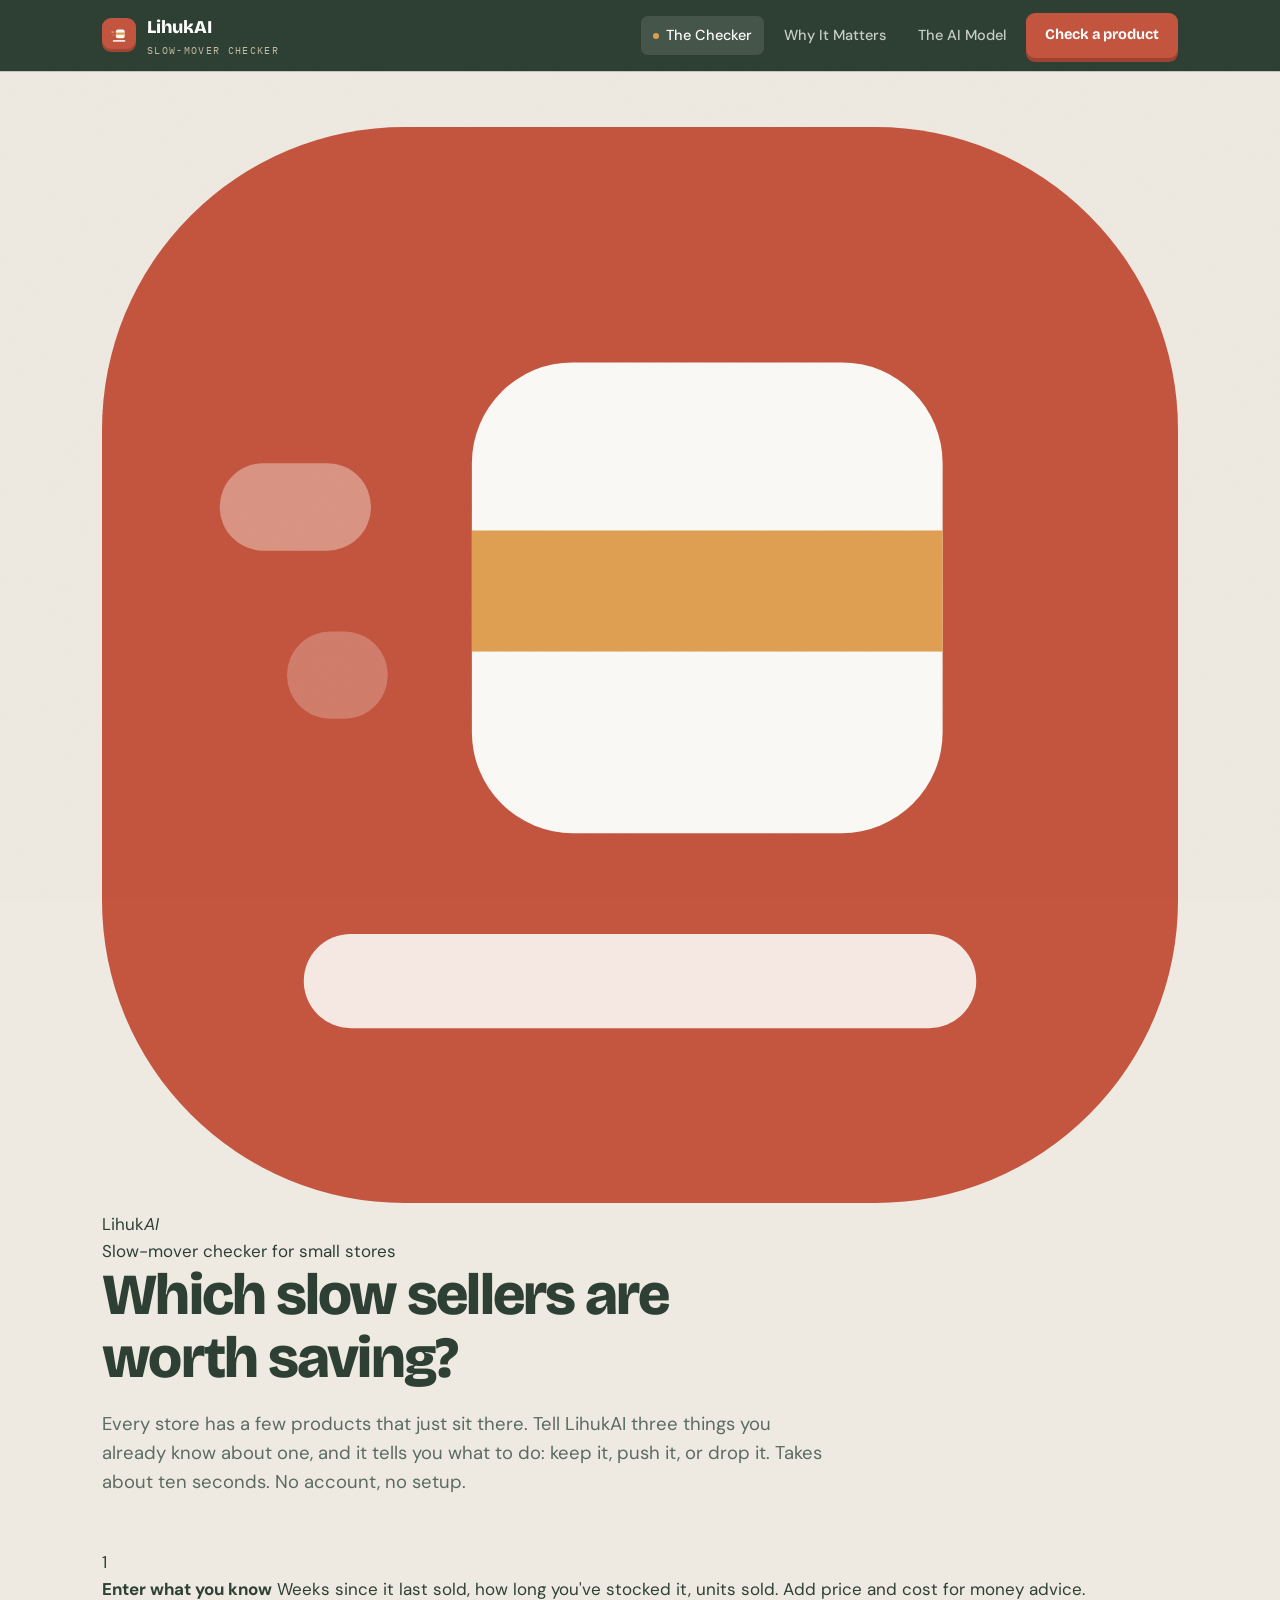
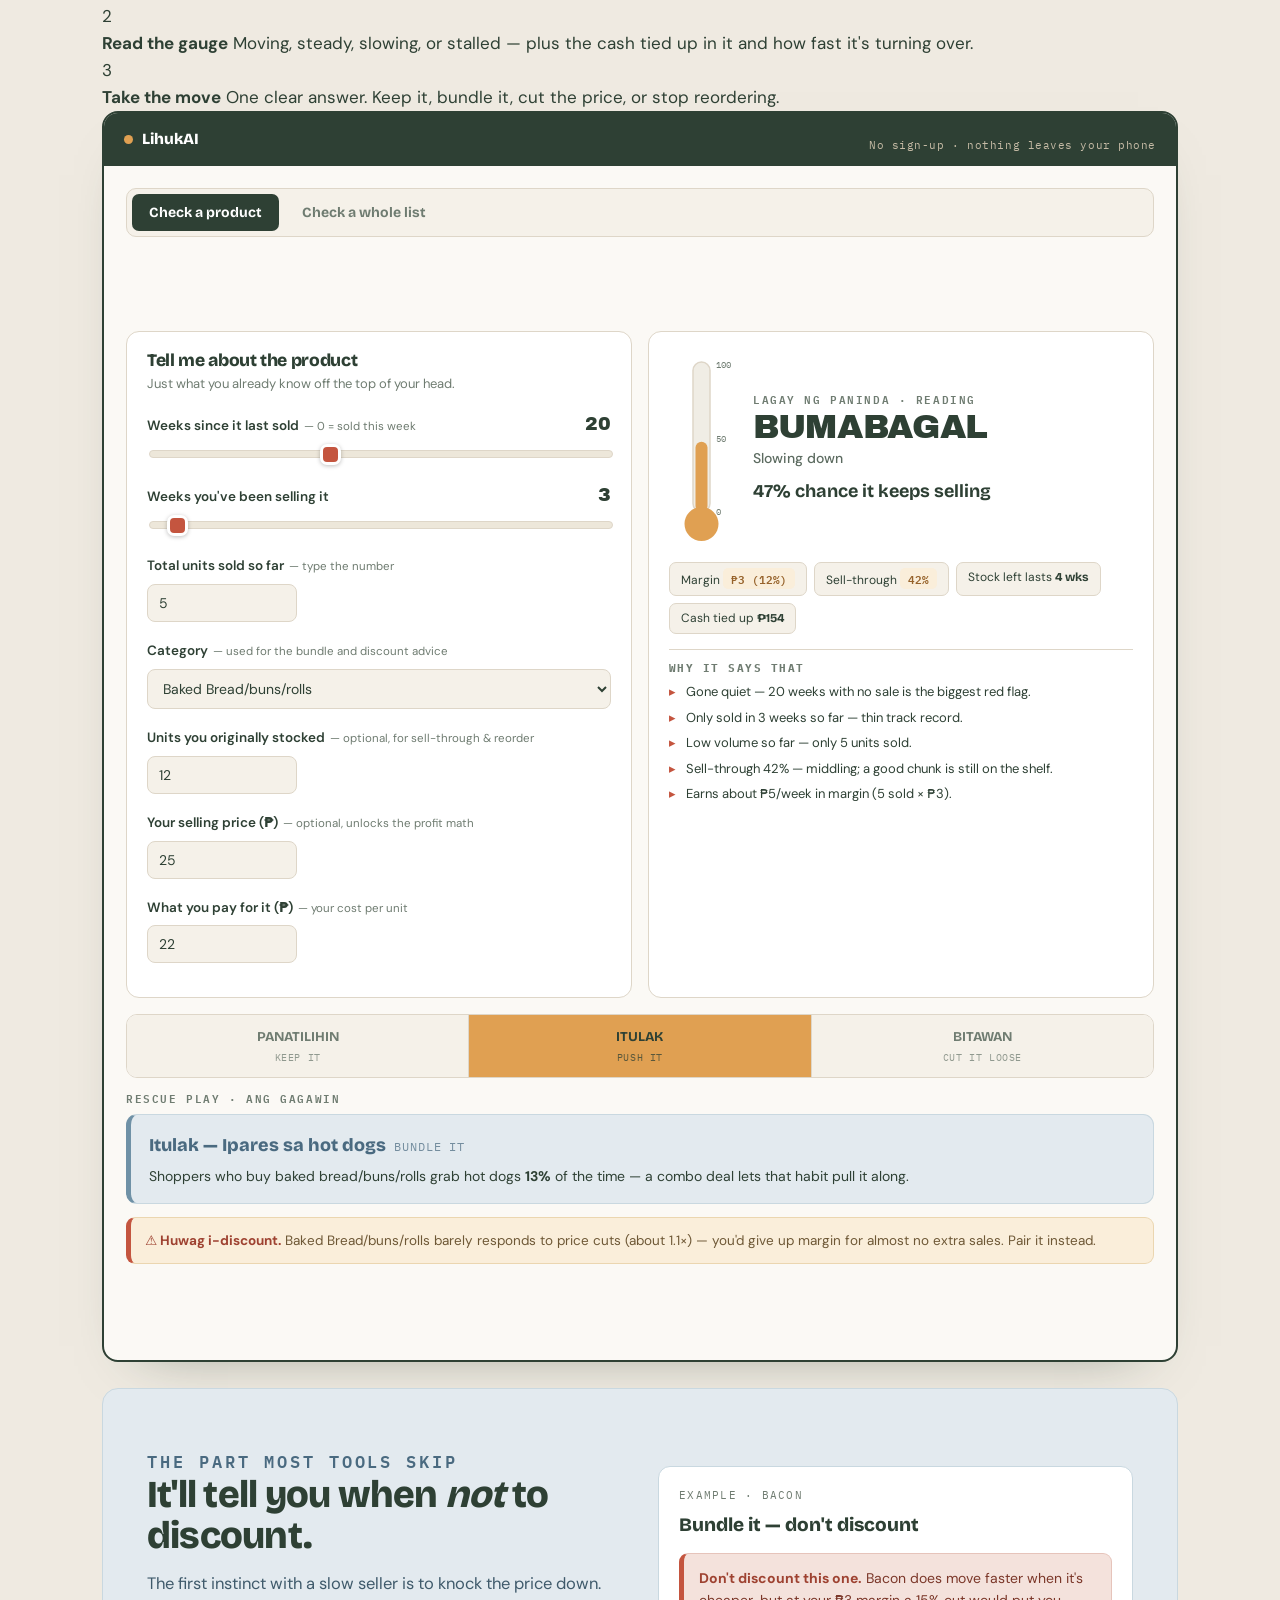
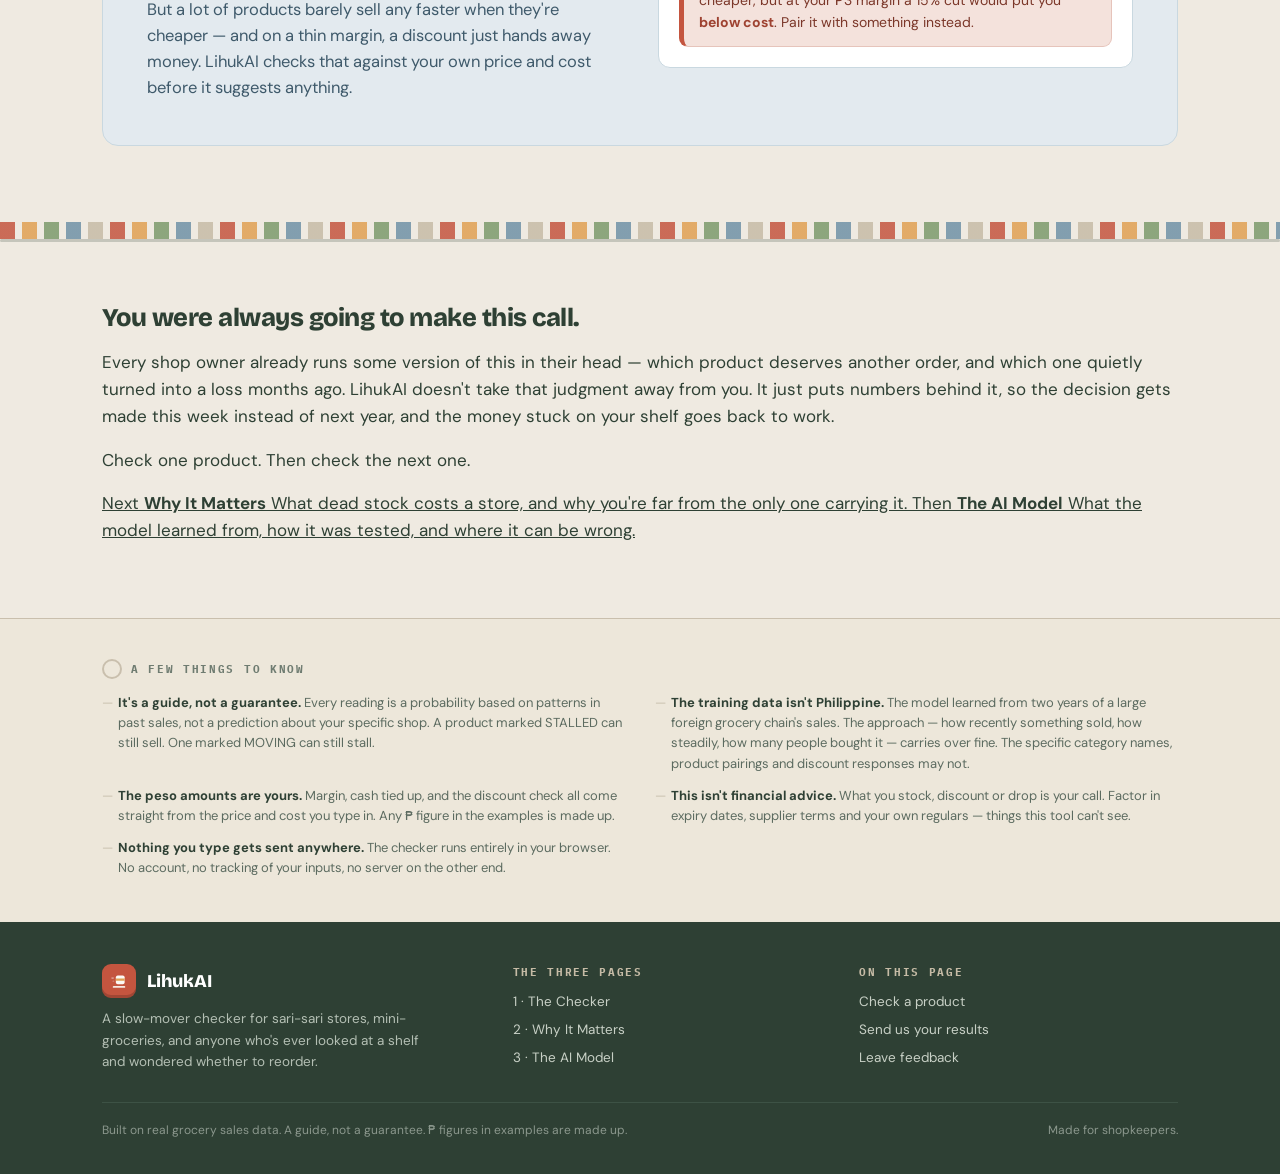
==== commit 7d28fca7: "version 2 with 3 pages" ====
--- a/index.html
+++ b/index.html
@@ -1,8 +1,9 @@
 <!doctype html>
 <html lang="en"><head>
 <meta charset="utf-8"><meta name="viewport" content="width=device-width, initial-scale=1">
-<title>Shelf Temp Check — ang problema sa hindi nabebenta</title>
-<meta name="description" content="Slow-mover triage for sari-sari stores and small groceries. Start with the problem: what dead stock costs you, and why you're not the only one carrying it.">
+<title>LihukAI — the slow-mover checker</title>
+<meta name="description" content="Tell LihukAI three things about a product that isn't selling. It tells you whether to push it, bundle it, discount it, or drop it.">
+<link rel="icon" href="data:image/svg+xml,%3Csvg xmlns='http://www.w3.org/2000/svg' viewBox='0 0 32 32'%3E%3Crect width='32' height='32' rx='8' fill='%23C4553F'/%3E%3Crect x='3.5' y='10' width='4.5' height='2.6' rx='1.3' fill='%23FBF9F5' opacity='.38'/%3E%3Crect x='5.5' y='15' width='3' height='2.6' rx='1.3' fill='%23FBF9F5' opacity='.24'/%3E%3Crect x='11' y='7' width='14' height='14' rx='3' fill='%23FBF9F5'/%3E%3Crect x='11' y='12' width='14' height='3.6' fill='%23E0A052'/%3E%3Crect x='6' y='24' width='20' height='2.8' rx='1.4' fill='%23FBF9F5' opacity='.9'/%3E%3C/svg%3E">
 <link rel="preconnect" href="https://fonts.googleapis.com">
 <link rel="preconnect" href="https://fonts.gstatic.com" crossorigin>
 <link href="https://fonts.googleapis.com/css2?family=Archivo+Black&family=Bricolage+Grotesque:opsz,wght@12..96,600;12..96,700;12..96,800&family=DM+Sans:opsz,wght@9..40,400;9..40,500;9..40,600;9..40,700&family=IBM+Plex+Mono:wght@400;500;600&display=swap" rel="stylesheet">
@@ -13,324 +14,211 @@
 
 <div class="navbar"><div class="wrap"><nav>
   <a class="brand" href="index.html">
-    <span class="mark" aria-hidden="true"><svg viewBox="0 0 24 24"><rect x="2.5" y="8" width="19" height="12.5" rx="1.8" fill="#fff"/><path d="M2.5 8 5 3.5h14L21.5 8Z" fill="#fff" opacity=".78"/><rect x="5.5" y="12" width="5" height="8.5" rx=".9" fill="#C4553F"/><rect x="13" y="11.5" width="5.5" height="4" rx=".9" fill="#C4553F"/></svg></span>
-    <span>Shelf Temp Check<small>Tindahan triage</small></span>
+    <span class="mark" aria-hidden="true"><svg viewBox="0 0 32 32"><rect width="32" height="32" rx="9" fill="#C4553F"/><rect x="3.5" y="10" width="4.5" height="2.6" rx="1.3" fill="#FBF9F5" opacity=".38"/><rect x="5.5" y="15" width="3" height="2.6" rx="1.3" fill="#FBF9F5" opacity=".24"/><rect x="11" y="7" width="14" height="14" rx="3" fill="#FBF9F5"/><rect x="11" y="12" width="14" height="3.6" fill="#E0A052"/><rect x="6" y="24" width="20" height="2.8" rx="1.4" fill="#FBF9F5" opacity=".9"/></svg></span>
+    <span>LihukAI<small>Slow-mover checker</small></span>
   </a>
   <div class="navlinks">
-    <a href="index.html">Ang problema</a>
-    <a href="solution.html">Ang solusyon</a>
-    <a href="method.html">Paano ito natuto</a>
-    <a href="solution.html#try" class="btn btn-primary" style="padding:11px 19px;font-size:14.5px"><span class="cta-long">Check a product</span><span class="cta-short">Try it →</span></a>
+    <a href="index.html">The Checker</a>
+    <a href="why.html">Why It Matters</a>
+    <a href="model.html">The AI Model</a>
+    <a href="#try" class="btn btn-primary" style="padding:11px 19px;font-size:14.5px"><span class="cta-long">Check a product</span><span class="cta-short">Start →</span></a>
   </div>
 </nav></div></div>
 
-<!-- ============================================================
-     1 · WHAT THIS IS
-     ============================================================ -->
-<div id="top" class="wrap">
-  <header class="hero">
-    <div>
-      <p class="eyebrow">Slow-mover triage · para sa tindahan</p>
-      <h1>Alin ang <span class="tint">itutulak</span>, alin ang <span class="hl">bibitawan</span>?</h1>
-      <p class="lead">Shelf Temp Check reads one fading product at a time and gives you a single honest call:
-        <b>push it</b> — by bundling or cutting the price — or <b>let it go</b> and free the cash for something
-        that actually sells. Three numbers you already know. No POS, no sign-up.</p>
-      <div class="cta">
-        <a href="solution.html#try" class="btn btn-primary">Try the checker →</a>
-        <a href="#problema" class="btn btn-ghost">Start with the problem</a>
+<div class="wrap">
+  <header class="pagehero tight">
+    <div class="lockup">
+      <span class="lmark" aria-hidden="true"><svg viewBox="0 0 32 32"><rect width="32" height="32" rx="9" fill="#C4553F"/><rect x="3.5" y="10" width="4.5" height="2.6" rx="1.3" fill="#FBF9F5" opacity=".38"/><rect x="5.5" y="15" width="3" height="2.6" rx="1.3" fill="#FBF9F5" opacity=".24"/><rect x="11" y="7" width="14" height="14" rx="3" fill="#FBF9F5"/><rect x="11" y="12" width="14" height="3.6" fill="#E0A052"/><rect x="6" y="24" width="20" height="2.8" rx="1.4" fill="#FBF9F5" opacity=".9"/></svg></span>
+      <div>
+        <div class="lname">Lihuk<i>AI</i></div>
+        <div class="ltag">Slow-mover checker for small stores</div>
       </div>
-      <p class="trust">Walang app na ida-download · Runs on your own numbers<br>Built on two years of real store sales</p>
-    </div>
-
-    <div class="hero-art">
-      <svg viewBox="0 0 520 470" xmlns="http://www.w3.org/2000/svg" role="img" aria-label="A sari-sari storefront with three shelves of goods; one dusty item on the middle shelf is circled and tagged for review">
-        <defs><linearGradient id="glow" x1="0" y1="0" x2="0" y2="1">
-          <stop offset="0" stop-color="#FBF3E4"/><stop offset="1" stop-color="#F0E8D8"/></linearGradient></defs>
-        <rect x="0" y="0" width="520" height="470" rx="16" fill="#E7E0D4"/>
-        <g opacity=".45" stroke="#C6BBA6" stroke-width="1"><path d="M0 60h520M0 120h520M0 180h520M0 240h520M0 300h520M0 360h520M0 420h520"/></g>
-
-        <rect x="18" y="26" width="484" height="62" rx="7" fill="#C4553F"/>
-        <rect x="18" y="80" width="484" height="8" rx="3" fill="#9E4231"/>
-        <text x="260" y="68" text-anchor="middle" font-family="Archivo Black, sans-serif" font-size="30" letter-spacing="7" fill="#FBF9F5">SARI-SARI</text>
-        <circle cx="44" cy="57" r="4" fill="#FAEEDA" opacity=".85"/><circle cx="476" cy="57" r="4" fill="#FAEEDA" opacity=".85"/>
-
-        <rect x="30" y="96" width="460" height="288" rx="8" fill="url(#glow)" stroke="#2E4034" stroke-width="3.5"/>
-
-        <g><line x1="72" y1="100" x2="72" y2="196" stroke="#2E4034" stroke-width="1.6"/>
-          <rect x="63" y="108" width="18" height="21" rx="3" fill="#E0A052"/><rect x="63" y="132" width="18" height="21" rx="3" fill="#6F91A6"/>
-          <rect x="63" y="156" width="18" height="21" rx="3" fill="#C4553F"/><rect x="63" y="180" width="18" height="21" rx="3" fill="#7C9A6B"/></g>
-        <g><line x1="448" y1="100" x2="448" y2="196" stroke="#2E4034" stroke-width="1.6"/>
-          <rect x="439" y="108" width="18" height="21" rx="3" fill="#6F91A6"/><rect x="439" y="132" width="18" height="21" rx="3" fill="#C4553F"/>
-          <rect x="439" y="156" width="18" height="21" rx="3" fill="#E0A052"/><rect x="439" y="180" width="18" height="21" rx="3" fill="#C6BBA6"/></g>
-
-        <rect x="96" y="150" width="316" height="7" rx="3" fill="#2E4034"/>
-        <g><rect x="106" y="116" width="26" height="34" rx="4" fill="#6F91A6"/><rect x="106" y="126" width="26" height="11" fill="#FBF9F5" opacity=".9"/>
-          <rect x="138" y="112" width="22" height="38" rx="4" fill="#C4553F"/><rect x="138" y="124" width="22" height="11" fill="#FBF9F5" opacity=".9"/>
-          <rect x="166" y="120" width="30" height="30" rx="4" fill="#E0A052"/><rect x="166" y="130" width="30" height="10" fill="#FBF9F5" opacity=".9"/>
-          <rect x="202" y="110" width="20" height="40" rx="9" fill="#C6BBA6"/>
-          <rect x="228" y="118" width="28" height="32" rx="4" fill="#7C9A6B"/><rect x="228" y="128" width="28" height="10" fill="#FBF9F5" opacity=".9"/>
-          <rect x="262" y="114" width="24" height="36" rx="4" fill="#C4553F"/><rect x="262" y="126" width="24" height="10" fill="#FBF9F5" opacity=".9"/>
-          <rect x="292" y="122" width="32" height="28" rx="4" fill="#6F91A6"/><rect x="292" y="131" width="32" height="9" fill="#FBF9F5" opacity=".9"/>
-          <rect x="330" y="112" width="22" height="38" rx="4" fill="#E0A052"/><rect x="330" y="124" width="22" height="11" fill="#FBF9F5" opacity=".9"/>
-          <rect x="358" y="118" width="26" height="32" rx="4" fill="#7C9A6B"/><rect x="358" y="128" width="26" height="10" fill="#FBF9F5" opacity=".9"/></g>
-
-        <rect x="96" y="228" width="316" height="7" rx="3" fill="#2E4034"/>
-        <g><rect x="106" y="192" width="28" height="36" rx="4" fill="#E0A052"/><rect x="106" y="203" width="28" height="11" fill="#FBF9F5" opacity=".9"/>
-          <rect x="140" y="196" width="24" height="32" rx="4" fill="#7C9A6B"/><rect x="140" y="206" width="24" height="10" fill="#FBF9F5" opacity=".9"/>
-          <g><rect x="176" y="184" width="42" height="44" rx="5" fill="#C6BBA6"/>
-            <rect x="176" y="198" width="42" height="14" fill="#F0EDE5" opacity=".85"/>
-            <rect x="184" y="203" width="18" height="3.5" rx="1.5" fill="#C6BBA6"/>
-            <rect x="172" y="180" width="50" height="52" rx="7" fill="none" stroke="#C4553F" stroke-width="2.6" stroke-dasharray="6 5"/></g>
-          <rect x="234" y="190" width="26" height="38" rx="4" fill="#6F91A6"/><rect x="234" y="202" width="26" height="11" fill="#FBF9F5" opacity=".9"/>
-          <rect x="266" y="196" width="30" height="32" rx="4" fill="#C4553F"/><rect x="266" y="206" width="30" height="10" fill="#FBF9F5" opacity=".9"/>
-          <rect x="302" y="188" width="22" height="40" rx="9" fill="#E0A052"/>
-          <rect x="330" y="194" width="28" height="34" rx="4" fill="#C6BBA6"/><rect x="330" y="205" width="28" height="10" fill="#FBF9F5" opacity=".9"/>
-          <rect x="364" y="198" width="20" height="30" rx="4" fill="#7C9A6B"/></g>
-
-        <rect x="96" y="306" width="316" height="7" rx="3" fill="#2E4034"/>
-        <g><rect x="104" y="268" width="34" height="38" rx="4" fill="#C4553F"/><rect x="104" y="280" width="34" height="12" fill="#FBF9F5" opacity=".9"/>
-          <rect x="144" y="274" width="26" height="32" rx="4" fill="#6F91A6"/><rect x="144" y="284" width="26" height="10" fill="#FBF9F5" opacity=".9"/>
-          <rect x="178" y="286" width="58" height="20" rx="4" fill="#F0EDE5" stroke="#C6BBA6" stroke-width="1.4"/>
-          <circle cx="190" cy="284" r="7" fill="#F5EDDD"/><circle cx="207" cy="284" r="7" fill="#F5EDDD"/><circle cx="224" cy="284" r="7" fill="#F5EDDD"/>
-          <rect x="244" y="270" width="28" height="36" rx="4" fill="#E0A052"/><rect x="244" y="281" width="28" height="11" fill="#FBF9F5" opacity=".9"/>
-          <rect x="278" y="276" width="24" height="30" rx="4" fill="#7C9A6B"/>
-          <rect x="308" y="266" width="22" height="40" rx="9" fill="#6F91A6"/>
-          <rect x="336" y="272" width="32" height="34" rx="4" fill="#C6BBA6"/><rect x="336" y="283" width="32" height="10" fill="#FBF9F5" opacity=".9"/>
-          <rect x="374" y="278" width="20" height="28" rx="4" fill="#C4553F"/></g>
-
-        <rect x="30" y="384" width="460" height="46" rx="7" fill="#2E4034"/>
-        <rect x="30" y="384" width="460" height="7" rx="3" fill="#456B52"/>
-        <rect x="392" y="352" width="44" height="34" rx="6" fill="#FBF9F5" opacity=".93" stroke="#C6BBA6" stroke-width="1.5"/>
-        <circle cx="403" cy="374" r="4" fill="#C4553F"/><circle cx="414" cy="371" r="4" fill="#E0A052"/>
-        <circle cx="425" cy="375" r="4" fill="#6F91A6"/><circle cx="409" cy="381" r="4" fill="#7C9A6B"/>
-        <rect x="396" y="346" width="36" height="7" rx="3" fill="#C4553F"/>
-        <ellipse cx="260" cy="440" rx="228" ry="11" fill="#2E4034" opacity=".12"/>
-        <line x1="197" y1="180" x2="197" y2="150" stroke="#C4553F" stroke-width="2"/>
-        <circle cx="197" cy="180" r="4" fill="#C4553F"/>
-      </svg>
-
-      <div class="floatcard">
-        <div class="st">Shelf reading</div>
-        <div class="nm">Canned mushrooms</div>
-        <div class="bar"><i></i></div>
-        <div class="sc"><span>NATIGIL</span><span>MABENTA</span></div>
-        <div class="verd"><span class="tag">ITULAK</span>
-          <p>22 weeks quiet — but it pairs. <b>Bundle it</b>, don't discount.</p></div>
-      </div>
-    </div>
+    </div>
+    <h1>Which slow sellers are worth saving?</h1>
+    <p class="lead">Every store has a few products that just sit there. Tell LihukAI three things you already know
+      about one, and it tells you what to do: keep it, push it, or drop it. Takes about ten seconds. No account,
+      no setup.</p>
   </header>
 </div>
 
-<div class="ticker" aria-hidden="true"><div class="in">
-  <span>1.3M sari-sari stores nationwide<b>·</b>94% of Filipinos buy from them<b>·</b>~70% of packaged food sales pass through them<b>·</b>131M tonnes of food wasted by retail worldwide<b>·</b>$562B lost to overstock<b>·</b>+46% sales when stores acted on slow-mover advice<b>·</b></span>
-  <span>1.3M sari-sari stores nationwide<b>·</b>94% of Filipinos buy from them<b>·</b>~70% of packaged food sales pass through them<b>·</b>131M tonnes of food wasted by retail worldwide<b>·</b>$562B lost to overstock<b>·</b>+46% sales when stores acted on slow-mover advice<b>·</b></span>
-</div></div>
-
 <!-- ============================================================
-     2 · THE PROBLEM — numbers live inside it
+     THE CHECKER
      ============================================================ -->
-<section id="problema" class="capiz"><div class="wrap">
-  <div class="sec-head">
-    <p class="eyebrow">Ang tahimik na lugi · the quiet loss</p>
-    <h2>You already know which one it is.</h2>
-    <p>The can at the back. The sachet strip nobody touches. It sold twice in March and it has been sitting there
-      since. You keep it because throwing it out feels like admitting the money is gone — but it already is, and
-      it is charging you rent three ways at the same time.</p>
-  </div>
-
-  <div class="grid3">
-    <div class="cost">
-      <div class="ic-cost"><svg viewBox="0 0 52 52" fill="none">
-        <rect x="6" y="14" width="40" height="27" rx="5" fill="#F4E2DC" stroke="#C4553F" stroke-width="2.4"/>
-        <circle cx="26" cy="27.5" r="7.5" stroke="#C4553F" stroke-width="2.4"/>
-        <path d="M23.5 23.5h4a2.6 2.6 0 0 1 0 5.2h-4m0-2.6h6.5m-6.5-2.6v8.4" stroke="#C4553F" stroke-width="2" stroke-linecap="round"/>
-        <path d="M13 20v-4a3 3 0 0 1 3-3h20a3 3 0 0 1 3 3v4" stroke="#C6BBA6" stroke-width="2.4"/>
-        <path d="M15 44l3-3m16 3l-3-3" stroke="#6F91A6" stroke-width="2.2" stroke-linecap="round"/></svg></div>
-      <h3>Frozen cash</h3><p class="tag-fil">Nakatengga ang puhunan</p>
-      <p>Money tied up in stock that will not move is money you cannot spend on stock that will. The checker shows
-        the exact pesos frozen in each slow item.</p>
-    </div>
-    <div class="cost">
-      <div class="ic-cost"><svg viewBox="0 0 52 52" fill="none">
-        <rect x="5" y="33" width="42" height="4.5" rx="2.2" fill="#2E4034"/>
-        <rect x="9" y="17" width="10" height="16" rx="2.5" fill="#E0A052"/>
-        <rect x="21" y="21" width="9" height="12" rx="2.5" fill="#7C9A6B"/>
-        <rect x="33" y="15" width="10" height="18" rx="2.5" fill="#C6BBA6" stroke="#C4553F" stroke-width="2.2" stroke-dasharray="4 3"/>
-        <path d="M10 37.5v5m32-5v5" stroke="#2E4034" stroke-width="2.2" stroke-linecap="round"/>
-        <path d="M38 9v4M35 11h6" stroke="#C4553F" stroke-width="2" stroke-linecap="round"/></svg></div>
-      <h3>Dead shelf space</h3><p class="tag-fil">Sayang ang espasyo</p>
-      <p>Every slot a loser occupies is a slot a winner cannot have. In a tindahan, space is the scarcest thing you
-        own — and slow movers hoard it.</p>
-    </div>
-    <div class="cost">
-      <div class="ic-cost"><svg viewBox="0 0 52 52" fill="none">
-        <path d="M17 15h18l-2 26a3 3 0 0 1-3 2.8H22a3 3 0 0 1-3-2.8L17 15Z" fill="#FAEEDA" stroke="#E0A052" stroke-width="2.4"/>
-        <path d="M14 15h24" stroke="#E0A052" stroke-width="2.4" stroke-linecap="round"/>
-        <path d="M21 10h10v5H21z" fill="#C6BBA6"/>
-        <path d="M26 22v10m0 0l-3.5-3.5M26 32l3.5-3.5" stroke="#C4553F" stroke-width="2.2" stroke-linecap="round" stroke-linejoin="round"/>
-        <circle cx="38" cy="36" r="6" fill="#C4553F" opacity=".18"/></svg></div>
-      <h3>Spoiling value</h3><p class="tag-fil">Malapit nang mag-expire</p>
-      <p>Food, sachets and seasonal items lose value by the week. The longer they sit, the closer their worth
-        slides to zero — then to the bin.</p>
-    </div>
-  </div>
-
-  <!-- ---------- the numbers, as a subsection of the problem ---------- -->
-  <div class="numbers-sub" id="bilang">
-    <div class="sub-head">
-      <p class="eyebrow">Hindi ka nag-iisa · you're not the only one</p>
-      <h3>It isn't just your shelf. It's the whole ecosystem.</h3>
-      <p>Slow stock feels like a personal failure when you are the one staring at it. It is not. Nearly every
-        business in this country is a micro-enterprise — <b>99.6%</b> of the Philippines' 1.24 million
-        establishments <sup>[8]</sup> — and unsold goods are the tax they all quietly pay. Here is the size of it,
-        in three parts.</p>
-    </div>
-
-    <p class="notalone"><b>Read this as context, not as your numbers.</b> These figures come from national and
-      global studies. They are here to show the shape of the problem you are standing in — the checker itself
-      never uses them. It works only on the numbers you type in.</p>
-
-    <div class="statgroup">
-      <div class="grouphd">
-        <span class="gic" aria-hidden="true"><svg viewBox="0 0 38 38" fill="none">
-          <path d="M9 12h20l-1.6 19.5a2.6 2.6 0 0 1-2.6 2.4H13.2a2.6 2.6 0 0 1-2.6-2.4L9 12Z" fill="#F4E2DC" stroke="#C4553F" stroke-width="2.2"/>
-          <path d="M6.5 12h25" stroke="#C4553F" stroke-width="2.2" stroke-linecap="round"/>
-          <path d="M15 7.5h8v4.5h-8z" fill="#C4553F"/>
-          <path d="M16 19v9m6-9v9" stroke="#C4553F" stroke-width="1.9" stroke-linecap="round"/></svg></span>
-        <div><h4>1 · Ang natatapon</h4><p class="sub">Retail food waste — stock that ran out of time</p></div>
-      </div>
-      <div class="statgrid">
-        <div class="stat waste">
-          <div class="n">131M</div><div class="u">tonnes, retail worldwide</div>
-          <p>Food thrown out by <b>shops</b> every year — <b>12%</b> of all food waste. This starts on the shelf, not in the kitchen.</p>
-          <div class="src">UNEP, <a href="https://www.unep.org/resources/publication/food-waste-index-report-2024" target="_blank" rel="noopener">Food Waste Index 2024</a> <sup>[1]</sup></div>
+<section id="try" style="padding-top:8px"><div class="wrap">
+
+  <div class="howstrip">
+    <div class="hs"><span class="num">1</span><div><b>Enter what you know</b>
+      <span>Weeks since it last sold, how long you've stocked it, units sold. Add price and cost for money advice.</span></div></div>
+    <div class="hs"><span class="num">2</span><div><b>Read the gauge</b>
+      <span>Moving, steady, slowing, or stalled — plus the cash tied up in it and how fast it's turning over.</span></div></div>
+    <div class="hs"><span class="num">3</span><div><b>Take the move</b>
+      <span>One clear answer. Keep it, bundle it, cut the price, or stop reordering.</span></div></div>
+  </div>
+
+  <div id="app">
+    <div class="appbar">
+      <div class="ttl"><span></span> LihukAI</div>
+      <div class="note">No sign-up · nothing leaves your phone</div>
+    </div>
+    <div class="appbody">
+      <nav class="tabs" id="tabs">
+        <button class="on" data-t="check">Check a product</button>
+        <button data-t="batch">Check a whole list</button>
+      </nav>
+
+      <section class="tab on" id="check">
+        <div class="grid2">
+          <div class="card">
+            <h2>Tell me about the product</h2>
+            <p class="sub">Just what you already know off the top of your head.</p>
+            <div class="field"><div class="top"><div><label for="stale">Weeks since it last sold</label>
+              <span class="hint">— 0 = sold this week</span></div><span class="val" id="stale-v">20</span></div>
+              <input type="range" id="stale" min="0" max="52" value="20"></div>
+            <div class="field"><div class="top"><div><label for="weeks">Weeks you've been selling it</label></div>
+              <span class="val" id="weeks-v">3</span></div><input type="range" id="weeks" min="1" max="52" value="3"></div>
+            <div class="field"><label for="units">Total units sold so far</label>
+              <span class="hint">— type the number</span><br>
+              <input type="number" id="units" min="0" step="1" value="5" style="width:150px;margin-top:6px"></div>
+            <div class="field"><label for="cat">Category</label>
+              <span class="hint">— used for the bundle and discount advice</span><br>
+              <select id="cat" style="width:100%;margin-top:6px"></select></div>
+            <div class="field"><label for="stock">Units you originally stocked</label>
+              <span class="hint">— optional, for sell-through &amp; reorder</span><br>
+              <input type="number" id="stock" min="0" step="1" value="12" style="width:150px;margin-top:6px"></div>
+            <div class="field"><label for="price">Your selling price (₱)</label>
+              <span class="hint">— optional, unlocks the profit math</span><br>
+              <input type="number" id="price" min="0" step="0.01" value="25" style="width:150px;margin-top:6px"></div>
+            <div class="field"><label for="cost">What you pay for it (₱)</label>
+              <span class="hint">— your cost per unit</span><br>
+              <input type="number" id="cost" min="0" step="0.01" value="22" style="width:150px;margin-top:6px"></div>
+          </div>
+          <div class="card">
+            <div class="temp-wrap">
+              <svg width="66" height="196" viewBox="0 0 66 196" aria-hidden="true" style="flex:none">
+                <rect x="24" y="10" width="17" height="150" rx="8.5" fill="#F0EDE5" stroke="#DED6C8" stroke-width="1.5"/>
+                <rect id="merc" x="26.5" y="80" width="12" height="80" rx="6" fill="#7C9A6B"/>
+                <circle cx="32.5" cy="172" r="17" id="bulb" fill="#7C9A6B"/>
+                <text x="47" y="16" font-size="9" fill="#6F7C71" font-family="IBM Plex Mono, monospace">100</text>
+                <text x="47" y="90" font-size="9" fill="#6F7C71" font-family="IBM Plex Mono, monospace">50</text>
+                <text x="47" y="163" font-size="9" fill="#6F7C71" font-family="IBM Plex Mono, monospace">0</text>
+              </svg>
+              <div><p class="verdict" id="verdict"><small>Reading</small>STEADY</p>
+                <p class="pbig" id="pbig">— chance it keeps selling</p></div>
+            </div>
+            <div class="chips">
+              <span class="chip" id="margin-chip">Margin <b id="margin">–</b></span>
+              <span class="chip" id="str-chip">Sell-through <b id="str">–</b></span>
+              <span class="chip" id="reorder-chip">Stock left lasts <b id="reorder">–</b></span>
+              <span class="chip" id="frozen-chip">Cash tied up <b id="frozen">–</b></span>
+            </div>
+            <div class="why"><h3>Why it says that</h3><ul id="why"></ul></div>
+          </div>
         </div>
-        <div class="stat waste">
-          <div class="n">2.95M</div><div class="u">tonnes / year, PH households</div>
-          <p>What Filipino homes throw away annually — about <b>26 kg per person</b>. Most of it crossed a store counter first.</p>
-          <div class="src">UNEP, <a href="https://www.unep.org/resources/publication/food-waste-index-report-2024" target="_blank" rel="noopener">Food Waste Index 2024</a> <sup>[1]</sup></div>
+        <div id="check-rescue" style="margin-top:16px"></div>
+      </section>
+
+      <section class="tab" id="batch">
+        <div class="card">
+          <h2>Check a whole list at once</h2>
+          <p class="sub">Type them in or upload a filled-in file. Enter the three numbers for each and you'll see
+            which ones are worth keeping. The category is for your own reference — the reading runs on the sales numbers.</p>
+          <div class="mode-toggle"><button id="mode-type" class="on" type="button">Type it in</button><button id="mode-upload" type="button">Upload a list</button></div>
+          <div id="upload-panel" style="display:none">
+            <p>Download the template, fill it in (it opens in Excel), save it as CSV, then drop it back here. It only reads the numbers you type. It doesn't connect to your register.</p>
+            <button class="addbtn" id="dl-template" type="button">↓ Download CSV template</button>
+            <label class="dropzone" id="dropzone"><input type="file" id="csv-file" accept=".csv" style="display:none"><span>Drop your filled-in CSV here — or click to choose</span></label>
+            <div id="upload-msg"></div>
+          </div>
+          <div class="hscroll">
+            <div class="srow-head"><span>Product</span><span>Category</span><span>Wks since sold</span><span>Wks selling</span>
+              <span>Units sold</span><span>Reading</span><span></span></div>
+            <div id="rows"></div>
+          </div>
+          <button class="addbtn" id="addrow">+ Add product</button>
+          <div class="summary" id="batch-summary"></div>
         </div>
-        <div class="stat waste">
-          <div class="n">2,175</div><div class="u">tons every single day</div>
-          <p>Food waste generated nationwide, per day. Rice alone is <b>58%</b> of household plate waste.</p>
-          <div class="src">PIDS <a href="https://www.pids.gov.ph/details/news/in-the-news/food-wasted-by-the-tons-while-millions-of-filipinos-go-hungry" target="_blank" rel="noopener">estimate</a> <sup>[2]</sup></div>
-        </div>
-      </div>
-    </div>
-
-    <div class="statgroup">
-      <div class="grouphd">
-        <span class="gic" aria-hidden="true"><svg viewBox="0 0 38 38" fill="none">
-          <circle cx="19" cy="19" r="12" fill="#FAEEDA" stroke="#E0A052" stroke-width="2.2"/>
-          <path d="M15 14h5.2a3.1 3.1 0 0 1 0 6.2H15m0-3.1h8.5M15 14v11.5" stroke="#96622A" stroke-width="2.1" stroke-linecap="round" stroke-linejoin="round"/>
-          <path d="M30 8.5l3 3m0-3l-3 3" stroke="#C4553F" stroke-width="2.1" stroke-linecap="round"/></svg></span>
-        <div><h4>2 · Ang nalulugi</h4><p class="sub">What wrong stock costs the business</p></div>
-      </div>
-      <div class="statgrid">
-        <div class="stat cost">
-          <div class="n">$1.77T</div><div class="u">inventory distortion, 2023</div>
-          <p>The global cost of the wrong stock in the wrong place — larger than the entire retail GDP of Latin America.</p>
-          <div class="src">IHL Group, <a href="https://www.ihlservices.com/product/fixing-inventory-distortion-are-we-there-yet/" target="_blank" rel="noopener">Fixing Inventory Distortion</a> <sup>[3]</sup></div>
-        </div>
-        <div class="stat cost">
-          <div class="n">$562B</div><div class="u">of that is pure overstock</div>
-          <p>Goods bought in that were never bought out. Every peso of it started as somebody's working capital.</p>
-          <div class="src">IHL Group, 2023 <sup>[3]</sup></div>
-        </div>
-        <div class="stat cost">
-          <div class="n">7.2%</div><div class="u">of retail sales, gone</div>
-          <p>What distortion costs as a share of sales. On a store turning over <b>₱1,000,000</b> a year that is about <b>₱72,000</b> — close to a full month of revenue.</p>
-          <div class="src">IHL Group, 2023 <sup>[3]</sup></div>
-        </div>
-      </div>
-    </div>
-
-    <div class="statgroup">
-      <div class="grouphd">
-        <span class="gic" aria-hidden="true"><svg viewBox="0 0 38 38" fill="none">
-          <path d="M19 33V17" stroke="#54704A" stroke-width="2.4" stroke-linecap="round"/>
-          <path d="M19 21c-1-6-6-8-11.5-7 .6 6 5.4 9 11.5 7Z" fill="#7C9A6B"/>
-          <path d="M19 18c1-6.5 6-9 11.5-8-.6 6.5-5.4 9.6-11.5 8Z" fill="#A8C094"/>
-          <path d="M11 33h16" stroke="#54704A" stroke-width="2.4" stroke-linecap="round"/></svg></span>
-        <div><h4>3 · Ang pagkakataon</h4><p class="sub">What there is to win — already measured, on Filipino shelves</p></div>
-      </div>
-      <div class="statgrid">
-        <div class="stat opp">
-          <div class="n">1.3M</div><div class="u">sari-sari stores</div>
-          <p>Stores nationwide, with <b>94%</b> of Filipino consumers relying on them. The channel already turns over <b>₱1.12–1.46T</b> a year, with a ₱2.4T target by 2030.</p>
-          <div class="src"><a href="https://www.philstar.com/the-freeman/cebu-business/2024/03/05/2338187/sari-fund-benefit-13m-sari-sari-stores-nationwide" target="_blank" rel="noopener">Philstar</a> 2024 · <a href="https://bworldonline.com/economy/2025/06/16/679536/sari-sari-store-segment-targeted-for-growth-to-p2-4-trillion-by-2030/" target="_blank" rel="noopener">BusinessWorld</a> 2025 <sup>[4][5]</sup></div>
-        </div>
-        <div class="stat opp">
-          <div class="n">~70%</div><div class="u">of packaged food sales</div>
-          <p>The share of manufactured consumer-food sales that moves through sari-sari stores — which is why what sits unsold on those shelves matters nationally.</p>
-          <div class="src">Magna Kultura Foundation <sup>[6]</sup></div>
-        </div>
-        <div class="stat opp">
-          <div class="n">+46%</div><div class="u">daily sales, in two weeks</div>
-          <p>The lift 300+ sari-sari stores saw after acting on data-driven advice about their <b>underperforming products</b> — total sales up 17%, on 20% <i>fewer</i> selling days.</p>
-          <div class="src">Packworks <a href="https://packworks.io/sari-sari-stores-using-ai-see-double-digit-performance-gains-packworks-report/" target="_blank" rel="noopener">Store Insighting Project</a>, 2025 <sup>[7]</sup></div>
-        </div>
-      </div>
-    </div>
-
-    <div class="sources">
-      <h5>Sources</h5>
-      <ol>
-        <li>UNEP, <a href="https://www.unep.org/resources/publication/food-waste-index-report-2024" target="_blank" rel="noopener">Food Waste Index Report 2024</a> (2022 reference data) — global retail 131M tonnes / 12% of food waste; PH households 2.95M tonnes/yr, 26 kg per capita.</li>
-        <li>Philippine Institute for Development Studies, <a href="https://www.pids.gov.ph/details/news/in-the-news/food-wasted-by-the-tons-while-millions-of-filipinos-go-hungry" target="_blank" rel="noopener">"Food wasted by the tons while millions of Filipinos go hungry"</a> — ~2,175 tons/day; rice 58% of household plate waste.</li>
-        <li>IHL Group, <a href="https://www.ihlservices.com/product/fixing-inventory-distortion-are-we-there-yet/" target="_blank" rel="noopener">Fixing Inventory Distortion</a> (2023) — $1.77T global cost; $1.2T out-of-stocks, $562B overstocks; 7.2% of retail sales. Summary via <a href="https://www.retailtouchpoints.com/features/industry-insights/ihl-study-inventory-distortion-will-cost-retailers-1-77-trillion-in-2023" target="_blank" rel="noopener">Retail TouchPoints</a>.</li>
-        <li><a href="https://www.philstar.com/the-freeman/cebu-business/2024/03/05/2338187/sari-fund-benefit-13m-sari-sari-stores-nationwide" target="_blank" rel="noopener">Philstar / The Freeman</a> (2024) — 1.3M sari-sari stores; 94% of consumers depend on them.</li>
-        <li><a href="https://bworldonline.com/economy/2025/06/16/679536/sari-sari-store-segment-targeted-for-growth-to-p2-4-trillion-by-2030/" target="_blank" rel="noopener">BusinessWorld</a> (2025) — ₱1.12–1.46T annual contribution, 15–20% of retail; ₱2.4T target by 2030.</li>
-        <li>Magna Kultura Foundation, <a href="https://dickieaguado.wordpress.com/2011/09/29/empowering-sari-sari-stores-in-the-philippines/" target="_blank" rel="noopener">"Empowering Sari-Sari Stores in the Philippines"</a> — almost 70% of manufactured consumer-food sales. Foundation estimate, not official statistics.</li>
-        <li>Packworks, <a href="https://packworks.io/sari-sari-stores-using-ai-see-double-digit-performance-gains-packworks-report/" target="_blank" rel="noopener">Store Insighting Project report</a> (2025) — 300+ stores; +46% daily GMV, +17% total sales in two weeks, driven by recommendations on underperforming products.</li>
-        <li>Department of Trade and Industry, <a href="https://www.dti.gov.ph/dti-knowledge-hub/dti-statistics/dti-msme-statistics" target="_blank" rel="noopener">2024 Philippine MSME Statistics</a> — 1,236,908 MSMEs of 1,241,476 establishments (99.63%); 65.1% of total employment.</li>
-      </ol>
+      </section>
+    </div>
+  </div>
+
+  <div class="uvp" style="margin-top:26px">
+    <div>
+      <p class="eyebrow">The part most tools skip</p>
+      <h2>It'll tell you when <em>not</em> to discount.</h2>
+      <p>The first instinct with a slow seller is to knock the price down. But a lot of products barely sell any
+        faster when they're cheaper — and on a thin margin, a discount just hands away money. LihukAI checks that
+        against your own price and cost before it suggests anything.</p>
+    </div>
+    <div class="demo">
+      <div class="fil" style="text-transform:uppercase;letter-spacing:.12em;font-size:10.5px">Example · bacon</div>
+      <div style="font-family:var(--f-head);font-weight:800;font-size:19px;margin:6px 0 13px">Bundle it — don't discount</div>
+      <div class="warnbox"><b>Don't discount this one.</b> Bacon does move faster when it's cheaper, but at your ₱3 margin a 15% cut would put you <b>below cost</b>. Pair it with something instead.</div>
     </div>
   </div>
 </div></section>
 
 <div class="shelfrule" aria-hidden="true"></div>
 
-<section style="padding-top:56px"><div class="wrap"><div class="bridge">
-  <p class="eyebrow">May paraan · there's a way through</p>
-  <h2>Knowing it's expensive doesn't tell you what to do about it.</h2>
-  <p>That's the next page. One product, one decision — itulak o bitawan, and if you push it, how.</p>
-  <a href="solution.html" class="btn btn-mango">See the solution →</a>
-</div></div></section>
+<!-- ============================================================
+     SIGN-OFF
+     ============================================================ -->
+<section style="padding-top:58px"><div class="wrap">
+  <div class="signoff">
+    <h2>You were always going to make this call.</h2>
+    <p>Every shop owner already runs some version of this in their head — which product deserves another order,
+      and which one quietly turned into a loss months ago. LihukAI doesn't take that judgment away from you. It
+      just puts numbers behind it, so the decision gets made this week instead of next year, and the money stuck
+      on your shelf goes back to work.</p>
+    <p>Check one product. Then check the next one.</p>
+    <div class="nextup">
+      <a class="nextcard" href="why.html">
+        <span class="k">Next</span>
+        <b>Why It Matters</b>
+        <span>What dead stock costs a store, and why you're far from the only one carrying it.</span>
+      </a>
+      <a class="nextcard" href="model.html">
+        <span class="k">Then</span>
+        <b>The AI Model</b>
+        <span>What the model learned from, how it was tested, and where it can be wrong.</span>
+      </a>
+    </div>
+  </div>
+</div></section>
 
 <div class="disclaimer"><div class="wrap">
-  <h4>Mga paalala · notes on these figures</h4>
+  <h4>A few things to know</h4>
   <ul>
-    <li><b>Different studies, different scopes.</b> The food-waste totals are national and household-level, not retail-only. The inventory-distortion figures are global, not Philippine. They are shown together because they point the same way — not because they measure the same thing.</li>
-    <li><b>Different years.</b> Each figure carries the year of its source. The most recent is 2025; the UNEP data references 2022. Nothing has been adjusted for inflation or restated.</li>
-    <li><b>One source is weaker than the rest.</b> The ~70% packaged-food share is a foundation estimate that circulates widely in retail coverage. It is not official statistics, and it is labelled as such rather than dropped.</li>
-    <li><b>None of these numbers touch the tool.</b> The checker's verdicts come only from the sales figures you enter. Nothing on this page feeds the model.</li>
+    <li><b>It's a guide, not a guarantee.</b> Every reading is a probability based on patterns in past sales, not a prediction about your specific shop. A product marked STALLED can still sell. One marked MOVING can still stall.</li>
+    <li><b>The training data isn't Philippine.</b> The model learned from two years of a large foreign grocery chain's sales. The approach — how recently something sold, how steadily, how many people bought it — carries over fine. The specific category names, product pairings and discount responses may not.</li>
+    <li><b>The peso amounts are yours.</b> Margin, cash tied up, and the discount check all come straight from the price and cost you type in. Any ₱ figure in the examples is made up.</li>
+    <li><b>This isn't financial advice.</b> What you stock, discount or drop is your call. Factor in expiry dates, supplier terms and your own regulars — things this tool can't see.</li>
+    <li><b>Nothing you type gets sent anywhere.</b> The checker runs entirely in your browser. No account, no tracking of your inputs, no server on the other end.</li>
   </ul>
 </div></div>
 
 <footer class="sitefoot"><div class="wrap">
   <div class="cols">
     <div>
-      <div class="brand"><span class="mark" aria-hidden="true"><svg viewBox="0 0 24 24"><rect x="2.5" y="8" width="19" height="12.5" rx="1.8" fill="#fff"/><path d="M2.5 8 5 3.5h14L21.5 8Z" fill="#fff" opacity=".78"/><rect x="5.5" y="12" width="5" height="8.5" rx=".9" fill="#C4553F"/><rect x="13" y="11.5" width="5.5" height="4" rx=".9" fill="#C4553F"/></svg></span> <span>Shelf Temp Check</span></div>
-      <p style="margin:0;max-width:36ch">Slow-mover triage for sari-sari stores, mini-groceries, and anyone who has ever stared at a shelf and wondered kung itutuloy pa.</p>
+      <div class="brand"><span class="mark" aria-hidden="true"><svg viewBox="0 0 32 32"><rect width="32" height="32" rx="9" fill="#C4553F"/><rect x="3.5" y="10" width="4.5" height="2.6" rx="1.3" fill="#FBF9F5" opacity=".38"/><rect x="5.5" y="15" width="3" height="2.6" rx="1.3" fill="#FBF9F5" opacity=".24"/><rect x="11" y="7" width="14" height="14" rx="3" fill="#FBF9F5"/><rect x="11" y="12" width="14" height="3.6" fill="#E0A052"/><rect x="6" y="24" width="20" height="2.8" rx="1.4" fill="#FBF9F5" opacity=".9"/></svg></span> <span>LihukAI</span></div>
+      <p style="margin:0;max-width:36ch">A slow-mover checker for sari-sari stores, mini-groceries, and anyone who's ever looked at a shelf and wondered whether to reorder.</p>
     </div>
     <div><h5>The three pages</h5><ul>
-      <li><a href="index.html">1 · Ang problema</a></li>
-      <li><a href="solution.html">2 · Ang solusyon</a></li>
-      <li><a href="method.html">3 · Paano ito natuto</a></li>
+      <li><a href="index.html">1 · The Checker</a></li>
+      <li><a href="why.html">2 · Why It Matters</a></li>
+      <li><a href="model.html">3 · The AI Model</a></li>
     </ul></div>
     <div><h5>On this page</h5><ul>
-      <li><a href="#problema">The three costs</a></li>
-      <li><a href="#bilang">The numbers</a></li>
-      <li><a href="method.html#contribute">Contribute data</a></li>
-      <li><a href="method.html#feedback">Leave feedback</a></li>
+      <li><a href="#try">Check a product</a></li>
+      <li><a href="model.html#contribute">Send us your results</a></li>
+      <li><a href="model.html#feedback">Leave feedback</a></li>
     </ul></div>
   </div>
   <div class="fine">
-    <span>Built on real grocery transaction data. A guide, not a guarantee. ₱ figures illustrative.</span>
-    <span>Ginawa para sa mga tindera at tindero.</span>
+    <span>Built on real grocery sales data. A guide, not a guarantee. ₱ figures in examples are made up.</span>
+    <span>Made for shopkeepers.</span>
   </div>
 </div></footer>
 
 <script src="assets/model.js"></script>
+<script src="assets/checker.js"></script>
 </body></html>
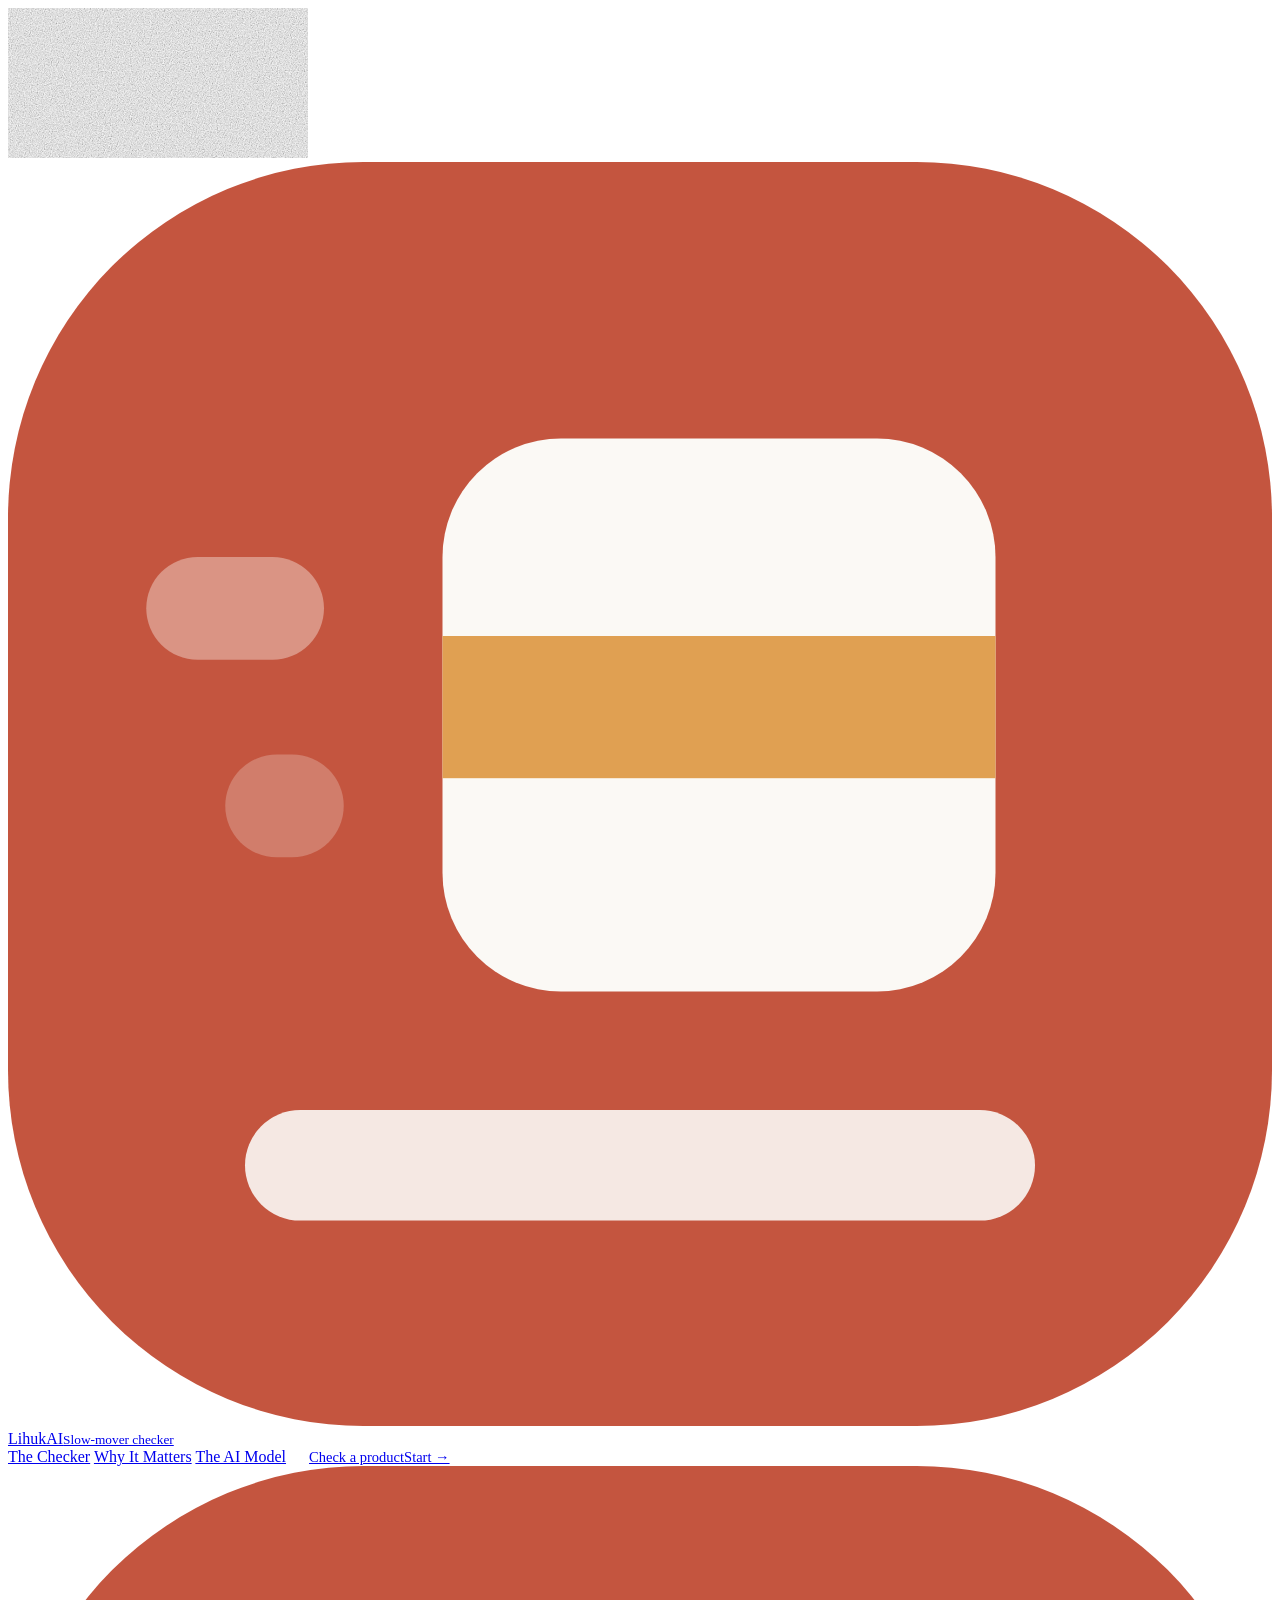
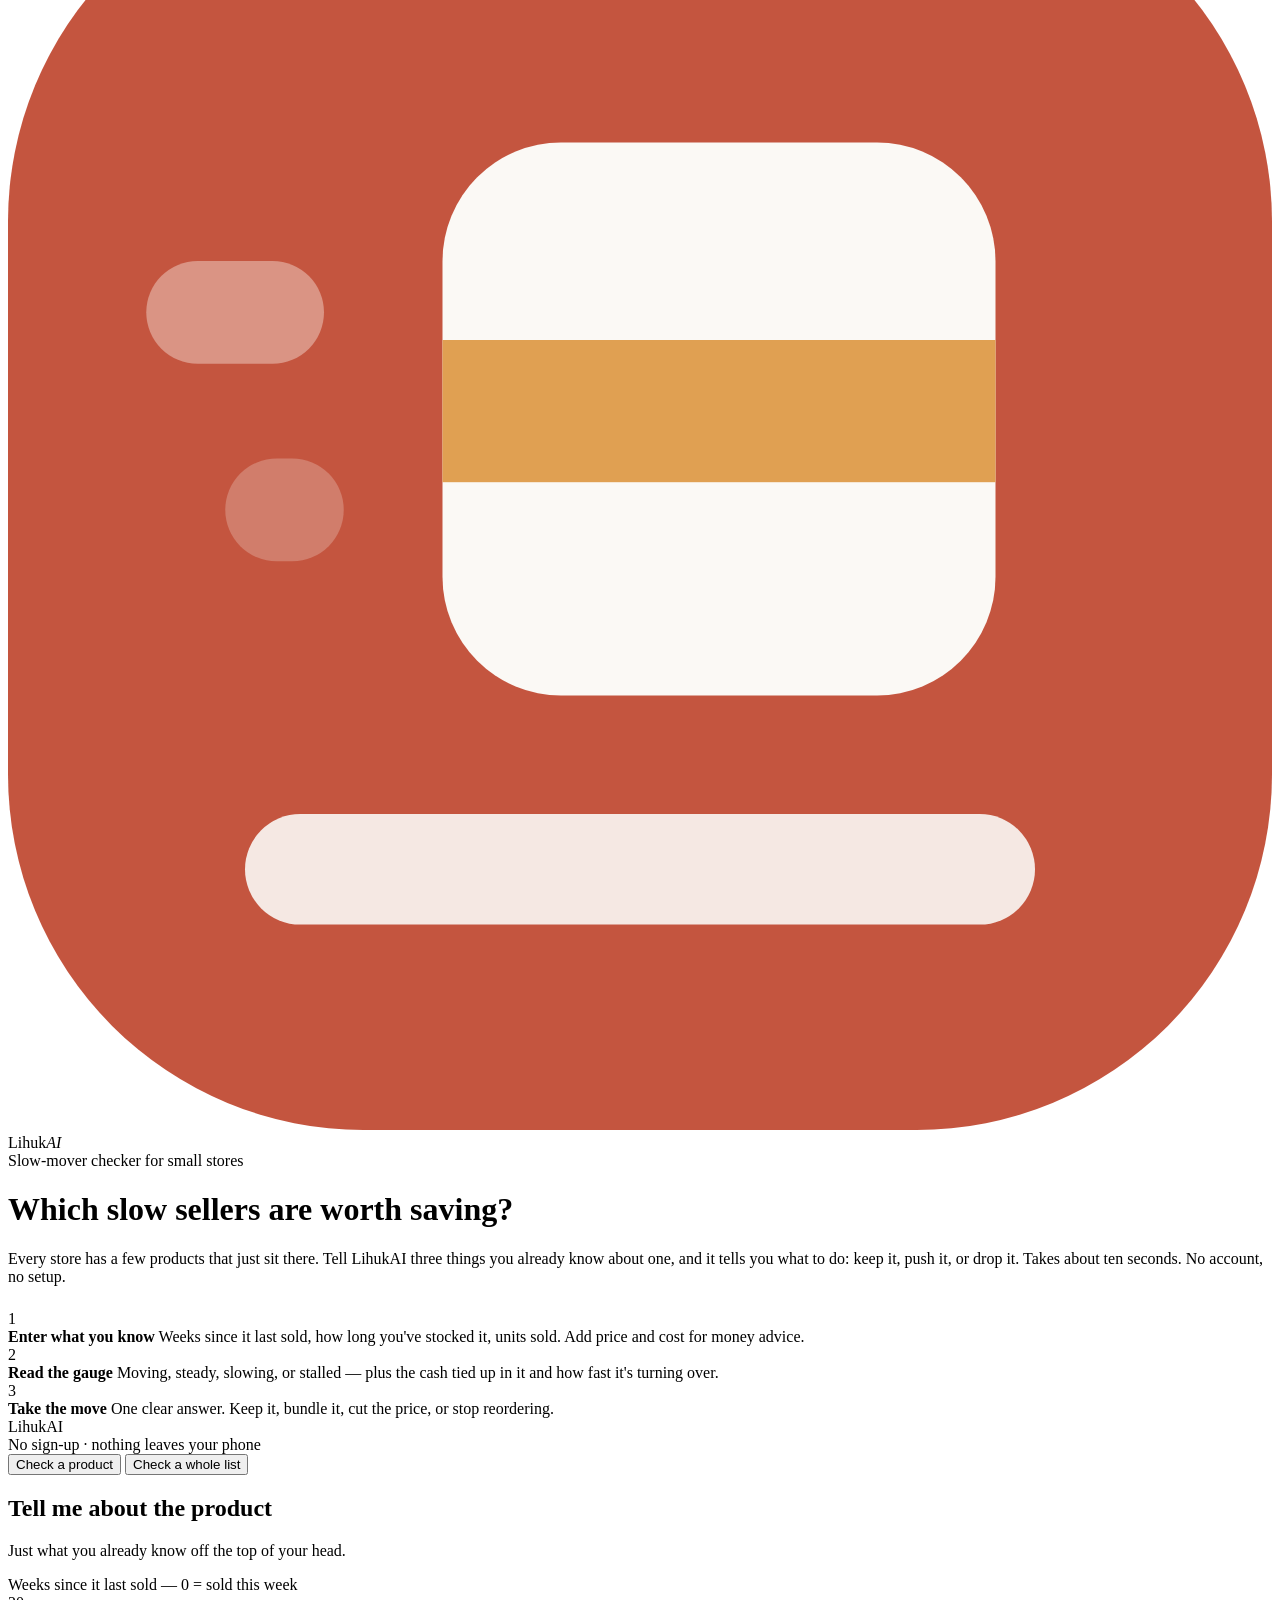
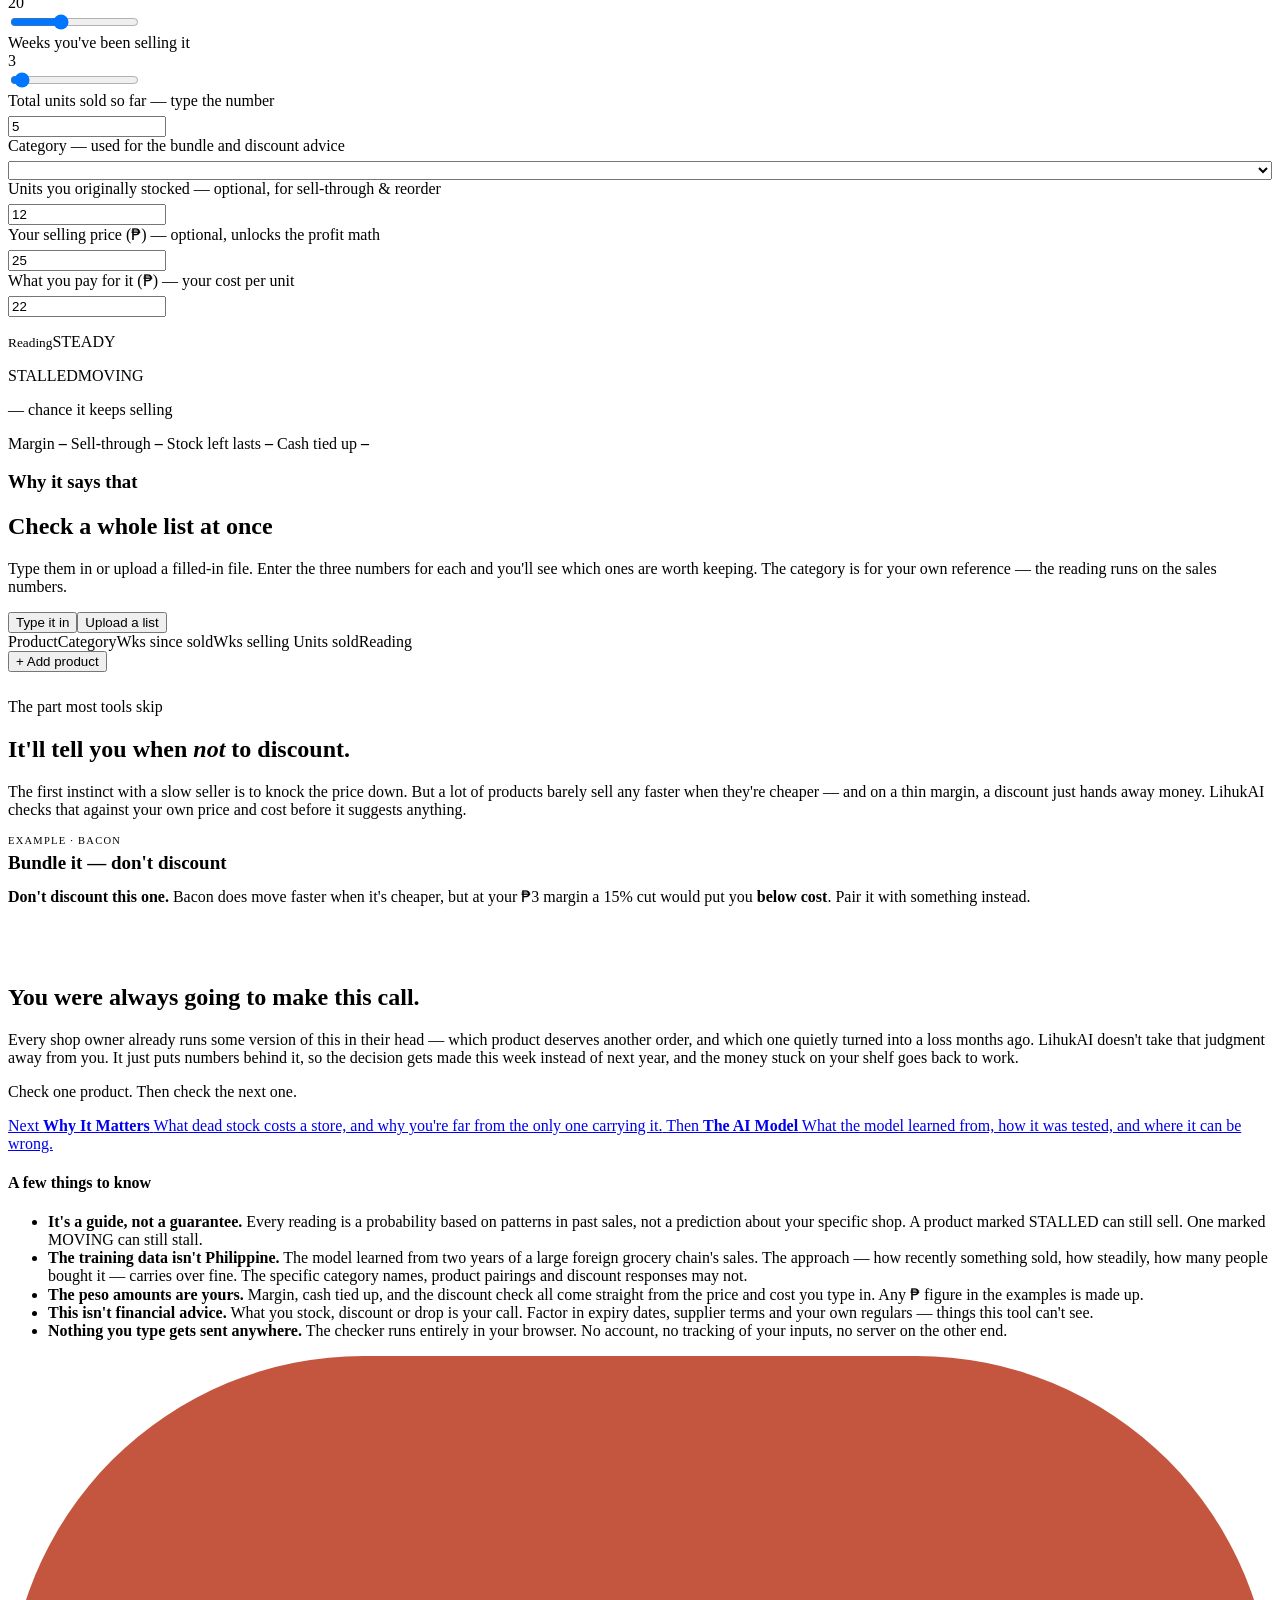
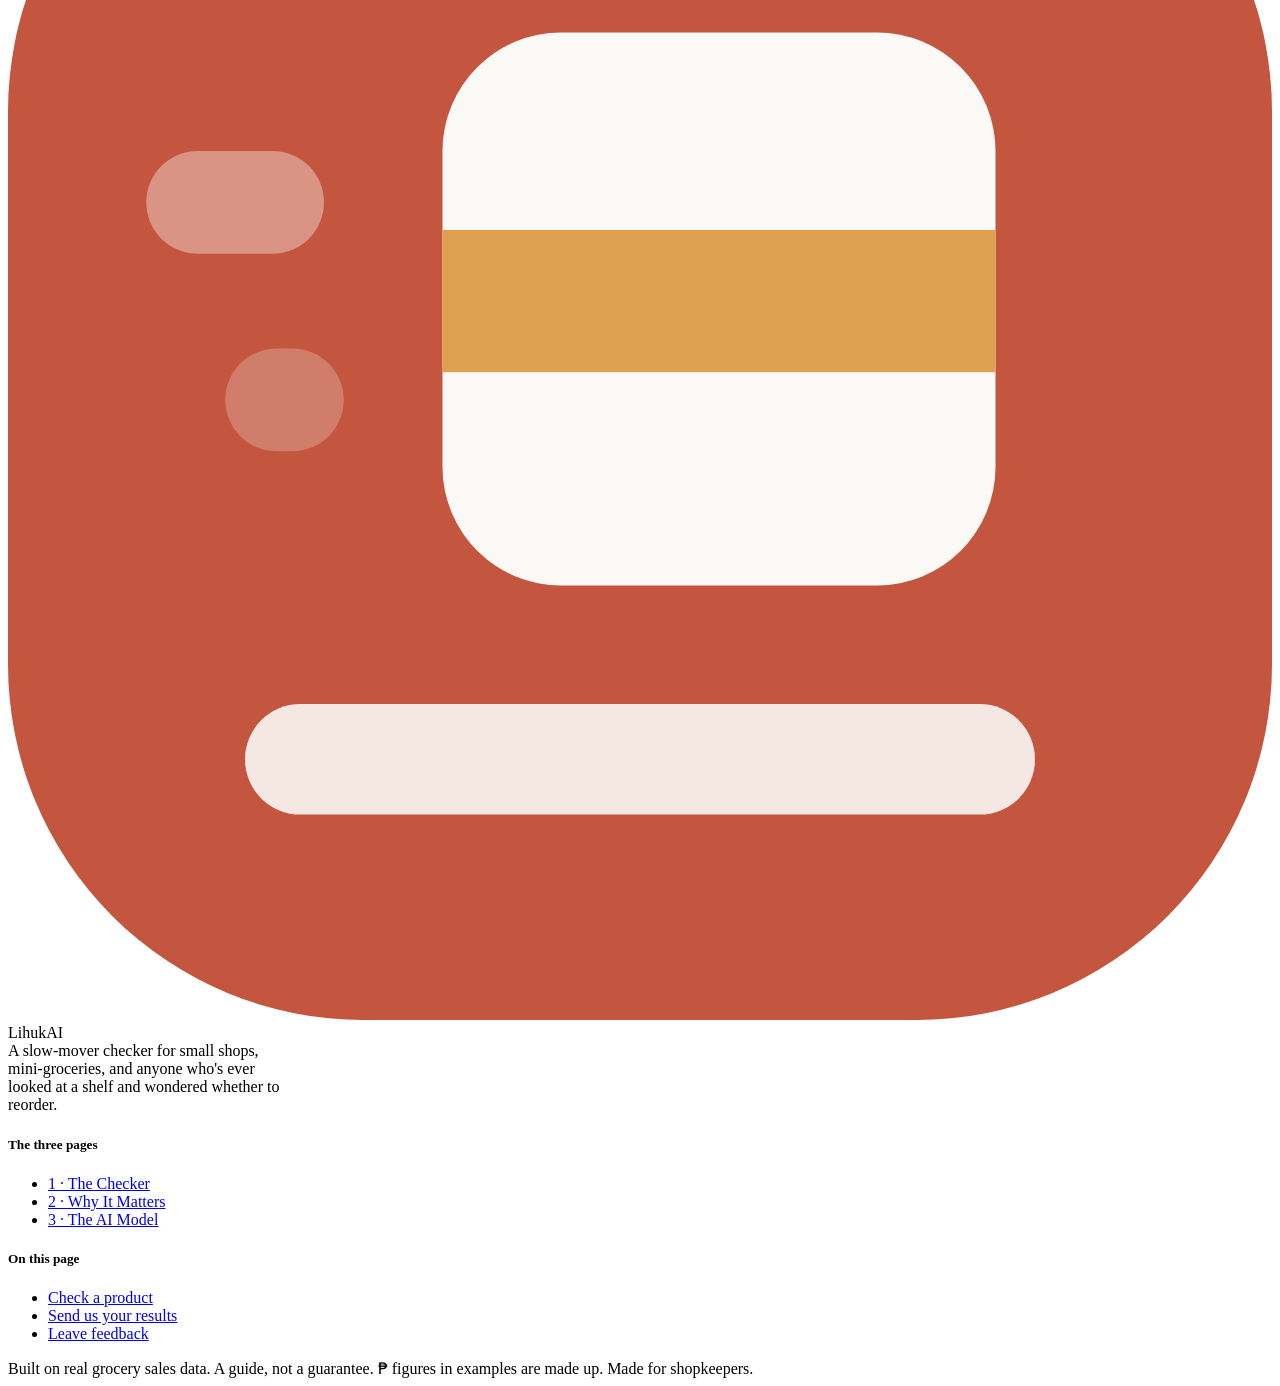
==== commit db02772f: "v3 of 3 pages" ====
--- a/index.html
+++ b/index.html
@@ -93,17 +93,13 @@
               <input type="number" id="cost" min="0" step="0.01" value="22" style="width:150px;margin-top:6px"></div>
           </div>
           <div class="card">
-            <div class="temp-wrap">
-              <svg width="66" height="196" viewBox="0 0 66 196" aria-hidden="true" style="flex:none">
-                <rect x="24" y="10" width="17" height="150" rx="8.5" fill="#F0EDE5" stroke="#DED6C8" stroke-width="1.5"/>
-                <rect id="merc" x="26.5" y="80" width="12" height="80" rx="6" fill="#7C9A6B"/>
-                <circle cx="32.5" cy="172" r="17" id="bulb" fill="#7C9A6B"/>
-                <text x="47" y="16" font-size="9" fill="#6F7C71" font-family="IBM Plex Mono, monospace">100</text>
-                <text x="47" y="90" font-size="9" fill="#6F7C71" font-family="IBM Plex Mono, monospace">50</text>
-                <text x="47" y="163" font-size="9" fill="#6F7C71" font-family="IBM Plex Mono, monospace">0</text>
-              </svg>
-              <div><p class="verdict" id="verdict"><small>Reading</small>STEADY</p>
-                <p class="pbig" id="pbig">— chance it keeps selling</p></div>
+            <div class="reading">
+              <p class="verdict" id="verdict"><small>Reading</small>STEADY</p>
+              <div class="gauge">
+                <div class="gbar"><i id="gpin" style="left:50%"></i></div>
+                <div class="gscale"><span>STALLED</span><span>MOVING</span></div>
+              </div>
+              <p class="pbig" id="pbig">— chance it keeps selling</p>
             </div>
             <div class="chips">
               <span class="chip" id="margin-chip">Margin <b id="margin">–</b></span>
@@ -150,7 +146,7 @@
         against your own price and cost before it suggests anything.</p>
     </div>
     <div class="demo">
-      <div class="fil" style="text-transform:uppercase;letter-spacing:.12em;font-size:10.5px">Example · bacon</div>
+      <div class="microlabel" style="text-transform:uppercase;letter-spacing:.12em;font-size:10.5px">Example · bacon</div>
       <div style="font-family:var(--f-head);font-weight:800;font-size:19px;margin:6px 0 13px">Bundle it — don't discount</div>
       <div class="warnbox"><b>Don't discount this one.</b> Bacon does move faster when it's cheaper, but at your ₱3 margin a 15% cut would put you <b>below cost</b>. Pair it with something instead.</div>
     </div>
@@ -200,7 +196,7 @@
   <div class="cols">
     <div>
       <div class="brand"><span class="mark" aria-hidden="true"><svg viewBox="0 0 32 32"><rect width="32" height="32" rx="9" fill="#C4553F"/><rect x="3.5" y="10" width="4.5" height="2.6" rx="1.3" fill="#FBF9F5" opacity=".38"/><rect x="5.5" y="15" width="3" height="2.6" rx="1.3" fill="#FBF9F5" opacity=".24"/><rect x="11" y="7" width="14" height="14" rx="3" fill="#FBF9F5"/><rect x="11" y="12" width="14" height="3.6" fill="#E0A052"/><rect x="6" y="24" width="20" height="2.8" rx="1.4" fill="#FBF9F5" opacity=".9"/></svg></span> <span>LihukAI</span></div>
-      <p style="margin:0;max-width:36ch">A slow-mover checker for sari-sari stores, mini-groceries, and anyone who's ever looked at a shelf and wondered whether to reorder.</p>
+      <p style="margin:0;max-width:36ch">A slow-mover checker for small shops, mini-groceries, and anyone who's ever looked at a shelf and wondered whether to reorder.</p>
     </div>
     <div><h5>The three pages</h5><ul>
       <li><a href="index.html">1 · The Checker</a></li>
